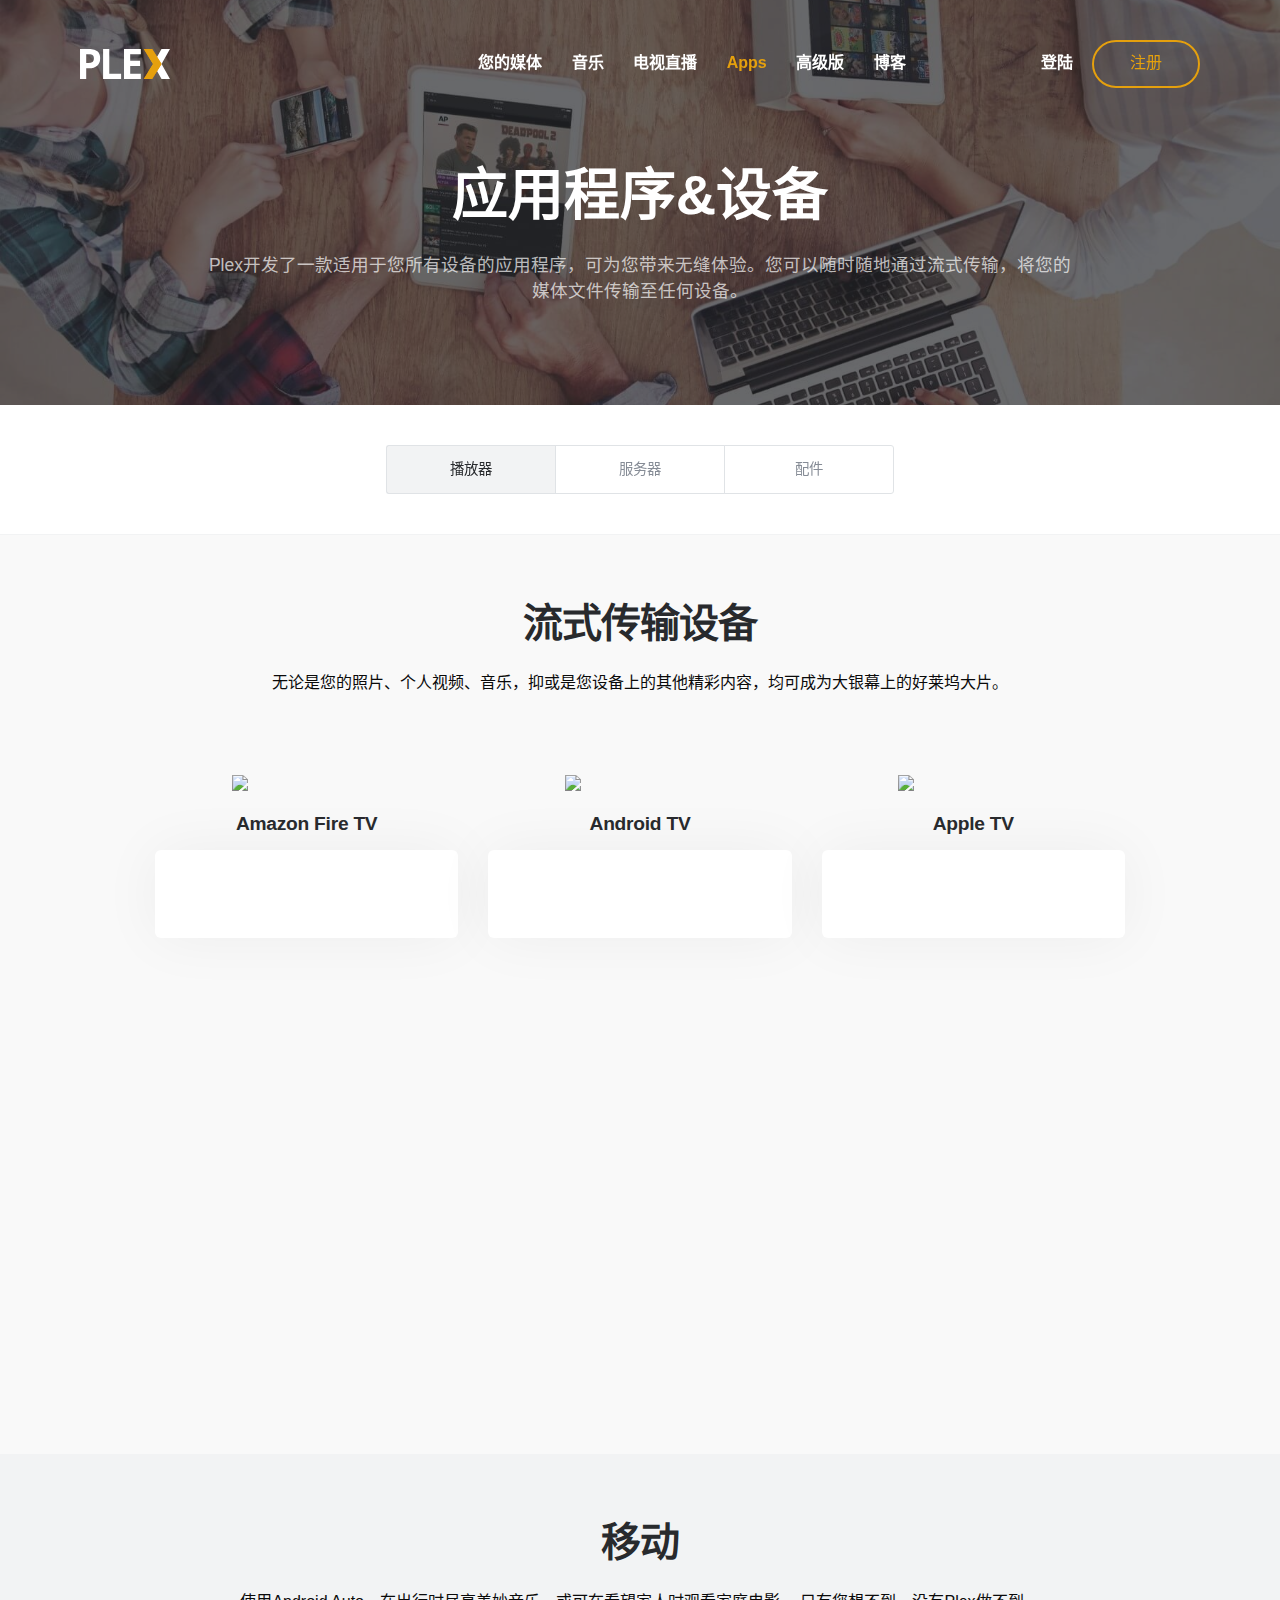
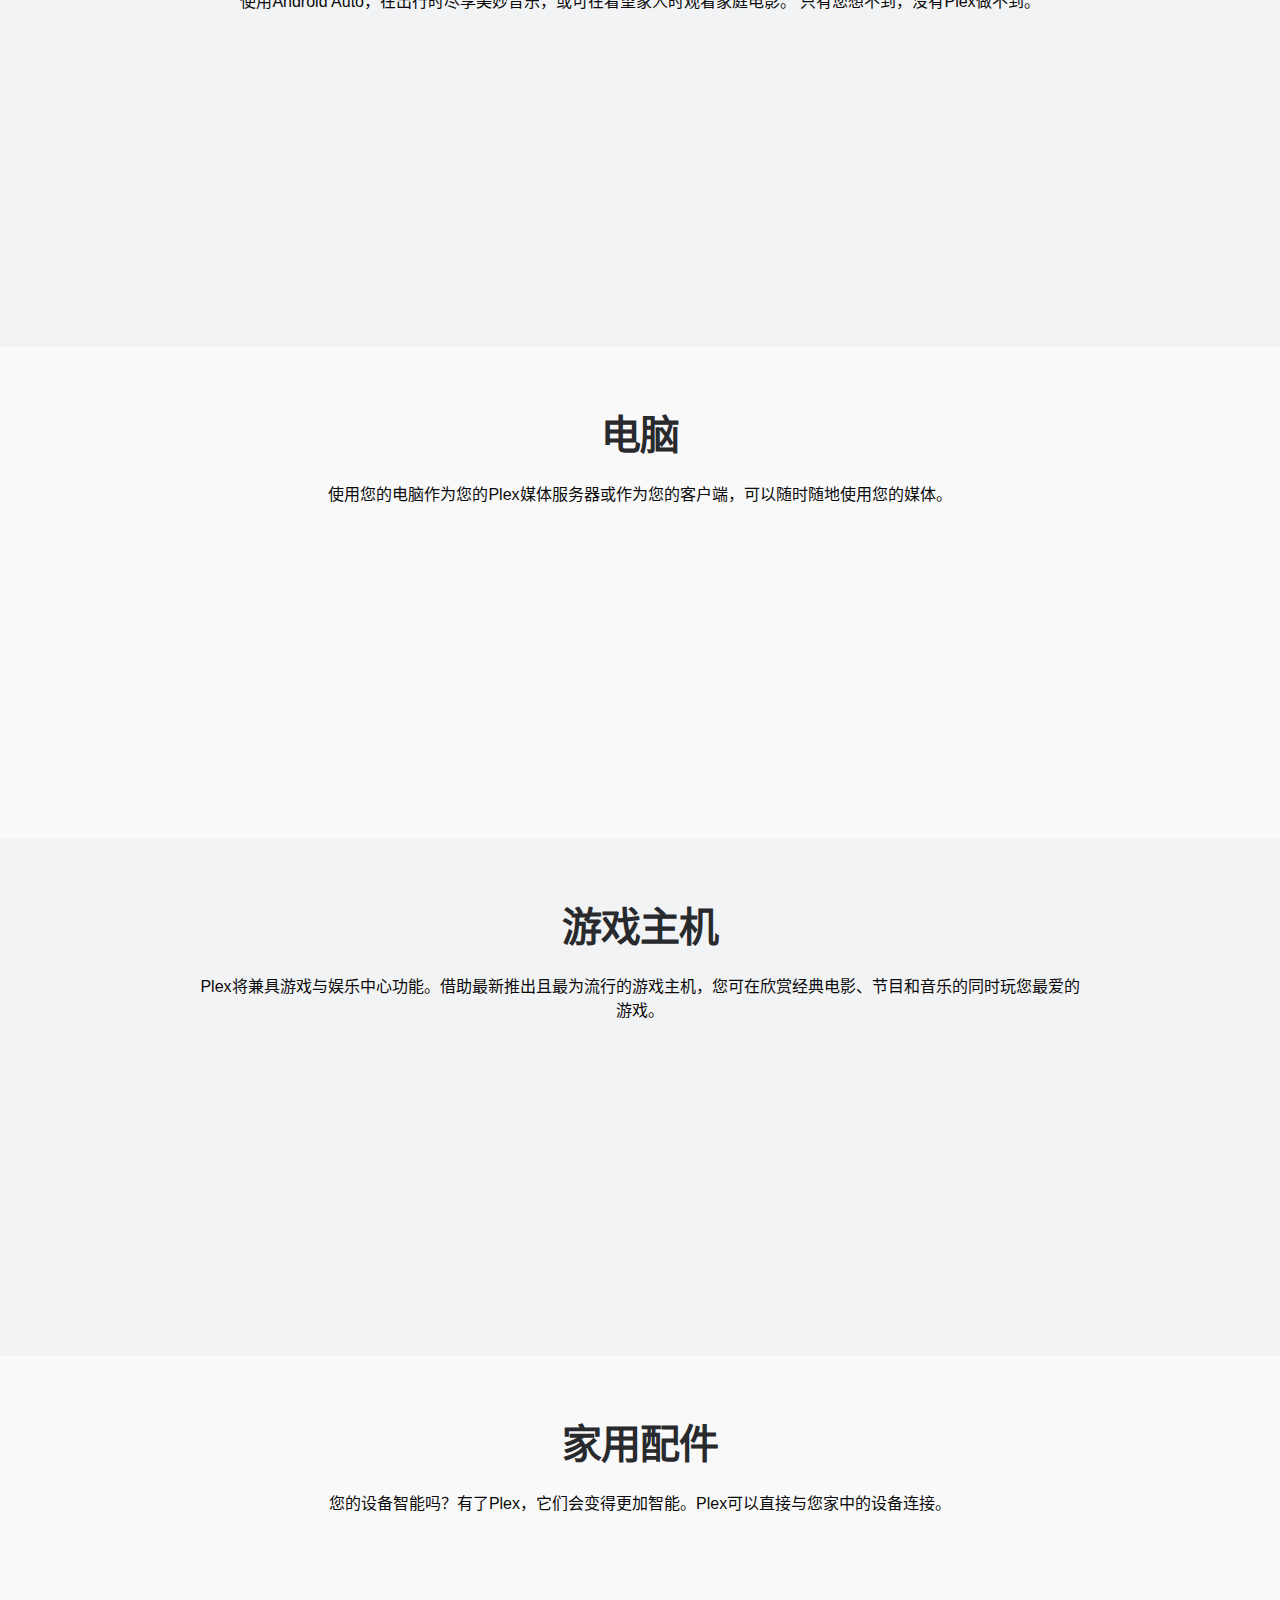
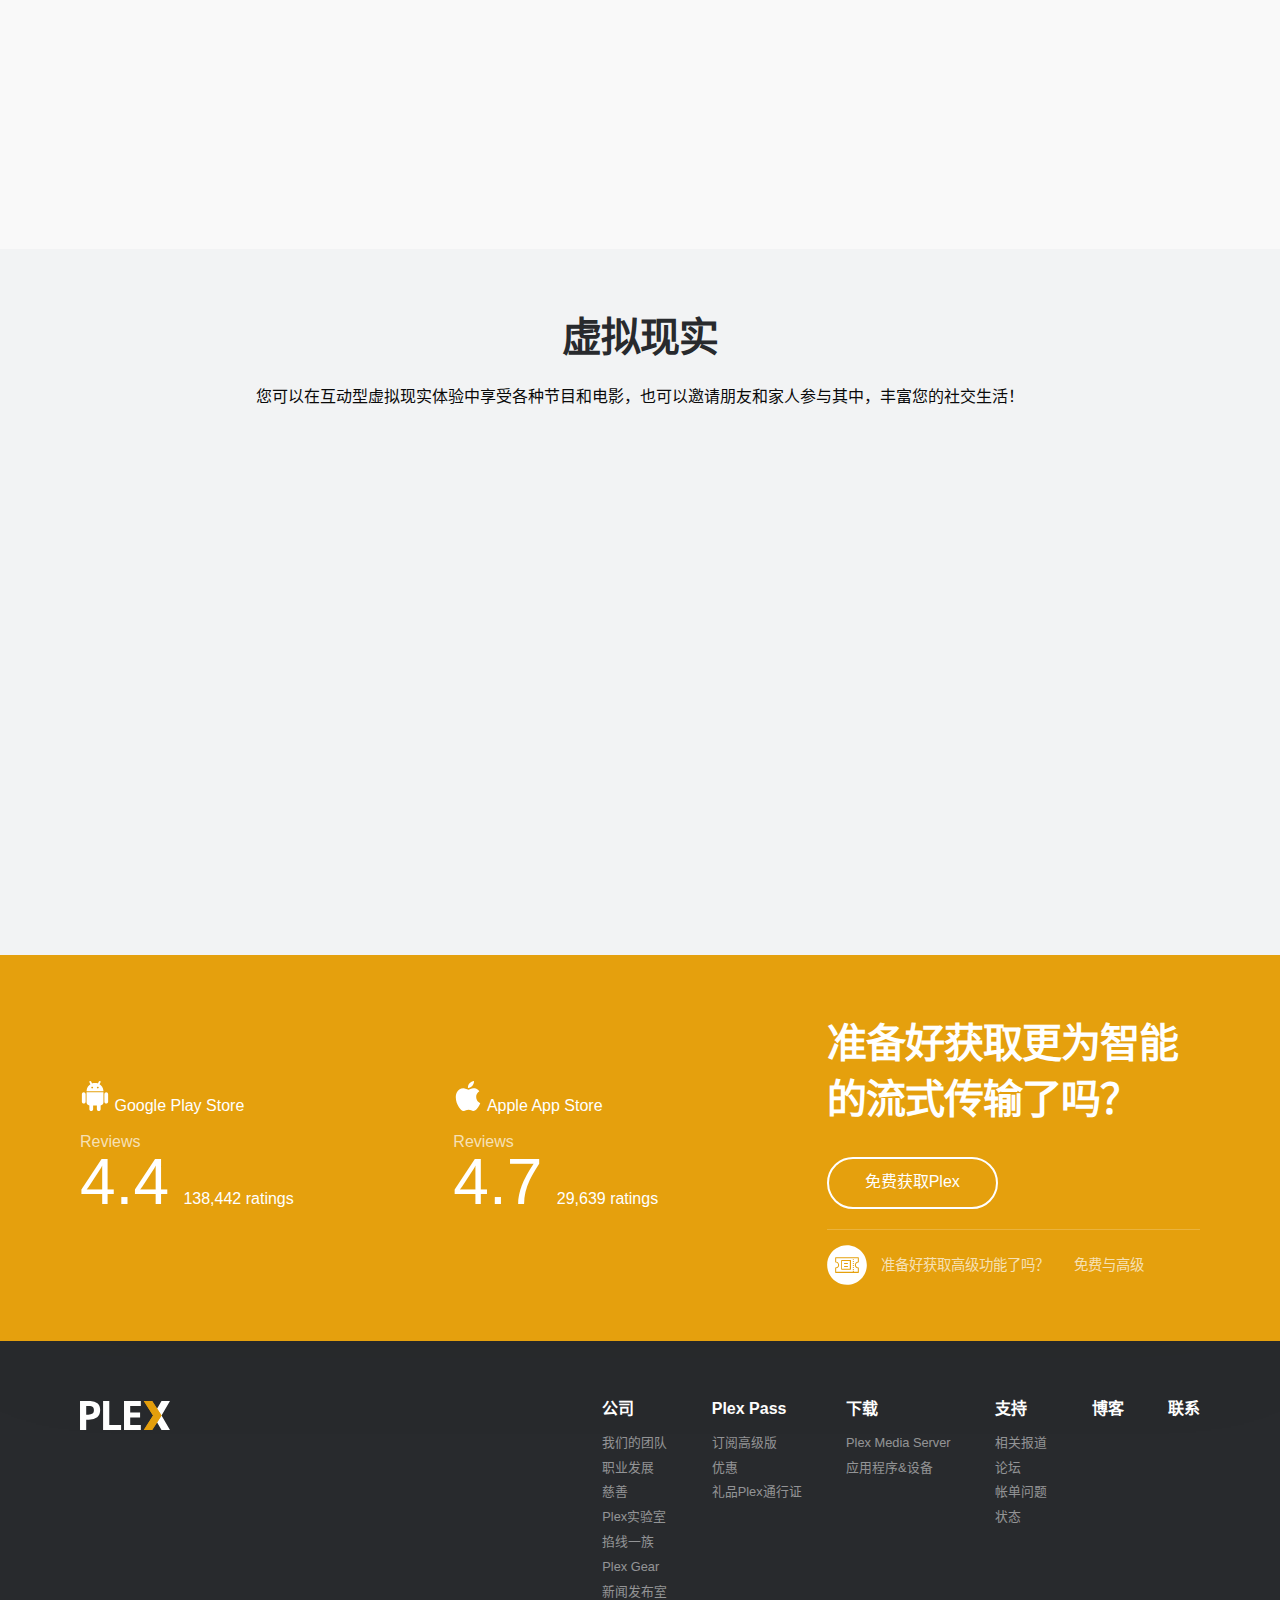
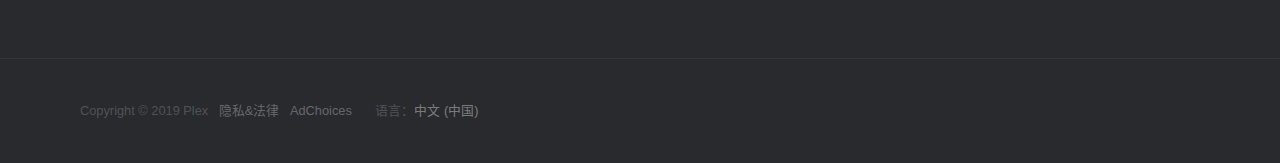
==== Apps.html @ 353b56b7 "Initial commit" ====
<!DOCTYPE html>
<!-- saved from url=(0036)https://www.plex.tv/zh/apps-devices/ -->
<html lang="zh-cn" prefix="og: http://ogp.me/ns#" class="js no-svg sizes customelements history pointerevents postmessage webgl websockets cssanimations csscolumns csscolumns-width csscolumns-span csscolumns-fill csscolumns-gap csscolumns-rule csscolumns-rulecolor csscolumns-rulestyle csscolumns-rulewidth csscolumns-breakbefore csscolumns-breakafter csscolumns-breakinside flexbox picture srcset webworkers chrome">
 <head>
  <meta http-equiv="Content-Type" content="text/html; charset=UTF-8" /> 
  <script type="text/javascript" async="" src="./files/js"></script>
  <script type="text/javascript" async="" src="./files/ec.js"></script>
  <script type="text/javascript" async="" src="./files/analytics.js"></script>
  <script type="text/javascript" async="" src="./files/conversion_async.js"></script>
  <meta http-equiv="X-UA-Compatible" content="IE=edge,chrome=1" />  
  <meta name="viewport" content="width=device-width, initial-scale=1" />  
  <link rel="stylesheet" href="./files/style.css" /> 
  <link rel="apple-touch-icon-precomposed" sizes="144x144" href="https://zhf1943ap1t4f26r11i05c7l-wpengine.netdna-ssl.com/wp-content/themes/plex/assets/img/favicons/apple-touch-icon-144x144.png" /> 
  <link rel="apple-touch-icon-precomposed" sizes="152x152" href="https://zhf1943ap1t4f26r11i05c7l-wpengine.netdna-ssl.com/wp-content/themes/plex/assets/img/favicons/apple-touch-icon-152x152.png" /> 
  <link rel="icon" type="image/png" href="https://zhf1943ap1t4f26r11i05c7l-wpengine.netdna-ssl.com/wp-content/themes/plex/assets/img/favicons/favicon-32x32.png" sizes="32x32" /> 
  <link rel="icon" type="image/png" href="https://zhf1943ap1t4f26r11i05c7l-wpengine.netdna-ssl.com/wp-content/themes/plex/assets/img/favicons/favicon-16x16.png" sizes="16x16" /> 
  <meta name="msapplication-TileImage" content="https://zhf1943ap1t4f26r11i05c7l-wpengine.netdna-ssl.com/wp-content/themes/plex/assets/img/favicons/mstile-144x144.png" /> 
  <title>Best Media Streaming Devices | Live streaming apps powered by Plex</title>  
  <style type="text/css">.txlive {display: none;}
</style> 
  <style type="text/css">
	.plexview-template {display: none; }
  </style> 
  <!-- This site is optimized with the Yoast SEO Premium plugin v9.4 - https://yoast.com/wordpress/plugins/seo/ --> 
  <meta name="description" content="Plex can enable the best streaming devices available to serve your content anywhere. Our live streaming app will give your media the Hollywood treatment." /> 
  <!-- / Yoast SEO Premium plugin. --> 
  <link rel="stylesheet" id="plex-app-css" href="./files/app.min.css" type="text/css" media="all" /> 
  <link rel="stylesheet" id="google-font-css" href="./files/css" type="text/css" media="all" /> 
  <link rel="stylesheet" id="transifex-font-css" href="./files/transifex-font.min.css" type="text/css" media="all" /> 
  <link rel="stylesheet" id="wp-block-library-css" href="./files/style.min.css" type="text/css" media="all" /> 
  <style type="text/css">.txlive-langselector { position:fixed;z-index:999999;min-width: 120px;line-height:32px;background-color:rgba( 0,0,0,0.75 );box-shadow: 0 0 4px rgba( 0,0,0,0.3 );color: #fff;font-size: 14px;font-family: inherit; }.txlive-langselector * { margin: 0;padding: 0;border: 0;font-size: 100%;font: inherit;vertical-align: baseline;border-radius: 0;-moz-border-radius:0;-webkit-border-radius:0;box-sizing:border-box;-moz-box-sizing:border-box;-webkit-border-radius:0;opacity:1; }.txlive-langselector.txlive-langselector-topleft { top:0;left:0;right:auto;bottom:auto;border-radius: 0 0 2px 0;-moz-border-radius: 0 0 2px 0;-webkit-border-radius: 0 0 2px 0; }.txlive-langselector.txlive-langselector-topright { top:0;left:auto;right:0;bottom:auto;border-radius: 0 2px 0 0;-moz-border-radius: 0 2px 0 0;-webkit-border-radius: 0 2px 0 0; }.txlive-langselector.txlive-langselector-bottomleft { top:auto;left:0;right:auto;bottom:0;border-radius: 0 2px 0 0;-moz-border-radius: 0 2px 0 0;-webkit-border-radius: 0 2px 0 0; }.txlive-langselector.txlive-langselector-bottomright { top:auto;left:auto;right:0;bottom:0;border-radius: 2px 0 0 0;-moz-border-radius: 2px 0 0 0;-webkit-border-radius: 2px 0 0 0; }.txlive-langselector .txlive-langselector-toggle { overflow: hidden;display: block;padding:2px 16px;width: 100%;height:36px;cursor:pointer;cursor:hand; }.txlive-langselector.txlive-langselector-topleft .txlive-langselector-toggle { overflow: hidden;display: block;border-top:2px solid #006f9f;padding:2px 16px;height:36px;line-height:32px;cursor:pointer;cursor:hand; }.txlive-langselector.txlive-langselector-topright .txlive-langselector-toggle { overflow: hidden;display: block;border-top:2px solid #006f9f;padding:2px 16px;height:36px;line-height:32px;cursor:pointer;cursor:hand; }.txlive-langselector.txlive-langselector-bottomleft .txlive-langselector-toggle { overflow: hidden;display: block;border-bottom:2px solid #006f9f;padding:2px 16px;height:36px;line-height:32px;cursor:pointer;cursor:hand; }.txlive-langselector.txlive-langselector-bottomright .txlive-langselector-toggle { overflow: hidden;display: block;border-bottom:2px solid #006f9f;padding:2px 16px;height:36px;line-height:32px;cursor:pointer;cursor:hand; }.txlive-langselector .txlive-langselector-current { float: left;padding: 0;max-width: 200px;overflow:hidden;white-space: nowrap;text-overflow:ellipsis; }.txlive-langselector .txlive-langselector-marker { float: right;display: block;position:relative;width:0;height:0;margin-left:8px;margin-top: 13px;border-right:4px dashed transparent;border-left:4px dashed transparent;}.txlive-langselector-topright .txlive-langselector-marker,.txlive-langselector-topleft .txlive-langselector-marker {border-top:4px solid #fff;}.txlive-langselector-bottomright .txlive-langselector-marker,.txlive-langselector-bottomleft .txlive-langselector-marker {border-bottom:4px solid #fff;}.txlive-langselector-list { position:absolute;width: 100%;margin:0;padding:10px 0;display:none;background-color:#eaf1f7;box-shadow: 0 0 4px rgba( 0,0,0,0.3 );color:#666;list-style-type:none; }.txlive-langselector-list.txlive-langselector-list-opened { display:block;max-height:315px;overflow:auto; }.txlive-langselector-list > li {padding:0 16px;width:100%;overflow:hidden;white-space: nowrap;text-overflow:ellipsis;}.txlive-langselector-list > li:hover {background-color:#b0b9c1;color:#fff;cursor:pointer;cursor:hand;}.txlive-langselector-topright > .txlive-langselector-list {top:40px;left:auto;right:0;bottom:auto;border-bottom: 1px solid #f4f7f9;}.txlive-langselector-topleft > .txlive-langselector-list {top:40px;left:0;right:auto;bottom:auto;border-bottom: 1px solid #f4f7f9;}.txlive-langselector-bottomright > .txlive-langselector-list {top:auto;left:auto;right:0;bottom:40px;border-top: 1px solid #f4f7f9;}.txlive-langselector-bottomleft > .txlive-langselector-list {top:auto;left:0;right:auto;bottom:40px;border-top: 1px solid #f4f7f9;}.txlive-langselector-topright > .txlive-langselector-list,.txlive-langselector-bottomright > .txlive-langselector-list {border-radius: 2px 0 0 2px;-moz-border-radius: 2px 0 0 2px;-webkit-border-radius: 2px 0 0 2px;}.txlive-langselector-topleft > .txlive-langselector-list,.txlive-langselector-bottomleft > .txlive-langselector-list {border-radius: 0 2px 2px 0;-moz-border-radius: 0 2px 2px 0;-webkit-border-radius: 0 2px 2px 0;}</style>
  <meta class="foundation-mq" />
 </head> 
 <body class="page-template page-template-template page-template-apps-devices page-template-templateapps-devices-php page page-id-47 floating-cta lang-zh">  
  <div class="container">  
   <div class="grid-x header align-middle"> 
    <div class="large-2 medium-12 cell logo"> 
     <a href="https://www.plex.tv/zh/"> <img src="./files/plex-logo.svg" /> </a> 
    </div> 
    <div class="large-10 cell menu-header align-middle" data-utm-section="menu-header"> 
     <div class="menu-header-container">
      <ul id="menu-header" class="menu wow fadeIn" style="visibility: visible; animation-name: fadeIn;">
       <li id="menu-item-10927" class="menu-item menu-item-type-post_type menu-item-object-page menu-item-10927 -hide nav-item-toggable"><a href="https://www.plex.tv/zh/your-media/">您的媒体</a></li> 
       <li id="menu-item-10928" class="menu-item menu-item-type-post_type menu-item-object-page menu-item-10928 -hide nav-item-toggable"><a href="https://www.plex.tv/zh/music/">音乐</a></li> 
       <li id="menu-item-10926" class="menu-item menu-item-type-post_type menu-item-object-page menu-item-10926 -hide nav-item-toggable"><a href="https://www.plex.tv/zh/tv/">电视直播</a></li> 
       <li id="menu-item-69" class="menu-item menu-item-type-post_type menu-item-object-page current-menu-item page_item page-item-47 current_page_item menu-item-69"><a href="https://www.plex.tv/zh/apps-devices/">Apps</a></li> 
       <li id="menu-item-11278" class="menu-item menu-item-type-post_type menu-item-object-page menu-item-11278 plex_pass-hide bundle_users-hide nav-item-toggable"><a href="https://www.plex.tv/zh/plex-pass/">高级版</a></li> 
       <li id="menu-item-10659" class="menu-item menu-item-type-post_type menu-item-object-page menu-item-10659"><a href="https://www.plex.tv/zh/blog/">博客</a></li> 
      </ul>
     </div> 
     <div class="header-dynamic text-right menu-user wow fadeIn" data-wow-delay="0.5s" style="visibility: visible; animation-delay: 0.5s; animation-name: fadeIn;"> 
      <div class="header-menu-dynamic"> 
       <div class="plexview-navbar-main-user-buttons dynamic-loading" style="display: block;"> 
        <ul class="menu"> 
         <li><a class="signin" href="https://www.plex.tv/zh/sign-in/?forward=https://www.plex.tv/zh/apps-devices/" data-utm="signin-main-menu">登陆</a></li> 
         <li><a class="signup button" href="https://www.plex.tv/zh/sign-up/?forward=web" data-utm="signup-main-menu">注册</a></li> 
        </ul> 
       </div>
       <div class="view-loading" style="display: none;" data-parent="navbar-main-user-buttons"></div> 
      </div> 
     </div> 
    </div> 
    <div class="grid-x fat-nav"> 
     <div class="large-12 cell fat-nav__wrapper"> 
      <div class="grid-x"> 
       <div class="large-12 cell logo"> 
        <a href="https://www.plex.tv/zh/"><img src="./files/plex-logo.svg" /></a> 
       </div> 
       <div class="large-12 cell mobile-menu" data-utm-section="mobile-menu"> 
        <div class="menu-mobile-container">
         <ul id="menu-mobile" class="menu">
          <li id="menu-item-10171" class="menu-item menu-item-type-post_type menu-item-object-page menu-item-has-children menu-item-10171 -hide nav-item-toggable"><a href="https://www.plex.tv/zh/your-media/">您的媒体</a> 
           <ul class="sub-menu"> 
            <li id="menu-item-10172" class="menu-item menu-item-type-post_type menu-item-object-page menu-item-10172 -hide nav-item-toggable"><a href="https://www.plex.tv/zh/your-media/movies-tv/">电影&amp;电视</a></li> 
            <li id="menu-item-10173" class="menu-item menu-item-type-post_type menu-item-object-page menu-item-10173 -hide nav-item-toggable"><a href="https://www.plex.tv/zh/your-media/music/">音乐</a></li> 
            <li id="menu-item-10174" class="menu-item menu-item-type-post_type menu-item-object-page menu-item-10174 -hide nav-item-toggable"><a href="https://www.plex.tv/zh/your-media/photos-videos/">照片&amp;视频</a></li> 
            <li id="menu-item-10175" class="menu-item menu-item-type-post_type menu-item-object-page menu-item-10175 -hide nav-item-toggable"><a href="https://www.plex.tv/zh/your-media/virtual-reality/">虚拟现实</a></li> 
           </ul> </li> 
          <li id="menu-item-10825" class="menu-item menu-item-type-post_type menu-item-object-page menu-item-10825 -hide nav-item-toggable"><a href="https://www.plex.tv/zh/music/">音乐</a></li> 
          <li id="menu-item-10167" class="menu-item menu-item-type-post_type menu-item-object-page menu-item-10167 -hide nav-item-toggable"><a href="https://www.plex.tv/zh/tv/">电视直播</a></li> 
          <li id="menu-item-10165" class="menu-item menu-item-type-post_type menu-item-object-page current-menu-item page_item page-item-47 current_page_item menu-item-10165 -hide nav-item-toggable"><a href="https://www.plex.tv/zh/apps-devices/">Apps</a></li> 
          <li id="menu-item-10930" class="menu-item menu-item-type-post_type menu-item-object-page menu-item-10930 -hide nav-item-toggable"><a href="https://www.plex.tv/zh/blog/">博客</a></li> 
         </ul>
        </div> 
       </div> 
       <div class="large-12 cell mobile-user" data-utm-section="mobile-user"> 
        <div class="plexview-menu-user" style="display: block;">
         <ul class="menu"> 
          <li><a class="signup button" data-utm="signup-mobile-menu" href="https://www.plex.tv/zh/sign-up/?forward=web">注册</a></li> 
          <li><a class="signin" data-utm="signin-mobile-menu" href="https://www.plex.tv/zh/sign-in/?forward=https://www.plex.tv/zh/apps-devices/">登陆</a></li> 
         </ul>
        </div> 
       </div> 
      </div> 
     </div> 
    </div> 
    <div class="plexview-navbar-main-user-content"></div> 
    <div class="grid-x grid-padding-x nav-pulldown-buckets container-standard align-bottom" data-utm-section="nav-bucket" style="display: none;"> 
     <div class="large-12 cell"> 
      <div class="grid-x grid-padding-x small-up-1 medium-up-1 large-up-3 align-stretch buckets-container"> 
       <div class="cell nav-bucket bucket dynamic-submenu-item-highlight wow fadein bucket-48  animated" data-bucket="48" data-group-display="buckets-container" style="visibility: visible;"> 
        <a href="https://www.plex.tv/zh/your-media/" data-utm="bucket-your-media"> 
         <div class="bucket-inner"> 
          <div class="bucket-content"> 
           <div class="plex-svg-holder icon-bucket-my-media"> 
            <!-- Generator: Adobe Illustrator 22.0.1, SVG Export Plug-In . SVG Version: 6.00 Build 0)  --> 
            <svg version="1.1" id="bucket-my-media" xmlns="http://www.w3.org/2000/svg" xmlns:xlink="http://www.w3.org/1999/xlink" x="0px" y="0px" viewbox="0 0 24 24" style="enable-background:new 0 0 24 24;" xml:space="preserve"> 
             <g id="Outline_Icons"> 
              <g> 
               <path d="M20.5,22H3c-1.7,0-3-1.3-3-3V2.5C0,2.2,0.2,2,0.5,2h7C7.8,2,8,2.2,8,2.5V4h12.5C20.8,4,21,4.2,21,4.5V6h2.5
			C23.8,6,24,6.2,24,6.5v12C24,20.4,22.4,22,20.5,22z M5.2,21h15.3c1.4,0,2.5-1.1,2.5-2.5V7H6v12C6,19.8,5.7,20.5,5.2,21z M1,3v16
			c0,1.1,0.9,2,2,2s2-0.9,2-2V6.5C5,6.2,5.2,6,5.5,6H20V5H7.5C7.2,5,7,4.8,7,4.5V3H1z"></path> 
               <path d="M11.5,18c-0.1,0-0.2,0-0.2-0.1c-0.2-0.1-0.3-0.3-0.3-0.4v-7c0-0.2,0.1-0.3,0.3-0.4c0.2-0.1,0.3-0.1,0.5,0l6,3.5
			c0.2,0.1,0.2,0.3,0.2,0.4s-0.1,0.3-0.2,0.4l-6,3.5C11.7,18,11.6,18,11.5,18z M12,11.4v5.3l4.5-2.6L12,11.4z"></path> 
              </g> 
             </g> 
            </svg> 
           </div> 
           <h3>您的媒体</h3> 
           <p class="flex-child-auto">无论您身在何处，均可编辑您个人收藏的电影，电视节目，音乐和照片并通过流式传输将其上传到您的所有设备上。</p> 
           <p>编辑 &amp;&nbsp;流式传输</p> 
          </div> 
         </div> </a> 
       </div> 
       <div class="cell nav-bucket bucket dynamic-submenu-item-highlight wow fadein bucket-10525  animated" data-bucket="10525" data-group-display="buckets-container" style="visibility: visible;"> 
        <a href="https://www.plex.tv/zh/music/" data-utm="bucket-music-&amp;-podcasts"> 
         <div class="bucket-inner"> 
          <div class="bucket-content"> 
           <div class="plex-svg-holder icon-bucket-streaming-music"> 
            <!-- Generator: Adobe Illustrator 22.1.0, SVG Export Plug-In . SVG Version: 6.00 Build 0)  --> 
            <svg version="1.1" id="bucket-streaming-music" xmlns="http://www.w3.org/2000/svg" xmlns:xlink="http://www.w3.org/1999/xlink" x="0px" y="0px" viewbox="0 0 24 24" style="enable-background:new 0 0 24 24;" xml:space="preserve"> 
             <g id="Outline_Icons_2_"> 
              <g> 
               <g> 
                <path d="M17.6,17.7c-0.3,0-0.5-0.2-0.5-0.5c0-2.8-2.3-5-5.1-5s-5.1,2.2-5.1,5c0,0.3-0.2,0.5-0.5,0.5s-0.5-0.2-0.5-0.5
				c0-3.3,2.7-6,6.1-6s6.1,2.7,6.1,6C18.1,17.5,17.8,17.7,17.6,17.7z"></path> 
                <path d="M6.4,23.6c-2.1,0-3.5-1.3-3.5-3.4s1.4-3.4,3.5-3.4c0.3,0,0.5,0.2,0.5,0.5v5.9C6.9,23.4,6.7,23.6,6.4,23.6z M5.9,17.8
				c-1.3,0.2-2,1.1-2,2.4c0,1.4,0.7,2.2,2,2.4V17.8z"></path> 
                <path d="M17.6,23.6c-0.3,0-0.5-0.2-0.5-0.5v-5.9c0-0.3,0.2-0.5,0.5-0.5c2.1,0,3.5,1.3,3.5,3.4C21.1,22.3,19.7,23.6,17.6,23.6z
				 M18.1,17.8v4.8c1.3-0.2,2-1.1,2-2.4C20.1,18.8,19.3,18,18.1,17.8z"></path> 
               </g> 
               <path d="M18.4,7.4c-0.1,0-0.3,0-0.4-0.1c-1.6-1.6-3.8-2.5-6-2.5l0,0c-2.3,0-4.4,0.9-6,2.5c-0.2,0.2-0.5,0.2-0.7,0s-0.2-0.5,0-0.7
			C7.1,4.8,9.4,3.8,12,3.8l0,0c2.6,0,4.9,1,6.8,2.7C19,6.7,19,7,18.8,7.2C18.7,7.4,18.5,7.4,18.4,7.4z"></path> 
               <path d="M21,5c-0.1,0-0.3,0-0.4-0.1c-4.7-4.6-12.4-4.6-17.2,0c-0.2,0.2-0.5,0.2-0.7,0s-0.2-0.5,0-0.7c5.1-5,13.5-5,18.6,0
			c0.2,0.2,0.2,0.5,0,0.7C21.2,5,21.1,5,21,5z"></path> 
               <path d="M8.2,9.8c-0.1,0-0.3,0-0.4-0.1C7.6,9.5,7.6,9.2,7.8,9c2.3-2.3,6.1-2.3,8.4,0c0.2,0.2,0.2,0.5,0,0.7s-0.5,0.2-0.7,0
			c-1.9-1.9-5-1.9-7,0C8.4,9.8,8.3,9.8,8.2,9.8z"></path> 
               <path d="M18.4,7.4c-0.1,0-0.3,0-0.4-0.1c-1.6-1.6-3.8-2.5-6-2.5l0,0c-2.3,0-4.4,0.9-6,2.5c-0.2,0.2-0.5,0.2-0.7,0s-0.2-0.5,0-0.7
			C7.1,4.8,9.5,3.8,12,3.8l0,0c2.5,0,4.9,1,6.8,2.7C19,6.7,19,7,18.8,7.2C18.7,7.4,18.5,7.4,18.4,7.4z"></path> 
               <path d="M8.2,9.8c-0.1,0-0.3,0-0.4-0.1C7.6,9.5,7.6,9.2,7.8,9c2.3-2.3,6.1-2.3,8.4,0c0.2,0.2,0.2,0.5,0,0.7s-0.5,0.2-0.7,0
			c-1.9-1.9-5-1.9-7,0C8.4,9.8,8.3,9.8,8.2,9.8z"></path> 
              </g> 
             </g> 
            </svg> 
           </div> 
           <h3>音乐 &amp; 播客</h3> 
           <p class="flex-child-auto">Over 60 million songs and podcasts, integrated beautifully with your own music collection, streamed to all your devices.</p> 
           <p> </p>
           <div class="plexview-shortcode-music-trials" style="display: block;">
             开始 30 天免费试用 
           </div> 
           <p></p> 
          </div> 
         </div> </a> 
       </div> 
       <div class="cell nav-bucket bucket dynamic-submenu-item-highlight wow fadein bucket-54  animated" data-bucket="54" data-group-display="buckets-container" style="visibility: visible;"> 
        <a href="https://www.plex.tv/zh/tv/" data-utm="bucket-live-tv-&amp;-more"> 
         <div class="bucket-inner"> 
          <div class="bucket-content"> 
           <div class="plex-svg-holder icon-bucket-live-tv"> 
            <!-- Generator: Adobe Illustrator 22.0.1, SVG Export Plug-In . SVG Version: 6.00 Build 0)  --> 
            <svg version="1.1" id="bucket-live-tv" xmlns="http://www.w3.org/2000/svg" xmlns:xlink="http://www.w3.org/1999/xlink" x="0px" y="0px" viewbox="0 0 24 24" style="enable-background:new 0 0 24 24;" xml:space="preserve"> 
             <g> 
              <path d="M22.5,6h-9.3l5.1-5.1c0.2-0.2,0.2-0.5,0-0.7s-0.5-0.2-0.7,0L12,5.8L6.4,0.1C6.2,0,5.8,0,5.6,0.1s-0.2,0.5,0,0.7L10.8,6H1.5
		C1.2,6,1,6.2,1,6.5v15C1,21.8,1.2,22,1.5,22H3v1.5C3,23.8,3.2,24,3.5,24S4,23.8,4,23.5V22h16v1.5c0,0.3,0.2,0.5,0.5,0.5
		s0.5-0.2,0.5-0.5V22h1.5c0.3,0,0.5-0.2,0.5-0.5v-15C23,6.2,22.8,6,22.5,6z M22,21H2V7h20V21z"></path> 
              <path d="M4,11.5v5C4,18.4,5.6,20,7.5,20h9c1.9,0,3.5-1.6,3.5-3.5v-5C20,9.6,18.4,8,16.5,8h-9C5.6,8,4,9.6,4,11.5z M19,11.5v5
		c0,1.4-1.1,2.5-2.5,2.5h-9C6.1,19,5,17.9,5,16.5v-5C5,10.1,6.1,9,7.5,9h9C17.9,9,19,10.1,19,11.5z"></path> 
              <path d="M6.5,13c0,0.3,0.2,0.5,0.5,0.5s0.5-0.2,0.5-0.5c0-0.8,0.7-1.5,1.5-1.5c0.3,0,0.5-0.2,0.5-0.5S9.3,10.5,9,10.5
		C7.6,10.5,6.5,11.6,6.5,13z"></path> 
             </g> 
            </svg> 
           </div> 
           <h3>更多直播电视节目 &amp; </h3> 
           <p class="flex-child-auto">Easily cut the cord! Get FREE over-the-air live and recorded TV, as well as Web Shows and Plex News, streamed to all your devices.</p> 
           <p>观看电视直播&amp; 数字视频录像机</p> 
          </div> 
         </div> </a> 
       </div> 
      </div> 
     </div> 
    </div> 
   </div> 
   <section class="grid-x hero align-middle no-pad plex-responsive-bg-image  " style="background-repeat: no-repeat; background-position: center center; background-size: cover; width: 100%; background-image: url(&quot;https://zhf1943ap1t4f26r11i05c7l-wpengine.netdna-ssl.com/wp-content/uploads/2018/05/hero-apps-and-devices-1800x1013.jpg&quot;);"> 
    <img src="./files/hero-apps-and-devices-1800x1013.jpg" srcset="https://zhf1943ap1t4f26r11i05c7l-wpengine.netdna-ssl.com/wp-content/uploads/2018/05/hero-apps-and-devices-1800x1013.jpg 1800w, https://zhf1943ap1t4f26r11i05c7l-wpengine.netdna-ssl.com/wp-content/uploads/2018/05/hero-apps-and-devices-300x169.jpg 300w, https://zhf1943ap1t4f26r11i05c7l-wpengine.netdna-ssl.com/wp-content/uploads/2018/05/hero-apps-and-devices-768x432.jpg 768w, https://zhf1943ap1t4f26r11i05c7l-wpengine.netdna-ssl.com/wp-content/uploads/2018/05/hero-apps-and-devices-1024x576.jpg 1024w, https://zhf1943ap1t4f26r11i05c7l-wpengine.netdna-ssl.com/wp-content/uploads/2018/05/hero-apps-and-devices-1440x810.jpg 1440w, https://zhf1943ap1t4f26r11i05c7l-wpengine.netdna-ssl.com/wp-content/uploads/2018/05/hero-apps-and-devices-800x450.jpg 800w, https://zhf1943ap1t4f26r11i05c7l-wpengine.netdna-ssl.com/wp-content/uploads/2018/05/hero-apps-and-devices-640x360.jpg 640w, https://zhf1943ap1t4f26r11i05c7l-wpengine.netdna-ssl.com/wp-content/uploads/2018/05/hero-apps-and-devices-400x225.jpg 400w, https://zhf1943ap1t4f26r11i05c7l-wpengine.netdna-ssl.com/wp-content/uploads/2018/05/hero-apps-and-devices-150x84.jpg 150w" sizes="(max-width: 1800px) 100vw, 1800px" /> 
    <div class="large-12 cell  wow fadeIn" data-wow-delay="0.5s" style="visibility: visible; animation-delay: 0.5s; animation-name: fadeIn;"> 
     <div class="hero-text"> 
      <h1>应用程序&amp;设备</h1> 
      <p>Plex开发了一款适用于您所有设备的应用程序，可为您带来无缝体验。您可以随时随地通过流式传输，将您的媒体文件传输至任何设备。</p> 
     </div> 
    </div> 
   </section> 
   <section class="grid-x text-center no-pad sticky-nav sticky-container" id="my-media-sticky-nav" data-sticky-container="" style="height: 90px;"> 
    <div class="large-12 cell sticky is-at-top is-stuck" data-sticky="" data-top-anchor="my-media-sticky-nav" data-margin-top="0" data-sticky-on="small" data-resize="4fq0jk-sticky" data-mutate="4fq0jk-sticky" data-i="nvybuv-i" data-events="resize" style="max-width: 1583px; margin-top: 0em; bottom: auto; top: 0px;"> 
     <ul class="tabs tabs-app-devices" data-tabs="" data-smooth-scroll="" id="app-devices-tabs" data-deep-link="true" role="tablist" data-i="ucvb54-i"> 
      <li class="tabs-title is-active" role="presentation"> <a href="https://www.plex.tv/zh/apps-devices/#players" data-smooth-scroll="#players" role="tab" aria-controls="players" aria-selected="true" id="players-label" tabindex="0">播放器</a> </li> 
      <li class="tabs-title" role="presentation"> <a href="https://www.plex.tv/zh/apps-devices/#servers" data-smooth-scroll="#servers" role="tab" aria-controls="servers" aria-selected="false" id="servers-label" tabindex="-1">服务器</a> </li> 
      <li class="tabs-title" role="presentation"> <a href="https://www.plex.tv/zh/apps-devices/#accessories" data-smooth-scroll="#accessories" role="tab" aria-controls="accessories" aria-selected="false" id="accessories-label" tabindex="-1">配件</a></li> 
     </ul> 
    </div> 
   </section> 
   <div class="tabs-content tabs-content-downloads" data-tabs-content="app-devices-tabs"> 
    <div class="tabs-panel " id="servers" role="tabpanel" aria-labelledby="servers-label" aria-hidden="true"> 
     <section id="servers-computers" data-smooth-scroll="" data-magellan-target="servers-computers" class="grid-x gray container-standard text-center grid-block computers_servers"> 
      <div class="large-12 cell apps-devices-text"> 
       <h2>电脑</h2> 
       <p>使用您的电脑作为您的Plex媒体服务器或作为您的客户端，可以随时随地使用您的媒体。</p> 
      </div> 
      <div class="large-12 cell apps-devices-grid"> 
       <div class="grid-x grid-padding-x small-up-1 medium-up-2 large-up-3 devices-grid cards align-center"> 
        <div class="cell wow zoomIn animated" data-wow-delay="0.05s" style="visibility: visible; animation-delay: 0.05s; animation-name: zoomIn;"> 
         <div class="card"> 
          <a href="https://www.plex.tv/zh/apps-devices/#modal-devices-plex-media-server"> 
           <div class="card-content"> 
            <img src="./files/pms-icon-640x640.png" srcset="https://zhf1943ap1t4f26r11i05c7l-wpengine.netdna-ssl.com/wp-content/uploads/2018/02/pms-icon-640x640.png 640w, https://zhf1943ap1t4f26r11i05c7l-wpengine.netdna-ssl.com/wp-content/uploads/2018/02/pms-icon-150x150.png 150w, https://zhf1943ap1t4f26r11i05c7l-wpengine.netdna-ssl.com/wp-content/uploads/2018/02/pms-icon-300x300.png 300w, https://zhf1943ap1t4f26r11i05c7l-wpengine.netdna-ssl.com/wp-content/uploads/2018/02/pms-icon-768x768.png 768w, https://zhf1943ap1t4f26r11i05c7l-wpengine.netdna-ssl.com/wp-content/uploads/2018/02/pms-icon-800x800.png 800w, https://zhf1943ap1t4f26r11i05c7l-wpengine.netdna-ssl.com/wp-content/uploads/2018/02/pms-icon-400x400.png 400w, https://zhf1943ap1t4f26r11i05c7l-wpengine.netdna-ssl.com/wp-content/uploads/2018/02/pms-icon.png 900w" sizes="(max-width: 640px) 100vw, 640px" /> 
            <h4>Plex Media Server</h4> 
            <i class="icomoon icon-plus"></i> 
           </div> </a> 
         </div> 
        </div> 
       </div> 
      </div> 
     </section> 
     <section id="servers-gaming-consoles" data-smooth-scroll="" data-magellan-target="servers-gaming-consoles" class="grid-x gray-alt container-standard text-center grid-block gaming-consoles_servers"> 
      <div class="large-12 cell apps-devices-text"> 
       <h2>游戏主机</h2> 
       <p>Plex将兼具游戏与娱乐中心功能。借助最新推出且最为流行的游戏主机，您可在欣赏经典电影、节目和音乐的同时玩您最爱的游戏。</p> 
      </div> 
      <div class="large-12 cell apps-devices-grid"> 
       <div class="grid-x grid-padding-x small-up-1 medium-up-2 large-up-3 devices-grid cards align-center"> 
        <div class="cell wow zoomIn animated" data-wow-delay="0.05s" style="visibility: visible; animation-delay: 0.05s; animation-name: zoomIn;"> 
         <div class="card"> 
          <a href="https://www.plex.tv/zh/apps-devices/#modal-devices-nvidia-shield"> 
           <div class="card-content"> 
            <img src="./files/nvidia-shield-640x640.png" srcset="https://zhf1943ap1t4f26r11i05c7l-wpengine.netdna-ssl.com/wp-content/uploads/2018/02/nvidia-shield-640x640.png 640w, https://zhf1943ap1t4f26r11i05c7l-wpengine.netdna-ssl.com/wp-content/uploads/2018/02/nvidia-shield-150x150.png 150w, https://zhf1943ap1t4f26r11i05c7l-wpengine.netdna-ssl.com/wp-content/uploads/2018/02/nvidia-shield-300x300.png 300w, https://zhf1943ap1t4f26r11i05c7l-wpengine.netdna-ssl.com/wp-content/uploads/2018/02/nvidia-shield-768x768.png 768w, https://zhf1943ap1t4f26r11i05c7l-wpengine.netdna-ssl.com/wp-content/uploads/2018/02/nvidia-shield-800x800.png 800w, https://zhf1943ap1t4f26r11i05c7l-wpengine.netdna-ssl.com/wp-content/uploads/2018/02/nvidia-shield-400x400.png 400w, https://zhf1943ap1t4f26r11i05c7l-wpengine.netdna-ssl.com/wp-content/uploads/2018/02/nvidia-shield.png 900w" sizes="(max-width: 640px) 100vw, 640px" /> 
            <h4>NVIDIA SHIELD</h4> 
            <i class="icomoon icon-plus"></i> 
           </div> </a> 
         </div> 
        </div> 
       </div> 
      </div> 
     </section> 
     <section id="servers-network-attached-storage-nas" data-smooth-scroll="" data-magellan-target="servers-network-attached-storage-nas" class="grid-x gray container-standard text-center grid-block nas"> 
      <div class="large-12 cell apps-devices-text"> 
       <h2>网络连接存储器（NAS）</h2> 
       <p>有了NAS为您提供的存储空间，您就可在任何地点使用Plex传输您的全部媒体收藏！</p> 
      </div> 
      <div class="large-12 cell apps-devices-grid"> 
       <div class="grid-x grid-padding-x small-up-1 medium-up-2 large-up-3 devices-grid cards align-center"> 
        <div class="cell wow zoomIn animated" data-wow-delay="0.05s" style="visibility: visible; animation-delay: 0.05s; animation-name: zoomIn;"> 
         <div class="card"> 
          <a href="https://www.plex.tv/zh/apps-devices/#modal-devices-netgear-readynas-intel-arm"> 
           <div class="card-content"> 
            <img src="./files/netgear-640x640.png" srcset="https://zhf1943ap1t4f26r11i05c7l-wpengine.netdna-ssl.com/wp-content/uploads/2018/02/netgear-640x640.png 640w, https://zhf1943ap1t4f26r11i05c7l-wpengine.netdna-ssl.com/wp-content/uploads/2018/02/netgear-150x150.png 150w, https://zhf1943ap1t4f26r11i05c7l-wpengine.netdna-ssl.com/wp-content/uploads/2018/02/netgear-300x300.png 300w, https://zhf1943ap1t4f26r11i05c7l-wpengine.netdna-ssl.com/wp-content/uploads/2018/02/netgear-768x768.png 768w, https://zhf1943ap1t4f26r11i05c7l-wpengine.netdna-ssl.com/wp-content/uploads/2018/02/netgear-1024x1024.png 1024w, https://zhf1943ap1t4f26r11i05c7l-wpengine.netdna-ssl.com/wp-content/uploads/2018/02/netgear-1440x1440.png 1440w, https://zhf1943ap1t4f26r11i05c7l-wpengine.netdna-ssl.com/wp-content/uploads/2018/02/netgear-800x800.png 800w, https://zhf1943ap1t4f26r11i05c7l-wpengine.netdna-ssl.com/wp-content/uploads/2018/02/netgear-400x400.png 400w" sizes="(max-width: 640px) 100vw, 640px" /> 
            <h4>NETGEAR ReadyNAS</h4> 
            <i class="icomoon icon-plus"></i> 
           </div> </a> 
         </div> 
        </div> 
        <div class="cell wow zoomIn animated" data-wow-delay="0.1s" style="visibility: visible; animation-delay: 0.1s; animation-name: zoomIn;"> 
         <div class="card"> 
          <a href="https://www.plex.tv/zh/apps-devices/#modal-devices-wester-digital-mycloud"> 
           <div class="card-content"> 
            <img src="./files/wd-mycloud-640x640.png" srcset="https://zhf1943ap1t4f26r11i05c7l-wpengine.netdna-ssl.com/wp-content/uploads/2018/02/wd-mycloud-640x640.png 640w, https://zhf1943ap1t4f26r11i05c7l-wpengine.netdna-ssl.com/wp-content/uploads/2018/02/wd-mycloud-150x150.png 150w, https://zhf1943ap1t4f26r11i05c7l-wpengine.netdna-ssl.com/wp-content/uploads/2018/02/wd-mycloud-300x300.png 300w, https://zhf1943ap1t4f26r11i05c7l-wpengine.netdna-ssl.com/wp-content/uploads/2018/02/wd-mycloud-768x768.png 768w, https://zhf1943ap1t4f26r11i05c7l-wpengine.netdna-ssl.com/wp-content/uploads/2018/02/wd-mycloud-1024x1024.png 1024w, https://zhf1943ap1t4f26r11i05c7l-wpengine.netdna-ssl.com/wp-content/uploads/2018/02/wd-mycloud-1440x1440.png 1440w, https://zhf1943ap1t4f26r11i05c7l-wpengine.netdna-ssl.com/wp-content/uploads/2018/02/wd-mycloud-800x800.png 800w, https://zhf1943ap1t4f26r11i05c7l-wpengine.netdna-ssl.com/wp-content/uploads/2018/02/wd-mycloud-400x400.png 400w" sizes="(max-width: 640px) 100vw, 640px" /> 
            <h4>WD My Cloud &amp; My Passport</h4> 
            <i class="icomoon icon-plus"></i> 
           </div> </a> 
         </div> 
        </div> 
        <div class="cell wow zoomIn animated" data-wow-delay="0.15s" style="visibility: visible; animation-delay: 0.15s; animation-name: zoomIn;"> 
         <div class="card"> 
          <a href="https://www.plex.tv/zh/apps-devices/#modal-devices-qnap-intel-arm"> 
           <div class="card-content"> 
            <img src="./files/qnap-intel-640x640.png" srcset="https://zhf1943ap1t4f26r11i05c7l-wpengine.netdna-ssl.com/wp-content/uploads/2018/02/qnap-intel-640x640.png 640w, https://zhf1943ap1t4f26r11i05c7l-wpengine.netdna-ssl.com/wp-content/uploads/2018/02/qnap-intel-150x150.png 150w, https://zhf1943ap1t4f26r11i05c7l-wpengine.netdna-ssl.com/wp-content/uploads/2018/02/qnap-intel-300x300.png 300w, https://zhf1943ap1t4f26r11i05c7l-wpengine.netdna-ssl.com/wp-content/uploads/2018/02/qnap-intel-768x768.png 768w, https://zhf1943ap1t4f26r11i05c7l-wpengine.netdna-ssl.com/wp-content/uploads/2018/02/qnap-intel-1024x1024.png 1024w, https://zhf1943ap1t4f26r11i05c7l-wpengine.netdna-ssl.com/wp-content/uploads/2018/02/qnap-intel-1440x1440.png 1440w, https://zhf1943ap1t4f26r11i05c7l-wpengine.netdna-ssl.com/wp-content/uploads/2018/02/qnap-intel-800x800.png 800w, https://zhf1943ap1t4f26r11i05c7l-wpengine.netdna-ssl.com/wp-content/uploads/2018/02/qnap-intel-400x400.png 400w" sizes="(max-width: 640px) 100vw, 640px" /> 
            <h4>QNAP</h4> 
            <i class="icomoon icon-plus"></i> 
           </div> </a> 
         </div> 
        </div> 
        <div class="cell wow zoomIn animated" data-wow-delay="0.2s" style="visibility: visible; animation-delay: 0.2s; animation-name: zoomIn;"> 
         <div class="card"> 
          <a href="https://www.plex.tv/zh/apps-devices/#modal-devices-drobo-arm"> 
           <div class="card-content"> 
            <img src="./files/drobo-640x640.png" srcset="https://zhf1943ap1t4f26r11i05c7l-wpengine.netdna-ssl.com/wp-content/uploads/2018/02/drobo-640x640.png 640w, https://zhf1943ap1t4f26r11i05c7l-wpengine.netdna-ssl.com/wp-content/uploads/2018/02/drobo-150x150.png 150w, https://zhf1943ap1t4f26r11i05c7l-wpengine.netdna-ssl.com/wp-content/uploads/2018/02/drobo-300x300.png 300w, https://zhf1943ap1t4f26r11i05c7l-wpengine.netdna-ssl.com/wp-content/uploads/2018/02/drobo-768x768.png 768w, https://zhf1943ap1t4f26r11i05c7l-wpengine.netdna-ssl.com/wp-content/uploads/2018/02/drobo-800x800.png 800w, https://zhf1943ap1t4f26r11i05c7l-wpengine.netdna-ssl.com/wp-content/uploads/2018/02/drobo-400x400.png 400w, https://zhf1943ap1t4f26r11i05c7l-wpengine.netdna-ssl.com/wp-content/uploads/2018/02/drobo.png 900w" sizes="(max-width: 640px) 100vw, 640px" /> 
            <h4>Drobo</h4> 
            <i class="icomoon icon-plus"></i> 
           </div> </a> 
         </div> 
        </div> 
        <div class="cell wow zoomIn animated" data-wow-delay="0.25s" style="visibility: visible; animation-delay: 0.25s; animation-name: zoomIn;"> 
         <div class="card"> 
          <a href="https://www.plex.tv/zh/apps-devices/#modal-devices-synology-intel-arm"> 
           <div class="card-content"> 
            <img src="./files/synology-640x640.png" srcset="https://zhf1943ap1t4f26r11i05c7l-wpengine.netdna-ssl.com/wp-content/uploads/2018/02/synology-640x640.png 640w, https://zhf1943ap1t4f26r11i05c7l-wpengine.netdna-ssl.com/wp-content/uploads/2018/02/synology-150x150.png 150w, https://zhf1943ap1t4f26r11i05c7l-wpengine.netdna-ssl.com/wp-content/uploads/2018/02/synology-300x300.png 300w, https://zhf1943ap1t4f26r11i05c7l-wpengine.netdna-ssl.com/wp-content/uploads/2018/02/synology-768x768.png 768w, https://zhf1943ap1t4f26r11i05c7l-wpengine.netdna-ssl.com/wp-content/uploads/2018/02/synology-1024x1024.png 1024w, https://zhf1943ap1t4f26r11i05c7l-wpengine.netdna-ssl.com/wp-content/uploads/2018/02/synology-1440x1440.png 1440w, https://zhf1943ap1t4f26r11i05c7l-wpengine.netdna-ssl.com/wp-content/uploads/2018/02/synology-800x800.png 800w, https://zhf1943ap1t4f26r11i05c7l-wpengine.netdna-ssl.com/wp-content/uploads/2018/02/synology-400x400.png 400w" sizes="(max-width: 640px) 100vw, 640px" /> 
            <h4>Synology</h4> 
            <i class="icomoon icon-plus"></i> 
           </div> </a> 
         </div> 
        </div> 
        <div class="cell wow zoomIn animated" data-wow-delay="0.3s" style="visibility: visible; animation-delay: 0.3s; animation-name: zoomIn;"> 
         <div class="card"> 
          <a href="https://www.plex.tv/zh/apps-devices/#modal-devices-thecus-intel"> 
           <div class="card-content"> 
            <img src="./files/thecus-1-640x640.png" srcset="https://zhf1943ap1t4f26r11i05c7l-wpengine.netdna-ssl.com/wp-content/uploads/2018/02/thecus-1-640x640.png 640w, https://zhf1943ap1t4f26r11i05c7l-wpengine.netdna-ssl.com/wp-content/uploads/2018/02/thecus-1-150x150.png 150w, https://zhf1943ap1t4f26r11i05c7l-wpengine.netdna-ssl.com/wp-content/uploads/2018/02/thecus-1-300x300.png 300w, https://zhf1943ap1t4f26r11i05c7l-wpengine.netdna-ssl.com/wp-content/uploads/2018/02/thecus-1-768x768.png 768w, https://zhf1943ap1t4f26r11i05c7l-wpengine.netdna-ssl.com/wp-content/uploads/2018/02/thecus-1-1024x1024.png 1024w, https://zhf1943ap1t4f26r11i05c7l-wpengine.netdna-ssl.com/wp-content/uploads/2018/02/thecus-1-1440x1440.png 1440w, https://zhf1943ap1t4f26r11i05c7l-wpengine.netdna-ssl.com/wp-content/uploads/2018/02/thecus-1-800x800.png 800w, https://zhf1943ap1t4f26r11i05c7l-wpengine.netdna-ssl.com/wp-content/uploads/2018/02/thecus-1-400x400.png 400w" sizes="(max-width: 640px) 100vw, 640px" /> 
            <h4>Thecus</h4> 
            <i class="icomoon icon-plus"></i> 
           </div> </a> 
         </div> 
        </div> 
        <div class="cell wow zoomIn animated" data-wow-delay="0.35s" style="visibility: visible; animation-delay: 0.35s; animation-name: zoomIn;"> 
         <div class="card"> 
          <a href="https://www.plex.tv/zh/apps-devices/#modal-devices-seagate-intel-arm"> 
           <div class="card-content"> 
            <img src="./files/seagate-1-640x640.png" srcset="https://zhf1943ap1t4f26r11i05c7l-wpengine.netdna-ssl.com/wp-content/uploads/2018/02/seagate-1-640x640.png 640w, https://zhf1943ap1t4f26r11i05c7l-wpengine.netdna-ssl.com/wp-content/uploads/2018/02/seagate-1-150x150.png 150w, https://zhf1943ap1t4f26r11i05c7l-wpengine.netdna-ssl.com/wp-content/uploads/2018/02/seagate-1-300x300.png 300w, https://zhf1943ap1t4f26r11i05c7l-wpengine.netdna-ssl.com/wp-content/uploads/2018/02/seagate-1-768x768.png 768w, https://zhf1943ap1t4f26r11i05c7l-wpengine.netdna-ssl.com/wp-content/uploads/2018/02/seagate-1-1024x1024.png 1024w, https://zhf1943ap1t4f26r11i05c7l-wpengine.netdna-ssl.com/wp-content/uploads/2018/02/seagate-1-1440x1440.png 1440w, https://zhf1943ap1t4f26r11i05c7l-wpengine.netdna-ssl.com/wp-content/uploads/2018/02/seagate-1-800x800.png 800w, https://zhf1943ap1t4f26r11i05c7l-wpengine.netdna-ssl.com/wp-content/uploads/2018/02/seagate-1-400x400.png 400w" sizes="(max-width: 640px) 100vw, 640px" /> 
            <h4>Seagate</h4> 
            <i class="icomoon icon-plus"></i> 
           </div> </a> 
         </div> 
        </div> 
        <div class="cell wow zoomIn animated" data-wow-delay="0.4s" style="visibility: visible; animation-delay: 0.4s; animation-name: zoomIn;"> 
         <div class="card"> 
          <a href="https://www.plex.tv/zh/apps-devices/#modal-devices-asustor-intel"> 
           <div class="card-content"> 
            <img src="./files/asustor-640x640.png" srcset="https://zhf1943ap1t4f26r11i05c7l-wpengine.netdna-ssl.com/wp-content/uploads/2018/02/asustor-640x640.png 640w, https://zhf1943ap1t4f26r11i05c7l-wpengine.netdna-ssl.com/wp-content/uploads/2018/02/asustor-150x150.png 150w, https://zhf1943ap1t4f26r11i05c7l-wpengine.netdna-ssl.com/wp-content/uploads/2018/02/asustor-300x300.png 300w, https://zhf1943ap1t4f26r11i05c7l-wpengine.netdna-ssl.com/wp-content/uploads/2018/02/asustor-768x768.png 768w, https://zhf1943ap1t4f26r11i05c7l-wpengine.netdna-ssl.com/wp-content/uploads/2018/02/asustor-1024x1024.png 1024w, https://zhf1943ap1t4f26r11i05c7l-wpengine.netdna-ssl.com/wp-content/uploads/2018/02/asustor-1440x1440.png 1440w, https://zhf1943ap1t4f26r11i05c7l-wpengine.netdna-ssl.com/wp-content/uploads/2018/02/asustor-800x800.png 800w, https://zhf1943ap1t4f26r11i05c7l-wpengine.netdna-ssl.com/wp-content/uploads/2018/02/asustor-400x400.png 400w" sizes="(max-width: 640px) 100vw, 640px" /> 
            <h4>Asustor</h4> 
            <i class="icomoon icon-plus"></i> 
           </div> </a> 
         </div> 
        </div> 
       </div> 
      </div> 
     </section> 
     <section id="servers-mobile-storage" data-smooth-scroll="" data-magellan-target="servers-mobile-storage" class="grid-x gray-alt container-standard text-center grid-block mobile-storage"> 
      <div class="large-12 cell apps-devices-text"> 
       <h2>移动存储</h2> 
       <p>无论您身在何处，Plex都可以让您随时了解最新资讯，获得娱乐享受。</p> 
      </div> 
      <div class="large-12 cell apps-devices-grid"> 
       <div class="grid-x grid-padding-x small-up-1 medium-up-2 large-up-3 devices-grid cards align-center"> 
        <div class="cell wow zoomIn animated" data-wow-delay="0.05s" style="visibility: visible; animation-delay: 0.05s; animation-name: zoomIn;"> 
         <div class="card"> 
          <a href="https://www.plex.tv/zh/apps-devices/#modal-devices-my-passport-pro"> 
           <div class="card-content"> 
            <img src="./files/wd-my-passport-pro-640x640.png" srcset="https://zhf1943ap1t4f26r11i05c7l-wpengine.netdna-ssl.com/wp-content/uploads/2018/03/wd-my-passport-pro-640x640.png 640w, https://zhf1943ap1t4f26r11i05c7l-wpengine.netdna-ssl.com/wp-content/uploads/2018/03/wd-my-passport-pro-150x150.png 150w, https://zhf1943ap1t4f26r11i05c7l-wpengine.netdna-ssl.com/wp-content/uploads/2018/03/wd-my-passport-pro-300x300.png 300w, https://zhf1943ap1t4f26r11i05c7l-wpengine.netdna-ssl.com/wp-content/uploads/2018/03/wd-my-passport-pro-768x768.png 768w, https://zhf1943ap1t4f26r11i05c7l-wpengine.netdna-ssl.com/wp-content/uploads/2018/03/wd-my-passport-pro-1024x1024.png 1024w, https://zhf1943ap1t4f26r11i05c7l-wpengine.netdna-ssl.com/wp-content/uploads/2018/03/wd-my-passport-pro.png 1440w, https://zhf1943ap1t4f26r11i05c7l-wpengine.netdna-ssl.com/wp-content/uploads/2018/03/wd-my-passport-pro-800x800.png 800w, https://zhf1943ap1t4f26r11i05c7l-wpengine.netdna-ssl.com/wp-content/uploads/2018/03/wd-my-passport-pro-400x400.png 400w" sizes="(max-width: 640px) 100vw, 640px" /> 
            <h4>My Passport Wireless Pro</h4> 
            <i class="icomoon icon-plus"></i> 
           </div> </a> 
         </div> 
        </div> 
       </div> 
      </div> 
     </section> 
     <section id="servers-routers" data-smooth-scroll="" data-magellan-target="servers-routers" class="grid-x gray container-standard text-center grid-block router"> 
      <div class="large-12 cell apps-devices-text"> 
       <h2>路由器</h2> 
       <p>您的路由器已连接，为什么不运行Plex，添加您的媒体文件？</p> 
      </div> 
      <div class="large-12 cell apps-devices-grid"> 
       <div class="grid-x grid-padding-x small-up-1 medium-up-2 large-up-3 devices-grid cards align-center"> 
        <div class="cell wow zoomIn animated" data-wow-delay="0.05s" style="visibility: visible; animation-delay: 0.05s; animation-name: zoomIn;"> 
         <div class="card"> 
          <a href="https://www.plex.tv/zh/apps-devices/#modal-devices-netgear-nighthawk-x10"> 
           <div class="card-content"> 
            <img src="./files/netgear-nighthawk-x10-640x640.png" srcset="https://zhf1943ap1t4f26r11i05c7l-wpengine.netdna-ssl.com/wp-content/uploads/2018/03/netgear-nighthawk-x10-640x640.png 640w, https://zhf1943ap1t4f26r11i05c7l-wpengine.netdna-ssl.com/wp-content/uploads/2018/03/netgear-nighthawk-x10-150x150.png 150w, https://zhf1943ap1t4f26r11i05c7l-wpengine.netdna-ssl.com/wp-content/uploads/2018/03/netgear-nighthawk-x10-300x300.png 300w, https://zhf1943ap1t4f26r11i05c7l-wpengine.netdna-ssl.com/wp-content/uploads/2018/03/netgear-nighthawk-x10-768x768.png 768w, https://zhf1943ap1t4f26r11i05c7l-wpengine.netdna-ssl.com/wp-content/uploads/2018/03/netgear-nighthawk-x10-1024x1024.png 1024w, https://zhf1943ap1t4f26r11i05c7l-wpengine.netdna-ssl.com/wp-content/uploads/2018/03/netgear-nighthawk-x10-1440x1440.png 1440w, https://zhf1943ap1t4f26r11i05c7l-wpengine.netdna-ssl.com/wp-content/uploads/2018/03/netgear-nighthawk-x10-800x800.png 800w, https://zhf1943ap1t4f26r11i05c7l-wpengine.netdna-ssl.com/wp-content/uploads/2018/03/netgear-nighthawk-x10-400x400.png 400w" sizes="(max-width: 640px) 100vw, 640px" /> 
            <h4>NETGEAR Nighthawk X10</h4> 
            <i class="icomoon icon-plus"></i> 
           </div> </a> 
         </div> 
        </div> 
       </div> 
      </div> 
     </section> 
    </div> 
    <div class="tabs-panel is-active" id="players" role="tabpanel" aria-labelledby="players-label"> 
     <section id="players-streaming-devices" data-smooth-scroll="" data-magellan-target="players-streaming-devices" class="grid-x gray container-standard text-center grid-block home-theater"> 
      <div class="large-12 cell apps-devices-text"> 
       <h2>流式传输设备</h2> 
       <p>无论是您的照片、个人视频、音乐，抑或是您设备上的其他精彩内容，均可成为大银幕上的好莱坞大片。</p> 
      </div> 
      <div class="large-12 cell apps-devices-grid"> 
       <div class="grid-x grid-padding-x small-up-1 medium-up-2 large-up-3 devices-grid cards align-center"> 
        <div class="cell wow zoomIn" data-wow-delay="0.05s" style="visibility: visible; animation-delay: 0.05s; animation-name: zoomIn;"> 
         <div class="card"> 
          <a href="https://www.plex.tv/zh/apps-devices/#modal-devices-amazon-fire-tv"> 
           <div class="card-content"> 
            <img src="./files/amazon-fire-tv-640x640.png" srcset="https://zhf1943ap1t4f26r11i05c7l-wpengine.netdna-ssl.com/wp-content/uploads/2018/02/amazon-fire-tv-640x640.png 640w, https://zhf1943ap1t4f26r11i05c7l-wpengine.netdna-ssl.com/wp-content/uploads/2018/02/amazon-fire-tv-150x150.png 150w, https://zhf1943ap1t4f26r11i05c7l-wpengine.netdna-ssl.com/wp-content/uploads/2018/02/amazon-fire-tv-300x300.png 300w, https://zhf1943ap1t4f26r11i05c7l-wpengine.netdna-ssl.com/wp-content/uploads/2018/02/amazon-fire-tv-768x768.png 768w, https://zhf1943ap1t4f26r11i05c7l-wpengine.netdna-ssl.com/wp-content/uploads/2018/02/amazon-fire-tv-800x800.png 800w, https://zhf1943ap1t4f26r11i05c7l-wpengine.netdna-ssl.com/wp-content/uploads/2018/02/amazon-fire-tv-400x400.png 400w, https://zhf1943ap1t4f26r11i05c7l-wpengine.netdna-ssl.com/wp-content/uploads/2018/02/amazon-fire-tv.png 900w" sizes="(max-width: 640px) 100vw, 640px" /> 
            <h4>Amazon Fire TV</h4> 
            <i class="icomoon icon-plus"></i> 
           </div> </a> 
         </div> 
        </div> 
        <div class="cell wow zoomIn" data-wow-delay="0.1s" style="visibility: visible; animation-delay: 0.1s; animation-name: zoomIn;"> 
         <div class="card"> 
          <a href="https://www.plex.tv/zh/apps-devices/#modal-devices-android-tv"> 
           <div class="card-content"> 
            <img src="./files/samsung-android-smart-tv-640x640.png" srcset="https://zhf1943ap1t4f26r11i05c7l-wpengine.netdna-ssl.com/wp-content/uploads/2018/02/samsung-android-smart-tv-640x640.png 640w, https://zhf1943ap1t4f26r11i05c7l-wpengine.netdna-ssl.com/wp-content/uploads/2018/02/samsung-android-smart-tv-150x150.png 150w, https://zhf1943ap1t4f26r11i05c7l-wpengine.netdna-ssl.com/wp-content/uploads/2018/02/samsung-android-smart-tv-300x300.png 300w, https://zhf1943ap1t4f26r11i05c7l-wpengine.netdna-ssl.com/wp-content/uploads/2018/02/samsung-android-smart-tv-768x768.png 768w, https://zhf1943ap1t4f26r11i05c7l-wpengine.netdna-ssl.com/wp-content/uploads/2018/02/samsung-android-smart-tv-1024x1024.png 1024w, https://zhf1943ap1t4f26r11i05c7l-wpengine.netdna-ssl.com/wp-content/uploads/2018/02/samsung-android-smart-tv-1440x1440.png 1440w, https://zhf1943ap1t4f26r11i05c7l-wpengine.netdna-ssl.com/wp-content/uploads/2018/02/samsung-android-smart-tv-800x800.png 800w, https://zhf1943ap1t4f26r11i05c7l-wpengine.netdna-ssl.com/wp-content/uploads/2018/02/samsung-android-smart-tv-400x400.png 400w" sizes="(max-width: 640px) 100vw, 640px" /> 
            <h4>Android TV</h4> 
            <i class="icomoon icon-plus"></i> 
           </div> </a> 
         </div> 
        </div> 
        <div class="cell wow zoomIn" data-wow-delay="0.15s" style="visibility: visible; animation-delay: 0.15s; animation-name: zoomIn;"> 
         <div class="card"> 
          <a href="https://www.plex.tv/zh/apps-devices/#modal-devices-apple-tv"> 
           <div class="card-content"> 
            <img src="./files/apple-tv-640x640.png" srcset="https://zhf1943ap1t4f26r11i05c7l-wpengine.netdna-ssl.com/wp-content/uploads/2018/02/apple-tv-640x640.png 640w, https://zhf1943ap1t4f26r11i05c7l-wpengine.netdna-ssl.com/wp-content/uploads/2018/02/apple-tv-150x150.png 150w, https://zhf1943ap1t4f26r11i05c7l-wpengine.netdna-ssl.com/wp-content/uploads/2018/02/apple-tv-300x300.png 300w, https://zhf1943ap1t4f26r11i05c7l-wpengine.netdna-ssl.com/wp-content/uploads/2018/02/apple-tv-768x768.png 768w, https://zhf1943ap1t4f26r11i05c7l-wpengine.netdna-ssl.com/wp-content/uploads/2018/02/apple-tv-800x800.png 800w, https://zhf1943ap1t4f26r11i05c7l-wpengine.netdna-ssl.com/wp-content/uploads/2018/02/apple-tv-400x400.png 400w, https://zhf1943ap1t4f26r11i05c7l-wpengine.netdna-ssl.com/wp-content/uploads/2018/02/apple-tv.png 900w" sizes="(max-width: 640px) 100vw, 640px" /> 
            <h4>Apple TV</h4> 
            <i class="icomoon icon-plus"></i> 
           </div> </a> 
         </div> 
        </div> 
        <div class="cell wow zoomIn" data-wow-delay="0.2s" style="visibility: visible; animation-delay: 0.2s; animation-name: zoomIn;"> 
         <div class="card"> 
          <a href="https://www.plex.tv/zh/apps-devices/#modal-devices-chromecast"> 
           <div class="card-content"> 
            <img src="./files/chromecast-640x640.png" srcset="https://zhf1943ap1t4f26r11i05c7l-wpengine.netdna-ssl.com/wp-content/uploads/2018/02/chromecast-640x640.png 640w, https://zhf1943ap1t4f26r11i05c7l-wpengine.netdna-ssl.com/wp-content/uploads/2018/02/chromecast-150x150.png 150w, https://zhf1943ap1t4f26r11i05c7l-wpengine.netdna-ssl.com/wp-content/uploads/2018/02/chromecast-300x300.png 300w, https://zhf1943ap1t4f26r11i05c7l-wpengine.netdna-ssl.com/wp-content/uploads/2018/02/chromecast-768x768.png 768w, https://zhf1943ap1t4f26r11i05c7l-wpengine.netdna-ssl.com/wp-content/uploads/2018/02/chromecast-800x800.png 800w, https://zhf1943ap1t4f26r11i05c7l-wpengine.netdna-ssl.com/wp-content/uploads/2018/02/chromecast-400x400.png 400w, https://zhf1943ap1t4f26r11i05c7l-wpengine.netdna-ssl.com/wp-content/uploads/2018/02/chromecast.png 900w" sizes="(max-width: 640px) 100vw, 640px" /> 
            <h4>Chromecast</h4> 
            <i class="icomoon icon-plus"></i> 
           </div> </a> 
         </div> 
        </div> 
        <div class="cell wow zoomIn" data-wow-delay="0.25s" style="visibility: visible; animation-delay: 0.25s; animation-name: zoomIn;"> 
         <div class="card"> 
          <a href="https://www.plex.tv/zh/apps-devices/#modal-devices-roku"> 
           <div class="card-content"> 
            <img src="./files/roku-1-640x640.png" srcset="https://zhf1943ap1t4f26r11i05c7l-wpengine.netdna-ssl.com/wp-content/uploads/2018/01/roku-1-640x640.png 640w, https://zhf1943ap1t4f26r11i05c7l-wpengine.netdna-ssl.com/wp-content/uploads/2018/01/roku-1-150x150.png 150w, https://zhf1943ap1t4f26r11i05c7l-wpengine.netdna-ssl.com/wp-content/uploads/2018/01/roku-1-300x300.png 300w, https://zhf1943ap1t4f26r11i05c7l-wpengine.netdna-ssl.com/wp-content/uploads/2018/01/roku-1-768x768.png 768w, https://zhf1943ap1t4f26r11i05c7l-wpengine.netdna-ssl.com/wp-content/uploads/2018/01/roku-1-800x800.png 800w, https://zhf1943ap1t4f26r11i05c7l-wpengine.netdna-ssl.com/wp-content/uploads/2018/01/roku-1-400x400.png 400w, https://zhf1943ap1t4f26r11i05c7l-wpengine.netdna-ssl.com/wp-content/uploads/2018/01/roku-1.png 900w" sizes="(max-width: 640px) 100vw, 640px" /> 
            <h4>Roku</h4> 
            <i class="icomoon icon-plus"></i> 
           </div> </a> 
         </div> 
        </div> 
        <div class="cell wow zoomIn" data-wow-delay="0.3s" style="visibility: visible; animation-delay: 0.3s; animation-name: zoomIn;"> 
         <div class="card"> 
          <a href="https://www.plex.tv/zh/apps-devices/#modal-devices-smart-tv"> 
           <div class="card-content"> 
            <img src="./files/vizio-smart-tv-640x640.png" srcset="https://zhf1943ap1t4f26r11i05c7l-wpengine.netdna-ssl.com/wp-content/uploads/2018/02/vizio-smart-tv-640x640.png 640w, https://zhf1943ap1t4f26r11i05c7l-wpengine.netdna-ssl.com/wp-content/uploads/2018/02/vizio-smart-tv-150x150.png 150w, https://zhf1943ap1t4f26r11i05c7l-wpengine.netdna-ssl.com/wp-content/uploads/2018/02/vizio-smart-tv-300x300.png 300w, https://zhf1943ap1t4f26r11i05c7l-wpengine.netdna-ssl.com/wp-content/uploads/2018/02/vizio-smart-tv-768x768.png 768w, https://zhf1943ap1t4f26r11i05c7l-wpengine.netdna-ssl.com/wp-content/uploads/2018/02/vizio-smart-tv-1024x1024.png 1024w, https://zhf1943ap1t4f26r11i05c7l-wpengine.netdna-ssl.com/wp-content/uploads/2018/02/vizio-smart-tv-1440x1440.png 1440w, https://zhf1943ap1t4f26r11i05c7l-wpengine.netdna-ssl.com/wp-content/uploads/2018/02/vizio-smart-tv-800x800.png 800w, https://zhf1943ap1t4f26r11i05c7l-wpengine.netdna-ssl.com/wp-content/uploads/2018/02/vizio-smart-tv-400x400.png 400w" sizes="(max-width: 640px) 100vw, 640px" /> 
            <h4>智能电视</h4> 
            <i class="icomoon icon-plus"></i> 
           </div> </a> 
         </div> 
        </div> 
        <div class="cell wow zoomIn" data-wow-delay="0.35s" style="visibility: visible; animation-delay: 0.35s; animation-name: zoomIn;"> 
         <div class="card"> 
          <a href="https://www.plex.tv/zh/apps-devices/#modal-devices-tivo"> 
           <div class="card-content"> 
            <img src="./files/tivo-640x640.png" srcset="https://zhf1943ap1t4f26r11i05c7l-wpengine.netdna-ssl.com/wp-content/uploads/2018/01/tivo-640x640.png 640w, https://zhf1943ap1t4f26r11i05c7l-wpengine.netdna-ssl.com/wp-content/uploads/2018/01/tivo-150x150.png 150w, https://zhf1943ap1t4f26r11i05c7l-wpengine.netdna-ssl.com/wp-content/uploads/2018/01/tivo-300x300.png 300w, https://zhf1943ap1t4f26r11i05c7l-wpengine.netdna-ssl.com/wp-content/uploads/2018/01/tivo-768x768.png 768w, https://zhf1943ap1t4f26r11i05c7l-wpengine.netdna-ssl.com/wp-content/uploads/2018/01/tivo-800x800.png 800w, https://zhf1943ap1t4f26r11i05c7l-wpengine.netdna-ssl.com/wp-content/uploads/2018/01/tivo-400x400.png 400w, https://zhf1943ap1t4f26r11i05c7l-wpengine.netdna-ssl.com/wp-content/uploads/2018/01/tivo.png 900w" sizes="(max-width: 640px) 100vw, 640px" /> 
            <h4>TiVo</h4> 
            <i class="icomoon icon-plus"></i> 
           </div> </a> 
         </div> 
        </div> 
       </div> 
      </div> 
     </section> 
     <section id="players-mobile" data-smooth-scroll="" data-magellan-target="players-mobile" class="grid-x gray-alt container-standard text-center grid-block on-the-go"> 
      <div class="large-12 cell apps-devices-text"> 
       <h2>移动</h2> 
       <p>使用Android Auto，在出行时尽享美妙音乐，或可在看望家人时观看家庭电影。 只有您想不到，没有Plex做不到。</p> 
      </div> 
      <div class="large-12 cell apps-devices-grid"> 
       <div class="grid-x grid-padding-x small-up-1 medium-up-2 large-up-3 devices-grid cards align-center"> 
        <div class="cell wow zoomIn" data-wow-delay="0.05s" style="visibility: hidden; animation-delay: 0.05s; animation-name: none;"> 
         <div class="card"> 
          <a href="https://www.plex.tv/zh/apps-devices/#modal-devices-android"> 
           <div class="card-content"> 
            <img src="./files/galaxy-s8-640x640.png" srcset="https://zhf1943ap1t4f26r11i05c7l-wpengine.netdna-ssl.com/wp-content/uploads/2018/02/galaxy-s8-640x640.png 640w, https://zhf1943ap1t4f26r11i05c7l-wpengine.netdna-ssl.com/wp-content/uploads/2018/02/galaxy-s8-150x150.png 150w, https://zhf1943ap1t4f26r11i05c7l-wpengine.netdna-ssl.com/wp-content/uploads/2018/02/galaxy-s8-300x300.png 300w, https://zhf1943ap1t4f26r11i05c7l-wpengine.netdna-ssl.com/wp-content/uploads/2018/02/galaxy-s8-768x768.png 768w, https://zhf1943ap1t4f26r11i05c7l-wpengine.netdna-ssl.com/wp-content/uploads/2018/02/galaxy-s8-800x800.png 800w, https://zhf1943ap1t4f26r11i05c7l-wpengine.netdna-ssl.com/wp-content/uploads/2018/02/galaxy-s8-400x400.png 400w, https://zhf1943ap1t4f26r11i05c7l-wpengine.netdna-ssl.com/wp-content/uploads/2018/02/galaxy-s8.png 900w" sizes="(max-width: 640px) 100vw, 640px" /> 
            <h4>Android</h4> 
            <i class="icomoon icon-plus"></i> 
           </div> </a> 
         </div> 
        </div> 
        <div class="cell wow zoomIn" data-wow-delay="0.1s" style="visibility: hidden; animation-delay: 0.1s; animation-name: none;"> 
         <div class="card"> 
          <a href="https://www.plex.tv/zh/apps-devices/#modal-devices-android-auto"> 
           <div class="card-content"> 
            <img src="./files/android-auto-640x640.png" srcset="https://zhf1943ap1t4f26r11i05c7l-wpengine.netdna-ssl.com/wp-content/uploads/2018/02/android-auto-640x640.png 640w, https://zhf1943ap1t4f26r11i05c7l-wpengine.netdna-ssl.com/wp-content/uploads/2018/02/android-auto-150x150.png 150w, https://zhf1943ap1t4f26r11i05c7l-wpengine.netdna-ssl.com/wp-content/uploads/2018/02/android-auto-300x300.png 300w, https://zhf1943ap1t4f26r11i05c7l-wpengine.netdna-ssl.com/wp-content/uploads/2018/02/android-auto-768x768.png 768w, https://zhf1943ap1t4f26r11i05c7l-wpengine.netdna-ssl.com/wp-content/uploads/2018/02/android-auto-800x800.png 800w, https://zhf1943ap1t4f26r11i05c7l-wpengine.netdna-ssl.com/wp-content/uploads/2018/02/android-auto-400x400.png 400w, https://zhf1943ap1t4f26r11i05c7l-wpengine.netdna-ssl.com/wp-content/uploads/2018/02/android-auto.png 900w" sizes="(max-width: 640px) 100vw, 640px" /> 
            <h4>Android Auto</h4> 
            <i class="icomoon icon-plus"></i> 
           </div> </a> 
         </div> 
        </div> 
        <div class="cell wow zoomIn" data-wow-delay="0.15s" style="visibility: hidden; animation-delay: 0.15s; animation-name: none;"> 
         <div class="card"> 
          <a href="https://www.plex.tv/zh/apps-devices/#modal-devices-ios"> 
           <div class="card-content"> 
            <img src="./files/ipad-640x640.png" srcset="https://zhf1943ap1t4f26r11i05c7l-wpengine.netdna-ssl.com/wp-content/uploads/2018/01/ipad-640x640.png 640w, https://zhf1943ap1t4f26r11i05c7l-wpengine.netdna-ssl.com/wp-content/uploads/2018/01/ipad-150x150.png 150w, https://zhf1943ap1t4f26r11i05c7l-wpengine.netdna-ssl.com/wp-content/uploads/2018/01/ipad-300x300.png 300w, https://zhf1943ap1t4f26r11i05c7l-wpengine.netdna-ssl.com/wp-content/uploads/2018/01/ipad-768x768.png 768w, https://zhf1943ap1t4f26r11i05c7l-wpengine.netdna-ssl.com/wp-content/uploads/2018/01/ipad-1024x1024.png 1024w, https://zhf1943ap1t4f26r11i05c7l-wpengine.netdna-ssl.com/wp-content/uploads/2018/01/ipad-1440x1440.png 1440w, https://zhf1943ap1t4f26r11i05c7l-wpengine.netdna-ssl.com/wp-content/uploads/2018/01/ipad-800x800.png 800w, https://zhf1943ap1t4f26r11i05c7l-wpengine.netdna-ssl.com/wp-content/uploads/2018/01/ipad-400x400.png 400w" sizes="(max-width: 640px) 100vw, 640px" /> 
            <h4>iOS</h4> 
            <i class="icomoon icon-plus"></i> 
           </div> </a> 
         </div> 
        </div> 
       </div> 
      </div> 
     </section> 
     <section id="players-computers" data-smooth-scroll="" data-magellan-target="players-computers" class="grid-x gray container-standard text-center grid-block computers_players"> 
      <div class="large-12 cell apps-devices-text"> 
       <h2>电脑</h2> 
       <p>使用您的电脑作为您的Plex媒体服务器或作为您的客户端，可以随时随地使用您的媒体。</p> 
      </div> 
      <div class="large-12 cell apps-devices-grid"> 
       <div class="grid-x grid-padding-x small-up-1 medium-up-2 large-up-3 devices-grid cards align-center"> 
        <div class="cell wow zoomIn" data-wow-delay="0.05s" style="visibility: hidden; animation-delay: 0.05s; animation-name: none;"> 
         <div class="card"> 
          <a href="https://www.plex.tv/zh/apps-devices/#modal-devices-web-app"> 
           <div class="card-content"> 
            <img src="./files/macbook-pro-640x640.png" srcset="https://zhf1943ap1t4f26r11i05c7l-wpengine.netdna-ssl.com/wp-content/uploads/2018/02/macbook-pro-640x640.png 640w, https://zhf1943ap1t4f26r11i05c7l-wpengine.netdna-ssl.com/wp-content/uploads/2018/02/macbook-pro-150x150.png 150w, https://zhf1943ap1t4f26r11i05c7l-wpengine.netdna-ssl.com/wp-content/uploads/2018/02/macbook-pro-300x300.png 300w, https://zhf1943ap1t4f26r11i05c7l-wpengine.netdna-ssl.com/wp-content/uploads/2018/02/macbook-pro-768x768.png 768w, https://zhf1943ap1t4f26r11i05c7l-wpengine.netdna-ssl.com/wp-content/uploads/2018/02/macbook-pro-800x800.png 800w, https://zhf1943ap1t4f26r11i05c7l-wpengine.netdna-ssl.com/wp-content/uploads/2018/02/macbook-pro-400x400.png 400w, https://zhf1943ap1t4f26r11i05c7l-wpengine.netdna-ssl.com/wp-content/uploads/2018/02/macbook-pro.png 900w" sizes="(max-width: 640px) 100vw, 640px" /> 
            <h4>Web App</h4> 
            <i class="icomoon icon-plus"></i> 
           </div> </a> 
         </div> 
        </div> 
        <div class="cell wow zoomIn" data-wow-delay="0.1s" style="visibility: hidden; animation-delay: 0.1s; animation-name: none;"> 
         <div class="card"> 
          <a href="https://www.plex.tv/zh/apps-devices/#modal-devices-plex-media-player"> 
           <div class="card-content"> 
            <img src="./files/pmp-icon-1-640x640.png" srcset="https://zhf1943ap1t4f26r11i05c7l-wpengine.netdna-ssl.com/wp-content/uploads/2018/01/pmp-icon-1-640x640.png 640w, https://zhf1943ap1t4f26r11i05c7l-wpengine.netdna-ssl.com/wp-content/uploads/2018/01/pmp-icon-1-150x150.png 150w, https://zhf1943ap1t4f26r11i05c7l-wpengine.netdna-ssl.com/wp-content/uploads/2018/01/pmp-icon-1-300x300.png 300w, https://zhf1943ap1t4f26r11i05c7l-wpengine.netdna-ssl.com/wp-content/uploads/2018/01/pmp-icon-1-768x768.png 768w, https://zhf1943ap1t4f26r11i05c7l-wpengine.netdna-ssl.com/wp-content/uploads/2018/01/pmp-icon-1-800x800.png 800w, https://zhf1943ap1t4f26r11i05c7l-wpengine.netdna-ssl.com/wp-content/uploads/2018/01/pmp-icon-1-400x400.png 400w, https://zhf1943ap1t4f26r11i05c7l-wpengine.netdna-ssl.com/wp-content/uploads/2018/01/pmp-icon-1.png 900w" sizes="(max-width: 640px) 100vw, 640px" /> 
            <h4>Plex Media Player</h4> 
            <i class="icomoon icon-plus"></i> 
           </div> </a> 
         </div> 
        </div> 
        <div class="cell wow zoomIn" data-wow-delay="0.15s" style="visibility: hidden; animation-delay: 0.15s; animation-name: none;"> 
         <div class="card"> 
          <a href="https://www.plex.tv/zh/apps-devices/#modal-devices-kodi"> 
           <div class="card-content"> 
            <img src="./files/lg-kodi-640x640.png" srcset="https://zhf1943ap1t4f26r11i05c7l-wpengine.netdna-ssl.com/wp-content/uploads/2018/02/lg-kodi-640x640.png 640w, https://zhf1943ap1t4f26r11i05c7l-wpengine.netdna-ssl.com/wp-content/uploads/2018/02/lg-kodi-150x150.png 150w, https://zhf1943ap1t4f26r11i05c7l-wpengine.netdna-ssl.com/wp-content/uploads/2018/02/lg-kodi-300x300.png 300w, https://zhf1943ap1t4f26r11i05c7l-wpengine.netdna-ssl.com/wp-content/uploads/2018/02/lg-kodi-768x768.png 768w, https://zhf1943ap1t4f26r11i05c7l-wpengine.netdna-ssl.com/wp-content/uploads/2018/02/lg-kodi-1024x1024.png 1024w, https://zhf1943ap1t4f26r11i05c7l-wpengine.netdna-ssl.com/wp-content/uploads/2018/02/lg-kodi-1440x1440.png 1440w, https://zhf1943ap1t4f26r11i05c7l-wpengine.netdna-ssl.com/wp-content/uploads/2018/02/lg-kodi-800x800.png 800w, https://zhf1943ap1t4f26r11i05c7l-wpengine.netdna-ssl.com/wp-content/uploads/2018/02/lg-kodi-400x400.png 400w" sizes="(max-width: 640px) 100vw, 640px" /> 
            <h4>Kodi</h4> 
            <i class="icomoon icon-plus"></i> 
           </div> </a> 
         </div> 
        </div> 
       </div> 
      </div> 
     </section> 
     <section id="players-gaming-consoles" data-smooth-scroll="" data-magellan-target="players-gaming-consoles" class="grid-x gray-alt container-standard text-center grid-block gaming-consoles"> 
      <div class="large-12 cell apps-devices-text"> 
       <h2>游戏主机</h2> 
       <p>Plex将兼具游戏与娱乐中心功能。借助最新推出且最为流行的游戏主机，您可在欣赏经典电影、节目和音乐的同时玩您最爱的游戏。</p> 
      </div> 
      <div class="large-12 cell apps-devices-grid"> 
       <div class="grid-x grid-padding-x small-up-1 medium-up-2 large-up-3 devices-grid cards align-center"> 
        <div class="cell wow zoomIn" data-wow-delay="0.05s" style="visibility: hidden; animation-delay: 0.05s; animation-name: none;"> 
         <div class="card"> 
          <a href="https://www.plex.tv/zh/apps-devices/#modal-devices-nvidia-shield"> 
           <div class="card-content"> 
            <img src="./files/nvidia-shield-640x640.png" srcset="https://zhf1943ap1t4f26r11i05c7l-wpengine.netdna-ssl.com/wp-content/uploads/2018/02/nvidia-shield-640x640.png 640w, https://zhf1943ap1t4f26r11i05c7l-wpengine.netdna-ssl.com/wp-content/uploads/2018/02/nvidia-shield-150x150.png 150w, https://zhf1943ap1t4f26r11i05c7l-wpengine.netdna-ssl.com/wp-content/uploads/2018/02/nvidia-shield-300x300.png 300w, https://zhf1943ap1t4f26r11i05c7l-wpengine.netdna-ssl.com/wp-content/uploads/2018/02/nvidia-shield-768x768.png 768w, https://zhf1943ap1t4f26r11i05c7l-wpengine.netdna-ssl.com/wp-content/uploads/2018/02/nvidia-shield-800x800.png 800w, https://zhf1943ap1t4f26r11i05c7l-wpengine.netdna-ssl.com/wp-content/uploads/2018/02/nvidia-shield-400x400.png 400w, https://zhf1943ap1t4f26r11i05c7l-wpengine.netdna-ssl.com/wp-content/uploads/2018/02/nvidia-shield.png 900w" sizes="(max-width: 640px) 100vw, 640px" /> 
            <h4>NVIDIA SHIELD</h4> 
            <i class="icomoon icon-plus"></i> 
           </div> </a> 
         </div> 
        </div> 
        <div class="cell wow zoomIn" data-wow-delay="0.1s" style="visibility: hidden; animation-delay: 0.1s; animation-name: none;"> 
         <div class="card"> 
          <a href="https://www.plex.tv/zh/apps-devices/#modal-devices-playstation-4"> 
           <div class="card-content"> 
            <img src="./files/ps4-640x640.png" srcset="https://zhf1943ap1t4f26r11i05c7l-wpengine.netdna-ssl.com/wp-content/uploads/2018/02/ps4-640x640.png 640w, https://zhf1943ap1t4f26r11i05c7l-wpengine.netdna-ssl.com/wp-content/uploads/2018/02/ps4-150x150.png 150w, https://zhf1943ap1t4f26r11i05c7l-wpengine.netdna-ssl.com/wp-content/uploads/2018/02/ps4-300x300.png 300w, https://zhf1943ap1t4f26r11i05c7l-wpengine.netdna-ssl.com/wp-content/uploads/2018/02/ps4-768x768.png 768w, https://zhf1943ap1t4f26r11i05c7l-wpengine.netdna-ssl.com/wp-content/uploads/2018/02/ps4-800x800.png 800w, https://zhf1943ap1t4f26r11i05c7l-wpengine.netdna-ssl.com/wp-content/uploads/2018/02/ps4-400x400.png 400w, https://zhf1943ap1t4f26r11i05c7l-wpengine.netdna-ssl.com/wp-content/uploads/2018/02/ps4.png 900w" sizes="(max-width: 640px) 100vw, 640px" /> 
            <h4>PlayStation</h4> 
            <i class="icomoon icon-plus"></i> 
           </div> </a> 
         </div> 
        </div> 
        <div class="cell wow zoomIn" data-wow-delay="0.15s" style="visibility: hidden; animation-delay: 0.15s; animation-name: none;"> 
         <div class="card"> 
          <a href="https://www.plex.tv/zh/apps-devices/#modal-devices-xbox-one"> 
           <div class="card-content"> 
            <img src="./files/xbox-one-640x640.png" srcset="https://zhf1943ap1t4f26r11i05c7l-wpengine.netdna-ssl.com/wp-content/uploads/2018/02/xbox-one-640x640.png 640w, https://zhf1943ap1t4f26r11i05c7l-wpengine.netdna-ssl.com/wp-content/uploads/2018/02/xbox-one-150x150.png 150w, https://zhf1943ap1t4f26r11i05c7l-wpengine.netdna-ssl.com/wp-content/uploads/2018/02/xbox-one-300x300.png 300w, https://zhf1943ap1t4f26r11i05c7l-wpengine.netdna-ssl.com/wp-content/uploads/2018/02/xbox-one-768x768.png 768w, https://zhf1943ap1t4f26r11i05c7l-wpengine.netdna-ssl.com/wp-content/uploads/2018/02/xbox-one-800x800.png 800w, https://zhf1943ap1t4f26r11i05c7l-wpengine.netdna-ssl.com/wp-content/uploads/2018/02/xbox-one-400x400.png 400w, https://zhf1943ap1t4f26r11i05c7l-wpengine.netdna-ssl.com/wp-content/uploads/2018/02/xbox-one.png 900w" sizes="(max-width: 640px) 100vw, 640px" /> 
            <h4>Xbox One</h4> 
            <i class="icomoon icon-plus"></i> 
           </div> </a> 
         </div> 
        </div> 
       </div> 
      </div> 
     </section> 
     <section id="players-home-accessories" data-smooth-scroll="" data-magellan-target="players-home-accessories" class="grid-x gray container-standard text-center grid-block home-accessories"> 
      <div class="large-12 cell apps-devices-text"> 
       <h2>家用配件</h2> 
       <p>您的设备智能吗？有了Plex，它们会变得更加智能。Plex可以直接与您家中的设备连接。</p> 
      </div> 
      <div class="large-12 cell apps-devices-grid"> 
       <div class="grid-x grid-padding-x small-up-1 medium-up-2 large-up-3 devices-grid cards align-center"> 
        <div class="cell wow zoomIn" data-wow-delay="0.05s" style="visibility: hidden; animation-delay: 0.05s; animation-name: none;"> 
         <div class="card"> 
          <a href="https://www.plex.tv/zh/apps-devices/#modal-devices-amazon-alexa"> 
           <div class="card-content"> 
            <img src="./files/amazon-echo-640x640.png" srcset="https://zhf1943ap1t4f26r11i05c7l-wpengine.netdna-ssl.com/wp-content/uploads/2018/02/amazon-echo-640x640.png 640w, https://zhf1943ap1t4f26r11i05c7l-wpengine.netdna-ssl.com/wp-content/uploads/2018/02/amazon-echo-150x150.png 150w, https://zhf1943ap1t4f26r11i05c7l-wpengine.netdna-ssl.com/wp-content/uploads/2018/02/amazon-echo-300x300.png 300w, https://zhf1943ap1t4f26r11i05c7l-wpengine.netdna-ssl.com/wp-content/uploads/2018/02/amazon-echo-768x768.png 768w, https://zhf1943ap1t4f26r11i05c7l-wpengine.netdna-ssl.com/wp-content/uploads/2018/02/amazon-echo-800x800.png 800w, https://zhf1943ap1t4f26r11i05c7l-wpengine.netdna-ssl.com/wp-content/uploads/2018/02/amazon-echo-400x400.png 400w, https://zhf1943ap1t4f26r11i05c7l-wpengine.netdna-ssl.com/wp-content/uploads/2018/02/amazon-echo.png 900w" sizes="(max-width: 640px) 100vw, 640px" /> 
            <h4>Amazon Alexa</h4> 
            <i class="icomoon icon-plus"></i> 
           </div> </a> 
         </div> 
        </div> 
        <div class="cell wow zoomIn" data-wow-delay="0.1s" style="visibility: hidden; animation-delay: 0.1s; animation-name: none;"> 
         <div class="card"> 
          <a href="https://www.plex.tv/zh/apps-devices/#modal-devices-sonos"> 
           <div class="card-content"> 
            <img src="./files/sonos-black-640x640.png" srcset="https://zhf1943ap1t4f26r11i05c7l-wpengine.netdna-ssl.com/wp-content/uploads/2018/01/sonos-black-640x640.png 640w, https://zhf1943ap1t4f26r11i05c7l-wpengine.netdna-ssl.com/wp-content/uploads/2018/01/sonos-black-150x150.png 150w, https://zhf1943ap1t4f26r11i05c7l-wpengine.netdna-ssl.com/wp-content/uploads/2018/01/sonos-black-300x300.png 300w, https://zhf1943ap1t4f26r11i05c7l-wpengine.netdna-ssl.com/wp-content/uploads/2018/01/sonos-black-768x768.png 768w, https://zhf1943ap1t4f26r11i05c7l-wpengine.netdna-ssl.com/wp-content/uploads/2018/01/sonos-black-800x800.png 800w, https://zhf1943ap1t4f26r11i05c7l-wpengine.netdna-ssl.com/wp-content/uploads/2018/01/sonos-black-400x400.png 400w, https://zhf1943ap1t4f26r11i05c7l-wpengine.netdna-ssl.com/wp-content/uploads/2018/01/sonos-black.png 900w" sizes="(max-width: 640px) 100vw, 640px" /> 
            <h4>Sonos</h4> 
            <i class="icomoon icon-plus"></i> 
           </div> </a> 
         </div> 
        </div> 
        <div class="cell wow zoomIn" data-wow-delay="0.15s" style="visibility: hidden; animation-delay: 0.15s; animation-name: none;"> 
         <div class="card"> 
          <a href="https://www.plex.tv/zh/apps-devices/#modal-devices-caavo"> 
           <div class="card-content"> 
            <img src="./files/caavo-640x640.png" srcset="https://zhf1943ap1t4f26r11i05c7l-wpengine.netdna-ssl.com/wp-content/uploads/2018/03/caavo-640x640.png 640w, https://zhf1943ap1t4f26r11i05c7l-wpengine.netdna-ssl.com/wp-content/uploads/2018/03/caavo-150x150.png 150w, https://zhf1943ap1t4f26r11i05c7l-wpengine.netdna-ssl.com/wp-content/uploads/2018/03/caavo-300x300.png 300w, https://zhf1943ap1t4f26r11i05c7l-wpengine.netdna-ssl.com/wp-content/uploads/2018/03/caavo-768x768.png 768w, https://zhf1943ap1t4f26r11i05c7l-wpengine.netdna-ssl.com/wp-content/uploads/2018/03/caavo-1024x1024.png 1024w, https://zhf1943ap1t4f26r11i05c7l-wpengine.netdna-ssl.com/wp-content/uploads/2018/03/caavo-1440x1440.png 1440w, https://zhf1943ap1t4f26r11i05c7l-wpengine.netdna-ssl.com/wp-content/uploads/2018/03/caavo-800x800.png 800w, https://zhf1943ap1t4f26r11i05c7l-wpengine.netdna-ssl.com/wp-content/uploads/2018/03/caavo-400x400.png 400w" sizes="(max-width: 640px) 100vw, 640px" /> 
            <h4>Caavo</h4> 
            <i class="icomoon icon-plus"></i> 
           </div> </a> 
         </div> 
        </div> 
       </div> 
      </div> 
     </section> 
     <section id="players-virtual-reality" data-smooth-scroll="" data-magellan-target="players-virtual-reality" class="grid-x gray-alt container-standard text-center grid-block vr"> 
      <div class="large-12 cell apps-devices-text"> 
       <h2>虚拟现实</h2> 
       <p>您可以在互动型虚拟现实体验中享受各种节目和电影，也可以邀请朋友和家人参与其中，丰富您的社交生活！</p> 
      </div> 
      <div class="large-12 cell apps-devices-grid"> 
       <div class="grid-x grid-padding-x small-up-1 medium-up-2 large-up-3 devices-grid cards align-center"> 
        <div class="cell wow zoomIn" data-wow-delay="0.05s" style="visibility: hidden; animation-delay: 0.05s; animation-name: none;"> 
         <div class="card"> 
          <a href="https://www.plex.tv/zh/apps-devices/#modal-devices-oculus-go"> 
           <div class="card-content"> 
            <img src="./files/oculus-go-headset-640x640.png" srcset="https://zhf1943ap1t4f26r11i05c7l-wpengine.netdna-ssl.com/wp-content/uploads/2018/05/oculus-go-headset-640x640.png 640w, https://zhf1943ap1t4f26r11i05c7l-wpengine.netdna-ssl.com/wp-content/uploads/2018/05/oculus-go-headset-150x150.png 150w, https://zhf1943ap1t4f26r11i05c7l-wpengine.netdna-ssl.com/wp-content/uploads/2018/05/oculus-go-headset-300x300.png 300w, https://zhf1943ap1t4f26r11i05c7l-wpengine.netdna-ssl.com/wp-content/uploads/2018/05/oculus-go-headset-768x768.png 768w, https://zhf1943ap1t4f26r11i05c7l-wpengine.netdna-ssl.com/wp-content/uploads/2018/05/oculus-go-headset-800x800.png 800w, https://zhf1943ap1t4f26r11i05c7l-wpengine.netdna-ssl.com/wp-content/uploads/2018/05/oculus-go-headset-400x400.png 400w, https://zhf1943ap1t4f26r11i05c7l-wpengine.netdna-ssl.com/wp-content/uploads/2018/05/oculus-go-headset.png 900w" sizes="(max-width: 640px) 100vw, 640px" /> 
            <h4>Oculus Go</h4> 
            <i class="icomoon icon-plus"></i> 
           </div> </a> 
         </div> 
        </div> 
        <div class="cell wow zoomIn" data-wow-delay="0.1s" style="visibility: hidden; animation-delay: 0.1s; animation-name: none;"> 
         <div class="card"> 
          <a href="https://www.plex.tv/zh/apps-devices/#modal-devices-samsung-gear-vr"> 
           <div class="card-content"> 
            <img src="./files/samsung-gear-vr-1-640x640.png" srcset="https://zhf1943ap1t4f26r11i05c7l-wpengine.netdna-ssl.com/wp-content/uploads/2018/04/samsung-gear-vr-1-640x640.png 640w, https://zhf1943ap1t4f26r11i05c7l-wpengine.netdna-ssl.com/wp-content/uploads/2018/04/samsung-gear-vr-1-150x150.png 150w, https://zhf1943ap1t4f26r11i05c7l-wpengine.netdna-ssl.com/wp-content/uploads/2018/04/samsung-gear-vr-1-300x300.png 300w, https://zhf1943ap1t4f26r11i05c7l-wpengine.netdna-ssl.com/wp-content/uploads/2018/04/samsung-gear-vr-1-768x768.png 768w, https://zhf1943ap1t4f26r11i05c7l-wpengine.netdna-ssl.com/wp-content/uploads/2018/04/samsung-gear-vr-1-800x800.png 800w, https://zhf1943ap1t4f26r11i05c7l-wpengine.netdna-ssl.com/wp-content/uploads/2018/04/samsung-gear-vr-1-400x400.png 400w, https://zhf1943ap1t4f26r11i05c7l-wpengine.netdna-ssl.com/wp-content/uploads/2018/04/samsung-gear-vr-1.png 900w" sizes="(max-width: 640px) 100vw, 640px" /> 
            <h4>Samsung Gear VR</h4> 
            <i class="icomoon icon-plus"></i> 
           </div> </a> 
         </div> 
        </div> 
        <div class="cell wow zoomIn" data-wow-delay="0.15s" style="visibility: hidden; animation-delay: 0.15s; animation-name: none;"> 
         <div class="card"> 
          <a href="https://www.plex.tv/zh/apps-devices/#modal-devices-google-daydream"> 
           <div class="card-content"> 
            <img src="./files/google-daydream-640x640.png" srcset="https://zhf1943ap1t4f26r11i05c7l-wpengine.netdna-ssl.com/wp-content/uploads/2018/02/google-daydream-640x640.png 640w, https://zhf1943ap1t4f26r11i05c7l-wpengine.netdna-ssl.com/wp-content/uploads/2018/02/google-daydream-150x150.png 150w, https://zhf1943ap1t4f26r11i05c7l-wpengine.netdna-ssl.com/wp-content/uploads/2018/02/google-daydream-300x300.png 300w, https://zhf1943ap1t4f26r11i05c7l-wpengine.netdna-ssl.com/wp-content/uploads/2018/02/google-daydream-768x768.png 768w, https://zhf1943ap1t4f26r11i05c7l-wpengine.netdna-ssl.com/wp-content/uploads/2018/02/google-daydream-800x800.png 800w, https://zhf1943ap1t4f26r11i05c7l-wpengine.netdna-ssl.com/wp-content/uploads/2018/02/google-daydream-400x400.png 400w, https://zhf1943ap1t4f26r11i05c7l-wpengine.netdna-ssl.com/wp-content/uploads/2018/02/google-daydream.png 900w" sizes="(max-width: 640px) 100vw, 640px" /> 
            <h4>Google Daydream</h4> 
            <i class="icomoon icon-plus"></i> 
           </div> </a> 
         </div> 
        </div> 
        <div class="cell wow zoomIn" data-wow-delay="0.2s" style="visibility: hidden; animation-delay: 0.2s; animation-name: none;"> 
         <div class="card"> 
          <a href="https://www.plex.tv/zh/apps-devices/#modal-devices-lenovo-mirage-solo-vr"> 
           <div class="card-content"> 
            <img src="./files/lenovo-mirage-solo-640x640.png" srcset="https://zhf1943ap1t4f26r11i05c7l-wpengine.netdna-ssl.com/wp-content/uploads/2018/05/lenovo-mirage-solo-640x640.png 640w, https://zhf1943ap1t4f26r11i05c7l-wpengine.netdna-ssl.com/wp-content/uploads/2018/05/lenovo-mirage-solo-150x150.png 150w, https://zhf1943ap1t4f26r11i05c7l-wpengine.netdna-ssl.com/wp-content/uploads/2018/05/lenovo-mirage-solo-300x300.png 300w, https://zhf1943ap1t4f26r11i05c7l-wpengine.netdna-ssl.com/wp-content/uploads/2018/05/lenovo-mirage-solo-768x768.png 768w, https://zhf1943ap1t4f26r11i05c7l-wpengine.netdna-ssl.com/wp-content/uploads/2018/05/lenovo-mirage-solo-800x800.png 800w, https://zhf1943ap1t4f26r11i05c7l-wpengine.netdna-ssl.com/wp-content/uploads/2018/05/lenovo-mirage-solo-400x400.png 400w, https://zhf1943ap1t4f26r11i05c7l-wpengine.netdna-ssl.com/wp-content/uploads/2018/05/lenovo-mirage-solo.png 900w" sizes="(max-width: 640px) 100vw, 640px" /> 
            <h4>Lenovo Mirage Solo VR</h4> 
            <i class="icomoon icon-plus"></i> 
           </div> </a> 
         </div> 
        </div> 
       </div> 
      </div> 
     </section> 
    </div> 
    <div class="tabs-panel " id="accessories" role="tabpanel" aria-labelledby="accessories-label" aria-hidden="true"> 
     <section id="accessories-tuners" data-smooth-scroll="" data-magellan-target="accessories-tuners" class="grid-x gray container-standard text-center grid-block tuners"> 
      <div class="large-12 cell apps-devices-text"> 
       <h2>调谐器</h2> 
       <p>有了Plex Pass，您离播放免费直播电视节目并录制最新节目又近了一步。立刻获取支持调谐器，开启您的体验之旅吧。</p> 
      </div> 
      <div class="large-12 cell apps-devices-grid"> 
       <div class="grid-x grid-padding-x small-up-1 medium-up-2 large-up-3 devices-grid cards align-center"> 
        <div class="cell wow zoomIn animated" data-wow-delay="0.05s" style="visibility: visible; animation-delay: 0.05s; animation-name: zoomIn;"> 
         <div class="card"> 
          <a href="https://www.plex.tv/zh/apps-devices/#modal-devices-vbox"> 
           <div class="card-content"> 
            <img src="./files/vbox-640x640.png" srcset="https://zhf1943ap1t4f26r11i05c7l-wpengine.netdna-ssl.com/wp-content/uploads/2018/09/vbox-640x640.png 640w, https://zhf1943ap1t4f26r11i05c7l-wpengine.netdna-ssl.com/wp-content/uploads/2018/09/vbox-150x150.png 150w, https://zhf1943ap1t4f26r11i05c7l-wpengine.netdna-ssl.com/wp-content/uploads/2018/09/vbox-300x300.png 300w, https://zhf1943ap1t4f26r11i05c7l-wpengine.netdna-ssl.com/wp-content/uploads/2018/09/vbox-768x768.png 768w, https://zhf1943ap1t4f26r11i05c7l-wpengine.netdna-ssl.com/wp-content/uploads/2018/09/vbox-800x800.png 800w, https://zhf1943ap1t4f26r11i05c7l-wpengine.netdna-ssl.com/wp-content/uploads/2018/09/vbox-400x400.png 400w, https://zhf1943ap1t4f26r11i05c7l-wpengine.netdna-ssl.com/wp-content/uploads/2018/09/vbox.png 900w" sizes="(max-width: 640px) 100vw, 640px" /> 
            <h4>VBox</h4> 
            <i class="icomoon icon-plus"></i> 
           </div> </a> 
         </div> 
        </div> 
        <div class="cell wow zoomIn animated" data-wow-delay="0.1s" style="visibility: visible; animation-delay: 0.1s; animation-name: zoomIn;"> 
         <div class="card"> 
          <a href="https://www.plex.tv/zh/apps-devices/#modal-devices-hdhomerun"> 
           <div class="card-content"> 
            <img src="./files/hd-homerun-640x640.png" srcset="https://zhf1943ap1t4f26r11i05c7l-wpengine.netdna-ssl.com/wp-content/uploads/2018/02/hd-homerun-640x640.png 640w, https://zhf1943ap1t4f26r11i05c7l-wpengine.netdna-ssl.com/wp-content/uploads/2018/02/hd-homerun-150x150.png 150w, https://zhf1943ap1t4f26r11i05c7l-wpengine.netdna-ssl.com/wp-content/uploads/2018/02/hd-homerun-300x300.png 300w, https://zhf1943ap1t4f26r11i05c7l-wpengine.netdna-ssl.com/wp-content/uploads/2018/02/hd-homerun-768x768.png 768w, https://zhf1943ap1t4f26r11i05c7l-wpengine.netdna-ssl.com/wp-content/uploads/2018/02/hd-homerun-1024x1024.png 1024w, https://zhf1943ap1t4f26r11i05c7l-wpengine.netdna-ssl.com/wp-content/uploads/2018/02/hd-homerun-1440x1440.png 1440w, https://zhf1943ap1t4f26r11i05c7l-wpengine.netdna-ssl.com/wp-content/uploads/2018/02/hd-homerun-800x800.png 800w, https://zhf1943ap1t4f26r11i05c7l-wpengine.netdna-ssl.com/wp-content/uploads/2018/02/hd-homerun-400x400.png 400w" sizes="(max-width: 640px) 100vw, 640px" /> 
            <h4>HDHomeRun</h4> 
            <i class="icomoon icon-plus"></i> 
           </div> </a> 
         </div> 
        </div> 
        <div class="cell wow zoomIn animated" data-wow-delay="0.15s" style="visibility: visible; animation-delay: 0.15s; animation-name: zoomIn;"> 
         <div class="card"> 
          <a href="https://www.plex.tv/zh/apps-devices/#modal-devices-dvblogic"> 
           <div class="card-content"> 
            <img src="./files/tv-butler-640x640.png" srcset="https://zhf1943ap1t4f26r11i05c7l-wpengine.netdna-ssl.com/wp-content/uploads/2018/02/tv-butler-640x640.png 640w, https://zhf1943ap1t4f26r11i05c7l-wpengine.netdna-ssl.com/wp-content/uploads/2018/02/tv-butler-150x150.png 150w, https://zhf1943ap1t4f26r11i05c7l-wpengine.netdna-ssl.com/wp-content/uploads/2018/02/tv-butler-300x300.png 300w, https://zhf1943ap1t4f26r11i05c7l-wpengine.netdna-ssl.com/wp-content/uploads/2018/02/tv-butler-768x768.png 768w, https://zhf1943ap1t4f26r11i05c7l-wpengine.netdna-ssl.com/wp-content/uploads/2018/02/tv-butler-1024x1024.png 1024w, https://zhf1943ap1t4f26r11i05c7l-wpengine.netdna-ssl.com/wp-content/uploads/2018/02/tv-butler-1440x1440.png 1440w, https://zhf1943ap1t4f26r11i05c7l-wpengine.netdna-ssl.com/wp-content/uploads/2018/02/tv-butler-800x800.png 800w, https://zhf1943ap1t4f26r11i05c7l-wpengine.netdna-ssl.com/wp-content/uploads/2018/02/tv-butler-400x400.png 400w" sizes="(max-width: 640px) 100vw, 640px" /> 
            <h4>DVBLogic</h4> 
            <i class="icomoon icon-plus"></i> 
           </div> </a> 
         </div> 
        </div> 
        <div class="cell wow zoomIn animated" data-wow-delay="0.2s" style="visibility: visible; animation-delay: 0.2s; animation-name: zoomIn;"> 
         <div class="card"> 
          <a href="https://www.plex.tv/zh/apps-devices/#modal-devices-avermedia"> 
           <div class="card-content"> 
            <img src="./files/avermedia-640x640.png" srcset="https://zhf1943ap1t4f26r11i05c7l-wpengine.netdna-ssl.com/wp-content/uploads/2018/02/avermedia-640x640.png 640w, https://zhf1943ap1t4f26r11i05c7l-wpengine.netdna-ssl.com/wp-content/uploads/2018/02/avermedia-150x150.png 150w, https://zhf1943ap1t4f26r11i05c7l-wpengine.netdna-ssl.com/wp-content/uploads/2018/02/avermedia-300x300.png 300w, https://zhf1943ap1t4f26r11i05c7l-wpengine.netdna-ssl.com/wp-content/uploads/2018/02/avermedia-768x768.png 768w, https://zhf1943ap1t4f26r11i05c7l-wpengine.netdna-ssl.com/wp-content/uploads/2018/02/avermedia-1024x1024.png 1024w, https://zhf1943ap1t4f26r11i05c7l-wpengine.netdna-ssl.com/wp-content/uploads/2018/02/avermedia-1440x1440.png 1440w, https://zhf1943ap1t4f26r11i05c7l-wpengine.netdna-ssl.com/wp-content/uploads/2018/02/avermedia-800x800.png 800w, https://zhf1943ap1t4f26r11i05c7l-wpengine.netdna-ssl.com/wp-content/uploads/2018/02/avermedia-400x400.png 400w" sizes="(max-width: 640px) 100vw, 640px" /> 
            <h4>AVerMedia</h4> 
            <i class="icomoon icon-plus"></i> 
           </div> </a> 
         </div> 
        </div> 
        <div class="cell wow zoomIn animated" data-wow-delay="0.25s" style="visibility: visible; animation-delay: 0.25s; animation-name: zoomIn;"> 
         <div class="card"> 
          <a href="https://www.plex.tv/zh/apps-devices/#modal-devices-hauppauge"> 
           <div class="card-content"> 
            <img src="./files/hauppauge-640x640.png" srcset="https://zhf1943ap1t4f26r11i05c7l-wpengine.netdna-ssl.com/wp-content/uploads/2018/02/hauppauge-640x640.png 640w, https://zhf1943ap1t4f26r11i05c7l-wpengine.netdna-ssl.com/wp-content/uploads/2018/02/hauppauge-150x150.png 150w, https://zhf1943ap1t4f26r11i05c7l-wpengine.netdna-ssl.com/wp-content/uploads/2018/02/hauppauge-300x300.png 300w, https://zhf1943ap1t4f26r11i05c7l-wpengine.netdna-ssl.com/wp-content/uploads/2018/02/hauppauge-768x768.png 768w, https://zhf1943ap1t4f26r11i05c7l-wpengine.netdna-ssl.com/wp-content/uploads/2018/02/hauppauge-1024x1024.png 1024w, https://zhf1943ap1t4f26r11i05c7l-wpengine.netdna-ssl.com/wp-content/uploads/2018/02/hauppauge-1440x1440.png 1440w, https://zhf1943ap1t4f26r11i05c7l-wpengine.netdna-ssl.com/wp-content/uploads/2018/02/hauppauge-800x800.png 800w, https://zhf1943ap1t4f26r11i05c7l-wpengine.netdna-ssl.com/wp-content/uploads/2018/02/hauppauge-400x400.png 400w" sizes="(max-width: 640px) 100vw, 640px" /> 
            <h4>Hauppauge</h4> 
            <i class="icomoon icon-plus"></i> 
           </div> </a> 
         </div> 
        </div> 
       </div> 
      </div> 
     </section> 
     <section id="accessories-antennas" data-smooth-scroll="" data-magellan-target="accessories-antennas" class="grid-x gray-alt container-standard text-center grid-block antennas"> 
      <div class="large-12 cell apps-devices-text"> 
       <h2>天线</h2> 
       <p>有了Plex Pass，您离播放免费直播电视节目并录制最新节目又近了一步。 Plex支持任何天线——下列天线是由我们的合作伙伴提供的。</p> 
      </div> 
      <div class="large-12 cell apps-devices-grid"> 
       <div class="grid-x grid-padding-x small-up-1 medium-up-2 large-up-3 devices-grid cards align-center"> 
        <div class="cell wow zoomIn animated" data-wow-delay="0.05s" style="visibility: visible; animation-delay: 0.05s; animation-name: zoomIn;"> 
         <div class="card"> 
          <a href="https://www.plex.tv/zh/apps-devices/#modal-devices-antennas-direct"> 
           <div class="card-content"> 
            <img src="./files/antennas-direct-1-640x640.png" srcset="https://zhf1943ap1t4f26r11i05c7l-wpengine.netdna-ssl.com/wp-content/uploads/2018/05/antennas-direct-1-640x640.png 640w, https://zhf1943ap1t4f26r11i05c7l-wpengine.netdna-ssl.com/wp-content/uploads/2018/05/antennas-direct-1-150x150.png 150w, https://zhf1943ap1t4f26r11i05c7l-wpengine.netdna-ssl.com/wp-content/uploads/2018/05/antennas-direct-1-300x300.png 300w, https://zhf1943ap1t4f26r11i05c7l-wpengine.netdna-ssl.com/wp-content/uploads/2018/05/antennas-direct-1-768x768.png 768w, https://zhf1943ap1t4f26r11i05c7l-wpengine.netdna-ssl.com/wp-content/uploads/2018/05/antennas-direct-1-800x800.png 800w, https://zhf1943ap1t4f26r11i05c7l-wpengine.netdna-ssl.com/wp-content/uploads/2018/05/antennas-direct-1-400x400.png 400w, https://zhf1943ap1t4f26r11i05c7l-wpengine.netdna-ssl.com/wp-content/uploads/2018/05/antennas-direct-1.png 900w" sizes="(max-width: 640px) 100vw, 640px" /> 
            <h4>Antennas Direct</h4> 
            <i class="icomoon icon-plus"></i> 
           </div> </a> 
         </div> 
        </div> 
        <div class="cell wow zoomIn animated" data-wow-delay="0.1s" style="visibility: visible; animation-delay: 0.1s; animation-name: zoomIn;"> 
         <div class="card"> 
          <a href="https://www.plex.tv/zh/apps-devices/#modal-devices-hd-frequency"> 
           <div class="card-content"> 
            <img src="./files/hd-frequency-1024x1024-640x640.png" srcset="https://zhf1943ap1t4f26r11i05c7l-wpengine.netdna-ssl.com/wp-content/uploads/2018/03/hd-frequency-1024x1024-640x640.png 640w, https://zhf1943ap1t4f26r11i05c7l-wpengine.netdna-ssl.com/wp-content/uploads/2018/03/hd-frequency-1024x1024-150x150.png 150w, https://zhf1943ap1t4f26r11i05c7l-wpengine.netdna-ssl.com/wp-content/uploads/2018/03/hd-frequency-1024x1024-300x300.png 300w, https://zhf1943ap1t4f26r11i05c7l-wpengine.netdna-ssl.com/wp-content/uploads/2018/03/hd-frequency-1024x1024-768x768.png 768w, https://zhf1943ap1t4f26r11i05c7l-wpengine.netdna-ssl.com/wp-content/uploads/2018/03/hd-frequency-1024x1024.png 1024w, https://zhf1943ap1t4f26r11i05c7l-wpengine.netdna-ssl.com/wp-content/uploads/2018/03/hd-frequency-1024x1024-800x800.png 800w, https://zhf1943ap1t4f26r11i05c7l-wpengine.netdna-ssl.com/wp-content/uploads/2018/03/hd-frequency-1024x1024-400x400.png 400w" sizes="(max-width: 640px) 100vw, 640px" /> 
            <h4>HD Frequency</h4> 
            <i class="icomoon icon-plus"></i> 
           </div> </a> 
         </div> 
        </div> 
        <div class="cell wow zoomIn animated" data-wow-delay="0.15s" style="visibility: visible; animation-delay: 0.15s; animation-name: zoomIn;"> 
         <div class="card"> 
          <a href="https://www.plex.tv/zh/apps-devices/#modal-devices-mohu"> 
           <div class="card-content"> 
            <img src="./files/mohu-digital-antenna-640x640.png" srcset="https://zhf1943ap1t4f26r11i05c7l-wpengine.netdna-ssl.com/wp-content/uploads/2018/02/mohu-digital-antenna-640x640.png 640w, https://zhf1943ap1t4f26r11i05c7l-wpengine.netdna-ssl.com/wp-content/uploads/2018/02/mohu-digital-antenna-150x150.png 150w, https://zhf1943ap1t4f26r11i05c7l-wpengine.netdna-ssl.com/wp-content/uploads/2018/02/mohu-digital-antenna-300x300.png 300w, https://zhf1943ap1t4f26r11i05c7l-wpengine.netdna-ssl.com/wp-content/uploads/2018/02/mohu-digital-antenna-768x768.png 768w, https://zhf1943ap1t4f26r11i05c7l-wpengine.netdna-ssl.com/wp-content/uploads/2018/02/mohu-digital-antenna-1024x1024.png 1024w, https://zhf1943ap1t4f26r11i05c7l-wpengine.netdna-ssl.com/wp-content/uploads/2018/02/mohu-digital-antenna-1440x1440.png 1440w, https://zhf1943ap1t4f26r11i05c7l-wpengine.netdna-ssl.com/wp-content/uploads/2018/02/mohu-digital-antenna-800x800.png 800w, https://zhf1943ap1t4f26r11i05c7l-wpengine.netdna-ssl.com/wp-content/uploads/2018/02/mohu-digital-antenna-400x400.png 400w" sizes="(max-width: 640px) 100vw, 640px" /> 
            <h4>Mohu</h4> 
            <i class="icomoon icon-plus"></i> 
           </div> </a> 
         </div> 
        </div> 
       </div> 
      </div> 
     </section> 
    </div> 
   </div> 
   <span class="plexview-dynamic-cta-content" style="display: inline;">
    <section id="ctasection1" data-magellan-target="ctasection1" class="grid-x dynamic-block block-cta cta align-middle no-pad"> 
     <div class="large-4 medium-12 cell cta-android"> 
      <div class="plex-svg-holder icon-android">
       <!-- Generated by IcoMoon.io --> 
       <svg id="android" version="1.1" xmlns="http://www.w3.org/2000/svg" width="32" height="32" viewbox="0 0 32 32"> 
        <title>android</title> 
        <path d="M28 12c-1.1 0-2 0.9-2 2v8c0 1.1 0.9 2 2 2s2-0.9 2-2v-8c0-1.1-0.9-2-2-2zM4 12c-1.1 0-2 0.9-2 2v8c0 1.1 0.9 2 2 2s2-0.9 2-2v-8c0-1.1-0.9-2-2-2zM7 23c0 1.657 1.343 3 3 3v0 4c0 1.1 0.9 2 2 2s2-0.9 2-2v-4h4v4c0 1.1 0.9 2 2 2s2-0.9 2-2v-4c1.657 0 3-1.343 3-3v-11h-18v11z"></path> 
        <path d="M24.944 10c-0.304-2.746-1.844-5.119-4.051-6.551l1.001-2.001c0.247-0.494 0.047-1.095-0.447-1.342s-1.095-0.047-1.342 0.447l-1.004 2.009-0.261-0.104c-0.893-0.297-1.848-0.458-2.84-0.458s-1.947 0.161-2.84 0.458l-0.261 0.104-1.004-2.009c-0.247-0.494-0.848-0.694-1.342-0.447s-0.694 0.848-0.447 1.342l1.001 2.001c-2.207 1.433-3.747 3.805-4.051 6.551v1h17.944v-1h-0.056zM13 8c-0.552 0-1-0.448-1-1s0.447-0.999 0.998-1c0.001 0 0.002 0 0.003 0s0.001-0 0.002-0c0.551 0.001 0.998 0.448 0.998 1s-0.448 1-1 1zM19 8c-0.552 0-1-0.448-1-1s0.446-0.999 0.998-1c0 0 0.001 0 0.002 0s0.002-0 0.003-0c0.551 0.001 0.998 0.448 0.998 1s-0.448 1-1 1z"></path> 
       </svg> 
      </div> Google Play Store 
      <span class="cta-title">Reviews</span> 
      <span class="cta-rating">4.4</span> 
      <span class="star-totals"> <span class="star-rating wow flipInX" style="visibility: hidden; animation-name: none;">
        <div class="plex-svg-holder icon-rating"> 
         <svg id="rating" version="1.1" xmlns="http://www.w3.org/2000/svg" width="416" height="448" viewbox="0 0 416 448"> 
          <title></title> 
          <g id="icomoon-ignore"> 
          </g> 
          <path fill="#000" d="M416 161.75c0 4.5-3.25 8.75-6.5 12l-90.75 88.5 21.5 125c0.25 1.75 0.25 3.25 0.25 5 0 6.5-3 12.5-10.25 12.5-3.5 0-7-1.25-10-3l-112.25-59-112.25 59c-3.25 1.75-6.5 3-10 3-7.25 0-10.5-6-10.5-12.5 0-1.75 0.25-3.25 0.5-5l21.5-125-91-88.5c-3-3.25-6.25-7.5-6.25-12 0-7.5 7.75-10.5 14-11.5l125.5-18.25 56.25-113.75c2.25-4.75 6.5-10.25 12.25-10.25s10 5.5 12.25 10.25l56.25 113.75 125.5 18.25c6 1 14 4 14 11.5z"></path> 
         </svg> 
        </div></span> <span class="star-rating wow flipInX" data-wow-delay="0.2s" style="visibility: hidden; animation-delay: 0.2s; animation-name: none;">
        <div class="plex-svg-holder icon-rating"> 
         <svg id="rating" version="1.1" xmlns="http://www.w3.org/2000/svg" width="416" height="448" viewbox="0 0 416 448"> 
          <title></title> 
          <g id="icomoon-ignore"> 
          </g> 
          <path fill="#000" d="M416 161.75c0 4.5-3.25 8.75-6.5 12l-90.75 88.5 21.5 125c0.25 1.75 0.25 3.25 0.25 5 0 6.5-3 12.5-10.25 12.5-3.5 0-7-1.25-10-3l-112.25-59-112.25 59c-3.25 1.75-6.5 3-10 3-7.25 0-10.5-6-10.5-12.5 0-1.75 0.25-3.25 0.5-5l21.5-125-91-88.5c-3-3.25-6.25-7.5-6.25-12 0-7.5 7.75-10.5 14-11.5l125.5-18.25 56.25-113.75c2.25-4.75 6.5-10.25 12.25-10.25s10 5.5 12.25 10.25l56.25 113.75 125.5 18.25c6 1 14 4 14 11.5z"></path> 
         </svg> 
        </div></span> <span class="star-rating wow flipInX" data-wow-delay="0.4s" style="visibility: hidden; animation-delay: 0.4s; animation-name: none;">
        <div class="plex-svg-holder icon-rating"> 
         <svg id="rating" version="1.1" xmlns="http://www.w3.org/2000/svg" width="416" height="448" viewbox="0 0 416 448"> 
          <title></title> 
          <g id="icomoon-ignore"> 
          </g> 
          <path fill="#000" d="M416 161.75c0 4.5-3.25 8.75-6.5 12l-90.75 88.5 21.5 125c0.25 1.75 0.25 3.25 0.25 5 0 6.5-3 12.5-10.25 12.5-3.5 0-7-1.25-10-3l-112.25-59-112.25 59c-3.25 1.75-6.5 3-10 3-7.25 0-10.5-6-10.5-12.5 0-1.75 0.25-3.25 0.5-5l21.5-125-91-88.5c-3-3.25-6.25-7.5-6.25-12 0-7.5 7.75-10.5 14-11.5l125.5-18.25 56.25-113.75c2.25-4.75 6.5-10.25 12.25-10.25s10 5.5 12.25 10.25l56.25 113.75 125.5 18.25c6 1 14 4 14 11.5z"></path> 
         </svg> 
        </div></span> <span class="star-rating wow flipInX" data-wow-delay="0.6s" style="visibility: hidden; animation-delay: 0.6s; animation-name: none;">
        <div class="plex-svg-holder icon-rating"> 
         <svg id="rating" version="1.1" xmlns="http://www.w3.org/2000/svg" width="416" height="448" viewbox="0 0 416 448"> 
          <title></title> 
          <g id="icomoon-ignore"> 
          </g> 
          <path fill="#000" d="M416 161.75c0 4.5-3.25 8.75-6.5 12l-90.75 88.5 21.5 125c0.25 1.75 0.25 3.25 0.25 5 0 6.5-3 12.5-10.25 12.5-3.5 0-7-1.25-10-3l-112.25-59-112.25 59c-3.25 1.75-6.5 3-10 3-7.25 0-10.5-6-10.5-12.5 0-1.75 0.25-3.25 0.5-5l21.5-125-91-88.5c-3-3.25-6.25-7.5-6.25-12 0-7.5 7.75-10.5 14-11.5l125.5-18.25 56.25-113.75c2.25-4.75 6.5-10.25 12.25-10.25s10 5.5 12.25 10.25l56.25 113.75 125.5 18.25c6 1 14 4 14 11.5z"></path> 
         </svg> 
        </div></span> <span class="star-rating wow flipInX" data-wow-delay="0.8s" style="visibility: hidden; animation-delay: 0.8s; animation-name: none;">
        <div class="plex-svg-holder icon-rating-half"> 
         <svg id="rating-half" version="1.1" xmlns="http://www.w3.org/2000/svg" width="416" height="448" viewbox="0 0 416 448"> 
          <title></title> 
          <g id="icomoon-ignore"> 
          </g> 
          <path fill="#000" d="M296.5 239.25l64.25-62.5-105.5-15.5-7.5-15-39.75-80.5v240.75l14.75 7.75 79.5 42-15-88.75-3-16.5zM409.5 173.75l-90.75 88.5 21.5 125c1.75 11-2.25 17.5-10 17.5-2.75 0-6.25-1-10-3l-112.25-59-112.25 59c-3.75 2-7.25 3-10 3-7.75 0-11.75-6.5-10-17.5l21.5-125-91-88.5c-10.75-10.75-7.25-21.25 7.75-23.5l125.5-18.25 56.25-113.75c3.25-6.75 7.75-10.25 12.25-10.25v0c4.5 0 8.75 3.5 12.25 10.25l56.25 113.75 125.5 18.25c15 2.25 18.5 12.75 7.5 23.5z"></path> 
         </svg> 
        </div></span> <span class="total">138,442 ratings</span> </span>
     </div> 
     <div class="large-4 medium-12 cell cta-apple"> 
      <div class="plex-svg-holder icon-apple">
       <!-- Generated by IcoMoon.io --> 
       <svg id="apple" version="1.1" xmlns="http://www.w3.org/2000/svg" width="512" height="512" viewbox="0 0 512 512"> 
        <title></title> 
        <g id="icomoon-ignore"> 
        </g> 
        <path fill="#000" d="M395.749 272.046c-0.647-64.841 52.879-95.938 55.271-97.483-30.076-44.010-76.925-50.039-93.621-50.736-39.871-4.037-77.798 23.474-98.033 23.474-20.184 0-51.409-22.877-84.476-22.276-43.458 0.646-83.529 25.269-105.906 64.19-45.152 78.349-11.563 194.42 32.445 257.963 21.504 31.102 47.146 66.038 80.813 64.79 32.421-1.294 44.681-20.979 83.878-20.979s50.214 20.979 84.525 20.335c34.887-0.648 56.991-31.699 78.346-62.898 24.695-36.084 34.863-71.019 35.462-72.813-0.774-0.353-68.030-26.118-68.704-103.567zM331.281 81.761c17.869-21.679 29.93-51.756 26.64-81.761-25.739 1.048-56.939 17.145-75.405 38.775-16.571 19.188-31.074 49.813-27.187 79.218 28.733 2.242 58.064-14.602 75.952-36.232z"></path> 
       </svg> 
      </div> Apple App Store 
      <span class="cta-title">Reviews</span> 
      <span class="cta-rating">4.7</span> 
      <span class="star-totals"> <span class="star-rating wow flipInX" style="visibility: hidden; animation-name: none;">
        <div class="plex-svg-holder icon-rating"> 
         <svg id="rating" version="1.1" xmlns="http://www.w3.org/2000/svg" width="416" height="448" viewbox="0 0 416 448"> 
          <title></title> 
          <g id="icomoon-ignore"> 
          </g> 
          <path fill="#000" d="M416 161.75c0 4.5-3.25 8.75-6.5 12l-90.75 88.5 21.5 125c0.25 1.75 0.25 3.25 0.25 5 0 6.5-3 12.5-10.25 12.5-3.5 0-7-1.25-10-3l-112.25-59-112.25 59c-3.25 1.75-6.5 3-10 3-7.25 0-10.5-6-10.5-12.5 0-1.75 0.25-3.25 0.5-5l21.5-125-91-88.5c-3-3.25-6.25-7.5-6.25-12 0-7.5 7.75-10.5 14-11.5l125.5-18.25 56.25-113.75c2.25-4.75 6.5-10.25 12.25-10.25s10 5.5 12.25 10.25l56.25 113.75 125.5 18.25c6 1 14 4 14 11.5z"></path> 
         </svg> 
        </div></span> <span class="star-rating wow flipInX" data-wow-delay="0.2s" style="visibility: hidden; animation-delay: 0.2s; animation-name: none;">
        <div class="plex-svg-holder icon-rating"> 
         <svg id="rating" version="1.1" xmlns="http://www.w3.org/2000/svg" width="416" height="448" viewbox="0 0 416 448"> 
          <title></title> 
          <g id="icomoon-ignore"> 
          </g> 
          <path fill="#000" d="M416 161.75c0 4.5-3.25 8.75-6.5 12l-90.75 88.5 21.5 125c0.25 1.75 0.25 3.25 0.25 5 0 6.5-3 12.5-10.25 12.5-3.5 0-7-1.25-10-3l-112.25-59-112.25 59c-3.25 1.75-6.5 3-10 3-7.25 0-10.5-6-10.5-12.5 0-1.75 0.25-3.25 0.5-5l21.5-125-91-88.5c-3-3.25-6.25-7.5-6.25-12 0-7.5 7.75-10.5 14-11.5l125.5-18.25 56.25-113.75c2.25-4.75 6.5-10.25 12.25-10.25s10 5.5 12.25 10.25l56.25 113.75 125.5 18.25c6 1 14 4 14 11.5z"></path> 
         </svg> 
        </div></span> <span class="star-rating wow flipInX" data-wow-delay="0.4s" style="visibility: hidden; animation-delay: 0.4s; animation-name: none;">
        <div class="plex-svg-holder icon-rating"> 
         <svg id="rating" version="1.1" xmlns="http://www.w3.org/2000/svg" width="416" height="448" viewbox="0 0 416 448"> 
          <title></title> 
          <g id="icomoon-ignore"> 
          </g> 
          <path fill="#000" d="M416 161.75c0 4.5-3.25 8.75-6.5 12l-90.75 88.5 21.5 125c0.25 1.75 0.25 3.25 0.25 5 0 6.5-3 12.5-10.25 12.5-3.5 0-7-1.25-10-3l-112.25-59-112.25 59c-3.25 1.75-6.5 3-10 3-7.25 0-10.5-6-10.5-12.5 0-1.75 0.25-3.25 0.5-5l21.5-125-91-88.5c-3-3.25-6.25-7.5-6.25-12 0-7.5 7.75-10.5 14-11.5l125.5-18.25 56.25-113.75c2.25-4.75 6.5-10.25 12.25-10.25s10 5.5 12.25 10.25l56.25 113.75 125.5 18.25c6 1 14 4 14 11.5z"></path> 
         </svg> 
        </div></span> <span class="star-rating wow flipInX" data-wow-delay="0.6s" style="visibility: hidden; animation-delay: 0.6s; animation-name: none;">
        <div class="plex-svg-holder icon-rating"> 
         <svg id="rating" version="1.1" xmlns="http://www.w3.org/2000/svg" width="416" height="448" viewbox="0 0 416 448"> 
          <title></title> 
          <g id="icomoon-ignore"> 
          </g> 
          <path fill="#000" d="M416 161.75c0 4.5-3.25 8.75-6.5 12l-90.75 88.5 21.5 125c0.25 1.75 0.25 3.25 0.25 5 0 6.5-3 12.5-10.25 12.5-3.5 0-7-1.25-10-3l-112.25-59-112.25 59c-3.25 1.75-6.5 3-10 3-7.25 0-10.5-6-10.5-12.5 0-1.75 0.25-3.25 0.5-5l21.5-125-91-88.5c-3-3.25-6.25-7.5-6.25-12 0-7.5 7.75-10.5 14-11.5l125.5-18.25 56.25-113.75c2.25-4.75 6.5-10.25 12.25-10.25s10 5.5 12.25 10.25l56.25 113.75 125.5 18.25c6 1 14 4 14 11.5z"></path> 
         </svg> 
        </div></span> <span class="star-rating wow flipInX" data-wow-delay="0.8s" style="visibility: hidden; animation-delay: 0.8s; animation-name: none;">
        <div class="plex-svg-holder icon-rating-half"> 
         <svg id="rating-half" version="1.1" xmlns="http://www.w3.org/2000/svg" width="416" height="448" viewbox="0 0 416 448"> 
          <title></title> 
          <g id="icomoon-ignore"> 
          </g> 
          <path fill="#000" d="M296.5 239.25l64.25-62.5-105.5-15.5-7.5-15-39.75-80.5v240.75l14.75 7.75 79.5 42-15-88.75-3-16.5zM409.5 173.75l-90.75 88.5 21.5 125c1.75 11-2.25 17.5-10 17.5-2.75 0-6.25-1-10-3l-112.25-59-112.25 59c-3.75 2-7.25 3-10 3-7.75 0-11.75-6.5-10-17.5l21.5-125-91-88.5c-10.75-10.75-7.25-21.25 7.75-23.5l125.5-18.25 56.25-113.75c3.25-6.75 7.75-10.25 12.25-10.25v0c4.5 0 8.75 3.5 12.25 10.25l56.25 113.75 125.5 18.25c15 2.25 18.5 12.75 7.5 23.5z"></path> 
         </svg> 
        </div></span> <span class="total">29,639 ratings</span> </span>
     </div> 
     <div class="large-4 medium-12 small-12 cell"> 
      <span class="btt-float-skip"><h2>准备好获取更为智能的流式传输了吗？</h2> <a class="button go-signup" data-utm="free-orange" href="https://www.plex.tv/zh/sign-up/?forward=web">免费获取Plex</a> 
       <div class="free-premium"> 
        <a href="https://www.plex.tv/zh/plex-pass/" class="premium-tip tooltip tooltipstered" data-tooltip-content="#tooltip_pp" data-utm="premium-orange-icon">
         <div class="plex-svg-holder icon-pp-icon-round"> 
          <!-- Generator: Adobe Illustrator 22.1.0, SVG Export Plug-In . SVG Version: 6.00 Build 0)  --> 
          <svg version="1.1" id="pp-icon-round" xmlns="http://www.w3.org/2000/svg" xmlns:xlink="http://www.w3.org/1999/xlink" x="0px" y="0px" viewbox="0 0 24 24" style="enable-background:new 0 0 24 24;" xml:space="preserve"> 
           <g> 
            <path d="M13.8,9.6H9v4.7h4.7V9.6z M12.3,13.2h-1.8c-0.2,0-0.3-0.1-0.3-0.3s0.1-0.3,0.3-0.3h1.8c0.2,0,0.3,0.1,0.3,0.3
		S12.5,13.2,12.3,13.2z M12.3,11.4h-1.8c-0.2,0-0.3-0.1-0.3-0.3s0.1-0.3,0.3-0.3h1.8c0.2,0,0.3,0.1,0.3,0.3S12.5,11.4,12.3,11.4z"></path> 
            <path d="M12,0.1C5.4,0.1,0.1,5.4,0.1,12S5.4,23.9,12,23.9S23.9,18.6,23.9,12S18.6,0.1,12,0.1z M19.1,10.2c0,0.2-0.1,0.3-0.3,0.3
		c-0.8,0-1.5,0.7-1.5,1.5s0.7,1.5,1.5,1.5c0.2,0,0.3,0.1,0.3,0.3v2.7c0,0.2-0.1,0.3-0.3,0.3H5.2c-0.2,0-0.3-0.1-0.3-0.3v-2.7
		c0-0.2,0.1-0.3,0.3-0.3c0.8,0,1.5-0.7,1.5-1.5S6,10.5,5.2,10.5c-0.2,0-0.3-0.1-0.3-0.3V7.6c0-0.2,0.1-0.3,0.3-0.3h13.6
		c0.2,0,0.3,0.1,0.3,0.3V10.2z"></path> 
            <path d="M5.5,10c1,0.1,1.8,1,1.8,2s-0.8,1.9-1.8,2v2.1h10v-0.6h0.6v0.6h2.4V14c-1-0.1-1.8-1-1.8-2s0.8-1.9,1.8-2V7.9h-13V10z
		 M15.5,8.5h0.6V9h-0.6V8.5z M15.5,9.6h0.6v0.6h-0.6V9.6z M15.5,10.8h0.6v0.6h-0.6V10.8z M15.5,12h0.6v0.6h-0.6V12z M15.5,13.2h0.6
		v0.6h-0.6V13.2z M15.5,14.4h0.6V15h-0.6V14.4z M8.5,9.3C8.5,9.2,8.6,9,8.8,9h5.3c0.2,0,0.3,0.1,0.3,0.3v5.3c0,0.2-0.1,0.3-0.3,0.3
		H8.8c-0.2,0-0.3-0.1-0.3-0.3V9.3z"></path> 
           </g> 
          </svg> 
         </div></a> 
        <a href="https://www.plex.tv/zh/plex-pass/" class="cta-go-premium-title" data-utm="premium-orange-link">准备好获取高级功能了吗？</a> 
        <a href="https://www.plex.tv/zh/apps-devices/#modal-features">免费与高级</a> 
       </div> </span> 
     </div> 
    </section></span> 
  </div> 
  <script type="application/ld+json">
   { "@context" : "http://schema.org",
   "@type" : "Organization",
   "name" : "Plex",
   "url" : "https://www.plex.tv/",
   "sameAs" : ["https://en.wikipedia.org/wiki/Plex_(software)",
   "https://www.wikidata.org/wiki/Q7204887",
   "https://twitter.com/plex",
   "https://www.facebook.com/plexapp",
   "https://plus.google.com/+plex/",
   "https://www.linkedin.com/company/plex-inc"
   ]
   }
</script> 
  <!-- <script type="text/javascript" id="" src="https://platform.twitter.com/oct.js"></script>  -->
  <!-- <script type="text/javascript" id="">"undefined"===typeof fbq&&(!function(b,e,f,g,a,c,d){b.fbq||(a=b.fbq=function(){a.callMethod?a.callMethod.apply(a,arguments):a.queue.push(arguments)},b._fbq||(b._fbq=a),a.push=a,a.loaded=!0,a.version="2.0",a.queue=[],c=e.createElement(f),c.async=!0,c.src=g,d=e.getElementsByTagName(f)[0],d.parentNode.insertBefore(c,d))}(window,document,"script","https://connect.facebook.net/en_US/fbevents.js"),fbq("init","471519333003231"));fbq("track","PageView");</script> --> 
<!--   <noscript>
   &lt;img height=&quot;1&quot; width=&quot;1&quot; style=&quot;display:none&quot; src=&quot;https://www.facebook.com/tr?id=471519333003231&amp;amp;ev=PageView&amp;amp;noscript=1&quot;&gt;
  </noscript> --> 
  <!-- <script type="text/javascript" id="">!function(d,e){var b="00f4eaf40c4c6b2f297c73c52462cecf2c";if(d.obApi){var c=function(a){return"[object Array]"===Object.prototype.toString.call(a)?a:[a]};d.obApi.marketerId=c(d.obApi.marketerId).concat(c(b))}else{var a=d.obApi=function(){a.dispatch?a.dispatch.apply(a,arguments):a.queue.push(arguments)};a.version="1.1";a.loaded=!0;a.marketerId=b;a.queue=[];b=e.createElement("script");b.async=!0;b.src="//amplify.outbrain.com/cp/obtp.js";b.type="text/javascript";c=e.getElementsByTagName("script")[0];
c.parentNode.insertBefore(b,c)}}(window,document);obApi("track","PAGE_VIEW");</script> --> 
  <script type="text/javascript">
window.modalFedAuth = 'modal-fedauth';
</script> 
  <!-- Enable for Support Articles when we provide translations --> 
  <div class="grid-x footer"> 
   <div class="large-12 cell footer-main"> 
    <div class="foot-container"> 
     <div class="grid-x footer-inner"> 
      <div class="large-2 medium-12 cell logo"> 
       <a href="https://www.plex.tv/zh/"> <img src="./files/plex-logo.svg" /> </a> 
      </div> 
      <div class="large-10 medium-12 cell menu-footer"> 
       <div class="menu-footer-container">
        <ul id="menu-footer" class="menu">
         <li id="menu-item-73" class="menu-item menu-item-type-post_type menu-item-object-page menu-item-has-children menu-item-73 -hide nav-item-toggable"><a href="https://www.plex.tv/zh/about/">公司</a> 
          <ul class="sub-menu"> 
           <li id="menu-item-4503" class="menu-item menu-item-type-post_type menu-item-object-page menu-item-4503 -hide nav-item-toggable"><a href="https://www.plex.tv/zh/about/">我们的团队</a></li> 
           <li id="menu-item-4492" class="menu-item menu-item-type-post_type menu-item-object-page menu-item-4492 -hide nav-item-toggable"><a href="https://www.plex.tv/zh/about/careers/">职业发展</a></li> 
           <li id="menu-item-4493" class="menu-item menu-item-type-post_type menu-item-object-page menu-item-4493 -hide nav-item-toggable"><a href="https://www.plex.tv/zh/about/charity/">慈善</a></li> 
           <li id="menu-item-86" class="menu-item menu-item-type-post_type menu-item-object-page menu-item-86 -hide nav-item-toggable"><a href="https://www.plex.tv/zh/plex-labs/">Plex实验室</a></li> 
           <li id="menu-item-9286" class="menu-item menu-item-type-custom menu-item-object-custom menu-item-9286 -hide nav-item-toggable"><a href="https://cordcutter.plex.tv/">掐线一族</a></li> 
           <li id="menu-item-79" class="menu-item menu-item-type-custom menu-item-object-custom menu-item-79 -hide nav-item-toggable"><a href="https://stores.kotisdesign.com/plex">Plex Gear</a></li> 
           <li id="menu-item-4732" class="menu-item menu-item-type-custom menu-item-object-custom menu-item-4732 -hide nav-item-toggable"><a href="http://press.plex.tv/">新闻发布室</a></li> 
          </ul> </li> 
         <li id="menu-item-8570" class="menu-item menu-item-type-post_type menu-item-object-page menu-item-has-children menu-item-8570 -hide nav-item-toggable"><a href="https://www.plex.tv/zh/plex-pass/">Plex Pass</a> 
          <ul class="sub-menu"> 
           <li id="menu-item-8574" class="menu-item menu-item-type-post_type menu-item-object-page menu-item-8574 -hide nav-item-toggable"><a href="https://www.plex.tv/zh/plex-pass/">订阅高级版</a></li> 
           <li id="menu-item-8572" class="menu-item menu-item-type-post_type menu-item-object-page menu-item-8572 -hide nav-item-toggable"><a href="https://www.plex.tv/zh/plex-pass/perks/">优惠</a></li> 
           <li id="menu-item-8571" class="menu-item menu-item-type-post_type menu-item-object-page menu-item-8571 -hide nav-item-toggable"><a href="https://www.plex.tv/zh/plex-pass/gift/">礼品Plex通行证</a></li> 
          </ul> </li> 
         <li id="menu-item-75" class="menu-item menu-item-type-post_type menu-item-object-page menu-item-has-children menu-item-75 -hide nav-item-toggable"><a href="https://www.plex.tv/zh/media-server-downloads/">下载</a> 
          <ul class="sub-menu"> 
           <li id="menu-item-9218" class="menu-item menu-item-type-post_type menu-item-object-page menu-item-9218 -hide nav-item-toggable"><a href="https://www.plex.tv/zh/media-server-downloads/">Plex Media Server</a></li> 
           <li id="menu-item-4707" class="menu-item menu-item-type-custom menu-item-object-custom menu-item-4707 -hide nav-item-toggable"><a href="https://www.plex.tv/zh/media-server-downloads/#plex-app">应用程序&amp;设备</a></li> 
          </ul> </li> 
         <li id="menu-item-8578" class="menu-item menu-item-type-custom menu-item-object-custom menu-item-has-children menu-item-8578 -hide nav-item-toggable"><a href="https://support.plex.tv/">支持</a> 
          <ul class="sub-menu"> 
           <li id="menu-item-4551" class="menu-item menu-item-type-custom menu-item-object-custom menu-item-4551 -hide nav-item-toggable"><a href="https://support.plex.tv/zh/articles">相关报道</a></li> 
           <li id="menu-item-4561" class="menu-item menu-item-type-custom menu-item-object-custom menu-item-4561 -hide nav-item-toggable"><a href="https://forums.plex.tv/">论坛</a></li> 
           <li id="menu-item-8579" class="menu-item menu-item-type-custom menu-item-object-custom menu-item-8579 -hide nav-item-toggable"><a href="https://www.plex.tv/zh/contact/?option=plex-pass-billing">帐单问题</a></li> 
           <li id="menu-item-4599" class="menu-item menu-item-type-custom menu-item-object-custom menu-item-4599 -hide nav-item-toggable"><a href="http://status.plex.tv/">状态</a></li> 
          </ul> </li> 
         <li id="menu-item-74" class="menu-item menu-item-type-post_type menu-item-object-page menu-item-74 -hide nav-item-toggable"><a href="https://www.plex.tv/zh/blog/">博客</a></li> 
         <li id="menu-item-4569" class="menu-item menu-item-type-post_type menu-item-object-page menu-item-4569 -hide nav-item-toggable"><a href="https://www.plex.tv/zh/contact/">联系</a></li> 
        </ul>
       </div> 
      </div> 
     </div> 
    </div> 
   </div> 
   <div class="large-12 cell footer-sub"> 
    <div class="foot-container"> 
     <div class="grid-x footer-inner align-middle"> 
      <div class="large-7 medium-12 cell menu-sub-footer"> 
       <span class="footer-copy">Copyright &copy; 2019 Plex</span> 
       <div class="menu-sub-footer-container">
        <ul id="menu-sub-footer" class="menu">
         <li id="menu-item-80" class="menu-item menu-item-type-post_type menu-item-object-page menu-item-80"><a href="https://www.plex.tv/zh/about/privacy-legal/">隐私&amp;法律</a></li> 
         <li id="menu-item-83" class="menu-item menu-item-type-custom menu-item-object-custom menu-item-83"><a target="_blank" href="https://www.plex.tv/zh/about/privacy-legal/#adchoices">AdChoices</a></li> 
        </ul>
       </div> 
       <span class="footer-lang"> <span class="lang-selector"> <span class="tooltip-lang tooltipstered" data-tooltip-content="#tooltip_content">语言：<a class="sel-language">中文 (中国)</a></span> 
         <div class="lang-selector tooltip_templates"> 
          <span id="tooltip_content"> 
           <ul id="tip-languages">
            <li data-code="en_US" data-name="English (US)" style="cursor: pointer;"><a href="https://www.plex.tv/apps-devices/">English (US)</a></li>
            <li data-code="zh_CN" data-name="中文 (中国)" style="cursor: pointer;"><a href="https://www.plex.tv/zh/apps-devices/">中文 (中国)</a></li>
            <li data-code="nl" data-name="Nederlands" style="cursor: pointer;"><a href="https://www.plex.tv/nl/apps-devices/">Nederlands</a></li>
            <li data-code="en_AU" data-name="English (Australia)" style="cursor: pointer;"><a href="https://www.plex.tv/en-au/apps-devices/">English (Australia)</a></li>
            <li data-code="en_CA" data-name="English (Canada)" style="cursor: pointer;"><a href="https://www.plex.tv/en-ca/apps-devices/">English (Canada)</a></li>
            <li data-code="en_GB" data-name="English (UK)" style="cursor: pointer;"><a href="https://www.plex.tv/en-gb/apps-devices/">English (UK)</a></li>
            <li data-code="fr" data-name="Fran&ccedil;ais" style="cursor: pointer;"><a href="https://www.plex.tv/fr/apps-devices/">Fran&ccedil;ais</a></li>
            <li data-code="de" data-name="Deutsch" style="cursor: pointer;"><a href="https://www.plex.tv/de/apps-devices/">Deutsch</a></li>
            <li data-code="hi_IN" data-name="हिन्दी" style="cursor: pointer;"><a href="https://www.plex.tv/hi/apps-devices/">हिन्दी</a></li>
            <li data-code="ja" data-name="日本語" style="cursor: pointer;"><a href="https://www.plex.tv/ja/apps-devices/">日本語</a></li>
            <li data-code="ko" data-name="한국어" style="cursor: pointer;"><a href="https://www.plex.tv/ko/apps-devices/">한국어</a></li>
            <li data-code="pt_BR" data-name="Portugu&ecirc;s (Brasil)" style="cursor: pointer;"><a href="https://www.plex.tv/pt-br/apps-devices/">Portugu&ecirc;s (Brasil)</a></li>
            <li data-code="ru" data-name="Русский" style="cursor: pointer;"><a href="https://www.plex.tv/ru/apps-devices/">Русский</a></li>
            <li data-code="es" data-name="Espa&ntilde;ol" style="cursor: pointer;"><a href="https://www.plex.tv/es/apps-devices/">Espa&ntilde;ol</a></li>
           </ul> </span> 
         </div> </span> </span> 
      </div> 
      <div class="large-5 medium-12 cell menu-social"> 
       <div class="menu-social-container">
        <ul id="menu-social" class="menu">
         <li id="menu-item-67" class="menu-item menu-item-type-custom menu-item-object-custom menu-item-67 -hide nav-item-toggable"><a target="_blank" href="https://twitter.com/plex"><i class="icomoon icon-social-twitter"></i></a></li> 
         <li id="menu-item-66" class="menu-item menu-item-type-custom menu-item-object-custom menu-item-66 -hide nav-item-toggable"><a target="_blank" href="https://www.facebook.com/plexapp"><i class="icomoon icon-social-facebook"></i></a></li> 
         <li id="menu-item-65" class="menu-item menu-item-type-custom menu-item-object-custom menu-item-65 -hide nav-item-toggable"><a target="_blank" href="https://www.instagram.com/plex.tv/"><i class="icomoon icon-social-instagram"></i></a></li> 
         <li id="menu-item-64" class="menu-item menu-item-type-custom menu-item-object-custom menu-item-64 -hide nav-item-toggable"><a target="_blank" href="https://www.linkedin.com/company/plex-inc"><i class="icomoon icon-social-linkedin"></i></a></li> 
         <li id="menu-item-63" class="menu-item menu-item-type-custom menu-item-object-custom menu-item-63 -hide nav-item-toggable"><a target="_blank" href="https://www.youtube.com/user/plextvapp"><i class="icomoon icon-social-youtube"></i></a></li> 
        </ul>
       </div> 
      </div> 
     </div> 
    </div> 
   </div> 
  </div> 
  <span id="back-to-top" class="plexview-float-cta-content" style="display: block;"> <span class="cta-float btt-float"> 
    <div class="grid-x align-middle"> 
     <div class="large-12 medium-12 small-7 cell"> 
      <h4>准备好获取更为智能的流式传输了吗？</h4> 
     </div> 
     <div class="large-12 medium-12 small-5 cell float-cta-button"> 
      <a class="button button-small go-signup" data-utm="signup-float" href="https://www.plex.tv/zh/sign-up/?forward=web">注册</a> 
     </div> 
    </div> </span> <a id="btt-up" href="https://www.plex.tv/zh/apps-devices/#">
    <div class="plex-svg-holder icon-arrow-up-fill"> 
     <svg version="1.1" id="arrow-up-fill" xmlns="http://www.w3.org/2000/svg" xmlns:xlink="http://www.w3.org/1999/xlink" x="0px" y="0px" viewbox="0 0 1024 1024" style="enable-background:new 0 0 1024 1024;" xml:space="preserve"> 
      <style type="text/css"> .st0{fill:#FFFFFF;} </style> 
      <path d="M848.8,175.2c-186.2-186.2-487.4-186.2-673.6,0s-186.2,487.4,0,673.6s487.4,186.2,673.6,0S1035.1,361.4,848.8,175.2 L848.8,175.2z"></path> 
      <path class="st0" d="M697.5,480.7L530.8,314c-3.9-6-10.7-9.9-18.4-9.9c-0.1,0-0.3,0-0.4,0c-5.7-0.1-11.4,2.1-15.8,6.4L326.5,480.3 c-8.6,8.6-8.6,22.5,0,31.1c8.6,8.6,22.5,8.6,31.1,0l132.8-132.8v319.3c0,12.2,9.8,22,22,22s22-9.8,22-22v-318l131.9,131.9 c4.3,4.3,9.9,6.4,15.6,6.4s11.3-2.1,15.6-6.4C706.1,503.2,706.1,489.3,697.5,480.7z"></path> 
     </svg> 
    </div></a> <a id="btt-close" class="btt-float">
    <div class="plex-svg-holder icon-close-fill"> 
     <svg version="1.1" id="close-fill" xmlns="http://www.w3.org/2000/svg" xmlns:xlink="http://www.w3.org/1999/xlink" x="0px" y="0px" viewbox="0 0 1024 1024" style="enable-background:new 0 0 1024 1024;" xml:space="preserve"> 
      <style type="text/css"> .st0{fill:#FFFFFF;} </style> 
      <path d="M848.8,175.2c-186.2-186.2-487.4-186.2-673.6,0s-186.2,487.4,0,673.6s487.4,186.2,673.6,0S1035.1,361.4,848.8,175.2 L848.8,175.2z"></path> 
      <path class="st0" d="M543.1,512l147.5-147.5c8.6-8.6,8.6-22.5,0-31.1c-8.6-8.6-22.5-8.6-31.1,0L512,480.9L364.5,333.4 c-8.6-8.6-22.5-8.6-31.1,0c-8.6,8.6-8.6,22.5,0,31.1L480.9,512L333.4,659.5c-8.6,8.6-8.6,22.5,0,31.1c4.3,4.3,9.9,6.4,15.6,6.4 s11.3-2.1,15.6-6.4L512,543.1l147.5,147.5c4.3,4.3,9.9,6.4,15.6,6.4s11.3-2.1,15.6-6.4c8.6-8.6,8.6-22.5,0-31.1L543.1,512z"></path> 
     </svg> 
    </div></a> </span> 
  <script type="text/javascript" defer="defer" src="./files/lib.min.js"></script> 
  <script type="text/javascript">
/* <![CDATA[ */
var plex_l10n = {"ajaxurl":"https:\/\/www.plex.tv\/wp-admin\/admin-ajax.php","ajax_nonce":"70d573e6ec","post_id":"47","post_parent":"0","curr_page":"apps-devices","is_wp_error":"","is_page":"1","path_to_css":"https:\/\/www.plex.tv\/wp-content\/themes\/plex\/assets\/scss\/","firstrun":"1","siid":"1","js_debug_log":"","js_error_log":"","scripts":{"zxcvbn":"https:\/\/www.plex.tv\/wp-content\/themes\/plex\/assets\/js\/conditional\/lib\/zxcvbn.min.js"},"errors":{"endpoint":"https:\/\/www.plex.tv\/wp-json\/plex\/v1\/post_js_error","nonce":"af070a1568"},"plans":{"tidal":{"9":{"id":"premium","title":"TIDAL Premium Add-On","alt_title":"TIDAL Premium + Plex Pass","description":"60 million tracks and 250,000 music videos PLUS premium Plex music features across all your devices."},"10":{"id":"hifi","title":"TIDAL HiFi Add-On","alt_title":"TIDAL HiFi + Plex Pass","description":"All that and more. The same great content and experiences as Premium, delivered in lossless and CD quality."},"11":{"id":"premium_bundle","title":"TIDAL Premium","alt_title":"TIDAL Premium","description":"60 million tracks and 250,000 music videos PLUS premium Plex music features across all your devices."},"12":{"id":"hifi_bundle","title":"TIDAL HiFi + Plex Pass","alt_title":"TIDAL HiFi + Plex Pass","description":"Get the same great content and experiences as Premium, but delivered in lossless and CD quality. Oh, and that shiny Plex Pass with all the goodies it has to offer."}}},"popup_exceptions":{"tidal":[]},"popup_pages":{"tidal":["9"]},"feature_flags_active":[],"transifex":{"js_redirect":1,"localized_urls":{"zh_CN":"https:\/\/www.plex.tv\/zh\/apps-devices\/","nl":"https:\/\/www.plex.tv\/nl\/apps-devices\/","en_AU":"https:\/\/www.plex.tv\/en-au\/apps-devices\/","en_CA":"https:\/\/www.plex.tv\/en-ca\/apps-devices\/","en_GB":"https:\/\/www.plex.tv\/en-gb\/apps-devices\/","fr":"https:\/\/www.plex.tv\/fr\/apps-devices\/","de":"https:\/\/www.plex.tv\/de\/apps-devices\/","hi_IN":"https:\/\/www.plex.tv\/hi\/apps-devices\/","ja":"https:\/\/www.plex.tv\/ja\/apps-devices\/","ko":"https:\/\/www.plex.tv\/ko\/apps-devices\/","pt_BR":"https:\/\/www.plex.tv\/pt-br\/apps-devices\/","ru":"https:\/\/www.plex.tv\/ru\/apps-devices\/","es":"https:\/\/www.plex.tv\/es\/apps-devices\/","sv_SE":"https:\/\/www.plex.tv\/sv\/apps-devices\/","en_US":"https:\/\/www.plex.tv\/apps-devices\/"},"valid_languages":true}};
/* ]]> */
</script> 
  <script type="text/javascript" defer="defer" src="./files/app.min.js"></script> 
  <script type="text/javascript" defer="defer" src="./files/plex.fedauth.min.js"></script> 
    <script type="text/javascript" src="./files/jquery.min.js"></script>
   <script type="text/javascript">
      $(function(){

          var top=$(window).scrollTop();//当前窗口的滚动距离
          if (top == 0) {
            $("#my-media-sticky-nav .is-at-top").addClass("is-anchored  ");
          }

      });
   </script>
  <script>
		jQuery( function($) {
			PlexMetrics.track( 'click', "apps-devices")
		});
	</script> 
  <div class="tooltip_templates"> 
   <div id="tooltip_pp" class="tooltips"> 
    <div class="plex-svg-holder icon-plex-pass">
     <!-- Generated by IcoMoon.io --> 
     <svg id="plex-pass" version="1.1" xmlns="http://www.w3.org/2000/svg" width="826" height="512" viewbox="0 0 826 512"> 
      <title></title> 
      <g id="icomoon-ignore"> 
      </g> 
      <path fill="#000" d="M812.056 147.589c0.006 0 0.013 0 0.019 0 2.668 0 4.83-2.162 4.83-4.83 0-0.007 0-0.013 0-0.020v-17.781c0-0.006 0-0.013 0-0.019 0-2.668-2.163-4.83-4.83-4.83-0.007 0-0.014 0-0.020 0-23.228-0.028-42.052-18.852-42.080-42.078-0-0.095-0.001-0.205-0.001-0.314 0-4.299 0.591-8.459 1.695-12.406 0.462-1.293 0.462-2.91-0.616-3.987-0.539-1.617-2.155-2.156-3.772-2.156h-709.297c-1.078 0-2.694 1.078-3.772 2.156-0.539 1.078-1.078 2.695-0.539 4.311 1.028 3.623 1.617 7.784 1.617 12.082 0 0.109-0.001 0.219-0.001 0.328-0.028 23.212-18.851 42.036-42.078 42.064-0.008 0-0.015 0-0.023 0-2.668 0-4.83 2.162-4.83 4.83 0 0.007 0 0.013 0 0.020v17.782c0 0.006 0 0.012 0 0.019 0 2.668 2.162 4.83 4.83 4.83 0.007 0 0.014 0 0.021 0 4.76 0 8.621 3.861 8.621 8.622s-3.861 8.622-8.622 8.622c-0.006 0-0.012 0-0.020 0-2.668 0-4.83 2.162-4.83 4.83 0 0.007 0 0.013 0 0.020v21.015c-0.001 0.042-0.002 0.090-0.002 0.139 0 2.883 2.076 5.282 4.816 5.782 4.798 0.006 8.658 3.865 8.658 8.627s-3.861 8.622-8.622 8.622c-0.006 0-0.012 0-0.020 0-2.668 0-4.83 2.162-4.83 4.83 0 0.007 0 0.013 0 0.020v21.113c0 0.006 0 0.012 0 0.019 0 2.668 2.162 4.83 4.83 4.83 0.007 0 0.014 0 0.021 0 4.76 0 8.621 3.861 8.621 8.622s-3.861 8.622-8.622 8.622c-0.006 0-0.012 0-0.020 0-2.668 0-4.83 2.163-4.83 4.83 0 0.007 0 0.014 0 0.021v21.064c0 0.006 0 0.012 0 0.019 0 2.668 2.162 4.83 4.83 4.83 0.007 0 0.014 0 0.021 0 4.76 0 8.621 3.861 8.621 8.622s-3.861 8.622-8.622 8.622c-0.006 0-0.012 0-0.020 0-2.668 0-4.83 2.163-4.83 4.83 0 0.007 0 0.014 0 0.021v21.064c0 0.006 0 0.012 0 0.019 0 2.668 2.162 4.83 4.83 4.83 0.007 0 0.014 0 0.021 0 4.76 0 8.621 3.861 8.621 8.622s-3.861 8.622-8.622 8.622c-0.006 0-0.012 0-0.020 0-2.668 0-4.83 2.163-4.83 4.83 0 0.007 0 0.014 0 0.021v21.064c0 0.006 0 0.012 0 0.019 0 2.668 2.162 4.83 4.83 4.83 0.007 0 0.014 0 0.021 0 23.228 0.028 42.052 18.851 42.080 42.078 0 3.236-0.539 6.469-1.078 9.702 0 1.616 0 3.233 1.078 4.311 0.901 0.995 2.197 1.618 3.639 1.618 0.047 0 0.094-0 0.141-0.002h707.673c1.616 0 3.233-1.077 3.233-2.695 0.791-0.763 1.283-1.832 1.283-3.017 0-0.462-0.075-0.908-0.213-1.324-0.53-3.204-1.069-6.437-1.069-9.67 0.028-23.229 18.851-42.053 42.078-42.080 0.009 0 0.015 0 0.023 0 2.668 0 4.83-2.163 4.83-4.83 0-0.007 0-0.014 0-0.021v-21.015c0-0.006 0-0.012 0-0.019 0-2.668-2.163-4.83-4.83-4.83-0.007 0-0.014 0-0.020 0-4.76 0-8.621-3.861-8.621-8.622s3.861-8.622 8.622-8.622c0.006 0 0.013 0 0.019 0 2.668 0 4.83-2.163 4.83-4.83 0-0.007 0-0.014 0-0.021v-21.015c0-0.006 0-0.012 0-0.019 0-2.668-2.163-4.83-4.83-4.83-0.007 0-0.014 0-0.020 0-4.76 0-8.621-3.861-8.621-8.622s3.861-8.622 8.622-8.622c0.006 0 0.013 0 0.019 0 2.668 0 4.83-2.163 4.83-4.83 0-0.007 0-0.014 0-0.021v-21.015c0-0.006 0-0.012 0-0.019 0-2.668-2.163-4.83-4.83-4.83-0.007 0-0.014 0-0.020 0-4.76 0-8.621-3.861-8.621-8.622s3.861-8.622 8.622-8.622c0.006 0 0.013 0 0.019 0 2.668 0 4.83-2.162 4.83-4.83 0-0.007 0-0.013 0-0.020v-21.015c0-0.006 0-0.012 0-0.019 0-2.668-2.163-4.83-4.83-4.83-0.007 0-0.014 0-0.020 0-4.76 0-8.621-3.861-8.621-8.622s3.861-8.622 8.622-8.622c0.006 0 0.013 0 0.019 0 2.668 0 4.83-2.162 4.83-4.83 0-0.007 0-0.013 0-0.020v-21.015c0-0.006 0-0.012 0-0.019 0-2.668-2.163-4.83-4.83-4.83-0.007 0-0.014 0-0.020 0-0.033 0-0.072 0.001-0.112 0.001-4.699 0-8.509-3.81-8.509-8.509 0-0.040 0-0.080 0.001-0.119-0.001-0.037-0.001-0.089-0.001-0.142 0-4.781 3.849-8.665 8.618-8.72zM807.207 175.072v12.394c-7.816 2.287-13.433 9.374-13.471 17.778 0 8.626 5.389 15.631 13.471 17.787v12.394c-7.816 2.287-13.433 9.374-13.471 17.778 0 8.626 5.389 15.631 13.471 17.787v12.394c-7.816 2.288-13.433 9.374-13.471 17.778 0 8.627 5.389 15.632 13.471 17.787v12.394c-7.816 2.288-13.433 9.374-13.471 17.778 0 8.627 5.389 15.632 13.471 17.787v12.051c-26.452 2.694-46.919 24.844-46.931 51.779 0 1.618 0.539 3.234 0.539 5.389h-695.826c0-1.616 0.539-3.772 0-5.389-0.011-26.935-20.479-49.087-46.709-51.762l-0.221-11.873c7.816-2.288 13.433-9.374 13.472-17.778 0-8.627-5.389-15.632-13.471-17.787v-12.394c7.816-2.288 13.434-9.374 13.471-17.778 0-8.627-5.389-15.632-13.471-17.787v-12.394c7.816-2.288 13.434-9.374 13.471-17.778 0-8.626-5.389-15.631-13.471-17.787v-12.394c7.816-2.287 13.434-9.374 13.471-17.778 0-8.626-5.389-15.631-13.471-17.787v-12.394c7.816-2.287 13.434-9.374 13.471-17.778 0-8.626-5.389-15.631-13.471-17.787v-8.622c26.451-2.694 46.919-24.844 46.93-51.779 0-2.695 0-5.928-0.539-8.623h696.364c-0.539 2.695-0.539 5.388-0.539 8.622 0.011 26.936 20.479 49.086 46.71 51.762l0.221 8.64c-7.816 2.287-13.433 9.374-13.471 17.778 0 8.626 5.389 15.435 13.471 17.591z"></path> 
      <path fill="#000" d="M682.042 116.825h-538.28c-30.225 0-55.013 24.788-55.013 55.014v162.346c0 30.226 24.837 55.014 55.013 55.014h538.329c30.226 0 55.014-24.837 55.014-55.014v-162.346c0-30.177-24.837-55.013-55.063-55.013zM98.987 334.234v-162.934c0-24.788 19.938-44.236 44.775-44.236h189.339v251.896h-189.339c-0.043 0-0.095 0-0.147 0-24.648 0-44.628-19.981-44.628-44.628 0-0.034 0-0.069 0-0.103zM726.817 334.234c0 0.032 0 0.070 0 0.108 0 24.669-19.999 44.667-44.667 44.667-0.038 0-0.076 0-0.114 0h-339.236v-251.945h339.291c0.032 0 0.070 0 0.108 0 24.669 0 44.667 19.999 44.667 44.667 0 0.037 0 0.076 0 0.113v162.39z"></path> 
      <path fill="#000" d="M219.792 161.6h-52.858l52.858 91.167-52.858 91.166h52.858l52.858-91.166z"></path> 
      <path fill="#000" d="M429.607 178.305c-4.85-3.772-11.316-5.388-19.938-5.388h-22.632v71.179h15.089v-25.327h6.466c8.622 0 15.627-1.617 20.477-5.928s7.005-10.238 7.005-17.782v0c0.049-7.006-2.695-12.933-6.466-16.754zM416.674 203.681c-2.156 1.617-5.389 2.695-10.238 2.695h-5.389v-21.554h7.005c4.311 0 7.005 1.077 9.161 2.695 1.683 2.066 2.702 4.731 2.702 7.633 0 0.158-0.003 0.316-0.009 0.472q0 5.636-3.233 8.060z"></path> 
      <path fill="#000" d="M510.535 231.751h-29.148v-58.834h-15.089v71.228h44.236z"></path> 
      <path fill="#000" d="M580.637 231.751h-25.865v-18.37h24.249v-12.394h-24.249v-15.627h25.865v-12.443h-40.954v71.228h40.954z"></path> 
      <path fill="#000" d="M668.032 172.917h-16.166l-15.088 25.915-15.138-25.915h-16.705l22.093 34.536-23.71 36.692h16.166l16.754-26.993 16.705 26.993h17.244l-24.788-35.614z"></path> 
      <path fill="#000" d="M429.607 268.394c-4.85-3.772-11.316-5.389-19.938-5.389h-22.632v71.18h15.089v-25.376h6.466c8.622 0 15.627-1.616 20.477-5.928s7.005-10.238 7.005-17.782v0c0.049-7.544-2.695-12.933-6.466-16.705zM416.674 293.769c-2.156 1.616-5.389 2.695-10.238 2.695h-5.389v-21.555h7.005c4.311 0 7.005 1.077 9.161 2.695 1.683 2.066 2.702 4.731 2.702 7.633 0 0.158-0.003 0.316-0.009 0.473q0 5.635-3.233 8.060z"></path> 
      <path fill="#000" d="M482.465 262.466l-25.376 71.719h16.166l5.389-16.705h25.914l5.389 16.705h16.166l-25.376-71.719h-18.272zM492.214 273.783c0 1.077 0.539 2.695 1.077 4.85q0.808 2.425 8.083 25.914h-18.322c4.85-16.166 8.083-26.454 9.161-30.764z"></path> 
      <path fill="#000" d="M566.626 275.399c1.616-1.616 3.772-2.156 6.466-2.156s4.85 0.539 7.544 1.077c3.595 0.978 6.64 2.082 9.569 3.397l4.442-12.019c-3.772-1.616-7.544-2.695-10.778-3.772-3.772-0.539-7.005-1.077-10.778-1.077-7.544 0-13.471 1.616-17.783 5.389s-6.466 8.622-6.466 15.089c0 3.233 1.077 5.928 2.155 8.622 1.616 2.156 3.233 4.85 5.389 6.466 2.155 2.156 5.389 3.772 9.699 5.928s7.544 3.772 9.161 4.85c1.077 1.077 2.694 2.156 3.233 3.233 0.648 1.080 1.043 2.377 1.077 3.762 0 0.025 0 0.043 0 0.061 0 2.18-1.053 4.115-2.677 5.325-1.634 1.63-4.328 2.168-7.562 2.168-2.694 0-5.928 0-9.161-1.077-3.772-0.539-7.544-2.156-12.394-4.311v14.010c5.389 2.695 12.394 4.311 19.938 4.311 8.083 0 14.549-1.616 19.399-5.389s7.005-8.622 7.005-15.089v0c0-4.311-1.077-8.622-2.694-12.933-2.155-3.233-7.005-6.466-13.471-9.7q-8.083-3.233-9.7-4.85c-1.153-0.62-2.074-1.541-2.677-2.66-0.556-0.573-1.095-2.19-1.095-3.267 0-2.156 0.539-4.311 2.155-5.389z"></path> 
      <path fill="#000" d="M638.933 275.399c1.616-1.616 3.772-2.156 6.466-2.156s4.85 0.539 7.544 1.077c3.595 0.978 6.64 2.082 9.569 3.397l4.442-12.019c-3.772-1.616-7.544-2.695-10.778-3.772-3.772-0.539-7.005-1.077-10.778-1.077-7.544 0-13.471 1.616-17.783 5.389s-6.466 8.622-6.466 15.089c0 3.233 1.077 5.928 2.155 8.622 1.616 2.156 3.233 4.85 5.389 6.466 2.155 2.156 5.389 3.772 9.699 5.928s7.544 3.772 9.161 4.85c1.077 1.077 2.694 2.156 3.233 3.233 0.648 1.080 1.043 2.377 1.077 3.762 0 0.025 0 0.043 0 0.061 0 2.18-1.053 4.115-2.677 5.325-1.634 1.63-4.328 2.168-7.562 2.168-2.694 0-5.928 0-9.161-1.077-3.772-0.539-7.544-2.156-12.394-4.311v14.010c5.389 2.695 12.394 4.311 19.938 4.311 8.083 0 14.549-1.616 19.399-5.389s7.005-8.622 7.005-15.089v0c0-4.311-1.616-8.622-2.694-12.933-2.155-3.233-7.005-6.466-13.471-9.7q-8.083-3.233-9.7-4.85c-1.153-0.62-2.074-1.541-2.677-2.66-0.556-0.573-1.095-2.19-1.095-3.267 0-2.156 0.539-4.311 2.155-5.389z"></path> 
     </svg> 
    </div> 
    <h3>最佳Plex体验</h3> 
    <p>Plex Pass可让您独享绝妙新功能和全新应用程序。</p> 
    <a href="https://www.plex.tv/zh/plex-pass/" class="button button-small" data-utm="premium-tooltip">了解详情</a> 
   </div> 
  </div> 
  <div class="tooltip_templates"> 
   <div id="tooltip_pp_hero" class="tooltips"> 
    <div class="plex-svg-holder icon-plex-pass">
     <!-- Generated by IcoMoon.io --> 
     <svg id="plex-pass" version="1.1" xmlns="http://www.w3.org/2000/svg" width="826" height="512" viewbox="0 0 826 512"> 
      <title></title> 
      <g id="icomoon-ignore"> 
      </g> 
      <path fill="#000" d="M812.056 147.589c0.006 0 0.013 0 0.019 0 2.668 0 4.83-2.162 4.83-4.83 0-0.007 0-0.013 0-0.020v-17.781c0-0.006 0-0.013 0-0.019 0-2.668-2.163-4.83-4.83-4.83-0.007 0-0.014 0-0.020 0-23.228-0.028-42.052-18.852-42.080-42.078-0-0.095-0.001-0.205-0.001-0.314 0-4.299 0.591-8.459 1.695-12.406 0.462-1.293 0.462-2.91-0.616-3.987-0.539-1.617-2.155-2.156-3.772-2.156h-709.297c-1.078 0-2.694 1.078-3.772 2.156-0.539 1.078-1.078 2.695-0.539 4.311 1.028 3.623 1.617 7.784 1.617 12.082 0 0.109-0.001 0.219-0.001 0.328-0.028 23.212-18.851 42.036-42.078 42.064-0.008 0-0.015 0-0.023 0-2.668 0-4.83 2.162-4.83 4.83 0 0.007 0 0.013 0 0.020v17.782c0 0.006 0 0.012 0 0.019 0 2.668 2.162 4.83 4.83 4.83 0.007 0 0.014 0 0.021 0 4.76 0 8.621 3.861 8.621 8.622s-3.861 8.622-8.622 8.622c-0.006 0-0.012 0-0.020 0-2.668 0-4.83 2.162-4.83 4.83 0 0.007 0 0.013 0 0.020v21.015c-0.001 0.042-0.002 0.090-0.002 0.139 0 2.883 2.076 5.282 4.816 5.782 4.798 0.006 8.658 3.865 8.658 8.627s-3.861 8.622-8.622 8.622c-0.006 0-0.012 0-0.020 0-2.668 0-4.83 2.162-4.83 4.83 0 0.007 0 0.013 0 0.020v21.113c0 0.006 0 0.012 0 0.019 0 2.668 2.162 4.83 4.83 4.83 0.007 0 0.014 0 0.021 0 4.76 0 8.621 3.861 8.621 8.622s-3.861 8.622-8.622 8.622c-0.006 0-0.012 0-0.020 0-2.668 0-4.83 2.163-4.83 4.83 0 0.007 0 0.014 0 0.021v21.064c0 0.006 0 0.012 0 0.019 0 2.668 2.162 4.83 4.83 4.83 0.007 0 0.014 0 0.021 0 4.76 0 8.621 3.861 8.621 8.622s-3.861 8.622-8.622 8.622c-0.006 0-0.012 0-0.020 0-2.668 0-4.83 2.163-4.83 4.83 0 0.007 0 0.014 0 0.021v21.064c0 0.006 0 0.012 0 0.019 0 2.668 2.162 4.83 4.83 4.83 0.007 0 0.014 0 0.021 0 4.76 0 8.621 3.861 8.621 8.622s-3.861 8.622-8.622 8.622c-0.006 0-0.012 0-0.020 0-2.668 0-4.83 2.163-4.83 4.83 0 0.007 0 0.014 0 0.021v21.064c0 0.006 0 0.012 0 0.019 0 2.668 2.162 4.83 4.83 4.83 0.007 0 0.014 0 0.021 0 23.228 0.028 42.052 18.851 42.080 42.078 0 3.236-0.539 6.469-1.078 9.702 0 1.616 0 3.233 1.078 4.311 0.901 0.995 2.197 1.618 3.639 1.618 0.047 0 0.094-0 0.141-0.002h707.673c1.616 0 3.233-1.077 3.233-2.695 0.791-0.763 1.283-1.832 1.283-3.017 0-0.462-0.075-0.908-0.213-1.324-0.53-3.204-1.069-6.437-1.069-9.67 0.028-23.229 18.851-42.053 42.078-42.080 0.009 0 0.015 0 0.023 0 2.668 0 4.83-2.163 4.83-4.83 0-0.007 0-0.014 0-0.021v-21.015c0-0.006 0-0.012 0-0.019 0-2.668-2.163-4.83-4.83-4.83-0.007 0-0.014 0-0.020 0-4.76 0-8.621-3.861-8.621-8.622s3.861-8.622 8.622-8.622c0.006 0 0.013 0 0.019 0 2.668 0 4.83-2.163 4.83-4.83 0-0.007 0-0.014 0-0.021v-21.015c0-0.006 0-0.012 0-0.019 0-2.668-2.163-4.83-4.83-4.83-0.007 0-0.014 0-0.020 0-4.76 0-8.621-3.861-8.621-8.622s3.861-8.622 8.622-8.622c0.006 0 0.013 0 0.019 0 2.668 0 4.83-2.163 4.83-4.83 0-0.007 0-0.014 0-0.021v-21.015c0-0.006 0-0.012 0-0.019 0-2.668-2.163-4.83-4.83-4.83-0.007 0-0.014 0-0.020 0-4.76 0-8.621-3.861-8.621-8.622s3.861-8.622 8.622-8.622c0.006 0 0.013 0 0.019 0 2.668 0 4.83-2.162 4.83-4.83 0-0.007 0-0.013 0-0.020v-21.015c0-0.006 0-0.012 0-0.019 0-2.668-2.163-4.83-4.83-4.83-0.007 0-0.014 0-0.020 0-4.76 0-8.621-3.861-8.621-8.622s3.861-8.622 8.622-8.622c0.006 0 0.013 0 0.019 0 2.668 0 4.83-2.162 4.83-4.83 0-0.007 0-0.013 0-0.020v-21.015c0-0.006 0-0.012 0-0.019 0-2.668-2.163-4.83-4.83-4.83-0.007 0-0.014 0-0.020 0-0.033 0-0.072 0.001-0.112 0.001-4.699 0-8.509-3.81-8.509-8.509 0-0.040 0-0.080 0.001-0.119-0.001-0.037-0.001-0.089-0.001-0.142 0-4.781 3.849-8.665 8.618-8.72zM807.207 175.072v12.394c-7.816 2.287-13.433 9.374-13.471 17.778 0 8.626 5.389 15.631 13.471 17.787v12.394c-7.816 2.287-13.433 9.374-13.471 17.778 0 8.626 5.389 15.631 13.471 17.787v12.394c-7.816 2.288-13.433 9.374-13.471 17.778 0 8.627 5.389 15.632 13.471 17.787v12.394c-7.816 2.288-13.433 9.374-13.471 17.778 0 8.627 5.389 15.632 13.471 17.787v12.051c-26.452 2.694-46.919 24.844-46.931 51.779 0 1.618 0.539 3.234 0.539 5.389h-695.826c0-1.616 0.539-3.772 0-5.389-0.011-26.935-20.479-49.087-46.709-51.762l-0.221-11.873c7.816-2.288 13.433-9.374 13.472-17.778 0-8.627-5.389-15.632-13.471-17.787v-12.394c7.816-2.288 13.434-9.374 13.471-17.778 0-8.627-5.389-15.632-13.471-17.787v-12.394c7.816-2.288 13.434-9.374 13.471-17.778 0-8.626-5.389-15.631-13.471-17.787v-12.394c7.816-2.287 13.434-9.374 13.471-17.778 0-8.626-5.389-15.631-13.471-17.787v-12.394c7.816-2.287 13.434-9.374 13.471-17.778 0-8.626-5.389-15.631-13.471-17.787v-8.622c26.451-2.694 46.919-24.844 46.93-51.779 0-2.695 0-5.928-0.539-8.623h696.364c-0.539 2.695-0.539 5.388-0.539 8.622 0.011 26.936 20.479 49.086 46.71 51.762l0.221 8.64c-7.816 2.287-13.433 9.374-13.471 17.778 0 8.626 5.389 15.435 13.471 17.591z"></path> 
      <path fill="#000" d="M682.042 116.825h-538.28c-30.225 0-55.013 24.788-55.013 55.014v162.346c0 30.226 24.837 55.014 55.013 55.014h538.329c30.226 0 55.014-24.837 55.014-55.014v-162.346c0-30.177-24.837-55.013-55.063-55.013zM98.987 334.234v-162.934c0-24.788 19.938-44.236 44.775-44.236h189.339v251.896h-189.339c-0.043 0-0.095 0-0.147 0-24.648 0-44.628-19.981-44.628-44.628 0-0.034 0-0.069 0-0.103zM726.817 334.234c0 0.032 0 0.070 0 0.108 0 24.669-19.999 44.667-44.667 44.667-0.038 0-0.076 0-0.114 0h-339.236v-251.945h339.291c0.032 0 0.070 0 0.108 0 24.669 0 44.667 19.999 44.667 44.667 0 0.037 0 0.076 0 0.113v162.39z"></path> 
      <path fill="#000" d="M219.792 161.6h-52.858l52.858 91.167-52.858 91.166h52.858l52.858-91.166z"></path> 
      <path fill="#000" d="M429.607 178.305c-4.85-3.772-11.316-5.388-19.938-5.388h-22.632v71.179h15.089v-25.327h6.466c8.622 0 15.627-1.617 20.477-5.928s7.005-10.238 7.005-17.782v0c0.049-7.006-2.695-12.933-6.466-16.754zM416.674 203.681c-2.156 1.617-5.389 2.695-10.238 2.695h-5.389v-21.554h7.005c4.311 0 7.005 1.077 9.161 2.695 1.683 2.066 2.702 4.731 2.702 7.633 0 0.158-0.003 0.316-0.009 0.472q0 5.636-3.233 8.060z"></path> 
      <path fill="#000" d="M510.535 231.751h-29.148v-58.834h-15.089v71.228h44.236z"></path> 
      <path fill="#000" d="M580.637 231.751h-25.865v-18.37h24.249v-12.394h-24.249v-15.627h25.865v-12.443h-40.954v71.228h40.954z"></path> 
      <path fill="#000" d="M668.032 172.917h-16.166l-15.088 25.915-15.138-25.915h-16.705l22.093 34.536-23.71 36.692h16.166l16.754-26.993 16.705 26.993h17.244l-24.788-35.614z"></path> 
      <path fill="#000" d="M429.607 268.394c-4.85-3.772-11.316-5.389-19.938-5.389h-22.632v71.18h15.089v-25.376h6.466c8.622 0 15.627-1.616 20.477-5.928s7.005-10.238 7.005-17.782v0c0.049-7.544-2.695-12.933-6.466-16.705zM416.674 293.769c-2.156 1.616-5.389 2.695-10.238 2.695h-5.389v-21.555h7.005c4.311 0 7.005 1.077 9.161 2.695 1.683 2.066 2.702 4.731 2.702 7.633 0 0.158-0.003 0.316-0.009 0.473q0 5.635-3.233 8.060z"></path> 
      <path fill="#000" d="M482.465 262.466l-25.376 71.719h16.166l5.389-16.705h25.914l5.389 16.705h16.166l-25.376-71.719h-18.272zM492.214 273.783c0 1.077 0.539 2.695 1.077 4.85q0.808 2.425 8.083 25.914h-18.322c4.85-16.166 8.083-26.454 9.161-30.764z"></path> 
      <path fill="#000" d="M566.626 275.399c1.616-1.616 3.772-2.156 6.466-2.156s4.85 0.539 7.544 1.077c3.595 0.978 6.64 2.082 9.569 3.397l4.442-12.019c-3.772-1.616-7.544-2.695-10.778-3.772-3.772-0.539-7.005-1.077-10.778-1.077-7.544 0-13.471 1.616-17.783 5.389s-6.466 8.622-6.466 15.089c0 3.233 1.077 5.928 2.155 8.622 1.616 2.156 3.233 4.85 5.389 6.466 2.155 2.156 5.389 3.772 9.699 5.928s7.544 3.772 9.161 4.85c1.077 1.077 2.694 2.156 3.233 3.233 0.648 1.080 1.043 2.377 1.077 3.762 0 0.025 0 0.043 0 0.061 0 2.18-1.053 4.115-2.677 5.325-1.634 1.63-4.328 2.168-7.562 2.168-2.694 0-5.928 0-9.161-1.077-3.772-0.539-7.544-2.156-12.394-4.311v14.010c5.389 2.695 12.394 4.311 19.938 4.311 8.083 0 14.549-1.616 19.399-5.389s7.005-8.622 7.005-15.089v0c0-4.311-1.077-8.622-2.694-12.933-2.155-3.233-7.005-6.466-13.471-9.7q-8.083-3.233-9.7-4.85c-1.153-0.62-2.074-1.541-2.677-2.66-0.556-0.573-1.095-2.19-1.095-3.267 0-2.156 0.539-4.311 2.155-5.389z"></path> 
      <path fill="#000" d="M638.933 275.399c1.616-1.616 3.772-2.156 6.466-2.156s4.85 0.539 7.544 1.077c3.595 0.978 6.64 2.082 9.569 3.397l4.442-12.019c-3.772-1.616-7.544-2.695-10.778-3.772-3.772-0.539-7.005-1.077-10.778-1.077-7.544 0-13.471 1.616-17.783 5.389s-6.466 8.622-6.466 15.089c0 3.233 1.077 5.928 2.155 8.622 1.616 2.156 3.233 4.85 5.389 6.466 2.155 2.156 5.389 3.772 9.699 5.928s7.544 3.772 9.161 4.85c1.077 1.077 2.694 2.156 3.233 3.233 0.648 1.080 1.043 2.377 1.077 3.762 0 0.025 0 0.043 0 0.061 0 2.18-1.053 4.115-2.677 5.325-1.634 1.63-4.328 2.168-7.562 2.168-2.694 0-5.928 0-9.161-1.077-3.772-0.539-7.544-2.156-12.394-4.311v14.010c5.389 2.695 12.394 4.311 19.938 4.311 8.083 0 14.549-1.616 19.399-5.389s7.005-8.622 7.005-15.089v0c0-4.311-1.616-8.622-2.694-12.933-2.155-3.233-7.005-6.466-13.471-9.7q-8.083-3.233-9.7-4.85c-1.153-0.62-2.074-1.541-2.677-2.66-0.556-0.573-1.095-2.19-1.095-3.267 0-2.156 0.539-4.311 2.155-5.389z"></path> 
     </svg> 
    </div> 
    <h3>最佳Plex体验</h3> 
    <p>应用程序&amp;设备是一项高级功能，需要订阅Plex Pass。</p> 
    <a href="https://www.plex.tv/zh/plex-pass/" class="button button-small" data-utm="premium-tooltip">了解详情</a> 
   </div> 
  </div> 
  <div class="tooltip_templates"> 
   <div id="tooltip_pms" class="tooltips"> 
    <div class="plex-svg-holder icon-plex-media-server">
     <!-- Generated by IcoMoon.io --> 
     <svg id="plex-media-server" version="1.1" xmlns="http://www.w3.org/2000/svg" width="512" height="512" viewbox="0 0 512 512"> 
      <title></title> 
      <g id="icomoon-ignore"> 
      </g> 
      <path fill="#000" d="M256 19.2c-130.39 0-236.8 106.41-236.8 236.8s106.41 236.8 236.8 236.8 236.8-106.41 236.8-236.8-106.41-236.8-236.8-236.8zM260.496 375.899h-74.936l82.431-119.899-82.43-119.899h74.936l82.43 119.899-82.43 119.899z"></path> 
     </svg> 
    </div> 
    <h3>Plex Media Server</h3> 
    <p>Plex媒体服务器（PMS）是一款软件。无论您身在何处，均可使用这款软件，通过流式传输将内容传输至您的所有设备。</p> 
    <a id="tooltip_pms" href="https://www.plex.tv/zh/apps-devices/#modal-pms" class="button button-small pms-learn-more">了解详情</a> 
   </div> 
  </div> 
  <script type="text/javascript">
	jQuery(function($) {
		var xhrRequest = null;
		var tabs = ["#servers", "#players", "#accessories"];
		var hash = window.location.hash;
		var tab  = hash.split('-');
		var $tab = null;
		if ( tab.length > 1 ) {
			try {
				new Foundation.Tabs( $('#app-devices-tabs') ).selectTab( $(tab[0]), { 'data-deep-linking': false } );
			} catch(e) {
				// hide Foundation warning
			}
		}
		var AppsDevices = {
			cache: {},
			request: {},
			abortRequest: function() {
				if ( xhrRequest && xhrRequest.readyState !== 4 ) {
					$('.field-spinner').hide();
					xhrRequest.abort();
				}
			},
			outputPosts: function ( $context, posts ) {
				var dateFormat = 'MMMM D, YYYY';
				var $basePost  = $context.find('.latest-post');

				$context.find('.field-spinner').hide();
				if ( posts.length  > 0 ) {
					$.each( posts, function( i, post ) {
						var $post = $basePost.clone();
						$post.find('.post-latest-date').text( moment( post.date ).format( dateFormat ) );
						$post.find('.post-latest-title').html( post.title.rendered );
						if ( typeof post.excerpt !== 'undefined' ) {
							$post.find('.post-latest-excerpt').html( post.excerpt.rendered );
						}
						$post.find('.post-latest-url').attr( 'href', post.link );
						$post.insertBefore( $basePost ).show();
					});
				} else {
					$context.find('.devices-latest-posts-none').fadeIn();
				}
				$context.addClass('content-loaded');
			},

			getPosts: function( endPoint, headers, data, contentType, deviceID, $context ) {
				if ( typeof AppsDevices.request[ deviceID ] === 'undefined' ) {
					AppsDevices.request[ deviceID ] = {};
				}
				// Avoid multiple requests
				if ( typeof AppsDevices.request[ deviceID ][ contentType ] !== 'undefined' && AppsDevices.request[ deviceID ][ contentType ] ) {
					return;
				}
				$context.find('.field-spinner').show();
				$.extend( data, {
					'plex_cache': 0,
					'per_page':   3,
				});
				AppsDevices.request[ deviceID ][ contentType ] = true;
				xhrRequest = $.ajax({
					type:    'GET',
					url:     endPoint,
					data:    data,
					headers: headers,
					success: function(posts) {
						if ( typeof AppsDevices.cache[ deviceID ] === 'undefined' ) {
							AppsDevices.cache[ deviceID ] = {};
						}
						AppsDevices.cache[ deviceID ][ contentType ] = posts;
						AppsDevices.outputPosts( $context, posts );
					},
					error: function(res){
						console.log( 'Could not retrieve posts. Error: ' + res.status);
					},
					complete: function() {
						AppsDevices.request[ deviceID ][ contentType ] = false;
					}
				}, 'json');
			},
			recentPosts: function( $context, deviceID, categories ) {
				var endPoint = "https:\/\/www.plex.tv\/wp-json\/wp\/v2\/posts";
				var headers  = {
					'X-WP-Nonce': 'af070a1568',
				}, data = {
					'categories': categories
				};
				AppsDevices.getPosts( endPoint, headers, data, 'posts', deviceID, $context );
			},
			recentArticles: function( $context, deviceID, categories ) {
				var endPoint = "https:\/\/www.plex.tv\/zh\/wp-json\/wp\/v2\/support_articles";
				var data = {
					'categories': categories
				};
				AppsDevices.getPosts( endPoint, '', data, 'articles', deviceID, $context );
			}
		};
		$(document).find('#app-devices-tabs').on('change.zf.tabs', function( event, tab ) {
			$('html, body').animate({
				scrollTop: $('#my-media-sticky-nav').offset().top
			}, 500);
		});
		$(document).on( 'closed', '.remodal-devices', function() {
			AppsDevices.abortRequest();
		});
		$(document).on('opened', '.remodal-devices', function() {
			var $modal = $(this);
			// Trigger a Tab change to reload news if news tab is opened and content didn't finish loading the last time
			if ( $(this).find('li[data-tab="latest-news"].is-active').length ) {
				var openedTab      = $(this).find('li[data-tab="latest-news"].is-active a').attr('href').substring(1);
				var openedTabPanel = $('#' + openedTab + ':not(.content-loaded)');
				if ( openedTabPanel.length ) {
					$(this).find('li[data-tab="latest-news"].is-active a').trigger('change');
				}
			}
			$(this).find('[data-tabs]').on('change.zf.tabs', function( event, tab ) {
				var anchor = $(this).find('.tabs-title.is-active a').attr('href'),
					tabID     = anchor.substring(1);
					$tab      = $modal.find( anchor );
				if ( typeof tabID === 'undefined' ) {
					return;
				}
				var data = $tab.find('.app-devices-categories').data();
				if ( typeof data !== 'undefined' ) {
					var categories = parseInt( data.categories ) || 0,
						deviceID   = data.device;
					$tab.find('.devices-latest-posts').show();
					if ( tabID.indexOf('latest-news')  >= 0 ) {
						if ( typeof AppsDevices.cache[ deviceID ] === 'undefined' || typeof AppsDevices.cache[ deviceID ].posts === 'undefined' ) {
							AppsDevices.recentPosts( $tab, deviceID, categories );
						}
					} else if ( tabID.indexOf('support-articles') >= 0 ) {
						if ( typeof AppsDevices.cache[ deviceID ] === 'undefined' || typeof AppsDevices.cache[ deviceID ].articles === 'undefined' ) {
							AppsDevices.recentArticles( $tab, deviceID, categories );
						}
					}
				} else {
					$tab.find('.devices-latest-posts-none').show();
				}
			});
		});
	});
</script> 
  <div class="remodal-overlay remodal-is-closed" style="display: none;"></div>
  <div class="remodal-wrapper remodal-is-closed" style="display: none;">
   <div class="remodal remodal-fedauth remodal-is-initialized remodal-is-closed" data-remodal-id="modal-fedauth" data-action="signin" data-panels="all" tabindex="-1"> 
    <div class="remodal-close close-right wow fadeIn animated" data-remodal-action="close" style="z-index: 999; visibility: visible; animation-delay: 1.5s; animation-name: fadeIn;" data-wow-delay="1.5s"> 
     <i class="icomoon icon-close"></i> 
    </div> 
    <div class="grid-x"> 
     <div class="cell large-12 modal-fedauth" style="display: none;"> 
      <div class="plexview-fedauth-form wow fadeIn animated" style="display: block; visibility: visible; animation-name: fadeIn;">
       <div class="grid-x fedauth-panels"> 
        <div class="cell large-12 fedauth-panel fedauth-form-container fedauth-panel-right signup-dynamic signin-dynamic reset-dynamic reset-complete-dynamic verify-account-dynamic finalize-dynamic toggable"> 
         <div class="grid-x"> 
          <div class="cell large-12 fedauth-panel-top"> 
           <div class="fedauth-form-title"> 
            <h3 class="fedauth-title"> <span class="fedauth-headline signin-dynamic verify-account-dynamic toggable">Account Sign in</span> <span class="fedauth-headline signup-dynamic toggable fedoff">Create your free account</span> <span class="fedauth-headline reset-dynamic reset-complete-dynamic toggable fedoff">Reset Password</span> </h3>
            <p class="fedauth-title-desc"> <span class="fedauth-form-desc signup-dynamic toggable">No credit card required.</span> <span class="fedauth-form-desc signin-dynamic toggable fedoff"></span> <span class="fedauth-form-desc verify-account-dynamic toggable fedoff">We found a Plex account for <span class="verify-user"></span> Please sign-in using your password to link your <span class="verify-provider"></span> account.</span> <span class="fedauth-form-desc reset-dynamic toggable fedoff">Please enter the email associated with your account, and we'll send you instructions for resetting your password.</span> </p>
            <div class="success-message-placeholder reset-complete-dynamic toggable fedoff"> 
             <div class="reset-complete-dynamic toggable fedoff">
              <p>If you have an account with us, you should receive a password reset email momentarily. Please check your inbox.</p>
             </div> 
            </div> 
            <p></p>
           </div>
           <div class="cell large-12 fedauth-button fedauth-action google fedauth-button-google signup-dynamic signin-dynamic toggable"> 
            <button class="button disabled google" data-provider="google"><span class="button-label"><i class="icomoon icon-google"></i> <span class="signin-dynamic toggable">Sign in</span><span class="signup-dynamic toggable">Sign up</span> with Google</span></button> 
           </div> 
           <div class="cell large-12 fedauth-button fedauth-action facebook fedauth-button-facebook signup-dynamic signin-dynamic toggable"> 
            <button class="button disabled facebook" data-provider="facebook"><span class="button-label"><i class="icomoon icon-social-facebook"></i> <span class="signin-dynamic toggable">Sign in</span><span class="signup-dynamic toggable">Sign up</span> with Facebook</span></button> 
           </div>
          </div>
          <div class="cell large-12 fedauth-panel-bottom"> 
           <form class="fedauth-form" method="post" data-action="signin"> 
            <div class="grid-x fedauth-container"> 
             <div class="cell large-12 fedauth-action fedauth-bottom-title"> 
              <span class="fedauth-label signup-dynamic toggable">or create account using email</span> 
              <span class="fedauth-label signin-dynamic toggable fedoff">or sign in using email</span> 
             </div> 
             <div class="fedauth-form-errors animated fadeIn" style="display: none;"> 
              <div class="form-errors"> 
               <div class="plex-element plex-error-400 plex-error-1004 form-alert form-error" style="display:none;"> 
                <p>Email/Username and/or password is missing. Please complete all fields and try again.</p> 
               </div> 
               <div class="plex-element plex-error-400 plex-error-409 plex-error-1011 form-alert form-error" style="display:none;"> 
                <p>Email has already been taken.</p> 
               </div> 
               <div class="plex-element plex-error-99 form-alert form-error" style="display:none;"> 
                <p>Email is invalid.</p> 
               </div> 
               <div class="plex-element plex-error-404 form-alert form-error" style="display:none;"> 
                <p>Sorry, we couldn't find that combination of username/email and password in our system.</p> 
               </div> 
               <div class="plex-element plex-error-47 form-alert form-error" style="display:none;"> 
                <p>Sorry we are having problems connecting to our servers. Please try again.</p> 
               </div> 
               <div class="plex-element plex-error-401 plex-error-1001 form-alert form-error" style="display:none;"> 
                <p>Email/Username and/or password is incorrect. Please try again.</p> 
               </div> 
               <div class="plex-element plex-error-500 form-alert form-error" style="display:none;"> 
                <p>Oops, looks like something went wrong, please try again.</p> 
               </div> 
               <div class="plex-element plex-error-other form-alert form-error" style="display:none;"></div> 
               <div class="plex-element plex-logged form-alert form-success" style="display:none;"> 
                <p>You are already signed in.</p> 
               </div> 
              </div> 
             </div> 
             <div class="fedauth-form-fields"> 
              <div class="fedauth-form-field fedauth-form-field-email signup-dynamic signin-dynamic reset-dynamic toggable"> 
               <div class="fedauth-dynamic-label"> 
                <label class="signup-dynamic reset-dynamic toggable default-label" for="email">Email Address</label> 
                <label class="signin-dynamic toggable default-label fedoff" for="login">Email or Username</label> 
                <label class="error"></label> 
               </div> 
               <i class="icomoon toggable-icon icon-email" data-error="icon-error" data-success="icon-success" data-default="icon-email"></i> 
               <input id="email" name="email" type="email" class="fedauth-field signup-dynamic reset-dynamic toggable" /> 
               <input id="login" name="login" type="text" class="fedauth-field signin-dynamic toggable" /> 
              </div> 
              <div class="fedauth-form-field fedauth-form-field-password pass-toggle-off signin-dynamic signup-dynamic verify-account-dynamic toggable"> 
               <div class="fedauth-dynamic-label"> 
                <label class="signup-dynamic signin-dynamic reset-dynamic verify-account-dynamic toggable default-label" for="password">Password</label> 
                <span class="signup-dynamic toggable"> <label class="strength-title strength-poor" style="display: none;">Password is poor</label> <label class="strength-title strength-weak" style="display: none;">Password is weak</label> <label class="strength-title strength-strong" style="display: none;">Password is strong</label> </span> 
                <label class="error"></label> 
               </div> 
               <i class="icomoon toggable-icon icon-lock-closed" data-error="icon-error" data-success="icon-success" data-default="icon-lock-closed"></i> 
               <input id="password" name="password" type="password" class="fedauth-field" /> 
               <a class="show-hide-password fedoff" href="https://www.plex.tv/zh/apps-devices/"><i class="icomoon icon-toggle-pass icon-hide-pass" data-hide="icon-hide-pass" data-show="icon-show-pass"></i></a> 
               <div class="strength-bars signup-dynamic toggable"> 
                <div class="strength-bar" style="display: none;"> 
                 <div class="meter"></div> 
                </div> 
               </div> 
              </div> 
              <div class="fedauth-toggle reset-pass signin-dynamic toggable fedoff">
               <a class="action toggle-form reset-password" href="https://www.plex.tv/zh/apps-devices/" data-utm="signin-forget-password">Forget Password?</a>
              </div> 
              <div class="fedauth-button fedauth-button-submit basic-action signin-dynamic signup-dynamic reset-dynamic verify-account-dynamic toggable"> 
               <button class="button"> <span class="button-label signup-dynamic toggable">Create Account</span> <span class="button-label signin-dynamic toggable fedoff">登陆</span> <span class="button-label verify-account-dynamic toggable fedoff">Confirm</span> <span class="button-label reset-dynamic toggable fedoff">Send Instructions</span> </button> 
              </div> 
             </div> 
             <div class="cell large-12 fedauth-bottom-signin"> 
              <span class="fedauth-toggle signup-dynamic toggable">Already have an account? <a class="signin action toggle-form" href="https://www.plex.tv/zh/apps-devices/" data-utm="signup-sign-in-link">Sign In</a></span> 
              <span class="fedauth-toggle reset-dynamic reset-complete-dynamic toggable fedoff">Amnesia subsided? <a class="signin action toggle-form" href="https://www.plex.tv/zh/apps-devices/" data-utm="password-reset-sign-in-link">Sign In</a></span> 
              <span class="fedauth-toggle signin-dynamic toggable fedoff">Need to create an account? <a class="signup action toggle-form" href="https://www.plex.tv/zh/apps-devices/" data-utm="signin-sign-up-link">Sign Up</a></span> 
              <span class="fedauth-toggle verify-account-dynamic toggable fedoff">Change your mind? <a class="action signin toggle-form" href="https://www.plex.tv/zh/apps-devices/" data-utm="signup-existing-sign-in-link">Sign In</a></span> 
             </div> 
            </div> 
            <div class="fedauth-form-legal signup-dynamic toggable"> 
             <p>By creating an account or continuing to use a Plex application, website, or software, you acknowledge and agree that you have accepted the <a class="remodal-terms" data-utm="terms-of-service" href="https://www.plex.tv/zh/apps-devices/#remodal-terms">terms of service</a> and <a class="remodal-privacy-policy" data-utm="privacy-policy" href="https://www.plex.tv/zh/apps-devices/#remodal-privacy-policy">privacy policy</a>.</p> 
            </div> 
           </form>
          </div>
         </div> 
        </div> 
       </div>
       <div class="field-spinner loading" style="display: none;">
        <div class="loader"></div>
       </div> 
       <div class="validation-errors" style="display: none;"> 
        <div class="login-required">
         Username/Email is required
        </div> 
        <div class="email-exists">
         Email associated with another account
        </div> 
        <div class="email-validating">
         Validating email...
        </div> 
        <div class="email-required">
         Email Address is required
        </div> 
        <div class="email-format">
         Email Address is invalid
        </div> 
        <div class="password-required">
         Password is required
        </div> 
        <div class="password-length">
         Password should be at least 8 characters
        </div> 
       </div> 
      </div> 
      <script type="text/javascript">
jQuery(function($) {

	function initFedAuth() {
		var action = 'signup';

		if ( typeof window.modalFedAuth !== 'undefined' ) {
			var fedAuthactionData = {};
			var $fedAuthModal     = $('.modal-fedauth');
			var $modalInstance    = $('.remodal[data-remodal-id=' + window.modalFedAuth + ']').remodal();

			$fedAuthModal.hide();

			$(document).on( 'fedAuth', function( evt, data ){
				fedAuthactionData = data;
				action = data.action;
				$modalInstance.open();
			});

			$(document).on( 'opened', '.remodal[data-remodal-id=' + window.modalFedAuth + ']', function () {

				$.getScript( plex_l10n.scripts.zxcvbn );

				$.event.trigger( 'fedauthModalOpened',
					[ fedAuthactionData ]
				);
			});

			$(document).on('closed', '.remodal[data-remodal-id=' + window.modalFedAuth + ']', function (e) {
				$(this).find('.remodal-close').hide();
				$fedAuthModal.hide();
			});

		} else {
			$('.form-signin').show();

			action = 'signin';

			$.event.trigger( 'fedAuthOpened', [ action  ] );
		}
	}

	if ( Plex.isRefreshingInfo('webapp') ) {

		PlexView.addAfterRenderHook( function() {
			initFedAuth();
		});

	} else {
		initFedAuth();
	}
});
</script> 
     </div> 
    </div> 
   </div>
  </div>
  <div class="remodal-wrapper remodal-is-closed" style="display: none;">
   <div class="remodal remodal-devices devices-plex-media-server remodal-is-initialized remodal-is-closed" data-remodal-id="modal-devices-plex-media-server" tabindex="-1"> 
    <div class="remodal-close close-right" data-remodal-action="close"> 
     <i class="icomoon icon-close"></i> 
    </div> 
    <div class="grid-x"> 
     <div class="cell large-12 devices-top"> 
      <div class="grid-x"> 
       <div class="cell large-8 medium-7 small-12 device-top-text"> 
        <div class="plex-svg-holder icon-plex-media-server">
         <!-- Generated by IcoMoon.io --> 
         <svg id="plex-media-server" version="1.1" xmlns="http://www.w3.org/2000/svg" width="512" height="512" viewbox="0 0 512 512"> 
          <title></title> 
          <g id="icomoon-ignore"> 
          </g> 
          <path fill="#000" d="M256 19.2c-130.39 0-236.8 106.41-236.8 236.8s106.41 236.8 236.8 236.8 236.8-106.41 236.8-236.8-106.41-236.8-236.8-236.8zM260.496 375.899h-74.936l82.431-119.899-82.43-119.899h74.936l82.43 119.899-82.43 119.899z"></path> 
         </svg> 
        </div> 
        <h1>Plex Media Server</h1> 
       </div> 
       <div class="cell large-4 medium-5 small-12 device-top-blank"> 
       </div> 
      </div> 
     </div> 
     <div class="cell large-12 devices-bottom"> 
      <div class="grid-x"> 
       <div class="cell large-8 medium-8 small-12 devices-bottom-left"> 
        <p class="sub-head">Plex Media Server可收集您的媒体文件并为您创建文件库。从在虚拟现实中观看电影到整理照片、创建相册，Plex Media Server兼具多种功能，为您创造奇迹。</p> 
        <p>需要了解更多信息？访问<a href="https://support.plex.tv/zh/200380843-overview/">Plex媒体服务器</a>支持概览页面。</p> 
       </div> 
       <div class="cell large-4 medium-4 small-12 devices-bottom-right"> 
        <img src="./files/pms-icon-800x800.png" srcset="https://zhf1943ap1t4f26r11i05c7l-wpengine.netdna-ssl.com/wp-content/uploads/2018/02/pms-icon-800x800.png 800w, https://zhf1943ap1t4f26r11i05c7l-wpengine.netdna-ssl.com/wp-content/uploads/2018/02/pms-icon-150x150.png 150w, https://zhf1943ap1t4f26r11i05c7l-wpengine.netdna-ssl.com/wp-content/uploads/2018/02/pms-icon-300x300.png 300w, https://zhf1943ap1t4f26r11i05c7l-wpengine.netdna-ssl.com/wp-content/uploads/2018/02/pms-icon-768x768.png 768w, https://zhf1943ap1t4f26r11i05c7l-wpengine.netdna-ssl.com/wp-content/uploads/2018/02/pms-icon-640x640.png 640w, https://zhf1943ap1t4f26r11i05c7l-wpengine.netdna-ssl.com/wp-content/uploads/2018/02/pms-icon-400x400.png 400w, https://zhf1943ap1t4f26r11i05c7l-wpengine.netdna-ssl.com/wp-content/uploads/2018/02/pms-icon.png 900w" sizes="(max-width: 800px) 100vw, 800px" /> 
       </div> 
       <div class="cell large-12 devices-tabs"> 
        <ul class="tabs" data-tabs="" id="device-tabs-plex-media-server" role="tablist" data-i="mtecrp-i"> 
         <li class="tabs-title is-active" role="presentation"> <a href="https://www.plex.tv/zh/apps-devices/#download-plex-media-server" data-smooth-scroll="#download-plex-media-server" role="tab" aria-controls="download-plex-media-server" aria-selected="true" id="download-plex-media-server-label" tabindex="0">下载</a> </li> 
         <li class="tabs-title" role="presentation"> <a href="https://www.plex.tv/zh/apps-devices/#supported-devices-plex-media-server" data-smooth-scroll="#supported-devices-plex-media-server" role="tab" aria-controls="supported-devices-plex-media-server" aria-selected="false" id="supported-devices-plex-media-server-label" tabindex="-1">支持的设备</a> </li> 
         <li class="tabs-title" data-tab="latest-news" role="presentation"> <a href="https://www.plex.tv/zh/apps-devices/#latest-news-plex-media-server" data-smooth-scroll="#latest-news-plex-media-server" role="tab" aria-controls="latest-news-plex-media-server" aria-selected="false" id="latest-news-plex-media-server-label" tabindex="-1">最新消息</a> </li> 
         <li class="tabs-title" data-tab="support-articles" style="display: none;" role="presentation"> <a href="https://www.plex.tv/zh/apps-devices/#support-articles-plex-media-server" data-smooth-scroll="#support-articles-plex-media-server" role="tab" aria-controls="support-articles-plex-media-server" aria-selected="false" id="support-articles-plex-media-server-label" tabindex="-1">Support Articles</a> </li> 
        </ul> 
        <div class="tabs-content" data-tabs-content="device-tabs-plex-media-server"> 
         <div class="tabs-panel tab-download is-active" id="download-plex-media-server" role="tabpanel" aria-labelledby="download-plex-media-server-label"> 
          <div class="devices-download"> 
           <h4>在Plex Media Server上获取Plex</h4> 
           <p>点击下载，获取Plex Media Server，适用于Windows，Mac，Linux和FreeBSD。</p> 
           <a target="_self" class="button" href="https://www.plex.tv/zh/media-server-downloads/#plex-media-server">获取下载链接</a> 
          </div> 
         </div> 
         <div class="tabs-panel tab-supported-devices" id="supported-devices-plex-media-server" role="tabpanel" aria-labelledby="supported-devices-plex-media-server-label" aria-hidden="true"> 
          <ul> 
           <li>Mac OS</li> 
           <li>Windows</li> 
           <li>Linux</li> 
          </ul> 
          <div class="supporting-content"> 
           <p>需要了解更多信息？访问<a href="https://support.plex.tv/zh/200375666-plex-media-server-requirements/">Plex媒体服务器要求</a>支持页面。</p> 
          </div> 
         </div> 
         <div class="tabs-panel tab-news" id="latest-news-plex-media-server" role="tabpanel" aria-labelledby="latest-news-plex-media-server-label" aria-hidden="true"> 
          <span class="app-devices-categories" data-device="plex-media-server" data-categories="35" style="display: none;"></span> 
          <div class="devices-latest-posts" style="display: none;"> 
           <div class="field-spinner" style="display: none;"> 
            <div class="loader"></div> 
           </div> 
           <div class="grid-x grid-padding-x small-up-1 medium-up-2 large-up-3"> 
            <div class="latest-post cell" style="display: none;"> 
             <h5 class="post-latest-date"></h5> 
             <h4 class="post-latest-title"></h4> 
             <span class="post-latest-excerpt"></span> 
             <a class="post-latest-url" href="https://www.plex.tv/zh/apps-devices/">阅读更多</a> 
            </div> 
           </div> 
          </div> 
          <div class="devices-latest-posts-none" style="display: none;">
           抱歉，此设备尚无新闻。
          </div> 
         </div> 
         <div class="tabs-panel tab-articles" id="support-articles-plex-media-server" role="tabpanel" aria-labelledby="support-articles-plex-media-server-label" aria-hidden="true"> 
          <span class="app-devices-categories" data-device="plex-media-server" data-categories="" style="display: none;"></span> 
          <div class="devices-latest-posts" style="display: none;"> 
           <div class="field-spinner" style="display: none;"> 
            <div class="loader"></div> 
           </div> 
           <div class="grid-x grid-padding-x small-up-1 medium-up-2 large-up-3"> 
            <div class="latest-post cell" style="display: none;"> 
             <h4 class="post-latest-title"></h4> 
             <span class="post-latest-excerpt"></span> 
             <a class="post-latest-url" href="https://www.plex.tv/zh/apps-devices/">阅读更多</a> 
            </div> 
           </div> 
          </div> 
          <div class="devices-latest-posts-none" style="display: none;">
           Sorry, no support articles for this device yet.
          </div> 
         </div> 
        </div> 
       </div> 
      </div> 
     </div> 
    </div> 
   </div>
  </div>
  <div class="remodal-wrapper remodal-is-closed" style="display: none;">
   <div class="remodal remodal-devices devices-nvidia-shield remodal-is-initialized remodal-is-closed" data-remodal-id="modal-devices-nvidia-shield" tabindex="-1"> 
    <div class="remodal-close close-right" data-remodal-action="close"> 
     <i class="icomoon icon-close"></i> 
    </div> 
    <div class="grid-x"> 
     <div class="cell large-12 devices-top"> 
      <div class="grid-x"> 
       <div class="cell large-8 medium-7 small-12 device-top-text"> 
        <div class="plex-svg-holder icon-nvidia">
         <!-- Generated by IcoMoon.io --> 
         <svg id="nvidia" version="1.1" xmlns="http://www.w3.org/2000/svg" width="512" height="512" viewbox="0 0 512 512"> 
          <title></title> 
          <g id="icomoon-ignore"> 
          </g> 
          <path fill="#000" d="M212.9 359.4v95.85h27.1v-95.85h-27.1zM0 359.3v95.95h27.3v-72.9h21.15c7 0 12 1.75 15.4 5.35 4.3 4.55 6.050 11.9 6.050 25.4v42.15h26.45v-53c0-37.85-24.1-42.95-47.7-42.95h-48.65zM256.5 359.4v95.85h43.9c23.4 0 31-3.9 39.3-12.6 5.85-6.1 9.6-19.55 9.6-34.25 0-13.45-3.2-25.5-8.75-32.95-10.050-13.4-24.45-16-46.050-16h-38zM283.35 380.3h11.65c16.9 0 27.8 7.6 27.8 27.25 0 19.7-10.9 27.25-27.8 27.25h-11.65v-54.5zM173.9 359.4l-22.6 75.95-21.65-75.95h-29.2l30.9 95.85h39l31.15-95.85h-27.6zM361.9 455.25h27.050v-95.85h-27.1l0.050 95.85zM437.75 359.45l-37.8 95.75h26.7l6-16.95h44.75l5.65 16.95h29l-38.1-95.8-36.2 0.050zM455.35 376.9l16.4 44.85h-33.3l16.9-44.85z"></path> 
          <path fill="#000" d="M177.15 134.9v-23c2.25-0.15 4.5-0.3 6.8-0.35 62.95-2 104.3 54.1 104.3 54.1s-44.6 61.95-92.45 61.95c-6.9 0-13.050-1.1-18.6-3v-69.75c24.5 2.95 29.45 13.8 44.2 38.35l32.8-27.65c0 0-23.95-31.4-64.25-31.4-4.5 0-8.7 0.35-12.8 0.75zM177.15 58.85v34.4c2.25-0.2 4.5-0.3 6.8-0.4 87.55-2.95 144.6 71.8 144.6 71.8s-65.55 79.7-133.8 79.7c-6.25 0-12.1-0.6-17.6-1.55v21.25c4.7 0.6 9.6 0.95 14.65 0.95 63.55 0 109.5-32.45 153.95-70.85 7.35 5.9 37.55 20.25 43.8 26.55-42.3 35.4-140.9 63.95-196.75 63.95-5.4 0-10.55-0.3-15.65-0.8v29.9h241.45v-254.9h-241.45zM177.15 224.65v18.15c-58.75-10.5-75.050-71.55-75.050-71.55s28.2-31.25 75.050-36.3v19.9c-0.050 0-0.050 0-0.1 0-24.6-2.95-43.8 20-43.8 20s10.75 38.65 43.9 49.8zM72.75 168.6c0 0 34.85-51.4 104.35-56.7v-18.65c-77 6.2-143.7 71.4-143.7 71.4s37.75 109.2 143.7 119.2v-19.8c-77.7-9.8-104.35-95.45-104.35-95.45z"></path> 
         </svg> 
        </div> 
        <h1>NVIDIA SHIELD</h1> 
       </div> 
       <div class="cell large-4 medium-5 small-12 device-top-blank"> 
       </div> 
      </div> 
     </div> 
     <div class="cell large-12 devices-bottom"> 
      <div class="grid-x"> 
       <div class="cell large-8 medium-8 small-12 devices-bottom-left"> 
        <p class="sub-head">SHIELD可运行Plex Media Server，并采用了Android TV的优雅界面，是完美的一体式Plex设备。除了为Plex提供动力外，SHIELD还可以对您的内容进行转码，以便您将内容传输到其他任意设备。</p> 
       </div> 
       <div class="cell large-4 medium-4 small-12 devices-bottom-right"> 
        <img src="./files/nvidia-shield-800x800.png" srcset="https://zhf1943ap1t4f26r11i05c7l-wpengine.netdna-ssl.com/wp-content/uploads/2018/02/nvidia-shield-800x800.png 800w, https://zhf1943ap1t4f26r11i05c7l-wpengine.netdna-ssl.com/wp-content/uploads/2018/02/nvidia-shield-150x150.png 150w, https://zhf1943ap1t4f26r11i05c7l-wpengine.netdna-ssl.com/wp-content/uploads/2018/02/nvidia-shield-300x300.png 300w, https://zhf1943ap1t4f26r11i05c7l-wpengine.netdna-ssl.com/wp-content/uploads/2018/02/nvidia-shield-768x768.png 768w, https://zhf1943ap1t4f26r11i05c7l-wpengine.netdna-ssl.com/wp-content/uploads/2018/02/nvidia-shield-640x640.png 640w, https://zhf1943ap1t4f26r11i05c7l-wpengine.netdna-ssl.com/wp-content/uploads/2018/02/nvidia-shield-400x400.png 400w, https://zhf1943ap1t4f26r11i05c7l-wpengine.netdna-ssl.com/wp-content/uploads/2018/02/nvidia-shield.png 900w" sizes="(max-width: 800px) 100vw, 800px" /> 
       </div> 
       <div class="cell large-12 devices-tabs"> 
        <ul class="tabs" data-tabs="" id="device-tabs-nvidia-shield" role="tablist" data-i="fy48v9-i"> 
         <li class="tabs-title is-active" role="presentation"> <a href="https://www.plex.tv/zh/apps-devices/#download-nvidia-shield" data-smooth-scroll="#download-nvidia-shield" role="tab" aria-controls="download-nvidia-shield" aria-selected="true" id="download-nvidia-shield-label" tabindex="0">下载</a> </li> 
         <li class="tabs-title" data-tab="latest-news" role="presentation"> <a href="https://www.plex.tv/zh/apps-devices/#latest-news-nvidia-shield" data-smooth-scroll="#latest-news-nvidia-shield" role="tab" aria-controls="latest-news-nvidia-shield" aria-selected="false" id="latest-news-nvidia-shield-label" tabindex="-1">最新消息</a> </li> 
         <li class="tabs-title" data-tab="support-articles" style="display: none;" role="presentation"> <a href="https://www.plex.tv/zh/apps-devices/#support-articles-nvidia-shield" data-smooth-scroll="#support-articles-nvidia-shield" role="tab" aria-controls="support-articles-nvidia-shield" aria-selected="false" id="support-articles-nvidia-shield-label" tabindex="-1">Support Articles</a> </li> 
        </ul> 
        <div class="tabs-content" data-tabs-content="device-tabs-nvidia-shield"> 
         <div class="tabs-panel tab-download is-active" id="download-nvidia-shield" role="tabpanel" aria-labelledby="download-nvidia-shield-label"> 
          <div class="devices-download"> 
           <h4>在NVIDIA SHIELD上获取Plex</h4> 
           <p>在Google Play商店里下载适用于NVIDIA SHIELD的Plex。</p> 
           <a target="_blank" class="button" href="https://shield.nvidia.com/apps/plex">下载</a> 
          </div> 
         </div> 
         <div class="tabs-panel tab-supported-devices" id="supported-devices-nvidia-shield">
          No devices were found.
         </div> 
         <div class="tabs-panel tab-news" id="latest-news-nvidia-shield" role="tabpanel" aria-labelledby="latest-news-nvidia-shield-label" aria-hidden="true"> 
          <span class="app-devices-categories" data-device="nvidia-shield" data-categories="61,35" style="display: none;"></span> 
          <div class="devices-latest-posts" style="display: none;"> 
           <div class="field-spinner" style="display: none;"> 
            <div class="loader"></div> 
           </div> 
           <div class="grid-x grid-padding-x small-up-1 medium-up-2 large-up-3"> 
            <div class="latest-post cell" style="display: none;"> 
             <h5 class="post-latest-date"></h5> 
             <h4 class="post-latest-title"></h4> 
             <span class="post-latest-excerpt"></span> 
             <a class="post-latest-url" href="https://www.plex.tv/zh/apps-devices/">阅读更多</a> 
            </div> 
           </div> 
          </div> 
          <div class="devices-latest-posts-none" style="display: none;">
           抱歉，此设备尚无新闻。
          </div> 
         </div> 
         <div class="tabs-panel tab-articles" id="support-articles-nvidia-shield" role="tabpanel" aria-labelledby="support-articles-nvidia-shield-label" aria-hidden="true"> 
          <span class="app-devices-categories" data-device="nvidia-shield" data-categories="25" style="display: none;"></span> 
          <div class="devices-latest-posts" style="display: none;"> 
           <div class="field-spinner" style="display: none;"> 
            <div class="loader"></div> 
           </div> 
           <div class="grid-x grid-padding-x small-up-1 medium-up-2 large-up-3"> 
            <div class="latest-post cell" style="display: none;"> 
             <h4 class="post-latest-title"></h4> 
             <span class="post-latest-excerpt"></span> 
             <a class="post-latest-url" href="https://www.plex.tv/zh/apps-devices/">阅读更多</a> 
            </div> 
           </div> 
          </div> 
          <div class="devices-latest-posts-none" style="display: none;">
           Sorry, no support articles for this device yet.
          </div> 
         </div> 
        </div> 
       </div> 
      </div> 
     </div> 
    </div> 
   </div>
  </div>
  <div class="remodal-wrapper remodal-is-closed" style="display: none;">
   <div class="remodal remodal-devices devices-netgear-readynas-intel-arm remodal-is-initialized remodal-is-closed" data-remodal-id="modal-devices-netgear-readynas-intel-arm" tabindex="-1"> 
    <div class="remodal-close close-right" data-remodal-action="close"> 
     <i class="icomoon icon-close"></i> 
    </div> 
    <div class="grid-x"> 
     <div class="cell large-12 devices-top"> 
      <div class="grid-x"> 
       <div class="cell large-8 medium-7 small-12 device-top-text"> 
        <div class="plex-svg-holder icon-netgear">
         <!-- Generated by IcoMoon.io --> 
         <svg id="netgear" version="1.1" xmlns="http://www.w3.org/2000/svg" width="91" height="32" viewbox="0 0 91 32"> 
          <title>netgear</title> 
          <path d="M0.203 21.706h2.953v-6.928l5.375 6.928h3.028v-11.356h-3.028v6.891l-5.375-6.816h-2.953v11.281z"></path> 
          <path d="M22.647 12.887v-2.497h-6.434v11.356h6.434v-2.538h-3.522v-1.969h3.331v-2.497h-3.331v-1.894h3.522v0.037z"></path> 
          <path d="M32.297 12.906h2.422v-2.5h-7.794v2.5h2.422v8.819h2.953v-8.819h-0.003z"></path> 
          <path d="M50.353 15.441c0.013 0.162 0.019 0.347 0.019 0.534 0 1.459-0.428 2.822-1.175 3.959-0.994 1.334-2.597 2.209-4.406 2.209-0.081 0-0.166-0.003-0.244-0.003-0.094 0.006-0.216 0.012-0.337 0.012-3.156 0-5.716-2.559-5.716-5.716 0-0.125 0.003-0.247 0.013-0.369-0.006-0.078-0.013-0.188-0.013-0.297 0-3.197 2.594-5.791 5.791-5.791 0.125 0 0.244 0.003 0.366 0.012 0.063-0.003 0.163-0.006 0.259-0.006 2.156 0 4.006 1.297 4.825 3.153l-2.788 1.206c-0.331-1.037-1.291-1.781-2.419-1.781-0.016 0-0.025 0-0.041 0-1.666 0.15-2.966 1.547-2.966 3.244 0 0.113 0.006 0.222 0.016 0.331-0.013 0.078-0.016 0.188-0.016 0.297 0 1.7 1.322 3.097 2.994 3.209 0.078 0.006 0.163 0.016 0.244 0.016 1.128 0 2.053-0.869 2.147-1.972l-2.384-0.006v-2.234l5.831-0.009z"></path> 
          <path d="M61.481 12.887v-2.497h-6.397v11.356h6.434v-2.538h-3.522v-1.969h3.294v-2.497h-3.294v-1.894h3.481l0.003 0.037z"></path> 
          <path d="M71.588 13.794l1.213 3.597h-2.425l1.213-3.597zM73.634 19.775l0.719 1.969h3.141l-4.241-11.356h-3.253l-4.353 11.356h3.103l0.831-1.969h4.053z"></path> 
          <path d="M84.609 12.634h0.3c0.947 0 2.044 0 2.044 1.4s-1.1 1.4-2.044 1.4h-0.3v-2.8zM87.522 17.059c1.416-0.275 2.469-1.5 2.469-2.975 0-0.072-0.003-0.144-0.006-0.216 0-0.019 0.003-0.053 0.003-0.088 0-1.881-1.525-3.406-3.406-3.406-0.134 0-0.266 0.006-0.394 0.022h-4.525v11.356h2.953v-4.391l2.65 4.316h3.784l-3.563-4.616 0.034-0.003z"></path> 
         </svg> 
        </div> 
        <h1>NETGEAR ReadyNAS</h1> 
       </div> 
       <div class="cell large-4 medium-5 small-12 device-top-blank"> 
       </div> 
      </div> 
     </div> 
     <div class="cell large-12 devices-bottom"> 
      <div class="grid-x"> 
       <div class="cell large-8 medium-8 small-12 devices-bottom-left"> 
        <p class="sub-head">您的NAS不仅可以充当媒体文件的主页，还可以运行您的Plex媒体服务器，组织文件，并为将这些文件以流媒体形式传输到您的所有设备做好准备。</p> 
       </div> 
       <div class="cell large-4 medium-4 small-12 devices-bottom-right"> 
        <img src="./files/netgear-800x800.png" srcset="https://zhf1943ap1t4f26r11i05c7l-wpengine.netdna-ssl.com/wp-content/uploads/2018/02/netgear-800x800.png 800w, https://zhf1943ap1t4f26r11i05c7l-wpengine.netdna-ssl.com/wp-content/uploads/2018/02/netgear-150x150.png 150w, https://zhf1943ap1t4f26r11i05c7l-wpengine.netdna-ssl.com/wp-content/uploads/2018/02/netgear-300x300.png 300w, https://zhf1943ap1t4f26r11i05c7l-wpengine.netdna-ssl.com/wp-content/uploads/2018/02/netgear-768x768.png 768w, https://zhf1943ap1t4f26r11i05c7l-wpengine.netdna-ssl.com/wp-content/uploads/2018/02/netgear-1024x1024.png 1024w, https://zhf1943ap1t4f26r11i05c7l-wpengine.netdna-ssl.com/wp-content/uploads/2018/02/netgear-1440x1440.png 1440w, https://zhf1943ap1t4f26r11i05c7l-wpengine.netdna-ssl.com/wp-content/uploads/2018/02/netgear-640x640.png 640w, https://zhf1943ap1t4f26r11i05c7l-wpengine.netdna-ssl.com/wp-content/uploads/2018/02/netgear-400x400.png 400w" sizes="(max-width: 800px) 100vw, 800px" /> 
       </div> 
       <div class="cell large-12 devices-tabs"> 
        <ul class="tabs" data-tabs="" id="device-tabs-netgear-readynas-intel-arm" role="tablist" data-i="1sxm0b-i"> 
         <li class="tabs-title is-active" role="presentation"> <a href="https://www.plex.tv/zh/apps-devices/#download-netgear-readynas-intel-arm" data-smooth-scroll="#download-netgear-readynas-intel-arm" role="tab" aria-controls="download-netgear-readynas-intel-arm" aria-selected="true" id="download-netgear-readynas-intel-arm-label" tabindex="0">下载</a> </li> 
         <li class="tabs-title" role="presentation"> <a href="https://www.plex.tv/zh/apps-devices/#supported-devices-netgear-readynas-intel-arm" data-smooth-scroll="#supported-devices-netgear-readynas-intel-arm" role="tab" aria-controls="supported-devices-netgear-readynas-intel-arm" aria-selected="false" id="supported-devices-netgear-readynas-intel-arm-label" tabindex="-1">支持的设备</a> </li> 
         <li class="tabs-title" data-tab="latest-news" role="presentation"> <a href="https://www.plex.tv/zh/apps-devices/#latest-news-netgear-readynas-intel-arm" data-smooth-scroll="#latest-news-netgear-readynas-intel-arm" role="tab" aria-controls="latest-news-netgear-readynas-intel-arm" aria-selected="false" id="latest-news-netgear-readynas-intel-arm-label" tabindex="-1">最新消息</a> </li> 
         <li class="tabs-title" data-tab="support-articles" style="display: none;" role="presentation"> <a href="https://www.plex.tv/zh/apps-devices/#support-articles-netgear-readynas-intel-arm" data-smooth-scroll="#support-articles-netgear-readynas-intel-arm" role="tab" aria-controls="support-articles-netgear-readynas-intel-arm" aria-selected="false" id="support-articles-netgear-readynas-intel-arm-label" tabindex="-1">Support Articles</a> </li> 
        </ul> 
        <div class="tabs-content" data-tabs-content="device-tabs-netgear-readynas-intel-arm"> 
         <div class="tabs-panel tab-download is-active" id="download-netgear-readynas-intel-arm" role="tabpanel" aria-labelledby="download-netgear-readynas-intel-arm-label"> 
          <div class="devices-download"> 
           <h4>在NETGEAR ReadyNAS上获取Plex</h4> 
           <p>点击下载以获取适用于Netgear ReadyNAS的Plex Media Server。</p> 
           <a target="_self" class="button" href="https://www.plex.tv/zh/media-server-downloads/?platform=netgear#nas">获取下载链接</a> 
          </div> 
         </div> 
         <div class="tabs-panel tab-supported-devices" id="supported-devices-netgear-readynas-intel-arm" role="tabpanel" aria-labelledby="supported-devices-netgear-readynas-intel-arm-label" aria-hidden="true"> 
          <ul> 
           <li> <strong>当前支持的型号：</strong> </li> 
           <li>RN102</li> 
           <li>RN104</li> 
           <li>RN202</li> 
           <li>RN204</li> 
           <li>RN212</li> 
           <li>RN214</li> 
           <li>RN312</li> 
           <li>RN314</li> 
           <li>RN316</li> 
           <li>RN516</li> 
           <li>RN526X</li> 
           <li>RN626X</li> 
           <li>RN2120</li> 
           <li>RN3220</li> 
           <li>RN3312</li> 
           <li>RN4220s</li> 
           <li>RN4220x</li> 
           <li>RN4312S</li> 
           <li>RN4312X</li> 
          </ul> 
          <div class="supporting-content"> 
           <p>如需了解我们支持的所有型号，请访问我们的<a href="https://support.plex.tv/zh/201373823-nas-devices-and-limitations/">支持条款</a>和<a href="https://docs.google.com/spreadsheets/d/1MfYoJkiwSqCXg8cm5-Ac4oOLPRtCkgUxU0jdj3tmMPc/" rel="noopener" target="_blank">兼容性列表</a>。</p> 
          </div> 
         </div> 
         <div class="tabs-panel tab-news" id="latest-news-netgear-readynas-intel-arm" role="tabpanel" aria-labelledby="latest-news-netgear-readynas-intel-arm-label" aria-hidden="true"> 
          <span class="app-devices-categories" data-device="netgear-readynas-intel-arm" data-categories="35" style="display: none;"></span> 
          <div class="devices-latest-posts" style="display: none;"> 
           <div class="field-spinner" style="display: none;"> 
            <div class="loader"></div> 
           </div> 
           <div class="grid-x grid-padding-x small-up-1 medium-up-2 large-up-3"> 
            <div class="latest-post cell" style="display: none;"> 
             <h5 class="post-latest-date"></h5> 
             <h4 class="post-latest-title"></h4> 
             <span class="post-latest-excerpt"></span> 
             <a class="post-latest-url" href="https://www.plex.tv/zh/apps-devices/">阅读更多</a> 
            </div> 
           </div> 
          </div> 
          <div class="devices-latest-posts-none" style="display: none;">
           抱歉，此设备尚无新闻。
          </div> 
         </div> 
         <div class="tabs-panel tab-articles" id="support-articles-netgear-readynas-intel-arm" role="tabpanel" aria-labelledby="support-articles-netgear-readynas-intel-arm-label" aria-hidden="true"> 
          <span class="app-devices-categories" data-device="netgear-readynas-intel-arm" data-categories="" style="display: none;"></span> 
          <div class="devices-latest-posts" style="display: none;"> 
           <div class="field-spinner" style="display: none;"> 
            <div class="loader"></div> 
           </div> 
           <div class="grid-x grid-padding-x small-up-1 medium-up-2 large-up-3"> 
            <div class="latest-post cell" style="display: none;"> 
             <h4 class="post-latest-title"></h4> 
             <span class="post-latest-excerpt"></span> 
             <a class="post-latest-url" href="https://www.plex.tv/zh/apps-devices/">阅读更多</a> 
            </div> 
           </div> 
          </div> 
          <div class="devices-latest-posts-none" style="display: none;">
           Sorry, no support articles for this device yet.
          </div> 
         </div> 
        </div> 
       </div> 
      </div> 
     </div> 
    </div> 
   </div>
  </div>
  <div class="remodal-wrapper remodal-is-closed" style="display: none;">
   <div class="remodal remodal-devices devices-wester-digital-mycloud remodal-is-initialized remodal-is-closed" data-remodal-id="modal-devices-wester-digital-mycloud" tabindex="-1"> 
    <div class="remodal-close close-right" data-remodal-action="close"> 
     <i class="icomoon icon-close"></i> 
    </div> 
    <div class="grid-x"> 
     <div class="cell large-12 devices-top"> 
      <div class="grid-x"> 
       <div class="cell large-8 medium-7 small-12 device-top-text"> 
        <div class="plex-svg-holder icon-wd">
         <!-- Generated by IcoMoon.io --> 
         <svg id="wd" version="1.1" xmlns="http://www.w3.org/2000/svg" width="43" height="32" viewbox="0 0 43 32"> 
          <title>wd</title> 
          <path d="M40.124 3.487h-37.44c-1.475 0-2.684 1.208-2.684 2.684v19.657c0 1.475 1.208 2.684 2.684 2.684h37.437c1.475 0 2.684-1.208 2.684-2.684v-19.657c0-1.542-1.205-2.684-2.68-2.684v0zM20.8 9.258h3.822l-1.007 2.819h-3.757l0.941-2.819zM14.293 9.258h2.951l0.267 2.819h-4.763l1.545-2.819zM7.315 9.192h3.822l-0.403 2.885h-3.757l0.337-2.885zM15.567 22.405l-0.805-7.85-3.892 7.85h-5.1l1.073-9.662 3.691 0.135-0.67 4.562 2.416-4.496 5.302 0.201 0.469 4.628 1.475-4.562 3.691 0.135-3.152 9.058h-4.496zM37.37 15.833c-1.208 3.691-5.232 6.576-8.857 6.576h-7.246l3.020-9.058 4.899 0.201-1.812 5.298c0.74 0.066 0.941 0 1.475 0 2.080-0.066 3.892-1.475 4.496-3.354 0.604-1.812-0.267-3.288-2.080-3.354h-6.576l0.941-2.819h7.246c3.687-0.066 5.767 2.819 4.492 6.51v0z"></path> 
         </svg> 
        </div> 
        <h1>WD My Cloud &amp; My Passport</h1> 
       </div> 
       <div class="cell large-4 medium-5 small-12 device-top-blank"> 
       </div> 
      </div> 
     </div> 
     <div class="cell large-12 devices-bottom"> 
      <div class="grid-x"> 
       <div class="cell large-8 medium-8 small-12 devices-bottom-left"> 
        <p class="sub-head">您的NAS不仅可以充当媒体文件的主页，还可以运行您的Plex媒体服务器，组织文件，并为将这些文件以流媒体的形式传输到您的所有设备做好准备。您无需使电脑一直处于开机状态！</p> 
       </div> 
       <div class="cell large-4 medium-4 small-12 devices-bottom-right"> 
        <img src="./files/wd-mycloud-800x800.png" srcset="https://zhf1943ap1t4f26r11i05c7l-wpengine.netdna-ssl.com/wp-content/uploads/2018/02/wd-mycloud-800x800.png 800w, https://zhf1943ap1t4f26r11i05c7l-wpengine.netdna-ssl.com/wp-content/uploads/2018/02/wd-mycloud-150x150.png 150w, https://zhf1943ap1t4f26r11i05c7l-wpengine.netdna-ssl.com/wp-content/uploads/2018/02/wd-mycloud-300x300.png 300w, https://zhf1943ap1t4f26r11i05c7l-wpengine.netdna-ssl.com/wp-content/uploads/2018/02/wd-mycloud-768x768.png 768w, https://zhf1943ap1t4f26r11i05c7l-wpengine.netdna-ssl.com/wp-content/uploads/2018/02/wd-mycloud-1024x1024.png 1024w, https://zhf1943ap1t4f26r11i05c7l-wpengine.netdna-ssl.com/wp-content/uploads/2018/02/wd-mycloud-1440x1440.png 1440w, https://zhf1943ap1t4f26r11i05c7l-wpengine.netdna-ssl.com/wp-content/uploads/2018/02/wd-mycloud-640x640.png 640w, https://zhf1943ap1t4f26r11i05c7l-wpengine.netdna-ssl.com/wp-content/uploads/2018/02/wd-mycloud-400x400.png 400w" sizes="(max-width: 800px) 100vw, 800px" /> 
       </div> 
       <div class="cell large-12 devices-tabs"> 
        <ul class="tabs" data-tabs="" id="device-tabs-wester-digital-mycloud" role="tablist" data-i="vr2ctx-i"> 
         <li class="tabs-title is-active" role="presentation"> <a href="https://www.plex.tv/zh/apps-devices/#download-wester-digital-mycloud" data-smooth-scroll="#download-wester-digital-mycloud" role="tab" aria-controls="download-wester-digital-mycloud" aria-selected="true" id="download-wester-digital-mycloud-label" tabindex="0">下载</a> </li> 
         <li class="tabs-title" role="presentation"> <a href="https://www.plex.tv/zh/apps-devices/#supported-devices-wester-digital-mycloud" data-smooth-scroll="#supported-devices-wester-digital-mycloud" role="tab" aria-controls="supported-devices-wester-digital-mycloud" aria-selected="false" id="supported-devices-wester-digital-mycloud-label" tabindex="-1">支持的设备</a> </li> 
         <li class="tabs-title" data-tab="latest-news" role="presentation"> <a href="https://www.plex.tv/zh/apps-devices/#latest-news-wester-digital-mycloud" data-smooth-scroll="#latest-news-wester-digital-mycloud" role="tab" aria-controls="latest-news-wester-digital-mycloud" aria-selected="false" id="latest-news-wester-digital-mycloud-label" tabindex="-1">最新消息</a> </li> 
         <li class="tabs-title" data-tab="support-articles" style="display: none;" role="presentation"> <a href="https://www.plex.tv/zh/apps-devices/#support-articles-wester-digital-mycloud" data-smooth-scroll="#support-articles-wester-digital-mycloud" role="tab" aria-controls="support-articles-wester-digital-mycloud" aria-selected="false" id="support-articles-wester-digital-mycloud-label" tabindex="-1">Support Articles</a> </li> 
        </ul> 
        <div class="tabs-content" data-tabs-content="device-tabs-wester-digital-mycloud"> 
         <div class="tabs-panel tab-download is-active" id="download-wester-digital-mycloud" role="tabpanel" aria-labelledby="download-wester-digital-mycloud-label"> 
          <div class="devices-download"> 
           <h4>通过WD My Cloud &amp; My Passport平台获取Plex</h4> 
           <p>点击下载以获取适用于WD My Cloud &amp; My Passport的Plex Media Server。</p> 
           <a target="_self" class="button" href="https://www.plex.tv/zh/media-server-downloads/?platform=wd#nas">获取下载链接</a> 
          </div> 
         </div> 
         <div class="tabs-panel tab-supported-devices" id="supported-devices-wester-digital-mycloud" role="tabpanel" aria-labelledby="supported-devices-wester-digital-mycloud-label" aria-hidden="true"> 
          <ul> 
           <li> <strong>当前支持的型号：</strong> </li> 
           <li>My Cloud DL2100</li> 
           <li>My Cloud DL4100</li> 
           <li>My Cloud EX2</li> 
           <li>My Cloud EX2100</li> 
           <li>My Cloud EX4100</li> 
           <li>My Cloud Mirror Gen1</li> 
           <li>My Cloud Mirror Gen2</li> 
           <li>My Cloud Pro PR2100</li> 
           <li>My Cloud Pro PR4100</li> 
           <li>My Passport Wireless Pro</li> 
          </ul> 
          <div class="supporting-content"> 
           <p>获取所有受支持型号，请访问<a href="https://support.plex.tv/zh/201373823-nas-devices-and-limitations/">支持条款</a>和<a href="https://docs.google.com/spreadsheets/d/1MfYoJkiwSqCXg8cm5-Ac4oOLPRtCkgUxU0jdj3tmMPc/" rel="noopener" target="_blank">兼容性列表</a>。</p> 
          </div> 
         </div> 
         <div class="tabs-panel tab-news" id="latest-news-wester-digital-mycloud" role="tabpanel" aria-labelledby="latest-news-wester-digital-mycloud-label" aria-hidden="true"> 
          <span class="app-devices-categories" data-device="wester-digital-mycloud" data-categories="35" style="display: none;"></span> 
          <div class="devices-latest-posts" style="display: none;"> 
           <div class="field-spinner" style="display: none;"> 
            <div class="loader"></div> 
           </div> 
           <div class="grid-x grid-padding-x small-up-1 medium-up-2 large-up-3"> 
            <div class="latest-post cell" style="display: none;"> 
             <h5 class="post-latest-date"></h5> 
             <h4 class="post-latest-title"></h4> 
             <span class="post-latest-excerpt"></span> 
             <a class="post-latest-url" href="https://www.plex.tv/zh/apps-devices/">阅读更多</a> 
            </div> 
           </div> 
          </div> 
          <div class="devices-latest-posts-none" style="display: none;">
           抱歉，此设备尚无新闻。
          </div> 
         </div> 
         <div class="tabs-panel tab-articles" id="support-articles-wester-digital-mycloud" role="tabpanel" aria-labelledby="support-articles-wester-digital-mycloud-label" aria-hidden="true"> 
          <span class="app-devices-categories" data-device="wester-digital-mycloud" data-categories="" style="display: none;"></span> 
          <div class="devices-latest-posts" style="display: none;"> 
           <div class="field-spinner" style="display: none;"> 
            <div class="loader"></div> 
           </div> 
           <div class="grid-x grid-padding-x small-up-1 medium-up-2 large-up-3"> 
            <div class="latest-post cell" style="display: none;"> 
             <h4 class="post-latest-title"></h4> 
             <span class="post-latest-excerpt"></span> 
             <a class="post-latest-url" href="https://www.plex.tv/zh/apps-devices/">阅读更多</a> 
            </div> 
           </div> 
          </div> 
          <div class="devices-latest-posts-none" style="display: none;">
           Sorry, no support articles for this device yet.
          </div> 
         </div> 
        </div> 
       </div> 
      </div> 
     </div> 
    </div> 
   </div>
  </div>
  <div class="remodal-wrapper remodal-is-closed" style="display: none;">
   <div class="remodal remodal-devices devices-qnap-intel-arm remodal-is-initialized remodal-is-closed" data-remodal-id="modal-devices-qnap-intel-arm" tabindex="-1"> 
    <div class="remodal-close close-right" data-remodal-action="close"> 
     <i class="icomoon icon-close"></i> 
    </div> 
    <div class="grid-x"> 
     <div class="cell large-12 devices-top"> 
      <div class="grid-x"> 
       <div class="cell large-8 medium-7 small-12 device-top-text"> 
        <div class="plex-svg-holder icon-qnap"> 
         <!-- Generator: Adobe Illustrator 22.0.1, SVG Export Plug-In . SVG Version: 6.00 Build 0)  --> 
         <svg version="1.1" id="qnap-1" xmlns="http://www.w3.org/2000/svg" xmlns:xlink="http://www.w3.org/1999/xlink" x="0px" y="0px" viewbox="0 0 70 18" style="enable-background:new 0 0 70 18;" xml:space="preserve"> 
          <title>qnap</title> 
          <path d="M51.3,3.5c-0.6-0.5-1.5-0.7-2.6-0.7h-8.9c-1.1,0-2,0.2-2.6,0.7c-0.6,0.5-0.9,1.1-0.9,2V15H41v-3.3h6.6V15h4.7V5.4
	C52.2,4.6,51.9,4,51.3,3.5z M47.6,9.5H41V6h6.6V9.5z"></path> 
          <path d="M69,3.4c-0.5-0.4-1.2-0.6-2.2-0.6l0,0h-0.2c0,0-0.1,0-0.1,0l-8.6,0c-1.1,0-2,0.2-2.6,0.7c-0.6,0.5-0.9,1.1-0.9,1.9h0v0
	c0,0,0,0,0,0V15h4.7v-3.2h7.6c2.1,0,3.1-0.8,3.1-2.5V5.4C69.8,4.5,69.5,3.8,69,3.4z M65,9.1h-6V6h6V9.1z"></path> 
          <path d="M30.4,2.8h-0.7v7.1c0,0.1-0.1,0.1-0.2,0.1c0,0-0.1,0-0.2-0.1c-0.8-1.2-3.8-5.4-4.8-6.7c0,0,0,0,0,0h0c0,0,0,0,0,0
	c0,0,0,0,0,0c-0.2-0.2-0.6-0.3-1-0.3h-3.8c-0.5,0-0.8,0.1-1.1,0.4c-0.3,0.3-0.4,0.6-0.4,1.1l0,0V15h4.4c0,0,0-5.7,0-7.4
	c0-0.1,0.1-0.3,0.4-0.2c0,0,0.1,0,0.2,0.1C24,8.9,29.6,15,29.6,15h4.6V2.8L30.4,2.8L30.4,2.8z"></path> 
          <path d="M16,13.3c0.2-0.4,0.3-0.9,0.3-1.5v-6c0-2.1-1.2-3.1-3.6-3.2l0,0v0h-0.4c0,0,0,0,0,0H4.4c-2.7,0-4,1.1-4,3.3v6
	c0,2.2,1.3,3.2,4,3.2l7.9,0c0.5,0,0.9,0,1.3-0.1c0.1,0.2,0.2,0.3,0.3,0.5h3.9C17.6,15.2,17.2,14.3,16,13.3z M5.4,5.6h6.5v5.6
	c-1.1-0.3-2.4-0.6-3.9-0.8c0,0,1.2,0.7,2.6,1.7H5.3L5.4,5.6L5.4,5.6z"></path> 
         </svg> 
        </div> 
        <h1>QNAP</h1> 
       </div> 
       <div class="cell large-4 medium-5 small-12 device-top-blank"> 
       </div> 
      </div> 
     </div> 
     <div class="cell large-12 devices-bottom"> 
      <div class="grid-x"> 
       <div class="cell large-8 medium-8 small-12 devices-bottom-left"> 
        <p class="sub-head">您的NAS不仅可以充当媒体文件的主页，还可以运行您的Plex媒体服务器，组织文件，并为这些文件流式传输到您的所有设备做好准备。它始终在线，随时随地都可用，就像Plex一样！</p> 
       </div> 
       <div class="cell large-4 medium-4 small-12 devices-bottom-right"> 
        <img src="./files/qnap-intel-800x800.png" srcset="https://zhf1943ap1t4f26r11i05c7l-wpengine.netdna-ssl.com/wp-content/uploads/2018/02/qnap-intel-800x800.png 800w, https://zhf1943ap1t4f26r11i05c7l-wpengine.netdna-ssl.com/wp-content/uploads/2018/02/qnap-intel-150x150.png 150w, https://zhf1943ap1t4f26r11i05c7l-wpengine.netdna-ssl.com/wp-content/uploads/2018/02/qnap-intel-300x300.png 300w, https://zhf1943ap1t4f26r11i05c7l-wpengine.netdna-ssl.com/wp-content/uploads/2018/02/qnap-intel-768x768.png 768w, https://zhf1943ap1t4f26r11i05c7l-wpengine.netdna-ssl.com/wp-content/uploads/2018/02/qnap-intel-1024x1024.png 1024w, https://zhf1943ap1t4f26r11i05c7l-wpengine.netdna-ssl.com/wp-content/uploads/2018/02/qnap-intel-1440x1440.png 1440w, https://zhf1943ap1t4f26r11i05c7l-wpengine.netdna-ssl.com/wp-content/uploads/2018/02/qnap-intel-640x640.png 640w, https://zhf1943ap1t4f26r11i05c7l-wpengine.netdna-ssl.com/wp-content/uploads/2018/02/qnap-intel-400x400.png 400w" sizes="(max-width: 800px) 100vw, 800px" /> 
       </div> 
       <div class="cell large-12 devices-tabs"> 
        <ul class="tabs" data-tabs="" id="device-tabs-qnap-intel-arm" role="tablist" data-i="6ke0ta-i"> 
         <li class="tabs-title is-active" role="presentation"> <a href="https://www.plex.tv/zh/apps-devices/#download-qnap-intel-arm" data-smooth-scroll="#download-qnap-intel-arm" role="tab" aria-controls="download-qnap-intel-arm" aria-selected="true" id="download-qnap-intel-arm-label" tabindex="0">下载</a> </li> 
         <li class="tabs-title" role="presentation"> <a href="https://www.plex.tv/zh/apps-devices/#supported-devices-qnap-intel-arm" data-smooth-scroll="#supported-devices-qnap-intel-arm" role="tab" aria-controls="supported-devices-qnap-intel-arm" aria-selected="false" id="supported-devices-qnap-intel-arm-label" tabindex="-1">支持的设备</a> </li> 
         <li class="tabs-title" data-tab="latest-news" role="presentation"> <a href="https://www.plex.tv/zh/apps-devices/#latest-news-qnap-intel-arm" data-smooth-scroll="#latest-news-qnap-intel-arm" role="tab" aria-controls="latest-news-qnap-intel-arm" aria-selected="false" id="latest-news-qnap-intel-arm-label" tabindex="-1">最新消息</a> </li> 
         <li class="tabs-title" data-tab="support-articles" style="display: none;" role="presentation"> <a href="https://www.plex.tv/zh/apps-devices/#support-articles-qnap-intel-arm" data-smooth-scroll="#support-articles-qnap-intel-arm" role="tab" aria-controls="support-articles-qnap-intel-arm" aria-selected="false" id="support-articles-qnap-intel-arm-label" tabindex="-1">Support Articles</a> </li> 
        </ul> 
        <div class="tabs-content" data-tabs-content="device-tabs-qnap-intel-arm"> 
         <div class="tabs-panel tab-download is-active" id="download-qnap-intel-arm" role="tabpanel" aria-labelledby="download-qnap-intel-arm-label"> 
          <div class="devices-download"> 
           <h4>在QNAP上获取Plex</h4> 
           <p>点击下方，开始在QNAP上使用Plex。</p> 
           <a target="_self" class="button" href="https://www.plex.tv/zh/media-server-downloads/?platform=qnap#nas">获取下载链接</a> 
          </div> 
         </div> 
         <div class="tabs-panel tab-supported-devices" id="supported-devices-qnap-intel-arm" role="tabpanel" aria-labelledby="supported-devices-qnap-intel-arm-label" aria-hidden="true"> 
          <ul> 
           <li> <strong>当前支持的型号：</strong> </li> 
           <li>HS Series</li> 
           <li>SS Series</li> 
           <li>TS Series</li> 
           <li>TVS Series</li> 
          </ul> 
          <div class="supporting-content"> 
           <p>请访问<a href="https://www.plex.tv/zh/apps-devices/" https:="" docs.google.com="" spreadsheets="" d="" 1mfyojkiwsqcxg8cm5-ac4oolprtckguxu0jdj3tmmpc="" ""="" rel="" noopener""="" target="" _blank""="">兼容性列表</a>查询所有支持型号。</p> 
          </div> 
         </div> 
         <div class="tabs-panel tab-news" id="latest-news-qnap-intel-arm" role="tabpanel" aria-labelledby="latest-news-qnap-intel-arm-label" aria-hidden="true"> 
          <span class="app-devices-categories" data-device="qnap-intel-arm" data-categories="35" style="display: none;"></span> 
          <div class="devices-latest-posts" style="display: none;"> 
           <div class="field-spinner" style="display: none;"> 
            <div class="loader"></div> 
           </div> 
           <div class="grid-x grid-padding-x small-up-1 medium-up-2 large-up-3"> 
            <div class="latest-post cell" style="display: none;"> 
             <h5 class="post-latest-date"></h5> 
             <h4 class="post-latest-title"></h4> 
             <span class="post-latest-excerpt"></span> 
             <a class="post-latest-url" href="https://www.plex.tv/zh/apps-devices/">阅读更多</a> 
            </div> 
           </div> 
          </div> 
          <div class="devices-latest-posts-none" style="display: none;">
           抱歉，此设备尚无新闻。
          </div> 
         </div> 
         <div class="tabs-panel tab-articles" id="support-articles-qnap-intel-arm" role="tabpanel" aria-labelledby="support-articles-qnap-intel-arm-label" aria-hidden="true"> 
          <span class="app-devices-categories" data-device="qnap-intel-arm" data-categories="" style="display: none;"></span> 
          <div class="devices-latest-posts" style="display: none;"> 
           <div class="field-spinner" style="display: none;"> 
            <div class="loader"></div> 
           </div> 
           <div class="grid-x grid-padding-x small-up-1 medium-up-2 large-up-3"> 
            <div class="latest-post cell" style="display: none;"> 
             <h4 class="post-latest-title"></h4> 
             <span class="post-latest-excerpt"></span> 
             <a class="post-latest-url" href="https://www.plex.tv/zh/apps-devices/">阅读更多</a> 
            </div> 
           </div> 
          </div> 
          <div class="devices-latest-posts-none" style="display: none;">
           Sorry, no support articles for this device yet.
          </div> 
         </div> 
        </div> 
       </div> 
      </div> 
     </div> 
    </div> 
   </div>
  </div>
  <div class="remodal-wrapper remodal-is-closed" style="display: none;">
   <div class="remodal remodal-devices devices-drobo-arm remodal-is-initialized remodal-is-closed" data-remodal-id="modal-devices-drobo-arm" tabindex="-1"> 
    <div class="remodal-close close-right" data-remodal-action="close"> 
     <i class="icomoon icon-close"></i> 
    </div> 
    <div class="grid-x"> 
     <div class="cell large-12 devices-top"> 
      <div class="grid-x"> 
       <div class="cell large-8 medium-7 small-12 device-top-text"> 
        <div class="plex-svg-holder icon-drobo"> 
         <!-- Generator: Adobe Illustrator 22.0.1, SVG Export Plug-In . SVG Version: 6.00 Build 0)  --> 
         <svg version="1.1" id="drobo-1" xmlns="http://www.w3.org/2000/svg" xmlns:xlink="http://www.w3.org/1999/xlink" x="0px" y="0px" viewbox="0 0 58 22" style="enable-background:new 0 0 58 22;" xml:space="preserve"> 
          <title>drobo</title> 
          <path d="M10.6,0.7H8.5C8.2,0.7,8,0.9,8,1.1v4C7.6,5,6.9,4.9,5.8,4.9c-2.3,0-5.3,1.2-5.3,5.3l0,0v1.5c0.1,4,2.8,5.1,5.6,5.1
	c2.8,0,4.2-0.5,4.7-0.7c0.1,0,0.1,0,0.1-0.1h0C11,16,11,15.9,11,15.7V1.1C11,0.9,10.8,0.7,10.6,0.7L10.6,0.7L10.6,0.7z M6,14.4
	c-1.5,0-2.5-0.7-2.5-3.1l0,0v-0.9c0-2.4,1-3.1,2.5-3.1c1.5,0,2,0.2,2,0.2v6.6C8,14.2,7.5,14.4,6,14.4L6,14.4z"></path> 
          <path d="M19.7,4.9h-0.4c0,0,0,0,0,0c-1,0-4.1,0.2-5.1,1C14,6,14,6,13.9,6.1l0,0l0,0c0,0.1-0.1,0.1-0.1,0.2v9.9
	c0,0.3,0.2,0.5,0.5,0.5h2.1c0.3,0,0.5-0.2,0.5-0.5V7.8c0.3-0.1,1-0.3,2.4-0.3h0.4c0.3,0,0.5-0.2,0.5-0.5V5.4
	C20.1,5.1,19.9,4.9,19.7,4.9L19.7,4.9L19.7,4.9z"></path> 
          <path d="M26.8,4.9L26.8,4.9c-3.6,0-5.4,2.3-5.4,5.6c0,0,0,0.4,0,0.4v0.5c0,3.3,2,5.5,5.4,5.5h0c3.5,0,5.4-2.4,5.4-5.7v-0.3
	c0,0,0-0.3,0-0.3C32.2,7.3,30.3,4.9,26.8,4.9L26.8,4.9z M29.2,10.9V11c0,2.1-0.9,3.2-2.4,3.2h0c-1.5,0-2.4-1-2.4-3.2v-0.2
	c0,0,0-0.2,0-0.2c0-2,0.8-3.2,2.4-3.2h0c1.6,0,2.4,1.2,2.4,3.2C29.2,10.7,29.2,10.9,29.2,10.9z"></path> 
          <path d="M39.9,9.5c-1.2,0-1.8,0.1-2.2,0.2v-4c0-0.3-0.2-0.5-0.5-0.5h-2.1c-0.3,0-0.5,0.2-0.5,0.5v14.6c0,0.2,0.1,0.3,0.2,0.4l0,0h0
	c0,0,0.1,0.1,0.1,0.1c0.4,0.2,1.8,0.7,4.7,0.7c2.8,0,5.5-1.1,5.5-5.1h0v-1.5h0C45.2,10.7,42.2,9.5,39.9,9.5L39.9,9.5L39.9,9.5z
	 M42.2,15v0.8c0,2.4-1,3.1-2.5,3.1s-2-0.2-2-0.2v-6.6c0,0,0.5-0.2,2-0.2C41.1,11.9,42.1,12.6,42.2,15L42.2,15L42.2,15L42.2,15z"></path> 
          <path d="M57.7,10.9c0,0,0-0.3,0-0.3c0-3.3-1.9-5.6-5.4-5.6h0c-3.6,0-5.4,2.3-5.4,5.6c0,0,0,0.4,0,0.4v0.5c0,3.3,2,5.5,5.4,5.5h0
	c3.5,0,5.4-2.4,5.4-5.7V10.9z M54.7,10.9V11c0,2.1-0.9,3.2-2.4,3.2h0c-1.5,0-2.4-1-2.4-3.2v-0.2c0,0,0-0.2,0-0.2
	c0-2,0.8-3.2,2.4-3.2h0c1.6,0,2.4,1.2,2.4,3.2C54.7,10.7,54.7,10.9,54.7,10.9z"></path> 
         </svg> 
        </div> 
        <h1>Drobo</h1> 
       </div> 
       <div class="cell large-4 medium-5 small-12 device-top-blank"> 
       </div> 
      </div> 
     </div> 
     <div class="cell large-12 devices-bottom"> 
      <div class="grid-x"> 
       <div class="cell large-8 medium-8 small-12 devices-bottom-left"> 
        <p class="sub-head">您的NAS不仅可以充当媒体文件的主页，还可以运行您的Plex媒体服务器，组织文件，并为将这些文件以流媒体形式传输到您的所有设备做好准备。</p> 
       </div> 
       <div class="cell large-4 medium-4 small-12 devices-bottom-right"> 
        <img src="./files/drobo-800x800.png" srcset="https://zhf1943ap1t4f26r11i05c7l-wpengine.netdna-ssl.com/wp-content/uploads/2018/02/drobo-800x800.png 800w, https://zhf1943ap1t4f26r11i05c7l-wpengine.netdna-ssl.com/wp-content/uploads/2018/02/drobo-150x150.png 150w, https://zhf1943ap1t4f26r11i05c7l-wpengine.netdna-ssl.com/wp-content/uploads/2018/02/drobo-300x300.png 300w, https://zhf1943ap1t4f26r11i05c7l-wpengine.netdna-ssl.com/wp-content/uploads/2018/02/drobo-768x768.png 768w, https://zhf1943ap1t4f26r11i05c7l-wpengine.netdna-ssl.com/wp-content/uploads/2018/02/drobo-640x640.png 640w, https://zhf1943ap1t4f26r11i05c7l-wpengine.netdna-ssl.com/wp-content/uploads/2018/02/drobo-400x400.png 400w, https://zhf1943ap1t4f26r11i05c7l-wpengine.netdna-ssl.com/wp-content/uploads/2018/02/drobo.png 900w" sizes="(max-width: 800px) 100vw, 800px" /> 
       </div> 
       <div class="cell large-12 devices-tabs"> 
        <ul class="tabs" data-tabs="" id="device-tabs-drobo-arm" role="tablist" data-i="qzzva8-i"> 
         <li class="tabs-title is-active" role="presentation"> <a href="https://www.plex.tv/zh/apps-devices/#download-drobo-arm" data-smooth-scroll="#download-drobo-arm" role="tab" aria-controls="download-drobo-arm" aria-selected="true" id="download-drobo-arm-label" tabindex="0">下载</a> </li> 
         <li class="tabs-title" role="presentation"> <a href="https://www.plex.tv/zh/apps-devices/#supported-devices-drobo-arm" data-smooth-scroll="#supported-devices-drobo-arm" role="tab" aria-controls="supported-devices-drobo-arm" aria-selected="false" id="supported-devices-drobo-arm-label" tabindex="-1">支持的设备</a> </li> 
         <li class="tabs-title" data-tab="latest-news" role="presentation"> <a href="https://www.plex.tv/zh/apps-devices/#latest-news-drobo-arm" data-smooth-scroll="#latest-news-drobo-arm" role="tab" aria-controls="latest-news-drobo-arm" aria-selected="false" id="latest-news-drobo-arm-label" tabindex="-1">最新消息</a> </li> 
         <li class="tabs-title" data-tab="support-articles" style="display: none;" role="presentation"> <a href="https://www.plex.tv/zh/apps-devices/#support-articles-drobo-arm" data-smooth-scroll="#support-articles-drobo-arm" role="tab" aria-controls="support-articles-drobo-arm" aria-selected="false" id="support-articles-drobo-arm-label" tabindex="-1">Support Articles</a> </li> 
        </ul> 
        <div class="tabs-content" data-tabs-content="device-tabs-drobo-arm"> 
         <div class="tabs-panel tab-download is-active" id="download-drobo-arm" role="tabpanel" aria-labelledby="download-drobo-arm-label"> 
          <div class="devices-download"> 
           <h4>在Drobo上获取Plex</h4> 
           <p>点击下载，获取适用于Drobo的Plex Media Server。</p> 
           <a target="_self" class="button" href="https://www.plex.tv/zh/media-server-downloads/?platform=drobo#nas">获取下载链接</a> 
          </div> 
         </div> 
         <div class="tabs-panel tab-supported-devices" id="supported-devices-drobo-arm" role="tabpanel" aria-labelledby="supported-devices-drobo-arm-label" aria-hidden="true"> 
          <ul> 
           <li> <strong>Plex目前支持Drobo 5N。</strong> </li> 
          </ul> 
          <div class="supporting-content"> 
           <p>如需了解所有Plex支持的型号，请访问<a href="https://support.plex.tv/zh/201373823-nas-devices-and-limitations/">支持文章</a>和<a href="https://docs.google.com/spreadsheets/d/1MfYoJkiwSqCXg8cm5-Ac4oOLPRtCkgUxU0jdj3tmMPc/" rel="noopener" target="_blank">兼容性列表</a>。</p> 
          </div> 
         </div> 
         <div class="tabs-panel tab-news" id="latest-news-drobo-arm" role="tabpanel" aria-labelledby="latest-news-drobo-arm-label" aria-hidden="true"> 
          <span class="app-devices-categories" data-device="drobo-arm" data-categories="35" style="display: none;"></span> 
          <div class="devices-latest-posts" style="display: none;"> 
           <div class="field-spinner" style="display: none;"> 
            <div class="loader"></div> 
           </div> 
           <div class="grid-x grid-padding-x small-up-1 medium-up-2 large-up-3"> 
            <div class="latest-post cell" style="display: none;"> 
             <h5 class="post-latest-date"></h5> 
             <h4 class="post-latest-title"></h4> 
             <span class="post-latest-excerpt"></span> 
             <a class="post-latest-url" href="https://www.plex.tv/zh/apps-devices/">阅读更多</a> 
            </div> 
           </div> 
          </div> 
          <div class="devices-latest-posts-none" style="display: none;">
           抱歉，此设备尚无新闻。
          </div> 
         </div> 
         <div class="tabs-panel tab-articles" id="support-articles-drobo-arm" role="tabpanel" aria-labelledby="support-articles-drobo-arm-label" aria-hidden="true"> 
          <span class="app-devices-categories" data-device="drobo-arm" data-categories="" style="display: none;"></span> 
          <div class="devices-latest-posts" style="display: none;"> 
           <div class="field-spinner" style="display: none;"> 
            <div class="loader"></div> 
           </div> 
           <div class="grid-x grid-padding-x small-up-1 medium-up-2 large-up-3"> 
            <div class="latest-post cell" style="display: none;"> 
             <h4 class="post-latest-title"></h4> 
             <span class="post-latest-excerpt"></span> 
             <a class="post-latest-url" href="https://www.plex.tv/zh/apps-devices/">阅读更多</a> 
            </div> 
           </div> 
          </div> 
          <div class="devices-latest-posts-none" style="display: none;">
           Sorry, no support articles for this device yet.
          </div> 
         </div> 
        </div> 
       </div> 
      </div> 
     </div> 
    </div> 
   </div>
  </div>
  <div class="remodal-wrapper remodal-is-closed" style="display: none;">
   <div class="remodal remodal-devices devices-synology-intel-arm remodal-is-initialized remodal-is-closed" data-remodal-id="modal-devices-synology-intel-arm" tabindex="-1"> 
    <div class="remodal-close close-right" data-remodal-action="close"> 
     <i class="icomoon icon-close"></i> 
    </div> 
    <div class="grid-x"> 
     <div class="cell large-12 devices-top"> 
      <div class="grid-x"> 
       <div class="cell large-8 medium-7 small-12 device-top-text"> 
        <div class="plex-svg-holder icon-synology"> 
         <!-- Generator: Adobe Illustrator 22.0.1, SVG Export Plug-In . SVG Version: 6.00 Build 0)  --> 
         <svg version="1.1" id="synology-1" xmlns="http://www.w3.org/2000/svg" xmlns:xlink="http://www.w3.org/1999/xlink" x="0px" y="0px" viewbox="0 0 80 22" style="enable-background:new 0 0 80 22;" xml:space="preserve"> 
          <g> 
           <title>synology</title> 
           <path d="M0.2,11.8l2.9-0.3c0.2,1,0.5,1.7,1.1,2.1c0.5,0.4,1.2,0.7,2.1,0.7c0.9,0,1.7-0.2,2.1-0.6c0.5-0.4,0.7-0.9,0.7-1.4
		c0-0.3-0.1-0.6-0.3-0.9c-0.2-0.2-0.6-0.5-1.1-0.6c-0.3-0.1-1.1-0.3-2.4-0.7C3.9,9.8,2.8,9.3,2.1,8.7c-0.9-0.8-1.3-1.8-1.3-3
		C0.8,5,1,4.3,1.4,3.7c0.4-0.7,1-1.1,1.8-1.5C4,1.9,5,1.7,6.1,1.7c1.8,0,3.2,0.4,4.1,1.2c0.9,0.8,1.4,1.9,1.5,3.2l-3,0.1
		C8.6,5.5,8.3,5,7.9,4.6c-0.4-0.3-1-0.5-1.9-0.5c-0.9,0-1.5,0.2-2,0.5C3.8,4.9,3.6,5.2,3.6,5.6c0,0.4,0.1,0.6,0.4,0.9
		c0.4,0.3,1.3,0.6,2.7,1c1.4,0.3,2.5,0.7,3.2,1.1c0.7,0.4,1.2,0.9,1.6,1.5c0.4,0.6,0.6,1.4,0.6,2.3c0,0.8-0.2,1.6-0.7,2.4
		c-0.5,0.7-1.1,1.3-2,1.6c-0.9,0.3-1.9,0.5-3.2,0.5c-1.8,0-3.3-0.4-4.3-1.3C1,14.7,0.4,13.5,0.2,11.8L0.2,11.8L0.2,11.8z"></path> 
           <path d="M11.7,6h3l2.5,7.5L19.7,6h2.9l-3.7,10.2L18.2,18c-0.2,0.6-0.5,1.1-0.7,1.4c-0.2,0.3-0.5,0.6-0.8,0.8
		c-0.3,0.2-0.6,0.4-1.1,0.5c-0.4,0.1-0.9,0.2-1.4,0.2c-0.5,0-1.1-0.1-1.6-0.2l-0.2-2.2c0.4,0.1,0.8,0.1,1.2,0.1
		c0.6,0,1.1-0.2,1.4-0.6c0.3-0.4,0.5-0.9,0.7-1.5L11.7,6L11.7,6z"></path> 
           <path d="M32.3,16.6h-2.8v-5.4c0-1.1-0.1-1.9-0.2-2.2S29,8.4,28.8,8.2c-0.3-0.2-0.6-0.3-1-0.3c-0.5,0-0.9,0.1-1.3,0.4
		c-0.4,0.3-0.7,0.6-0.8,1c-0.1,0.4-0.2,1.2-0.2,2.4v4.8h-2.8V6h2.6v1.6c0.9-1.2,2.1-1.8,3.5-1.8c0.6,0,1.2,0.1,1.7,0.3
		C31,6.3,31.3,6.6,31.6,7s0.4,0.7,0.5,1.2c0.1,0.4,0.2,1.1,0.2,1.9C32.3,10,32.3,16.6,32.3,16.6z"></path> 
           <path d="M32.3,11.2c0-0.9,0.2-1.8,0.7-2.7c0.5-0.9,1.1-1.5,2-2c0.8-0.5,1.8-0.7,2.8-0.7c1.6,0,2.9,0.5,3.9,1.6c1,1,1.5,2.4,1.5,3.9
		c0,1.6-0.5,2.9-1.6,4c-1,1-2.3,1.6-3.9,1.6c-1,0-1.9-0.2-2.8-0.7c-0.9-0.4-1.6-1.1-2-1.9C32.6,13.4,32.3,12.4,32.3,11.2L32.3,11.2z
		 M35.2,11.3c0,1.1,0.2,1.9,0.8,2.4c0.5,0.6,1.1,0.8,1.9,0.8c0.7,0,1.3-0.3,1.8-0.8c0.5-0.5,0.7-1.4,0.7-2.4c0-1.1-0.2-1.9-0.7-2.4
		C39.1,8.3,38.5,8,37.8,8c-0.7,0-1.4,0.3-1.9,0.8C35.4,9.5,35.2,10.3,35.2,11.3z"></path> 
           <path d="M46.7,0.5v13.7c0,0.7,0,1.1,0.1,1.3c0.1,0.2,0.2,0.4,0.4,0.5c0.2,0.1,0.6,0.2,1.1,0.2v0.4h-5.1v-0.4c0.5,0,0.8-0.1,1-0.2
		c0.2-0.1,0.3-0.3,0.4-0.5c0.1-0.2,0.1-0.7,0.1-1.3V4.9c0-1.2,0-1.9-0.1-2.2c0-0.3-0.1-0.4-0.2-0.5C44.4,2.1,44.2,2,44.1,2
		c-0.2,0-0.4,0.1-0.7,0.2l-0.2-0.4l3-1.3L46.7,0.5L46.7,0.5z"></path> 
           <path d="M53.4,5.9c1.6,0,2.8,0.6,3.8,1.8c0.8,1,1.2,2.2,1.2,3.5c0,0.9-0.2,1.9-0.7,2.8s-1.1,1.7-1.8,2.1c-0.8,0.5-1.6,0.7-2.6,0.7
		c-1.6,0-2.8-0.6-3.7-1.9c-0.8-1-1.2-2.2-1.2-3.5c0-0.9,0.2-1.9,0.7-2.8c0.5-0.9,1.1-1.6,1.9-2.1C51.7,6.2,52.5,5.9,53.4,5.9
		C53.4,5.9,53.4,5.9,53.4,5.9z M53,6.7c-0.4,0-0.8,0.1-1.2,0.3c-0.4,0.2-0.7,0.6-1,1.2c-0.2,0.6-0.4,1.4-0.4,2.3
		c0,1.5,0.3,2.8,0.9,3.9c0.6,1.1,1.4,1.6,2.4,1.6c0.7,0,1.3-0.3,1.8-0.9c0.5-0.6,0.7-1.6,0.7-3.1c0-1.8-0.4-3.3-1.2-4.3
		C54.6,7.1,53.9,6.7,53,6.7L53,6.7L53,6.7z"></path> 
           <path d="M60.6,12.8c-0.6-0.3-1.1-0.7-1.4-1.3c-0.3-0.6-0.5-1.2-0.5-1.8c0-1,0.4-1.9,1.1-2.6c0.8-0.7,1.8-1.1,3-1.1
		c1,0,1.8,0.2,2.6,0.7h2.2c0.3,0,0.5,0,0.6,0c0,0,0.1,0.1,0.1,0.1c0,0.1,0.1,0.2,0.1,0.4c0,0.2,0,0.3-0.1,0.4c0,0-0.1,0.1-0.1,0.1
		c-0.1,0-0.2,0-0.6,0h-1.3c0.4,0.5,0.6,1.2,0.6,2.1c0,1-0.4,1.8-1.1,2.5c-0.7,0.7-1.7,1-3,1c-0.5,0-1-0.1-1.6-0.2
		c-0.3,0.3-0.5,0.5-0.6,0.8c-0.1,0.2-0.2,0.4-0.2,0.5c0,0.1,0.1,0.3,0.2,0.4c0.1,0.1,0.4,0.2,0.7,0.3c0.2,0,0.7,0.1,1.6,0.1
		c1.5,0.1,2.5,0.1,3,0.2c0.7,0.1,1.3,0.4,1.7,0.8c0.4,0.4,0.6,0.9,0.6,1.5c0,0.8-0.4,1.6-1.2,2.4c-1.2,1.1-2.7,1.6-4.6,1.6
		c-1.4,0-2.7-0.3-3.7-1c-0.6-0.4-0.8-0.8-0.8-1.2c0-0.2,0-0.4,0.1-0.5c0.1-0.3,0.4-0.7,0.8-1.2c0.1-0.1,0.4-0.5,1.1-1.2
		c-0.4-0.2-0.7-0.4-0.8-0.6c-0.2-0.2-0.2-0.4-0.2-0.6c0-0.3,0.1-0.6,0.3-0.9C59.4,14,59.9,13.4,60.6,12.8L60.6,12.8L60.6,12.8z
		 M60.6,16.6c-0.3,0.4-0.6,0.7-0.8,1.1c-0.2,0.3-0.3,0.6-0.3,0.9c0,0.4,0.2,0.7,0.6,0.9c0.8,0.5,1.8,0.7,3.3,0.7
		c1.3,0,2.3-0.2,3-0.7s1-1,1-1.5c0-0.4-0.2-0.7-0.6-0.8c-0.4-0.2-1.2-0.3-2.3-0.3C62.8,16.8,61.5,16.7,60.6,16.6L60.6,16.6
		L60.6,16.6z M62.6,6.5c-0.6,0-1,0.2-1.4,0.7c-0.4,0.4-0.6,1.1-0.6,2c0,1.2,0.3,2.1,0.8,2.7c0.4,0.5,0.9,0.7,1.5,0.7
		c0.6,0,1-0.2,1.4-0.6s0.5-1.1,0.5-2c0-1.2-0.3-2.1-0.8-2.8C63.7,6.8,63.2,6.5,62.6,6.5L62.6,6.5L62.6,6.5z"></path> 
           <path d="M68.6,6.2h4.8v0.4h-0.2c-0.3,0-0.6,0.1-0.8,0.2c-0.2,0.2-0.2,0.3-0.2,0.5c0,0.3,0.1,0.7,0.4,1.2l2.5,5.2l2.3-5.7
		c0.1-0.3,0.2-0.6,0.2-0.9c0-0.1,0-0.2-0.1-0.3c-0.1-0.1-0.2-0.2-0.3-0.2c-0.1-0.1-0.4-0.1-0.7-0.1V6.2h3.3v0.4
		c-0.3,0-0.5,0.1-0.6,0.2c-0.2,0.1-0.3,0.3-0.5,0.5c-0.1,0.1-0.2,0.4-0.4,0.9l-4.2,10.3c-0.4,1-0.9,1.8-1.6,2.3s-1.3,0.8-1.9,0.8
		c-0.4,0-0.8-0.1-1.1-0.4c-0.3-0.2-0.4-0.5-0.4-0.9c0-0.3,0.1-0.6,0.3-0.8s0.5-0.3,0.9-0.3c0.2,0,0.6,0.1,1,0.2
		c0.3,0.1,0.5,0.2,0.6,0.2c0.2,0,0.5-0.1,0.7-0.4c0.3-0.2,0.5-0.7,0.8-1.3l0.7-1.8l-3.7-7.8c-0.1-0.2-0.3-0.5-0.5-0.9
		c-0.2-0.3-0.3-0.4-0.5-0.5c-0.2-0.1-0.5-0.2-0.8-0.3L68.6,6.2L68.6,6.2z"></path> 
          </g> 
         </svg> 
        </div> 
        <h1>Synology</h1> 
       </div> 
       <div class="cell large-4 medium-5 small-12 device-top-blank"> 
       </div> 
      </div> 
     </div> 
     <div class="cell large-12 devices-bottom"> 
      <div class="grid-x"> 
       <div class="cell large-8 medium-8 small-12 devices-bottom-left"> 
        <p class="sub-head">您的NAS不仅可以充当媒体文件的主页，还可以运行您的Plex媒体服务器，组织文件，并为将这些文件以流媒体形式传输到您的所有设备做好准备。</p> 
       </div> 
       <div class="cell large-4 medium-4 small-12 devices-bottom-right"> 
        <img src="./files/synology-800x800.png" srcset="https://zhf1943ap1t4f26r11i05c7l-wpengine.netdna-ssl.com/wp-content/uploads/2018/02/synology-800x800.png 800w, https://zhf1943ap1t4f26r11i05c7l-wpengine.netdna-ssl.com/wp-content/uploads/2018/02/synology-150x150.png 150w, https://zhf1943ap1t4f26r11i05c7l-wpengine.netdna-ssl.com/wp-content/uploads/2018/02/synology-300x300.png 300w, https://zhf1943ap1t4f26r11i05c7l-wpengine.netdna-ssl.com/wp-content/uploads/2018/02/synology-768x768.png 768w, https://zhf1943ap1t4f26r11i05c7l-wpengine.netdna-ssl.com/wp-content/uploads/2018/02/synology-1024x1024.png 1024w, https://zhf1943ap1t4f26r11i05c7l-wpengine.netdna-ssl.com/wp-content/uploads/2018/02/synology-1440x1440.png 1440w, https://zhf1943ap1t4f26r11i05c7l-wpengine.netdna-ssl.com/wp-content/uploads/2018/02/synology-640x640.png 640w, https://zhf1943ap1t4f26r11i05c7l-wpengine.netdna-ssl.com/wp-content/uploads/2018/02/synology-400x400.png 400w" sizes="(max-width: 800px) 100vw, 800px" /> 
       </div> 
       <div class="cell large-12 devices-tabs"> 
        <ul class="tabs" data-tabs="" id="device-tabs-synology-intel-arm" role="tablist" data-i="4pfbxz-i"> 
         <li class="tabs-title is-active" role="presentation"> <a href="https://www.plex.tv/zh/apps-devices/#download-synology-intel-arm" data-smooth-scroll="#download-synology-intel-arm" role="tab" aria-controls="download-synology-intel-arm" aria-selected="true" id="download-synology-intel-arm-label" tabindex="0">下载</a> </li> 
         <li class="tabs-title" role="presentation"> <a href="https://www.plex.tv/zh/apps-devices/#supported-devices-synology-intel-arm" data-smooth-scroll="#supported-devices-synology-intel-arm" role="tab" aria-controls="supported-devices-synology-intel-arm" aria-selected="false" id="supported-devices-synology-intel-arm-label" tabindex="-1">支持的设备</a> </li> 
         <li class="tabs-title" data-tab="latest-news" role="presentation"> <a href="https://www.plex.tv/zh/apps-devices/#latest-news-synology-intel-arm" data-smooth-scroll="#latest-news-synology-intel-arm" role="tab" aria-controls="latest-news-synology-intel-arm" aria-selected="false" id="latest-news-synology-intel-arm-label" tabindex="-1">最新消息</a> </li> 
         <li class="tabs-title" data-tab="support-articles" style="display: none;" role="presentation"> <a href="https://www.plex.tv/zh/apps-devices/#support-articles-synology-intel-arm" data-smooth-scroll="#support-articles-synology-intel-arm" role="tab" aria-controls="support-articles-synology-intel-arm" aria-selected="false" id="support-articles-synology-intel-arm-label" tabindex="-1">Support Articles</a> </li> 
        </ul> 
        <div class="tabs-content" data-tabs-content="device-tabs-synology-intel-arm"> 
         <div class="tabs-panel tab-download is-active" id="download-synology-intel-arm" role="tabpanel" aria-labelledby="download-synology-intel-arm-label"> 
          <div class="devices-download"> 
           <h4>在Synology上获取Plex</h4> 
           <p>点击下载、获取适用于Synology的Plex Media Server。</p> 
           <a target="_self" class="button" href="https://www.plex.tv/zh/media-server-downloads/?platform=synology#nas">获取下载链接</a> 
          </div> 
         </div> 
         <div class="tabs-panel tab-supported-devices" id="supported-devices-synology-intel-arm" role="tabpanel" aria-labelledby="supported-devices-synology-intel-arm-label" aria-hidden="true"> 
          <ul> 
           <li> <strong>当前支持的型号：</strong> </li> 
           <li>x18 Series</li> 
           <li>x17 Series</li> 
           <li>x16 Series</li> 
           <li>x15 Series</li> 
           <li>x14 Series</li> 
           <li>x13 Series</li> 
           <li>x12 Series</li> 
           <li>x11 Series</li> 
           <li>x10 Series</li> 
          </ul> 
          <div class="supporting-content"> 
           <p>获取所有受支持型号，请访问<a href="https://support.plex.tv/zh/201373823-nas-devices-and-limitations/">支持条款</a>和<a href="https://docs.google.com/spreadsheets/d/1MfYoJkiwSqCXg8cm5-Ac4oOLPRtCkgUxU0jdj3tmMPc/" rel="noopener" target="_blank">兼容性列表</a>。</p> 
          </div> 
         </div> 
         <div class="tabs-panel tab-news" id="latest-news-synology-intel-arm" role="tabpanel" aria-labelledby="latest-news-synology-intel-arm-label" aria-hidden="true"> 
          <span class="app-devices-categories" data-device="synology-intel-arm" data-categories="35" style="display: none;"></span> 
          <div class="devices-latest-posts" style="display: none;"> 
           <div class="field-spinner" style="display: none;"> 
            <div class="loader"></div> 
           </div> 
           <div class="grid-x grid-padding-x small-up-1 medium-up-2 large-up-3"> 
            <div class="latest-post cell" style="display: none;"> 
             <h5 class="post-latest-date"></h5> 
             <h4 class="post-latest-title"></h4> 
             <span class="post-latest-excerpt"></span> 
             <a class="post-latest-url" href="https://www.plex.tv/zh/apps-devices/">阅读更多</a> 
            </div> 
           </div> 
          </div> 
          <div class="devices-latest-posts-none" style="display: none;">
           抱歉，此设备尚无新闻。
          </div> 
         </div> 
         <div class="tabs-panel tab-articles" id="support-articles-synology-intel-arm" role="tabpanel" aria-labelledby="support-articles-synology-intel-arm-label" aria-hidden="true"> 
          <span class="app-devices-categories" data-device="synology-intel-arm" data-categories="" style="display: none;"></span> 
          <div class="devices-latest-posts" style="display: none;"> 
           <div class="field-spinner" style="display: none;"> 
            <div class="loader"></div> 
           </div> 
           <div class="grid-x grid-padding-x small-up-1 medium-up-2 large-up-3"> 
            <div class="latest-post cell" style="display: none;"> 
             <h4 class="post-latest-title"></h4> 
             <span class="post-latest-excerpt"></span> 
             <a class="post-latest-url" href="https://www.plex.tv/zh/apps-devices/">阅读更多</a> 
            </div> 
           </div> 
          </div> 
          <div class="devices-latest-posts-none" style="display: none;">
           Sorry, no support articles for this device yet.
          </div> 
         </div> 
        </div> 
       </div> 
      </div> 
     </div> 
    </div> 
   </div>
  </div>
  <div class="remodal-wrapper remodal-is-closed" style="display: none;">
   <div class="remodal remodal-devices devices-thecus-intel remodal-is-initialized remodal-is-closed" data-remodal-id="modal-devices-thecus-intel" tabindex="-1"> 
    <div class="remodal-close close-right" data-remodal-action="close"> 
     <i class="icomoon icon-close"></i> 
    </div> 
    <div class="grid-x"> 
     <div class="cell large-12 devices-top"> 
      <div class="grid-x"> 
       <div class="cell large-8 medium-7 small-12 device-top-text"> 
        <div class="plex-svg-holder icon-thecus"> 
         <!-- Generator: Adobe Illustrator 22.0.1, SVG Export Plug-In . SVG Version: 6.00 Build 0)  --> 
         <svg version="1.1" id="thecus-7" xmlns="http://www.w3.org/2000/svg" xmlns:xlink="http://www.w3.org/1999/xlink" x="0px" y="0px" viewbox="0 0 245 55" style="enable-background:new 0 0 245 55;" xml:space="preserve"> 
          <style type="text/css">
	.st0{fill:#231F20;}
</style> 
          <g> 
           <g> 
            <g> 
             <path class="st0" d="M46.4,11.9H29.9v42H17.2v-42H0.9V1.2h45.5V11.9z"></path> 
             <path class="st0" d="M84.4,53.9H72.8V30.4c0-2.3-0.4-3.8-1.1-4.6c-0.5-0.4-1-0.7-1.7-0.9c-0.7-0.2-1.6-0.3-2.8-0.3l-6.9,0.1v29.2
				H48.8V1.1h11.5v13.7h7.7c5.8,0,10,1.1,12.5,3.4c2.6,2.3,3.8,6,3.8,11.1L84.4,53.9z"></path> 
             <path class="st0" d="M123.6,53.9h-15.2c-6.4,0-11.2-1.7-14.5-5s-5-8.2-5-14.7c0-6.4,1.7-11.2,5-14.5s8.2-5,14.5-5h15.2v9.5h-13.8
				c-3.3,0-5.5,0.4-6.6,1.2c-1.1,0.9-1.6,2.2-1.6,4h22V39h-22c0,1.7,0.5,3,1.4,3.9s3.2,1.3,6.7,1.3h13.9V53.9L123.6,53.9z"></path> 
             <path class="st0" d="M160.4,53.9h-14.2c-1.8,0-3.3-0.1-4.8-0.3c-1.4-0.2-2.7-0.5-3.9-0.8c-2.2-0.7-4.2-2-6-3.7
				c-0.8-0.8-1.6-1.8-2.3-3c-0.7-1.1-1.3-2.3-1.9-3.6c-0.5-1.2-0.8-2.5-1.1-3.8c-0.2-1.3-0.3-2.7-0.3-4.3c0-2.9,0.5-5.7,1.4-8.2
				c1-2.5,2.4-4.8,4.2-6.8c1.7-1.5,3.7-2.7,6-3.4c2.3-0.8,5.2-1.2,8.6-1.2h14.3v9.8h-11.3c-2.4,0-4.2,0.1-5.7,0.4
				c-1.4,0.4-2.5,0.9-3.3,1.7c-1.6,1.5-2.4,4-2.4,7.7c0,2,0.4,3.7,1.1,5.2c0.6,1.4,1.6,2.5,2.9,3.5l2.3,0.8c0.6,0.1,1.3,0.2,1.9,0.2
				c0.7,0,1.7,0.1,3.1,0.1h11.4V53.9L160.4,53.9z"></path> 
             <path class="st0" d="M200.3,53.9H181c-5.7,0-9.8-1.2-12.3-3.5c-2.6-2.3-3.9-6-3.9-11.1V14.7h11.5v23.8c0,2.3,0.4,3.7,1.1,4.3
				c0.6,0.7,2.1,1,4.4,1h7V14.7h11.6L200.3,53.9L200.3,53.9z"></path> 
             <path class="st0" d="M244.1,41.2c0,3.7-1,6.7-3.1,9c-2.1,2.4-4.7,3.6-8,3.6h-26.1v-9.6h21.5c1.5,0,2.7-0.3,3.5-0.9
				c0.6-0.4,0.9-1,0.9-2s-0.3-1.7-0.9-2.1c-0.6-0.4-1.8-0.6-3.5-0.6h-8.5c-5.2,0-8.8-0.8-10.7-2.6c-1.9-1.7-2.9-4.7-2.9-8.9
				c0-4.4,1.1-7.6,3.5-9.6c2.2-2,5.6-3,10.4-3h22V24H224c-2.7,0-4.4,0.2-5.1,0.6c-0.5,0.2-0.7,0.8-0.7,1.8c0,0.9,0.2,1.5,0.6,1.9
				c0.7,0.4,1.7,0.6,3,0.6h8.8c4.3,0,7.6,1,9.8,3.1C242.8,34.4,244.1,37.3,244.1,41.2z"></path> 
            </g> 
           </g> 
          </g> 
         </svg> 
        </div> 
        <h1>Thecus</h1> 
       </div> 
       <div class="cell large-4 medium-5 small-12 device-top-blank"> 
       </div> 
      </div> 
     </div> 
     <div class="cell large-12 devices-bottom"> 
      <div class="grid-x"> 
       <div class="cell large-8 medium-8 small-12 devices-bottom-left"> 
        <p class="sub-head">您的NAS不仅可以充当媒体文件的主页，还可以运行您的Plex媒体服务器，组织文件，并为将这些文件以流媒体形式传输到您的所有设备做好准备。</p> 
       </div> 
       <div class="cell large-4 medium-4 small-12 devices-bottom-right"> 
        <img src="./files/thecus-1-800x800.png" srcset="https://zhf1943ap1t4f26r11i05c7l-wpengine.netdna-ssl.com/wp-content/uploads/2018/02/thecus-1-800x800.png 800w, https://zhf1943ap1t4f26r11i05c7l-wpengine.netdna-ssl.com/wp-content/uploads/2018/02/thecus-1-150x150.png 150w, https://zhf1943ap1t4f26r11i05c7l-wpengine.netdna-ssl.com/wp-content/uploads/2018/02/thecus-1-300x300.png 300w, https://zhf1943ap1t4f26r11i05c7l-wpengine.netdna-ssl.com/wp-content/uploads/2018/02/thecus-1-768x768.png 768w, https://zhf1943ap1t4f26r11i05c7l-wpengine.netdna-ssl.com/wp-content/uploads/2018/02/thecus-1-1024x1024.png 1024w, https://zhf1943ap1t4f26r11i05c7l-wpengine.netdna-ssl.com/wp-content/uploads/2018/02/thecus-1-1440x1440.png 1440w, https://zhf1943ap1t4f26r11i05c7l-wpengine.netdna-ssl.com/wp-content/uploads/2018/02/thecus-1-640x640.png 640w, https://zhf1943ap1t4f26r11i05c7l-wpengine.netdna-ssl.com/wp-content/uploads/2018/02/thecus-1-400x400.png 400w" sizes="(max-width: 800px) 100vw, 800px" /> 
       </div> 
       <div class="cell large-12 devices-tabs"> 
        <ul class="tabs" data-tabs="" id="device-tabs-thecus-intel" role="tablist" data-i="3q08bv-i"> 
         <li class="tabs-title is-active" role="presentation"> <a href="https://www.plex.tv/zh/apps-devices/#download-thecus-intel" data-smooth-scroll="#download-thecus-intel" role="tab" aria-controls="download-thecus-intel" aria-selected="true" id="download-thecus-intel-label" tabindex="0">下载</a> </li> 
         <li class="tabs-title" role="presentation"> <a href="https://www.plex.tv/zh/apps-devices/#supported-devices-thecus-intel" data-smooth-scroll="#supported-devices-thecus-intel" role="tab" aria-controls="supported-devices-thecus-intel" aria-selected="false" id="supported-devices-thecus-intel-label" tabindex="-1">支持的设备</a> </li> 
         <li class="tabs-title" data-tab="latest-news" role="presentation"> <a href="https://www.plex.tv/zh/apps-devices/#latest-news-thecus-intel" data-smooth-scroll="#latest-news-thecus-intel" role="tab" aria-controls="latest-news-thecus-intel" aria-selected="false" id="latest-news-thecus-intel-label" tabindex="-1">最新消息</a> </li> 
         <li class="tabs-title" data-tab="support-articles" style="display: none;" role="presentation"> <a href="https://www.plex.tv/zh/apps-devices/#support-articles-thecus-intel" data-smooth-scroll="#support-articles-thecus-intel" role="tab" aria-controls="support-articles-thecus-intel" aria-selected="false" id="support-articles-thecus-intel-label" tabindex="-1">Support Articles</a> </li> 
        </ul> 
        <div class="tabs-content" data-tabs-content="device-tabs-thecus-intel"> 
         <div class="tabs-panel tab-download is-active" id="download-thecus-intel" role="tabpanel" aria-labelledby="download-thecus-intel-label"> 
          <div class="devices-download"> 
           <h4>在Thecus上获得Plex</h4> 
           <p>点击下载，以获得Thecus Plex Media Server。</p> 
           <a target="_self" class="button" href="https://www.plex.tv/zh/media-server-downloads/?platform=thecus#nas">获取下载链接</a> 
          </div> 
         </div> 
         <div class="tabs-panel tab-supported-devices" id="supported-devices-thecus-intel" role="tabpanel" aria-labelledby="supported-devices-thecus-intel-label" aria-hidden="true"> 
          <ul> 
           <li> <strong>当前支持的型号：</strong> </li> 
           <li>N2520</li> 
           <li>N2810</li> 
          </ul> 
          <div class="supporting-content"> 
           <p>获取所有受支持型号，请访问<a href="https://support.plex.tv/zh/201373823-nas-devices-and-limitations/">支持条款</a>和<a href="https://docs.google.com/spreadsheets/d/1MfYoJkiwSqCXg8cm5-Ac4oOLPRtCkgUxU0jdj3tmMPc/" rel="noopener" target="_blank">兼容性列表</a>。</p> 
          </div> 
         </div> 
         <div class="tabs-panel tab-news" id="latest-news-thecus-intel" role="tabpanel" aria-labelledby="latest-news-thecus-intel-label" aria-hidden="true"> 
          <span class="app-devices-categories" data-device="thecus-intel" data-categories="35" style="display: none;"></span> 
          <div class="devices-latest-posts" style="display: none;"> 
           <div class="field-spinner" style="display: none;"> 
            <div class="loader"></div> 
           </div> 
           <div class="grid-x grid-padding-x small-up-1 medium-up-2 large-up-3"> 
            <div class="latest-post cell" style="display: none;"> 
             <h5 class="post-latest-date"></h5> 
             <h4 class="post-latest-title"></h4> 
             <span class="post-latest-excerpt"></span> 
             <a class="post-latest-url" href="https://www.plex.tv/zh/apps-devices/">阅读更多</a> 
            </div> 
           </div> 
          </div> 
          <div class="devices-latest-posts-none" style="display: none;">
           抱歉，此设备尚无新闻。
          </div> 
         </div> 
         <div class="tabs-panel tab-articles" id="support-articles-thecus-intel" role="tabpanel" aria-labelledby="support-articles-thecus-intel-label" aria-hidden="true"> 
          <span class="app-devices-categories" data-device="thecus-intel" data-categories="" style="display: none;"></span> 
          <div class="devices-latest-posts" style="display: none;"> 
           <div class="field-spinner" style="display: none;"> 
            <div class="loader"></div> 
           </div> 
           <div class="grid-x grid-padding-x small-up-1 medium-up-2 large-up-3"> 
            <div class="latest-post cell" style="display: none;"> 
             <h4 class="post-latest-title"></h4> 
             <span class="post-latest-excerpt"></span> 
             <a class="post-latest-url" href="https://www.plex.tv/zh/apps-devices/">阅读更多</a> 
            </div> 
           </div> 
          </div> 
          <div class="devices-latest-posts-none" style="display: none;">
           Sorry, no support articles for this device yet.
          </div> 
         </div> 
        </div> 
       </div> 
      </div> 
     </div> 
    </div> 
   </div>
  </div>
  <div class="remodal-wrapper remodal-is-closed" style="display: none;">
   <div class="remodal remodal-devices devices-seagate-intel-arm remodal-is-initialized remodal-is-closed" data-remodal-id="modal-devices-seagate-intel-arm" tabindex="-1"> 
    <div class="remodal-close close-right" data-remodal-action="close"> 
     <i class="icomoon icon-close"></i> 
    </div> 
    <div class="grid-x"> 
     <div class="cell large-12 devices-top"> 
      <div class="grid-x"> 
       <div class="cell large-8 medium-7 small-12 device-top-text"> 
        <div class="plex-svg-holder icon-seagate">
         <!-- Generated by IcoMoon.io --> 
         <svg id="seagate" version="1.1" xmlns="http://www.w3.org/2000/svg" width="32" height="32" viewbox="0 0 32 32"> 
          <title>seagate</title> 
          <path d="M15.009 30.012c-0.344-1.319-0.691-2.616-1.019-3.878 0.363-0.175 0.656-0.313 1.044-0.503 1.625-0.694 3.2-1.488 4.659-2.484 1.831-1.247 3.544-2.647 5.031-4.287 1.172-1.291 2.144-2.712 2.703-4.387 0.372-1.116 0.553-2.253 0.387-3.425-0.137-0.975-0.494-1.859-1.044-2.675-0.669-0.978-1.538-1.728-2.594-2.259-1.325-0.669-2.728-0.912-4.2-0.869-1.303 0.037-2.553 0.322-3.775 0.772-2.244 0.822-4.306 1.991-6.278 3.319-0.575 0.387-1.106 0.838-1.566 1.363-0.253 0.291-0.444 0.606-0.525 0.984-0.138 0.641 0.231 1.128 0.881 1.159 0.453 0.022 0.866-0.153 1.262-0.344 1.241-0.584 2.363-1.378 3.522-2.1 0.953-0.597 1.916-1.175 2.959-1.591 1.034-0.409 2.094-0.634 3.209-0.45 1.216 0.203 2.194 0.778 2.791 1.894 0.416 0.781 0.45 1.613 0.231 2.456-0.253 0.963-0.809 1.744-1.466 2.463-0.909 0.991-1.959 1.816-3.113 2.494-1.216 0.712-2.419 1.444-3.659 2.1-1.456 0.766-3.009 1.306-4.584 1.766-1.328 0.384-2.675 0.559-4.053 0.438-1.153-0.103-2.244-0.438-3.2-1.106-0.866-0.603-1.503-1.4-1.894-2.391-0.597-1.525-0.569-3.078-0.188-4.644 0.431-1.766 1.328-3.291 2.434-4.713 0.844-1.078 1.806-2.028 2.85-2.909 1.478-1.241 3.041-2.356 4.722-3.316 0.569-0.322 1.15-0.628 1.684-0.925 0.188 0.387 0.366 0.759 0.553 1.137-0.497 0.269-0.997 0.525-1.481 0.8-2.094 1.166-4.016 2.575-5.728 4.256-0.931 0.912-1.712 1.941-2.309 3.106-0.625 1.219-0.956 2.509-0.809 3.884 0.166 1.503 0.869 2.662 2.253 3.359 0.825 0.416 1.712 0.538 2.619 0.519 1.259-0.028 2.441-0.384 3.609-0.803 1.744-0.625 3.362-1.494 4.944-2.444 0.925-0.559 1.85-1.128 2.637-1.887 0.416-0.4 0.825-0.803 1.041-1.363 0.378-0.991-0.159-1.844-1.219-1.947-0.575-0.056-1.1 0.137-1.609 0.372-1.347 0.625-2.559 1.478-3.813 2.259-0.956 0.597-1.931 1.175-2.988 1.588-0.734 0.284-1.488 0.466-2.281 0.372-1.362-0.153-2.209-1.231-2.063-2.594 0.116-1.072 0.641-1.947 1.341-2.725 0.778-0.866 1.691-1.569 2.663-2.194 1.5-0.956 3.019-1.875 4.644-2.603 1.887-0.847 3.825-1.516 5.897-1.7 1.503-0.131 2.988-0.050 4.453 0.334 1.297 0.341 2.488 0.887 3.566 1.678 1.066 0.787 1.925 1.766 2.572 2.925 0.584 1.044 0.919 2.166 1.019 3.359 0.103 1.259-0.044 2.488-0.409 3.688-0.356 1.172-0.831 2.291-1.478 3.331-0.909 1.45-1.975 2.772-3.216 3.95-1.262 1.197-2.544 2.384-3.981 3.375-1.872 1.291-3.825 2.441-5.934 3.309-0.559 0.225-1.116 0.459-1.706 0.706v0z"></path> 
         </svg> 
        </div> 
        <h1>Seagate</h1> 
       </div> 
       <div class="cell large-4 medium-5 small-12 device-top-blank"> 
       </div> 
      </div> 
     </div> 
     <div class="cell large-12 devices-bottom"> 
      <div class="grid-x"> 
       <div class="cell large-8 medium-8 small-12 devices-bottom-left"> 
        <p class="sub-head">您的NAS不仅可以充当媒体文件的主页，还可以运行您的Plex媒体服务器，组织文件，并为将这些文件以流媒体形式传输到您的所有设备做好准备。</p> 
       </div> 
       <div class="cell large-4 medium-4 small-12 devices-bottom-right"> 
        <img src="./files/seagate-1-800x800.png" srcset="https://zhf1943ap1t4f26r11i05c7l-wpengine.netdna-ssl.com/wp-content/uploads/2018/02/seagate-1-800x800.png 800w, https://zhf1943ap1t4f26r11i05c7l-wpengine.netdna-ssl.com/wp-content/uploads/2018/02/seagate-1-150x150.png 150w, https://zhf1943ap1t4f26r11i05c7l-wpengine.netdna-ssl.com/wp-content/uploads/2018/02/seagate-1-300x300.png 300w, https://zhf1943ap1t4f26r11i05c7l-wpengine.netdna-ssl.com/wp-content/uploads/2018/02/seagate-1-768x768.png 768w, https://zhf1943ap1t4f26r11i05c7l-wpengine.netdna-ssl.com/wp-content/uploads/2018/02/seagate-1-1024x1024.png 1024w, https://zhf1943ap1t4f26r11i05c7l-wpengine.netdna-ssl.com/wp-content/uploads/2018/02/seagate-1-1440x1440.png 1440w, https://zhf1943ap1t4f26r11i05c7l-wpengine.netdna-ssl.com/wp-content/uploads/2018/02/seagate-1-640x640.png 640w, https://zhf1943ap1t4f26r11i05c7l-wpengine.netdna-ssl.com/wp-content/uploads/2018/02/seagate-1-400x400.png 400w" sizes="(max-width: 800px) 100vw, 800px" /> 
       </div> 
       <div class="cell large-12 devices-tabs"> 
        <ul class="tabs" data-tabs="" id="device-tabs-seagate-intel-arm" role="tablist" data-i="6af2br-i"> 
         <li class="tabs-title is-active" role="presentation"> <a href="https://www.plex.tv/zh/apps-devices/#download-seagate-intel-arm" data-smooth-scroll="#download-seagate-intel-arm" role="tab" aria-controls="download-seagate-intel-arm" aria-selected="true" id="download-seagate-intel-arm-label" tabindex="0">下载</a> </li> 
         <li class="tabs-title" role="presentation"> <a href="https://www.plex.tv/zh/apps-devices/#supported-devices-seagate-intel-arm" data-smooth-scroll="#supported-devices-seagate-intel-arm" role="tab" aria-controls="supported-devices-seagate-intel-arm" aria-selected="false" id="supported-devices-seagate-intel-arm-label" tabindex="-1">支持的设备</a> </li> 
         <li class="tabs-title" data-tab="latest-news" role="presentation"> <a href="https://www.plex.tv/zh/apps-devices/#latest-news-seagate-intel-arm" data-smooth-scroll="#latest-news-seagate-intel-arm" role="tab" aria-controls="latest-news-seagate-intel-arm" aria-selected="false" id="latest-news-seagate-intel-arm-label" tabindex="-1">最新消息</a> </li> 
         <li class="tabs-title" data-tab="support-articles" style="display: none;" role="presentation"> <a href="https://www.plex.tv/zh/apps-devices/#support-articles-seagate-intel-arm" data-smooth-scroll="#support-articles-seagate-intel-arm" role="tab" aria-controls="support-articles-seagate-intel-arm" aria-selected="false" id="support-articles-seagate-intel-arm-label" tabindex="-1">Support Articles</a> </li> 
        </ul> 
        <div class="tabs-content" data-tabs-content="device-tabs-seagate-intel-arm"> 
         <div class="tabs-panel tab-download is-active" id="download-seagate-intel-arm" role="tabpanel" aria-labelledby="download-seagate-intel-arm-label"> 
          <div class="devices-download"> 
           <h4>通过希捷公司的平台获得Plex</h4> 
           <p>点击下载以获取Seagate Plex Media Server。</p> 
           <a target="_self" class="button" href="https://www.plex.tv/zh/media-server-downloads/?platform=seagate#nas">获取下载链接</a> 
          </div> 
         </div> 
         <div class="tabs-panel tab-supported-devices" id="supported-devices-seagate-intel-arm" role="tabpanel" aria-labelledby="supported-devices-seagate-intel-arm-label" aria-hidden="true"> 
          <ul> 
           <li> <strong>当前支持的型号：</strong> </li> 
           <li>NAS</li> 
           <li>NAS Pro</li> 
           <li>Personal Cloud</li> 
          </ul> 
          <div class="supporting-content"> 
           <p>如需了解所有Plex支持的型号，请访问<a href="https://support.plex.tv/zh/201373823-nas-devices-and-limitations/">支持文章</a>和<a href="https://docs.google.com/spreadsheets/d/1MfYoJkiwSqCXg8cm5-Ac4oOLPRtCkgUxU0jdj3tmMPc/" rel="noopener" target="_blank">兼容性列表</a>。</p> 
          </div> 
         </div> 
         <div class="tabs-panel tab-news" id="latest-news-seagate-intel-arm" role="tabpanel" aria-labelledby="latest-news-seagate-intel-arm-label" aria-hidden="true"> 
          <span class="app-devices-categories" data-device="seagate-intel-arm" data-categories="35" style="display: none;"></span> 
          <div class="devices-latest-posts" style="display: none;"> 
           <div class="field-spinner" style="display: none;"> 
            <div class="loader"></div> 
           </div> 
           <div class="grid-x grid-padding-x small-up-1 medium-up-2 large-up-3"> 
            <div class="latest-post cell" style="display: none;"> 
             <h5 class="post-latest-date"></h5> 
             <h4 class="post-latest-title"></h4> 
             <span class="post-latest-excerpt"></span> 
             <a class="post-latest-url" href="https://www.plex.tv/zh/apps-devices/">阅读更多</a> 
            </div> 
           </div> 
          </div> 
          <div class="devices-latest-posts-none" style="display: none;">
           抱歉，此设备尚无新闻。
          </div> 
         </div> 
         <div class="tabs-panel tab-articles" id="support-articles-seagate-intel-arm" role="tabpanel" aria-labelledby="support-articles-seagate-intel-arm-label" aria-hidden="true"> 
          <span class="app-devices-categories" data-device="seagate-intel-arm" data-categories="" style="display: none;"></span> 
          <div class="devices-latest-posts" style="display: none;"> 
           <div class="field-spinner" style="display: none;"> 
            <div class="loader"></div> 
           </div> 
           <div class="grid-x grid-padding-x small-up-1 medium-up-2 large-up-3"> 
            <div class="latest-post cell" style="display: none;"> 
             <h4 class="post-latest-title"></h4> 
             <span class="post-latest-excerpt"></span> 
             <a class="post-latest-url" href="https://www.plex.tv/zh/apps-devices/">阅读更多</a> 
            </div> 
           </div> 
          </div> 
          <div class="devices-latest-posts-none" style="display: none;">
           Sorry, no support articles for this device yet.
          </div> 
         </div> 
        </div> 
       </div> 
      </div> 
     </div> 
    </div> 
   </div>
  </div>
  <div class="remodal-wrapper remodal-is-closed" style="display: none;">
   <div class="remodal remodal-devices devices-asustor-intel remodal-is-initialized remodal-is-closed" data-remodal-id="modal-devices-asustor-intel" tabindex="-1"> 
    <div class="remodal-close close-right" data-remodal-action="close"> 
     <i class="icomoon icon-close"></i> 
    </div> 
    <div class="grid-x"> 
     <div class="cell large-12 devices-top"> 
      <div class="grid-x"> 
       <div class="cell large-8 medium-7 small-12 device-top-text"> 
        <div class="plex-svg-holder icon-asustor"> 
         <!-- Generator: Adobe Illustrator 22.0.1, SVG Export Plug-In . SVG Version: 6.00 Build 0)  --> 
         <svg version="1.1" id="asustor-1" xmlns="http://www.w3.org/2000/svg" xmlns:xlink="http://www.w3.org/1999/xlink" x="0px" y="0px" viewbox="0 0 75 15" style="enable-background:new 0 0 75 15;" xml:space="preserve"> 
          <title>asustor</title> 
          <path d="M10.9,6.4l-1.3,7.9H3.7c-0.9,0-1.7-0.3-2.3-0.9c-0.6-0.6-0.9-1.4-0.9-2.3c0-0.1,0-0.3,0-0.5l0.2-1.5C1.3,7.4,2.3,6.5,4,6.5
	h3.7c0.1-0.5,0-0.9-0.4-1.3C7,4.8,6.6,4.6,6.1,4.6H2.5l0.3-1.9h4.9C8.6,2.7,9.3,3,10,3.6c0.6,0.6,1,1.4,1,2.3
	C10.9,6.1,10.9,6.3,10.9,6.4L10.9,6.4L10.9,6.4z M7.3,8.5H5.4c-0.3,0-0.7,0.1-1,0.3C4.1,9.1,4,9.3,3.9,9.7l-0.2,1
	c-0.1,0.4,0.1,0.8,0.4,1.2c0.3,0.4,0.7,0.5,1.2,0.5h1.3L7.3,8.5L7.3,8.5z"></path> 
          <path d="M23.1,2.7l-0.3,1.9h-5.1c-0.9,0-1.4,0.4-1.6,1.3l4,2.4c1,0.6,1.6,1.5,1.6,2.7c0,1-0.4,1.9-1.2,2.5c-0.6,0.5-1.3,0.8-2.1,0.8
	h-6.9l0.3-2h5.1c0.9,0,1.5-0.5,1.6-1.4l-4-2.3C13.5,8.1,13,7.2,13,6c0-1,0.3-1.7,0.9-2.4s1.4-0.9,2.3-0.9
	C16.2,2.7,23.1,2.7,23.1,2.7z"></path> 
          <path d="M34.7,2.7l-1.5,9c-0.1,0.7-0.5,1.3-1.1,1.9c-0.6,0.5-1.3,0.8-2.1,0.8h-3.1c-0.9,0-1.7-0.3-2.3-0.9c-0.6-0.6-0.9-1.4-0.9-2.3
	c0-0.2,0-0.4,0-0.6L25,2.7h3.2L27,10.5c0,0.1,0,0.2,0,0.3c0,0.5,0.2,0.9,0.5,1.1c0.3,0.3,0.7,0.4,1.2,0.4c0.9,0,1.4-0.5,1.5-1.4
	l1.3-8.3L34.7,2.7L34.7,2.7z"></path> 
          <path d="M45.9,2.7l-0.3,1.9h-4.6c-0.9,0-1.4,0.4-1.6,1.3l4,2.4c1,0.6,1.6,1.5,1.6,2.7c0,1-0.4,1.9-1.2,2.5c-0.6,0.5-1.3,0.8-2.1,0.8
	h-6.9l0.3-2h5.1c0.9,0,1.5-0.5,1.6-1.4l-4-2.3c-1-0.6-1.5-1.5-1.5-2.7c0-1,0.3-1.7,0.9-2.4s1.4-0.9,2.3-0.9L45.9,2.7L45.9,2.7z"></path> 
          <path d="M54.7,2.7l-0.3,1.9h-3.3l-1,5.9c0,0.1,0,0.2,0,0.3c0,0.4,0.2,0.8,0.5,1.1s0.7,0.5,1.1,0.5h1.3l-0.3,2h-2.6
	c-0.9,0-1.7-0.3-2.3-0.9c-0.6-0.6-0.9-1.4-0.9-2.3c0-0.2,0-0.4,0-0.6l1.6-9.8h3.2l-0.3,2L54.7,2.7L54.7,2.7z"></path> 
          <path d="M64.8,3.6c-0.6-0.6-1.4-0.9-2.3-0.9h-3.1c-0.8,0-1.4,0.2-2.1,0.7c-0.6,0.5-1,1.1-1.1,1.8l-0.9,5.3c0,0.2,0,0.4,0,0.6
	c0,0.9,0.3,1.7,0.9,2.3c0.6,0.6,1.4,0.9,2.3,0.9h3.1c0.8,0,1.5-0.3,2.1-0.8c0.6-0.5,1-1.2,1.1-1.9l0.9-5.1c0-0.2,0.1-0.4,0.1-0.6
	C65.7,5,65.4,4.2,64.8,3.6C64.8,3.6,64.8,3.6,64.8,3.6z M63.4,6.4l-0.8,4.5c-0.2,0.9-0.7,1.4-1.6,1.4c-0.5,0-0.8-0.1-1.1-0.4
	c-0.3-0.3-0.4-0.6-0.4-1.1c0-0.1,0-0.3,0-0.3L60.3,6c0.1-0.9,0.6-1.3,1.5-1.3c0.5,0,1.1,0.1,1.5,0.4C63.6,5.4,63.5,5.9,63.4,6.4
	L63.4,6.4L63.4,6.4z"></path> 
          <path d="M74.7,2.7l-0.3,1.9h-1.9C71.5,4.6,71,5,70.8,6l-1.3,8.4h-3.2l1.5-9.1c0.1-0.7,0.5-1.4,1.1-1.8c0.6-0.5,1.3-0.7,2.1-0.7
	L74.7,2.7L74.7,2.7z"></path> 
         </svg> 
        </div> 
        <h1>Asustor</h1> 
       </div> 
       <div class="cell large-4 medium-5 small-12 device-top-blank"> 
       </div> 
      </div> 
     </div> 
     <div class="cell large-12 devices-bottom"> 
      <div class="grid-x"> 
       <div class="cell large-8 medium-8 small-12 devices-bottom-left"> 
        <p class="sub-head">您的NAS不仅可以充当媒体文件的主页，还可以运行您的Plex媒体服务器，组织文件，并为将这些文件以流媒体形式传输到您的所有设备做好准备。</p> 
       </div> 
       <div class="cell large-4 medium-4 small-12 devices-bottom-right"> 
        <img src="./files/asustor-800x800.png" srcset="https://zhf1943ap1t4f26r11i05c7l-wpengine.netdna-ssl.com/wp-content/uploads/2018/02/asustor-800x800.png 800w, https://zhf1943ap1t4f26r11i05c7l-wpengine.netdna-ssl.com/wp-content/uploads/2018/02/asustor-150x150.png 150w, https://zhf1943ap1t4f26r11i05c7l-wpengine.netdna-ssl.com/wp-content/uploads/2018/02/asustor-300x300.png 300w, https://zhf1943ap1t4f26r11i05c7l-wpengine.netdna-ssl.com/wp-content/uploads/2018/02/asustor-768x768.png 768w, https://zhf1943ap1t4f26r11i05c7l-wpengine.netdna-ssl.com/wp-content/uploads/2018/02/asustor-1024x1024.png 1024w, https://zhf1943ap1t4f26r11i05c7l-wpengine.netdna-ssl.com/wp-content/uploads/2018/02/asustor-1440x1440.png 1440w, https://zhf1943ap1t4f26r11i05c7l-wpengine.netdna-ssl.com/wp-content/uploads/2018/02/asustor-640x640.png 640w, https://zhf1943ap1t4f26r11i05c7l-wpengine.netdna-ssl.com/wp-content/uploads/2018/02/asustor-400x400.png 400w" sizes="(max-width: 800px) 100vw, 800px" /> 
       </div> 
       <div class="cell large-12 devices-tabs"> 
        <ul class="tabs" data-tabs="" id="device-tabs-asustor-intel" role="tablist" data-i="wvaztx-i"> 
         <li class="tabs-title is-active" role="presentation"> <a href="https://www.plex.tv/zh/apps-devices/#download-asustor-intel" data-smooth-scroll="#download-asustor-intel" role="tab" aria-controls="download-asustor-intel" aria-selected="true" id="download-asustor-intel-label" tabindex="0">下载</a> </li> 
         <li class="tabs-title" role="presentation"> <a href="https://www.plex.tv/zh/apps-devices/#supported-devices-asustor-intel" data-smooth-scroll="#supported-devices-asustor-intel" role="tab" aria-controls="supported-devices-asustor-intel" aria-selected="false" id="supported-devices-asustor-intel-label" tabindex="-1">支持的设备</a> </li> 
         <li class="tabs-title" data-tab="latest-news" role="presentation"> <a href="https://www.plex.tv/zh/apps-devices/#latest-news-asustor-intel" data-smooth-scroll="#latest-news-asustor-intel" role="tab" aria-controls="latest-news-asustor-intel" aria-selected="false" id="latest-news-asustor-intel-label" tabindex="-1">最新消息</a> </li> 
         <li class="tabs-title" data-tab="support-articles" style="display: none;" role="presentation"> <a href="https://www.plex.tv/zh/apps-devices/#support-articles-asustor-intel" data-smooth-scroll="#support-articles-asustor-intel" role="tab" aria-controls="support-articles-asustor-intel" aria-selected="false" id="support-articles-asustor-intel-label" tabindex="-1">Support Articles</a> </li> 
        </ul> 
        <div class="tabs-content" data-tabs-content="device-tabs-asustor-intel"> 
         <div class="tabs-panel tab-download is-active" id="download-asustor-intel" role="tabpanel" aria-labelledby="download-asustor-intel-label"> 
          <div class="devices-download"> 
           <h4>在Asustor上获取Plex</h4> 
           <p>点击下载，获取适用于Asustor的Plex Media Server。</p> 
           <a target="_self" class="button" href="https://www.plex.tv/zh/media-server-downloads/?platform=asustor#nas">获取下载链接</a> 
          </div> 
         </div> 
         <div class="tabs-panel tab-supported-devices" id="supported-devices-asustor-intel" role="tabpanel" aria-labelledby="supported-devices-asustor-intel-label" aria-hidden="true"> 
          <ul> 
           <li> <strong>Plex支持大量的Asustor模型。</strong> </li> 
          </ul> 
          <div class="supporting-content"> 
           <p>如需了解所有Plex支持的型号，请访问<a href="https://support.plex.tv/zh/201373823-nas-devices-and-limitations/">支持文章</a>和<a href="https://docs.google.com/spreadsheets/d/1MfYoJkiwSqCXg8cm5-Ac4oOLPRtCkgUxU0jdj3tmMPc/" rel="noopener" target="_blank">兼容性列表</a>。</p> 
          </div> 
         </div> 
         <div class="tabs-panel tab-news" id="latest-news-asustor-intel" role="tabpanel" aria-labelledby="latest-news-asustor-intel-label" aria-hidden="true"> 
          <span class="app-devices-categories" data-device="asustor-intel" data-categories="35" style="display: none;"></span> 
          <div class="devices-latest-posts" style="display: none;"> 
           <div class="field-spinner" style="display: none;"> 
            <div class="loader"></div> 
           </div> 
           <div class="grid-x grid-padding-x small-up-1 medium-up-2 large-up-3"> 
            <div class="latest-post cell" style="display: none;"> 
             <h5 class="post-latest-date"></h5> 
             <h4 class="post-latest-title"></h4> 
             <span class="post-latest-excerpt"></span> 
             <a class="post-latest-url" href="https://www.plex.tv/zh/apps-devices/">阅读更多</a> 
            </div> 
           </div> 
          </div> 
          <div class="devices-latest-posts-none" style="display: none;">
           抱歉，此设备尚无新闻。
          </div> 
         </div> 
         <div class="tabs-panel tab-articles" id="support-articles-asustor-intel" role="tabpanel" aria-labelledby="support-articles-asustor-intel-label" aria-hidden="true"> 
          <span class="app-devices-categories" data-device="asustor-intel" data-categories="" style="display: none;"></span> 
          <div class="devices-latest-posts" style="display: none;"> 
           <div class="field-spinner" style="display: none;"> 
            <div class="loader"></div> 
           </div> 
           <div class="grid-x grid-padding-x small-up-1 medium-up-2 large-up-3"> 
            <div class="latest-post cell" style="display: none;"> 
             <h4 class="post-latest-title"></h4> 
             <span class="post-latest-excerpt"></span> 
             <a class="post-latest-url" href="https://www.plex.tv/zh/apps-devices/">阅读更多</a> 
            </div> 
           </div> 
          </div> 
          <div class="devices-latest-posts-none" style="display: none;">
           Sorry, no support articles for this device yet.
          </div> 
         </div> 
        </div> 
       </div> 
      </div> 
     </div> 
    </div> 
   </div>
  </div>
  <div class="remodal-wrapper remodal-is-closed" style="display: none;">
   <div class="remodal remodal-devices devices-my-passport-pro remodal-is-initialized remodal-is-closed" data-remodal-id="modal-devices-my-passport-pro" tabindex="-1"> 
    <div class="remodal-close close-right" data-remodal-action="close"> 
     <i class="icomoon icon-close"></i> 
    </div> 
    <div class="grid-x"> 
     <div class="cell large-12 devices-top"> 
      <div class="grid-x"> 
       <div class="cell large-8 medium-7 small-12 device-top-text"> 
        <div class="plex-svg-holder icon-wd">
         <!-- Generated by IcoMoon.io --> 
         <svg id="wd" version="1.1" xmlns="http://www.w3.org/2000/svg" width="43" height="32" viewbox="0 0 43 32"> 
          <title>wd</title> 
          <path d="M40.124 3.487h-37.44c-1.475 0-2.684 1.208-2.684 2.684v19.657c0 1.475 1.208 2.684 2.684 2.684h37.437c1.475 0 2.684-1.208 2.684-2.684v-19.657c0-1.542-1.205-2.684-2.68-2.684v0zM20.8 9.258h3.822l-1.007 2.819h-3.757l0.941-2.819zM14.293 9.258h2.951l0.267 2.819h-4.763l1.545-2.819zM7.315 9.192h3.822l-0.403 2.885h-3.757l0.337-2.885zM15.567 22.405l-0.805-7.85-3.892 7.85h-5.1l1.073-9.662 3.691 0.135-0.67 4.562 2.416-4.496 5.302 0.201 0.469 4.628 1.475-4.562 3.691 0.135-3.152 9.058h-4.496zM37.37 15.833c-1.208 3.691-5.232 6.576-8.857 6.576h-7.246l3.020-9.058 4.899 0.201-1.812 5.298c0.74 0.066 0.941 0 1.475 0 2.080-0.066 3.892-1.475 4.496-3.354 0.604-1.812-0.267-3.288-2.080-3.354h-6.576l0.941-2.819h7.246c3.687-0.066 5.767 2.819 4.492 6.51v0z"></path> 
         </svg> 
        </div> 
        <h1>My Passport Wireless Pro</h1> 
       </div> 
       <div class="cell large-4 medium-5 small-12 device-top-blank"> 
       </div> 
      </div> 
     </div> 
     <div class="cell large-12 devices-bottom"> 
      <div class="grid-x"> 
       <div class="cell large-8 medium-8 small-12 devices-bottom-left"> 
        <p class="sub-head">Western Digital My Passport Wireless Pro是一款外置单驱动器网络硬盘驱动器，自带WiFi热点，可安装Plex Media Server。这款设备非常适合随身携带，并可直接与多个流媒体设备连接。</p> 
        <p><em>Note: This device is not capable of transcoding video on its own, so it may be used more as a “companion” Plex Media Server instead of a complete replacement for a computer or NAS-based server.</em></p> 
        <p>查看有关<a href="https://support.plex.tv/zh/221104248-western-digital-my-passport-wireless-pro/">My Passport Pro</a>的支持信息。获取所有Plex支持的NAS型号，请访问<a href="https://support.plex.tv/zh/201373823-nas-devices-and-limitations/">支持条款</a>和<a href="https://docs.google.com/spreadsheets/d/1MfYoJkiwSqCXg8cm5-Ac4oOLPRtCkgUxU0jdj3tmMPc/" rel="noopener" target="_blank">兼容性列表</a>。</p> 
       </div> 
       <div class="cell large-4 medium-4 small-12 devices-bottom-right"> 
        <img src="./files/wd-my-passport-pro-800x800.png" srcset="https://zhf1943ap1t4f26r11i05c7l-wpengine.netdna-ssl.com/wp-content/uploads/2018/03/wd-my-passport-pro-800x800.png 800w, https://zhf1943ap1t4f26r11i05c7l-wpengine.netdna-ssl.com/wp-content/uploads/2018/03/wd-my-passport-pro-150x150.png 150w, https://zhf1943ap1t4f26r11i05c7l-wpengine.netdna-ssl.com/wp-content/uploads/2018/03/wd-my-passport-pro-300x300.png 300w, https://zhf1943ap1t4f26r11i05c7l-wpengine.netdna-ssl.com/wp-content/uploads/2018/03/wd-my-passport-pro-768x768.png 768w, https://zhf1943ap1t4f26r11i05c7l-wpengine.netdna-ssl.com/wp-content/uploads/2018/03/wd-my-passport-pro-1024x1024.png 1024w, https://zhf1943ap1t4f26r11i05c7l-wpengine.netdna-ssl.com/wp-content/uploads/2018/03/wd-my-passport-pro.png 1440w, https://zhf1943ap1t4f26r11i05c7l-wpengine.netdna-ssl.com/wp-content/uploads/2018/03/wd-my-passport-pro-640x640.png 640w, https://zhf1943ap1t4f26r11i05c7l-wpengine.netdna-ssl.com/wp-content/uploads/2018/03/wd-my-passport-pro-400x400.png 400w" sizes="(max-width: 800px) 100vw, 800px" /> 
       </div> 
       <div class="cell large-12 devices-tabs"> 
        <ul class="tabs" data-tabs="" id="device-tabs-my-passport-pro" role="tablist" data-i="ukuiyr-i"> 
         <li class="tabs-title is-active" role="presentation"> <a href="https://www.plex.tv/zh/apps-devices/#download-my-passport-pro" data-smooth-scroll="#download-my-passport-pro" role="tab" aria-controls="download-my-passport-pro" aria-selected="true" id="download-my-passport-pro-label" tabindex="0">下载</a> </li> 
         <li class="tabs-title" data-tab="latest-news" role="presentation"> <a href="https://www.plex.tv/zh/apps-devices/#latest-news-my-passport-pro" data-smooth-scroll="#latest-news-my-passport-pro" role="tab" aria-controls="latest-news-my-passport-pro" aria-selected="false" id="latest-news-my-passport-pro-label" tabindex="-1">最新消息</a> </li> 
         <li class="tabs-title" data-tab="support-articles" style="display: none;" role="presentation"> <a href="https://www.plex.tv/zh/apps-devices/#support-articles-my-passport-pro" data-smooth-scroll="#support-articles-my-passport-pro" role="tab" aria-controls="support-articles-my-passport-pro" aria-selected="false" id="support-articles-my-passport-pro-label" tabindex="-1">Support Articles</a> </li> 
        </ul> 
        <div class="tabs-content" data-tabs-content="device-tabs-my-passport-pro"> 
         <div class="tabs-panel tab-download is-active" id="download-my-passport-pro" role="tabpanel" aria-labelledby="download-my-passport-pro-label"> 
          <div class="devices-download"> 
           <h4>Getting Plex on My Passport Wireless Pro</h4> 
           <p>点击下方开始在WD My Passport Pro上运行Plex。</p> 
           <a target="_self" class="button" href="https://www.plex.tv/zh/media-server-downloads/?platform=wd#nas">获取下载链接</a> 
          </div> 
         </div> 
         <div class="tabs-panel tab-supported-devices" id="supported-devices-my-passport-pro">
          No devices were found.
         </div> 
         <div class="tabs-panel tab-news" id="latest-news-my-passport-pro" role="tabpanel" aria-labelledby="latest-news-my-passport-pro-label" aria-hidden="true"> 
          <span class="app-devices-categories" data-device="my-passport-pro" data-categories="" style="display: none;"></span> 
          <div class="devices-latest-posts" style="display: none;"> 
           <div class="field-spinner" style="display: none;"> 
            <div class="loader"></div> 
           </div> 
           <div class="grid-x grid-padding-x small-up-1 medium-up-2 large-up-3"> 
            <div class="latest-post cell" style="display: none;"> 
             <h5 class="post-latest-date"></h5> 
             <h4 class="post-latest-title"></h4> 
             <span class="post-latest-excerpt"></span> 
             <a class="post-latest-url" href="https://www.plex.tv/zh/apps-devices/">阅读更多</a> 
            </div> 
           </div> 
          </div> 
          <div class="devices-latest-posts-none" style="display: none;">
           抱歉，此设备尚无新闻。
          </div> 
         </div> 
         <div class="tabs-panel tab-articles" id="support-articles-my-passport-pro" role="tabpanel" aria-labelledby="support-articles-my-passport-pro-label" aria-hidden="true"> 
          <span class="app-devices-categories" data-device="my-passport-pro" data-categories="" style="display: none;"></span> 
          <div class="devices-latest-posts" style="display: none;"> 
           <div class="field-spinner" style="display: none;"> 
            <div class="loader"></div> 
           </div> 
           <div class="grid-x grid-padding-x small-up-1 medium-up-2 large-up-3"> 
            <div class="latest-post cell" style="display: none;"> 
             <h4 class="post-latest-title"></h4> 
             <span class="post-latest-excerpt"></span> 
             <a class="post-latest-url" href="https://www.plex.tv/zh/apps-devices/">阅读更多</a> 
            </div> 
           </div> 
          </div> 
          <div class="devices-latest-posts-none" style="display: none;">
           Sorry, no support articles for this device yet.
          </div> 
         </div> 
        </div> 
       </div> 
      </div> 
     </div> 
    </div> 
   </div>
  </div>
  <div class="remodal-wrapper remodal-is-closed" style="display: none;">
   <div class="remodal remodal-devices devices-netgear-nighthawk-x10 remodal-is-initialized remodal-is-closed" data-remodal-id="modal-devices-netgear-nighthawk-x10" tabindex="-1"> 
    <div class="remodal-close close-right" data-remodal-action="close"> 
     <i class="icomoon icon-close"></i> 
    </div> 
    <div class="grid-x"> 
     <div class="cell large-12 devices-top"> 
      <div class="grid-x"> 
       <div class="cell large-8 medium-7 small-12 device-top-text"> 
        <div class="plex-svg-holder icon-netgear">
         <!-- Generated by IcoMoon.io --> 
         <svg id="netgear" version="1.1" xmlns="http://www.w3.org/2000/svg" width="91" height="32" viewbox="0 0 91 32"> 
          <title>netgear</title> 
          <path d="M0.203 21.706h2.953v-6.928l5.375 6.928h3.028v-11.356h-3.028v6.891l-5.375-6.816h-2.953v11.281z"></path> 
          <path d="M22.647 12.887v-2.497h-6.434v11.356h6.434v-2.538h-3.522v-1.969h3.331v-2.497h-3.331v-1.894h3.522v0.037z"></path> 
          <path d="M32.297 12.906h2.422v-2.5h-7.794v2.5h2.422v8.819h2.953v-8.819h-0.003z"></path> 
          <path d="M50.353 15.441c0.013 0.162 0.019 0.347 0.019 0.534 0 1.459-0.428 2.822-1.175 3.959-0.994 1.334-2.597 2.209-4.406 2.209-0.081 0-0.166-0.003-0.244-0.003-0.094 0.006-0.216 0.012-0.337 0.012-3.156 0-5.716-2.559-5.716-5.716 0-0.125 0.003-0.247 0.013-0.369-0.006-0.078-0.013-0.188-0.013-0.297 0-3.197 2.594-5.791 5.791-5.791 0.125 0 0.244 0.003 0.366 0.012 0.063-0.003 0.163-0.006 0.259-0.006 2.156 0 4.006 1.297 4.825 3.153l-2.788 1.206c-0.331-1.037-1.291-1.781-2.419-1.781-0.016 0-0.025 0-0.041 0-1.666 0.15-2.966 1.547-2.966 3.244 0 0.113 0.006 0.222 0.016 0.331-0.013 0.078-0.016 0.188-0.016 0.297 0 1.7 1.322 3.097 2.994 3.209 0.078 0.006 0.163 0.016 0.244 0.016 1.128 0 2.053-0.869 2.147-1.972l-2.384-0.006v-2.234l5.831-0.009z"></path> 
          <path d="M61.481 12.887v-2.497h-6.397v11.356h6.434v-2.538h-3.522v-1.969h3.294v-2.497h-3.294v-1.894h3.481l0.003 0.037z"></path> 
          <path d="M71.588 13.794l1.213 3.597h-2.425l1.213-3.597zM73.634 19.775l0.719 1.969h3.141l-4.241-11.356h-3.253l-4.353 11.356h3.103l0.831-1.969h4.053z"></path> 
          <path d="M84.609 12.634h0.3c0.947 0 2.044 0 2.044 1.4s-1.1 1.4-2.044 1.4h-0.3v-2.8zM87.522 17.059c1.416-0.275 2.469-1.5 2.469-2.975 0-0.072-0.003-0.144-0.006-0.216 0-0.019 0.003-0.053 0.003-0.088 0-1.881-1.525-3.406-3.406-3.406-0.134 0-0.266 0.006-0.394 0.022h-4.525v11.356h2.953v-4.391l2.65 4.316h3.784l-3.563-4.616 0.034-0.003z"></path> 
         </svg> 
        </div> 
        <h1>NETGEAR Nighthawk X10</h1> 
       </div> 
       <div class="cell large-4 medium-5 small-12 device-top-blank"> 
       </div> 
      </div> 
     </div> 
     <div class="cell large-12 devices-bottom"> 
      <div class="grid-x"> 
       <div class="cell large-8 medium-8 small-12 devices-bottom-left"> 
        <p class="sub-head">NETGEAR X10路由器结合了家用Wi-Fi的高速和运行Plex Media Server的能力——让您尽享快速上传，完美共享以及快如闪电的Wi-Fi！</p> 
       </div> 
       <div class="cell large-4 medium-4 small-12 devices-bottom-right"> 
        <img src="./files/netgear-nighthawk-x10-800x800.png" srcset="https://zhf1943ap1t4f26r11i05c7l-wpengine.netdna-ssl.com/wp-content/uploads/2018/03/netgear-nighthawk-x10-800x800.png 800w, https://zhf1943ap1t4f26r11i05c7l-wpengine.netdna-ssl.com/wp-content/uploads/2018/03/netgear-nighthawk-x10-150x150.png 150w, https://zhf1943ap1t4f26r11i05c7l-wpengine.netdna-ssl.com/wp-content/uploads/2018/03/netgear-nighthawk-x10-300x300.png 300w, https://zhf1943ap1t4f26r11i05c7l-wpengine.netdna-ssl.com/wp-content/uploads/2018/03/netgear-nighthawk-x10-768x768.png 768w, https://zhf1943ap1t4f26r11i05c7l-wpengine.netdna-ssl.com/wp-content/uploads/2018/03/netgear-nighthawk-x10-1024x1024.png 1024w, https://zhf1943ap1t4f26r11i05c7l-wpengine.netdna-ssl.com/wp-content/uploads/2018/03/netgear-nighthawk-x10-1440x1440.png 1440w, https://zhf1943ap1t4f26r11i05c7l-wpengine.netdna-ssl.com/wp-content/uploads/2018/03/netgear-nighthawk-x10-640x640.png 640w, https://zhf1943ap1t4f26r11i05c7l-wpengine.netdna-ssl.com/wp-content/uploads/2018/03/netgear-nighthawk-x10-400x400.png 400w" sizes="(max-width: 800px) 100vw, 800px" /> 
       </div> 
       <div class="cell large-12 devices-tabs"> 
        <ul class="tabs" data-tabs="" id="device-tabs-netgear-nighthawk-x10" role="tablist" data-i="wiamn9-i"> 
         <li class="tabs-title is-active" role="presentation"> <a href="https://www.plex.tv/zh/apps-devices/#download-netgear-nighthawk-x10" data-smooth-scroll="#download-netgear-nighthawk-x10" role="tab" aria-controls="download-netgear-nighthawk-x10" aria-selected="true" id="download-netgear-nighthawk-x10-label" tabindex="0">下载</a> </li> 
         <li class="tabs-title" role="presentation"> <a href="https://www.plex.tv/zh/apps-devices/#supported-devices-netgear-nighthawk-x10" data-smooth-scroll="#supported-devices-netgear-nighthawk-x10" role="tab" aria-controls="supported-devices-netgear-nighthawk-x10" aria-selected="false" id="supported-devices-netgear-nighthawk-x10-label" tabindex="-1">支持的设备</a> </li> 
         <li class="tabs-title" data-tab="latest-news" role="presentation"> <a href="https://www.plex.tv/zh/apps-devices/#latest-news-netgear-nighthawk-x10" data-smooth-scroll="#latest-news-netgear-nighthawk-x10" role="tab" aria-controls="latest-news-netgear-nighthawk-x10" aria-selected="false" id="latest-news-netgear-nighthawk-x10-label" tabindex="-1">最新消息</a> </li> 
         <li class="tabs-title" data-tab="support-articles" style="display: none;" role="presentation"> <a href="https://www.plex.tv/zh/apps-devices/#support-articles-netgear-nighthawk-x10" data-smooth-scroll="#support-articles-netgear-nighthawk-x10" role="tab" aria-controls="support-articles-netgear-nighthawk-x10" aria-selected="false" id="support-articles-netgear-nighthawk-x10-label" tabindex="-1">Support Articles</a> </li> 
        </ul> 
        <div class="tabs-content" data-tabs-content="device-tabs-netgear-nighthawk-x10"> 
         <div class="tabs-panel tab-download is-active" id="download-netgear-nighthawk-x10" role="tabpanel" aria-labelledby="download-netgear-nighthawk-x10-label"> 
          <div class="devices-download"> 
           <h4>在NETGEAR Nighthawk X10上获取Plex</h4> 
           <p>查看更多关于NETGEAR Nighthawk X10的信息。</p> 
           <a target="_blank" class="button" href="http://www.netgear.com/landings/plex/">了解详情</a> 
          </div> 
         </div> 
         <div class="tabs-panel tab-supported-devices" id="supported-devices-netgear-nighthawk-x10" role="tabpanel" aria-labelledby="supported-devices-netgear-nighthawk-x10-label" aria-hidden="true"> 
          <ul> 
           <li>XR700</li> 
           <li>R9000</li> 
           <li>R8900</li> 
          </ul> 
         </div> 
         <div class="tabs-panel tab-news" id="latest-news-netgear-nighthawk-x10" role="tabpanel" aria-labelledby="latest-news-netgear-nighthawk-x10-label" aria-hidden="true"> 
          <span class="app-devices-categories" data-device="netgear-nighthawk-x10" data-categories="" style="display: none;"></span> 
          <div class="devices-latest-posts" style="display: none;"> 
           <div class="field-spinner" style="display: none;"> 
            <div class="loader"></div> 
           </div> 
           <div class="grid-x grid-padding-x small-up-1 medium-up-2 large-up-3"> 
            <div class="latest-post cell" style="display: none;"> 
             <h5 class="post-latest-date"></h5> 
             <h4 class="post-latest-title"></h4> 
             <span class="post-latest-excerpt"></span> 
             <a class="post-latest-url" href="https://www.plex.tv/zh/apps-devices/">阅读更多</a> 
            </div> 
           </div> 
          </div> 
          <div class="devices-latest-posts-none" style="display: none;">
           抱歉，此设备尚无新闻。
          </div> 
         </div> 
         <div class="tabs-panel tab-articles" id="support-articles-netgear-nighthawk-x10" role="tabpanel" aria-labelledby="support-articles-netgear-nighthawk-x10-label" aria-hidden="true"> 
          <span class="app-devices-categories" data-device="netgear-nighthawk-x10" data-categories="" style="display: none;"></span> 
          <div class="devices-latest-posts" style="display: none;"> 
           <div class="field-spinner" style="display: none;"> 
            <div class="loader"></div> 
           </div> 
           <div class="grid-x grid-padding-x small-up-1 medium-up-2 large-up-3"> 
            <div class="latest-post cell" style="display: none;"> 
             <h4 class="post-latest-title"></h4> 
             <span class="post-latest-excerpt"></span> 
             <a class="post-latest-url" href="https://www.plex.tv/zh/apps-devices/">阅读更多</a> 
            </div> 
           </div> 
          </div> 
          <div class="devices-latest-posts-none" style="display: none;">
           Sorry, no support articles for this device yet.
          </div> 
         </div> 
        </div> 
       </div> 
      </div> 
     </div> 
    </div> 
   </div>
  </div>
  <div class="remodal-wrapper remodal-is-closed" style="display: none;">
   <div class="remodal remodal-devices devices-amazon-fire-tv remodal-is-initialized remodal-is-closed" data-remodal-id="modal-devices-amazon-fire-tv" tabindex="-1"> 
    <div class="remodal-close close-right" data-remodal-action="close"> 
     <i class="icomoon icon-close"></i> 
    </div> 
    <div class="grid-x"> 
     <div class="cell large-12 devices-top"> 
      <div class="grid-x"> 
       <div class="cell large-8 medium-7 small-12 device-top-text"> 
        <div class="plex-svg-holder icon-amazon">
         <!-- Generated by IcoMoon.io --> 
         <svg id="amazon" version="1.1" xmlns="http://www.w3.org/2000/svg" width="512" height="512" viewbox="0 0 512 512"> 
          <title></title> 
          <g id="icomoon-ignore"> 
          </g> 
          <path fill="#000" d="M302.4 144c-12.8 1.6-27.2 1.6-41.6 3.2-22.4 3.2-43.2 6.4-62.4 14.4-35.2 14.4-59.2 44.8-59.2 89.6 0 56 36.8 84.8 81.6 84.8 16 0 27.2-1.6 38.4-4.8 17.6-6.4 33.6-16 51.2-35.2 11.2 14.4 12.8 20.8 32 36.8 4.8 1.6 9.6 1.6 12.8-1.6 11.2-9.6 32-27.2 41.6-36.8 4.8-3.2 3.2-9.6 1.6-14.4-11.2-12.8-20.8-24-20.8-51.2v-83.2c0-36.8 3.2-68.8-24-94.4-22.4-20.8-56-27.2-83.2-27.2-3.2 0-8 0-11.2 0-48 3.2-99.2 24-110.4 83.2-1.6 8 4.8 11.2 8 11.2l52.8 6.4c6.4-1.6 8-6.4 9.6-11.2 4.8-20.8 22.4-32 41.6-33.6 1.6 0 1.6 0 3.2 0 11.2 0 24 4.8 30.4 14.4 8 11.2 6.4 27.2 6.4 40v9.6zM302.4 198.4c0 22.4 1.6 38.4-11.2 57.6-6.4 12.8-17.6 22.4-30.4 24-1.6 0-4.8 1.6-8 1.6-20.8 0-33.6-16-33.6-40 0-30.4 17.6-44.8 41.6-51.2 12.8-3.2 27.2-3.2 41.6-3.2v11.2zM476.8 465.6c24-19.2 33.6-56 33.6-73.6v-3.2c0-4.8-1.6-8-1.6-8-4.8-6.4-38.4-11.2-68.8-1.6-8 3.2-16 6.4-22.4 11.2-4.8 3.2-4.8 8 1.6 8 6.4-1.6 12.8-1.6 20.8-3.2 17.6-1.6 40-1.6 44.8 4.8 8 8-8 46.4-14.4 64-3.2 3.2 1.6 4.8 6.4 1.6zM3.2 392c67.2 60.8 153.6 96 252.8 96 60.8 0 131.2-17.6 185.6-49.6 8-4.8 14.4-9.6 20.8-14.4 9.6-6.4 1.6-17.6-8-12.8-4.8 1.6-8 3.2-12.8 4.8-59.2 24-121.6 33.6-179.2 33.6-94.4 1.6-182.4-24-254.4-65.6-6.4-3.2-11.2 3.2-4.8 8z"></path> 
         </svg> 
        </div> 
        <h1>Amazon Fire TV</h1> 
       </div> 
       <div class="cell large-4 medium-5 small-12 device-top-blank"> 
       </div> 
      </div> 
     </div> 
     <div class="cell large-12 devices-bottom"> 
      <div class="grid-x"> 
       <div class="cell large-8 medium-8 small-12 devices-bottom-left"> 
        <p class="sub-head">使用最新一代亚马逊Fire TV设备尽情享受您的4K媒体。</p> 
       </div> 
       <div class="cell large-4 medium-4 small-12 devices-bottom-right"> 
        <img src="./files/amazon-fire-tv-800x800.png" srcset="https://zhf1943ap1t4f26r11i05c7l-wpengine.netdna-ssl.com/wp-content/uploads/2018/02/amazon-fire-tv-800x800.png 800w, https://zhf1943ap1t4f26r11i05c7l-wpengine.netdna-ssl.com/wp-content/uploads/2018/02/amazon-fire-tv-150x150.png 150w, https://zhf1943ap1t4f26r11i05c7l-wpengine.netdna-ssl.com/wp-content/uploads/2018/02/amazon-fire-tv-300x300.png 300w, https://zhf1943ap1t4f26r11i05c7l-wpengine.netdna-ssl.com/wp-content/uploads/2018/02/amazon-fire-tv-768x768.png 768w, https://zhf1943ap1t4f26r11i05c7l-wpengine.netdna-ssl.com/wp-content/uploads/2018/02/amazon-fire-tv-640x640.png 640w, https://zhf1943ap1t4f26r11i05c7l-wpengine.netdna-ssl.com/wp-content/uploads/2018/02/amazon-fire-tv-400x400.png 400w, https://zhf1943ap1t4f26r11i05c7l-wpengine.netdna-ssl.com/wp-content/uploads/2018/02/amazon-fire-tv.png 900w" sizes="(max-width: 800px) 100vw, 800px" /> 
       </div> 
       <div class="cell large-12 devices-tabs"> 
        <ul class="tabs" data-tabs="" id="device-tabs-amazon-fire-tv" role="tablist" data-i="aldnal-i"> 
         <li class="tabs-title is-active" role="presentation"> <a href="https://www.plex.tv/zh/apps-devices/#download-amazon-fire-tv" data-smooth-scroll="#download-amazon-fire-tv" role="tab" aria-controls="download-amazon-fire-tv" aria-selected="true" id="download-amazon-fire-tv-label" tabindex="0">下载</a> </li> 
         <li class="tabs-title" data-tab="latest-news" role="presentation"> <a href="https://www.plex.tv/zh/apps-devices/#latest-news-amazon-fire-tv" data-smooth-scroll="#latest-news-amazon-fire-tv" role="tab" aria-controls="latest-news-amazon-fire-tv" aria-selected="false" id="latest-news-amazon-fire-tv-label" tabindex="-1">最新消息</a> </li> 
         <li class="tabs-title" data-tab="support-articles" style="display: none;" role="presentation"> <a href="https://www.plex.tv/zh/apps-devices/#support-articles-amazon-fire-tv" data-smooth-scroll="#support-articles-amazon-fire-tv" role="tab" aria-controls="support-articles-amazon-fire-tv" aria-selected="false" id="support-articles-amazon-fire-tv-label" tabindex="-1">Support Articles</a> </li> 
        </ul> 
        <div class="tabs-content" data-tabs-content="device-tabs-amazon-fire-tv"> 
         <div class="tabs-panel tab-download is-active" id="download-amazon-fire-tv" role="tabpanel" aria-labelledby="download-amazon-fire-tv-label"> 
          <div class="devices-download"> 
           <h4>在亚马逊Fire TV上获取Plex</h4> 
           <p>可在亚马逊应用商店内获取适用于Android的版本。</p> 
           <a target="_blank" class="button" href="http://www.amazon.com/Plex-Inc-for-Android/dp/B004Y1WCDE">下载</a> 
          </div> 
         </div> 
         <div class="tabs-panel tab-supported-devices" id="supported-devices-amazon-fire-tv">
          No devices were found.
         </div> 
         <div class="tabs-panel tab-news" id="latest-news-amazon-fire-tv" role="tabpanel" aria-labelledby="latest-news-amazon-fire-tv-label" aria-hidden="true"> 
          <span class="app-devices-categories" data-device="amazon-fire-tv" data-categories="51" style="display: none;"></span> 
          <div class="devices-latest-posts" style="display: none;"> 
           <div class="field-spinner" style="display: none;"> 
            <div class="loader"></div> 
           </div> 
           <div class="grid-x grid-padding-x small-up-1 medium-up-2 large-up-3"> 
            <div class="latest-post cell" style="display: none;"> 
             <h5 class="post-latest-date"></h5> 
             <h4 class="post-latest-title"></h4> 
             <span class="post-latest-excerpt"></span> 
             <a class="post-latest-url" href="https://www.plex.tv/zh/apps-devices/">阅读更多</a> 
            </div> 
           </div> 
          </div> 
          <div class="devices-latest-posts-none" style="display: none;">
           抱歉，此设备尚无新闻。
          </div> 
         </div> 
         <div class="tabs-panel tab-articles" id="support-articles-amazon-fire-tv" role="tabpanel" aria-labelledby="support-articles-amazon-fire-tv-label" aria-hidden="true"> 
          <span class="app-devices-categories" data-device="amazon-fire-tv" data-categories="4" style="display: none;"></span> 
          <div class="devices-latest-posts" style="display: none;"> 
           <div class="field-spinner" style="display: none;"> 
            <div class="loader"></div> 
           </div> 
           <div class="grid-x grid-padding-x small-up-1 medium-up-2 large-up-3"> 
            <div class="latest-post cell" style="display: none;"> 
             <h4 class="post-latest-title"></h4> 
             <span class="post-latest-excerpt"></span> 
             <a class="post-latest-url" href="https://www.plex.tv/zh/apps-devices/">阅读更多</a> 
            </div> 
           </div> 
          </div> 
          <div class="devices-latest-posts-none" style="display: none;">
           Sorry, no support articles for this device yet.
          </div> 
         </div> 
        </div> 
       </div> 
      </div> 
     </div> 
    </div> 
   </div>
  </div>
  <div class="remodal-wrapper remodal-is-closed" style="display: none;">
   <div class="remodal remodal-devices devices-android-tv remodal-is-initialized remodal-is-closed" data-remodal-id="modal-devices-android-tv" tabindex="-1"> 
    <div class="remodal-close close-right" data-remodal-action="close"> 
     <i class="icomoon icon-close"></i> 
    </div> 
    <div class="grid-x"> 
     <div class="cell large-12 devices-top"> 
      <div class="grid-x"> 
       <div class="cell large-8 medium-7 small-12 device-top-text"> 
        <div class="plex-svg-holder icon-android">
         <!-- Generated by IcoMoon.io --> 
         <svg id="android" version="1.1" xmlns="http://www.w3.org/2000/svg" width="512" height="512" viewbox="0 0 512 512"> 
          <title></title> 
          <g id="icomoon-ignore"> 
          </g> 
          <path fill="#000" d="M448 192c-17.6 0-32 14.4-32 32v128c0 17.6 14.4 32 32 32s32-14.4 32-32v-128c0-17.6-14.4-32-32-32zM64 192c-17.6 0-32 14.4-32 32v128c0 17.6 14.4 32 32 32s32-14.4 32-32v-128c0-17.6-14.401-32-32-32zM112 368c0 26.51 21.49 48 48 48v0 64c0 17.6 14.4 32 32 32s32-14.4 32-32v-64h64v64c0 17.6 14.4 32 32 32s32-14.4 32-32v-64c26.51 0 48-21.49 48-48v-176h-288v176z"></path> 
          <path fill="#000" d="M399.108 160.001c-4.858-43.942-29.502-81.896-64.81-104.823l16.012-32.023c3.952-7.903 0.748-17.514-7.155-21.466s-17.515-0.748-21.466 7.156l-16.071 32.143-4.175-1.658c-14.284-4.751-29.561-7.33-45.443-7.33-15.881 0-31.158 2.579-45.444 7.328l-4.174 1.658-16.071-32.141c-3.952-7.904-13.564-11.106-21.466-7.156-7.904 3.952-11.107 13.563-7.156 21.466l16.011 32.023c-35.308 22.926-59.952 60.881-64.811 104.822v16h287.111v-15.999h-0.892zM208 128c-8.837 0-16-7.164-16-16 0-8.824 7.144-15.979 15.965-15.998 0.016 0 0.031 0.001 0.047 0.001 0.009 0 0.018-0.001 0.026-0.001 8.819 0.021 15.962 7.175 15.962 15.998 0 8.836-7.163 16-16 16zM304 128c-8.837 0-16-7.164-16-16 0-8.823 7.143-15.977 15.962-15.998 0.008 0 0.017 0.001 0.025 0.001 0.016 0 0.032-0.001 0.048-0.001 8.82 0.019 15.965 7.174 15.965 15.998 0 8.836-7.163 16-16 16z"></path> 
         </svg> 
        </div> 
        <h1>Android TV</h1> 
       </div> 
       <div class="cell large-4 medium-5 small-12 device-top-blank"> 
       </div> 
      </div> 
     </div> 
     <div class="cell large-12 devices-bottom"> 
      <div class="grid-x"> 
       <div class="cell large-8 medium-8 small-12 devices-bottom-left"> 
        <p class="sub-head">通过Android TV访问所有个人音乐，照片和视频。与朋友和家人分享，并随时随地享受其中的乐趣。</p> 
       </div> 
       <div class="cell large-4 medium-4 small-12 devices-bottom-right"> 
        <img src="./files/samsung-android-smart-tv-800x800.png" srcset="https://zhf1943ap1t4f26r11i05c7l-wpengine.netdna-ssl.com/wp-content/uploads/2018/02/samsung-android-smart-tv-800x800.png 800w, https://zhf1943ap1t4f26r11i05c7l-wpengine.netdna-ssl.com/wp-content/uploads/2018/02/samsung-android-smart-tv-150x150.png 150w, https://zhf1943ap1t4f26r11i05c7l-wpengine.netdna-ssl.com/wp-content/uploads/2018/02/samsung-android-smart-tv-300x300.png 300w, https://zhf1943ap1t4f26r11i05c7l-wpengine.netdna-ssl.com/wp-content/uploads/2018/02/samsung-android-smart-tv-768x768.png 768w, https://zhf1943ap1t4f26r11i05c7l-wpengine.netdna-ssl.com/wp-content/uploads/2018/02/samsung-android-smart-tv-1024x1024.png 1024w, https://zhf1943ap1t4f26r11i05c7l-wpengine.netdna-ssl.com/wp-content/uploads/2018/02/samsung-android-smart-tv-1440x1440.png 1440w, https://zhf1943ap1t4f26r11i05c7l-wpengine.netdna-ssl.com/wp-content/uploads/2018/02/samsung-android-smart-tv-640x640.png 640w, https://zhf1943ap1t4f26r11i05c7l-wpengine.netdna-ssl.com/wp-content/uploads/2018/02/samsung-android-smart-tv-400x400.png 400w" sizes="(max-width: 800px) 100vw, 800px" /> 
       </div> 
       <div class="cell large-12 devices-tabs"> 
        <ul class="tabs" data-tabs="" id="device-tabs-android-tv" role="tablist" data-i="vle0us-i"> 
         <li class="tabs-title is-active" role="presentation"> <a href="https://www.plex.tv/zh/apps-devices/#download-android-tv" data-smooth-scroll="#download-android-tv" role="tab" aria-controls="download-android-tv" aria-selected="true" id="download-android-tv-label" tabindex="0">下载</a> </li> 
         <li class="tabs-title" data-tab="latest-news" role="presentation"> <a href="https://www.plex.tv/zh/apps-devices/#latest-news-android-tv" data-smooth-scroll="#latest-news-android-tv" role="tab" aria-controls="latest-news-android-tv" aria-selected="false" id="latest-news-android-tv-label" tabindex="-1">最新消息</a> </li> 
         <li class="tabs-title" data-tab="support-articles" style="display: none;" role="presentation"> <a href="https://www.plex.tv/zh/apps-devices/#support-articles-android-tv" data-smooth-scroll="#support-articles-android-tv" role="tab" aria-controls="support-articles-android-tv" aria-selected="false" id="support-articles-android-tv-label" tabindex="-1">Support Articles</a> </li> 
        </ul> 
        <div class="tabs-content" data-tabs-content="device-tabs-android-tv"> 
         <div class="tabs-panel tab-download is-active" id="download-android-tv" role="tabpanel" aria-labelledby="download-android-tv-label"> 
          <div class="devices-download"> 
           <h4>在Android TV上获取Plex</h4> 
           <p>可在Google Play商店里购买。</p> 
           <a target="_blank" class="button" href="https://play.google.com/store/apps/details?id=com.plexapp.android">下载</a> 
          </div> 
         </div> 
         <div class="tabs-panel tab-supported-devices" id="supported-devices-android-tv">
          No devices were found.
         </div> 
         <div class="tabs-panel tab-news" id="latest-news-android-tv" role="tabpanel" aria-labelledby="latest-news-android-tv-label" aria-hidden="true"> 
          <span class="app-devices-categories" data-device="android-tv" data-categories="52" style="display: none;"></span> 
          <div class="devices-latest-posts" style="display: none;"> 
           <div class="field-spinner" style="display: none;"> 
            <div class="loader"></div> 
           </div> 
           <div class="grid-x grid-padding-x small-up-1 medium-up-2 large-up-3"> 
            <div class="latest-post cell" style="display: none;"> 
             <h5 class="post-latest-date"></h5> 
             <h4 class="post-latest-title"></h4> 
             <span class="post-latest-excerpt"></span> 
             <a class="post-latest-url" href="https://www.plex.tv/zh/apps-devices/">阅读更多</a> 
            </div> 
           </div> 
          </div> 
          <div class="devices-latest-posts-none" style="display: none;">
           抱歉，此设备尚无新闻。
          </div> 
         </div> 
         <div class="tabs-panel tab-articles" id="support-articles-android-tv" role="tabpanel" aria-labelledby="support-articles-android-tv-label" aria-hidden="true"> 
          <span class="app-devices-categories" data-device="android-tv" data-categories="6" style="display: none;"></span> 
          <div class="devices-latest-posts" style="display: none;"> 
           <div class="field-spinner" style="display: none;"> 
            <div class="loader"></div> 
           </div> 
           <div class="grid-x grid-padding-x small-up-1 medium-up-2 large-up-3"> 
            <div class="latest-post cell" style="display: none;"> 
             <h4 class="post-latest-title"></h4> 
             <span class="post-latest-excerpt"></span> 
             <a class="post-latest-url" href="https://www.plex.tv/zh/apps-devices/">阅读更多</a> 
            </div> 
           </div> 
          </div> 
          <div class="devices-latest-posts-none" style="display: none;">
           Sorry, no support articles for this device yet.
          </div> 
         </div> 
        </div> 
       </div> 
      </div> 
     </div> 
    </div> 
   </div>
  </div>
  <div class="remodal-wrapper remodal-is-closed" style="display: none;">
   <div class="remodal remodal-devices devices-apple-tv remodal-is-initialized remodal-is-closed" data-remodal-id="modal-devices-apple-tv" tabindex="-1"> 
    <div class="remodal-close close-right" data-remodal-action="close"> 
     <i class="icomoon icon-close"></i> 
    </div> 
    <div class="grid-x"> 
     <div class="cell large-12 devices-top"> 
      <div class="grid-x"> 
       <div class="cell large-8 medium-7 small-12 device-top-text"> 
        <div class="plex-svg-holder icon-apple-tv">
         <!-- Generated by IcoMoon.io --> 
         <svg id="apple-tv" version="1.1" xmlns="http://www.w3.org/2000/svg" width="32" height="32" viewbox="0 0 32 32"> 
          <title>apple-tv</title> 
          <path d="M25.113 0.444h-18.225c-3.6 0-6.487 2.934-6.487 6.534v18.087c0 3.6 2.934 6.534 6.487 6.534h18.222c3.556 0 6.488-2.934 6.488-6.534v-18.087c0.003-3.6-2.931-6.534-6.484-6.534zM11.822 12.8c0.222-0.313 0.622-0.488 0.978-0.534 0.088 0.4-0.088 0.8-0.313 1.066v0c-0.222 0.266-0.622 0.488-0.978 0.488-0.088-0.353 0.091-0.753 0.313-1.019zM13.912 17.866c-0.266 0.4-0.666 0.934-1.156 0.934-0.444 0-0.534-0.266-1.113-0.266s-0.713 0.266-1.113 0.266c-0.488 0-0.844-0.488-1.113-0.887-0.756-1.156-0.844-2.534-0.356-3.287 0.356-0.534 0.887-0.8 1.378-0.8s0.844 0.266 1.244 0.266 0.666-0.266 1.244-0.266c0.444 0 0.934 0.266 1.244 0.666-1.113 0.578-0.934 2.134 0.178 2.578v0c-0.128 0.353-0.216 0.488-0.438 0.797zM18.4 14.713h-1.156v2.131c0 0.578 0.178 0.887 0.622 0.887 0.222 0 0.356-0.044 0.488-0.044v0.934c-0.178 0.087-0.488 0.134-0.887 0.134-0.444 0-0.8-0.134-1.022-0.4-0.266-0.266-0.356-0.712-0.356-1.334v-2.266h-0.713v-0.887h0.713v-1.066l1.156-0.356v1.378h1.156v0.887zM21.866 18.622h-1.2l-1.778-4.8h1.288l0.8 2.444c0.134 0.444 0.222 0.8 0.313 1.2h0.044c0.087-0.4 0.178-0.756 0.313-1.2l0.756-2.444h1.288l-1.822 4.8z"></path> 
         </svg> 
        </div> 
        <h1>Apple TV</h1> 
       </div> 
       <div class="cell large-4 medium-5 small-12 device-top-blank"> 
       </div> 
      </div> 
     </div> 
     <div class="cell large-12 devices-bottom"> 
      <div class="grid-x"> 
       <div class="cell large-8 medium-8 small-12 devices-bottom-left"> 
        <p class="sub-head">Apple TV界面和我们独特的设计风格可以为您提供流畅的导航和搜索体验，以优雅和直观的方式展示您的所有媒体文件。</p> 
       </div> 
       <div class="cell large-4 medium-4 small-12 devices-bottom-right"> 
        <img src="./files/apple-tv-800x800.png" srcset="https://zhf1943ap1t4f26r11i05c7l-wpengine.netdna-ssl.com/wp-content/uploads/2018/02/apple-tv-800x800.png 800w, https://zhf1943ap1t4f26r11i05c7l-wpengine.netdna-ssl.com/wp-content/uploads/2018/02/apple-tv-150x150.png 150w, https://zhf1943ap1t4f26r11i05c7l-wpengine.netdna-ssl.com/wp-content/uploads/2018/02/apple-tv-300x300.png 300w, https://zhf1943ap1t4f26r11i05c7l-wpengine.netdna-ssl.com/wp-content/uploads/2018/02/apple-tv-768x768.png 768w, https://zhf1943ap1t4f26r11i05c7l-wpengine.netdna-ssl.com/wp-content/uploads/2018/02/apple-tv-640x640.png 640w, https://zhf1943ap1t4f26r11i05c7l-wpengine.netdna-ssl.com/wp-content/uploads/2018/02/apple-tv-400x400.png 400w, https://zhf1943ap1t4f26r11i05c7l-wpengine.netdna-ssl.com/wp-content/uploads/2018/02/apple-tv.png 900w" sizes="(max-width: 800px) 100vw, 800px" /> 
       </div> 
       <div class="cell large-12 devices-tabs"> 
        <ul class="tabs" data-tabs="" id="device-tabs-apple-tv" role="tablist" data-i="v0s5z3-i"> 
         <li class="tabs-title is-active" role="presentation"> <a href="https://www.plex.tv/zh/apps-devices/#download-apple-tv" data-smooth-scroll="#download-apple-tv" role="tab" aria-controls="download-apple-tv" aria-selected="true" id="download-apple-tv-label" tabindex="0">下载</a> </li> 
         <li class="tabs-title" role="presentation"> <a href="https://www.plex.tv/zh/apps-devices/#supported-devices-apple-tv" data-smooth-scroll="#supported-devices-apple-tv" role="tab" aria-controls="supported-devices-apple-tv" aria-selected="false" id="supported-devices-apple-tv-label" tabindex="-1">支持的设备</a> </li> 
         <li class="tabs-title" data-tab="latest-news" role="presentation"> <a href="https://www.plex.tv/zh/apps-devices/#latest-news-apple-tv" data-smooth-scroll="#latest-news-apple-tv" role="tab" aria-controls="latest-news-apple-tv" aria-selected="false" id="latest-news-apple-tv-label" tabindex="-1">最新消息</a> </li> 
         <li class="tabs-title" data-tab="support-articles" style="display: none;" role="presentation"> <a href="https://www.plex.tv/zh/apps-devices/#support-articles-apple-tv" data-smooth-scroll="#support-articles-apple-tv" role="tab" aria-controls="support-articles-apple-tv" aria-selected="false" id="support-articles-apple-tv-label" tabindex="-1">Support Articles</a> </li> 
        </ul> 
        <div class="tabs-content" data-tabs-content="device-tabs-apple-tv"> 
         <div class="tabs-panel tab-download is-active" id="download-apple-tv" role="tabpanel" aria-labelledby="download-apple-tv-label"> 
          <div class="devices-download"> 
           <h4>在Apple TV上获取Plex</h4> 
           <p>可以在第4代Apple TV上的应用商店里购买。</p> 
          </div> 
         </div> 
         <div class="tabs-panel tab-supported-devices" id="supported-devices-apple-tv" role="tabpanel" aria-labelledby="supported-devices-apple-tv-label" aria-hidden="true"> 
          <ul> 
           <li>Apple TV (4th generation)</li> 
           <li>Apple TV 4K</li> 
          </ul> 
         </div> 
         <div class="tabs-panel tab-news" id="latest-news-apple-tv" role="tabpanel" aria-labelledby="latest-news-apple-tv-label" aria-hidden="true"> 
          <span class="app-devices-categories" data-device="apple-tv" data-categories="38" style="display: none;"></span> 
          <div class="devices-latest-posts" style="display: none;"> 
           <div class="field-spinner" style="display: none;"> 
            <div class="loader"></div> 
           </div> 
           <div class="grid-x grid-padding-x small-up-1 medium-up-2 large-up-3"> 
            <div class="latest-post cell" style="display: none;"> 
             <h5 class="post-latest-date"></h5> 
             <h4 class="post-latest-title"></h4> 
             <span class="post-latest-excerpt"></span> 
             <a class="post-latest-url" href="https://www.plex.tv/zh/apps-devices/">阅读更多</a> 
            </div> 
           </div> 
          </div> 
          <div class="devices-latest-posts-none" style="display: none;">
           抱歉，此设备尚无新闻。
          </div> 
         </div> 
         <div class="tabs-panel tab-articles" id="support-articles-apple-tv" role="tabpanel" aria-labelledby="support-articles-apple-tv-label" aria-hidden="true"> 
          <span class="app-devices-categories" data-device="apple-tv" data-categories="3" style="display: none;"></span> 
          <div class="devices-latest-posts" style="display: none;"> 
           <div class="field-spinner" style="display: none;"> 
            <div class="loader"></div> 
           </div> 
           <div class="grid-x grid-padding-x small-up-1 medium-up-2 large-up-3"> 
            <div class="latest-post cell" style="display: none;"> 
             <h4 class="post-latest-title"></h4> 
             <span class="post-latest-excerpt"></span> 
             <a class="post-latest-url" href="https://www.plex.tv/zh/apps-devices/">阅读更多</a> 
            </div> 
           </div> 
          </div> 
          <div class="devices-latest-posts-none" style="display: none;">
           Sorry, no support articles for this device yet.
          </div> 
         </div> 
        </div> 
       </div> 
      </div> 
     </div> 
    </div> 
   </div>
  </div>
  <div class="remodal-wrapper remodal-is-closed" style="display: none;">
   <div class="remodal remodal-devices devices-chromecast remodal-is-initialized remodal-is-closed" data-remodal-id="modal-devices-chromecast" tabindex="-1"> 
    <div class="remodal-close close-right" data-remodal-action="close"> 
     <i class="icomoon icon-close"></i> 
    </div> 
    <div class="grid-x"> 
     <div class="cell large-12 devices-top"> 
      <div class="grid-x"> 
       <div class="cell large-8 medium-7 small-12 device-top-text"> 
        <div class="plex-svg-holder icon-chromecast">
         <!-- Generated by IcoMoon.io --> 
         <svg id="chromecast" version="1.1" xmlns="http://www.w3.org/2000/svg" width="32" height="32" viewbox="0 0 32 32"> 
          <title>chromecast</title> 
          <path d="M8.072 13.954l-4.58-7.932c2.932-3.67 7.444-6.024 12.508-6.024 5.858 0 10.978 3.148 13.766 7.844h-13.056c-0.234-0.020-0.472-0.032-0.712-0.032-3.808 0-7.018 2.614-7.928 6.142zM21.728 10.156h9.17c0.71 1.81 1.102 3.782 1.102 5.844 0 8.776-7.066 15.9-15.818 15.998l6.544-11.334c0.922-1.324 1.462-2.932 1.462-4.664 0-2.286-0.942-4.356-2.46-5.844zM10.188 16c0-3.206 2.608-5.812 5.812-5.812s5.812 2.608 5.812 5.812c0 3.204-2.608 5.812-5.812 5.812s-5.812-2.608-5.812-5.812zM18.194 23.888l-4.58 7.934c-7.704-1.152-13.612-7.798-13.612-15.822 0-2.85 0.746-5.526 2.052-7.844l6.532 11.314c1.308 2.784 4.14 4.718 7.414 4.718 0.76 0 1.494-0.104 2.194-0.298z"></path> 
         </svg> 
        </div> 
        <h1>Chromecast</h1> 
       </div> 
       <div class="cell large-4 medium-5 small-12 device-top-blank"> 
       </div> 
      </div> 
     </div> 
     <div class="cell large-12 devices-bottom"> 
      <div class="grid-x"> 
       <div class="cell large-8 medium-8 small-12 devices-bottom-left"> 
        <p class="sub-head">借助Plex和Chromecast，无需使用电缆，您就可以在大屏幕上观看您在移动设备或计算机上查看的内容，您只需在小屏幕上找到想要的内容，然后投射到大屏幕上即可。</p> 
       </div> 
       <div class="cell large-4 medium-4 small-12 devices-bottom-right"> 
        <img src="./files/chromecast-800x800.png" srcset="https://zhf1943ap1t4f26r11i05c7l-wpengine.netdna-ssl.com/wp-content/uploads/2018/02/chromecast-800x800.png 800w, https://zhf1943ap1t4f26r11i05c7l-wpengine.netdna-ssl.com/wp-content/uploads/2018/02/chromecast-150x150.png 150w, https://zhf1943ap1t4f26r11i05c7l-wpengine.netdna-ssl.com/wp-content/uploads/2018/02/chromecast-300x300.png 300w, https://zhf1943ap1t4f26r11i05c7l-wpengine.netdna-ssl.com/wp-content/uploads/2018/02/chromecast-768x768.png 768w, https://zhf1943ap1t4f26r11i05c7l-wpengine.netdna-ssl.com/wp-content/uploads/2018/02/chromecast-640x640.png 640w, https://zhf1943ap1t4f26r11i05c7l-wpengine.netdna-ssl.com/wp-content/uploads/2018/02/chromecast-400x400.png 400w, https://zhf1943ap1t4f26r11i05c7l-wpengine.netdna-ssl.com/wp-content/uploads/2018/02/chromecast.png 900w" sizes="(max-width: 800px) 100vw, 800px" /> 
       </div> 
       <div class="cell large-12 devices-tabs"> 
        <ul class="tabs" data-tabs="" id="device-tabs-chromecast" role="tablist" data-i="grffwo-i"> 
         <li class="tabs-title is-active" role="presentation"> <a href="https://www.plex.tv/zh/apps-devices/#download-chromecast" data-smooth-scroll="#download-chromecast" role="tab" aria-controls="download-chromecast" aria-selected="true" id="download-chromecast-label" tabindex="0">下载</a> </li> 
         <li class="tabs-title" data-tab="latest-news" role="presentation"> <a href="https://www.plex.tv/zh/apps-devices/#latest-news-chromecast" data-smooth-scroll="#latest-news-chromecast" role="tab" aria-controls="latest-news-chromecast" aria-selected="false" id="latest-news-chromecast-label" tabindex="-1">最新消息</a> </li> 
         <li class="tabs-title" data-tab="support-articles" style="display: none;" role="presentation"> <a href="https://www.plex.tv/zh/apps-devices/#support-articles-chromecast" data-smooth-scroll="#support-articles-chromecast" role="tab" aria-controls="support-articles-chromecast" aria-selected="false" id="support-articles-chromecast-label" tabindex="-1">Support Articles</a> </li> 
        </ul> 
        <div class="tabs-content" data-tabs-content="device-tabs-chromecast"> 
         <div class="tabs-panel tab-download is-active" id="download-chromecast" role="tabpanel" aria-labelledby="download-chromecast-label"> 
          <div class="devices-download"> 
           <h4>在Chromecast上获取Plex</h4> 
           <p>了解支持Chromecast的Plex应用程序。</p> 
           <a target="_self" class="button" href="https://support.plex.tv/zh/articles/categories/chromecast">了解详情</a> 
          </div> 
         </div> 
         <div class="tabs-panel tab-supported-devices" id="supported-devices-chromecast">
          No devices were found.
         </div> 
         <div class="tabs-panel tab-news" id="latest-news-chromecast" role="tabpanel" aria-labelledby="latest-news-chromecast-label" aria-hidden="true"> 
          <span class="app-devices-categories" data-device="chromecast" data-categories="50" style="display: none;"></span> 
          <div class="devices-latest-posts" style="display: none;"> 
           <div class="field-spinner" style="display: none;"> 
            <div class="loader"></div> 
           </div> 
           <div class="grid-x grid-padding-x small-up-1 medium-up-2 large-up-3"> 
            <div class="latest-post cell" style="display: none;"> 
             <h5 class="post-latest-date"></h5> 
             <h4 class="post-latest-title"></h4> 
             <span class="post-latest-excerpt"></span> 
             <a class="post-latest-url" href="https://www.plex.tv/zh/apps-devices/">阅读更多</a> 
            </div> 
           </div> 
          </div> 
          <div class="devices-latest-posts-none" style="display: none;">
           抱歉，此设备尚无新闻。
          </div> 
         </div> 
         <div class="tabs-panel tab-articles" id="support-articles-chromecast" role="tabpanel" aria-labelledby="support-articles-chromecast-label" aria-hidden="true"> 
          <span class="app-devices-categories" data-device="chromecast" data-categories="7" style="display: none;"></span> 
          <div class="devices-latest-posts" style="display: none;"> 
           <div class="field-spinner" style="display: none;"> 
            <div class="loader"></div> 
           </div> 
           <div class="grid-x grid-padding-x small-up-1 medium-up-2 large-up-3"> 
            <div class="latest-post cell" style="display: none;"> 
             <h4 class="post-latest-title"></h4> 
             <span class="post-latest-excerpt"></span> 
             <a class="post-latest-url" href="https://www.plex.tv/zh/apps-devices/">阅读更多</a> 
            </div> 
           </div> 
          </div> 
          <div class="devices-latest-posts-none" style="display: none;">
           Sorry, no support articles for this device yet.
          </div> 
         </div> 
        </div> 
       </div> 
      </div> 
     </div> 
    </div> 
   </div>
  </div>
  <div class="remodal-wrapper remodal-is-closed" style="display: none;">
   <div class="remodal remodal-devices devices-roku remodal-is-initialized remodal-is-closed" data-remodal-id="modal-devices-roku" tabindex="-1"> 
    <div class="remodal-close close-right" data-remodal-action="close"> 
     <i class="icomoon icon-close"></i> 
    </div> 
    <div class="grid-x"> 
     <div class="cell large-12 devices-top"> 
      <div class="grid-x"> 
       <div class="cell large-8 medium-7 small-12 device-top-text"> 
        <div class="plex-svg-holder icon-roku-2">
         <!-- Generated by IcoMoon.io --> 
         <svg id="roku-2" version="1.1" xmlns="http://www.w3.org/2000/svg" width="32" height="32" viewbox="0 0 32 32"> 
          <title>roku-2</title> 
          <path d="M10.35 14.45c-0.050 0-0.35 0-0.35 0v1.45h0.35c0.4 0.050 0.75-0.3 0.75-0.7s-0.35-0.75-0.75-0.75z"></path> 
          <path d="M14.050 15.45c-0.3 0-0.55 0.4-0.55 0.95 0 0.5 0.25 0.95 0.55 0.95s0.6-0.4 0.6-0.95c0-0.5-0.3-0.95-0.6-0.95z"></path> 
          <path d="M31.050 6.2v0c-0.6-5.4-7.050-5.65-7.050-5.65-10.55-1.5-17.85 0.45-17.85 0.45-3.1 0.35-4.55 3.050-4.55 3.050-1.55 3.7-1.4 11.9-1.4 11.9 0 6.65 1.050 10.8 1.050 10.8 0.75 3.55 4.25 4.050 4.25 4.050 6.4 2.1 17.95 0.6 17.95 0.6 7.4-0.3 7.45-5.45 7.45-5.45 1.9-9.85 0.15-19.75 0.15-19.75zM11.4 18.15l-1.050-1.45c-0.15 0-0.35 0-0.35 0v1.45h-1.15v-4.4h1.7c0.95 0 1.75 0.65 1.75 1.45 0 0.5-0.3 0.95-0.75 1.2l1.2 1.75h-1.35zM14.050 18.2c-1 0-1.8-0.8-1.8-1.8s0.8-1.8 1.8-1.8 1.8 0.8 1.8 1.8-0.8 1.8-1.8 1.8zM23.2 18.1h-0.25l-0.55-0.45c-0.2 0.25-0.65 0.55-1.15 0.55-1.050 0-1.45-0.6-1.45-1.3v-2.050l-1.5 1.5 1.8 1.8h-1.45l-1.4-1.4v1.4h-1.15v-3.45h1.15v1.35l1.35-1.35h2.45v1.9c0 0.55 0.1 0.7 0.4 0.7s0.45-0.15 0.6-0.4v-2.25h1.15v3.45z"></path> 
         </svg> 
        </div> 
        <h1>Roku</h1> 
       </div> 
       <div class="cell large-4 medium-5 small-12 device-top-blank"> 
       </div> 
      </div> 
     </div> 
     <div class="cell large-12 devices-bottom"> 
      <div class="grid-x"> 
       <div class="cell large-8 medium-8 small-12 devices-bottom-left"> 
        <p class="sub-head">通过您的Roku播放器和电视将您的音乐、电影、电视节目、照片和家庭视频传输到您的大屏幕上，获得简洁的流媒体体验。</p> 
       </div> 
       <div class="cell large-4 medium-4 small-12 devices-bottom-right"> 
        <img src="./files/roku-1-800x800.png" srcset="https://zhf1943ap1t4f26r11i05c7l-wpengine.netdna-ssl.com/wp-content/uploads/2018/01/roku-1-800x800.png 800w, https://zhf1943ap1t4f26r11i05c7l-wpengine.netdna-ssl.com/wp-content/uploads/2018/01/roku-1-150x150.png 150w, https://zhf1943ap1t4f26r11i05c7l-wpengine.netdna-ssl.com/wp-content/uploads/2018/01/roku-1-300x300.png 300w, https://zhf1943ap1t4f26r11i05c7l-wpengine.netdna-ssl.com/wp-content/uploads/2018/01/roku-1-768x768.png 768w, https://zhf1943ap1t4f26r11i05c7l-wpengine.netdna-ssl.com/wp-content/uploads/2018/01/roku-1-640x640.png 640w, https://zhf1943ap1t4f26r11i05c7l-wpengine.netdna-ssl.com/wp-content/uploads/2018/01/roku-1-400x400.png 400w, https://zhf1943ap1t4f26r11i05c7l-wpengine.netdna-ssl.com/wp-content/uploads/2018/01/roku-1.png 900w" sizes="(max-width: 800px) 100vw, 800px" /> 
       </div> 
       <div class="cell large-12 devices-tabs"> 
        <ul class="tabs" data-tabs="" id="device-tabs-roku" role="tablist" data-i="r3dc9c-i"> 
         <li class="tabs-title is-active" role="presentation"> <a href="https://www.plex.tv/zh/apps-devices/#download-roku" data-smooth-scroll="#download-roku" role="tab" aria-controls="download-roku" aria-selected="true" id="download-roku-label" tabindex="0">下载</a> </li> 
         <li class="tabs-title" data-tab="latest-news" role="presentation"> <a href="https://www.plex.tv/zh/apps-devices/#latest-news-roku" data-smooth-scroll="#latest-news-roku" role="tab" aria-controls="latest-news-roku" aria-selected="false" id="latest-news-roku-label" tabindex="-1">最新消息</a> </li> 
         <li class="tabs-title" data-tab="support-articles" style="display: none;" role="presentation"> <a href="https://www.plex.tv/zh/apps-devices/#support-articles-roku" data-smooth-scroll="#support-articles-roku" role="tab" aria-controls="support-articles-roku" aria-selected="false" id="support-articles-roku-label" tabindex="-1">Support Articles</a> </li> 
        </ul> 
        <div class="tabs-content" data-tabs-content="device-tabs-roku"> 
         <div class="tabs-panel tab-download is-active" id="download-roku" role="tabpanel" aria-labelledby="download-roku-label"> 
          <div class="devices-download"> 
           <h4>在Roku上获取Plex</h4> 
           <p>可在Roku Channel Store内购买。</p> 
           <a target="_blank" class="button" href="https://channelstore.roku.com/details/13535/plex">将Plex添加到Roku</a> 
          </div> 
         </div> 
         <div class="tabs-panel tab-supported-devices" id="supported-devices-roku">
          No devices were found.
         </div> 
         <div class="tabs-panel tab-news" id="latest-news-roku" role="tabpanel" aria-labelledby="latest-news-roku-label" aria-hidden="true"> 
          <span class="app-devices-categories" data-device="roku" data-categories="44" style="display: none;"></span> 
          <div class="devices-latest-posts" style="display: none;"> 
           <div class="field-spinner" style="display: none;"> 
            <div class="loader"></div> 
           </div> 
           <div class="grid-x grid-padding-x small-up-1 medium-up-2 large-up-3"> 
            <div class="latest-post cell" style="display: none;"> 
             <h5 class="post-latest-date"></h5> 
             <h4 class="post-latest-title"></h4> 
             <span class="post-latest-excerpt"></span> 
             <a class="post-latest-url" href="https://www.plex.tv/zh/apps-devices/">阅读更多</a> 
            </div> 
           </div> 
          </div> 
          <div class="devices-latest-posts-none" style="display: none;">
           抱歉，此设备尚无新闻。
          </div> 
         </div> 
         <div class="tabs-panel tab-articles" id="support-articles-roku" role="tabpanel" aria-labelledby="support-articles-roku-label" aria-hidden="true"> 
          <span class="app-devices-categories" data-device="roku" data-categories="12" style="display: none;"></span> 
          <div class="devices-latest-posts" style="display: none;"> 
           <div class="field-spinner" style="display: none;"> 
            <div class="loader"></div> 
           </div> 
           <div class="grid-x grid-padding-x small-up-1 medium-up-2 large-up-3"> 
            <div class="latest-post cell" style="display: none;"> 
             <h4 class="post-latest-title"></h4> 
             <span class="post-latest-excerpt"></span> 
             <a class="post-latest-url" href="https://www.plex.tv/zh/apps-devices/">阅读更多</a> 
            </div> 
           </div> 
          </div> 
          <div class="devices-latest-posts-none" style="display: none;">
           Sorry, no support articles for this device yet.
          </div> 
         </div> 
        </div> 
       </div> 
      </div> 
     </div> 
    </div> 
   </div>
  </div>
  <div class="remodal-wrapper remodal-is-closed" style="display: none;">
   <div class="remodal remodal-devices devices-smart-tv remodal-is-initialized remodal-is-closed" data-remodal-id="modal-devices-smart-tv" tabindex="-1"> 
    <div class="remodal-close close-right" data-remodal-action="close"> 
     <i class="icomoon icon-close"></i> 
    </div> 
    <div class="grid-x"> 
     <div class="cell large-12 devices-top"> 
      <div class="grid-x"> 
       <div class="cell large-8 medium-7 small-12 device-top-text"> 
        <div class="plex-svg-holder icon-smart-tv">
         <!-- Generated by IcoMoon.io --> 
         <svg id="smart-tv" version="1.1" xmlns="http://www.w3.org/2000/svg" width="32" height="32" viewbox="0 0 32 32"> 
          <title>smart-tv</title> 
          <path d="M5.1 5.2l0.4-0.5c0.3 0.3 0.7 0.5 1.1 0.5s0.7-0.2 0.7-0.5v0c0-0.3-0.1-0.4-0.8-0.6-0.8-0.1-1.2-0.4-1.2-1v0c0-0.6 0.5-1 1.2-1 0.5-0.1 0.9 0.1 1.3 0.4l-0.3 0.5c-0.3-0.2-0.6-0.4-1-0.4s-0.6 0.2-0.6 0.4v0c0 0.3 0.2 0.4 0.9 0.6 0.8 0.2 1.2 0.5 1.2 1.1v0c0 0.7-0.5 1.1-1.3 1.1-0.6-0.1-1.2-0.3-1.6-0.6z"></path> 
          <path d="M9.5 2.1h0.7l1.1 1.7 1.1-1.7h0.6v3.6h-0.6v-2.6l-1.1 1.7-1.1-1.7v2.6h-0.7v-3.6z"></path> 
          <path d="M16.1 2.1h0.6l1.6 3.6h-0.7l-0.4-0.9h-1.7l-0.4 0.9h-0.6l1.6-3.6zM17 4.3l-0.6-1.4-0.6 1.4h1.2z"></path> 
          <path d="M19.7 2.1h1.6c0.5 0 0.8 0.1 1 0.4 0.2 0.2 0.3 0.5 0.3 0.8v0c0 0.6-0.4 0.9-0.9 1.1l1 1.4h-0.7l-0.9-1.3h-0.8v1.3h-0.6v-3.7zM21.2 3.9c0.5 0 0.7-0.2 0.7-0.6v0c0-0.4-0.3-0.6-0.7-0.6h-0.9v1.2h0.9z"></path> 
          <path d="M25.1 2.7h-1.1v-0.6h2.9v0.6h-1.1v3h-0.6v-3z"></path> 
          <path d="M7.5 28.8h17v1.2h-17v-1.2z"></path> 
          <path d="M30.7 6.6h-29.4c-0.6 0-1.1 0.5-1.1 1.1v19.2c0 0.6 0.5 1.1 1.1 1.1h29.5c0.6 0 1.1-0.5 1.1-1.1v-19.2c-0.1-0.6-0.6-1.1-1.2-1.1zM21.4 24.1h-1l-4.8-12.9h-4.5v12.9h-0.8v-12.9h-4.8v-0.7h10.7l4.7 12.9 4.7-12.9h0.8l-5 13.6z"></path> 
         </svg> 
        </div> 
        <h1>智能电视</h1> 
       </div> 
       <div class="cell large-4 medium-5 small-12 device-top-blank"> 
       </div> 
      </div> 
     </div> 
     <div class="cell large-12 devices-bottom"> 
      <div class="grid-x"> 
       <div class="cell large-8 medium-8 small-12 devices-bottom-left"> 
        <p class="sub-head">通过Plex智能电视应用程序，在大屏幕上欣赏我们华丽的界面，并直接在屏幕上访问您的媒体和媒体中的所有内容，您可以在大多数智能电视应用程序商店内获取本应用。</p> 
       </div> 
       <div class="cell large-4 medium-4 small-12 devices-bottom-right"> 
        <img src="./files/vizio-smart-tv-800x800.png" srcset="https://zhf1943ap1t4f26r11i05c7l-wpengine.netdna-ssl.com/wp-content/uploads/2018/02/vizio-smart-tv-800x800.png 800w, https://zhf1943ap1t4f26r11i05c7l-wpengine.netdna-ssl.com/wp-content/uploads/2018/02/vizio-smart-tv-150x150.png 150w, https://zhf1943ap1t4f26r11i05c7l-wpengine.netdna-ssl.com/wp-content/uploads/2018/02/vizio-smart-tv-300x300.png 300w, https://zhf1943ap1t4f26r11i05c7l-wpengine.netdna-ssl.com/wp-content/uploads/2018/02/vizio-smart-tv-768x768.png 768w, https://zhf1943ap1t4f26r11i05c7l-wpengine.netdna-ssl.com/wp-content/uploads/2018/02/vizio-smart-tv-1024x1024.png 1024w, https://zhf1943ap1t4f26r11i05c7l-wpengine.netdna-ssl.com/wp-content/uploads/2018/02/vizio-smart-tv-1440x1440.png 1440w, https://zhf1943ap1t4f26r11i05c7l-wpengine.netdna-ssl.com/wp-content/uploads/2018/02/vizio-smart-tv-640x640.png 640w, https://zhf1943ap1t4f26r11i05c7l-wpengine.netdna-ssl.com/wp-content/uploads/2018/02/vizio-smart-tv-400x400.png 400w" sizes="(max-width: 800px) 100vw, 800px" /> 
       </div> 
       <div class="cell large-12 devices-tabs"> 
        <ul class="tabs" data-tabs="" id="device-tabs-smart-tv" role="tablist" data-i="1d2mvo-i"> 
         <li class="tabs-title is-active" role="presentation"> <a href="https://www.plex.tv/zh/apps-devices/#download-smart-tv" data-smooth-scroll="#download-smart-tv" role="tab" aria-controls="download-smart-tv" aria-selected="true" id="download-smart-tv-label" tabindex="0">下载</a> </li> 
         <li class="tabs-title" role="presentation"> <a href="https://www.plex.tv/zh/apps-devices/#supported-devices-smart-tv" data-smooth-scroll="#supported-devices-smart-tv" role="tab" aria-controls="supported-devices-smart-tv" aria-selected="false" id="supported-devices-smart-tv-label" tabindex="-1">支持的设备</a> </li> 
         <li class="tabs-title" data-tab="latest-news" role="presentation"> <a href="https://www.plex.tv/zh/apps-devices/#latest-news-smart-tv" data-smooth-scroll="#latest-news-smart-tv" role="tab" aria-controls="latest-news-smart-tv" aria-selected="false" id="latest-news-smart-tv-label" tabindex="-1">最新消息</a> </li> 
         <li class="tabs-title" data-tab="support-articles" style="display: none;" role="presentation"> <a href="https://www.plex.tv/zh/apps-devices/#support-articles-smart-tv" data-smooth-scroll="#support-articles-smart-tv" role="tab" aria-controls="support-articles-smart-tv" aria-selected="false" id="support-articles-smart-tv-label" tabindex="-1">Support Articles</a> </li> 
        </ul> 
        <div class="tabs-content" data-tabs-content="device-tabs-smart-tv"> 
         <div class="tabs-panel tab-download is-active" id="download-smart-tv" role="tabpanel" aria-labelledby="download-smart-tv-label"> 
          <div class="devices-download"> 
           <h4>在智能电视上获取Plex</h4> 
           <p>点击下方链接在您的智能电视上运行Plex。</p> 
           <a target="_self" class="button" href="https://support.plex.tv/hc/en-us/articles/204080173-Which-Smart-TV-television-models-are-supported">了解详情</a> 
          </div> 
         </div> 
         <div class="tabs-panel tab-supported-devices" id="supported-devices-smart-tv" role="tabpanel" aria-labelledby="supported-devices-smart-tv-label" aria-hidden="true"> 
          <ul> 
           <li>LG</li> 
           <li>Panasonic</li> 
           <li>Samsung</li> 
           <li>Sony</li> 
           <li>TiVo</li> 
           <li>Toshiba</li> 
           <li>Vizio</li> 
          </ul> 
          <div class="supporting-content"> 
           <p>Plex当前支持上面的Smart TV品牌（存在某些最低要求，请在<a href="https://support.plex.tv/zh/204080173-which-smart-tv-models-are-supported/">此处</a>确保兼容性）。</p> 
          </div> 
         </div> 
         <div class="tabs-panel tab-news" id="latest-news-smart-tv" role="tabpanel" aria-labelledby="latest-news-smart-tv-label" aria-hidden="true"> 
          <span class="app-devices-categories" data-device="smart-tv" data-categories="39" style="display: none;"></span> 
          <div class="devices-latest-posts" style="display: none;"> 
           <div class="field-spinner" style="display: none;"> 
            <div class="loader"></div> 
           </div> 
           <div class="grid-x grid-padding-x small-up-1 medium-up-2 large-up-3"> 
            <div class="latest-post cell" style="display: none;"> 
             <h5 class="post-latest-date"></h5> 
             <h4 class="post-latest-title"></h4> 
             <span class="post-latest-excerpt"></span> 
             <a class="post-latest-url" href="https://www.plex.tv/zh/apps-devices/">阅读更多</a> 
            </div> 
           </div> 
          </div> 
          <div class="devices-latest-posts-none" style="display: none;">
           抱歉，此设备尚无新闻。
          </div> 
         </div> 
         <div class="tabs-panel tab-articles" id="support-articles-smart-tv" role="tabpanel" aria-labelledby="support-articles-smart-tv-label" aria-hidden="true"> 
          <span class="app-devices-categories" data-device="smart-tv" data-categories="13" style="display: none;"></span> 
          <div class="devices-latest-posts" style="display: none;"> 
           <div class="field-spinner" style="display: none;"> 
            <div class="loader"></div> 
           </div> 
           <div class="grid-x grid-padding-x small-up-1 medium-up-2 large-up-3"> 
            <div class="latest-post cell" style="display: none;"> 
             <h4 class="post-latest-title"></h4> 
             <span class="post-latest-excerpt"></span> 
             <a class="post-latest-url" href="https://www.plex.tv/zh/apps-devices/">阅读更多</a> 
            </div> 
           </div> 
          </div> 
          <div class="devices-latest-posts-none" style="display: none;">
           Sorry, no support articles for this device yet.
          </div> 
         </div> 
        </div> 
       </div> 
      </div> 
     </div> 
    </div> 
   </div>
  </div>
  <div class="remodal-wrapper remodal-is-closed" style="display: none;">
   <div class="remodal remodal-devices devices-tivo remodal-is-initialized remodal-is-closed" data-remodal-id="modal-devices-tivo" tabindex="-1"> 
    <div class="remodal-close close-right" data-remodal-action="close"> 
     <i class="icomoon icon-close"></i> 
    </div> 
    <div class="grid-x"> 
     <div class="cell large-12 devices-top"> 
      <div class="grid-x"> 
       <div class="cell large-8 medium-7 small-12 device-top-text"> 
        <div class="plex-svg-holder icon-tivo">
         <!-- Generated by IcoMoon.io --> 
         <svg id="tivo" version="1.1" xmlns="http://www.w3.org/2000/svg" width="512" height="512" viewbox="0 0 512 512"> 
          <title></title> 
          <g id="icomoon-ignore"> 
          </g> 
          <path fill="#000" d="M356.8 248c-4.8 3.2-4.8 1.6-8 3.2s-6.4 6.4-6.4 9.6c0 4.8 0 6.4 1.6 8s3.2 4.8 6.4 3.2c1.6 0 6.4-1.6 8-4.8 1.6-1.6 1.6-6.4 1.6-9.6-1.6-1.6 0-4.8 0-6.4s-1.6-3.2-3.2-3.2z"></path> 
          <path fill="#000" d="M430.4 195.2c-4.8-9.6-9.6-14.4-19.2-20.8-16-8-36.8-12.8-60.8-16-6.4 0-14.4-1.6-22.4-1.6-9.6-1.6-20.8-1.6-22.4-3.2s0-12.8 4.8-16c6.4-20.8 16-36.8 27.2-51.2 6.4-8 11.2-12.8 17.6-17.6 4.8-4.8 16-4.8 24-3.2 6.4 0 12.8 0 14.4-3.2 4.8-4.8 3.2-16 1.6-22.4-4.8-16-14.4-28.8-28.8-35.2-1.6 0-4.8-1.6-6.4-1.6-4.8-1.6-8 0-9.6 1.6-11.2 6.4-4.8 19.2-3.2 32 0 3.2 0 8-1.6 11.2-1.6 4.8-6.4 8-9.6 11.2-3.2 4.8-8 8-11.2 12.8-14.4 17.6-24 32-32 56-1.6 4.8-3.2 9.6-4.8 16 0 3.2-1.6 4.8-1.6 8-11.2 0-22.4 0-33.6 0 0-44.8-19.2-72-46.4-89.6-4.8-3.2-11.2-6.4-17.6-9.6-4.8-3.2-11.2-4.8-16-8-6.4-4.8-9.6-9.6-12.8-16-3.2-4.8-4.8-9.6-8-12.8s-11.2-3.2-16-1.6c-1.6 1.6-4.8 3.2-6.4 4.8-3.2 3.2-4.8 6.4-6.4 9.6-9.6 14.4-12.8 43.2-1.6 57.6 1.6 3.2 4.8 6.4 9.6 8 4.8 0 9.6-3.2 11.2-6.4 4.8-6.4 12.8-14.4 20.8-17.6 11.2-3.2 27.2 3.2 33.6 8 22.4 14.4 35.2 35.2 35.2 72-9.6 0-17.6 1.6-30.4 1.6-6.4 0-16 1.6-24 1.6-20.8 3.2-33.6 6.4-49.6 9.6-14.4 3.2-32 9.6-40 24-9.6 14.4-8 30.4-4.8 51.2 6.4 40 14.4 72 27.2 110.4 4.8 17.6 9.6 33.6 25.6 43.2 19.2 11.2 56 8 81.6 8 1.6 4.8 1.6 3.2 1.6 8s-1.6 16-1.6 19.2c-1.6 11.2-3.2 19.2-9.6 25.6-4.8 3.2-8 1.6-11.2 0-4.8-1.6-14.4-3.2-22.4-1.6-12.8 3.2-30.4 16-38.4 27.2-3.2 3.2-11.2 12.8-6.4 19.2 4.8 4.8 20.8 12.8 32 9.6 8-1.6 17.6-3.2 24-6.4 14.4-4.8 22.4-8 33.6-12.8 6.4-3.2 19.2-8 22.4-14.4 3.2-9.6-8-19.2-6.4-28.8 0-4.8 0-9.6 1.6-14.4 1.6-8 3.2-16 4.8-24 1.6-3.2 0-3.2 1.6-6.4 8 0 12.8 0 20.8 0 3.2 16 6.4 30.4 0 48-1.6 6.4-3.2 11.2-6.4 17.6-1.6 1.6-3.2 9.6-3.2 9.6s3.2 1.6 4.8 3.2 9.6 4.8 14.4 8c14.4 8 32 14.4 49.6 19.2 11.2 3.2 24 0 30.4-4.8 1.6-1.6 3.2-3.2 3.2-4.8 1.6-4.8-3.2-17.6-4.8-20.8-4.8-9.6-9.6-14.4-17.6-17.6-8-1.6-12.8 0-20.8-1.6-6.4 0-14.4-1.6-19.2-1.6-4.8-1.6-8-1.6-11.2-3.2-1.6-3.2-1.6-6.4-1.6-9.6-1.6-11.2 0-24 1.6-32 0-1.6 1.6-9.6 3.2-9.6 11.2 1.6 30.4 3.2 41.6 4.8 28.8 1.6 36.8-3.2 48-16 12.8-12.8 32-68.8 38.4-86.4 4.8-17.6 16-59.2 17.6-64 3.2-11.2 4.8-30.4-1.6-43.2zM233.6 217.6c1.6-1.6 8-4.8 12.8 0 6.4 4.8 9.6 16 9.6 19.2 1.6 4.8 4.8 20.8 6.4 25.6s4.8 14.4 4.8 16c1.6 1.6 1.6 4.8 3.2 3.2s9.6-12.8 11.2-17.6c1.6-4.8 12.8-27.2 14.4-32s14.4-30.4 14.4-32c1.6-1.6 3.2-6.4 9.6-4.8 6.4 3.2 4.8 6.4 3.2 11.2s-11.2 32-14.4 36.8c-1.6 4.8-12.8 30.4-14.4 36.8-1.6 4.8-12.8 22.4-14.4 25.6s-6.4 9.6-9.6 9.6c-3.2 0-6.4 0-9.6-3.2-4.8-6.4-6.4-12.8-8-16-1.6-6.4-6.4-22.4-8-30.4s-6.4-25.6-8-28.8c-1.6-3.2-8-8-8-12.8 3.2-3.2 3.2-4.8 4.8-6.4zM206.4 214.4c4.8-3.2 8-3.2 9.6-3.2s4.8 1.6 6.4 4.8c0 3.2 0 4.8-1.6 6.4s1.6 6.4-1.6 9.6c-1.6 1.6-1.6 3.2-9.6 3.2s-8-6.4-8-9.6c0-4.8 1.6-8 4.8-11.2zM200 265.6c0-4.8 4.8-8 8-8s8 0 9.6 6.4c3.2 8 3.2 16 3.2 22.4s-1.6 12.8-1.6 14.4c0 1.6 0 3.2-1.6 4.8s-4.8 1.6-8 0c-4.8-1.6-4.8-1.6-6.4-11.2s-1.6-14.4-1.6-17.6c0-1.6-3.2-6.4-1.6-11.2zM172.8 227.2c-3.2 1.6-3.2 9.6-4.8 14.4s0 25.6 0 36.8c0 8 3.2 16 1.6 20.8-1.6 3.2-6.4 6.4-11.2 4.8s-6.4-4.8-8-12.8c-1.6-8 0-32 0-36.8 0-3.2 0-16-1.6-19.2s-3.2-8-6.4-8c-3.2 0-11.2 1.6-14.4-1.6s-6.4-4.8-4.8-9.6c1.6-1.6 4.8-3.2 8-3.2s14.4 0 25.6-3.2c9.6-1.6 20.8-1.6 27.2-1.6s11.2 0 11.2 3.2 1.6 8 0 9.6c-1.6 1.6-1.6 3.2-6.4 3.2-3.2 1.6-12.8 1.6-16 3.2zM331.2 336c-3.2 3.2-17.6 17.6-36.8 24-16 4.8-27.2 6.4-38.4 6.4-14.4 0-36.8-6.4-52.8-14.4-11.2-6.4-14.4-8-16-11.2s0-6.4 1.6-8c1.6-1.6 4.8-6.4 9.6-3.2 4.8 1.6 17.6 9.6 24 11.2s20.8 9.6 41.6 8c22.4-1.6 30.4-4.8 41.6-9.6s22.4-14.4 24-14.4c1.6-1.6 4.8-4.8 8-1.6s-3.2 9.6-6.4 12.8zM382.4 257.6c0 3.2-6.4 4.8-6.4 6.4s-1.6 4.8-3.2 9.6c-1.6 3.2-3.2 14.4-8 17.6s-8 3.2-14.4 1.6c-6.4 0-12.8-1.6-17.6-6.4-3.2-4.8-9.6-16-8-25.6 1.6-11.2 4.8-17.6 9.6-20.8 1.6-4.8 4.8-6.4 8-6.4 4.8-1.6 11.2 0 19.2 1.6 8 3.2 16 8 17.6 11.2 3.2 3.2 4.8 6.4 3.2 11.2z"></path> 
         </svg> 
        </div> 
        <h1>TiVo</h1> 
       </div> 
       <div class="cell large-4 medium-5 small-12 device-top-blank"> 
       </div> 
      </div> 
     </div> 
     <div class="cell large-12 devices-bottom"> 
      <div class="grid-x"> 
       <div class="cell large-8 medium-8 small-12 devices-bottom-left"> 
        <p class="sub-head">您千万不能错过Plex在TiVo主页上的最新内容，它能助您更好地选择要看的节目。您甚至可以直接续播，或播放您喜爱的节目的下一集。</p> 
       </div> 
       <div class="cell large-4 medium-4 small-12 devices-bottom-right"> 
        <img src="./files/tivo-800x800.png" srcset="https://zhf1943ap1t4f26r11i05c7l-wpengine.netdna-ssl.com/wp-content/uploads/2018/01/tivo-800x800.png 800w, https://zhf1943ap1t4f26r11i05c7l-wpengine.netdna-ssl.com/wp-content/uploads/2018/01/tivo-150x150.png 150w, https://zhf1943ap1t4f26r11i05c7l-wpengine.netdna-ssl.com/wp-content/uploads/2018/01/tivo-300x300.png 300w, https://zhf1943ap1t4f26r11i05c7l-wpengine.netdna-ssl.com/wp-content/uploads/2018/01/tivo-768x768.png 768w, https://zhf1943ap1t4f26r11i05c7l-wpengine.netdna-ssl.com/wp-content/uploads/2018/01/tivo-640x640.png 640w, https://zhf1943ap1t4f26r11i05c7l-wpengine.netdna-ssl.com/wp-content/uploads/2018/01/tivo-400x400.png 400w, https://zhf1943ap1t4f26r11i05c7l-wpengine.netdna-ssl.com/wp-content/uploads/2018/01/tivo.png 900w" sizes="(max-width: 800px) 100vw, 800px" /> 
       </div> 
       <div class="cell large-12 devices-tabs"> 
        <ul class="tabs" data-tabs="" id="device-tabs-tivo" role="tablist" data-i="tev9a4-i"> 
         <li class="tabs-title is-active" role="presentation"> <a href="https://www.plex.tv/zh/apps-devices/#download-tivo" data-smooth-scroll="#download-tivo" role="tab" aria-controls="download-tivo" aria-selected="true" id="download-tivo-label" tabindex="0">下载</a> </li> 
         <li class="tabs-title" data-tab="latest-news" role="presentation"> <a href="https://www.plex.tv/zh/apps-devices/#latest-news-tivo" data-smooth-scroll="#latest-news-tivo" role="tab" aria-controls="latest-news-tivo" aria-selected="false" id="latest-news-tivo-label" tabindex="-1">最新消息</a> </li> 
         <li class="tabs-title" data-tab="support-articles" style="display: none;" role="presentation"> <a href="https://www.plex.tv/zh/apps-devices/#support-articles-tivo" data-smooth-scroll="#support-articles-tivo" role="tab" aria-controls="support-articles-tivo" aria-selected="false" id="support-articles-tivo-label" tabindex="-1">Support Articles</a> </li> 
        </ul> 
        <div class="tabs-content" data-tabs-content="device-tabs-tivo"> 
         <div class="tabs-panel tab-download is-active" id="download-tivo" role="tabpanel" aria-labelledby="download-tivo-label"> 
          <div class="devices-download"> 
           <h4>在TiVo上获取Plex</h4> 
           <p>可通过TiVo获取更多信息。</p> 
           <a target="_blank" class="button" href="https://support.tivo.com/articles/App_Information/Plex-App-Information">立即开始</a> 
          </div> 
         </div> 
         <div class="tabs-panel tab-supported-devices" id="supported-devices-tivo">
          No devices were found.
         </div> 
         <div class="tabs-panel tab-news" id="latest-news-tivo" role="tabpanel" aria-labelledby="latest-news-tivo-label" aria-hidden="true"> 
          <span class="app-devices-categories" data-device="tivo" data-categories="73" style="display: none;"></span> 
          <div class="devices-latest-posts" style="display: none;"> 
           <div class="field-spinner" style="display: none;"> 
            <div class="loader"></div> 
           </div> 
           <div class="grid-x grid-padding-x small-up-1 medium-up-2 large-up-3"> 
            <div class="latest-post cell" style="display: none;"> 
             <h5 class="post-latest-date"></h5> 
             <h4 class="post-latest-title"></h4> 
             <span class="post-latest-excerpt"></span> 
             <a class="post-latest-url" href="https://www.plex.tv/zh/apps-devices/">阅读更多</a> 
            </div> 
           </div> 
          </div> 
          <div class="devices-latest-posts-none" style="display: none;">
           抱歉，此设备尚无新闻。
          </div> 
         </div> 
         <div class="tabs-panel tab-articles" id="support-articles-tivo" role="tabpanel" aria-labelledby="support-articles-tivo-label" aria-hidden="true"> 
          <span class="app-devices-categories" data-device="tivo" data-categories="17" style="display: none;"></span> 
          <div class="devices-latest-posts" style="display: none;"> 
           <div class="field-spinner" style="display: none;"> 
            <div class="loader"></div> 
           </div> 
           <div class="grid-x grid-padding-x small-up-1 medium-up-2 large-up-3"> 
            <div class="latest-post cell" style="display: none;"> 
             <h4 class="post-latest-title"></h4> 
             <span class="post-latest-excerpt"></span> 
             <a class="post-latest-url" href="https://www.plex.tv/zh/apps-devices/">阅读更多</a> 
            </div> 
           </div> 
          </div> 
          <div class="devices-latest-posts-none" style="display: none;">
           Sorry, no support articles for this device yet.
          </div> 
         </div> 
        </div> 
       </div> 
      </div> 
     </div> 
    </div> 
   </div>
  </div>
  <div class="remodal-wrapper remodal-is-closed" style="display: none;">
   <div class="remodal remodal-devices devices-android remodal-is-initialized remodal-is-closed" data-remodal-id="modal-devices-android" tabindex="-1"> 
    <div class="remodal-close close-right" data-remodal-action="close"> 
     <i class="icomoon icon-close"></i> 
    </div> 
    <div class="grid-x"> 
     <div class="cell large-12 devices-top"> 
      <div class="grid-x"> 
       <div class="cell large-8 medium-7 small-12 device-top-text"> 
        <div class="plex-svg-holder icon-android">
         <!-- Generated by IcoMoon.io --> 
         <svg id="android" version="1.1" xmlns="http://www.w3.org/2000/svg" width="512" height="512" viewbox="0 0 512 512"> 
          <title></title> 
          <g id="icomoon-ignore"> 
          </g> 
          <path fill="#000" d="M448 192c-17.6 0-32 14.4-32 32v128c0 17.6 14.4 32 32 32s32-14.4 32-32v-128c0-17.6-14.4-32-32-32zM64 192c-17.6 0-32 14.4-32 32v128c0 17.6 14.4 32 32 32s32-14.4 32-32v-128c0-17.6-14.401-32-32-32zM112 368c0 26.51 21.49 48 48 48v0 64c0 17.6 14.4 32 32 32s32-14.4 32-32v-64h64v64c0 17.6 14.4 32 32 32s32-14.4 32-32v-64c26.51 0 48-21.49 48-48v-176h-288v176z"></path> 
          <path fill="#000" d="M399.108 160.001c-4.858-43.942-29.502-81.896-64.81-104.823l16.012-32.023c3.952-7.903 0.748-17.514-7.155-21.466s-17.515-0.748-21.466 7.156l-16.071 32.143-4.175-1.658c-14.284-4.751-29.561-7.33-45.443-7.33-15.881 0-31.158 2.579-45.444 7.328l-4.174 1.658-16.071-32.141c-3.952-7.904-13.564-11.106-21.466-7.156-7.904 3.952-11.107 13.563-7.156 21.466l16.011 32.023c-35.308 22.926-59.952 60.881-64.811 104.822v16h287.111v-15.999h-0.892zM208 128c-8.837 0-16-7.164-16-16 0-8.824 7.144-15.979 15.965-15.998 0.016 0 0.031 0.001 0.047 0.001 0.009 0 0.018-0.001 0.026-0.001 8.819 0.021 15.962 7.175 15.962 15.998 0 8.836-7.163 16-16 16zM304 128c-8.837 0-16-7.164-16-16 0-8.823 7.143-15.977 15.962-15.998 0.008 0 0.017 0.001 0.025 0.001 0.016 0 0.032-0.001 0.048-0.001 8.82 0.019 15.965 7.174 15.965 15.998 0 8.836-7.163 16-16 16z"></path> 
         </svg> 
        </div> 
        <h1>Android</h1> 
       </div> 
       <div class="cell large-4 medium-5 small-12 device-top-blank"> 
       </div> 
      </div> 
     </div> 
     <div class="cell large-12 devices-bottom"> 
      <div class="grid-x"> 
       <div class="cell large-8 medium-8 small-12 devices-bottom-left"> 
        <p class="sub-head">无论您身在何处，都可以将Plex Media Server中的任意内容传输到运行Android系统的设备上。 Plex甚至可以让您在手机或平板电脑（或SD卡！）上播放任何视频文件，而无需使用其他第三方应用程序。</p> 
       </div> 
       <div class="cell large-4 medium-4 small-12 devices-bottom-right"> 
        <img src="./files/galaxy-s8-800x800.png" srcset="https://zhf1943ap1t4f26r11i05c7l-wpengine.netdna-ssl.com/wp-content/uploads/2018/02/galaxy-s8-800x800.png 800w, https://zhf1943ap1t4f26r11i05c7l-wpengine.netdna-ssl.com/wp-content/uploads/2018/02/galaxy-s8-150x150.png 150w, https://zhf1943ap1t4f26r11i05c7l-wpengine.netdna-ssl.com/wp-content/uploads/2018/02/galaxy-s8-300x300.png 300w, https://zhf1943ap1t4f26r11i05c7l-wpengine.netdna-ssl.com/wp-content/uploads/2018/02/galaxy-s8-768x768.png 768w, https://zhf1943ap1t4f26r11i05c7l-wpengine.netdna-ssl.com/wp-content/uploads/2018/02/galaxy-s8-640x640.png 640w, https://zhf1943ap1t4f26r11i05c7l-wpengine.netdna-ssl.com/wp-content/uploads/2018/02/galaxy-s8-400x400.png 400w, https://zhf1943ap1t4f26r11i05c7l-wpengine.netdna-ssl.com/wp-content/uploads/2018/02/galaxy-s8.png 900w" sizes="(max-width: 800px) 100vw, 800px" /> 
       </div> 
       <div class="cell large-12 devices-tabs"> 
        <ul class="tabs" data-tabs="" id="device-tabs-android" role="tablist" data-i="6yj1we-i"> 
         <li class="tabs-title is-active" role="presentation"> <a href="https://www.plex.tv/zh/apps-devices/#download-android" data-smooth-scroll="#download-android" role="tab" aria-controls="download-android" aria-selected="true" id="download-android-label" tabindex="0">下载</a> </li> 
         <li class="tabs-title" role="presentation"> <a href="https://www.plex.tv/zh/apps-devices/#supported-devices-android" data-smooth-scroll="#supported-devices-android" role="tab" aria-controls="supported-devices-android" aria-selected="false" id="supported-devices-android-label" tabindex="-1">支持的设备</a> </li> 
         <li class="tabs-title" data-tab="latest-news" role="presentation"> <a href="https://www.plex.tv/zh/apps-devices/#latest-news-android" data-smooth-scroll="#latest-news-android" role="tab" aria-controls="latest-news-android" aria-selected="false" id="latest-news-android-label" tabindex="-1">最新消息</a> </li> 
         <li class="tabs-title" data-tab="support-articles" style="display: none;" role="presentation"> <a href="https://www.plex.tv/zh/apps-devices/#support-articles-android" data-smooth-scroll="#support-articles-android" role="tab" aria-controls="support-articles-android" aria-selected="false" id="support-articles-android-label" tabindex="-1">Support Articles</a> </li> 
        </ul> 
        <div class="tabs-content" data-tabs-content="device-tabs-android"> 
         <div class="tabs-panel tab-download is-active" id="download-android" role="tabpanel" aria-labelledby="download-android-label"> 
          <div class="devices-download"> 
           <h4>通过Android平台获取Plex</h4> 
           <p>点击下方开始使用Android上的Plex。</p> 
           <a target="_blank" href="https://play.google.com/store/apps/details?id=com.plexapp.android&amp;hl=en"><img width="150" src="./files/android-app-badge-150x44.png" class="attachment-150x0 size-150x0" alt="" srcset="https://zhf1943ap1t4f26r11i05c7l-wpengine.netdna-ssl.com/wp-content/uploads/2018/01/android-app-badge-150x44.png 150w, https://zhf1943ap1t4f26r11i05c7l-wpengine.netdna-ssl.com/wp-content/uploads/2018/01/android-app-badge-300x88.png 300w, https://zhf1943ap1t4f26r11i05c7l-wpengine.netdna-ssl.com/wp-content/uploads/2018/01/android-app-badge-768x226.png 768w, https://zhf1943ap1t4f26r11i05c7l-wpengine.netdna-ssl.com/wp-content/uploads/2018/01/android-app-badge-1024x301.png 1024w, https://zhf1943ap1t4f26r11i05c7l-wpengine.netdna-ssl.com/wp-content/uploads/2018/01/android-app-badge-1440x423.png 1440w, https://zhf1943ap1t4f26r11i05c7l-wpengine.netdna-ssl.com/wp-content/uploads/2018/01/android-app-badge-800x235.png 800w, https://zhf1943ap1t4f26r11i05c7l-wpengine.netdna-ssl.com/wp-content/uploads/2018/01/android-app-badge-640x188.png 640w, https://zhf1943ap1t4f26r11i05c7l-wpengine.netdna-ssl.com/wp-content/uploads/2018/01/android-app-badge-400x118.png 400w" sizes="(max-width: 150px) 100vw, 150px" /></a> 
          </div> 
         </div> 
         <div class="tabs-panel tab-supported-devices" id="supported-devices-android" role="tabpanel" aria-labelledby="supported-devices-android-label" aria-hidden="true"> 
          <ul> 
           <li>Devices running Android version 5.0 or later</li> 
          </ul> 
          <div class="supporting-content"> 
           <p>Check out our <a href="https://support.plex.tv/zh/articles/categories/frequently-asked-questions/faq-android">Android FAQ</a>. </p> 
          </div> 
         </div> 
         <div class="tabs-panel tab-news" id="latest-news-android" role="tabpanel" aria-labelledby="latest-news-android-label" aria-hidden="true"> 
          <span class="app-devices-categories" data-device="android" data-categories="42" style="display: none;"></span> 
          <div class="devices-latest-posts" style="display: none;"> 
           <div class="field-spinner" style="display: none;"> 
            <div class="loader"></div> 
           </div> 
           <div class="grid-x grid-padding-x small-up-1 medium-up-2 large-up-3"> 
            <div class="latest-post cell" style="display: none;"> 
             <h5 class="post-latest-date"></h5> 
             <h4 class="post-latest-title"></h4> 
             <span class="post-latest-excerpt"></span> 
             <a class="post-latest-url" href="https://www.plex.tv/zh/apps-devices/">阅读更多</a> 
            </div> 
           </div> 
          </div> 
          <div class="devices-latest-posts-none" style="display: none;">
           抱歉，此设备尚无新闻。
          </div> 
         </div> 
         <div class="tabs-panel tab-articles" id="support-articles-android" role="tabpanel" aria-labelledby="support-articles-android-label" aria-hidden="true"> 
          <span class="app-devices-categories" data-device="android" data-categories="5" style="display: none;"></span> 
          <div class="devices-latest-posts" style="display: none;"> 
           <div class="field-spinner" style="display: none;"> 
            <div class="loader"></div> 
           </div> 
           <div class="grid-x grid-padding-x small-up-1 medium-up-2 large-up-3"> 
            <div class="latest-post cell" style="display: none;"> 
             <h4 class="post-latest-title"></h4> 
             <span class="post-latest-excerpt"></span> 
             <a class="post-latest-url" href="https://www.plex.tv/zh/apps-devices/">阅读更多</a> 
            </div> 
           </div> 
          </div> 
          <div class="devices-latest-posts-none" style="display: none;">
           Sorry, no support articles for this device yet.
          </div> 
         </div> 
        </div> 
       </div> 
      </div> 
     </div> 
    </div> 
   </div>
  </div>
  <div class="remodal-wrapper remodal-is-closed" style="display: none;">
   <div class="remodal remodal-devices devices-android-auto remodal-is-initialized remodal-is-closed" data-remodal-id="modal-devices-android-auto" tabindex="-1"> 
    <div class="remodal-close close-right" data-remodal-action="close"> 
     <i class="icomoon icon-close"></i> 
    </div> 
    <div class="grid-x"> 
     <div class="cell large-12 devices-top"> 
      <div class="grid-x"> 
       <div class="cell large-8 medium-7 small-12 device-top-text"> 
        <div class="plex-svg-holder icon-android">
         <!-- Generated by IcoMoon.io --> 
         <svg id="android" version="1.1" xmlns="http://www.w3.org/2000/svg" width="512" height="512" viewbox="0 0 512 512"> 
          <title></title> 
          <g id="icomoon-ignore"> 
          </g> 
          <path fill="#000" d="M448 192c-17.6 0-32 14.4-32 32v128c0 17.6 14.4 32 32 32s32-14.4 32-32v-128c0-17.6-14.4-32-32-32zM64 192c-17.6 0-32 14.4-32 32v128c0 17.6 14.4 32 32 32s32-14.4 32-32v-128c0-17.6-14.401-32-32-32zM112 368c0 26.51 21.49 48 48 48v0 64c0 17.6 14.4 32 32 32s32-14.4 32-32v-64h64v64c0 17.6 14.4 32 32 32s32-14.4 32-32v-64c26.51 0 48-21.49 48-48v-176h-288v176z"></path> 
          <path fill="#000" d="M399.108 160.001c-4.858-43.942-29.502-81.896-64.81-104.823l16.012-32.023c3.952-7.903 0.748-17.514-7.155-21.466s-17.515-0.748-21.466 7.156l-16.071 32.143-4.175-1.658c-14.284-4.751-29.561-7.33-45.443-7.33-15.881 0-31.158 2.579-45.444 7.328l-4.174 1.658-16.071-32.141c-3.952-7.904-13.564-11.106-21.466-7.156-7.904 3.952-11.107 13.563-7.156 21.466l16.011 32.023c-35.308 22.926-59.952 60.881-64.811 104.822v16h287.111v-15.999h-0.892zM208 128c-8.837 0-16-7.164-16-16 0-8.824 7.144-15.979 15.965-15.998 0.016 0 0.031 0.001 0.047 0.001 0.009 0 0.018-0.001 0.026-0.001 8.819 0.021 15.962 7.175 15.962 15.998 0 8.836-7.163 16-16 16zM304 128c-8.837 0-16-7.164-16-16 0-8.823 7.143-15.977 15.962-15.998 0.008 0 0.017 0.001 0.025 0.001 0.016 0 0.032-0.001 0.048-0.001 8.82 0.019 15.965 7.174 15.965 15.998 0 8.836-7.163 16-16 16z"></path> 
         </svg> 
        </div> 
        <h1>Android Auto</h1> 
       </div> 
       <div class="cell large-4 medium-5 small-12 device-top-blank"> 
       </div> 
      </div> 
     </div> 
     <div class="cell large-12 devices-bottom"> 
      <div class="grid-x"> 
       <div class="cell large-8 medium-8 small-12 devices-bottom-left"> 
        <p class="sub-head">有了Plex对Android Auto的支持，您就可以在路上使用汽车的触摸屏或具有汽车优化界面的手机安全地享受音乐。</p> 
       </div> 
       <div class="cell large-4 medium-4 small-12 devices-bottom-right"> 
        <img src="./files/android-auto-800x800.png" srcset="https://zhf1943ap1t4f26r11i05c7l-wpengine.netdna-ssl.com/wp-content/uploads/2018/02/android-auto-800x800.png 800w, https://zhf1943ap1t4f26r11i05c7l-wpengine.netdna-ssl.com/wp-content/uploads/2018/02/android-auto-150x150.png 150w, https://zhf1943ap1t4f26r11i05c7l-wpengine.netdna-ssl.com/wp-content/uploads/2018/02/android-auto-300x300.png 300w, https://zhf1943ap1t4f26r11i05c7l-wpengine.netdna-ssl.com/wp-content/uploads/2018/02/android-auto-768x768.png 768w, https://zhf1943ap1t4f26r11i05c7l-wpengine.netdna-ssl.com/wp-content/uploads/2018/02/android-auto-640x640.png 640w, https://zhf1943ap1t4f26r11i05c7l-wpengine.netdna-ssl.com/wp-content/uploads/2018/02/android-auto-400x400.png 400w, https://zhf1943ap1t4f26r11i05c7l-wpengine.netdna-ssl.com/wp-content/uploads/2018/02/android-auto.png 900w" sizes="(max-width: 800px) 100vw, 800px" /> 
       </div> 
       <div class="cell large-12 devices-tabs"> 
        <ul class="tabs" data-tabs="" id="device-tabs-android-auto" role="tablist" data-i="hxy76f-i"> 
         <li class="tabs-title is-active" role="presentation"> <a href="https://www.plex.tv/zh/apps-devices/#download-android-auto" data-smooth-scroll="#download-android-auto" role="tab" aria-controls="download-android-auto" aria-selected="true" id="download-android-auto-label" tabindex="0">下载</a> </li> 
         <li class="tabs-title" role="presentation"> <a href="https://www.plex.tv/zh/apps-devices/#supported-devices-android-auto" data-smooth-scroll="#supported-devices-android-auto" role="tab" aria-controls="supported-devices-android-auto" aria-selected="false" id="supported-devices-android-auto-label" tabindex="-1">支持的设备</a> </li> 
         <li class="tabs-title" data-tab="latest-news" role="presentation"> <a href="https://www.plex.tv/zh/apps-devices/#latest-news-android-auto" data-smooth-scroll="#latest-news-android-auto" role="tab" aria-controls="latest-news-android-auto" aria-selected="false" id="latest-news-android-auto-label" tabindex="-1">最新消息</a> </li> 
         <li class="tabs-title" data-tab="support-articles" style="display: none;" role="presentation"> <a href="https://www.plex.tv/zh/apps-devices/#support-articles-android-auto" data-smooth-scroll="#support-articles-android-auto" role="tab" aria-controls="support-articles-android-auto" aria-selected="false" id="support-articles-android-auto-label" tabindex="-1">Support Articles</a> </li> 
        </ul> 
        <div class="tabs-content" data-tabs-content="device-tabs-android-auto"> 
         <div class="tabs-panel tab-download is-active" id="download-android-auto" role="tabpanel" aria-labelledby="download-android-auto-label"> 
          <div class="devices-download"> 
           <h4>在Android Auto上获取Plex</h4> 
           <p>点击下方开始使用Android Auto上的Plex。</p> 
           <a target="_self" class="button" href="https://support.plex.tv/articles/115002453214-android-auto/">立即开始</a> 
          </div> 
         </div> 
         <div class="tabs-panel tab-supported-devices" id="supported-devices-android-auto" role="tabpanel" aria-labelledby="supported-devices-android-auto-label" aria-hidden="true"> 
          <ul> 
           <li>运行Plex for Android v6.6或更高版本的设备</li> 
          </ul> 
          <div class="supporting-content"> 
           <p>需要了解更多信息？请访问<a href="https://support.plex.tv/zh/115002453214-android-auto/">Android Auto支持</a>页面。<br /></p> 
          </div> 
         </div> 
         <div class="tabs-panel tab-news" id="latest-news-android-auto" role="tabpanel" aria-labelledby="latest-news-android-auto-label" aria-hidden="true"> 
          <span class="app-devices-categories" data-device="android-auto" data-categories="206" style="display: none;"></span> 
          <div class="devices-latest-posts" style="display: none;"> 
           <div class="field-spinner" style="display: none;"> 
            <div class="loader"></div> 
           </div> 
           <div class="grid-x grid-padding-x small-up-1 medium-up-2 large-up-3"> 
            <div class="latest-post cell" style="display: none;"> 
             <h5 class="post-latest-date"></h5> 
             <h4 class="post-latest-title"></h4> 
             <span class="post-latest-excerpt"></span> 
             <a class="post-latest-url" href="https://www.plex.tv/zh/apps-devices/">阅读更多</a> 
            </div> 
           </div> 
          </div> 
          <div class="devices-latest-posts-none" style="display: none;">
           抱歉，此设备尚无新闻。
          </div> 
         </div> 
         <div class="tabs-panel tab-articles" id="support-articles-android-auto" role="tabpanel" aria-labelledby="support-articles-android-auto-label" aria-hidden="true"> 
          <span class="app-devices-categories" data-device="android-auto" data-categories="" style="display: none;"></span> 
          <div class="devices-latest-posts" style="display: none;"> 
           <div class="field-spinner" style="display: none;"> 
            <div class="loader"></div> 
           </div> 
           <div class="grid-x grid-padding-x small-up-1 medium-up-2 large-up-3"> 
            <div class="latest-post cell" style="display: none;"> 
             <h4 class="post-latest-title"></h4> 
             <span class="post-latest-excerpt"></span> 
             <a class="post-latest-url" href="https://www.plex.tv/zh/apps-devices/">阅读更多</a> 
            </div> 
           </div> 
          </div> 
          <div class="devices-latest-posts-none" style="display: none;">
           Sorry, no support articles for this device yet.
          </div> 
         </div> 
        </div> 
       </div> 
      </div> 
     </div> 
    </div> 
   </div>
  </div>
  <div class="remodal-wrapper remodal-is-closed" style="display: none;">
   <div class="remodal remodal-devices devices-ios remodal-is-initialized remodal-is-closed" data-remodal-id="modal-devices-ios" tabindex="-1"> 
    <div class="remodal-close close-right" data-remodal-action="close"> 
     <i class="icomoon icon-close"></i> 
    </div> 
    <div class="grid-x"> 
     <div class="cell large-12 devices-top"> 
      <div class="grid-x"> 
       <div class="cell large-8 medium-7 small-12 device-top-text"> 
        <div class="plex-svg-holder icon-apple">
         <!-- Generated by IcoMoon.io --> 
         <svg id="apple" version="1.1" xmlns="http://www.w3.org/2000/svg" width="512" height="512" viewbox="0 0 512 512"> 
          <title></title> 
          <g id="icomoon-ignore"> 
          </g> 
          <path fill="#000" d="M395.749 272.046c-0.647-64.841 52.879-95.938 55.271-97.483-30.076-44.010-76.925-50.039-93.621-50.736-39.871-4.037-77.798 23.474-98.033 23.474-20.184 0-51.409-22.877-84.476-22.276-43.458 0.646-83.529 25.269-105.906 64.19-45.152 78.349-11.563 194.42 32.445 257.963 21.504 31.102 47.146 66.038 80.813 64.79 32.421-1.294 44.681-20.979 83.878-20.979s50.214 20.979 84.525 20.335c34.887-0.648 56.991-31.699 78.346-62.898 24.695-36.084 34.863-71.019 35.462-72.813-0.774-0.353-68.030-26.118-68.704-103.567zM331.281 81.761c17.869-21.679 29.93-51.756 26.64-81.761-25.739 1.048-56.939 17.145-75.405 38.775-16.571 19.188-31.074 49.813-27.187 79.218 28.733 2.242 58.064-14.602 75.952-36.232z"></path> 
         </svg> 
        </div> 
        <h1>iOS</h1> 
       </div> 
       <div class="cell large-4 medium-5 small-12 device-top-blank"> 
       </div> 
      </div> 
     </div> 
     <div class="cell large-12 devices-bottom"> 
      <div class="grid-x"> 
       <div class="cell large-8 medium-8 small-12 devices-bottom-left"> 
        <p class="sub-head">在iPhone或iPad上访问您的个人音乐、照片和视频，与朋友和家人分享，并随时随地享受其中的乐趣。</p> 
       </div> 
       <div class="cell large-4 medium-4 small-12 devices-bottom-right"> 
        <img src="./files/ipad-800x800.png" srcset="https://zhf1943ap1t4f26r11i05c7l-wpengine.netdna-ssl.com/wp-content/uploads/2018/01/ipad-800x800.png 800w, https://zhf1943ap1t4f26r11i05c7l-wpengine.netdna-ssl.com/wp-content/uploads/2018/01/ipad-150x150.png 150w, https://zhf1943ap1t4f26r11i05c7l-wpengine.netdna-ssl.com/wp-content/uploads/2018/01/ipad-300x300.png 300w, https://zhf1943ap1t4f26r11i05c7l-wpengine.netdna-ssl.com/wp-content/uploads/2018/01/ipad-768x768.png 768w, https://zhf1943ap1t4f26r11i05c7l-wpengine.netdna-ssl.com/wp-content/uploads/2018/01/ipad-1024x1024.png 1024w, https://zhf1943ap1t4f26r11i05c7l-wpengine.netdna-ssl.com/wp-content/uploads/2018/01/ipad-1440x1440.png 1440w, https://zhf1943ap1t4f26r11i05c7l-wpengine.netdna-ssl.com/wp-content/uploads/2018/01/ipad-640x640.png 640w, https://zhf1943ap1t4f26r11i05c7l-wpengine.netdna-ssl.com/wp-content/uploads/2018/01/ipad-400x400.png 400w" sizes="(max-width: 800px) 100vw, 800px" /> 
       </div> 
       <div class="cell large-12 devices-tabs"> 
        <ul class="tabs" data-tabs="" id="device-tabs-ios" role="tablist" data-i="kjevdc-i"> 
         <li class="tabs-title is-active" role="presentation"> <a href="https://www.plex.tv/zh/apps-devices/#download-ios" data-smooth-scroll="#download-ios" role="tab" aria-controls="download-ios" aria-selected="true" id="download-ios-label" tabindex="0">下载</a> </li> 
         <li class="tabs-title" role="presentation"> <a href="https://www.plex.tv/zh/apps-devices/#supported-devices-ios" data-smooth-scroll="#supported-devices-ios" role="tab" aria-controls="supported-devices-ios" aria-selected="false" id="supported-devices-ios-label" tabindex="-1">支持的设备</a> </li> 
         <li class="tabs-title" data-tab="latest-news" role="presentation"> <a href="https://www.plex.tv/zh/apps-devices/#latest-news-ios" data-smooth-scroll="#latest-news-ios" role="tab" aria-controls="latest-news-ios" aria-selected="false" id="latest-news-ios-label" tabindex="-1">最新消息</a> </li> 
         <li class="tabs-title" data-tab="support-articles" style="display: none;" role="presentation"> <a href="https://www.plex.tv/zh/apps-devices/#support-articles-ios" data-smooth-scroll="#support-articles-ios" role="tab" aria-controls="support-articles-ios" aria-selected="false" id="support-articles-ios-label" tabindex="-1">Support Articles</a> </li> 
        </ul> 
        <div class="tabs-content" data-tabs-content="device-tabs-ios"> 
         <div class="tabs-panel tab-download is-active" id="download-ios" role="tabpanel" aria-labelledby="download-ios-label"> 
          <div class="devices-download"> 
           <h4>在iOS上获取Plex</h4> 
           <p>点击下方开始在iOS上使用Plex。</p> 
           <a target="_blank" href="https://itunes.apple.com/us/app/plex/id383457673?mt=8"><img width="150" src="./files/apple-app-badge-150x44.png" class="attachment-150x0 size-150x0" alt="" srcset="https://zhf1943ap1t4f26r11i05c7l-wpengine.netdna-ssl.com/wp-content/uploads/2018/01/apple-app-badge-150x44.png 150w, https://zhf1943ap1t4f26r11i05c7l-wpengine.netdna-ssl.com/wp-content/uploads/2018/01/apple-app-badge-300x89.png 300w, https://zhf1943ap1t4f26r11i05c7l-wpengine.netdna-ssl.com/wp-content/uploads/2018/01/apple-app-badge-768x228.png 768w, https://zhf1943ap1t4f26r11i05c7l-wpengine.netdna-ssl.com/wp-content/uploads/2018/01/apple-app-badge-1024x304.png 1024w, https://zhf1943ap1t4f26r11i05c7l-wpengine.netdna-ssl.com/wp-content/uploads/2018/01/apple-app-badge-1440x427.png 1440w, https://zhf1943ap1t4f26r11i05c7l-wpengine.netdna-ssl.com/wp-content/uploads/2018/01/apple-app-badge-800x237.png 800w, https://zhf1943ap1t4f26r11i05c7l-wpengine.netdna-ssl.com/wp-content/uploads/2018/01/apple-app-badge-640x190.png 640w, https://zhf1943ap1t4f26r11i05c7l-wpengine.netdna-ssl.com/wp-content/uploads/2018/01/apple-app-badge-400x119.png 400w" sizes="(max-width: 150px) 100vw, 150px" /></a> 
          </div> 
         </div> 
         <div class="tabs-panel tab-supported-devices" id="supported-devices-ios" role="tabpanel" aria-labelledby="supported-devices-ios-label" aria-hidden="true"> 
          <ul> 
           <li>Devices running iOS version 9.3 or later</li> 
          </ul> 
          <div class="supporting-content"> 
           <p>有关iOS要求的完整详细信息，请查阅我们的<a href="https://support.plex.tv/zh/articles/categories/frequently-asked-questions/faq-plex-for-ios"> iOS常见问题解答</a>。</p> 
          </div> 
         </div> 
         <div class="tabs-panel tab-news" id="latest-news-ios" role="tabpanel" aria-labelledby="latest-news-ios-label" aria-hidden="true"> 
          <span class="app-devices-categories" data-device="ios" data-categories="43" style="display: none;"></span> 
          <div class="devices-latest-posts" style="display: none;"> 
           <div class="field-spinner" style="display: none;"> 
            <div class="loader"></div> 
           </div> 
           <div class="grid-x grid-padding-x small-up-1 medium-up-2 large-up-3"> 
            <div class="latest-post cell" style="display: none;"> 
             <h5 class="post-latest-date"></h5> 
             <h4 class="post-latest-title"></h4> 
             <span class="post-latest-excerpt"></span> 
             <a class="post-latest-url" href="https://www.plex.tv/zh/apps-devices/">阅读更多</a> 
            </div> 
           </div> 
          </div> 
          <div class="devices-latest-posts-none" style="display: none;">
           抱歉，此设备尚无新闻。
          </div> 
         </div> 
         <div class="tabs-panel tab-articles" id="support-articles-ios" role="tabpanel" aria-labelledby="support-articles-ios-label" aria-hidden="true"> 
          <span class="app-devices-categories" data-device="ios" data-categories="8" style="display: none;"></span> 
          <div class="devices-latest-posts" style="display: none;"> 
           <div class="field-spinner" style="display: none;"> 
            <div class="loader"></div> 
           </div> 
           <div class="grid-x grid-padding-x small-up-1 medium-up-2 large-up-3"> 
            <div class="latest-post cell" style="display: none;"> 
             <h4 class="post-latest-title"></h4> 
             <span class="post-latest-excerpt"></span> 
             <a class="post-latest-url" href="https://www.plex.tv/zh/apps-devices/">阅读更多</a> 
            </div> 
           </div> 
          </div> 
          <div class="devices-latest-posts-none" style="display: none;">
           Sorry, no support articles for this device yet.
          </div> 
         </div> 
        </div> 
       </div> 
      </div> 
     </div> 
    </div> 
   </div>
  </div>
  <div class="remodal-wrapper remodal-is-closed" style="display: none;">
   <div class="remodal remodal-devices devices-web-app remodal-is-initialized remodal-is-closed" data-remodal-id="modal-devices-web-app" tabindex="-1"> 
    <div class="remodal-close close-right" data-remodal-action="close"> 
     <i class="icomoon icon-close"></i> 
    </div> 
    <div class="grid-x"> 
     <div class="cell large-12 devices-top"> 
      <div class="grid-x"> 
       <div class="cell large-8 medium-7 small-12 device-top-text"> 
        <div class="plex-svg-holder icon-plex-media-server">
         <!-- Generated by IcoMoon.io --> 
         <svg id="plex-media-server" version="1.1" xmlns="http://www.w3.org/2000/svg" width="512" height="512" viewbox="0 0 512 512"> 
          <title></title> 
          <g id="icomoon-ignore"> 
          </g> 
          <path fill="#000" d="M256 19.2c-130.39 0-236.8 106.41-236.8 236.8s106.41 236.8 236.8 236.8 236.8-106.41 236.8-236.8-106.41-236.8-236.8-236.8zM260.496 375.899h-74.936l82.431-119.899-82.43-119.899h74.936l82.43 119.899-82.43 119.899z"></path> 
         </svg> 
        </div> 
        <h1>Web App</h1> 
       </div> 
       <div class="cell large-4 medium-5 small-12 device-top-blank"> 
       </div> 
      </div> 
     </div> 
     <div class="cell large-12 devices-bottom"> 
      <div class="grid-x"> 
       <div class="cell large-8 medium-8 small-12 devices-bottom-left"> 
        <p class="sub-head">Plex Web应用程序可在任何浏览器上运行，并且可提供实时搜索、内容显示面板以及完善的媒体管理功能等等。</p> 
       </div> 
       <div class="cell large-4 medium-4 small-12 devices-bottom-right"> 
        <img src="./files/macbook-pro-800x800.png" srcset="https://zhf1943ap1t4f26r11i05c7l-wpengine.netdna-ssl.com/wp-content/uploads/2018/02/macbook-pro-800x800.png 800w, https://zhf1943ap1t4f26r11i05c7l-wpengine.netdna-ssl.com/wp-content/uploads/2018/02/macbook-pro-150x150.png 150w, https://zhf1943ap1t4f26r11i05c7l-wpengine.netdna-ssl.com/wp-content/uploads/2018/02/macbook-pro-300x300.png 300w, https://zhf1943ap1t4f26r11i05c7l-wpengine.netdna-ssl.com/wp-content/uploads/2018/02/macbook-pro-768x768.png 768w, https://zhf1943ap1t4f26r11i05c7l-wpengine.netdna-ssl.com/wp-content/uploads/2018/02/macbook-pro-640x640.png 640w, https://zhf1943ap1t4f26r11i05c7l-wpengine.netdna-ssl.com/wp-content/uploads/2018/02/macbook-pro-400x400.png 400w, https://zhf1943ap1t4f26r11i05c7l-wpengine.netdna-ssl.com/wp-content/uploads/2018/02/macbook-pro.png 900w" sizes="(max-width: 800px) 100vw, 800px" /> 
       </div> 
       <div class="cell large-12 devices-tabs"> 
        <ul class="tabs" data-tabs="" id="device-tabs-web-app" role="tablist" data-i="oijz52-i"> 
         <li class="tabs-title is-active" role="presentation"> <a href="https://www.plex.tv/zh/apps-devices/#download-web-app" data-smooth-scroll="#download-web-app" role="tab" aria-controls="download-web-app" aria-selected="true" id="download-web-app-label" tabindex="0">下载</a> </li> 
         <li class="tabs-title" data-tab="latest-news" role="presentation"> <a href="https://www.plex.tv/zh/apps-devices/#latest-news-web-app" data-smooth-scroll="#latest-news-web-app" role="tab" aria-controls="latest-news-web-app" aria-selected="false" id="latest-news-web-app-label" tabindex="-1">最新消息</a> </li> 
         <li class="tabs-title" data-tab="support-articles" style="display: none;" role="presentation"> <a href="https://www.plex.tv/zh/apps-devices/#support-articles-web-app" data-smooth-scroll="#support-articles-web-app" role="tab" aria-controls="support-articles-web-app" aria-selected="false" id="support-articles-web-app-label" tabindex="-1">Support Articles</a> </li> 
        </ul> 
        <div class="tabs-content" data-tabs-content="device-tabs-web-app"> 
         <div class="tabs-panel tab-download is-active" id="download-web-app" role="tabpanel" aria-labelledby="download-web-app-label"> 
          <div class="devices-download"> 
           <h4>在Web应用程序上获取Plex</h4> 
           <p>Web应用程序可在https://app.plex.tv上获取。 </p> 
           <a target="_blank" class="button" href="https://app.plex.tv/">启动</a> 
          </div> 
         </div> 
         <div class="tabs-panel tab-supported-devices" id="supported-devices-web-app">
          No devices were found.
         </div> 
         <div class="tabs-panel tab-news" id="latest-news-web-app" role="tabpanel" aria-labelledby="latest-news-web-app-label" aria-hidden="true"> 
          <span class="app-devices-categories" data-device="web-app" data-categories="45" style="display: none;"></span> 
          <div class="devices-latest-posts" style="display: none;"> 
           <div class="field-spinner" style="display: none;"> 
            <div class="loader"></div> 
           </div> 
           <div class="grid-x grid-padding-x small-up-1 medium-up-2 large-up-3"> 
            <div class="latest-post cell" style="display: none;"> 
             <h5 class="post-latest-date"></h5> 
             <h4 class="post-latest-title"></h4> 
             <span class="post-latest-excerpt"></span> 
             <a class="post-latest-url" href="https://www.plex.tv/zh/apps-devices/">阅读更多</a> 
            </div> 
           </div> 
          </div> 
          <div class="devices-latest-posts-none" style="display: none;">
           抱歉，此设备尚无新闻。
          </div> 
         </div> 
         <div class="tabs-panel tab-articles" id="support-articles-web-app" role="tabpanel" aria-labelledby="support-articles-web-app-label" aria-hidden="true"> 
          <span class="app-devices-categories" data-device="web-app" data-categories="9" style="display: none;"></span> 
          <div class="devices-latest-posts" style="display: none;"> 
           <div class="field-spinner" style="display: none;"> 
            <div class="loader"></div> 
           </div> 
           <div class="grid-x grid-padding-x small-up-1 medium-up-2 large-up-3"> 
            <div class="latest-post cell" style="display: none;"> 
             <h4 class="post-latest-title"></h4> 
             <span class="post-latest-excerpt"></span> 
             <a class="post-latest-url" href="https://www.plex.tv/zh/apps-devices/">阅读更多</a> 
            </div> 
           </div> 
          </div> 
          <div class="devices-latest-posts-none" style="display: none;">
           Sorry, no support articles for this device yet.
          </div> 
         </div> 
        </div> 
       </div> 
      </div> 
     </div> 
    </div> 
   </div>
  </div>
  <div class="remodal-wrapper remodal-is-closed" style="display: none;">
   <div class="remodal remodal-devices devices-plex-media-player remodal-is-initialized remodal-is-closed" data-remodal-id="modal-devices-plex-media-player" tabindex="-1"> 
    <div class="remodal-close close-right" data-remodal-action="close"> 
     <i class="icomoon icon-close"></i> 
    </div> 
    <div class="grid-x"> 
     <div class="cell large-12 devices-top"> 
      <div class="grid-x"> 
       <div class="cell large-8 medium-7 small-12 device-top-text"> 
        <div class="plex-svg-holder icon-plex-media-server">
         <!-- Generated by IcoMoon.io --> 
         <svg id="plex-media-server" version="1.1" xmlns="http://www.w3.org/2000/svg" width="512" height="512" viewbox="0 0 512 512"> 
          <title></title> 
          <g id="icomoon-ignore"> 
          </g> 
          <path fill="#000" d="M256 19.2c-130.39 0-236.8 106.41-236.8 236.8s106.41 236.8 236.8 236.8 236.8-106.41 236.8-236.8-106.41-236.8-236.8-236.8zM260.496 375.899h-74.936l82.431-119.899-82.43-119.899h74.936l82.43 119.899-82.43 119.899z"></path> 
         </svg> 
        </div> 
        <h1>Plex Media Player</h1> 
       </div> 
       <div class="cell large-4 medium-5 small-12 device-top-blank"> 
       </div> 
      </div> 
     </div> 
     <div class="cell large-12 devices-bottom"> 
      <div class="grid-x"> 
       <div class="cell large-8 medium-8 small-12 devices-bottom-left"> 
        <p class="sub-head">从PC到Raspberry Pi到Mac mini，Plex Media Player是家庭影院中最强大的媒体播放器。简单易用的操作方式给您清爽的影院体验。</p> 
       </div> 
       <div class="cell large-4 medium-4 small-12 devices-bottom-right"> 
        <img src="./files/pmp-icon-1-800x800.png" srcset="https://zhf1943ap1t4f26r11i05c7l-wpengine.netdna-ssl.com/wp-content/uploads/2018/01/pmp-icon-1-800x800.png 800w, https://zhf1943ap1t4f26r11i05c7l-wpengine.netdna-ssl.com/wp-content/uploads/2018/01/pmp-icon-1-150x150.png 150w, https://zhf1943ap1t4f26r11i05c7l-wpengine.netdna-ssl.com/wp-content/uploads/2018/01/pmp-icon-1-300x300.png 300w, https://zhf1943ap1t4f26r11i05c7l-wpengine.netdna-ssl.com/wp-content/uploads/2018/01/pmp-icon-1-768x768.png 768w, https://zhf1943ap1t4f26r11i05c7l-wpengine.netdna-ssl.com/wp-content/uploads/2018/01/pmp-icon-1-640x640.png 640w, https://zhf1943ap1t4f26r11i05c7l-wpengine.netdna-ssl.com/wp-content/uploads/2018/01/pmp-icon-1-400x400.png 400w, https://zhf1943ap1t4f26r11i05c7l-wpengine.netdna-ssl.com/wp-content/uploads/2018/01/pmp-icon-1.png 900w" sizes="(max-width: 800px) 100vw, 800px" /> 
       </div> 
       <div class="cell large-12 devices-tabs"> 
        <ul class="tabs" data-tabs="" id="device-tabs-plex-media-player" role="tablist" data-i="e08yqj-i"> 
         <li class="tabs-title is-active" role="presentation"> <a href="https://www.plex.tv/zh/apps-devices/#download-plex-media-player" data-smooth-scroll="#download-plex-media-player" role="tab" aria-controls="download-plex-media-player" aria-selected="true" id="download-plex-media-player-label" tabindex="0">下载</a> </li> 
         <li class="tabs-title" role="presentation"> <a href="https://www.plex.tv/zh/apps-devices/#supported-devices-plex-media-player" data-smooth-scroll="#supported-devices-plex-media-player" role="tab" aria-controls="supported-devices-plex-media-player" aria-selected="false" id="supported-devices-plex-media-player-label" tabindex="-1">支持的设备</a> </li> 
         <li class="tabs-title" data-tab="latest-news" role="presentation"> <a href="https://www.plex.tv/zh/apps-devices/#latest-news-plex-media-player" data-smooth-scroll="#latest-news-plex-media-player" role="tab" aria-controls="latest-news-plex-media-player" aria-selected="false" id="latest-news-plex-media-player-label" tabindex="-1">最新消息</a> </li> 
         <li class="tabs-title" data-tab="support-articles" style="display: none;" role="presentation"> <a href="https://www.plex.tv/zh/apps-devices/#support-articles-plex-media-player" data-smooth-scroll="#support-articles-plex-media-player" role="tab" aria-controls="support-articles-plex-media-player" aria-selected="false" id="support-articles-plex-media-player-label" tabindex="-1">Support Articles</a> </li> 
        </ul> 
        <div class="tabs-content" data-tabs-content="device-tabs-plex-media-player"> 
         <div class="tabs-panel tab-download is-active" id="download-plex-media-player" role="tabpanel" aria-labelledby="download-plex-media-player-label"> 
          <div class="devices-download"> 
           <h4>在Plex Media Player上获取Plex</h4> 
           <p>点击下载即可获得适用于Mac、Windows和嵌入式平台的Plex Media Player。</p> 
           <a target="_self" class="button" href="https://www.plex.tv/zh/media-server-downloads/#plex-app">获取下载链接</a> 
          </div> 
         </div> 
         <div class="tabs-panel tab-supported-devices" id="supported-devices-plex-media-player" role="tabpanel" aria-labelledby="supported-devices-plex-media-player-label" aria-hidden="true"> 
          <ul> 
           <li>Mac OS</li> 
           <li>Windows</li> 
           <li>嵌入式播放器</li> 
          </ul> 
          <div class="supporting-content"> 
           <p>有关详细信息，请查阅我们的<a href="https://support.plex.tv/zh/articles/categories/plex-apps/plex-media-player">Plex媒体播放器支持文章</a>。</p> 
          </div> 
         </div> 
         <div class="tabs-panel tab-news" id="latest-news-plex-media-player" role="tabpanel" aria-labelledby="latest-news-plex-media-player-label" aria-hidden="true"> 
          <span class="app-devices-categories" data-device="plex-media-player" data-categories="48" style="display: none;"></span> 
          <div class="devices-latest-posts" style="display: none;"> 
           <div class="field-spinner" style="display: none;"> 
            <div class="loader"></div> 
           </div> 
           <div class="grid-x grid-padding-x small-up-1 medium-up-2 large-up-3"> 
            <div class="latest-post cell" style="display: none;"> 
             <h5 class="post-latest-date"></h5> 
             <h4 class="post-latest-title"></h4> 
             <span class="post-latest-excerpt"></span> 
             <a class="post-latest-url" href="https://www.plex.tv/zh/apps-devices/">阅读更多</a> 
            </div> 
           </div> 
          </div> 
          <div class="devices-latest-posts-none" style="display: none;">
           抱歉，此设备尚无新闻。
          </div> 
         </div> 
         <div class="tabs-panel tab-articles" id="support-articles-plex-media-player" role="tabpanel" aria-labelledby="support-articles-plex-media-player-label" aria-hidden="true"> 
          <span class="app-devices-categories" data-device="plex-media-player" data-categories="22" style="display: none;"></span> 
          <div class="devices-latest-posts" style="display: none;"> 
           <div class="field-spinner" style="display: none;"> 
            <div class="loader"></div> 
           </div> 
           <div class="grid-x grid-padding-x small-up-1 medium-up-2 large-up-3"> 
            <div class="latest-post cell" style="display: none;"> 
             <h4 class="post-latest-title"></h4> 
             <span class="post-latest-excerpt"></span> 
             <a class="post-latest-url" href="https://www.plex.tv/zh/apps-devices/">阅读更多</a> 
            </div> 
           </div> 
          </div> 
          <div class="devices-latest-posts-none" style="display: none;">
           Sorry, no support articles for this device yet.
          </div> 
         </div> 
        </div> 
       </div> 
      </div> 
     </div> 
    </div> 
   </div>
  </div>
  <div class="remodal-wrapper remodal-is-closed" style="display: none;">
   <div class="remodal remodal-devices devices-kodi remodal-is-initialized remodal-is-closed" data-remodal-id="modal-devices-kodi" tabindex="-1"> 
    <div class="remodal-close close-right" data-remodal-action="close"> 
     <i class="icomoon icon-close"></i> 
    </div> 
    <div class="grid-x"> 
     <div class="cell large-12 devices-top"> 
      <div class="grid-x"> 
       <div class="cell large-8 medium-7 small-12 device-top-text"> 
        <div class="plex-svg-holder icon-kodi">
         <!-- Generated by IcoMoon.io --> 
         <svg id="kodi" version="1.1" xmlns="http://www.w3.org/2000/svg" width="512" height="512" viewbox="0 0 512 512"> 
          <title></title> 
          <g id="icomoon-ignore"> 
          </g> 
          <path fill="#000" d="M161.8 287.050c0 0-2.65 22.050 7.85 11.55s161.3-162.050 173.9-174.65c12.6-12.6 19.2-17.8 0-37s-65.8-65.85-77.2-77.2c-11.4-11.4-18.45-5.5-31.75 7.8s-55.8 56.75-64.95 65.95c-9.15 9.15-9.3 13.9-9.3 30.1 0 16.15 1.45 173.45 1.45 173.45z"></path> 
          <path fill="#000" d="M13.1 274.35c-8.95-8.95-15.050-21.4 0-34.7s62.45-63.050 69.4-70c6.95-6.95 12.7-6.95 12.7 4.050s0 149.2 0 164.25c0 15.050-4.65 13.3-13.3 4.050s-68.8-67.65-68.8-67.65z"></path> 
          <path fill="#000" d="M325.4 281.85c-12.15-13.3-26.050-22.55-3.45-43.4 22.55-20.8 57.25-57.85 68.85-68.85 11.55-11 17.35-25.45 38.75 0 0 0 46.25 47.45 61.9 63.050 15.6 15.6 25.45 23.15 0 49.15-25.45 26.050-54.95 55.3-65.35 67.25-10.4 12-22.55 11.15-32.95 0-10.5-11.1-67.75-67.2-67.75-67.2z"></path> 
          <path fill="#000" d="M174.9 431.050c-12.15-13.3-26.050-22.55-3.45-43.4 22.55-20.8 57.25-57.85 68.85-68.85 11.55-11 17.35-25.45 38.75 0 0 0 46.25 47.45 61.9 63.050 15.6 15.6 25.45 23.15 0 49.15-25.45 26.050-54.95 55.3-65.35 67.25-10.4 12-22.55 11.15-32.95 0-10.45-11.1-67.75-67.2-67.75-67.2z"></path> 
         </svg> 
        </div> 
        <h1>Kodi</h1> 
       </div> 
       <div class="cell large-4 medium-5 small-12 device-top-blank"> 
       </div> 
      </div> 
     </div> 
     <div class="cell large-12 devices-bottom"> 
      <div class="grid-x"> 
       <div class="cell large-8 medium-8 small-12 devices-bottom-left"> 
        <p class="sub-head">运行Kodi及其插件Plex的专用设备为您提供了轻松、可配置的媒体播放方式。 Kodi的回放设置可实现强大、先进的旋钮扭转和拨杆滑动，以便对回放进行微调，获得自定义的观看体验！设置功能太强大了！</p> 
       </div> 
       <div class="cell large-4 medium-4 small-12 devices-bottom-right"> 
        <img src="./files/lg-kodi-800x800.png" srcset="https://zhf1943ap1t4f26r11i05c7l-wpengine.netdna-ssl.com/wp-content/uploads/2018/02/lg-kodi-800x800.png 800w, https://zhf1943ap1t4f26r11i05c7l-wpengine.netdna-ssl.com/wp-content/uploads/2018/02/lg-kodi-150x150.png 150w, https://zhf1943ap1t4f26r11i05c7l-wpengine.netdna-ssl.com/wp-content/uploads/2018/02/lg-kodi-300x300.png 300w, https://zhf1943ap1t4f26r11i05c7l-wpengine.netdna-ssl.com/wp-content/uploads/2018/02/lg-kodi-768x768.png 768w, https://zhf1943ap1t4f26r11i05c7l-wpengine.netdna-ssl.com/wp-content/uploads/2018/02/lg-kodi-1024x1024.png 1024w, https://zhf1943ap1t4f26r11i05c7l-wpengine.netdna-ssl.com/wp-content/uploads/2018/02/lg-kodi-1440x1440.png 1440w, https://zhf1943ap1t4f26r11i05c7l-wpengine.netdna-ssl.com/wp-content/uploads/2018/02/lg-kodi-640x640.png 640w, https://zhf1943ap1t4f26r11i05c7l-wpengine.netdna-ssl.com/wp-content/uploads/2018/02/lg-kodi-400x400.png 400w" sizes="(max-width: 800px) 100vw, 800px" /> 
       </div> 
       <div class="cell large-12 devices-tabs"> 
        <ul class="tabs" data-tabs="" id="device-tabs-kodi" role="tablist" data-i="dxibou-i"> 
         <li class="tabs-title is-active" role="presentation"> <a href="https://www.plex.tv/zh/apps-devices/#download-kodi" data-smooth-scroll="#download-kodi" role="tab" aria-controls="download-kodi" aria-selected="true" id="download-kodi-label" tabindex="0">下载</a> </li> 
         <li class="tabs-title" data-tab="latest-news" role="presentation"> <a href="https://www.plex.tv/zh/apps-devices/#latest-news-kodi" data-smooth-scroll="#latest-news-kodi" role="tab" aria-controls="latest-news-kodi" aria-selected="false" id="latest-news-kodi-label" tabindex="-1">最新消息</a> </li> 
         <li class="tabs-title" data-tab="support-articles" style="display: none;" role="presentation"> <a href="https://www.plex.tv/zh/apps-devices/#support-articles-kodi" data-smooth-scroll="#support-articles-kodi" role="tab" aria-controls="support-articles-kodi" aria-selected="false" id="support-articles-kodi-label" tabindex="-1">Support Articles</a> </li> 
        </ul> 
        <div class="tabs-content" data-tabs-content="device-tabs-kodi"> 
         <div class="tabs-panel tab-download is-active" id="download-kodi" role="tabpanel" aria-labelledby="download-kodi-label"> 
          <div class="devices-download"> 
           <h4>在Kodi上获取Plex</h4> 
           <p>点击下方开始使用Kodi上的Plex。</p> 
           <a target="_blank" class="button" href="http://forums.plex.tv/discussion/246911/installation-instructions">获取步骤</a> 
          </div> 
         </div> 
         <div class="tabs-panel tab-supported-devices" id="supported-devices-kodi">
          No devices were found.
         </div> 
         <div class="tabs-panel tab-news" id="latest-news-kodi" role="tabpanel" aria-labelledby="latest-news-kodi-label" aria-hidden="true"> 
          <span class="app-devices-categories" data-device="kodi" data-categories="68" style="display: none;"></span> 
          <div class="devices-latest-posts" style="display: none;"> 
           <div class="field-spinner" style="display: none;"> 
            <div class="loader"></div> 
           </div> 
           <div class="grid-x grid-padding-x small-up-1 medium-up-2 large-up-3"> 
            <div class="latest-post cell" style="display: none;"> 
             <h5 class="post-latest-date"></h5> 
             <h4 class="post-latest-title"></h4> 
             <span class="post-latest-excerpt"></span> 
             <a class="post-latest-url" href="https://www.plex.tv/zh/apps-devices/">阅读更多</a> 
            </div> 
           </div> 
          </div> 
          <div class="devices-latest-posts-none" style="display: none;">
           抱歉，此设备尚无新闻。
          </div> 
         </div> 
         <div class="tabs-panel tab-articles" id="support-articles-kodi" role="tabpanel" aria-labelledby="support-articles-kodi-label" aria-hidden="true"> 
          <span class="app-devices-categories" data-device="kodi" data-categories="32" style="display: none;"></span> 
          <div class="devices-latest-posts" style="display: none;"> 
           <div class="field-spinner" style="display: none;"> 
            <div class="loader"></div> 
           </div> 
           <div class="grid-x grid-padding-x small-up-1 medium-up-2 large-up-3"> 
            <div class="latest-post cell" style="display: none;"> 
             <h4 class="post-latest-title"></h4> 
             <span class="post-latest-excerpt"></span> 
             <a class="post-latest-url" href="https://www.plex.tv/zh/apps-devices/">阅读更多</a> 
            </div> 
           </div> 
          </div> 
          <div class="devices-latest-posts-none" style="display: none;">
           Sorry, no support articles for this device yet.
          </div> 
         </div> 
        </div> 
       </div> 
      </div> 
     </div> 
    </div> 
   </div>
  </div>
  <div class="remodal-wrapper remodal-is-closed" style="display: none;">
   <div class="remodal remodal-devices devices-nvidia-shield remodal-is-initialized remodal-is-closed" data-remodal-id="modal-devices-nvidia-shield" tabindex="-1"> 
    <div class="remodal-close close-right" data-remodal-action="close"> 
     <i class="icomoon icon-close"></i> 
    </div> 
    <div class="grid-x"> 
     <div class="cell large-12 devices-top"> 
      <div class="grid-x"> 
       <div class="cell large-8 medium-7 small-12 device-top-text"> 
        <div class="plex-svg-holder icon-nvidia">
         <!-- Generated by IcoMoon.io --> 
         <svg id="nvidia" version="1.1" xmlns="http://www.w3.org/2000/svg" width="512" height="512" viewbox="0 0 512 512"> 
          <title></title> 
          <g id="icomoon-ignore"> 
          </g> 
          <path fill="#000" d="M212.9 359.4v95.85h27.1v-95.85h-27.1zM0 359.3v95.95h27.3v-72.9h21.15c7 0 12 1.75 15.4 5.35 4.3 4.55 6.050 11.9 6.050 25.4v42.15h26.45v-53c0-37.85-24.1-42.95-47.7-42.95h-48.65zM256.5 359.4v95.85h43.9c23.4 0 31-3.9 39.3-12.6 5.85-6.1 9.6-19.55 9.6-34.25 0-13.45-3.2-25.5-8.75-32.95-10.050-13.4-24.45-16-46.050-16h-38zM283.35 380.3h11.65c16.9 0 27.8 7.6 27.8 27.25 0 19.7-10.9 27.25-27.8 27.25h-11.65v-54.5zM173.9 359.4l-22.6 75.95-21.65-75.95h-29.2l30.9 95.85h39l31.15-95.85h-27.6zM361.9 455.25h27.050v-95.85h-27.1l0.050 95.85zM437.75 359.45l-37.8 95.75h26.7l6-16.95h44.75l5.65 16.95h29l-38.1-95.8-36.2 0.050zM455.35 376.9l16.4 44.85h-33.3l16.9-44.85z"></path> 
          <path fill="#000" d="M177.15 134.9v-23c2.25-0.15 4.5-0.3 6.8-0.35 62.95-2 104.3 54.1 104.3 54.1s-44.6 61.95-92.45 61.95c-6.9 0-13.050-1.1-18.6-3v-69.75c24.5 2.95 29.45 13.8 44.2 38.35l32.8-27.65c0 0-23.95-31.4-64.25-31.4-4.5 0-8.7 0.35-12.8 0.75zM177.15 58.85v34.4c2.25-0.2 4.5-0.3 6.8-0.4 87.55-2.95 144.6 71.8 144.6 71.8s-65.55 79.7-133.8 79.7c-6.25 0-12.1-0.6-17.6-1.55v21.25c4.7 0.6 9.6 0.95 14.65 0.95 63.55 0 109.5-32.45 153.95-70.85 7.35 5.9 37.55 20.25 43.8 26.55-42.3 35.4-140.9 63.95-196.75 63.95-5.4 0-10.55-0.3-15.65-0.8v29.9h241.45v-254.9h-241.45zM177.15 224.65v18.15c-58.75-10.5-75.050-71.55-75.050-71.55s28.2-31.25 75.050-36.3v19.9c-0.050 0-0.050 0-0.1 0-24.6-2.95-43.8 20-43.8 20s10.75 38.65 43.9 49.8zM72.75 168.6c0 0 34.85-51.4 104.35-56.7v-18.65c-77 6.2-143.7 71.4-143.7 71.4s37.75 109.2 143.7 119.2v-19.8c-77.7-9.8-104.35-95.45-104.35-95.45z"></path> 
         </svg> 
        </div> 
        <h1>NVIDIA SHIELD</h1> 
       </div> 
       <div class="cell large-4 medium-5 small-12 device-top-blank"> 
       </div> 
      </div> 
     </div> 
     <div class="cell large-12 devices-bottom"> 
      <div class="grid-x"> 
       <div class="cell large-8 medium-8 small-12 devices-bottom-left"> 
        <p class="sub-head">SHIELD可运行Plex Media Server，并采用了Android TV的优雅界面，是完美的一体式Plex设备。除了为Plex提供动力外，SHIELD还可以对您的内容进行转码，以便您将内容传输到其他任意设备。</p> 
       </div> 
       <div class="cell large-4 medium-4 small-12 devices-bottom-right"> 
        <img src="./files/nvidia-shield-800x800.png" srcset="https://zhf1943ap1t4f26r11i05c7l-wpengine.netdna-ssl.com/wp-content/uploads/2018/02/nvidia-shield-800x800.png 800w, https://zhf1943ap1t4f26r11i05c7l-wpengine.netdna-ssl.com/wp-content/uploads/2018/02/nvidia-shield-150x150.png 150w, https://zhf1943ap1t4f26r11i05c7l-wpengine.netdna-ssl.com/wp-content/uploads/2018/02/nvidia-shield-300x300.png 300w, https://zhf1943ap1t4f26r11i05c7l-wpengine.netdna-ssl.com/wp-content/uploads/2018/02/nvidia-shield-768x768.png 768w, https://zhf1943ap1t4f26r11i05c7l-wpengine.netdna-ssl.com/wp-content/uploads/2018/02/nvidia-shield-640x640.png 640w, https://zhf1943ap1t4f26r11i05c7l-wpengine.netdna-ssl.com/wp-content/uploads/2018/02/nvidia-shield-400x400.png 400w, https://zhf1943ap1t4f26r11i05c7l-wpengine.netdna-ssl.com/wp-content/uploads/2018/02/nvidia-shield.png 900w" sizes="(max-width: 800px) 100vw, 800px" /> 
       </div> 
       <div class="cell large-12 devices-tabs"> 
        <ul class="tabs" data-tabs="" id="device-tabs-nvidia-shield" role="tablist" data-i="kneixt-i"> 
         <li class="tabs-title is-active" role="presentation"> <a href="https://www.plex.tv/zh/apps-devices/#download-nvidia-shield" data-smooth-scroll="#download-nvidia-shield" role="tab" aria-controls="download-nvidia-shield" aria-selected="true" id="download-nvidia-shield-label" tabindex="0">下载</a> </li> 
         <li class="tabs-title" data-tab="latest-news" role="presentation"> <a href="https://www.plex.tv/zh/apps-devices/#latest-news-nvidia-shield" data-smooth-scroll="#latest-news-nvidia-shield" role="tab" aria-controls="latest-news-nvidia-shield" aria-selected="false" id="latest-news-nvidia-shield-label" tabindex="-1">最新消息</a> </li> 
         <li class="tabs-title" data-tab="support-articles" style="display: none;" role="presentation"> <a href="https://www.plex.tv/zh/apps-devices/#support-articles-nvidia-shield" data-smooth-scroll="#support-articles-nvidia-shield" role="tab" aria-controls="support-articles-nvidia-shield" aria-selected="false" id="support-articles-nvidia-shield-label" tabindex="-1">Support Articles</a> </li> 
        </ul> 
        <div class="tabs-content" data-tabs-content="device-tabs-nvidia-shield"> 
         <div class="tabs-panel tab-download is-active" id="download-nvidia-shield"> 
          <div class="devices-download"> 
           <h4>在NVIDIA SHIELD上获取Plex</h4> 
           <p>在Google Play商店里下载适用于NVIDIA SHIELD的Plex。</p> 
           <a target="_blank" class="button" href="https://shield.nvidia.com/apps/plex">下载</a> 
          </div> 
         </div> 
         <div class="tabs-panel tab-supported-devices" id="supported-devices-nvidia-shield">
          No devices were found.
         </div> 
         <div class="tabs-panel tab-news" id="latest-news-nvidia-shield"> 
          <span class="app-devices-categories" data-device="nvidia-shield" data-categories="61,35" style="display: none;"></span> 
          <div class="devices-latest-posts" style="display: none;"> 
           <div class="field-spinner" style="display: none;"> 
            <div class="loader"></div> 
           </div> 
           <div class="grid-x grid-padding-x small-up-1 medium-up-2 large-up-3"> 
            <div class="latest-post cell" style="display: none;"> 
             <h5 class="post-latest-date"></h5> 
             <h4 class="post-latest-title"></h4> 
             <span class="post-latest-excerpt"></span> 
             <a class="post-latest-url" href="https://www.plex.tv/zh/apps-devices/">阅读更多</a> 
            </div> 
           </div> 
          </div> 
          <div class="devices-latest-posts-none" style="display: none;">
           抱歉，此设备尚无新闻。
          </div> 
         </div> 
         <div class="tabs-panel tab-articles" id="support-articles-nvidia-shield"> 
          <span class="app-devices-categories" data-device="nvidia-shield" data-categories="25" style="display: none;"></span> 
          <div class="devices-latest-posts" style="display: none;"> 
           <div class="field-spinner" style="display: none;"> 
            <div class="loader"></div> 
           </div> 
           <div class="grid-x grid-padding-x small-up-1 medium-up-2 large-up-3"> 
            <div class="latest-post cell" style="display: none;"> 
             <h4 class="post-latest-title"></h4> 
             <span class="post-latest-excerpt"></span> 
             <a class="post-latest-url" href="https://www.plex.tv/zh/apps-devices/">阅读更多</a> 
            </div> 
           </div> 
          </div> 
          <div class="devices-latest-posts-none" style="display: none;">
           Sorry, no support articles for this device yet.
          </div> 
         </div> 
        </div> 
       </div> 
      </div> 
     </div> 
    </div> 
   </div>
  </div>
  <div class="remodal-wrapper remodal-is-closed" style="display: none;">
   <div class="remodal remodal-devices devices-playstation-4 remodal-is-initialized remodal-is-closed" data-remodal-id="modal-devices-playstation-4" tabindex="-1"> 
    <div class="remodal-close close-right" data-remodal-action="close"> 
     <i class="icomoon icon-close"></i> 
    </div> 
    <div class="grid-x"> 
     <div class="cell large-12 devices-top"> 
      <div class="grid-x"> 
       <div class="cell large-8 medium-7 small-12 device-top-text"> 
        <div class="plex-svg-holder icon-playstation">
         <!-- Generated by IcoMoon.io --> 
         <svg id="playstation" version="1.1" xmlns="http://www.w3.org/2000/svg" width="512" height="512" viewbox="0 0 512 512"> 
          <title></title> 
          <g id="icomoon-ignore"> 
          </g> 
          <path fill="#000" d="M84.096 377.248c12.912 4.864 33.952 3.264 50.128-3.264l42.016-14.576v43.68c-3.264 0-4.864 1.6-8.064 1.6-42.016 6.464-85.696 3.264-129.36-9.712-40.416-11.312-46.88-35.552-29.104-48.528s45.28-22.64 45.28-22.64l119.648-42.016v48.528l-85.696 30.704c-14.576 4.912-17.84 13.040-4.864 16.24z"></path> 
          <path fill="#000" d="M507.68 361.072c-9.712 12.912-33.952 21.040-33.952 21.040l-182.704 66.304v-48.528l134.224-48.48c14.576-4.864 17.776-12.912 4.864-17.776s-33.952-3.264-50.128 3.264l-88.944 32.304v-50.128l4.864-1.6c0 0 25.904-9.712 61.456-12.912 35.552-3.264 80.832 0 116.384 14.576 38.816 11.264 43.68 29.040 33.952 41.952z"></path> 
          <path fill="#000" d="M308.8 278.64v-122.896c0-14.576-3.264-27.504-16.176-32.352-9.712-3.264-16.176 6.464-16.176 21.040v308.8l-84.096-25.904v-368.592c34.016 6.464 85.744 21.040 114.848 30.752 71.168 24.24 95.408 54.992 95.408 122.896-1.664 66.256-42.080 92.144-93.808 66.256z"></path> 
         </svg> 
        </div> 
        <h1>PlayStation</h1> 
       </div> 
       <div class="cell large-4 medium-5 small-12 device-top-blank"> 
       </div> 
      </div> 
     </div> 
     <div class="cell large-12 devices-bottom"> 
      <div class="grid-x"> 
       <div class="cell large-8 medium-8 small-12 devices-bottom-left"> 
        <p class="sub-head">您的PlayStation不仅仅可以玩游戏！还可以用Plex观看您最喜爱的动作大片。 </p> 
       </div> 
       <div class="cell large-4 medium-4 small-12 devices-bottom-right"> 
        <img src="./files/ps4-800x800.png" srcset="https://zhf1943ap1t4f26r11i05c7l-wpengine.netdna-ssl.com/wp-content/uploads/2018/02/ps4-800x800.png 800w, https://zhf1943ap1t4f26r11i05c7l-wpengine.netdna-ssl.com/wp-content/uploads/2018/02/ps4-150x150.png 150w, https://zhf1943ap1t4f26r11i05c7l-wpengine.netdna-ssl.com/wp-content/uploads/2018/02/ps4-300x300.png 300w, https://zhf1943ap1t4f26r11i05c7l-wpengine.netdna-ssl.com/wp-content/uploads/2018/02/ps4-768x768.png 768w, https://zhf1943ap1t4f26r11i05c7l-wpengine.netdna-ssl.com/wp-content/uploads/2018/02/ps4-640x640.png 640w, https://zhf1943ap1t4f26r11i05c7l-wpengine.netdna-ssl.com/wp-content/uploads/2018/02/ps4-400x400.png 400w, https://zhf1943ap1t4f26r11i05c7l-wpengine.netdna-ssl.com/wp-content/uploads/2018/02/ps4.png 900w" sizes="(max-width: 800px) 100vw, 800px" /> 
       </div> 
       <div class="cell large-12 devices-tabs"> 
        <ul class="tabs" data-tabs="" id="device-tabs-playstation-4" role="tablist" data-i="xd81b9-i"> 
         <li class="tabs-title is-active" role="presentation"> <a href="https://www.plex.tv/zh/apps-devices/#download-playstation-4" data-smooth-scroll="#download-playstation-4" role="tab" aria-controls="download-playstation-4" aria-selected="true" id="download-playstation-4-label" tabindex="0">下载</a> </li> 
         <li class="tabs-title" role="presentation"> <a href="https://www.plex.tv/zh/apps-devices/#supported-devices-playstation-4" data-smooth-scroll="#supported-devices-playstation-4" role="tab" aria-controls="supported-devices-playstation-4" aria-selected="false" id="supported-devices-playstation-4-label" tabindex="-1">支持的设备</a> </li> 
         <li class="tabs-title" data-tab="latest-news" role="presentation"> <a href="https://www.plex.tv/zh/apps-devices/#latest-news-playstation-4" data-smooth-scroll="#latest-news-playstation-4" role="tab" aria-controls="latest-news-playstation-4" aria-selected="false" id="latest-news-playstation-4-label" tabindex="-1">最新消息</a> </li> 
         <li class="tabs-title" data-tab="support-articles" style="display: none;" role="presentation"> <a href="https://www.plex.tv/zh/apps-devices/#support-articles-playstation-4" data-smooth-scroll="#support-articles-playstation-4" role="tab" aria-controls="support-articles-playstation-4" aria-selected="false" id="support-articles-playstation-4-label" tabindex="-1">Support Articles</a> </li> 
        </ul> 
        <div class="tabs-content" data-tabs-content="device-tabs-playstation-4"> 
         <div class="tabs-panel tab-download is-active" id="download-playstation-4" role="tabpanel" aria-labelledby="download-playstation-4-label"> 
          <div class="devices-download"> 
           <h4>Getting Plex on PlayStation</h4> 
           <p>可在PlayStation商店里购买。</p> 
           <a target="_blank" class="button" href="https://store.playstation.com/#!/en-us/apps/plex/cid=UP4544-NPUP31350_00-PLEX000000000000">下载</a> 
          </div> 
         </div> 
         <div class="tabs-panel tab-supported-devices" id="supported-devices-playstation-4" role="tabpanel" aria-labelledby="supported-devices-playstation-4-label" aria-hidden="true"> 
          <ul> 
           <li>PlayStation 4</li> 
           <li>PlayStation 3</li> 
          </ul> 
          <div class="supporting-content"> 
           <p>有关详细信息，请查阅我们的 <a href="https://support.plex.tv/zh/articles/categories/frequently-asked-questions/faq-plex-for-playstation">PlayStation常见问题解答</a>。</p> 
          </div> 
         </div> 
         <div class="tabs-panel tab-news" id="latest-news-playstation-4" role="tabpanel" aria-labelledby="latest-news-playstation-4-label" aria-hidden="true"> 
          <span class="app-devices-categories" data-device="playstation-4" data-categories="59,60" style="display: none;"></span> 
          <div class="devices-latest-posts" style="display: none;"> 
           <div class="field-spinner" style="display: none;"> 
            <div class="loader"></div> 
           </div> 
           <div class="grid-x grid-padding-x small-up-1 medium-up-2 large-up-3"> 
            <div class="latest-post cell" style="display: none;"> 
             <h5 class="post-latest-date"></h5> 
             <h4 class="post-latest-title"></h4> 
             <span class="post-latest-excerpt"></span> 
             <a class="post-latest-url" href="https://www.plex.tv/zh/apps-devices/">阅读更多</a> 
            </div> 
           </div> 
          </div> 
          <div class="devices-latest-posts-none" style="display: none;">
           抱歉，此设备尚无新闻。
          </div> 
         </div> 
         <div class="tabs-panel tab-articles" id="support-articles-playstation-4" role="tabpanel" aria-labelledby="support-articles-playstation-4-label" aria-hidden="true"> 
          <span class="app-devices-categories" data-device="playstation-4" data-categories="1011" style="display: none;"></span> 
          <div class="devices-latest-posts" style="display: none;"> 
           <div class="field-spinner" style="display: none;"> 
            <div class="loader"></div> 
           </div> 
           <div class="grid-x grid-padding-x small-up-1 medium-up-2 large-up-3"> 
            <div class="latest-post cell" style="display: none;"> 
             <h4 class="post-latest-title"></h4> 
             <span class="post-latest-excerpt"></span> 
             <a class="post-latest-url" href="https://www.plex.tv/zh/apps-devices/">阅读更多</a> 
            </div> 
           </div> 
          </div> 
          <div class="devices-latest-posts-none" style="display: none;">
           Sorry, no support articles for this device yet.
          </div> 
         </div> 
        </div> 
       </div> 
      </div> 
     </div> 
    </div> 
   </div>
  </div>
  <div class="remodal-wrapper remodal-is-closed" style="display: none;">
   <div class="remodal remodal-devices devices-xbox-one remodal-is-initialized remodal-is-closed" data-remodal-id="modal-devices-xbox-one" tabindex="-1"> 
    <div class="remodal-close close-right" data-remodal-action="close"> 
     <i class="icomoon icon-close"></i> 
    </div> 
    <div class="grid-x"> 
     <div class="cell large-12 devices-top"> 
      <div class="grid-x"> 
       <div class="cell large-8 medium-7 small-12 device-top-text"> 
        <div class="plex-svg-holder icon-xbox">
         <!-- Generated by IcoMoon.io --> 
         <svg id="xbox" version="1.1" xmlns="http://www.w3.org/2000/svg" width="512" height="512" viewbox="0 0 512 512"> 
          <title></title> 
          <g id="icomoon-ignore"> 
          </g> 
          <path fill="#000" d="M425.6 84.8c0 0-22.4-19.2-104 64 49.6 59.2 150.4 208 121.6 260.8v0 0 0c33.6-41.6 54.4-94.4 54.4-152 0-68.8-27.2-129.6-72-172.8v0c0 0 0-1.6 0 0zM97.6 438.4v0 0c43.2 36.8 97.6 59.2 158.4 59.2s116.8-22.4 158.4-59.2v0 0 0c38.4-38.4-86.4-176-158.4-230.4-72 54.4-196.8 192-158.4 230.4zM86.4 83.2c0 0 0 1.6 0 0v0c-44.8 44.8-72 105.6-72 172.8 0 57.6 20.8 110.4 54.4 152v0 0 0c-28.8-52.8 70.4-200 121.6-260.8-83.2-81.6-104-62.4-104-64zM256 14.4c46.4 0 92.8 12.8 136 41.6-1.6-1.6-12.8-8-30.4-6.4-46.4 1.6-105.6 36.8-105.6 36.8v0 0c0 0-59.2-35.2-105.6-36.8-17.6-1.6-28.8 6.4-30.4 6.4 43.2-28.8 89.6-41.6 136-41.6v0 0z"></path> 
         </svg> 
        </div> 
        <h1>Xbox One</h1> 
       </div> 
       <div class="cell large-4 medium-5 small-12 device-top-blank"> 
       </div> 
      </div> 
     </div> 
     <div class="cell large-12 devices-bottom"> 
      <div class="grid-x"> 
       <div class="cell large-8 medium-8 small-12 devices-bottom-left"> 
        <p class="sub-head">利用Plex将您的Xbox One变为娱乐中心，畅享更多内容，而不仅仅是游戏。</p> 
       </div> 
       <div class="cell large-4 medium-4 small-12 devices-bottom-right"> 
        <img src="./files/xbox-one-800x800.png" srcset="https://zhf1943ap1t4f26r11i05c7l-wpengine.netdna-ssl.com/wp-content/uploads/2018/02/xbox-one-800x800.png 800w, https://zhf1943ap1t4f26r11i05c7l-wpengine.netdna-ssl.com/wp-content/uploads/2018/02/xbox-one-150x150.png 150w, https://zhf1943ap1t4f26r11i05c7l-wpengine.netdna-ssl.com/wp-content/uploads/2018/02/xbox-one-300x300.png 300w, https://zhf1943ap1t4f26r11i05c7l-wpengine.netdna-ssl.com/wp-content/uploads/2018/02/xbox-one-768x768.png 768w, https://zhf1943ap1t4f26r11i05c7l-wpengine.netdna-ssl.com/wp-content/uploads/2018/02/xbox-one-640x640.png 640w, https://zhf1943ap1t4f26r11i05c7l-wpengine.netdna-ssl.com/wp-content/uploads/2018/02/xbox-one-400x400.png 400w, https://zhf1943ap1t4f26r11i05c7l-wpengine.netdna-ssl.com/wp-content/uploads/2018/02/xbox-one.png 900w" sizes="(max-width: 800px) 100vw, 800px" /> 
       </div> 
       <div class="cell large-12 devices-tabs"> 
        <ul class="tabs" data-tabs="" id="device-tabs-xbox-one" role="tablist" data-i="c02jdl-i"> 
         <li class="tabs-title is-active" role="presentation"> <a href="https://www.plex.tv/zh/apps-devices/#download-xbox-one" data-smooth-scroll="#download-xbox-one" role="tab" aria-controls="download-xbox-one" aria-selected="true" id="download-xbox-one-label" tabindex="0">下载</a> </li> 
         <li class="tabs-title" role="presentation"> <a href="https://www.plex.tv/zh/apps-devices/#supported-devices-xbox-one" data-smooth-scroll="#supported-devices-xbox-one" role="tab" aria-controls="supported-devices-xbox-one" aria-selected="false" id="supported-devices-xbox-one-label" tabindex="-1">支持的设备</a> </li> 
         <li class="tabs-title" data-tab="latest-news" role="presentation"> <a href="https://www.plex.tv/zh/apps-devices/#latest-news-xbox-one" data-smooth-scroll="#latest-news-xbox-one" role="tab" aria-controls="latest-news-xbox-one" aria-selected="false" id="latest-news-xbox-one-label" tabindex="-1">最新消息</a> </li> 
         <li class="tabs-title" data-tab="support-articles" style="display: none;" role="presentation"> <a href="https://www.plex.tv/zh/apps-devices/#support-articles-xbox-one" data-smooth-scroll="#support-articles-xbox-one" role="tab" aria-controls="support-articles-xbox-one" aria-selected="false" id="support-articles-xbox-one-label" tabindex="-1">Support Articles</a> </li> 
        </ul> 
        <div class="tabs-content" data-tabs-content="device-tabs-xbox-one"> 
         <div class="tabs-panel tab-download is-active" id="download-xbox-one" role="tabpanel" aria-labelledby="download-xbox-one-label"> 
          <div class="devices-download"> 
           <h4>在Xbox One上获取Plex</h4> 
           <p>可在Xbox Live应用商店里获取。</p> 
           <a target="_blank" class="button" href="https://www.microsoft.com/en-us/store/p/plex-for-xbox-one/9nblggh3zzvf">了解详情</a> 
          </div> 
         </div> 
         <div class="tabs-panel tab-supported-devices" id="supported-devices-xbox-one" role="tabpanel" aria-labelledby="supported-devices-xbox-one-label" aria-hidden="true"> 
          <ul> 
           <li>Xbox One</li> 
          </ul> 
          <div class="supporting-content"> 
           <p>有关详细信息，请查阅我们的<a href="https://support.plex.tv/zh/articles/categories/plex-apps/sbox-one">Xbox One支持文章</a>。</p> 
          </div> 
         </div> 
         <div class="tabs-panel tab-news" id="latest-news-xbox-one" role="tabpanel" aria-labelledby="latest-news-xbox-one-label" aria-hidden="true"> 
          <span class="app-devices-categories" data-device="xbox-one" data-categories="53,56" style="display: none;"></span> 
          <div class="devices-latest-posts" style="display: none;"> 
           <div class="field-spinner" style="display: none;"> 
            <div class="loader"></div> 
           </div> 
           <div class="grid-x grid-padding-x small-up-1 medium-up-2 large-up-3"> 
            <div class="latest-post cell" style="display: none;"> 
             <h5 class="post-latest-date"></h5> 
             <h4 class="post-latest-title"></h4> 
             <span class="post-latest-excerpt"></span> 
             <a class="post-latest-url" href="https://www.plex.tv/zh/apps-devices/">阅读更多</a> 
            </div> 
           </div> 
          </div> 
          <div class="devices-latest-posts-none" style="display: none;">
           抱歉，此设备尚无新闻。
          </div> 
         </div> 
         <div class="tabs-panel tab-articles" id="support-articles-xbox-one" role="tabpanel" aria-labelledby="support-articles-xbox-one-label" aria-hidden="true"> 
          <span class="app-devices-categories" data-device="xbox-one" data-categories="2021" style="display: none;"></span> 
          <div class="devices-latest-posts" style="display: none;"> 
           <div class="field-spinner" style="display: none;"> 
            <div class="loader"></div> 
           </div> 
           <div class="grid-x grid-padding-x small-up-1 medium-up-2 large-up-3"> 
            <div class="latest-post cell" style="display: none;"> 
             <h4 class="post-latest-title"></h4> 
             <span class="post-latest-excerpt"></span> 
             <a class="post-latest-url" href="https://www.plex.tv/zh/apps-devices/">阅读更多</a> 
            </div> 
           </div> 
          </div> 
          <div class="devices-latest-posts-none" style="display: none;">
           Sorry, no support articles for this device yet.
          </div> 
         </div> 
        </div> 
       </div> 
      </div> 
     </div> 
    </div> 
   </div>
  </div>
  <div class="remodal-wrapper remodal-is-closed" style="display: none;">
   <div class="remodal remodal-devices devices-amazon-alexa remodal-is-initialized remodal-is-closed" data-remodal-id="modal-devices-amazon-alexa" tabindex="-1"> 
    <div class="remodal-close close-right" data-remodal-action="close"> 
     <i class="icomoon icon-close"></i> 
    </div> 
    <div class="grid-x"> 
     <div class="cell large-12 devices-top"> 
      <div class="grid-x"> 
       <div class="cell large-8 medium-7 small-12 device-top-text"> 
        <div class="plex-svg-holder icon-amazon-alexa">
         <!-- Generated by IcoMoon.io --> 
         <svg id="amazon-alexa" version="1.1" xmlns="http://www.w3.org/2000/svg" width="512" height="512" viewbox="0 0 512 512"> 
          <title></title> 
          <g id="icomoon-ignore"> 
          </g> 
          <path fill="#000" d="M459.168 201.5c0-111.54-90.41-202-201.95-202s-201.95 90.41-201.95 201.95c0 95.032 65.674 174.776 154.103 196.261v102.499c0 0-0.863 11.936 9.092 11.936 0 0 10.209 3.403 25.853-12.241l144.605-145.367c43.021-36.976 70.245-91.832 70.245-153.036zM305.928 308.824l12.394 50.742c0 0 2.997 9.244-4.368 12.444 0 0-5.13 3.2-14.832-4.521l-97.166-61.865c-37.231-19.809-62.626-59.020-62.626-104.124 0-65.115 52.773-117.838 117.838-117.838s117.838 52.773 117.838 117.838c0.051 47.694-28.291 88.785-69.077 107.324z"></path> 
         </svg> 
        </div> 
        <h1>Amazon Alexa</h1> 
       </div> 
       <div class="cell large-4 medium-5 small-12 device-top-blank"> 
       </div> 
      </div> 
     </div> 
     <div class="cell large-12 devices-bottom"> 
      <div class="grid-x"> 
       <div class="cell large-8 medium-8 small-12 devices-bottom-left"> 
        <p class="sub-head">您只需通过语音指令即可浏览家庭影院或播放您喜爱的节目。有了Alexa的语音控制，您离全面家庭整合又近了一步！对于未来的家庭来说，Plex是一个完美的解决方案。</p> 
       </div> 
       <div class="cell large-4 medium-4 small-12 devices-bottom-right"> 
        <img src="./files/amazon-echo-800x800.png" srcset="https://zhf1943ap1t4f26r11i05c7l-wpengine.netdna-ssl.com/wp-content/uploads/2018/02/amazon-echo-800x800.png 800w, https://zhf1943ap1t4f26r11i05c7l-wpengine.netdna-ssl.com/wp-content/uploads/2018/02/amazon-echo-150x150.png 150w, https://zhf1943ap1t4f26r11i05c7l-wpengine.netdna-ssl.com/wp-content/uploads/2018/02/amazon-echo-300x300.png 300w, https://zhf1943ap1t4f26r11i05c7l-wpengine.netdna-ssl.com/wp-content/uploads/2018/02/amazon-echo-768x768.png 768w, https://zhf1943ap1t4f26r11i05c7l-wpengine.netdna-ssl.com/wp-content/uploads/2018/02/amazon-echo-640x640.png 640w, https://zhf1943ap1t4f26r11i05c7l-wpengine.netdna-ssl.com/wp-content/uploads/2018/02/amazon-echo-400x400.png 400w, https://zhf1943ap1t4f26r11i05c7l-wpengine.netdna-ssl.com/wp-content/uploads/2018/02/amazon-echo.png 900w" sizes="(max-width: 800px) 100vw, 800px" /> 
       </div> 
       <div class="cell large-12 devices-tabs"> 
        <ul class="tabs" data-tabs="" id="device-tabs-amazon-alexa" role="tablist" data-i="fo8iyt-i"> 
         <li class="tabs-title is-active" role="presentation"> <a href="https://www.plex.tv/zh/apps-devices/#download-amazon-alexa" data-smooth-scroll="#download-amazon-alexa" role="tab" aria-controls="download-amazon-alexa" aria-selected="true" id="download-amazon-alexa-label" tabindex="0">下载</a> </li> 
         <li class="tabs-title" role="presentation"> <a href="https://www.plex.tv/zh/apps-devices/#supported-devices-amazon-alexa" data-smooth-scroll="#supported-devices-amazon-alexa" role="tab" aria-controls="supported-devices-amazon-alexa" aria-selected="false" id="supported-devices-amazon-alexa-label" tabindex="-1">支持的设备</a> </li> 
         <li class="tabs-title" data-tab="latest-news" role="presentation"> <a href="https://www.plex.tv/zh/apps-devices/#latest-news-amazon-alexa" data-smooth-scroll="#latest-news-amazon-alexa" role="tab" aria-controls="latest-news-amazon-alexa" aria-selected="false" id="latest-news-amazon-alexa-label" tabindex="-1">最新消息</a> </li> 
         <li class="tabs-title" data-tab="support-articles" style="display: none;" role="presentation"> <a href="https://www.plex.tv/zh/apps-devices/#support-articles-amazon-alexa" data-smooth-scroll="#support-articles-amazon-alexa" role="tab" aria-controls="support-articles-amazon-alexa" aria-selected="false" id="support-articles-amazon-alexa-label" tabindex="-1">Support Articles</a> </li> 
        </ul> 
        <div class="tabs-content" data-tabs-content="device-tabs-amazon-alexa"> 
         <div class="tabs-panel tab-download is-active" id="download-amazon-alexa" role="tabpanel" aria-labelledby="download-amazon-alexa-label"> 
          <div class="devices-download"> 
           <h4>在亚马逊Alexa上获得Plex</h4> 
           <p>点击下方开始在亚马逊Alexa上使用Plex。</p> 
           <a target="_self" class="button" href="https://support.plex.tv/zh/articles/categories/alexa-voice-control">立即开始</a> 
          </div> 
         </div> 
         <div class="tabs-panel tab-supported-devices" id="supported-devices-amazon-alexa" role="tabpanel" aria-labelledby="supported-devices-amazon-alexa-label" aria-hidden="true"> 
          <ul> 
           <li>Amazon Echo</li> 
           <li>Amazon Echo Dot</li> 
           <li>Amazon Echo Show</li> 
           <li>Amazon Fire TV (currently US only)</li> 
           <li>Amazon Fire Tablet</li> 
           <li>Amazon Tap</li> 
          </ul> 
          <div class="supporting-content"> 
           <p>有关详细信息，请查阅我们的支持文章<a href="https://support.plex.tv/zh/115000320808-getting-started-with-alexa-voice-control/">Alexa语音控制入门</a>。</p> 
          </div> 
         </div> 
         <div class="tabs-panel tab-news" id="latest-news-amazon-alexa" role="tabpanel" aria-labelledby="latest-news-amazon-alexa-label" aria-hidden="true"> 
          <span class="app-devices-categories" data-device="amazon-alexa" data-categories="70" style="display: none;"></span> 
          <div class="devices-latest-posts" style="display: none;"> 
           <div class="field-spinner" style="display: none;"> 
            <div class="loader"></div> 
           </div> 
           <div class="grid-x grid-padding-x small-up-1 medium-up-2 large-up-3"> 
            <div class="latest-post cell" style="display: none;"> 
             <h5 class="post-latest-date"></h5> 
             <h4 class="post-latest-title"></h4> 
             <span class="post-latest-excerpt"></span> 
             <a class="post-latest-url" href="https://www.plex.tv/zh/apps-devices/">阅读更多</a> 
            </div> 
           </div> 
          </div> 
          <div class="devices-latest-posts-none" style="display: none;">
           抱歉，此设备尚无新闻。
          </div> 
         </div> 
         <div class="tabs-panel tab-articles" id="support-articles-amazon-alexa" role="tabpanel" aria-labelledby="support-articles-amazon-alexa-label" aria-hidden="true"> 
          <span class="app-devices-categories" data-device="amazon-alexa" data-categories="33" style="display: none;"></span> 
          <div class="devices-latest-posts" style="display: none;"> 
           <div class="field-spinner" style="display: none;"> 
            <div class="loader"></div> 
           </div> 
           <div class="grid-x grid-padding-x small-up-1 medium-up-2 large-up-3"> 
            <div class="latest-post cell" style="display: none;"> 
             <h4 class="post-latest-title"></h4> 
             <span class="post-latest-excerpt"></span> 
             <a class="post-latest-url" href="https://www.plex.tv/zh/apps-devices/">阅读更多</a> 
            </div> 
           </div> 
          </div> 
          <div class="devices-latest-posts-none" style="display: none;">
           Sorry, no support articles for this device yet.
          </div> 
         </div> 
        </div> 
       </div> 
      </div> 
     </div> 
    </div> 
   </div>
  </div>
  <div class="remodal-wrapper remodal-is-closed" style="display: none;">
   <div class="remodal remodal-devices devices-sonos remodal-is-initialized remodal-is-closed" data-remodal-id="modal-devices-sonos" tabindex="-1"> 
    <div class="remodal-close close-right" data-remodal-action="close"> 
     <i class="icomoon icon-close"></i> 
    </div> 
    <div class="grid-x"> 
     <div class="cell large-12 devices-top"> 
      <div class="grid-x"> 
       <div class="cell large-8 medium-7 small-12 device-top-text"> 
        <div class="plex-svg-holder icon-sonos"> 
         <!-- Generator: Adobe Illustrator 22.0.1, SVG Export Plug-In . SVG Version: 6.00 Build 0)  --> 
         <svg version="1.1" id="sonos-1" xmlns="http://www.w3.org/2000/svg" xmlns:xlink="http://www.w3.org/1999/xlink" x="0px" y="0px" viewbox="0 0 77 15" style="enable-background:new 0 0 77 15;" xml:space="preserve"> 
          <title>sonos</title> 
          <path d="M35.1,5.4v8.8h-2V0.4l9.1,9.2V0.8h2v13.8L35.1,5.4L35.1,5.4z"></path> 
          <path d="M56.2,0.2c-4,0-7.2,3.3-7.2,7.3s3.2,7.3,7.2,7.3c4,0,7.2-3.3,7.2-7.3C63.4,3.5,60.1,0.2,56.2,0.2L56.2,0.2z M56.2,12.7
	c-2.8,0-5.1-2.3-5.1-5.2c0-2.9,2.3-5.2,5.1-5.2c2.8,0,5.1,2.3,5.1,5.2S59,12.7,56.2,12.7z"></path> 
          <path d="M21.1,0.2c-4,0-7.2,3.3-7.2,7.3s3.2,7.3,7.2,7.3s7.2-3.3,7.2-7.3C28.3,3.5,25.1,0.2,21.1,0.2L21.1,0.2z M21.1,12.7
	c-2.8,0-5.1-2.3-5.1-5.2c0-2.9,2.3-5.2,5.1-5.2s5.1,2.3,5.1,5.2C26.2,10.4,23.9,12.7,21.1,12.7z"></path> 
          <path d="M5,8.5L5,8.5c-1.4-0.4-2.3-0.9-3-1.4c-1-0.8-1.5-1.7-1.5-2.9c0-1.1,0.5-2.1,1.3-2.9C2.8,0.6,4,0.2,5.3,0.2
	c2.8,0,4.3,1.9,4.4,1.9L8.1,3.3C7.7,3,6.7,2.3,5.3,2.3c-1.7,0-2.6,1-2.6,1.9c0,0.7,0.4,1.4,3,2.2l0,0C7,6.9,7.9,7.4,8.6,7.9
	c1,0.8,1.5,1.7,1.5,2.9c0,1.1-0.5,2.1-1.4,2.9c-0.9,0.8-2.1,1.2-3.4,1.2c-2.8,0-4.3-1.9-4.4-1.9l1.7-1.1C3,12,4,12.7,5.3,12.7
	c1.7,0,2.6-1,2.6-1.9C8,10.1,7.6,9.4,5,8.5z"></path> 
          <path d="M71.6,8.5L71.6,8.5c-1.4-0.4-2.3-0.9-3-1.4c-1-0.8-1.5-1.7-1.5-2.9c0-1.1,0.5-2.1,1.4-2.9c0.9-0.8,2.1-1.2,3.4-1.2
	c2.8,0,4.3,1.9,4.4,1.9l-1.7,1.1c-0.4-0.3-1.4-0.9-2.7-0.9c-1.7,0-2.6,1-2.6,1.9c0,0.7,0.4,1.4,3,2.2l0,0c1.4,0.4,2.3,0.9,2.9,1.4
	c1,0.8,1.5,1.7,1.5,2.9c0,1.1-0.5,2.1-1.3,2.9c-0.9,0.8-2.1,1.2-3.4,1.2c-2.8,0-4.3-1.9-4.4-1.9l1.7-1.1c0.4,0.3,1.4,0.9,2.7,0.9
	c1.7,0,2.6-1,2.6-1.9C74.6,10.1,74.2,9.4,71.6,8.5z"></path> 
         </svg> 
        </div> 
        <h1>Sonos</h1> 
       </div> 
       <div class="cell large-4 medium-5 small-12 device-top-blank"> 
       </div> 
      </div> 
     </div> 
     <div class="cell large-12 devices-bottom"> 
      <div class="grid-x"> 
       <div class="cell large-8 medium-8 small-12 devices-bottom-left"> 
        <p class="sub-head">Sonos声音系统拥有完美音质，在任何音量下都能清晰呈现温暖而饱满的音色，给您最好的音乐体验。使用任何智能手机、平板电脑或电脑作为遥控器，随时掌控您的听觉感受。</p> 
       </div> 
       <div class="cell large-4 medium-4 small-12 devices-bottom-right"> 
        <img src="./files/sonos-black-800x800.png" srcset="https://zhf1943ap1t4f26r11i05c7l-wpengine.netdna-ssl.com/wp-content/uploads/2018/01/sonos-black-800x800.png 800w, https://zhf1943ap1t4f26r11i05c7l-wpengine.netdna-ssl.com/wp-content/uploads/2018/01/sonos-black-150x150.png 150w, https://zhf1943ap1t4f26r11i05c7l-wpengine.netdna-ssl.com/wp-content/uploads/2018/01/sonos-black-300x300.png 300w, https://zhf1943ap1t4f26r11i05c7l-wpengine.netdna-ssl.com/wp-content/uploads/2018/01/sonos-black-768x768.png 768w, https://zhf1943ap1t4f26r11i05c7l-wpengine.netdna-ssl.com/wp-content/uploads/2018/01/sonos-black-640x640.png 640w, https://zhf1943ap1t4f26r11i05c7l-wpengine.netdna-ssl.com/wp-content/uploads/2018/01/sonos-black-400x400.png 400w, https://zhf1943ap1t4f26r11i05c7l-wpengine.netdna-ssl.com/wp-content/uploads/2018/01/sonos-black.png 900w" sizes="(max-width: 800px) 100vw, 800px" /> 
       </div> 
       <div class="cell large-12 devices-tabs"> 
        <ul class="tabs" data-tabs="" id="device-tabs-sonos" role="tablist" data-i="qvglgi-i"> 
         <li class="tabs-title is-active" role="presentation"> <a href="https://www.plex.tv/zh/apps-devices/#download-sonos" data-smooth-scroll="#download-sonos" role="tab" aria-controls="download-sonos" aria-selected="true" id="download-sonos-label" tabindex="0">下载</a> </li> 
         <li class="tabs-title" role="presentation"> <a href="https://www.plex.tv/zh/apps-devices/#supported-devices-sonos" data-smooth-scroll="#supported-devices-sonos" role="tab" aria-controls="supported-devices-sonos" aria-selected="false" id="supported-devices-sonos-label" tabindex="-1">支持的设备</a> </li> 
         <li class="tabs-title" data-tab="latest-news" role="presentation"> <a href="https://www.plex.tv/zh/apps-devices/#latest-news-sonos" data-smooth-scroll="#latest-news-sonos" role="tab" aria-controls="latest-news-sonos" aria-selected="false" id="latest-news-sonos-label" tabindex="-1">最新消息</a> </li> 
         <li class="tabs-title" data-tab="support-articles" style="display: none;" role="presentation"> <a href="https://www.plex.tv/zh/apps-devices/#support-articles-sonos" data-smooth-scroll="#support-articles-sonos" role="tab" aria-controls="support-articles-sonos" aria-selected="false" id="support-articles-sonos-label" tabindex="-1">Support Articles</a> </li> 
        </ul> 
        <div class="tabs-content" data-tabs-content="device-tabs-sonos"> 
         <div class="tabs-panel tab-download is-active" id="download-sonos" role="tabpanel" aria-labelledby="download-sonos-label"> 
          <div class="devices-download"> 
           <h4>在Sonos上获取Plex</h4> 
           <p>通过Sonos应用程序访问音乐服务。</p> 
           <a target="_self" class="button" href="https://support.plex.tv/articles/categories/plex-apps/sonos-beta/">立即开始</a> 
          </div> 
         </div> 
         <div class="tabs-panel tab-supported-devices" id="supported-devices-sonos" role="tabpanel" aria-labelledby="supported-devices-sonos-label" aria-hidden="true"> 
          <ul> 
           <li>Plex支持所有Sonos设备。</li> 
          </ul> 
          <div class="supporting-content"> 
           <p>有关详细信息，请查阅我们的<a href="https://support.plex.tv/zh/articles/categories/plex-apps/sonos">Sonos支持文章</a>。</p> 
          </div> 
         </div> 
         <div class="tabs-panel tab-news" id="latest-news-sonos" role="tabpanel" aria-labelledby="latest-news-sonos-label" aria-hidden="true"> 
          <span class="app-devices-categories" data-device="sonos" data-categories="64" style="display: none;"></span> 
          <div class="devices-latest-posts" style="display: none;"> 
           <div class="field-spinner" style="display: none;"> 
            <div class="loader"></div> 
           </div> 
           <div class="grid-x grid-padding-x small-up-1 medium-up-2 large-up-3"> 
            <div class="latest-post cell" style="display: none;"> 
             <h5 class="post-latest-date"></h5> 
             <h4 class="post-latest-title"></h4> 
             <span class="post-latest-excerpt"></span> 
             <a class="post-latest-url" href="https://www.plex.tv/zh/apps-devices/">阅读更多</a> 
            </div> 
           </div> 
          </div> 
          <div class="devices-latest-posts-none" style="display: none;">
           抱歉，此设备尚无新闻。
          </div> 
         </div> 
         <div class="tabs-panel tab-articles" id="support-articles-sonos" role="tabpanel" aria-labelledby="support-articles-sonos-label" aria-hidden="true"> 
          <span class="app-devices-categories" data-device="sonos" data-categories="26" style="display: none;"></span> 
          <div class="devices-latest-posts" style="display: none;"> 
           <div class="field-spinner" style="display: none;"> 
            <div class="loader"></div> 
           </div> 
           <div class="grid-x grid-padding-x small-up-1 medium-up-2 large-up-3"> 
            <div class="latest-post cell" style="display: none;"> 
             <h4 class="post-latest-title"></h4> 
             <span class="post-latest-excerpt"></span> 
             <a class="post-latest-url" href="https://www.plex.tv/zh/apps-devices/">阅读更多</a> 
            </div> 
           </div> 
          </div> 
          <div class="devices-latest-posts-none" style="display: none;">
           Sorry, no support articles for this device yet.
          </div> 
         </div> 
        </div> 
       </div> 
      </div> 
     </div> 
    </div> 
   </div>
  </div>
  <div class="remodal-wrapper remodal-is-closed" style="display: none;">
   <div class="remodal remodal-devices devices-caavo remodal-is-initialized remodal-is-closed" data-remodal-id="modal-devices-caavo" tabindex="-1"> 
    <div class="remodal-close close-right" data-remodal-action="close"> 
     <i class="icomoon icon-close"></i> 
    </div> 
    <div class="grid-x"> 
     <div class="cell large-12 devices-top"> 
      <div class="grid-x"> 
       <div class="cell large-8 medium-7 small-12 device-top-text"> 
        <div class="plex-svg-holder icon-caavo">
         <svg id="caavo-2" xmlns="http://www.w3.org/2000/svg" viewbox="0 0 230.45 123.03">
          <defs>
           <style>.cls-1{fill:#231f20;}</style>
          </defs>
          <title>Logomark - Black</title>
          <g id="Layer_2" data-name="Layer 2">
           <g id="Layer_1-2" data-name="Layer 1">
            <path class="cls-1" d="M36.16,86.05a34.67,34.67,0,0,1,49-49l6.13,6.13L97.44,37l-6.13-6.13a43.34,43.34,0,1,0,0,61.3l42.9-42.91-6.13-6.13L85.19,86.05a34.66,34.66,0,0,1-49,0"></path>
            <path class="cls-1" d="M140.35,55.41,97.44,98.31a52,52,0,1,1,0-73.56l6.13,6.13,6.13-6.13-6.13-6.13a60.68,60.68,0,1,0,0,85.82l42.9-42.91Z"></path>
            <path class="cls-1" d="M48.41,73.79A17.34,17.34,0,0,1,72.93,49.27l6.13,6.13,6.13-6.13-6.13-6.13a26,26,0,1,0,0,36.78L122,37l-6.13-6.13L72.93,73.79a17.33,17.33,0,0,1-24.51,0"></path>
            <path class="cls-1" d="M168.93,123c-21,0-34.73-10.59-44.38-19.83l-.22-.21-3.6-3.6L140,80.1l3.49,3.49c7.66,7.3,14.92,12.16,25.41,12.16a34.23,34.23,0,0,0,0-68.46c-8.87,0-17.35,4.07-25.2,12.09L140,43.11,120.68,23.86l3.63-3.65C137.22,7,152.68,0,168.93,0a61.52,61.52,0,0,1,0,123"></path>
           </g>
          </g>
         </svg>
        </div> 
        <h1>Caavo</h1> 
       </div> 
       <div class="cell large-4 medium-5 small-12 device-top-blank"> 
       </div> 
      </div> 
     </div> 
     <div class="cell large-12 devices-bottom"> 
      <div class="grid-x"> 
       <div class="cell large-8 medium-8 small-12 devices-bottom-left"> 
        <p class="sub-head">借助Cavao上的Plex，您就可以使用自己的语音在程序包中控制您的首选Plex体验了。</p> 
        <p>Caavo能够将您的所有设备与Plex整合，让它们共同为您提供完美体验。 Caavo拥有中央集线器，简单的语音遥控器和干净的界面，让您家中的每个人都可以轻松找到并观看所有喜爱的内容，无论Plex在哪个设备上运行。</p> 
       </div> 
       <div class="cell large-4 medium-4 small-12 devices-bottom-right"> 
        <img src="./files/caavo-800x800.png" srcset="https://zhf1943ap1t4f26r11i05c7l-wpengine.netdna-ssl.com/wp-content/uploads/2018/03/caavo-800x800.png 800w, https://zhf1943ap1t4f26r11i05c7l-wpengine.netdna-ssl.com/wp-content/uploads/2018/03/caavo-150x150.png 150w, https://zhf1943ap1t4f26r11i05c7l-wpengine.netdna-ssl.com/wp-content/uploads/2018/03/caavo-300x300.png 300w, https://zhf1943ap1t4f26r11i05c7l-wpengine.netdna-ssl.com/wp-content/uploads/2018/03/caavo-768x768.png 768w, https://zhf1943ap1t4f26r11i05c7l-wpengine.netdna-ssl.com/wp-content/uploads/2018/03/caavo-1024x1024.png 1024w, https://zhf1943ap1t4f26r11i05c7l-wpengine.netdna-ssl.com/wp-content/uploads/2018/03/caavo-1440x1440.png 1440w, https://zhf1943ap1t4f26r11i05c7l-wpengine.netdna-ssl.com/wp-content/uploads/2018/03/caavo-640x640.png 640w, https://zhf1943ap1t4f26r11i05c7l-wpengine.netdna-ssl.com/wp-content/uploads/2018/03/caavo-400x400.png 400w" sizes="(max-width: 800px) 100vw, 800px" /> 
       </div> 
       <div class="cell large-12 devices-tabs"> 
        <ul class="tabs" data-tabs="" id="device-tabs-caavo" role="tablist" data-i="qwocnj-i"> 
         <li class="tabs-title is-active" role="presentation"> <a href="https://www.plex.tv/zh/apps-devices/#download-caavo" data-smooth-scroll="#download-caavo" role="tab" aria-controls="download-caavo" aria-selected="true" id="download-caavo-label" tabindex="0">下载</a> </li> 
         <li class="tabs-title" data-tab="latest-news" role="presentation"> <a href="https://www.plex.tv/zh/apps-devices/#latest-news-caavo" data-smooth-scroll="#latest-news-caavo" role="tab" aria-controls="latest-news-caavo" aria-selected="false" id="latest-news-caavo-label" tabindex="-1">最新消息</a> </li> 
         <li class="tabs-title" data-tab="support-articles" style="display: none;" role="presentation"> <a href="https://www.plex.tv/zh/apps-devices/#support-articles-caavo" data-smooth-scroll="#support-articles-caavo" role="tab" aria-controls="support-articles-caavo" aria-selected="false" id="support-articles-caavo-label" tabindex="-1">Support Articles</a> </li> 
        </ul> 
        <div class="tabs-content" data-tabs-content="device-tabs-caavo"> 
         <div class="tabs-panel tab-download is-active" id="download-caavo" role="tabpanel" aria-labelledby="download-caavo-label"> 
          <div class="devices-download"> 
           <h4>在Caavo上获取Plex</h4> 
           <p>了解更多关于Caavo和Plex的信息。</p> 
           <a target="_blank" class="button" href="https://caavo.com/pages/plex">立即开始</a> 
          </div> 
         </div> 
         <div class="tabs-panel tab-supported-devices" id="supported-devices-caavo">
          No devices were found.
         </div> 
         <div class="tabs-panel tab-news" id="latest-news-caavo" role="tabpanel" aria-labelledby="latest-news-caavo-label" aria-hidden="true"> 
          <span class="app-devices-categories" data-device="caavo" data-categories="" style="display: none;"></span> 
          <div class="devices-latest-posts" style="display: none;"> 
           <div class="field-spinner" style="display: none;"> 
            <div class="loader"></div> 
           </div> 
           <div class="grid-x grid-padding-x small-up-1 medium-up-2 large-up-3"> 
            <div class="latest-post cell" style="display: none;"> 
             <h5 class="post-latest-date"></h5> 
             <h4 class="post-latest-title"></h4> 
             <span class="post-latest-excerpt"></span> 
             <a class="post-latest-url" href="https://www.plex.tv/zh/apps-devices/">阅读更多</a> 
            </div> 
           </div> 
          </div> 
          <div class="devices-latest-posts-none" style="display: none;">
           抱歉，此设备尚无新闻。
          </div> 
         </div> 
         <div class="tabs-panel tab-articles" id="support-articles-caavo" role="tabpanel" aria-labelledby="support-articles-caavo-label" aria-hidden="true"> 
          <span class="app-devices-categories" data-device="caavo" data-categories="" style="display: none;"></span> 
          <div class="devices-latest-posts" style="display: none;"> 
           <div class="field-spinner" style="display: none;"> 
            <div class="loader"></div> 
           </div> 
           <div class="grid-x grid-padding-x small-up-1 medium-up-2 large-up-3"> 
            <div class="latest-post cell" style="display: none;"> 
             <h4 class="post-latest-title"></h4> 
             <span class="post-latest-excerpt"></span> 
             <a class="post-latest-url" href="https://www.plex.tv/zh/apps-devices/">阅读更多</a> 
            </div> 
           </div> 
          </div> 
          <div class="devices-latest-posts-none" style="display: none;">
           Sorry, no support articles for this device yet.
          </div> 
         </div> 
        </div> 
       </div> 
      </div> 
     </div> 
    </div> 
   </div>
  </div>
  <div class="remodal-wrapper remodal-is-closed" style="display: none;">
   <div class="remodal remodal-devices devices-oculus-go remodal-is-initialized remodal-is-closed" data-remodal-id="modal-devices-oculus-go" tabindex="-1"> 
    <div class="remodal-close close-right" data-remodal-action="close"> 
     <i class="icomoon icon-close"></i> 
    </div> 
    <div class="grid-x"> 
     <div class="cell large-12 devices-top"> 
      <div class="grid-x"> 
       <div class="cell large-8 medium-7 small-12 device-top-text"> 
        <div class="plex-svg-holder icon-oculus"> 
         <!-- Generator: Adobe Illustrator 22.0.1, SVG Export Plug-In . SVG Version: 6.00 Build 0)  --> 
         <svg version="1.1" id="oculus" xmlns="http://www.w3.org/2000/svg" xmlns:xlink="http://www.w3.org/1999/xlink" x="0px" y="0px" viewbox="0 0 187.2 117.8" style="enable-background:new 0 0 187.2 117.8;" xml:space="preserve"> 
          <style type="text/css">
	.st0{fill:#1C1E20;}
</style> 
          <path class="st0" d="M162.7,17.3c-6.3-5.1-13.6-8.6-21.5-10.5c-4.5-1.1-9-1.6-13.6-1.7C124.2,5,120.7,5,117.3,5
	c-16.2,0-32.5,0-48.7,0c-3.4,0-6.9,0-10.3,0.1c-4.6,0.1-9.2,0.7-13.7,1.7c-7.9,1.9-15.1,5.4-21.5,10.5C10.4,27.6,3,43,3,59.3
	s7.4,31.8,20.2,42c6.3,5.1,13.6,8.6,21.5,10.5c4.5,1.1,9,1.6,13.6,1.7c3.4,0.1,6.9,0.1,10.3,0.1c16.2,0,32.5,0,48.7,0
	c3.4,0,6.9,0,10.3-0.1c4.6-0.1,9.2-0.7,13.7-1.7c7.9-1.9,15.1-5.4,21.5-10.5c12.7-10.2,20.2-25.7,20.2-42
	C182.9,43,175.4,27.6,162.7,17.3z M138.9,73.9c-2.4,1.7-5.1,2.7-7.9,3.2c-2.9,0.5-5.7,0.4-8.6,0.4c-19.7,0-39.3,0-59,0
	c-2.9,0-5.7,0-8.6-0.4c-2.9-0.5-5.5-1.5-7.9-3.2c-4.8-3.3-7.7-8.8-7.7-14.6S42.2,48,47,44.7c2.4-1.7,5.1-2.7,7.9-3.2
	c2.9-0.5,5.7-0.4,8.6-0.4c19.7,0,39.3,0,59,0c2.9,0,5.7,0,8.6,0.4c2.9,0.5,5.5,1.5,7.9,3.2c4.8,3.3,7.7,8.8,7.7,14.6
	C146.6,65.2,143.7,70.6,138.9,73.9z"></path> 
         </svg> 
        </div> 
        <h1>Oculus Go</h1> 
       </div> 
       <div class="cell large-4 medium-5 small-12 device-top-blank"> 
       </div> 
      </div> 
     </div> 
     <div class="cell large-12 devices-bottom"> 
      <div class="grid-x"> 
       <div class="cell large-8 medium-8 small-12 devices-bottom-left"> 
        <p class="sub-head">享受美妙的交互式环境，您可以置身其中迷失在最流行的唱片中，或身临其境地观看喜爱的电影，或在VR中观看自己的家庭视频 - Plex库中的任何内容都无限精彩。</p> 
        <p><strong>您需要什么？</strong></p> 
        <p>1. Oculus Go耳机及其附带的控制器<br /> 2.从Oculus Store下载的Plex VR应用程序<br /> 3.Plex媒体服务器运行版本1.8.1</p> 
        <p><a href="https://support.plex.tv/zh/plex-vr-for-daydream/">查看Oculus Go的支持信息</a>。</p> 
       </div> 
       <div class="cell large-4 medium-4 small-12 devices-bottom-right"> 
        <img src="./files/oculus-go-headset-800x800.png" srcset="https://zhf1943ap1t4f26r11i05c7l-wpengine.netdna-ssl.com/wp-content/uploads/2018/05/oculus-go-headset-800x800.png 800w, https://zhf1943ap1t4f26r11i05c7l-wpengine.netdna-ssl.com/wp-content/uploads/2018/05/oculus-go-headset-150x150.png 150w, https://zhf1943ap1t4f26r11i05c7l-wpengine.netdna-ssl.com/wp-content/uploads/2018/05/oculus-go-headset-300x300.png 300w, https://zhf1943ap1t4f26r11i05c7l-wpengine.netdna-ssl.com/wp-content/uploads/2018/05/oculus-go-headset-768x768.png 768w, https://zhf1943ap1t4f26r11i05c7l-wpengine.netdna-ssl.com/wp-content/uploads/2018/05/oculus-go-headset-640x640.png 640w, https://zhf1943ap1t4f26r11i05c7l-wpengine.netdna-ssl.com/wp-content/uploads/2018/05/oculus-go-headset-400x400.png 400w, https://zhf1943ap1t4f26r11i05c7l-wpengine.netdna-ssl.com/wp-content/uploads/2018/05/oculus-go-headset.png 900w" sizes="(max-width: 800px) 100vw, 800px" /> 
       </div> 
       <div class="cell large-12 devices-tabs"> 
        <ul class="tabs" data-tabs="" id="device-tabs-oculus-go" role="tablist" data-i="hjn7lf-i"> 
         <li class="tabs-title is-active" role="presentation"> <a href="https://www.plex.tv/zh/apps-devices/#download-oculus-go" data-smooth-scroll="#download-oculus-go" role="tab" aria-controls="download-oculus-go" aria-selected="true" id="download-oculus-go-label" tabindex="0">下载</a> </li> 
         <li class="tabs-title" data-tab="latest-news" role="presentation"> <a href="https://www.plex.tv/zh/apps-devices/#latest-news-oculus-go" data-smooth-scroll="#latest-news-oculus-go" role="tab" aria-controls="latest-news-oculus-go" aria-selected="false" id="latest-news-oculus-go-label" tabindex="-1">最新消息</a> </li> 
         <li class="tabs-title" data-tab="support-articles" style="display: none;" role="presentation"> <a href="https://www.plex.tv/zh/apps-devices/#support-articles-oculus-go" data-smooth-scroll="#support-articles-oculus-go" role="tab" aria-controls="support-articles-oculus-go" aria-selected="false" id="support-articles-oculus-go-label" tabindex="-1">Support Articles</a> </li> 
        </ul> 
        <div class="tabs-content" data-tabs-content="device-tabs-oculus-go"> 
         <div class="tabs-panel tab-download is-active" id="download-oculus-go" role="tabpanel" aria-labelledby="download-oculus-go-label"> 
          <div class="devices-download"> 
           <h4>在Oculus Go上获取Plex</h4> 
           <p>点击下面的按钮，开始在 Oculus Go使用Plex媒体服务器。</p> 
           <a target="_blank" class="button" href="https://www.oculus.com/experiences/gear-vr/1779825005402730/">获取应用</a> 
          </div> 
         </div> 
         <div class="tabs-panel tab-supported-devices" id="supported-devices-oculus-go">
          No devices were found.
         </div> 
         <div class="tabs-panel tab-news" id="latest-news-oculus-go" role="tabpanel" aria-labelledby="latest-news-oculus-go-label" aria-hidden="true"> 
          <span class="app-devices-categories" data-device="oculus-go" data-categories="72" style="display: none;"></span> 
          <div class="devices-latest-posts" style="display: none;"> 
           <div class="field-spinner" style="display: none;"> 
            <div class="loader"></div> 
           </div> 
           <div class="grid-x grid-padding-x small-up-1 medium-up-2 large-up-3"> 
            <div class="latest-post cell" style="display: none;"> 
             <h5 class="post-latest-date"></h5> 
             <h4 class="post-latest-title"></h4> 
             <span class="post-latest-excerpt"></span> 
             <a class="post-latest-url" href="https://www.plex.tv/zh/apps-devices/">阅读更多</a> 
            </div> 
           </div> 
          </div> 
          <div class="devices-latest-posts-none" style="display: none;">
           抱歉，此设备尚无新闻。
          </div> 
         </div> 
         <div class="tabs-panel tab-articles" id="support-articles-oculus-go" role="tabpanel" aria-labelledby="support-articles-oculus-go-label" aria-hidden="true"> 
          <span class="app-devices-categories" data-device="oculus-go" data-categories="" style="display: none;"></span> 
          <div class="devices-latest-posts" style="display: none;"> 
           <div class="field-spinner" style="display: none;"> 
            <div class="loader"></div> 
           </div> 
           <div class="grid-x grid-padding-x small-up-1 medium-up-2 large-up-3"> 
            <div class="latest-post cell" style="display: none;"> 
             <h4 class="post-latest-title"></h4> 
             <span class="post-latest-excerpt"></span> 
             <a class="post-latest-url" href="https://www.plex.tv/zh/apps-devices/">阅读更多</a> 
            </div> 
           </div> 
          </div> 
          <div class="devices-latest-posts-none" style="display: none;">
           Sorry, no support articles for this device yet.
          </div> 
         </div> 
        </div> 
       </div> 
      </div> 
     </div> 
    </div> 
   </div>
  </div>
  <div class="remodal-wrapper remodal-is-closed" style="display: none;">
   <div class="remodal remodal-devices devices-samsung-gear-vr remodal-is-initialized remodal-is-closed" data-remodal-id="modal-devices-samsung-gear-vr" tabindex="-1"> 
    <div class="remodal-close close-right" data-remodal-action="close"> 
     <i class="icomoon icon-close"></i> 
    </div> 
    <div class="grid-x"> 
     <div class="cell large-12 devices-top"> 
      <div class="grid-x"> 
       <div class="cell large-8 medium-7 small-12 device-top-text"> 
        <div class="plex-svg-holder icon-samsung"> 
         <!-- Generator: Adobe Illustrator 22.0.1, SVG Export Plug-In . SVG Version: 6.00 Build 0)  --> 
         <svg id="samsung" version="1.1" xmlns:cc="http://creativecommons.org/ns#" xmlns:dc="http://purl.org/dc/elements/1.1/" xmlns:rdf="http://www.w3.org/1999/02/22-rdf-syntax-ns#" xmlns:svg="http://www.w3.org/2000/svg" xmlns="http://www.w3.org/2000/svg" xmlns:xlink="http://www.w3.org/1999/xlink" x="0px" y="0px" viewbox="0 0 200 32" style="enable-background:new 0 0 200 32;" xml:space="preserve"> 
          <style type="text/css">
	.st0{fill:#231F20;}
</style> 
          <path id="path7689-4" class="st0" d="M8,8.8C8,8,8,8,8,7.2s0.8-1.6,2.4-1.6s2.4,0.8,2.4,2.4v1.6H20V7.2C20,0.8,14.4,0,10.4,0
	C5.6,0,0.8,1.6,0.8,6.4c0,1.6,0,2.4,0,4C2.4,16,12,17.6,13.6,21.6c0,0.8,0,1.6,0,2.4s-0.8,1.6-2.4,1.6S8,24.8,8,23.2v-2.4H0v2.4
	c0,6.4,4.8,8,10.4,8c4.8,0,9.6-1.6,10.4-6.4c0-2.4,0-4,0-4.8C19.2,14.4,8.8,12.8,8,8.8 M100.8,8.8c0-0.8,0-0.8,0-1.6
	s0.8-1.6,2.4-1.6s2.4,0.8,2.4,2.4v1.6h7.2V8c0-6.4-5.6-7.2-9.6-7.2c-4.8,0-8.8,1.6-9.6,6.4c0,1.6,0,2.4,0,4
	c1.6,5.6,11.2,7.2,12.8,11.2c0,0.8,0,1.6,0,2.4s-0.8,1.6-2.4,1.6s-3.2-0.8-3.2-2.4v-2.4h-7.2V24c0,6.4,4.8,8,10.4,8
	c4.8,0,9.6-1.6,9.6-6.4c0-2.4,0-4,0-4.8C112,14.4,101.6,12.8,100.8,8.8 M165.6,24.8l-6.4-23.2h-10.4v28h7.2l-0.8-24l7.2,24h10.4v-28
	h-7.2V24.8z M31.2,1.6l-5.6,28.8h8l4-26.4l4,26.4h8L44,1.6H31.2z M73.6,1.6l-4,22.4L66.4,1.6h-12l-0.8,28.8h7.2V4l4.8,26.4h7.2
	L77.6,4v26.4h7.2L84,1.6C84,1.6,73.6,1.6,73.6,1.6z M140,1.6h-7.2v20.8v0.8c0,0.8-0.8,2.4-2.4,2.4S128,24,128,23.2v-0.8V1.6h-7.2
	v20.8c0,0.8,0,1.6,0,1.6c0.8,5.6,4.8,7.2,9.6,7.2c5.6,0,9.6-1.6,9.6-7.2v-1.6V1.6L140,1.6z M189.6,14.4v4h3.2v4v0.8
	c0,0.8-0.8,2.4-3.2,2.4s-2.4-1.6-3.2-2.4v-0.8V9.6c0-0.8,0-0.8,0-1.6s0.8-2.4,3.2-2.4s2.4,1.6,3.2,2.4c0,0.8,0,0.8,0,0.8v1.6h7.2
	V9.6c0,0,0-0.8,0-1.6c-0.8-5.6-4.8-7.2-10.4-7.2c-4.8,0-9.6,1.6-10.4,7.2c0,0.8,0,1.6,0,1.6v12c0,0.8,0,0.8,0,1.6
	c0.8,5.6,4.8,7.2,10.4,7.2c4.8,0,9.6-1.6,10.4-7.2c0-0.8,0-1.6,0-1.6v-8h-10.4V14.4z"></path> 
         </svg> 
        </div> 
        <h1>Samsung Gear VR</h1> 
       </div> 
       <div class="cell large-4 medium-5 small-12 device-top-blank"> 
       </div> 
      </div> 
     </div> 
     <div class="cell large-12 devices-bottom"> 
      <div class="grid-x"> 
       <div class="cell large-8 medium-8 small-12 devices-bottom-left"> 
        <p class="sub-head">三星Gear VR让您沉浸在与媒体设备制造的虚拟现实互动之中。您可以选择美丽的虚拟环境来观看Plex库中的任何内容，甚至可以使用“共同观看”与朋友共享精彩体验。</p> 
        <p>使用Plex VR，您需要<a href="http://www.samsung.com/global/galaxy/gear-vr/"> Samsung Gear VR耳机</a>和Samsung Galaxy S7 +或Samsung Galaxy Note 6+。 </p> 
        <p><a href="https://support.plex.tv/zh/plex-vr-for-daydream/">查看Samsung Gear VR的支持信息</a>。</p> 
       </div> 
       <div class="cell large-4 medium-4 small-12 devices-bottom-right"> 
        <img src="./files/samsung-gear-vr-1-800x800.png" srcset="https://zhf1943ap1t4f26r11i05c7l-wpengine.netdna-ssl.com/wp-content/uploads/2018/04/samsung-gear-vr-1-800x800.png 800w, https://zhf1943ap1t4f26r11i05c7l-wpengine.netdna-ssl.com/wp-content/uploads/2018/04/samsung-gear-vr-1-150x150.png 150w, https://zhf1943ap1t4f26r11i05c7l-wpengine.netdna-ssl.com/wp-content/uploads/2018/04/samsung-gear-vr-1-300x300.png 300w, https://zhf1943ap1t4f26r11i05c7l-wpengine.netdna-ssl.com/wp-content/uploads/2018/04/samsung-gear-vr-1-768x768.png 768w, https://zhf1943ap1t4f26r11i05c7l-wpengine.netdna-ssl.com/wp-content/uploads/2018/04/samsung-gear-vr-1-640x640.png 640w, https://zhf1943ap1t4f26r11i05c7l-wpengine.netdna-ssl.com/wp-content/uploads/2018/04/samsung-gear-vr-1-400x400.png 400w, https://zhf1943ap1t4f26r11i05c7l-wpengine.netdna-ssl.com/wp-content/uploads/2018/04/samsung-gear-vr-1.png 900w" sizes="(max-width: 800px) 100vw, 800px" /> 
       </div> 
       <div class="cell large-12 devices-tabs"> 
        <ul class="tabs" data-tabs="" id="device-tabs-samsung-gear-vr" role="tablist" data-i="e3qpup-i"> 
         <li class="tabs-title is-active" role="presentation"> <a href="https://www.plex.tv/zh/apps-devices/#download-samsung-gear-vr" data-smooth-scroll="#download-samsung-gear-vr" role="tab" aria-controls="download-samsung-gear-vr" aria-selected="true" id="download-samsung-gear-vr-label" tabindex="0">下载</a> </li> 
         <li class="tabs-title" data-tab="latest-news" role="presentation"> <a href="https://www.plex.tv/zh/apps-devices/#latest-news-samsung-gear-vr" data-smooth-scroll="#latest-news-samsung-gear-vr" role="tab" aria-controls="latest-news-samsung-gear-vr" aria-selected="false" id="latest-news-samsung-gear-vr-label" tabindex="-1">最新消息</a> </li> 
         <li class="tabs-title" data-tab="support-articles" style="display: none;" role="presentation"> <a href="https://www.plex.tv/zh/apps-devices/#support-articles-samsung-gear-vr" data-smooth-scroll="#support-articles-samsung-gear-vr" role="tab" aria-controls="support-articles-samsung-gear-vr" aria-selected="false" id="support-articles-samsung-gear-vr-label" tabindex="-1">Support Articles</a> </li> 
        </ul> 
        <div class="tabs-content" data-tabs-content="device-tabs-samsung-gear-vr"> 
         <div class="tabs-panel tab-download is-active" id="download-samsung-gear-vr" role="tabpanel" aria-labelledby="download-samsung-gear-vr-label"> 
          <div class="devices-download"> 
           <h4>在三星Gear VR上获取Plex</h4> 
           <p>了解Plex和Gear VR。</p> 
           <a target="_blank" class="button" href="https://www.oculus.com/experiences/gear-vr/1779825005402730/">了解详情</a> 
          </div> 
         </div> 
         <div class="tabs-panel tab-supported-devices" id="supported-devices-samsung-gear-vr">
          No devices were found.
         </div> 
         <div class="tabs-panel tab-news" id="latest-news-samsung-gear-vr" role="tabpanel" aria-labelledby="latest-news-samsung-gear-vr-label" aria-hidden="true"> 
          <span class="app-devices-categories" data-device="samsung-gear-vr" data-categories="72" style="display: none;"></span> 
          <div class="devices-latest-posts" style="display: none;"> 
           <div class="field-spinner" style="display: none;"> 
            <div class="loader"></div> 
           </div> 
           <div class="grid-x grid-padding-x small-up-1 medium-up-2 large-up-3"> 
            <div class="latest-post cell" style="display: none;"> 
             <h5 class="post-latest-date"></h5> 
             <h4 class="post-latest-title"></h4> 
             <span class="post-latest-excerpt"></span> 
             <a class="post-latest-url" href="https://www.plex.tv/zh/apps-devices/">阅读更多</a> 
            </div> 
           </div> 
          </div> 
          <div class="devices-latest-posts-none" style="display: none;">
           抱歉，此设备尚无新闻。
          </div> 
         </div> 
         <div class="tabs-panel tab-articles" id="support-articles-samsung-gear-vr" role="tabpanel" aria-labelledby="support-articles-samsung-gear-vr-label" aria-hidden="true"> 
          <span class="app-devices-categories" data-device="samsung-gear-vr" data-categories="" style="display: none;"></span> 
          <div class="devices-latest-posts" style="display: none;"> 
           <div class="field-spinner" style="display: none;"> 
            <div class="loader"></div> 
           </div> 
           <div class="grid-x grid-padding-x small-up-1 medium-up-2 large-up-3"> 
            <div class="latest-post cell" style="display: none;"> 
             <h4 class="post-latest-title"></h4> 
             <span class="post-latest-excerpt"></span> 
             <a class="post-latest-url" href="https://www.plex.tv/zh/apps-devices/">阅读更多</a> 
            </div> 
           </div> 
          </div> 
          <div class="devices-latest-posts-none" style="display: none;">
           Sorry, no support articles for this device yet.
          </div> 
         </div> 
        </div> 
       </div> 
      </div> 
     </div> 
    </div> 
   </div>
  </div>
  <div class="remodal-wrapper remodal-is-closed" style="display: none;">
   <div class="remodal remodal-devices devices-google-daydream remodal-is-initialized remodal-is-closed" data-remodal-id="modal-devices-google-daydream" tabindex="-1"> 
    <div class="remodal-close close-right" data-remodal-action="close"> 
     <i class="icomoon icon-close"></i> 
    </div> 
    <div class="grid-x"> 
     <div class="cell large-12 devices-top"> 
      <div class="grid-x"> 
       <div class="cell large-8 medium-7 small-12 device-top-text"> 
        <div class="plex-svg-holder icon-google-daydream"> 
         <!-- Generator: Adobe Illustrator 22.0.1, SVG Export Plug-In . SVG Version: 6.00 Build 0)  --> 
         <svg version="1.1" id="google-daydream" xmlns="http://www.w3.org/2000/svg" xmlns:xlink="http://www.w3.org/1999/xlink" x="0px" y="0px" viewbox="0 0 100 100" style="enable-background:new 0 0 100 100;" xml:space="preserve"> 
          <path d="M88.6,54.9C78.5,62.7,68.4,61,68.4,61c1.8-0.3,3.5-0.7,5.1-1.2c6.6-2,11.2-5,12.5-6c0,0,0.1-0.1,0.1-0.1c0,0,0,0,0,0
	c2.9-2.3,5.3-5.1,6.7-8.7c1.5-3.8,2.1-8.1,1.5-12.2c-1.1-7.1-6.5-14.6-14.2-15c-1.7-0.1-4.5,0.2-6.6,1.1c1.5,12.5-4.9,20.2-5.2,20.5
	c0,0,0,0,0,0c0.1-0.2,0.1-0.3,0.2-0.5c0.3-0.7,0.5-1.4,0.7-2c2.5-7.8,2.2-14.6,2-16.3c0-0.1,0-0.2,0-0.2c0,0,0,0,0,0
	c-0.5-3.6-1.7-7-4-10c-2.5-3.2-5.9-6-9.7-7.5c-6.7-2.7-15.8-1.9-20.2,4.5c-1,1.5-2.2,4.2-2.5,6.6c10.9,4.8,14.5,13.6,15,14.7
	c0,0.1,0,0.1,0,0.1c-5.8-7.4-12.9-11.1-14.7-12c0,0,0,0,0,0c-3-1.2-6.2-1.8-9.5-1.5c-4.1,0.4-8.2,1.7-11.5,4.1
	C8.1,23.7,3.9,31.9,7,39c0.8,1.8,2.7,4.7,4.9,6.1C22.3,37.8,32.3,40,32.3,40c-1.5,0.2-3,0.5-4.4,0.8c-6.6,1.5-11.4,4.2-13.2,5.3
	c-0.2,0.1-0.3,0.2-0.4,0.3c-2.4,1.8-4.5,4-5.9,6.8c-1.9,3.7-3.1,8-2.9,12.1c0.3,7.4,4.9,15.5,12.7,16.8c2.3,0.4,6.4,0.3,8.8-1.2
	c-1.9-12.8,4.7-20.8,4.7-20.8c-1.9,5.3-2.5,10.4-2.6,14c-0.1,2.2,0,3.9,0.1,4.7c0,0.4,0.1,0.6,0.1,0.6l0,0c0.5,4,1.9,7.9,4.6,11.1
	c2.6,3,6,5.6,9.8,6.9c6.7,2.3,15.5,1.1,19.5-5.3c0.9-1.4,1.9-4,2.1-6.3c-11.8-5.1-15.2-14.7-15.2-14.7c0.9,1.1,1.8,2.1,2.8,3.1
	c5.2,5.3,10.5,8,12.1,8.8c0,0,0,0,0.1,0c3.2,1.4,6.7,2,10.3,1.6c4-0.5,8.2-2,11.4-4.5c5.8-4.4,9.7-12.6,6.5-19.7
	C92.3,58.8,90.6,56.3,88.6,54.9z"></path> 
         </svg> 
        </div> 
        <h1>Google Daydream</h1> 
       </div> 
       <div class="cell large-4 medium-5 small-12 device-top-blank"> 
       </div> 
      </div> 
     </div> 
     <div class="cell large-12 devices-bottom"> 
      <div class="grid-x"> 
       <div class="cell large-8 medium-8 small-12 devices-bottom-left"> 
        <p class="sub-head">享受美妙的交互式环境，您可以置身其中迷失在最流行的唱片中，或身临其境地观看喜爱的电影，或在VR中观看自己的家庭视频 - Plex库中的任何内容都无限精彩。</p> 
        <p>如需使用Plex VR，您需要<a href="https://vr.google.com/daydream/smartphonevr/" rel="noopener" target="_blank"> Google Daydream View耳机</a>和 <a href="https://vr.google.com/daydream/smartphonevr/phones/" rel="noopener" target="_blank">Daydream-ready（Android）手机</a>。</p> 
        <p><a href="https://support.plex.tv/articles/plex-vr-for-daydream/" rel="noopener" target="_blank">查看Google Daydream的支持信息</a>。</p> 
       </div> 
       <div class="cell large-4 medium-4 small-12 devices-bottom-right"> 
        <img src="./files/google-daydream-800x800.png" srcset="https://zhf1943ap1t4f26r11i05c7l-wpengine.netdna-ssl.com/wp-content/uploads/2018/02/google-daydream-800x800.png 800w, https://zhf1943ap1t4f26r11i05c7l-wpengine.netdna-ssl.com/wp-content/uploads/2018/02/google-daydream-150x150.png 150w, https://zhf1943ap1t4f26r11i05c7l-wpengine.netdna-ssl.com/wp-content/uploads/2018/02/google-daydream-300x300.png 300w, https://zhf1943ap1t4f26r11i05c7l-wpengine.netdna-ssl.com/wp-content/uploads/2018/02/google-daydream-768x768.png 768w, https://zhf1943ap1t4f26r11i05c7l-wpengine.netdna-ssl.com/wp-content/uploads/2018/02/google-daydream-640x640.png 640w, https://zhf1943ap1t4f26r11i05c7l-wpengine.netdna-ssl.com/wp-content/uploads/2018/02/google-daydream-400x400.png 400w, https://zhf1943ap1t4f26r11i05c7l-wpengine.netdna-ssl.com/wp-content/uploads/2018/02/google-daydream.png 900w" sizes="(max-width: 800px) 100vw, 800px" /> 
       </div> 
       <div class="cell large-12 devices-tabs"> 
        <ul class="tabs" data-tabs="" id="device-tabs-google-daydream" role="tablist" data-i="gp4st1-i"> 
         <li class="tabs-title is-active" role="presentation"> <a href="https://www.plex.tv/zh/apps-devices/#download-google-daydream" data-smooth-scroll="#download-google-daydream" role="tab" aria-controls="download-google-daydream" aria-selected="true" id="download-google-daydream-label" tabindex="0">下载</a> </li> 
         <li class="tabs-title" data-tab="latest-news" role="presentation"> <a href="https://www.plex.tv/zh/apps-devices/#latest-news-google-daydream" data-smooth-scroll="#latest-news-google-daydream" role="tab" aria-controls="latest-news-google-daydream" aria-selected="false" id="latest-news-google-daydream-label" tabindex="-1">最新消息</a> </li> 
         <li class="tabs-title" data-tab="support-articles" style="display: none;" role="presentation"> <a href="https://www.plex.tv/zh/apps-devices/#support-articles-google-daydream" data-smooth-scroll="#support-articles-google-daydream" role="tab" aria-controls="support-articles-google-daydream" aria-selected="false" id="support-articles-google-daydream-label" tabindex="-1">Support Articles</a> </li> 
        </ul> 
        <div class="tabs-content" data-tabs-content="device-tabs-google-daydream"> 
         <div class="tabs-panel tab-download is-active" id="download-google-daydream" role="tabpanel" aria-labelledby="download-google-daydream-label"> 
          <div class="devices-download"> 
           <h4>在Google Daydream上获取Plex</h4> 
           <p>点击下方开始在Google Daydream上使用Plex。</p> 
           <a target="_blank" href="https://play.google.com/store/apps/details?id=com.plexapp.android.vr&amp;hl=en"><img width="150" src="./files/android-app-badge-150x44.png" class="attachment-150x0 size-150x0" alt="" srcset="https://zhf1943ap1t4f26r11i05c7l-wpengine.netdna-ssl.com/wp-content/uploads/2018/01/android-app-badge-150x44.png 150w, https://zhf1943ap1t4f26r11i05c7l-wpengine.netdna-ssl.com/wp-content/uploads/2018/01/android-app-badge-300x88.png 300w, https://zhf1943ap1t4f26r11i05c7l-wpengine.netdna-ssl.com/wp-content/uploads/2018/01/android-app-badge-768x226.png 768w, https://zhf1943ap1t4f26r11i05c7l-wpengine.netdna-ssl.com/wp-content/uploads/2018/01/android-app-badge-1024x301.png 1024w, https://zhf1943ap1t4f26r11i05c7l-wpengine.netdna-ssl.com/wp-content/uploads/2018/01/android-app-badge-1440x423.png 1440w, https://zhf1943ap1t4f26r11i05c7l-wpengine.netdna-ssl.com/wp-content/uploads/2018/01/android-app-badge-800x235.png 800w, https://zhf1943ap1t4f26r11i05c7l-wpengine.netdna-ssl.com/wp-content/uploads/2018/01/android-app-badge-640x188.png 640w, https://zhf1943ap1t4f26r11i05c7l-wpengine.netdna-ssl.com/wp-content/uploads/2018/01/android-app-badge-400x118.png 400w" sizes="(max-width: 150px) 100vw, 150px" /></a> 
          </div> 
         </div> 
         <div class="tabs-panel tab-supported-devices" id="supported-devices-google-daydream">
          No devices were found.
         </div> 
         <div class="tabs-panel tab-news" id="latest-news-google-daydream" role="tabpanel" aria-labelledby="latest-news-google-daydream-label" aria-hidden="true"> 
          <span class="app-devices-categories" data-device="google-daydream" data-categories="72" style="display: none;"></span> 
          <div class="devices-latest-posts" style="display: none;"> 
           <div class="field-spinner" style="display: none;"> 
            <div class="loader"></div> 
           </div> 
           <div class="grid-x grid-padding-x small-up-1 medium-up-2 large-up-3"> 
            <div class="latest-post cell" style="display: none;"> 
             <h5 class="post-latest-date"></h5> 
             <h4 class="post-latest-title"></h4> 
             <span class="post-latest-excerpt"></span> 
             <a class="post-latest-url" href="https://www.plex.tv/zh/apps-devices/">阅读更多</a> 
            </div> 
           </div> 
          </div> 
          <div class="devices-latest-posts-none" style="display: none;">
           抱歉，此设备尚无新闻。
          </div> 
         </div> 
         <div class="tabs-panel tab-articles" id="support-articles-google-daydream" role="tabpanel" aria-labelledby="support-articles-google-daydream-label" aria-hidden="true"> 
          <span class="app-devices-categories" data-device="google-daydream" data-categories="" style="display: none;"></span> 
          <div class="devices-latest-posts" style="display: none;"> 
           <div class="field-spinner" style="display: none;"> 
            <div class="loader"></div> 
           </div> 
           <div class="grid-x grid-padding-x small-up-1 medium-up-2 large-up-3"> 
            <div class="latest-post cell" style="display: none;"> 
             <h4 class="post-latest-title"></h4> 
             <span class="post-latest-excerpt"></span> 
             <a class="post-latest-url" href="https://www.plex.tv/zh/apps-devices/">阅读更多</a> 
            </div> 
           </div> 
          </div> 
          <div class="devices-latest-posts-none" style="display: none;">
           Sorry, no support articles for this device yet.
          </div> 
         </div> 
        </div> 
       </div> 
      </div> 
     </div> 
    </div> 
   </div>
  </div>
  <div class="remodal-wrapper remodal-is-closed" style="display: none;">
   <div class="remodal remodal-devices devices-lenovo-mirage-solo-vr remodal-is-initialized remodal-is-closed" data-remodal-id="modal-devices-lenovo-mirage-solo-vr" tabindex="-1"> 
    <div class="remodal-close close-right" data-remodal-action="close"> 
     <i class="icomoon icon-close"></i> 
    </div> 
    <div class="grid-x"> 
     <div class="cell large-12 devices-top"> 
      <div class="grid-x"> 
       <div class="cell large-8 medium-7 small-12 device-top-text"> 
        <div class="plex-svg-holder icon-lenovo">
         <svg id="lenovo-1" xmlns="http://www.w3.org/2000/svg" viewbox="0 0 108.71 22.44">
          <title>lenovo</title>
          <path d="M50.33,5.81a7.1,7.1,0,0,0-5.56,2.73h0V6.1H40.09v17h4.68V13.44a3.66,3.66,0,0,1,3.87-3.6,3.76,3.76,0,0,1,3.94,3.6v9.71h4.68V12.58A6.56,6.56,0,0,0,50.33,5.81Z" transform="translate(-4.77 -1)"></path>
          <polygon points="85.76 5.1 81.53 16.71 77.3 5.1 71.95 5.1 78.97 22.14 84.09 22.14 91.11 5.1 85.76 5.1"></polygon>
          <path d="M36.37,8.6a8.55,8.55,0,0,0-6.74-2.79,8.74,8.74,0,0,0-9,8.81c0,5.15,3.89,8.82,9.55,8.82a11.23,11.23,0,0,0,7.92-3.26l-3-2.28a7.1,7.1,0,0,1-4.89,1.81,5.21,5.21,0,0,1-3.78-1.38l12-5A9.24,9.24,0,0,0,36.37,8.6Zm-11.2,6.71a5.45,5.45,0,0,1,.95-4.08,4.34,4.34,0,0,1,3.6-1.7,3.92,3.92,0,0,1,3.63,2.39Z" transform="translate(-4.77 -1)"></path>
          <polygon points="4.75 0 0 0 0 22.15 15.39 22.15 15.39 17.85 4.75 17.85 4.75 0"></polygon>
          <path d="M104.35,5.81a8.82,8.82,0,1,0-.06,17.62,8.82,8.82,0,1,0,.06-17.62Zm0,13.61a4.65,4.65,0,0,1-4.58-4.8,4.49,4.49,0,0,1,4.52-4.8,4.64,4.64,0,0,1,4.57,4.8A4.52,4.52,0,0,1,104.35,19.42Z" transform="translate(-4.77 -1)"></path>
          <path d="M68.31,5.81a8.82,8.82,0,1,0-.07,17.62,8.82,8.82,0,1,0,.07-17.62Zm0,13.61a4.64,4.64,0,0,1-4.58-4.8,4.49,4.49,0,0,1,4.51-4.8,4.64,4.64,0,0,1,4.58,4.8A4.52,4.52,0,0,1,68.31,19.42Z" transform="translate(-4.77 -1)"></path>
         </svg>
        </div> 
        <h1>Lenovo Mirage Solo VR</h1> 
       </div> 
       <div class="cell large-4 medium-5 small-12 device-top-blank"> 
       </div> 
      </div> 
     </div> 
     <div class="cell large-12 devices-bottom"> 
      <div class="grid-x"> 
       <div class="cell large-8 medium-8 small-12 devices-bottom-left"> 
        <p class="sub-head">Lenovo Mirage Solo VR让您沉浸在与媒体设备制造的虚拟现实互动之中。您可以选择美丽的虚拟环境来观看Plex库中的任何内容，甚至可以使用“共同观看”与朋友共享精彩体验。</p> 
       </div> 
       <div class="cell large-4 medium-4 small-12 devices-bottom-right"> 
        <img src="./files/lenovo-mirage-solo-800x800.png" srcset="https://zhf1943ap1t4f26r11i05c7l-wpengine.netdna-ssl.com/wp-content/uploads/2018/05/lenovo-mirage-solo-800x800.png 800w, https://zhf1943ap1t4f26r11i05c7l-wpengine.netdna-ssl.com/wp-content/uploads/2018/05/lenovo-mirage-solo-150x150.png 150w, https://zhf1943ap1t4f26r11i05c7l-wpengine.netdna-ssl.com/wp-content/uploads/2018/05/lenovo-mirage-solo-300x300.png 300w, https://zhf1943ap1t4f26r11i05c7l-wpengine.netdna-ssl.com/wp-content/uploads/2018/05/lenovo-mirage-solo-768x768.png 768w, https://zhf1943ap1t4f26r11i05c7l-wpengine.netdna-ssl.com/wp-content/uploads/2018/05/lenovo-mirage-solo-640x640.png 640w, https://zhf1943ap1t4f26r11i05c7l-wpengine.netdna-ssl.com/wp-content/uploads/2018/05/lenovo-mirage-solo-400x400.png 400w, https://zhf1943ap1t4f26r11i05c7l-wpengine.netdna-ssl.com/wp-content/uploads/2018/05/lenovo-mirage-solo.png 900w" sizes="(max-width: 800px) 100vw, 800px" /> 
       </div> 
       <div class="cell large-12 devices-tabs"> 
        <ul class="tabs" data-tabs="" id="device-tabs-lenovo-mirage-solo-vr" role="tablist" data-i="4y792i-i"> 
         <li class="tabs-title is-active" role="presentation"> <a href="https://www.plex.tv/zh/apps-devices/#download-lenovo-mirage-solo-vr" data-smooth-scroll="#download-lenovo-mirage-solo-vr" role="tab" aria-controls="download-lenovo-mirage-solo-vr" aria-selected="true" id="download-lenovo-mirage-solo-vr-label" tabindex="0">下载</a> </li> 
         <li class="tabs-title" data-tab="latest-news" role="presentation"> <a href="https://www.plex.tv/zh/apps-devices/#latest-news-lenovo-mirage-solo-vr" data-smooth-scroll="#latest-news-lenovo-mirage-solo-vr" role="tab" aria-controls="latest-news-lenovo-mirage-solo-vr" aria-selected="false" id="latest-news-lenovo-mirage-solo-vr-label" tabindex="-1">最新消息</a> </li> 
         <li class="tabs-title" data-tab="support-articles" style="display: none;" role="presentation"> <a href="https://www.plex.tv/zh/apps-devices/#support-articles-lenovo-mirage-solo-vr" data-smooth-scroll="#support-articles-lenovo-mirage-solo-vr" role="tab" aria-controls="support-articles-lenovo-mirage-solo-vr" aria-selected="false" id="support-articles-lenovo-mirage-solo-vr-label" tabindex="-1">Support Articles</a> </li> 
        </ul> 
        <div class="tabs-content" data-tabs-content="device-tabs-lenovo-mirage-solo-vr"> 
         <div class="tabs-panel tab-download is-active" id="download-lenovo-mirage-solo-vr" role="tabpanel" aria-labelledby="download-lenovo-mirage-solo-vr-label"> 
          <div class="devices-download"> 
           <h4>在 Lenovo Mirage Solo VRGetting 上获取 Plex</h4> 
           <p>点击下方开始在 Lenovo Mirage Solo VR 上使用 Plex。</p> 
           <a target="_blank" href="https://play.google.com/store/apps/details?id=com.plexapp.android.vr&amp;hl=en"><img width="150" src="./files/android-app-badge-150x44.png" class="attachment-app-thumb size-app-thumb" alt="" srcset="https://zhf1943ap1t4f26r11i05c7l-wpengine.netdna-ssl.com/wp-content/uploads/2018/01/android-app-badge-150x44.png 150w, https://zhf1943ap1t4f26r11i05c7l-wpengine.netdna-ssl.com/wp-content/uploads/2018/01/android-app-badge-300x88.png 300w, https://zhf1943ap1t4f26r11i05c7l-wpengine.netdna-ssl.com/wp-content/uploads/2018/01/android-app-badge-768x226.png 768w, https://zhf1943ap1t4f26r11i05c7l-wpengine.netdna-ssl.com/wp-content/uploads/2018/01/android-app-badge-1024x301.png 1024w, https://zhf1943ap1t4f26r11i05c7l-wpengine.netdna-ssl.com/wp-content/uploads/2018/01/android-app-badge-1440x423.png 1440w, https://zhf1943ap1t4f26r11i05c7l-wpengine.netdna-ssl.com/wp-content/uploads/2018/01/android-app-badge-800x235.png 800w, https://zhf1943ap1t4f26r11i05c7l-wpengine.netdna-ssl.com/wp-content/uploads/2018/01/android-app-badge-640x188.png 640w, https://zhf1943ap1t4f26r11i05c7l-wpengine.netdna-ssl.com/wp-content/uploads/2018/01/android-app-badge-400x118.png 400w" sizes="(max-width: 150px) 100vw, 150px" /></a> 
          </div> 
         </div> 
         <div class="tabs-panel tab-supported-devices" id="supported-devices-lenovo-mirage-solo-vr">
          No devices were found.
         </div> 
         <div class="tabs-panel tab-news" id="latest-news-lenovo-mirage-solo-vr" role="tabpanel" aria-labelledby="latest-news-lenovo-mirage-solo-vr-label" aria-hidden="true"> 
          <span class="app-devices-categories" data-device="lenovo-mirage-solo-vr" data-categories="72" style="display: none;"></span> 
          <div class="devices-latest-posts" style="display: none;"> 
           <div class="field-spinner" style="display: none;"> 
            <div class="loader"></div> 
           </div> 
           <div class="grid-x grid-padding-x small-up-1 medium-up-2 large-up-3"> 
            <div class="latest-post cell" style="display: none;"> 
             <h5 class="post-latest-date"></h5> 
             <h4 class="post-latest-title"></h4> 
             <span class="post-latest-excerpt"></span> 
             <a class="post-latest-url" href="https://www.plex.tv/zh/apps-devices/">阅读更多</a> 
            </div> 
           </div> 
          </div> 
          <div class="devices-latest-posts-none" style="display: none;">
           抱歉，此设备尚无新闻。
          </div> 
         </div> 
         <div class="tabs-panel tab-articles" id="support-articles-lenovo-mirage-solo-vr" role="tabpanel" aria-labelledby="support-articles-lenovo-mirage-solo-vr-label" aria-hidden="true"> 
          <span class="app-devices-categories" data-device="lenovo-mirage-solo-vr" data-categories="" style="display: none;"></span> 
          <div class="devices-latest-posts" style="display: none;"> 
           <div class="field-spinner" style="display: none;"> 
            <div class="loader"></div> 
           </div> 
           <div class="grid-x grid-padding-x small-up-1 medium-up-2 large-up-3"> 
            <div class="latest-post cell" style="display: none;"> 
             <h4 class="post-latest-title"></h4> 
             <span class="post-latest-excerpt"></span> 
             <a class="post-latest-url" href="https://www.plex.tv/zh/apps-devices/">阅读更多</a> 
            </div> 
           </div> 
          </div> 
          <div class="devices-latest-posts-none" style="display: none;">
           Sorry, no support articles for this device yet.
          </div> 
         </div> 
        </div> 
       </div> 
      </div> 
     </div> 
    </div> 
   </div>
  </div>
  <div class="remodal-wrapper remodal-is-closed" style="display: none;">
   <div class="remodal remodal-devices devices-vbox remodal-is-initialized remodal-is-closed" data-remodal-id="modal-devices-vbox" tabindex="-1"> 
    <div class="remodal-close close-right" data-remodal-action="close"> 
     <i class="icomoon icon-close"></i> 
    </div> 
    <div class="grid-x"> 
     <div class="cell large-12 devices-top"> 
      <div class="grid-x"> 
       <div class="cell large-8 medium-7 small-12 device-top-text"> 
        <h1>VBox</h1> 
       </div> 
       <div class="cell large-4 medium-5 small-12 device-top-blank"> 
       </div> 
      </div> 
     </div> 
     <div class="cell large-12 devices-bottom"> 
      <div class="grid-x"> 
       <div class="cell large-8 medium-8 small-12 devices-bottom-left"> 
        <p class="sub-head">With a VBox tuner, you’re ready to enjoy all of the local news, sports, and more.</p> 
       </div> 
       <div class="cell large-4 medium-4 small-12 devices-bottom-right"> 
        <img src="./files/vbox-800x800.png" srcset="https://zhf1943ap1t4f26r11i05c7l-wpengine.netdna-ssl.com/wp-content/uploads/2018/09/vbox-800x800.png 800w, https://zhf1943ap1t4f26r11i05c7l-wpengine.netdna-ssl.com/wp-content/uploads/2018/09/vbox-150x150.png 150w, https://zhf1943ap1t4f26r11i05c7l-wpengine.netdna-ssl.com/wp-content/uploads/2018/09/vbox-300x300.png 300w, https://zhf1943ap1t4f26r11i05c7l-wpengine.netdna-ssl.com/wp-content/uploads/2018/09/vbox-768x768.png 768w, https://zhf1943ap1t4f26r11i05c7l-wpengine.netdna-ssl.com/wp-content/uploads/2018/09/vbox-640x640.png 640w, https://zhf1943ap1t4f26r11i05c7l-wpengine.netdna-ssl.com/wp-content/uploads/2018/09/vbox-400x400.png 400w, https://zhf1943ap1t4f26r11i05c7l-wpengine.netdna-ssl.com/wp-content/uploads/2018/09/vbox.png 900w" sizes="(max-width: 800px) 100vw, 800px" /> 
       </div> 
       <div class="cell large-12 devices-tabs"> 
        <ul class="tabs" data-tabs="" id="device-tabs-vbox" role="tablist" data-i="udyah1-i"> 
         <li class="tabs-title is-active" role="presentation"> <a href="https://www.plex.tv/zh/apps-devices/#download-vbox" data-smooth-scroll="#download-vbox" role="tab" aria-controls="download-vbox" aria-selected="true" id="download-vbox-label" tabindex="0">下载</a> </li> 
         <li class="tabs-title" data-tab="latest-news" role="presentation"> <a href="https://www.plex.tv/zh/apps-devices/#latest-news-vbox" data-smooth-scroll="#latest-news-vbox" role="tab" aria-controls="latest-news-vbox" aria-selected="false" id="latest-news-vbox-label" tabindex="-1">最新消息</a> </li> 
         <li class="tabs-title" data-tab="support-articles" style="display: none;" role="presentation"> <a href="https://www.plex.tv/zh/apps-devices/#support-articles-vbox" data-smooth-scroll="#support-articles-vbox" role="tab" aria-controls="support-articles-vbox" aria-selected="false" id="support-articles-vbox-label" tabindex="-1">Support Articles</a> </li> 
        </ul> 
        <div class="tabs-content" data-tabs-content="device-tabs-vbox"> 
         <div class="tabs-panel tab-download is-active" id="download-vbox" role="tabpanel" aria-labelledby="download-vbox-label"> 
          <div class="devices-download"> 
           <h4>Getting Plex on VBox</h4> 
           <p>Click below to get started with Plex on VBox.</p> 
           <a target="_self" class="button" href="https://support.plex.tv/articles/225877427-supported-dvr-tuners-and-antennas/">立即开始</a> 
          </div> 
         </div> 
         <div class="tabs-panel tab-supported-devices" id="supported-devices-vbox">
          No devices were found.
         </div> 
         <div class="tabs-panel tab-news" id="latest-news-vbox" role="tabpanel" aria-labelledby="latest-news-vbox-label" aria-hidden="true"> 
          <span class="app-devices-categories" data-device="vbox" data-categories="" style="display: none;"></span> 
          <div class="devices-latest-posts" style="display: none;"> 
           <div class="field-spinner" style="display: none;"> 
            <div class="loader"></div> 
           </div> 
           <div class="grid-x grid-padding-x small-up-1 medium-up-2 large-up-3"> 
            <div class="latest-post cell" style="display: none;"> 
             <h5 class="post-latest-date"></h5> 
             <h4 class="post-latest-title"></h4> 
             <span class="post-latest-excerpt"></span> 
             <a class="post-latest-url" href="https://www.plex.tv/zh/apps-devices/">阅读更多</a> 
            </div> 
           </div> 
          </div> 
          <div class="devices-latest-posts-none" style="display: none;">
           抱歉，此设备尚无新闻。
          </div> 
         </div> 
         <div class="tabs-panel tab-articles" id="support-articles-vbox" role="tabpanel" aria-labelledby="support-articles-vbox-label" aria-hidden="true"> 
          <span class="app-devices-categories" data-device="vbox" data-categories="" style="display: none;"></span> 
          <div class="devices-latest-posts" style="display: none;"> 
           <div class="field-spinner" style="display: none;"> 
            <div class="loader"></div> 
           </div> 
           <div class="grid-x grid-padding-x small-up-1 medium-up-2 large-up-3"> 
            <div class="latest-post cell" style="display: none;"> 
             <h4 class="post-latest-title"></h4> 
             <span class="post-latest-excerpt"></span> 
             <a class="post-latest-url" href="https://www.plex.tv/zh/apps-devices/">阅读更多</a> 
            </div> 
           </div> 
          </div> 
          <div class="devices-latest-posts-none" style="display: none;">
           Sorry, no support articles for this device yet.
          </div> 
         </div> 
        </div> 
       </div> 
      </div> 
     </div> 
    </div> 
   </div>
  </div>
  <div class="remodal-wrapper remodal-is-closed" style="display: none;">
   <div class="remodal remodal-devices devices-hdhomerun remodal-is-initialized remodal-is-closed" data-remodal-id="modal-devices-hdhomerun" tabindex="-1"> 
    <div class="remodal-close close-right" data-remodal-action="close"> 
     <i class="icomoon icon-close"></i> 
    </div> 
    <div class="grid-x"> 
     <div class="cell large-12 devices-top"> 
      <div class="grid-x"> 
       <div class="cell large-8 medium-7 small-12 device-top-text"> 
        <div class="plex-svg-holder icon-hdhomerun"> 
         <!-- Generator: Adobe Illustrator 22.0.1, SVG Export Plug-In . SVG Version: 6.00 Build 0)  --> 
         <svg version="1.1" id="hdhomerun-2" xmlns="http://www.w3.org/2000/svg" xmlns:xlink="http://www.w3.org/1999/xlink" x="0px" y="0px" viewbox="0 0 82 14" style="enable-background:new 0 0 82 14;" xml:space="preserve"> 
          <title>qnap</title> 
          <g> 
           <g> 
            <polygon points="25.9,2.5 27.7,2.5 27.7,6.2 31.2,6.2 31.2,2.5 33,2.5 33,11.6 31.2,11.6 31.2,7.6 27.7,7.6 27.7,11.6 25.9,11.6 
					"></polygon> 
            <path d="M37.5,4.7c2,0,3.5,1.3,3.5,3.5c0,1.9-1.3,3.5-3.5,3.5S34,10.2,34,8.2C34,6.1,35.5,4.7,37.5,4.7 M37.5,10.4
			c1.3,0,1.7-1.2,1.7-2.3c0-1-0.5-2-1.7-2c-1.1,0-1.7,1-1.7,2C36,9.2,36.2,10.4,37.5,10.4"></path> 
            <path d="M42,4.9h1.6v0.9l0,0c0.5-0.8,1.3-1.1,2-1.1c0.9,0,1.6,0.4,2,1.2c0.4-0.8,1.3-1.2,2.1-1.2c1.6,0,2.1,1.1,2.1,2.6v4.2h-1.8
			v-4c0-0.6,0-1.5-1-1.5c-1.2,0-1.3,1.4-1.3,2.2v3.2h-1.7v-4c0-0.6,0-1.5-1-1.5c-1.2,0-1.3,1.4-1.3,2.2v3.2h-1.7
			C41.9,11.3,41.9,4.9,42,4.9z"></path> 
            <path d="M58.5,11.2c-0.6,0.3-1.4,0.5-2.3,0.5c-2.2,0-3.5-1.3-3.5-3.5c0-1.9,1-3.5,3.1-3.5c2.5,0,3.2,1.7,3.2,4h-4.6
			c0.1,1.1,0.8,1.7,1.9,1.7c0.8,0,1.6-0.3,2.2-0.7C58.5,9.7,58.5,11.2,58.5,11.2z M57.2,7.6C57.2,6.8,56.8,6,55.8,6
			s-1.5,0.7-1.5,1.6H57.2z"></path> 
            <path d="M60.3,2.5h2c1.9,0,4.3-0.1,4.3,2.5c0,1.1-0.7,1.9-1.9,2.1l0,0c0.5,0,0.8,0.5,1,0.9l1.5,3.5h-2l-1.1-2.8
			c-0.3-0.7-0.5-0.9-1.3-0.9h-0.6v3.8h-1.7V2.5H60.3z M62.1,6.4h0.6c0.9,0,1.9-0.1,1.9-1.3c0-1.1-1-1.2-1.9-1.2h-0.6V6.4z"></path> 
            <path d="M73.7,11.6h-1.6v-0.9l0,0c-0.5,0.6-1.3,1.1-2.2,1.1c-1.6,0-2.3-1.1-2.3-2.6V5h1.7v3.6c0,0.8,0,1.9,1.1,1.9
			c1.3,0,1.5-1.4,1.5-2.2V5h1.7v6.6H73.7z"></path> 
            <path d="M75.1,4.9h1.6v0.9l0,0C77.2,5,78,4.7,78.8,4.7c1.6,0,2.3,1.1,2.3,2.6v4.2h-1.7V8c0-0.8,0-1.9-1.1-1.9
			c-1.3,0-1.5,1.4-1.5,2.2v3.3h-1.8V4.9z"></path> 
           </g> 
           <g> 
            <path d="M19.5,0.5H2.8c-1,0-1.9,0.8-1.9,1.9v9.2c0,1,0.8,1.9,1.9,1.9h16.7c1,0,1.9-0.8,1.9-1.9V2.4C21.4,1.4,20.6,0.5,19.5,0.5
			 M10.1,11.7H8.3v-4H4.6v4H2.7V2.5h1.8v3.7h3.7V2.5h1.9C10.1,2.5,10.1,11.7,10.1,11.7z M14.6,11.7h-2.5V2.5h2.5
			c2.8,0,5.3,0.9,5.3,4.6C19.9,10.7,17.4,11.7,14.6,11.7 M14.9,3.9h-1v6.3h1c1.5,0,3-1.1,3-3.1S16.5,3.9,14.9,3.9"></path> 
           </g> 
          </g> 
         </svg> 
        </div> 
        <h1>HDHomeRun</h1> 
       </div> 
       <div class="cell large-4 medium-5 small-12 device-top-blank"> 
       </div> 
      </div> 
     </div> 
     <div class="cell large-12 devices-bottom"> 
      <div class="grid-x"> 
       <div class="cell large-8 medium-8 small-12 devices-bottom-left"> 
        <p class="sub-head">只需准备Plex Pass、HDHomeRun调谐器及天线，即可乐享电视直播。</p> 
        <p>SiliconDust的所有HDHomeRun型号都与Plex兼容。</p> 
        <p>为了使用Plex电视直播和DVR功能，您还必须拥有Plex Pass和天线、用于记录播放信息的存储设备，并且，您需要在播放器上运行<a class="tooltip-pms tooltipstered" data-tooltip-content="#tooltip_pms" href="https://www.plex.tv/zh/apps-devices/#modal-pms">Plex媒体服务器</a>。</p> 
       </div> 
       <div class="cell large-4 medium-4 small-12 devices-bottom-right"> 
        <img src="./files/hd-homerun-800x800.png" srcset="https://zhf1943ap1t4f26r11i05c7l-wpengine.netdna-ssl.com/wp-content/uploads/2018/02/hd-homerun-800x800.png 800w, https://zhf1943ap1t4f26r11i05c7l-wpengine.netdna-ssl.com/wp-content/uploads/2018/02/hd-homerun-150x150.png 150w, https://zhf1943ap1t4f26r11i05c7l-wpengine.netdna-ssl.com/wp-content/uploads/2018/02/hd-homerun-300x300.png 300w, https://zhf1943ap1t4f26r11i05c7l-wpengine.netdna-ssl.com/wp-content/uploads/2018/02/hd-homerun-768x768.png 768w, https://zhf1943ap1t4f26r11i05c7l-wpengine.netdna-ssl.com/wp-content/uploads/2018/02/hd-homerun-1024x1024.png 1024w, https://zhf1943ap1t4f26r11i05c7l-wpengine.netdna-ssl.com/wp-content/uploads/2018/02/hd-homerun-1440x1440.png 1440w, https://zhf1943ap1t4f26r11i05c7l-wpengine.netdna-ssl.com/wp-content/uploads/2018/02/hd-homerun-640x640.png 640w, https://zhf1943ap1t4f26r11i05c7l-wpengine.netdna-ssl.com/wp-content/uploads/2018/02/hd-homerun-400x400.png 400w" sizes="(max-width: 800px) 100vw, 800px" /> 
       </div> 
       <div class="cell large-12 devices-tabs"> 
        <ul class="tabs" data-tabs="" id="device-tabs-hdhomerun" role="tablist" data-i="gdwlmp-i"> 
         <li class="tabs-title is-active" role="presentation"> <a href="https://www.plex.tv/zh/apps-devices/#download-hdhomerun" data-smooth-scroll="#download-hdhomerun" role="tab" aria-controls="download-hdhomerun" aria-selected="true" id="download-hdhomerun-label" tabindex="0">下载</a> </li> 
         <li class="tabs-title" data-tab="latest-news" role="presentation"> <a href="https://www.plex.tv/zh/apps-devices/#latest-news-hdhomerun" data-smooth-scroll="#latest-news-hdhomerun" role="tab" aria-controls="latest-news-hdhomerun" aria-selected="false" id="latest-news-hdhomerun-label" tabindex="-1">最新消息</a> </li> 
         <li class="tabs-title" data-tab="support-articles" style="display: none;" role="presentation"> <a href="https://www.plex.tv/zh/apps-devices/#support-articles-hdhomerun" data-smooth-scroll="#support-articles-hdhomerun" role="tab" aria-controls="support-articles-hdhomerun" aria-selected="false" id="support-articles-hdhomerun-label" tabindex="-1">Support Articles</a> </li> 
        </ul> 
        <div class="tabs-content" data-tabs-content="device-tabs-hdhomerun"> 
         <div class="tabs-panel tab-download is-active" id="download-hdhomerun" role="tabpanel" aria-labelledby="download-hdhomerun-label"> 
          <div class="devices-download"> 
           <h4>在HDHomeRun上获取Plex</h4> 
           <p>点击下方获取调谐器和天线支持信息。</p> 
           <a target="_self" class="button" href="https://support.plex.tv/articles/225877427-supported-dvr-tuners-and-antennas/">立即开始</a> 
          </div> 
         </div> 
         <div class="tabs-panel tab-supported-devices" id="supported-devices-hdhomerun">
          No devices were found.
         </div> 
         <div class="tabs-panel tab-news" id="latest-news-hdhomerun" role="tabpanel" aria-labelledby="latest-news-hdhomerun-label" aria-hidden="true"> 
          <span class="app-devices-categories" data-device="hdhomerun" data-categories="1" style="display: none;"></span> 
          <div class="devices-latest-posts" style="display: none;"> 
           <div class="field-spinner" style="display: none;"> 
            <div class="loader"></div> 
           </div> 
           <div class="grid-x grid-padding-x small-up-1 medium-up-2 large-up-3"> 
            <div class="latest-post cell" style="display: none;"> 
             <h5 class="post-latest-date"></h5> 
             <h4 class="post-latest-title"></h4> 
             <span class="post-latest-excerpt"></span> 
             <a class="post-latest-url" href="https://www.plex.tv/zh/apps-devices/">阅读更多</a> 
            </div> 
           </div> 
          </div> 
          <div class="devices-latest-posts-none" style="display: none;">
           抱歉，此设备尚无新闻。
          </div> 
         </div> 
         <div class="tabs-panel tab-articles" id="support-articles-hdhomerun" role="tabpanel" aria-labelledby="support-articles-hdhomerun-label" aria-hidden="true"> 
          <span class="app-devices-categories" data-device="hdhomerun" data-categories="1" style="display: none;"></span> 
          <div class="devices-latest-posts" style="display: none;"> 
           <div class="field-spinner" style="display: none;"> 
            <div class="loader"></div> 
           </div> 
           <div class="grid-x grid-padding-x small-up-1 medium-up-2 large-up-3"> 
            <div class="latest-post cell" style="display: none;"> 
             <h4 class="post-latest-title"></h4> 
             <span class="post-latest-excerpt"></span> 
             <a class="post-latest-url" href="https://www.plex.tv/zh/apps-devices/">阅读更多</a> 
            </div> 
           </div> 
          </div> 
          <div class="devices-latest-posts-none" style="display: none;">
           Sorry, no support articles for this device yet.
          </div> 
         </div> 
        </div> 
       </div> 
      </div> 
     </div> 
    </div> 
   </div>
  </div>
  <div class="remodal-wrapper remodal-is-closed" style="display: none;">
   <div class="remodal remodal-devices devices-dvblogic remodal-is-initialized remodal-is-closed" data-remodal-id="modal-devices-dvblogic" tabindex="-1"> 
    <div class="remodal-close close-right" data-remodal-action="close"> 
     <i class="icomoon icon-close"></i> 
    </div> 
    <div class="grid-x"> 
     <div class="cell large-12 devices-top"> 
      <div class="grid-x"> 
       <div class="cell large-8 medium-7 small-12 device-top-text"> 
        <div class="plex-svg-holder icon-dvb-logic"> 
         <!-- Generator: Adobe Illustrator 22.0.1, SVG Export Plug-In . SVG Version: 6.00 Build 0)  --> 
         <svg version="1.1" id="dvb-logic-1" xmlns="http://www.w3.org/2000/svg" xmlns:xlink="http://www.w3.org/1999/xlink" x="0px" y="0px" viewbox="0 0 70 44" style="enable-background:new 0 0 70 44;" xml:space="preserve"> 
          <title>qnap</title> 
          <g> 
           <path d="M14.8,24.3c-0.3,0-0.6,0-0.9-0.1c-1.5-0.3-2.6-1.3-2.9-3c-0.1-0.5-0.1-1-0.1-1.5v-0.1c0-0.4,0-0.7,0-1.1c0-0.8,0-1.6,0-2.5
		c-0.1-1.6-0.1-3.3-0.1-4.9c0-1,0-2,0-3c0-0.1,0-0.2,0-0.4c0-0.3-0.1-0.6,0-0.9l0,0c-0.1,0-0.1,0-0.2,0c-1.9-0.3-3.8-0.7-5.8-1
		C4,5.7,3.3,5.8,2.6,6.2C1.5,6.8,1,7.8,1,9c0,0.6,0,1.1,0.1,1.7c0.1,1.4,0,2.7,0.1,4.1c0.1,1.3,0.1,2.6,0.1,4c0,2.1,0.1,4.3,0.1,6.4
		c0,0.9,0.1,1.8,0.1,2.7c0,0.1,0,0.2,0,0.3c0.4,1.9,2.1,2.8,3.7,2.7c0.6,0,1.1-0.1,1.7-0.2c0.9-0.1,1.8-0.2,2.7-0.3
		c0.9-0.1,1.7-0.2,2.6-0.3c0.9-0.1,1.8-0.2,2.8-0.3c0.5-0.1,0.5-0.1,0.5-0.6c0-1.6,0-3.3,0-4.9c0-0.1,0-0.1,0-0.2h-0.1
		C15.2,24.2,15,24.3,14.8,24.3z"></path> 
           <path d="M12.3,6.9c0.2,0,0.3,0.1,0.5,0.1c0.8,0.1,1.5,0.2,2.3,0.4l7.6,1.3c0.4,0.1,0.8,0.1,1.2,0.2c0.6,0.1,1.3,0.2,1.9,0.3h0.4
		c0.4,0.1,0.9,0.1,1.3,0.2c0.9,0.2,1.5,0.8,1.9,1.7c0.3,0.6,0.4,1.3,0.3,2.1l0,0c1.6,0.3,3.2,0.5,4.8,0.7c0.3,0.1,0.3,0,0.3-0.3
		c0-1.6,0-3.1,0.1-4.7c0-0.7-0.2-1.4-0.6-2c-0.4-0.6-0.9-1-1.6-1.2c-4.4-1.1-8.8-2.2-13.2-3.4c-1.8-0.5-3.7-0.9-5.5-1.4
		c-1.2-0.3-2.4,0.3-2.9,1.4c-0.2,0.5-0.3,1-0.3,1.6c0,0.8,0,1.7,0,2.5l0,0C11.5,6.7,11.9,6.8,12.3,6.9z"></path> 
           <path d="M27.4,9.9c-0.4-0.1-0.8-0.2-1.3-0.2l-0.5-0.1c-0.6-0.1-1.3-0.2-1.9-0.3c-0.4-0.1-0.8-0.1-1.2-0.2l-7.6-1.3
		c-0.8-0.1-1.5-0.3-2.3-0.4c-0.2,0-0.4-0.1-0.5-0.1c-0.3-0.1-0.6-0.1-0.9-0.1c0,0.2,0,0.4,0,0.5s0,0.3,0,0.4c0,1,0,2,0,3
		c0,1.6,0,3.2,0.1,4.9c0,0.8,0,1.7,0,2.5c0,0.4,0,0.7,0,1.1v0.1c0,0.5,0,1,0.1,1.4c0.2,0.8,0.7,2.3,2.5,2.6c0.5,0.1,0.9,0.1,1.4,0
		c0-0.1,0-0.2,0-0.2c0-0.1,0-0.1,0-0.2v-3.4c0-1.9,0-3.8,0-5.7c0-0.6,0.2-1.2,0.5-1.8c0.5-0.8,1.2-1.2,2.2-1.1
		c1.4,0.2,2.8,0.4,4.1,0.6c0.8,0.1,1.5,0.2,2.3,0.3c1.1,0.2,2.3,0.3,3.4,0.5l1.5,0.2c0-0.6-0.1-1.1-0.3-1.6
		C28.7,10.6,28.1,10.1,27.4,9.9z"></path> 
           <path d="M43.8,30.2c0-0.3,0-0.5-0.1-0.7c-0.2-0.7-0.7-1.1-1.4-0.9c-0.5,0.1-0.9,0.1-1.4,0.2c-0.4,0-0.4,0.1-0.4,0.5s0,0.9,0,1.3
		c0,0.5-0.1,1-0.3,1.4c-0.2,0.6-0.6,0.9-1.1,1c-2.8,0.6-5.5,1.1-8.3,1.7c-0.3,0.1-0.3,0.1-0.4,0.5c0,0.6,0,1.1,0,1.9
		c0,1.4,0.2,3,0.1,4.7v0.1c0.2,0.9,0.8,1.6,1.9,1.2c1.3-0.5,2.7-1,4-1.6c1.4-0.5,2.8-1.1,4.1-1.6c0.8-0.3,1.5-0.6,2.3-0.9
		c0.3-0.1,0.5-0.3,0.7-0.6c0.2-0.4,0.4-0.9,0.4-1.3c0-1,0-2-0.1-3C43.8,32.7,43.8,31.5,43.8,30.2z"></path> 
           <path d="M57.8,20.5c0-0.5-0.2-0.6-0.7-0.7c-0.9,0-1.9,0-2.8,0c-0.1,0-0.3,0-0.4,0c-1.2,0.1-2,0.9-2.2,2.1c-0.1,0.9-0.1,1.8,0,2.7
		c0.1,1,0.8,1.7,1.8,1.9c0.3,0.1,0.6,0.1,0.8,0.1c0.5,0,1.1,0,1.6,0c0.7,0,0.7,0,0.6,0.7c-0.1,0.8-0.6,1.3-1.4,1.3
		c-0.6,0-1.3,0-1.9,0c-0.1,0-0.3,0-0.4,0c-0.3,0-0.5,0.2-0.5,0.5s0.2,0.5,0.5,0.5c0.9,0,1.8,0.1,2.7,0c1.2-0.1,2-1,2.1-2.3
		c0-0.2,0-0.4,0-0.6c0-0.9,0-1.9,0-2.8l0,0c0-0.8,0-1.5,0-2.3C57.8,21.3,57.8,20.9,57.8,20.5z M56.7,25.2c0,0.2-0.1,0.3-0.3,0.3
		c-0.7,0-1.4,0-2.1,0c-0.9,0-1.4-0.5-1.4-1.4c0-0.6,0-1.2,0-1.8c0-0.8,0.6-1.4,1.4-1.4c0.7,0,1.4,0,2.1,0c0.3,0,0.3,0.1,0.3,0.3
		c0,0.7,0,1.4,0,2C56.7,23.9,56.7,24.6,56.7,25.2z"></path> 
           <path d="M24.1,16.6c-0.4-0.1-0.7,0.1-0.7,0.6c0,0.8,0,1.5,0,2.3c0,0.2-0.1,0.3-0.3,0.3c-0.3,0-0.6,0-0.9,0c-0.6,0-1.2,0-1.8,0.1
		c-1.2,0.2-1.9,1.1-2,2.3c0,0.8,0,1.5,0,2.3s0.4,1.4,1,1.8c0.4,0.2,0.8,0.4,1.3,0.4c1.1,0,2.1,0,3.2,0c0.3,0,0.5-0.2,0.5-0.5
		c0-0.1,0-0.3,0-0.4c0-1.4,0-2.8,0-4.2c0-1.4,0-2.9,0-4.3C24.5,16.9,24.4,16.7,24.1,16.6z M23.4,23.2c0,0.7,0,1.3,0,2
		c0,0.3,0,0.4-0.3,0.4c-0.7,0-1.4,0-2.1,0c-0.9,0-1.4-0.6-1.4-1.5c0-0.6,0-1.2,0-1.7c0-0.8,0.4-1.4,1.3-1.4c0.8-0.1,1.5,0,2.3,0
		c0.2,0,0.2,0.1,0.2,0.3C23.4,21.9,23.4,22.5,23.4,23.2z"></path> 
           <path d="M33.9,19.4c0-0.7,0-1.5,0-2.2c0-0.4-0.2-0.6-0.6-0.6c-0.4,0-0.5,0.2-0.5,0.6c0,1.4,0,2.9,0,4.3s0,2.8,0,4.2
		c0,0.1,0,0.3,0,0.4c0,0.4,0.2,0.5,0.6,0.5c1,0,2.1,0,3.1,0c1.5-0.1,2.4-1.1,2.4-2.5c0-0.6,0-1.2,0-1.8c0-1.5-0.8-2.4-2.3-2.5
		c-0.2,0-0.3,0-0.5,0c-0.6,0-1.2,0-1.8,0C33.9,19.8,33.9,19.8,33.9,19.4z M36.2,20.9c1,0,1.5,0.6,1.5,1.5c0,0.6,0,1.1,0,1.7
		c0,0.9-0.5,1.4-1.4,1.5c-0.7,0-1.4,0-2,0c-0.3,0-0.3,0-0.3-0.4c0-0.6,0-1.3,0-1.9c0-0.7,0-1.3,0-2c0-0.4,0-0.4,0.4-0.4
		C34.9,20.9,35.5,20.9,36.2,20.9z"></path> 
           <path d="M48.2,19.8c-0.6-0.1-1.2-0.1-1.7,0c-1.1,0.1-1.9,0.9-2.1,2c-0.1,0.5,0,0.9-0.1,1.3c0,0.4,0,0.8,0,1.1
		c0.1,1.3,0.8,2.2,2.1,2.4c0.6,0.1,1.2,0.1,1.7,0c1.3-0.2,2-1,2.1-2.2c0.1-0.8,0.1-1.6,0-2.5C50.1,20.7,49.4,20,48.2,19.8z
		 M49.2,24.1c0,1-0.6,1.5-1.6,1.5c-0.3,0-0.5,0-0.8,0c-0.9,0-1.4-0.6-1.4-1.4c0-0.3,0-0.6,0-0.9s0-0.6,0-0.9c0-0.8,0.5-1.3,1.3-1.4
		c0.4-0.1,0.9-0.1,1.3,0c0.5,0.1,0.9,0.4,1,1c0,0.2,0.1,0.4,0.1,0.6C49.2,23,49.2,23.5,49.2,24.1z"></path> 
           <path d="M31.6,20.4c0.1-0.3,0-0.5-0.3-0.7c-0.3-0.1-0.6,0-0.8,0.3c-0.1,0.1-0.1,0.2-0.1,0.4c-0.5,1.5-1,2.9-1.5,4.4
		c-0.1,0.2-0.2,0.5-0.3,0.7c-0.2-0.1-0.2-0.2-0.2-0.3c-0.4-1.2-0.9-2.5-1.3-3.7c-0.2-0.4-0.3-0.9-0.5-1.3c-0.1-0.3-0.3-0.5-0.6-0.4
		c-0.4,0.1-0.6,0.3-0.4,0.8c0.3,0.8,0.6,1.5,0.8,2.3c0.4,1.1,0.8,2.2,1.2,3.2c0.1,0.2,0.1,0.4,0.4,0.5c0.4,0.2,0.7,0.1,1.1,0.1
		c0.3-0.1,0.4-0.4,0.5-0.6c0.4-1.1,0.8-2.1,1.1-3.2C31.1,22,31.3,21.2,31.6,20.4z"></path> 
           <path d="M68.6,25.6c-0.1,0-0.3,0-0.4,0c-0.6,0-1.2,0-1.8,0c-0.8,0-1.3-0.5-1.3-1.3c0-0.7,0-1.4,0-2c0-0.7,0.5-1.1,1.1-1.3
		c0.2,0,0.4-0.1,0.6-0.1c0.6,0,1.1,0,1.7,0c0.4,0,0.5-0.2,0.5-0.5s-0.2-0.6-0.5-0.6c-0.8,0-1.6-0.1-2.5,0c-1.1,0.1-1.8,0.8-2,1.9
		c-0.1,0.5,0,1-0.1,1.4c0,0.4,0,0.8,0,1.1c0,1.3,0.7,2.1,2,2.3c0.9,0.2,1.8,0.1,2.6,0.1c0.3,0,0.5-0.2,0.5-0.5
		C69.1,25.8,68.9,25.6,68.6,25.6z"></path> 
           <path d="M42,26.6c0.3,0.1,0.7,0.1,1,0.1c0.4,0,0.6-0.2,0.6-0.6s-0.2-0.5-0.6-0.5c-0.1,0-0.1,0-0.2,0c-0.6,0-1-0.4-1.1-1
		c0-0.2,0-0.4,0-0.6c0-2.3,0-4.5,0-6.8c0-0.5-0.1-0.6-0.4-0.7c-0.4-0.1-0.7,0.1-0.7,0.6c0,1.2,0,2.4,0,3.6c0,1.1,0,2.2,0,3.3
		c0,0.3,0,0.7,0.1,1C40.8,25.9,41.2,26.4,42,26.6z"></path> 
           <path d="M61.3,19.8c-0.6,0-1.2,0-1.8,0c-0.4,0-0.5,0.2-0.5,0.5s0.2,0.5,0.5,0.5s0.5,0,0.8,0c0.5,0,0.4,0,0.4,0.4c0,1.4,0,2.8,0,4.2
		c0,0.3,0,0.5,0,0.8c0,0.2,0.1,0.3,0.3,0.4c0.4,0.1,0.8-0.1,0.8-0.5c0-1,0-1.9,0-2.9c0-0.9,0-1.9,0-2.8C61.9,20,61.8,19.8,61.3,19.8
		z"></path> 
           <path d="M61.1,18.3c0.4,0,0.7-0.2,0.7-0.6S61.6,17,61.2,17s-0.7,0.2-0.7,0.6S60.8,18.3,61.1,18.3z"></path> 
          </g> 
         </svg> 
        </div> 
        <h1>DVBLogic</h1> 
       </div> 
       <div class="cell large-4 medium-5 small-12 device-top-blank"> 
       </div> 
      </div> 
     </div> 
     <div class="cell large-12 devices-bottom"> 
      <div class="grid-x"> 
       <div class="cell large-8 medium-8 small-12 devices-bottom-left"> 
        <p class="sub-head">借助Plex，不论是添加调谐器与天线、检测您所在地区的可用频道，还是自定义电视指南，均可谓易如反掌。</p> 
        <p>DVBLogic TVButler 100TC与欧洲、澳大利亚、非洲和亚洲的Plex兼容。</p> 
        <p>为了使用Plex电视直播和DVR功能，您还必须拥有Plex Pass和天线、用于记录播放信息的存储设备，并且，您需要在播放器上运行<a class="tooltip-pms tooltipstered" data-tooltip-content="#tooltip_pms" href="https://www.plex.tv/zh/apps-devices/#modal-pms">Plex媒体服务器</a>。</p> 
       </div> 
       <div class="cell large-4 medium-4 small-12 devices-bottom-right"> 
        <img src="./files/tv-butler-800x800.png" srcset="https://zhf1943ap1t4f26r11i05c7l-wpengine.netdna-ssl.com/wp-content/uploads/2018/02/tv-butler-800x800.png 800w, https://zhf1943ap1t4f26r11i05c7l-wpengine.netdna-ssl.com/wp-content/uploads/2018/02/tv-butler-150x150.png 150w, https://zhf1943ap1t4f26r11i05c7l-wpengine.netdna-ssl.com/wp-content/uploads/2018/02/tv-butler-300x300.png 300w, https://zhf1943ap1t4f26r11i05c7l-wpengine.netdna-ssl.com/wp-content/uploads/2018/02/tv-butler-768x768.png 768w, https://zhf1943ap1t4f26r11i05c7l-wpengine.netdna-ssl.com/wp-content/uploads/2018/02/tv-butler-1024x1024.png 1024w, https://zhf1943ap1t4f26r11i05c7l-wpengine.netdna-ssl.com/wp-content/uploads/2018/02/tv-butler-1440x1440.png 1440w, https://zhf1943ap1t4f26r11i05c7l-wpengine.netdna-ssl.com/wp-content/uploads/2018/02/tv-butler-640x640.png 640w, https://zhf1943ap1t4f26r11i05c7l-wpengine.netdna-ssl.com/wp-content/uploads/2018/02/tv-butler-400x400.png 400w" sizes="(max-width: 800px) 100vw, 800px" /> 
       </div> 
       <div class="cell large-12 devices-tabs"> 
        <ul class="tabs" data-tabs="" id="device-tabs-dvblogic" role="tablist" data-i="j2inaa-i"> 
         <li class="tabs-title is-active" role="presentation"> <a href="https://www.plex.tv/zh/apps-devices/#download-dvblogic" data-smooth-scroll="#download-dvblogic" role="tab" aria-controls="download-dvblogic" aria-selected="true" id="download-dvblogic-label" tabindex="0">下载</a> </li> 
         <li class="tabs-title" data-tab="latest-news" role="presentation"> <a href="https://www.plex.tv/zh/apps-devices/#latest-news-dvblogic" data-smooth-scroll="#latest-news-dvblogic" role="tab" aria-controls="latest-news-dvblogic" aria-selected="false" id="latest-news-dvblogic-label" tabindex="-1">最新消息</a> </li> 
         <li class="tabs-title" data-tab="support-articles" style="display: none;" role="presentation"> <a href="https://www.plex.tv/zh/apps-devices/#support-articles-dvblogic" data-smooth-scroll="#support-articles-dvblogic" role="tab" aria-controls="support-articles-dvblogic" aria-selected="false" id="support-articles-dvblogic-label" tabindex="-1">Support Articles</a> </li> 
        </ul> 
        <div class="tabs-content" data-tabs-content="device-tabs-dvblogic"> 
         <div class="tabs-panel tab-download is-active" id="download-dvblogic" role="tabpanel" aria-labelledby="download-dvblogic-label"> 
          <div class="devices-download"> 
           <h4>在DVBLogic上获取Plex</h4> 
           <p>点击下方获取调谐器和天线支持信息。</p> 
           <a target="_self" class="button" href="https://support.plex.tv/articles/225877427-supported-dvr-tuners-and-antennas/">立即开始</a> 
          </div> 
         </div> 
         <div class="tabs-panel tab-supported-devices" id="supported-devices-dvblogic">
          No devices were found.
         </div> 
         <div class="tabs-panel tab-news" id="latest-news-dvblogic" role="tabpanel" aria-labelledby="latest-news-dvblogic-label" aria-hidden="true"> 
          <span class="app-devices-categories" data-device="dvblogic" data-categories="1" style="display: none;"></span> 
          <div class="devices-latest-posts" style="display: none;"> 
           <div class="field-spinner" style="display: none;"> 
            <div class="loader"></div> 
           </div> 
           <div class="grid-x grid-padding-x small-up-1 medium-up-2 large-up-3"> 
            <div class="latest-post cell" style="display: none;"> 
             <h5 class="post-latest-date"></h5> 
             <h4 class="post-latest-title"></h4> 
             <span class="post-latest-excerpt"></span> 
             <a class="post-latest-url" href="https://www.plex.tv/zh/apps-devices/">阅读更多</a> 
            </div> 
           </div> 
          </div> 
          <div class="devices-latest-posts-none" style="display: none;">
           抱歉，此设备尚无新闻。
          </div> 
         </div> 
         <div class="tabs-panel tab-articles" id="support-articles-dvblogic" role="tabpanel" aria-labelledby="support-articles-dvblogic-label" aria-hidden="true"> 
          <span class="app-devices-categories" data-device="dvblogic" data-categories="1" style="display: none;"></span> 
          <div class="devices-latest-posts" style="display: none;"> 
           <div class="field-spinner" style="display: none;"> 
            <div class="loader"></div> 
           </div> 
           <div class="grid-x grid-padding-x small-up-1 medium-up-2 large-up-3"> 
            <div class="latest-post cell" style="display: none;"> 
             <h4 class="post-latest-title"></h4> 
             <span class="post-latest-excerpt"></span> 
             <a class="post-latest-url" href="https://www.plex.tv/zh/apps-devices/">阅读更多</a> 
            </div> 
           </div> 
          </div> 
          <div class="devices-latest-posts-none" style="display: none;">
           Sorry, no support articles for this device yet.
          </div> 
         </div> 
        </div> 
       </div> 
      </div> 
     </div> 
    </div> 
   </div>
  </div>
  <div class="remodal-wrapper remodal-is-closed" style="display: none;">
   <div class="remodal remodal-devices devices-avermedia remodal-is-initialized remodal-is-closed" data-remodal-id="modal-devices-avermedia" tabindex="-1"> 
    <div class="remodal-close close-right" data-remodal-action="close"> 
     <i class="icomoon icon-close"></i> 
    </div> 
    <div class="grid-x"> 
     <div class="cell large-12 devices-top"> 
      <div class="grid-x"> 
       <div class="cell large-8 medium-7 small-12 device-top-text"> 
        <div class="plex-svg-holder icon-avermedia"> 
         <!-- Generator: Adobe Illustrator 22.0.1, SVG Export Plug-In . SVG Version: 6.00 Build 0)  --> 
         <svg version="1.1" id="avermedia-1" xmlns="http://www.w3.org/2000/svg" xmlns:xlink="http://www.w3.org/1999/xlink" x="0px" y="0px" viewbox="0 0 78 12" style="enable-background:new 0 0 78 12;" xml:space="preserve"> 
          <title>qnap</title> 
          <g id="hdjtSE_1_"> 
           <g> 
            <path d="M39.2,6.4C39,6.7,38.9,7,38.7,7.3c-0.5,0.9-1.1,1.9-1.6,2.8c-0.2,0.3-0.3,0.6-0.5,0.9c0,0.1-0.1,0.1-0.2,0.1
			c-1,0-2,0-2.9,0c-0.1,0-0.1,0-0.1-0.1c0.7-1.2,1.3-2.3,2-3.5c0.5-0.9,1-1.8,1.5-2.7c0.6-1.1,1.2-2.2,1.8-3.2
			c0.1-0.2,0.2-0.3,0.3-0.5C39,1,39.1,1,39.1,1c0.9,0,1.7,0,2.6,0c0.1,0,0.1,0.1,0.1,0.1c0,1.4,0,2.9,0,4.3v0.1l0,0
			C41.9,5.4,42,5.2,42,5.1c0.7-1.2,1.3-2.3,2-3.5c0.1-0.2,0.2-0.4,0.3-0.6c0-0.1,0.1-0.1,0.2-0.1c0.9,0,1.8,0,2.7,0
			c0.1,0,0.1,0,0.1,0.1c0,1.6,0,3.3,0,4.9s0,3.3,0,4.9c0,0.1,0,0.1-0.1,0.1c-0.8,0-1.7,0-2.5,0c-0.1,0-0.1,0-0.1-0.1
			c0-1.5,0-3,0-4.5V6.2l0,0c-0.7,1.2-1.4,2.3-2.1,3.5c-0.2,0.4-0.4,0.8-0.7,1.1c0,0.1-0.1,0.1-0.1,0.1c-0.8,0-1.7,0-2.5,0
			c-0.1,0-0.1,0-0.1-0.1C39.2,9.5,39.2,8,39.2,6.4C39.2,6.5,39.2,6.4,39.2,6.4L39.2,6.4z"></path> 
            <path d="M10.1,6.1c0,1.6,0,3.2,0,4.8c0,0.2,0,0.2-0.2,0.2c-0.8,0-1.6,0-2.5,0c-0.1,0-0.1,0-0.1-0.1c0-0.4,0-0.7,0-1.1
			c0-0.1,0-0.1-0.1-0.1c-1,0-2,0-3,0c-0.1,0-0.1,0-0.1,0.1c-0.2,0.4-0.5,0.8-0.7,1.2c0-0.1,0-0.1-0.1-0.1c-0.6,0-1.2,0-1.7,0
			c-0.4,0-0.8,0-1.2,0c-0.1,0-0.1,0-0.1-0.1c0.4-0.7,0.8-1.4,1.2-2c0.6-1,1.1-2,1.7-3c0.4-0.8,0.9-1.6,1.3-2.4
			c0.4-0.8,0.9-1.6,1.3-2.3c0-0.1,0.1-0.1,0.1-0.1c1.3,0,2.7,0,4,0c0.1,0,0.1,0,0.1,0.1C10.1,2.8,10.1,4.5,10.1,6.1z M7.4,4.2
			C7.3,4.2,7.3,4.2,7.4,4.2C7.1,4.7,6.9,5.1,6.7,5.5C6.4,5.9,6.2,6.4,5.9,6.8v0.1c0.5,0,0.9,0,1.4,0c0.1,0,0.1,0,0.1-0.1
			C7.4,6,7.4,5.1,7.4,4.2C7.4,4.3,7.4,4.2,7.4,4.2z"></path> 
            <path d="M14.6,8.2c0.2-0.3,0.3-0.6,0.5-0.9c0.6-1,1.1-2,1.7-3.1c0.6-1,1.2-2.1,1.8-3.1C18.6,1,18.7,1,18.7,1c0.7,0,1.4,0,2.1,0
			c0.2,0,0.5,0,0.7,0c0.1,0,0.1,0,0.1,0.1c-0.4,0.7-0.8,1.4-1.2,2.1C19.9,4,19.5,4.8,19,5.6c-0.4,0.8-0.9,1.6-1.3,2.4
			c-0.5,0.9-1,1.7-1.4,2.6c-0.1,0.1-0.1,0.3-0.2,0.4L16,11.1c-0.2,0-0.4,0-0.5,0c-1.2,0-2.4,0-3.5,0c-0.1,0-0.1,0-0.1-0.1
			c0-0.6,0-1.1,0-1.7c0-2.3,0-4.6,0-6.9c0-0.4,0-0.8,0-1.2c0-0.1,0-0.1,0.1-0.1c0.8,0,1.7,0,2.5,0c0.1,0,0.1,0,0.1,0.1l0,0
			c0,1.4,0,2.8,0,4.2C14.6,6.3,14.6,7.2,14.6,8.2L14.6,8.2L14.6,8.2z"></path> 
            <path d="M65.3,6c0,1.7,0,3.3,0,5l0,0c0,0.1,0,0.1-0.1,0.1c-0.4,0-0.8,0-1.2,0c-0.3,0-0.6,0-1,0c-0.1,0-0.1,0-0.1-0.1s0-0.2,0-0.3
			c0,0,0-0.1-0.1,0c-0.6,0.4-1.3,0.5-2.1,0.5c-0.9-0.1-1.7-0.4-2.4-0.9C57.6,9.7,57.2,9,57,8.2c-0.2-1.2,0-2.3,0.8-3.3
			c0.6-0.7,1.3-1.2,2.2-1.4c0.5-0.1,1-0.1,1.4-0.1c0.3,0,0.6,0.1,0.9,0.2c0.1,0,0.2,0.1,0.3,0.1c0.1,0,0.1,0,0.1-0.1
			c0-0.8,0-1.5,0-2.3c0-0.1,0-0.2,0-0.3s0-0.1,0.1-0.1c0.7,0,1.5,0,2.2,0c0.1,0,0.1,0,0.1,0.1c0,0,0,0,0,0.1
			C65.3,2.7,65.3,4.3,65.3,6L65.3,6z M61.1,9.1c0.1,0,0.2,0,0.4,0C62,9,62.4,8.8,62.7,8.3c0.4-0.7,0.4-1.5,0-2.2
			c-0.3-0.5-0.7-0.7-1.2-0.8c-0.3-0.1-0.6,0-0.9,0c-0.5,0.1-0.8,0.4-1.1,0.8c-0.3,0.4-0.3,0.9-0.3,1.4c0.1,0.5,0.3,0.9,0.7,1.2
			C60.2,9,60.6,9.1,61.1,9.1z"></path> 
            <path d="M77.7,7.1c0,1.3,0,2.6,0,3.8c0,0.1,0,0.1-0.1,0.1c-0.7,0-1.4,0-2.1,0c-0.1,0-0.1,0-0.1-0.1s0-0.2,0-0.3c0-0.1,0-0.1-0.1,0
			c-0.4,0.2-0.9,0.4-1.4,0.4c-0.6,0.1-1.3,0-1.9-0.3c-0.5-0.2-1-0.5-1.4-0.9c-0.6-0.6-0.9-1.3-1.1-2.1c-0.1-1,0.1-2,0.7-2.9
			c0.5-0.8,1.2-1.3,2.1-1.5c0.5-0.1,1-0.2,1.4-0.1c0.5,0,0.9,0.1,1.3,0.3c0.1,0,0.2,0.1,0.2,0.1s0,0,0.1,0V3.5c0-0.1,0-0.3,0-0.4
			c0-0.1,0-0.1,0.1-0.1c0.7,0,1.4,0,2.1,0c0.1,0,0.1,0,0.1,0.1C77.7,4.6,77.7,5.9,77.7,7.1z M75.2,7c0-0.3-0.1-0.6-0.3-1
			c-0.2-0.4-0.5-0.6-0.9-0.8c-0.3-0.1-0.6-0.1-0.9-0.1c-0.6,0.1-1.1,0.4-1.4,1c-0.3,0.6-0.3,1.1-0.1,1.7c0.2,0.5,0.5,0.9,1.1,1.1
			C73.1,9,73.5,9,73.8,9c0.4-0.1,0.8-0.3,1-0.6C75.1,8,75.2,7.6,75.2,7z"></path> 
            <path d="M53.4,8.1c-0.9,0-1.7,0-2.6,0c-0.1,0-0.1,0-0.1,0.1c0.2,0.4,0.4,0.7,0.8,0.9c0.2,0.1,0.4,0.1,0.6,0.1c0.3,0,0.7,0,1-0.1
			c0.2-0.1,0.4-0.2,0.5-0.5l0.1-0.1c0.1,0,0.2,0,0.3,0c0.6,0,1.2,0,1.8,0c0.1,0,0.1,0,0.1,0.1c-0.3,0.8-0.7,1.4-1.5,1.9
			C54,10.8,53.5,11,53.1,11c-0.6,0.1-1.2,0-1.8-0.1c-1.1-0.3-1.9-0.9-2.4-1.9c-0.3-0.7-0.5-1.4-0.4-2.2c0-0.5,0.2-1.1,0.5-1.5
			c0.4-0.6,0.8-1.1,1.4-1.4c0.5-0.3,1.1-0.6,1.8-0.6c0.5,0,0.9,0,1.4,0.2c0.4,0.2,0.8,0.4,1.2,0.7s0.7,0.7,1,1.2
			c0.2,0.4,0.3,0.9,0.4,1.3c0.1,0.4,0.1,0.9,0,1.3c0,0.1,0,0.1-0.1,0.1C55.1,8.1,54.2,8.1,53.4,8.1L53.4,8.1z M52.3,6.3
			c0.5,0,1,0,1.5,0c0.1,0,0.1,0,0.1-0.1c-0.1-0.3-0.3-0.6-0.7-0.8c-0.3-0.2-0.7-0.2-1-0.2c-0.7,0-1.1,0.4-1.4,1c0,0.1,0,0.1,0.1,0.1
			C51.3,6.3,51.8,6.3,52.3,6.3z"></path> 
            <path d="M25.7,8.1c-0.9,0-1.7,0-2.6,0c-0.1,0-0.1,0-0.1,0.1c0.2,0.4,0.4,0.7,0.8,0.9c0.2,0.1,0.4,0.1,0.6,0.1c0.3,0,0.7,0,1-0.1
			c0.2-0.1,0.4-0.2,0.5-0.4L26,8.6c0.2,0,0.3,0,0.5,0c0.5,0,1.1,0,1.6,0c0.1,0,0.1,0,0.1,0.1c-0.3,0.9-0.8,1.5-1.6,2
			c-0.4,0.2-0.8,0.3-1.2,0.4c-0.6,0.1-1.2,0-1.8-0.1c-1.2-0.3-2-1-2.5-2.1c-0.3-0.6-0.4-1.3-0.3-1.9c0-0.6,0.2-1.1,0.5-1.6
			c0.4-0.6,0.8-1.1,1.4-1.4c0.5-0.3,1.1-0.5,1.8-0.6c0.5,0,1,0,1.5,0.2c0.4,0.1,0.7,0.4,1,0.6c0.4,0.4,0.8,0.8,1.1,1.4
			c0.2,0.4,0.2,0.7,0.3,1.1s0.1,0.9,0,1.3c0,0.1,0,0.1-0.1,0.1C27.4,8.1,26.5,8.1,25.7,8.1L25.7,8.1z M24.6,6.3h0.1
			c0.5,0,0.9,0,1.4,0c0,0,0.1,0,0.1-0.1c-0.1-0.3-0.3-0.6-0.7-0.8c-0.3-0.2-0.7-0.2-1-0.2c-0.7,0-1.1,0.4-1.4,0.9
			c0,0.1,0,0.1,0.1,0.1C23.6,6.3,24.1,6.3,24.6,6.3z"></path> 
            <path d="M31.3,4.9c0-0.1,0.1-0.1,0.1-0.1c0.3-0.4,0.7-0.7,1.2-0.9c0.4-0.2,0.8-0.3,1.2-0.4c0.3,0,0.5-0.1,0.8-0.1
			c0.1,0,0.1,0,0.1,0.1c0,0.6,0,1.1,0,1.7c0,0.1,0,0.1-0.1,0.1c-0.4,0-0.7,0.1-1.1,0.3c-0.4,0.1-0.6,0.4-0.9,0.6
			c-0.4,0.3-0.7,0.7-1,1.1c-0.2,0.3-0.3,0.6-0.3,0.9c0,0.9,0,1.9,0,2.8c0,0.1,0,0.1-0.1,0.1c-0.6,0-1.2,0-1.8,0
			c-0.1,0-0.1,0-0.1-0.1c0-1.9,0-3.7,0-5.6c0-0.7,0-1.3,0-2c0-0.1,0-0.1,0.1-0.1c0.5,0,1.1,0,1.6,0c0.1,0,0.1,0,0.2,0
			c0.1,0,0.1,0,0.1,0.1C31.3,3.9,31.3,4.4,31.3,4.9L31.3,4.9z"></path> 
            <path d="M68.6,7.4c0,1.2,0,2.4,0,3.6c0,0.1,0,0.1-0.1,0.1c-0.7,0-1.4,0-2.1,0c-0.1,0-0.1,0-0.1-0.1c0-2.2,0-4.5,0-6.7
			c0-0.2,0-0.3,0-0.5c0-0.1,0-0.1,0.1-0.1c0.4,0,0.8,0,1.1,0c0.3,0,0.7,0,1,0c0.1,0,0.1,0,0.1,0.1C68.6,5,68.6,6.2,68.6,7.4
			L68.6,7.4z"></path> 
            <path d="M66.2,2.1c0-0.4,0-0.7,0-1.1c0-0.1,0-0.1,0.1-0.1c0.7,0,1.4,0,2.2,0c0.1,0,0.1,0,0.1,0.1c0,0.7,0,1.4,0,2.2
			c0,0.1,0,0.1-0.1,0.1c-0.7,0-1.4,0-2.2,0c-0.1,0-0.1,0-0.1-0.1C66.2,2.8,66.2,2.4,66.2,2.1z"></path> 
           </g> 
          </g> 
         </svg> 
        </div> 
        <h1>AVerMedia</h1> 
       </div> 
       <div class="cell large-4 medium-5 small-12 device-top-blank"> 
       </div> 
      </div> 
     </div> 
     <div class="cell large-12 devices-bottom"> 
      <div class="grid-x"> 
       <div class="cell large-8 medium-8 small-12 devices-bottom-left"> 
        <p class="sub-head">无论您身在何处，均可在任何设备上观看、时移及录制免费HDTV广播频道，包括本地新闻和体育节目，再无恼人广告烦扰。</p> 
        <p>在美国，仅AVerMedia AVerTV Volar Hybrid Q与Plex兼容。</p> 
        <p>为了使用Plex电视直播和DVR功能，您还必须拥有Plex Pass和天线、用于记录播放信息的存储设备，并且，您需要在播放器上运行<a class="tooltip-pms tooltipstered" data-tooltip-content="#tooltip_pms" href="https://www.plex.tv/zh/apps-devices/#modal-pms">Plex媒体服务器</a>。</p> 
       </div> 
       <div class="cell large-4 medium-4 small-12 devices-bottom-right"> 
        <img src="./files/avermedia-800x800.png" srcset="https://zhf1943ap1t4f26r11i05c7l-wpengine.netdna-ssl.com/wp-content/uploads/2018/02/avermedia-800x800.png 800w, https://zhf1943ap1t4f26r11i05c7l-wpengine.netdna-ssl.com/wp-content/uploads/2018/02/avermedia-150x150.png 150w, https://zhf1943ap1t4f26r11i05c7l-wpengine.netdna-ssl.com/wp-content/uploads/2018/02/avermedia-300x300.png 300w, https://zhf1943ap1t4f26r11i05c7l-wpengine.netdna-ssl.com/wp-content/uploads/2018/02/avermedia-768x768.png 768w, https://zhf1943ap1t4f26r11i05c7l-wpengine.netdna-ssl.com/wp-content/uploads/2018/02/avermedia-1024x1024.png 1024w, https://zhf1943ap1t4f26r11i05c7l-wpengine.netdna-ssl.com/wp-content/uploads/2018/02/avermedia-1440x1440.png 1440w, https://zhf1943ap1t4f26r11i05c7l-wpengine.netdna-ssl.com/wp-content/uploads/2018/02/avermedia-640x640.png 640w, https://zhf1943ap1t4f26r11i05c7l-wpengine.netdna-ssl.com/wp-content/uploads/2018/02/avermedia-400x400.png 400w" sizes="(max-width: 800px) 100vw, 800px" /> 
       </div> 
       <div class="cell large-12 devices-tabs"> 
        <ul class="tabs" data-tabs="" id="device-tabs-avermedia" role="tablist" data-i="2dvqxr-i"> 
         <li class="tabs-title is-active" role="presentation"> <a href="https://www.plex.tv/zh/apps-devices/#download-avermedia" data-smooth-scroll="#download-avermedia" role="tab" aria-controls="download-avermedia" aria-selected="true" id="download-avermedia-label" tabindex="0">下载</a> </li> 
         <li class="tabs-title" data-tab="latest-news" role="presentation"> <a href="https://www.plex.tv/zh/apps-devices/#latest-news-avermedia" data-smooth-scroll="#latest-news-avermedia" role="tab" aria-controls="latest-news-avermedia" aria-selected="false" id="latest-news-avermedia-label" tabindex="-1">最新消息</a> </li> 
         <li class="tabs-title" data-tab="support-articles" style="display: none;" role="presentation"> <a href="https://www.plex.tv/zh/apps-devices/#support-articles-avermedia" data-smooth-scroll="#support-articles-avermedia" role="tab" aria-controls="support-articles-avermedia" aria-selected="false" id="support-articles-avermedia-label" tabindex="-1">Support Articles</a> </li> 
        </ul> 
        <div class="tabs-content" data-tabs-content="device-tabs-avermedia"> 
         <div class="tabs-panel tab-download is-active" id="download-avermedia" role="tabpanel" aria-labelledby="download-avermedia-label"> 
          <div class="devices-download"> 
           <h4>在AVerMedia上获取Plex</h4> 
           <p>点击下方获取调谐器和天线支持信息。</p> 
           <a target="_self" class="button" href="https://support.plex.tv/articles/225877427-supported-dvr-tuners-and-antennas/">立即开始</a> 
          </div> 
         </div> 
         <div class="tabs-panel tab-supported-devices" id="supported-devices-avermedia">
          No devices were found.
         </div> 
         <div class="tabs-panel tab-news" id="latest-news-avermedia" role="tabpanel" aria-labelledby="latest-news-avermedia-label" aria-hidden="true"> 
          <span class="app-devices-categories" data-device="avermedia" data-categories="1" style="display: none;"></span> 
          <div class="devices-latest-posts" style="display: none;"> 
           <div class="field-spinner" style="display: none;"> 
            <div class="loader"></div> 
           </div> 
           <div class="grid-x grid-padding-x small-up-1 medium-up-2 large-up-3"> 
            <div class="latest-post cell" style="display: none;"> 
             <h5 class="post-latest-date"></h5> 
             <h4 class="post-latest-title"></h4> 
             <span class="post-latest-excerpt"></span> 
             <a class="post-latest-url" href="https://www.plex.tv/zh/apps-devices/">阅读更多</a> 
            </div> 
           </div> 
          </div> 
          <div class="devices-latest-posts-none" style="display: none;">
           抱歉，此设备尚无新闻。
          </div> 
         </div> 
         <div class="tabs-panel tab-articles" id="support-articles-avermedia" role="tabpanel" aria-labelledby="support-articles-avermedia-label" aria-hidden="true"> 
          <span class="app-devices-categories" data-device="avermedia" data-categories="1" style="display: none;"></span> 
          <div class="devices-latest-posts" style="display: none;"> 
           <div class="field-spinner" style="display: none;"> 
            <div class="loader"></div> 
           </div> 
           <div class="grid-x grid-padding-x small-up-1 medium-up-2 large-up-3"> 
            <div class="latest-post cell" style="display: none;"> 
             <h4 class="post-latest-title"></h4> 
             <span class="post-latest-excerpt"></span> 
             <a class="post-latest-url" href="https://www.plex.tv/zh/apps-devices/">阅读更多</a> 
            </div> 
           </div> 
          </div> 
          <div class="devices-latest-posts-none" style="display: none;">
           Sorry, no support articles for this device yet.
          </div> 
         </div> 
        </div> 
       </div> 
      </div> 
     </div> 
    </div> 
   </div>
  </div>
  <div class="remodal-wrapper remodal-is-closed" style="display: none;">
   <div class="remodal remodal-devices devices-hauppauge remodal-is-initialized remodal-is-closed" data-remodal-id="modal-devices-hauppauge" tabindex="-1"> 
    <div class="remodal-close close-right" data-remodal-action="close"> 
     <i class="icomoon icon-close"></i> 
    </div> 
    <div class="grid-x"> 
     <div class="cell large-12 devices-top"> 
      <div class="grid-x"> 
       <div class="cell large-8 medium-7 small-12 device-top-text"> 
        <div class="plex-svg-holder icon-hauppauge"> 
         <!-- Generator: Adobe Illustrator 22.0.1, SVG Export Plug-In . SVG Version: 6.00 Build 0)  --> 
         <svg version="1.1" id="hauppauge-2" xmlns="http://www.w3.org/2000/svg" xmlns:xlink="http://www.w3.org/1999/xlink" x="0px" y="0px" viewbox="0 0 75 25" style="enable-background:new 0 0 75 25;" xml:space="preserve"> 
          <style type="text/css">
	.st0{fill:#231F20;}
</style> 
          <title>qnap</title> 
          <g> 
           <path class="st0" d="M73.2,16.5v-0.1l0,0h-0.1v-0.2L73,16.1L72.8,16l-0.2-0.2l-0.2-0.1l-0.3-0.1h-0.3l-0.1,0.1h-0.9
		c-0.1,0-0.2,0-0.2-0.1s-0.1,0.1-0.1,0.1s0,0-0.1,0l0,0v-0.1h-0.2h-0.1v-0.1l-0.2-0.1h-0.1v0.1h-0.4v-0.1l-0.1-0.1l-0.5,0.1
		l-0.2,0.2l-0.1-0.2c0-0.1-0.1-0.2-0.2-0.2s-0.2,0-0.3,0.1c-0.1,0.1-0.2,0.2-0.3,0.2c0,0-0.1,0-0.1-0.1l0,0h-0.2v-0.2
		c0,0-0.1,0-0.4,0.2c0,0-0.2,0-0.3,0c-0.1-0.1-0.1-0.1-0.2-0.1S66,15.2,66,15.2s-0.2,0-0.5,0.2l-0.1,0.1L65,15.4h-0.2l-0.3,0.1h-0.1
		l0,0h-0.1l-0.1,0.1l0,0h-0.1v-0.2c0,0,0,0-0.1,0s-0.4,0-0.4,0l-0.1-0.1c0,0,0-0.1-0.1-0.1h-0.2v0.1H63l-0.4,0.1v0.1h-0.4
		c0,0-0.1,0,0-0.1l-0.6-0.2c0,0-0.4-0.1-0.6,0s-0.3,0-0.3,0h-0.3v-0.1l0,0L60.2,15v0.1c0,0-0.5,0-0.6,0s-0.2,0-0.2,0s-0.2,0-0.3,0
		c-0.1,0-0.1,0.1-0.2,0.1s-0.6,0-0.6,0v-0.1h-0.1V15l0,0v0.1c0,0,0,0-0.1,0.1H58l0,0h-0.4v-0.1c0,0-0.2,0-0.3,0c0,0-0.2,0-0.3,0
		s-0.1,0-0.1,0h-0.1l-0.2,0.1l-0.1,0.1l-0.1,0.2c0,0-0.1,0-0.1,0.1s0,0.2,0,0.2s0,0-0.1,0S56,15.7,56,15.7l0,0h-0.1v-0.1H56v-0.1
		l0,0l0.1-0.1l0.1-0.1l0.2-0.2c0,0,0.1-0.1,0-0.1s-0.2,0-0.2,0l-0.3,0.2l-0.1,0.1c0,0-0.4-0.1-0.5-0.1s-0.6-0.1-0.7,0
		c-0.1,0-0.3,0.1-0.7,0s-1.1-0.1-1.2,0c-0.1,0-0.1,0-0.1,0h0.1c0,0,0.1,0.2-0.2,0.1s-0.4-0.2-0.7-0.1s-0.5,0.1-0.6,0.1s-0.7,0-0.9,0
		c0,0-0.8-0.2-0.9-0.2l-0.2,0.1c-0.1,0-0.5,0-0.7,0s-0.4,0.1-0.4,0.1s-0.1,0.1-0.3,0.1s-0.2,0-0.2,0v-0.1h-0.1v0.1h-0.3v-0.1
		c0,0-0.5,0-0.7,0s-0.3,0.1-0.3,0.1s-0.7,0-0.8,0c0,0-0.1-0.1-0.2-0.1c-0.1,0-0.2,0-0.2,0l-0.6,0.1h-1.1L43,15.2l0,0
		c0,0-0.1,0-0.2,0.1h-0.1l0,0v0.1h-0.2c-0.1,0-0.2,0-0.2,0l0,0h-0.2c0,0-0.3,0-0.4,0.1c-0.1,0,0,0.1-0.3,0.1s-0.4,0-0.4,0
		s-0.1,0-0.3,0s-0.2,0-0.2,0h-0.4v-0.1L40,15.4l-0.2,0.1l-0.3,0.1l-0.6,0.1l-0.6,0.1l-0.4,0.1c0,0,0,0.1-0.1,0.1s-0.6,0-0.6,0h-0.3
		c0,0,0,0-0.1-0.1l0,0l-0.1-0.1l-0.1-0.1v-0.1h-0.1c0,0-0.2-0.1-0.3-0.1s-0.3,0-0.3,0.1c0,0,0,0.1-0.1,0.1s-0.2,0-0.2-0.1l-0.2-0.1
		c0,0-0.1,0-0.2,0c-0.1,0-0.4,0-0.4,0h-0.1l-0.1,0.1v0.1h-0.1v-0.1v-0.1h-0.1v-0.1h-0.1h-0.1v0.1H34h-0.1h-0.4l0.1-0.4h-0.4v0.1H33
		c0,0-0.1-0.1-0.2-0.1c-0.1,0-0.5-0.1-0.6-0.1v0.1H32l0,0h-0.5h-0.1c-0.1,0-0.3,0-0.3,0s0,0-0.1,0c0,0-0.2,0-0.3,0.1v0.1l-0.1,0.1
		h-0.3c0,0-0.1-0.2,0-0.2l0.1-0.1h0.1c0,0,0-0.1-0.1-0.1s-0.2,0-0.2,0l-0.1,0.1v0.2h-0.2c0,0-0.1,0.1-0.1,0.2s-0.1,0.1-0.1,0.1
		s0,0.1-0.1,0.1s-0.2,0-0.2,0h-0.1v-0.1h-0.1v-0.3c0,0,0-0.1-0.2-0.1s-0.6,0.1-0.6,0.1s-0.2,0-0.3,0.1c-0.1,0-0.1,0-0.1,0l0,0h-0.1
		v-0.1c0,0-0.3,0-0.4,0c-0.1,0-0.3,0-0.4,0l0,0h-0.2l-0.3,0.1h-0.1h-0.1l-0.1,0.1c0,0-0.1,0.1-0.2,0.1c-0.1,0-0.2,0-0.2,0v0.1h-0.1
		l0,0h-0.2v-0.1l0,0v-0.1h-0.1h-0.1h-0.1H25v-0.1h-0.1v0.1h-0.4L24,15.6l0.2-0.1h-0.1l-0.2,0.1l-0.3,0.2v0.1l0,0h-0.1v-0.1l0,0l0,0
		h-0.1v-0.1l-0.2-0.1h-0.1v-0.1h-0.2l0,0c0,0-0.2,0-0.3,0c-0.1,0,0,0.1,0,0.1h-0.1l-0.3,0.2c0,0.1,0,0.2,0,0.2l-0.1,0.1l0,0H22v-0.3
		c0,0-0.1-0.1-0.3-0.1c-0.2,0-0.4,0-0.6,0.2C21,16.1,21,16.1,21,16.1h-0.4h-0.1c0,0,0-0.1,0-0.2c0,0,0.1,0,0-0.1
		c0-0.1-0.1-0.2-0.3-0.1c-0.2,0-0.1,0-0.1,0H20l-0.1,0.1v0.1h-0.3L19.5,16l0,0h-0.2v-0.1h-0.1h-0.1c0,0-0.3,0-0.4,0S18.6,16,18.6,16
		h-0.2c0,0-0.1,0-0.2,0.1c-0.1,0-0.2,0.1-0.2,0.1s-0.3,0-0.4-0.1S17.4,16,17.4,16v0.3c0,0,0,0.1-0.1,0.1h-0.2l0,0l0.1-0.3
		c0,0-0.1-0.1-0.2,0s0,0.2,0,0.2l0.1,0.1v0.2l-0.2-0.1h-0.1l0,0l-0.1-0.1l-0.1-0.1h-0.1h-0.1v-0.1h-0.2v-0.1L16,16c0,0-0.2,0-0.3,0
		c-0.1,0-0.2,0.1-0.2,0.2c0,0,0.1,0,0.1,0.1s-0.1,0-0.1,0h-0.1l-0.2,0.2l0.2,0.1l0.2,0.2h0.1c0,0,0-0.1,0.1-0.1s0.3,0,0.3,0l0.1,0.1
		l0.2,0.1l0,0h0.2c0,0,0.1,0.1,0.2,0.1s0.1,0,0.1,0s0-0.1,0.1-0.2l0.1-0.1c0,0,0.1,0,0.2,0s0.3,0,0.3,0s0.1,0,0.1,0.1
		s0.1,0.1,0.2,0.1c0,0,0.1-0.2,0-0.2c0,0-0.1-0.1-0.1-0.2s0.1-0.2,0.1-0.1c0.1,0,0,0.2,0,0.2c0.1,0,0.4,0,0.4,0h0.3
		c0,0,0-0.2,0.1-0.2s0.3-0.1,0.3,0.1c0,0-0.1,0.1,0.3,0.1c0.3,0,0.4,0,0.4,0v-0.2l0.1-0.1H20c0,0,0.1,0.2,0.2,0.2h0.1
		c0,0,0,0.2,0.1,0.2s0.3,0,0.3-0.1s0.1-0.1,0.1-0.1H21c0.1,0.1,0.1,0.1,0.2,0.1s0.2,0,0.2,0s0-0.1,0.1-0.1s0.2,0,0.3,0
		c0.1,0.1,0.1,0.1,0.2,0.1s0.2-0.1,0.2-0.2l0.2-0.1v-0.2c0,0,0-0.1,0.1-0.1s0.1,0.1,0.1,0.1v0.1c0,0-0.1,0-0.1,0.1
		c0,0,0,0.1,0.1,0.1s0.1,0,0.1,0.1s0,0.1,0,0.1h0.4l0.1-0.3h0.3c0,0,0.1,0,0.1,0.1s0.2,0.1,0.2,0.1l0.2-0.3c0,0,0.4,0,0.5,0
		s0.1,0.2,0.1,0.2h0.9c0,0,0,0.1,0.1,0.1c0.1,0,0.4,0,0.4,0s0-0.1,0.2-0.2c0.2,0,0.3,0,0.4,0.1c0.1,0.1,0.1,0.1,0.1,0.1v0.1
		l-0.1,0.1c0,0-0.1,0-0.1,0.1c0.1,0.1,0.1,0.1,0.3,0.1s0.1,0,0.2,0h0.1l0,0H27l-0.1-0.2h-0.1v-0.1c0,0,0.3,0,0.4,0h0.5l0.1-0.1H28
		l0.1-0.1v-0.2H29v0.1h0.2l0.1-0.1h0.2c0,0,0.1,0.1,0.1,0.2s0,0.1,0,0.1l0,0v-0.1l0.2-0.1V16c0,0,0.2,0,0.2,0.1s0,0.1,0.1,0.1
		s0.1,0,0.2,0.1v0.1h0.2c0,0,0.1-0.1,0.1-0.2s0-0.1,0-0.1h0.3l0.1,0.1c0,0.1,0,0.2,0.1,0.2s0.4,0,0.4,0s0.1,0,0.1-0.1l0,0h0.3v0.1
		H32c0,0,0-0.2,0.1-0.3c0.1,0,0.1-0.1,0.1-0.1h0.1l0.1,0.1l0.1,0.1l0.1,0.3h0.2l0.1,0.1c0,0,0,0,0.1,0s0.1,0,0.1-0.1l0,0h0.4
		c0,0,0-0.1,0.1-0.1s0.3,0,0.3,0v-0.1c0,0,0.2,0,0.2,0.1s0.1,0.1,0.2,0.1c0.1,0,0.2,0,0.2-0.1s0-0.1,0-0.1h0.1v0.1h0.2v-0.1
		c0,0,0.2,0,0.2,0.1s0,0.1,0.1,0.1s0,0.5,0,0.5v0.1h-0.2v0.1h-0.2v0.1h-0.3c0,0-0.3,0-0.3,0.1c0,0,0,0-0.1,0.1c-0.1,0-0.2,0-0.2,0
		s-0.1,0.1-0.2,0.1c0,0-0.1,0.1-0.1,0.2h-0.1l-0.1-0.2c0,0,0,0-0.1,0v-0.1h-0.1H33v-0.1h-0.2c0-0.1,0-0.1,0-0.1l0,0v-0.1h0.1V17
		h-0.2v0.2c0,0,0,0-0.1,0c0,0-0.1,0.1-0.1,0.2c0,0.2,0,0.1-0.1,0.2c0,0-0.1,0.2-0.1,0.3c0,0.1,0,0.2,0,0.2l-0.1,0.1l-0.1,0.1l0,0
		h-0.3v-0.1h-0.1l-0.1-0.1c0,0,0,0,0-0.1s0-0.2,0-0.2s0.1,0,0.1-0.1v-0.1l0,0c0,0-0.2,0.1-0.3,0.1l-0.1,0.1h-0.1l0,0h-0.1v0.1h-0.2
		v-0.1h-0.2v-0.1h-0.1h-0.1c0,0,0,0.1-0.1,0.1c0,0-0.1-0.1,0-0.1c0,0,0,0-0.1,0c0,0,0,0.1,0,0.2h-0.4l-0.1-0.1l0,0v-0.1h0.1v-0.1
		c0-0.1-0.1-0.1-0.4-0.1c-0.3,0-0.3,0.1-0.4,0.2c0,0,0,0-0.1,0s-0.2-0.1-0.2-0.2s-0.1-0.1-0.2,0c-0.1,0.1-0.2,0.2-0.2,0.4
		c0,0.2-0.2,0.4-0.4,0.2c-0.1-0.2-0.1-0.2,0.1-0.3c0.1-0.1,0.1-0.2-0.1-0.2c-0.2,0-0.5,0.2-0.6,0.2s-0.1-0.1-0.2-0.1
		c-0.1,0-0.2-0.2-0.3-0.2s-0.2,0-0.3,0.1s-0.4,0-0.4-0.1c0,0-0.2,0-0.3,0.1s-0.2,0.3-0.4,0.3c-0.2,0-0.6,0-0.7-0.1s-0.3-0.1-0.4-0.2
		h-0.2c-0.1,0.1,0,0.2-0.1,0.2s-0.1,0-0.1-0.1s-0.1-0.1-0.1-0.1c-0.1,0-0.3,0-0.3,0.3c0,0,0.1,0.2-0.3,0.1c0,0-0.1,0-0.2-0.3
		c0-0.1-0.4-0.2-0.4-0.1c0,0-0.1,0-0.3,0.1c-0.1,0.1-0.2,0-0.3,0c0,0-0.4,0.1-0.4,0.2c0,0-0.1,0.2-0.2,0.2s-0.1-0.1-0.4-0.2
		c-0.4-0.1-0.2-0.1-0.4-0.1s-0.7,0-0.8,0.1c-0.1,0-0.1,0.2-0.3,0.2c-0.1,0-0.3-0.1-0.3-0.1c-0.1,0-0.4,0.1-0.4,0.1
		c-0.1,0.1-0.2,0.1-0.3,0.1c-0.1,0-0.4-0.1-0.4-0.1l-0.1,0.1h-0.7c0,0-0.9,0-1,0c0,0-0.5,0.2-0.5,0.3c0,0-0.1,0.1-0.2,0.1
		s-0.2,0-0.2,0s-0.3,0-0.4,0.1c0,0.1,0.1,0.1,0.1,0.2s0,0.2-0.1,0.2S15,19.1,15,19s-0.2-0.2-0.3-0.2c-0.1,0-0.4,0.1-0.5,0.3
		c-0.1,0.1-0.1,0.2-0.2,0.2h-0.6c0,0-0.2-0.1-0.3-0.1c-0.1,0-0.6,0.1-0.7,0.1c0,0,0.1,0.2-0.1,0.1h-0.2v-0.1c-0.1,0-0.5,0-0.6,0.1
		s-0.2,0.1-0.2,0.1c-0.1,0-0.1,0-0.1,0s-0.1,0.1-0.4,0.1c-0.2,0-0.5,0-0.5,0s-0.2,0-0.3,0.1H9.8c0,0-0.1-0.1-0.2-0.1s-0.4,0-0.5,0.1
		s-0.2,0-0.3,0.1c0,0-0.2,0-0.2,0.1H8.3c-0.1,0-0.4,0-0.7,0.2S7,20.3,7,20.3s-0.5,0-0.7,0.1s-0.6,0.2-0.6,0.2c-0.1,0-0.2,0.1-0.2,0
		c-0.1-0.1-0.2,0.2-0.2,0.2C5.2,20.9,5,21,4.8,21s-0.1,0.1-0.3,0c-0.1-0.1-0.3-0.1-0.4-0.1c-0.1,0-0.5,0.2-0.5,0.2s-0.1,0.1-0.5,0.2
		c-0.4,0-0.4,0-0.5,0.1c-0.1,0-0.4,0.1-0.4,0c-0.1,0-0.1,0-0.1,0c-0.1,0-0.3,0-0.4,0.1c-0.1-0.1-0.1-0.1-0.1,0v0.1
		c0,0,0.1,0,0.1,0.1s0,0.3,0,0.3v0.1H1.6c0,0,0,0.1,0,0.2c0,0,0,0.1,0,0.2s0,0.1,0.1,0.1c0,0,0.1-0.1,0.1,0c0.1,0,0.1,0.1,0.1,0.1
		l0,0H2c0,0,0,0.1-0.1,0.2s-0.1,0.2,0,0.3c0,0,0,0,0.1,0s0.1,0,0.2-0.1V23h0.2c0,0,0.2,0.1,0.2,0.2s-0.1,0.2-0.1,0.2v0.1
		c0,0,0,0.1,0.2,0.1c0.1,0,0.1,0.1,0.1,0.1h0.1L3,23.6h0.2h0.2c0,0,0.1-0.1,0.1-0.2c0,0,0.1,0,0.2,0c0.1,0.1,0.2,0.2,0.2,0.2h0.3
		v-0.1h0.1v0.1h0.4v-0.1l0.2-0.1c0.1,0,0.2,0,0.2,0l0.1-0.1c0,0,0-0.1,0.3-0.1l0,0v-0.1h0.4l0,0H6V23h0.1v-0.1c0,0,0.1,0,0.1,0.1
		s0,0.1,0,0.1h0.2v-0.2c0,0,0-0.2,0.1-0.2s0.2,0,0.3,0.1c0,0.1,0.2,0.1,0.3,0s0.1-0.2,0.2-0.2c0.1,0,0.1,0.1,0.1,0.1l0.1,0.1L7.6,23
		c0,0,0.1,0.1,0.2,0.1c0.1,0,0.1,0,0.1,0V23l0,0v-0.3c0,0-0.1,0-0.1-0.1s0-0.1,0-0.1H8v0.3v0.1c0,0,0,0,0.1,0.1c0.1,0,0.1,0,0.1,0
		v-0.2h0.1c0,0,0.1-0.2,0.1-0.3c0.1-0.1,0.1-0.3,0.1-0.3L8.6,22c0,0,0.1,0,0.2,0.1c0.1,0.2,0.1,0.1,0.3,0.1c0.1,0,0.1,0,0.1,0.2
		s0,0.2-0.1,0.2c0,0,0,0.2,0.1,0.2s0.2,0,0.3,0c0,0,0-0.1,0.1-0.1c0.1,0,0.5,0,0.5,0h0.1h0.1c0,0,0-0.1,0.1-0.1s0.4,0,0.4,0
		s0,0,0,0.1h0.1c0,0,0,0,0.1-0.1l0,0h0.1c0,0,0.1,0.1,0.2,0.2l0.1,0.1h0.1l0.1-0.1v-0.1h0.5v0.1h0.1l0.1-0.1h0.1l0.1-0.1h0.4
		l0.1-0.2l0.2-0.3l0.1-0.2l0,0h0.1c0,0,0,0,0.1,0.2s0.1,0.2,0.2,0.2c0,0,0.2,0,0.2,0.1s0,0.2,0.1,0.2s0.3,0,0.3,0l0.1-0.1l0.1-0.1
		l0.1-0.1l0.1-0.1v-0.1c0,0,0.1-0.1,0.1,0.1c0,0,0.2,0,0.3,0c0.1,0,0.1-0.1,0.1-0.1l0.1-0.1v-0.1h0.3V22c0,0,0.1,0,0.2,0.1
		c0.1,0,0,0.1,0.2,0.1c0.2,0,0.7,0,0.7,0h0.1l0.1-0.1c0-0.1,0.1-0.2,0.1-0.2s0,0,0.1,0s0.2,0,0.2,0.1s0,0.2,0,0.2s0.1,0,0.1-0.1
		s0-0.2,0-0.2c0.1,0,0.1,0,0.1,0.1c0.1,0.1,0.1,0.1,0.1,0.1c0.1,0,0.1-0.1,0.1-0.2s0.3-0.1,0.3-0.1s0.1,0,0.2,0
		c0.1,0.1,0.1,0.2,0.2,0.2s0.2,0,0.2-0.1s0.1-0.1,0.1-0.2s0-0.2,0-0.2s0.2,0,0.2,0.1s-0.1,0.2-0.1,0.2l0,0h0.1c0,0,0.1,0,0.2-0.1
		s0.3-0.1,0.3-0.1h0.5c0,0,0.1-0.1,0.1-0.2h0.2c0,0,0.1,0.1,0.3,0.2c0.1,0,0.2,0,0.2,0l0.1-0.2l-0.1-0.1c0,0,0.1,0,0.2,0.1
		s0,0.1,0.4,0.1s0.5,0,0.5,0s0.2-0.1,0.2-0.2s0.1-0.1,0.1-0.1c0.1,0,0.2,0.2,0.2,0.2s0.1-0.1,0.2-0.1c0-0.1,0.2-0.1,0.2-0.1h0.4h0.2
		c0,0,0-0.1,0.1-0.1l0.1,0.1c0.1,0,0.4,0,0.4,0s0-0.1,0.1-0.1h0.1c0,0,0.1,0,0.1-0.1s0.1-0.1,0.1-0.1h0.4c0,0,0,0,0.1,0.1
		c0.1,0,0.1,0,0.2,0s0.2,0,0.2,0s0-0.1,0.1-0.1s0.4,0,0.4,0s0,0.1,0.1,0.1s0.1-0.1,0.1-0.1h0.3h0.1v-0.1l0.1,0.1c0,0,0.2,0,0.3,0
		c0,0,0-0.1,0.1-0.1s1.1,0,1.1,0l0.2-0.1c0.1,0,0.1-0.1,0.1,0c0,0,0.1,0.1,0.2,0.1c0.1,0,0.7,0,0.7,0s-0.1-0.1,0.1-0.1
		c0.1,0,0.7,0,0.7,0h0.2l0.1-0.1h0.4v-0.1h0.1l0,0h0.1l0,0h0.1l0,0h0.3c0,0,0,0.1,0.1,0.1s0.9,0,0.9,0l0.1-0.1h0.4v-0.1h0.7v-0.1
		h0.4H34c0,0,0.1-0.2,0.2-0.2h0.1c0,0,0,0.1,0.1,0.1s0.1,0,0.1,0s0-0.1,0.1-0.1s0.2,0.1,0.3,0.1s0.3,0,0.3,0h0.1c0,0,0-0.1,0.1-0.1
		s0.2,0,0.3,0.1s0.1,0,0.1,0s0-0.1,0.1-0.1s0.3-0.1,0.4,0c0.1,0.1,0.2,0.2,0.3,0.2s0.1,0,0.2-0.1c0.1-0.1,0.2,0,0.2,0s0,0,0.1-0.1
		c0,0,0.1-0.1,0.3,0c0.1,0.1,0.4,0.1,0.6,0.1c0.2,0,0.3,0,0.3,0s0-0.1,0.1-0.1h0.4c0,0,0.1,0,0.2,0l0.1-0.1c0,0,0-0.1,0.1-0.1h0.2
		V20l0.1-0.1v-0.2c0,0,0.1,0,0.2,0c0,0,0.2,0.2,0.2,0.3c0.1,0,0.3,0,0.3,0s0.1-0.1,0.2-0.2h0.4c0,0,0-0.1,0.1-0.1s0.3,0,0.3,0
		c0.1,0,0.1,0,0.2,0.1c0.1,0.1,0.1,0.1,0.1,0.1s0,0,0.1-0.1c0,0,0.1,0,0.2,0c0.1,0,0,0,0.1-0.1H42l0.1-0.1v-0.1c0.1,0,0.2,0,0.3,0
		s0,0,0.1,0s0.1,0.1,0.1,0.1s0.1,0,0.2,0c0,0,0,0.1,0.1,0.1s0.3,0,0.3,0h0.1c0,0,0-0.1,0.1-0.2c0.1,0,0.1-0.1,0.1-0.1
		c0.1,0,0.1,0,0.1,0.1s0,0.2,0,0.2l0.1-0.1c0.1,0,0.4,0,0.4,0s0.1,0,0.1-0.1s0.1-0.2,0.1-0.2c0.1,0,0.1,0,0.2,0.1
		c0.1,0.1,0,0.1,0.2,0.1c0.3,0,0.3,0,0.4,0v0.1c0,0,0.1,0,0.1-0.1s0.1-0.1,0.2-0.1c0,0,0.1,0,0.2,0.1c0,0.1,0,0.1,0.1,0.1
		s0.1,0,0.1-0.1s0.1,0,0.1,0s0,0.1,0.1,0.1h0.3l0.1-0.1h0.2h0.1c0,0,0.1,0,0.1-0.1s0-0.1,0.1-0.1s0.1,0,0.2,0.1
		c0.1,0.1,0.1,0.1,0.1,0.1l0.1,0.1h0.1l0.1-0.1h0.3H48c0,0,0.1-0.2,0.2-0.2c0.1,0,0.3,0,0.3,0.1c0,0,0,0.1,0.1,0.1s0.2,0,0.2,0
		s0.1-0.2,0.2-0.2c0.1,0,0.2,0,0.3,0c0.1,0.1,0.1,0.1,0.1,0.1s0.2,0,0.3-0.1c0,0,0-0.1,0.1-0.1s0.2,0,0.2,0.1
		c0.1,0.1,0.1,0.2,0.1,0.2h0.1l0.1-0.1l0.1-0.1h0.3c0,0,0-0.1,0.1-0.1c0,0,0.2,0,0.3,0s0.2,0,0.2,0.1c0,0,0,0.1,0.1,0.1h0.1l0.2-0.2
		h0.8v-0.1h0.3V19h0.6l0.1,0.2h0.2l0.1-0.1c0-0.1,0.8,0,0.8,0h0.5c0,0,0.1-0.1,0.1-0.2c0.1,0,0.5,0,0.5,0s0.1,0.1,0.1,0.2
		c0,0,0.1,0,0.2-0.2c0,0,0.2,0,0.3,0s0.2,0,0.2,0V19h0.6l0,0H58l0,0l0,0v-0.1h0.8l0.1,0.1l0.1,0.1l0,0l0.1-0.1l0.1-0.2h0.5v0.1h0.8
		c0,0,0.1-0.1,0.1-0.2h0.9v-0.1H62c0,0,0.1,0.2,0.2,0.2s0.2,0,0.2-0.2h1c0,0,0,0.2,0.1,0.2c0,0,0.1,0,0.3-0.2h0.4
		c0,0,0.1,0.2,0.2,0.2h0.1c0,0,0-0.1,0.1-0.1h0.1v-0.1h0.1l0,0h0.1v-0.1h0.4v-0.1c0,0-0.1,0-0.1-0.2h-0.1v-0.1h0.1
		c0,0,0-0.3,0.1-0.3s0.3,0,0.3,0s0,0.2,0,0.3c0,0-0.1,0-0.1,0.1v0.1l0,0l0,0h0.3v0.1h0.1c0,0.1,0,0.3,0,0.3s-0.1,0.1,0,0.1
		c0,0,0,0,0.1,0c0,0,0,0,0.1,0.1c0,0,0,0.1,0.1,0.1s0.1,0,0.1,0v0.1h0.1V19h0.4c0,0,0.1-0.1,0.2-0.2s0.1-0.1,0.1-0.1v-0.1H67v-0.1
		h0.3v-0.1h0.3v0.1h0.1v0.2c0,0,0.2,0,0.2,0.1s0,0.1,0.1,0.1s0.1,0,0.1,0c0.1,0,0.1,0,0.1,0v-0.1l0,0v-0.2h0.1l0,0h-0.2v-0.3
		l0.1-0.1c0,0,0.2,0,0.2,0.1l0.1,0.1l0,0v0.2h0.1v0.2h0.2v-0.1h0.4v-0.4h0.2c0,0,0,0.1,0.1,0.1h0.1v0.2l-0.1,0.1h-0.1l0,0h0.1l0,0
		h0.1l0,0h0.2v-0.1l0,0l0,0c-0.1,0-0.1,0,0-0.1l0,0h0.1c0,0,0,0,0.1,0s0.2-0.1,0.2-0.1l0,0l0,0l0,0c0,0,0,0,0.1,0h0.1l0.2,0.2
		c0,0,0.1,0.1,0.2,0.1s0.3,0,0.3,0s0.1,0.1,0.1-0.2c0-0.2,0.1-0.2,0.1-0.1l0.2,0.3h0.2v-0.3h0.1v0.1H72c0,0,0-0.1,0.1-0.1
		s0.2,0,0.3,0.1c0.1,0.1,0.1,0.1,0.1,0s0.1-0.4,0.1-0.4s0.3-0.1,0.4,0s0.1,0.1,0.2,0.1s0.2-0.1,0.2-0.3
		C73.2,16.7,73.2,16.5,73.2,16.5L73.2,16.5z M14.5,19.3h-0.1v-0.1c0-0.1,0.1,0,0.2,0C14.6,19.2,14.5,19.3,14.5,19.3z M37.5,16.3
		c0,0.2,0,0.2-0.1,0.3c-0.1,0.1-0.2,0-0.2-0.1s0.2-0.3,0.2-0.3s0-0.1,0.1-0.1C37.6,16,37.5,16.1,37.5,16.3z M38.8,16.5
		c-0.1,0-0.3,0-0.2-0.2H39C39,16.4,38.9,16.6,38.8,16.5z M40.3,16.7c-0.1-0.1-0.1-0.1-0.3-0.1c-0.2-0.1-0.2,0-0.2-0.2
		s0.2-0.2,0.2-0.2c0.1-0.1,0.3-0.1,0.3,0.1c0,0.1,0.3,0.4,0.4,0.4c0.1,0.1,0,0.2-0.1,0.2C40.5,16.9,40.4,16.8,40.3,16.7z M40.8,17.6
		c0,0.1-0.1-0.1-0.1-0.2s0-0.3,0-0.3c0.1-0.2,0.2,0,0.2,0.1S40.8,17.5,40.8,17.6z M45.1,16.6L45.1,16.6L45,16.1h0.1V16.6z
		 M46.2,17.7L46.2,17.7H46l0,0l0.1-0.1h0.1L46.2,17.7z M47,17.7L47,17.7l-0.3-0.2l0,0h0.1L47,17.7L47,17.7z M47.6,16.3L47.6,16.3
		l-0.1-0.1h0.1V16.3z M48.6,16.5L48.6,16.5l-0.4-0.3v-0.1h0.4v0.2h-0.1L48.6,16.5L48.6,16.5z M49.7,16c-0.2,0-0.3-0.2-0.3-0.2v-0.1
		l0.2-0.2c0.1,0,0.1,0,0.3,0s0.3,0.2,0.3,0.3C50.2,15.8,49.9,16,49.7,16z M50.7,18L50.7,18c-0.1,0-0.2-0.1-0.2-0.2s0-0.1-0.1-0.1
		s-0.1,0-0.1-0.1l0.1-0.2c0.3-0.1,0.3,0.2,0.4,0.2C50.7,17.7,50.7,18,50.7,18z M52.1,17.6L52,17.5c-0.1,0,0-0.1,0-0.1
		c0-0.1,0-0.1,0-0.1h0.1C52.2,17.4,52.2,17.5,52.1,17.6C52.2,17.6,52.1,17.6,52.1,17.6z M58.4,17h-0.3v-0.1l0,0L58.4,17L58.4,17z
		 M59.1,15.5L59.1,15.5L59,15.3l0,0h0.1V15.5z M59.2,15.9L59.2,15.9L59.2,15.9L59.2,15.9L59.2,15.9z M64,15.8c0.1,0,0.2,0,0.2,0
		s0.1,0.2,0.1,0.3c0,0.1-0.1,0-0.1-0.1C64.2,16.1,64.1,16,64,15.8C63.9,15.8,64,15.8,64,15.8z M64.4,17.7c-0.1,0-0.2,0-0.3-0.1
		c-0.1-0.1,0.1-0.2,0.1-0.2c0.1-0.1,0.3,0,0.4,0C64.8,17.6,64.6,17.7,64.4,17.7z M65.7,17.2c-0.1,0-0.1-0.2-0.1-0.2
		c0.4,0,0.4,0,0.4,0.1S65.9,17.2,65.7,17.2z M66.3,15.9c-0.2,0-0.1,0-0.1-0.1s0.1-0.1,0.2-0.1s0.2-0.2,0.2-0.2s0,0.1,0,0.2
		C66.6,15.8,66.4,15.9,66.3,15.9z M70,16c-0.1,0-0.2,0-0.3-0.1c-0.1-0.1,0-0.2,0-0.2c0.1,0,0.4,0,0.4,0.1S70,16,70,16z M71.3,16.2
		L71.3,16.2l-0.1-0.1h0.1V16.2z"></path> 
           <path class="st0" d="M9.1,4.2l0.3-2c0.1-0.5,0.4-0.9,1-0.9c0.6,0,0.8,0.4,0.7,0.9L9.8,9.8c-0.1,0.5-0.4,0.9-1,0.9S8,10.3,8.1,9.8
		l0.7-4.2H5.6L4.9,9.8c-0.1,0.5-0.4,0.9-1,0.9s-0.8-0.4-0.7-0.9l1.3-7.6c0.1-0.5,0.4-0.9,1-0.9s0.8,0.4,0.7,0.9l-0.3,2
		C5.9,4.2,9.1,4.2,9.1,4.2z"></path> 
           <path class="st0" d="M17.1,9.9c-0.1,0.6-0.4,0.9-1,0.9c-0.5,0-0.6-0.3-0.6-0.8c-0.5,0.5-1.3,0.8-2.3,0.8c-1.4,0-2.3-0.8-2-2.2
		c0.3-2,2.6-2.5,4.2-2.5H16c0.1-0.7,0-0.9-0.4-0.9h-2.5c-0.5,0-0.8-0.2-0.7-0.7c0.1-0.5,0.5-0.7,0.9-0.7h2.4c1.5,0,2.2,0.6,1.9,2.3
		L17.1,9.9z M15.9,7.4c-1.9,0-2.9,0.5-3,1.2c-0.1,0.6,0.3,0.9,1.1,0.9c0.8,0,1.6-0.5,1.8-1.2L15.9,7.4z"></path> 
           <path class="st0" d="M24.3,9.9c-0.1,0.5-0.4,0.9-1,0.9s-0.8-0.4-0.7-0.7c-0.6,0.5-1.2,0.7-2,0.7c-1.5,0-2.3-1.1-2-2.5l0.6-3.8
		c0.1-0.5,0.4-0.9,1-0.9S21,4,20.9,4.5l-0.6,3.3c-0.2,1,0.1,1.4,0.9,1.4c0.9,0,1.6-0.6,1.8-1.9l0.5-2.8c0.1-0.5,0.4-0.9,1-0.9
		s0.8,0.4,0.7,0.9L24.3,9.9z"></path> 
           <path class="st0" d="M27,10.7l-0.3,2c-0.1,0.5-0.4,0.9-1,0.9c-0.6,0-0.8-0.4-0.7-0.9l1.4-8.2c0.1-0.5,0.5-0.8,1.7-0.8
		c3.3,0,4.5,1.9,4.2,3.9c-0.3,1.7-1.7,3.1-3.9,3.1C28.4,10.7,27,10.7,27,10.7z M27.3,9.3h0.8c1.4,0,2.3-0.5,2.4-1.6
		c0.3-1.5-0.7-2.4-2.6-2.5L27.3,9.3z"></path> 
           <path class="st0" d="M34.6,10.7l-0.3,2c-0.1,0.5-0.4,0.9-1,0.9s-0.8-0.4-0.7-0.9L34,4.5c0.1-0.5,0.5-0.8,1.7-0.8
		c3.3,0,4.5,1.9,4.2,3.9c-0.3,1.7-1.7,3.1-3.9,3.1C36,10.7,34.6,10.7,34.6,10.7z M34.9,9.3h0.8c1.4,0,2.3-0.5,2.4-1.6
		c0.3-1.5-0.7-2.4-2.6-2.5L34.9,9.3z"></path> 
           <path class="st0" d="M46.7,9.9c-0.1,0.6-0.4,0.9-1,0.9c-0.5,0-0.6-0.3-0.6-0.8c-0.5,0.5-1.3,0.8-2.3,0.8c-1.4,0-2.3-0.8-2-2.2
		c0.3-2,2.6-2.5,4.2-2.5h0.6c0.1-0.7,0-0.9-0.4-0.9h-2.5c-0.5,0-0.8-0.2-0.7-0.7s0.5-0.7,0.9-0.7h2.4c1.4,0,2.2,0.6,1.9,2.3
		L46.7,9.9z M45.6,7.4c-1.9,0-2.9,0.5-3,1.2c-0.2,0.5,0.2,0.9,1,0.9s1.6-0.5,1.8-1.2L45.6,7.4z"></path> 
           <path class="st0" d="M53.9,9.9c-0.1,0.5-0.4,0.9-1,0.9s-0.8-0.4-0.7-0.7c-0.6,0.5-1.2,0.7-2,0.7c-1.5,0-2.3-1.1-2-2.5l0.6-3.8
		c0.1-0.5,0.4-0.9,1-0.9s0.8,0.4,0.7,0.9l-0.6,3.3c-0.2,1,0.1,1.4,0.9,1.4c0.9,0,1.6-0.6,1.8-1.9l0.5-2.8c0.1-0.5,0.4-0.9,1-0.9
		s0.8,0.4,0.7,0.9L53.9,9.9z"></path> 
           <path class="st0" d="M58.1,10.7c-2.1,0-2.8-1.5-2.6-3.1c0.4-2.3,2.4-3.9,4.9-3.9h1.1c1.2,0,1.4,0.2,1.3,0.7
		c-0.2,0.9-0.7,0.3-0.9,1.3L61.3,9c-0.1,0.7,0.1,0.6,0.4,0.9c0.3,0.3,0.4,0.8,0.3,1.2c-0.3,1.9-2.1,2.8-4.7,2.8
		c-0.8,0-3-0.3-2.8-1.4c0.1-0.4,0.4-0.6,0.7-0.6s0.6,0.1,0.9,0.3c0.5,0.2,0.9,0.3,1.7,0.3c1.1,0,2.3-0.5,2.4-1.2
		c0.1-0.4-0.2-0.5-0.7-0.5h-1.4L58.1,10.7L58.1,10.7z M60.4,5.1c-1.6,0-2.9,0.8-3.2,2.5c-0.2,1.1,0.3,1.6,1.7,1.6h0.8L60.4,5.1z"></path> 
           <path class="st0" d="M66.1,10.7c-2.4,0-3.6-1.3-3.2-3.4c0.3-2.1,2-3.7,4-3.7c2.3,0,3,1.5,2.7,3.1c-0.1,0.5-0.2,0.8-0.8,0.8h-4.2
		c-0.1,1.3,0.8,1.6,2,1.6h1.8c0.4,0,0.8,0.2,0.7,0.7c-0.1,0.5-0.5,0.7-0.9,0.7h-2.1V10.7z M68,6.4c0-0.8-0.6-1.3-1.3-1.3
		c-0.6,0-1.4,0.5-1.7,1.3H68z"></path> 
           <path class="st0" d="M70.2,9.8c0.1-0.6,0.6-1,1.2-1s0.9,0.4,0.8,1s-0.6,1-1.2,1S70.1,10.4,70.2,9.8z M73.4,2.3
		c-0.2,1-0.7,3.6-0.9,4.7c-0.2,0.8-0.6,1.1-1,1.1S70.8,7.9,70.9,7c0.1-1.1,0.5-3.7,0.7-4.7c0-0.6,0.4-1,1-1S73.5,1.7,73.4,2.3z"></path> 
          </g> 
         </svg> 
        </div> 
        <h1>Hauppauge</h1> 
       </div> 
       <div class="cell large-4 medium-5 small-12 device-top-blank"> 
       </div> 
      </div> 
     </div> 
     <div class="cell large-12 devices-bottom"> 
      <div class="grid-x"> 
       <div class="cell large-8 medium-8 small-12 devices-bottom-left"> 
        <p class="sub-head">使用Hauppauge调谐器和天线，即可随时观看本地新闻、体育赛事以及更多精彩内容。</p> 
        <p><strong>以下Hauppauge型号支持：</strong><br /> Hauppauge WinTV-dualHD <br /> Hauppauge WinTV-quadHD <br /> Hauppauge WinTV-HVR-955Q（仅限美国）<br /> Hauppauge WinTV-HVR-22XX <br /> Hauppauge数字电视Xbox One（仅限美国）<br /> Hauppauge WinTV-soloHD（欧洲、澳大利亚、非洲、亚洲）<br /> Hauppauge Xbox One高清电视（欧洲、澳大利亚、非洲、亚洲）</p> 
        <p>为了使用Plex电视直播和DVR功能，您还必须拥有Plex Pass和天线、用于记录播放信息的存储设备，并且，您需要在播放器上运行<a class="tooltip-pms tooltipstered" data-tooltip-content="#tooltip_pms" href="https://www.plex.tv/zh/apps-devices/#modal-pms">Plex媒体服务器</a>。</p> 
       </div> 
       <div class="cell large-4 medium-4 small-12 devices-bottom-right"> 
        <img src="./files/hauppauge-800x800.png" srcset="https://zhf1943ap1t4f26r11i05c7l-wpengine.netdna-ssl.com/wp-content/uploads/2018/02/hauppauge-800x800.png 800w, https://zhf1943ap1t4f26r11i05c7l-wpengine.netdna-ssl.com/wp-content/uploads/2018/02/hauppauge-150x150.png 150w, https://zhf1943ap1t4f26r11i05c7l-wpengine.netdna-ssl.com/wp-content/uploads/2018/02/hauppauge-300x300.png 300w, https://zhf1943ap1t4f26r11i05c7l-wpengine.netdna-ssl.com/wp-content/uploads/2018/02/hauppauge-768x768.png 768w, https://zhf1943ap1t4f26r11i05c7l-wpengine.netdna-ssl.com/wp-content/uploads/2018/02/hauppauge-1024x1024.png 1024w, https://zhf1943ap1t4f26r11i05c7l-wpengine.netdna-ssl.com/wp-content/uploads/2018/02/hauppauge-1440x1440.png 1440w, https://zhf1943ap1t4f26r11i05c7l-wpengine.netdna-ssl.com/wp-content/uploads/2018/02/hauppauge-640x640.png 640w, https://zhf1943ap1t4f26r11i05c7l-wpengine.netdna-ssl.com/wp-content/uploads/2018/02/hauppauge-400x400.png 400w" sizes="(max-width: 800px) 100vw, 800px" /> 
       </div> 
       <div class="cell large-12 devices-tabs"> 
        <ul class="tabs" data-tabs="" id="device-tabs-hauppauge" role="tablist" data-i="nsmfdl-i"> 
         <li class="tabs-title is-active" role="presentation"> <a href="https://www.plex.tv/zh/apps-devices/#download-hauppauge" data-smooth-scroll="#download-hauppauge" role="tab" aria-controls="download-hauppauge" aria-selected="true" id="download-hauppauge-label" tabindex="0">下载</a> </li> 
         <li class="tabs-title" data-tab="latest-news" role="presentation"> <a href="https://www.plex.tv/zh/apps-devices/#latest-news-hauppauge" data-smooth-scroll="#latest-news-hauppauge" role="tab" aria-controls="latest-news-hauppauge" aria-selected="false" id="latest-news-hauppauge-label" tabindex="-1">最新消息</a> </li> 
         <li class="tabs-title" data-tab="support-articles" style="display: none;" role="presentation"> <a href="https://www.plex.tv/zh/apps-devices/#support-articles-hauppauge" data-smooth-scroll="#support-articles-hauppauge" role="tab" aria-controls="support-articles-hauppauge" aria-selected="false" id="support-articles-hauppauge-label" tabindex="-1">Support Articles</a> </li> 
        </ul> 
        <div class="tabs-content" data-tabs-content="device-tabs-hauppauge"> 
         <div class="tabs-panel tab-download is-active" id="download-hauppauge" role="tabpanel" aria-labelledby="download-hauppauge-label"> 
          <div class="devices-download"> 
           <h4>在Hauppauge上获得Plex</h4> 
           <p>点击下方，开始在Hauppauge上使用Plex。</p> 
           <a target="_self" class="button" href="https://support.plex.tv/articles/225877427-supported-dvr-tuners-and-antennas/">立即开始</a> 
          </div> 
         </div> 
         <div class="tabs-panel tab-supported-devices" id="supported-devices-hauppauge">
          No devices were found.
         </div> 
         <div class="tabs-panel tab-news" id="latest-news-hauppauge" role="tabpanel" aria-labelledby="latest-news-hauppauge-label" aria-hidden="true"> 
          <span class="app-devices-categories" data-device="hauppauge" data-categories="1" style="display: none;"></span> 
          <div class="devices-latest-posts" style="display: none;"> 
           <div class="field-spinner" style="display: none;"> 
            <div class="loader"></div> 
           </div> 
           <div class="grid-x grid-padding-x small-up-1 medium-up-2 large-up-3"> 
            <div class="latest-post cell" style="display: none;"> 
             <h5 class="post-latest-date"></h5> 
             <h4 class="post-latest-title"></h4> 
             <span class="post-latest-excerpt"></span> 
             <a class="post-latest-url" href="https://www.plex.tv/zh/apps-devices/">阅读更多</a> 
            </div> 
           </div> 
          </div> 
          <div class="devices-latest-posts-none" style="display: none;">
           抱歉，此设备尚无新闻。
          </div> 
         </div> 
         <div class="tabs-panel tab-articles" id="support-articles-hauppauge" role="tabpanel" aria-labelledby="support-articles-hauppauge-label" aria-hidden="true"> 
          <span class="app-devices-categories" data-device="hauppauge" data-categories="1" style="display: none;"></span> 
          <div class="devices-latest-posts" style="display: none;"> 
           <div class="field-spinner" style="display: none;"> 
            <div class="loader"></div> 
           </div> 
           <div class="grid-x grid-padding-x small-up-1 medium-up-2 large-up-3"> 
            <div class="latest-post cell" style="display: none;"> 
             <h4 class="post-latest-title"></h4> 
             <span class="post-latest-excerpt"></span> 
             <a class="post-latest-url" href="https://www.plex.tv/zh/apps-devices/">阅读更多</a> 
            </div> 
           </div> 
          </div> 
          <div class="devices-latest-posts-none" style="display: none;">
           Sorry, no support articles for this device yet.
          </div> 
         </div> 
        </div> 
       </div> 
      </div> 
     </div> 
    </div> 
   </div>
  </div>
  <div class="remodal-wrapper remodal-is-closed" style="display: none;">
   <div class="remodal remodal-devices devices-antennas-direct remodal-is-initialized remodal-is-closed" data-remodal-id="modal-devices-antennas-direct" tabindex="-1"> 
    <div class="remodal-close close-right" data-remodal-action="close"> 
     <i class="icomoon icon-close"></i> 
    </div> 
    <div class="grid-x"> 
     <div class="cell large-12 devices-top"> 
      <div class="grid-x"> 
       <div class="cell large-8 medium-7 small-12 device-top-text"> 
        <div class="plex-svg-holder icon-antennas-direct"> 
         <!-- Generator: Adobe Illustrator 22.0.1, SVG Export Plug-In . SVG Version: 6.00 Build 0)  --> 
         <svg version="1.1" id="antennas-direct-1" xmlns="http://www.w3.org/2000/svg" xmlns:xlink="http://www.w3.org/1999/xlink" x="0px" y="0px" viewbox="0 0 254.8 106.1" style="enable-background:new 0 0 254.8 106.1;" xml:space="preserve"> 
          <title>logo-antennas-direct</title> 
          <path d="M138.4,0c-1.2,0-2.4,0-3.6,0.2c15.2,2.3,25.6,16.4,23.4,31.6c-1.9,12.5-12,22.2-24.5,23.5c1.2,0.2,2.4,0.3,3.6,0.3
	c15.4,0.3,28.1-11.9,28.4-27.2C165.9,13,153.7,0.3,138.4,0z"></path> 
          <path d="M129.3,11.5c-0.7,0-1.4,0-2.1,0.1c8.8,1.3,14.8,9.5,13.5,18.3c-1.1,7.2-6.9,12.8-14.2,13.6c0.7,0.1,1.4,0.2,2.1,0.2
	c8.9,0.2,16.2-6.9,16.4-15.7S138.2,11.7,129.3,11.5C129.3,11.5,129.3,11.5,129.3,11.5z"></path> 
          <circle cx="105.2" cy="27.8" r="17.3"></circle> 
          <path d="M6.6,76.3l-2.7,3.9H0.8L13.4,63h3.5l12.8,17.2h-3l-2.8-3.9C23.9,76.3,6.6,76.3,6.6,76.3z M15.2,64.5L7.8,74.6h14.9
	L15.2,64.5z"></path> 
          <path d="M37.1,80.2h-2.6V63h4.3l19.8,15.5V63h2.6v17.2H57L37.1,64.6V80.2z"></path> 
          <path d="M79.8,80.2h-2.6V64.7H66.4V63h24.3v1.8H79.8V80.2z"></path> 
          <path d="M98.6,70.4h18v1.7h-18v6.3h18.9v1.7H96V63h21.3v1.8H98.6V70.4z"></path> 
          <path d="M127.7,80.2H125V63h4.4l19.8,15.5V63h2.6v17.2h-4.3l-19.9-15.6V80.2z"></path> 
          <path d="M162.8,80.2h-2.6V63h4.4l19.8,15.5V63h2.6v17.2h-4.3l-19.9-15.6V80.2z"></path> 
          <path d="M197.5,76.3l-2.7,3.9h-3.1L204.4,63h3.5l12.8,17.2h-3l-2.8-3.9C214.9,76.3,197.5,76.3,197.5,76.3z M206.2,64.5l-7.4,10.1
	h14.9L206.2,64.5z"></path> 
          <path d="M249,67.8h-2.6c0-0.1,0-0.2,0-0.4s0-0.3,0-0.4c0-0.4-0.2-0.7-0.3-1c-0.2-0.3-0.5-0.6-0.9-0.7c-0.6-0.2-1.2-0.3-1.8-0.4
	c-0.7-0.1-1.5-0.1-2.3-0.2h-1.6h-2.3l-1.7,0.1c-0.7,0-1.4,0-2.1,0.1c-0.7,0.1-1.5,0.1-2.4,0.1c-0.6,0.1-1.2,0.2-1.8,0.4
	c-0.5,0.1-0.9,0.4-1.1,0.9c-0.2,0.4-0.3,0.8-0.3,1.2v0.3c-0.1,0.9,0.4,1.8,1.2,2.2c1,0.4,2,0.5,3,0.5h0.6h3h1.3h3.6h1.1l1.1,0.1
	l1.1,0.1c1.5,0,3,0.4,4.3,1.2c1,0.9,1.5,2.1,1.3,3.4c0,0.9-0.2,1.7-0.6,2.5c-0.5,0.9-1.4,1.5-2.3,1.7c-0.7,0.3-1.5,0.4-2.3,0.5
	c-0.9,0.1-1.8,0.2-2.7,0.2h-1.5h-4.7h-1.6l-1.7-0.1c-0.6,0-1.1-0.1-1.6-0.1c-2.3-0.2-3.7-0.7-4.4-1.5c-0.8-1.1-1.1-2.4-1-3.8h2.6
	v0.5c0,0.6,0.2,1.2,0.4,1.7c0.3,0.6,0.9,1,1.6,1.1c0.6,0.1,1.2,0.2,1.8,0.3c0.7,0.1,1.4,0.1,2.1,0.1h1.9h3.7c0.7,0,1.4,0,2-0.1
	s1.4-0.1,2-0.2c1,0,1.9-0.3,2.7-0.8c0.6-0.5,0.9-1.3,0.9-2.1c0-1.3-0.4-2.1-1.2-2.4c-1.1-0.3-2.3-0.5-3.5-0.4l-4.9-0.1
	c-0.4,0-0.8,0-1.2,0h-2.3l-2.3-0.1c-1.6,0-3.1-0.3-4.6-0.9c-1.2-0.6-1.9-1.8-1.8-3.1c0-1,0.2-1.9,0.7-2.8c0.6-0.9,1.5-1.6,2.6-1.8
	c0.7-0.2,1.4-0.3,2.1-0.4c0.8-0.1,1.7-0.2,2.5-0.2c0.8-0.1,1.5-0.1,2.3-0.1h3.6h1.6l1.6,0.1c0.5,0,1.1,0,1.6,0.1
	c1.5,0,2.9,0.5,4.1,1.4C248.6,65.3,249.1,66.5,249,67.8L249,67.8L249,67.8z"></path> 
          <path d="M19,88.8c3.7,0,6.1,0.7,7,2.2c1.1,1.9,1.6,4,1.5,6.2c0,0.5,0,1,0,1.5c0,0.6-0.1,1.1-0.2,1.7c-0.1,0.8-0.3,1.6-0.7,2.3
	c-0.3,0.7-0.8,1.4-1.4,1.9c-0.7,0.5-1.5,0.9-2.3,1.1c-0.9,0.2-1.8,0.3-2.7,0.3h-1.1H1.1V88.8H19z M18.2,104.2c3.3,0,5.2-0.6,5.8-1.9
	c0.6-1.7,0.9-3.4,0.9-5.2c0.1-1.7-0.2-3.4-0.9-4.9c-0.6-1.2-2.4-1.8-5.5-1.8H3.7v13.7H18.2z"></path> 
          <path d="M55.6,88.8v17.2H53V88.8H55.6L55.6,88.8z"></path> 
          <path d="M99.2,88.8c1.9-0.1,3.7,0.3,5.5,1c1.2,0.7,1.8,2,1.8,4.1c0.1,1.1-0.2,2.2-0.8,3.2c-0.6,0.6-1.8,1-3.7,1.2
	c1,0.1,2.1,0.3,3,0.8c0.8,0.5,1.3,1.4,1.2,2.3v4.6h-2.6v-3.8c0-1.3-0.4-2.2-1.1-2.5c-1.1-0.5-2.3-0.7-3.4-0.6H84.3v6.9h-2.6V88.8
	H99.2z M98.8,97.2c1.3,0.1,2.7-0.1,3.9-0.6c0.8-0.4,1.2-1.4,1.2-2.9s-0.4-2.3-1.3-2.7c-1.2-0.4-2.5-0.6-3.8-0.5H84.3v6.7L98.8,97.2
	L98.8,97.2z"></path> 
          <path d="M134.4,96.2h18v1.7h-18v6.3h18.9v1.7h-21.5V88.8h21.3v1.8h-18.7V96.2z"></path> 
          <path d="M203.6,100.2c0,2.1-0.4,3.6-1.2,4.4s-2.8,1.3-6,1.3l-5.5,0.1h-0.6h-0.6h-1.2c-0.8,0-1.6,0-2.4,0c-0.8,0-1.6-0.1-2.4-0.1
	c-1.5,0-3-0.5-4.2-1.4c-1-0.9-1.5-2.2-1.5-3.5l-0.1-0.8c0-0.3,0-0.6,0-0.8s0-0.5,0-0.8v-1.8c0-0.3,0-0.7,0-1c0-0.5,0.1-1,0.1-1.5
	c0.1-0.5,0.1-1,0.2-1.5c0.2-1.3,1.1-2.5,2.3-3.1c1.4-0.6,2.9-0.9,4.4-0.9c0.7-0.1,1.3-0.1,1.9-0.1l2-0.1h2.7h0.8h1.5
	c0.9,0,1.9,0,2.8,0.1c0.9,0,1.9,0.1,2.8,0.3c1.8,0.3,2.8,0.9,3.2,2c0.4,1.1,0.6,2.2,0.7,3.3h-2.6v-0.3c0-0.2,0-0.3,0-0.5
	s0-0.4,0-0.6c0-0.4-0.1-0.7-0.3-1.1c-0.1-0.3-0.4-0.6-0.7-0.8c-0.6-0.3-1.2-0.4-1.8-0.4c-0.8-0.1-1.7-0.1-2.7-0.2h-1.4h-4.9
	c-1.2,0-2.3,0-3.5,0.1c-1.8,0.1-3,0.4-3.5,0.8c-0.7,0.8-1,1.8-1.1,2.8c0,0.4-0.1,0.7-0.1,1.1s0,0.7,0,1.1s0,0.8,0,1.1v1.1
	c-0.1,1.4,0.2,2.9,0.6,4.2c0.4,1,1.9,1.5,4.5,1.5h2.5h2.5l4.8-0.1c1.4,0,2.7-0.1,4-0.5c0.9-0.3,1.3-1.2,1.3-2.8v-0.7h2.7
	L203.6,100.2z"></path> 
          <path d="M239.1,105.9h-2.6V90.5h-10.8v-1.8H250v1.8h-10.9V105.9z"></path> 
          <path d="M253.6,87.2c0.7,0,1.3,0.6,1.3,1.3c0,0.3-0.1,0.7-0.4,0.9c-0.5,0.5-1.3,0.5-1.8,0c0,0,0,0,0,0c-0.5-0.5-0.5-1.3,0-1.8
	C252.9,87.3,253.2,87.2,253.6,87.2z M253.6,87.3c-0.3,0-0.6,0.1-0.8,0.3c-0.4,0.5-0.4,1.2,0,1.6c0.4,0.4,1.1,0.4,1.6,0c0,0,0,0,0,0
	c0.4-0.5,0.4-1.2,0-1.6C254.1,87.5,253.9,87.3,253.6,87.3L253.6,87.3z M253,89.2v-1.4h0.7c0.2,0,0.4,0.1,0.4,0.3c0,0,0,0.1,0,0.1
	c0,0.2-0.1,0.3-0.2,0.4c0.1,0,0.2,0.2,0.2,0.3v0.4h-0.2v-0.3c0-0.1-0.1-0.2-0.2-0.2c0,0,0,0,0,0h-0.5v0.6H253z M253.2,88.5h0.5
	c0.1,0,0.3,0,0.3-0.2c0,0,0,0,0-0.1c0-0.1,0-0.2,0-0.2c-0.1,0-0.1-0.1-0.2-0.1h-0.5L253.2,88.5L253.2,88.5z"></path> 
         </svg> 
        </div> 
        <h1>Antennas Direct</h1> 
       </div> 
       <div class="cell large-4 medium-5 small-12 device-top-blank"> 
       </div> 
      </div> 
     </div> 
     <div class="cell large-12 devices-bottom"> 
      <div class="grid-x"> 
       <div class="cell large-8 medium-8 small-12 devices-bottom-left"> 
        <p class="sub-head">用Antennas Direct天线捕捉无线广播电视，然后将其连接到您的调谐器和Plex，以便处理所有可用的直播电视和DVR流。</p> 
        <p>Plex支持任何 Antennas Direct天线。为了体验电视直播和DVR功能，您还必须拥有Plex Pass和支持的数字调谐器、用于记录播放信息的存储设备&middot;，并且，您需要在播放设备上运行<a class="tooltip-pms tooltipstered" data-tooltip-content="#tooltip_pms" href="https://www.plex.tv/zh/apps-devices/#modal-pms">Plex媒体服务器</a>。</p> 
        <p>频道可用性取决于您所在地区的地形状况、植被覆盖程度、天线质量和信号强度。为获得最佳效果，请确保找到适合您所在位置的最佳天线。请点击<a href="http://www.tvfool.com/index.php?option=com_wrapper&amp;Itemid=29" rel="noopener" target="_blank">此处</a>寻找最佳天线。</p> 
       </div> 
       <div class="cell large-4 medium-4 small-12 devices-bottom-right"> 
        <img src="./files/antennas-direct-1-800x800.png" srcset="https://zhf1943ap1t4f26r11i05c7l-wpengine.netdna-ssl.com/wp-content/uploads/2018/05/antennas-direct-1-800x800.png 800w, https://zhf1943ap1t4f26r11i05c7l-wpengine.netdna-ssl.com/wp-content/uploads/2018/05/antennas-direct-1-150x150.png 150w, https://zhf1943ap1t4f26r11i05c7l-wpengine.netdna-ssl.com/wp-content/uploads/2018/05/antennas-direct-1-300x300.png 300w, https://zhf1943ap1t4f26r11i05c7l-wpengine.netdna-ssl.com/wp-content/uploads/2018/05/antennas-direct-1-768x768.png 768w, https://zhf1943ap1t4f26r11i05c7l-wpengine.netdna-ssl.com/wp-content/uploads/2018/05/antennas-direct-1-640x640.png 640w, https://zhf1943ap1t4f26r11i05c7l-wpengine.netdna-ssl.com/wp-content/uploads/2018/05/antennas-direct-1-400x400.png 400w, https://zhf1943ap1t4f26r11i05c7l-wpengine.netdna-ssl.com/wp-content/uploads/2018/05/antennas-direct-1.png 900w" sizes="(max-width: 800px) 100vw, 800px" /> 
       </div> 
       <div class="cell large-12 devices-tabs"> 
        <ul class="tabs" data-tabs="" id="device-tabs-antennas-direct" role="tablist" data-i="uafpki-i"> 
         <li class="tabs-title is-active" role="presentation"> <a href="https://www.plex.tv/zh/apps-devices/#download-antennas-direct" data-smooth-scroll="#download-antennas-direct" role="tab" aria-controls="download-antennas-direct" aria-selected="true" id="download-antennas-direct-label" tabindex="0">下载</a> </li> 
         <li class="tabs-title" data-tab="latest-news" role="presentation"> <a href="https://www.plex.tv/zh/apps-devices/#latest-news-antennas-direct" data-smooth-scroll="#latest-news-antennas-direct" role="tab" aria-controls="latest-news-antennas-direct" aria-selected="false" id="latest-news-antennas-direct-label" tabindex="-1">最新消息</a> </li> 
         <li class="tabs-title" data-tab="support-articles" style="display: none;" role="presentation"> <a href="https://www.plex.tv/zh/apps-devices/#support-articles-antennas-direct" data-smooth-scroll="#support-articles-antennas-direct" role="tab" aria-controls="support-articles-antennas-direct" aria-selected="false" id="support-articles-antennas-direct-label" tabindex="-1">Support Articles</a> </li> 
        </ul> 
        <div class="tabs-content" data-tabs-content="device-tabs-antennas-direct"> 
         <div class="tabs-panel tab-download is-active" id="download-antennas-direct" role="tabpanel" aria-labelledby="download-antennas-direct-label"> 
          <div class="devices-download"> 
           <h4>在Antennas Direct天线上获取Plex</h4> 
           <p>点击下方开始体验Plex Live TV &amp; DVR。</p> 
           <a target="_self" class="button" href="https://support.plex.tv/articles/225877427-supported-dvr-tuners-and-antennas/">立即开始</a> 
          </div> 
         </div> 
         <div class="tabs-panel tab-supported-devices" id="supported-devices-antennas-direct">
          No devices were found.
         </div> 
         <div class="tabs-panel tab-news" id="latest-news-antennas-direct" role="tabpanel" aria-labelledby="latest-news-antennas-direct-label" aria-hidden="true"> 
          <span class="app-devices-categories" data-device="antennas-direct" data-categories="" style="display: none;"></span> 
          <div class="devices-latest-posts" style="display: none;"> 
           <div class="field-spinner" style="display: none;"> 
            <div class="loader"></div> 
           </div> 
           <div class="grid-x grid-padding-x small-up-1 medium-up-2 large-up-3"> 
            <div class="latest-post cell" style="display: none;"> 
             <h5 class="post-latest-date"></h5> 
             <h4 class="post-latest-title"></h4> 
             <span class="post-latest-excerpt"></span> 
             <a class="post-latest-url" href="https://www.plex.tv/zh/apps-devices/">阅读更多</a> 
            </div> 
           </div> 
          </div> 
          <div class="devices-latest-posts-none" style="display: none;">
           抱歉，此设备尚无新闻。
          </div> 
         </div> 
         <div class="tabs-panel tab-articles" id="support-articles-antennas-direct" role="tabpanel" aria-labelledby="support-articles-antennas-direct-label" aria-hidden="true"> 
          <span class="app-devices-categories" data-device="antennas-direct" data-categories="" style="display: none;"></span> 
          <div class="devices-latest-posts" style="display: none;"> 
           <div class="field-spinner" style="display: none;"> 
            <div class="loader"></div> 
           </div> 
           <div class="grid-x grid-padding-x small-up-1 medium-up-2 large-up-3"> 
            <div class="latest-post cell" style="display: none;"> 
             <h4 class="post-latest-title"></h4> 
             <span class="post-latest-excerpt"></span> 
             <a class="post-latest-url" href="https://www.plex.tv/zh/apps-devices/">阅读更多</a> 
            </div> 
           </div> 
          </div> 
          <div class="devices-latest-posts-none" style="display: none;">
           Sorry, no support articles for this device yet.
          </div> 
         </div> 
        </div> 
       </div> 
      </div> 
     </div> 
    </div> 
   </div>
  </div>
  <div class="remodal-wrapper remodal-is-closed" style="display: none;">
   <div class="remodal remodal-devices devices-hd-frequency remodal-is-initialized remodal-is-closed" data-remodal-id="modal-devices-hd-frequency" tabindex="-1"> 
    <div class="remodal-close close-right" data-remodal-action="close"> 
     <i class="icomoon icon-close"></i> 
    </div> 
    <div class="grid-x"> 
     <div class="cell large-12 devices-top"> 
      <div class="grid-x"> 
       <div class="cell large-8 medium-7 small-12 device-top-text"> 
        <div class="plex-svg-holder icon-hd-frequency"> 
         <!-- Generator: Adobe Illustrator 22.0.1, SVG Export Plug-In . SVG Version: 6.00 Build 0)  --> 
         <svg version="1.1" id="hd-frequency-1" xmlns="http://www.w3.org/2000/svg" xmlns:xlink="http://www.w3.org/1999/xlink" x="0px" y="0px" viewbox="0 0 82 40" style="enable-background:new 0 0 82 40;" xml:space="preserve"> 
          <style type="text/css">
	.st0{fill:#231F20;}
</style> 
          <title>qnap</title> 
          <g> 
           <path class="st0" d="M31.5,19.4c0.4,0,0.7-0.1,1.1-0.3c0.4-0.1,0.8-0.3,1.2-0.6c0.4-0.2,0.7-0.6,1-1s0.6-1,0.8-1.6
		c0.2-0.7,0.3-1.5,0.3-2.5c0-0.9-0.1-1.8-0.3-2.5s-0.5-1.3-0.9-1.7c-0.4-0.5-0.9-0.8-1.6-1.1c-0.6-0.2-1.5-0.3-2.5-0.3h-3.3v11.7
		h3.3C30.8,19.4,31.1,19.4,31.5,19.4z"></path> 
           <path class="st0" d="M4.3,26.5h35.2c1.8,0,3.3-1.5,3.3-3.3V3.8c0-1.8-1.5-3.3-3.3-3.3H4.3C2.5,0.5,1,2,1,3.8v19.5
		C1,25,2.5,26.5,4.3,26.5z M23.2,4.2h7.2c3,0,5.4,0.7,7.1,2.2c1.7,1.5,2.6,3.8,2.6,6.8c0,1.5-0.2,2.9-0.6,4.1
		c-0.4,1.2-1,2.3-1.8,3.1c-0.8,0.9-1.8,1.5-3.1,1.9c-1.2,0.4-2.6,0.6-4.3,0.6h-7.2L23.2,4.2L23.2,4.2z M4.5,4.2h4.1v7.4h8.1V4.2h4.1
		V23h-4.1v-7.9H8.6V23H4.5V4.2z"></path> 
           <polygon class="st0" points="1.5,39.2 3.4,39.2 3.4,35.4 7,35.4 7,33.5 3.4,33.5 3.4,31 7.7,31 7.7,29.1 1.5,29.1 	"></polygon> 
           <path class="st0" d="M15.2,34.3c0.3-0.5,0.4-1.1,0.4-1.7c0-1-0.3-1.8-1-2.4c-0.6-0.6-1.5-0.9-2.5-0.9H8.5v10.1h1.9v-3.6H12l2.5,3.6
		h2.2l-2.7-4C14.5,35.1,14.9,34.8,15.2,34.3z M13.3,33.6C13,33.9,12.7,34,12.2,34h-1.6v-2.9h1.6c0.4,0,0.8,0.1,1,0.4
		c0.3,0.3,0.4,0.6,0.4,1C13.6,33,13.5,33.3,13.3,33.6z"></path> 
           <polygon class="st0" points="19.5,35 22.8,35 22.8,33.2 19.5,33.2 19.5,31.1 24,31.1 24,29.3 17.6,29.3 17.6,39.4 24.1,39.4 
		24.1,37.5 19.5,37.5 	"></polygon> 
           <path class="st0" d="M42.7,35.2c0,0.7-0.2,1.3-0.6,1.7s-0.9,0.6-1.5,0.6s-1.1-0.2-1.5-0.6c-0.4-0.4-0.6-1-0.6-1.7v-6.1h-1.9V35
		c0,1.3,0.4,2.4,1.1,3.2c0.8,0.8,1.7,1.2,2.9,1.2s2.1-0.4,2.9-1.2c0.8-0.8,1.1-1.9,1.1-3.2v-5.9h-1.9V35.2z"></path> 
           <polygon class="st0" points="47.9,35 51.2,35 51.2,33.2 47.9,33.2 47.9,31.1 52.4,31.1 52.4,29.3 46,29.3 46,39.4 52.5,39.4 
		52.5,37.5 47.9,37.5 	"></polygon> 
           <path class="st0" d="M68.2,30.8c1.1,0,2,0.6,2.7,1.7l1.5-1.1c-0.4-0.8-1-1.4-1.7-1.9c-0.7-0.4-1.5-0.7-2.4-0.7
		c-1.4,0-2.6,0.5-3.6,1.5c-1,1-1.5,2.3-1.5,3.7s0.5,2.7,1.5,3.7s2.2,1.5,3.6,1.5c0.9,0,1.7-0.2,2.5-0.7c0.7-0.4,1.3-1.1,1.7-1.9
		l-1.6-0.8c-0.7,1.1-1.6,1.7-2.7,1.7c-0.9,0-1.6-0.3-2.2-0.9c-0.6-0.6-0.9-1.4-0.9-2.4s0.3-1.8,0.9-2.4
		C66.6,31.1,67.3,30.8,68.2,30.8z"></path> 
           <polygon class="st0" points="78.9,29.3 76.8,33.3 74.7,29.3 72.5,29.3 75.8,35.4 75.8,39.4 77.7,39.4 77.7,35.4 81,29.3 	"></polygon> 
           <path class="st0" d="M34.9,34.1c0-1.7-0.6-3.1-1.7-4.2c-1-0.9-2.1-1.3-3.3-1.3c-1.3,0-2.5,0.5-3.5,1.5s-1.5,2.4-1.5,3.9
		c0,1.6,0.5,2.9,1.6,4c1,0.9,2.1,1.4,3.4,1.4c0.9,0,1.8-0.2,2.5-0.7l0.7,0.7h2.4l-1.8-1.9C34.5,36.5,34.9,35.4,34.9,34.1z
		 M32.4,36.1l-1.2-1.3h-2.5l2.3,2.5c-0.4,0.2-0.8,0.3-1.2,0.3c-0.8,0-1.5-0.3-2.2-1c-0.6-0.6-0.9-1.5-0.9-2.5s0.3-1.9,0.9-2.6
		c0.6-0.7,1.3-1,2.2-1s1.6,0.3,2.3,1C32.7,32.2,33,33,33,34C33.1,34.8,32.8,35.5,32.4,36.1z"></path> 
           <path class="st0" d="M61,10.9c-1.4,0-2.6,1.1-2.6,2.6c0,1.1,0.7,2,1.6,2.4v19.3L54.5,29h-0.6v10.3h1.9v-6.1l5.5,6.3H62V15.8
		c0.9-0.4,1.6-1.3,1.6-2.4C63.6,12,62.5,10.9,61,10.9z"></path> 
           <path class="st0" d="M70,2.3c3.4,2.1,5.6,6.1,5.8,10.5c0.2,5.1-2.4,9.7-6.5,11.7c-0.2,0.1-0.3,0.3-0.2,0.5c0.1,0.2,0.2,0.3,0.4,0.3
		h0.1c5.1-1.6,8.5-6.7,8.3-12.4c-0.1-5.1-3.1-9.5-7.5-11.3c-0.2-0.1-0.4,0-0.5,0.2C69.7,1.9,69.8,2.2,70,2.3z"></path> 
           <path class="st0" d="M67.3,5.7c2.4,1.5,4,4.4,4.1,7.5c0.1,3.6-1.7,6.9-4.6,8.3c-0.1,0.1-0.2,0.2-0.1,0.4c0,0.1,0.2,0.2,0.3,0.2h0.1
		c3.6-1.1,6.1-4.8,5.9-8.8c-0.1-3.6-2.2-6.8-5.4-8.1c-0.1-0.1-0.3,0-0.4,0.1C67.2,5.5,67.2,5.6,67.3,5.7z"></path> 
           <path class="st0" d="M63.8,8c1.7,1.1,2.9,3.1,3,5.4c0.1,2.6-1.2,5-3.3,6c-0.2,0.1-0.2,0.3-0.2,0.4c0.1,0.1,0.2,0.2,0.3,0.2h0.1
		c2.7-0.8,4.5-3.5,4.4-6.6c-0.1-2.7-1.7-5-4-6c-0.2-0.1-0.3,0-0.4,0.2C63.6,7.8,63.6,8,63.8,8z"></path> 
           <path class="st0" d="M52.4,24.5c-4.1-2-6.6-6.6-6.5-11.7c0.1-4.4,2.4-8.4,5.8-10.5c0.2-0.1,0.3-0.4,0.2-0.5
		c-0.1-0.2-0.3-0.3-0.5-0.2c-4.5,1.8-7.4,6.2-7.6,11.3c-0.2,5.7,3.2,10.8,8.3,12.4h0.1c0.2,0,0.3-0.1,0.4-0.3
		C52.7,24.8,52.6,24.6,52.4,24.5z"></path> 
           <path class="st0" d="M48.7,13.3c-0.1,4.1,2.3,7.7,5.9,8.8h0.1c0.1,0,0.2-0.1,0.3-0.2s0-0.3-0.1-0.4c-2.9-1.4-4.7-4.7-4.6-8.3
		c0.1-3.1,1.7-6,4.1-7.5c0.1-0.1,0.2-0.2,0.1-0.4c-0.1-0.1-0.2-0.2-0.4-0.1C51,6.5,48.8,9.6,48.7,13.3z"></path> 
           <path class="st0" d="M58,20C58.1,20,58.1,20,58,20c0.2,0,0.4-0.1,0.4-0.2c0.1-0.2,0-0.3-0.2-0.4c-2.1-1-3.4-3.4-3.3-6
		c0.1-2.3,1.2-4.3,3-5.4c0.2,0,0.2-0.2,0.1-0.4s-0.3-0.2-0.4-0.2c-2.4,1-3.9,3.3-4,6C53.5,16.5,55.3,19.2,58,20z"></path> 
          </g> 
         </svg> 
        </div> 
        <h1>HD Frequency</h1> 
       </div> 
       <div class="cell large-4 medium-5 small-12 device-top-blank"> 
       </div> 
      </div> 
     </div> 
     <div class="cell large-12 devices-bottom"> 
      <div class="grid-x"> 
       <div class="cell large-8 medium-8 small-12 devices-bottom-left"> 
        <p class="sub-head">电视直播还不够 - 那移动性如何？无论您身在何处，您都能够在流媒体设备上观看提前录制的DVR电影和电视剧集，性能远超其他DVR解决方案。</p> 
        <p>Plex支持任何高频天线。为了体验电视直播和DVR功能，您还必须拥有Plex Pass和获支持的数字调谐器、用于记录播放信息的存储设备，并且，您需要在播放器上运行<a class="tooltip-pms tooltipstered" data-tooltip-content="#tooltip_pms" href="https://www.plex.tv/zh/apps-devices/#modal-pms">Plex媒体服务器</a>。</p> 
        <p>频道可用性取决于您所在地区的地形状况、植被覆盖程度、天线质量和信号强度。为获得最佳效果，请确保找到适合您所在位置的最佳天线。请点击<a href="http://www.tvfool.com/index.php?option=com_wrapper&amp;Itemid=29" rel="noopener" target="_blank">此处</a>寻找最佳天线。</p> 
       </div> 
       <div class="cell large-4 medium-4 small-12 devices-bottom-right"> 
        <img src="./files/hd-frequency-1024x1024-800x800.png" srcset="https://zhf1943ap1t4f26r11i05c7l-wpengine.netdna-ssl.com/wp-content/uploads/2018/03/hd-frequency-1024x1024-800x800.png 800w, https://zhf1943ap1t4f26r11i05c7l-wpengine.netdna-ssl.com/wp-content/uploads/2018/03/hd-frequency-1024x1024-150x150.png 150w, https://zhf1943ap1t4f26r11i05c7l-wpengine.netdna-ssl.com/wp-content/uploads/2018/03/hd-frequency-1024x1024-300x300.png 300w, https://zhf1943ap1t4f26r11i05c7l-wpengine.netdna-ssl.com/wp-content/uploads/2018/03/hd-frequency-1024x1024-768x768.png 768w, https://zhf1943ap1t4f26r11i05c7l-wpengine.netdna-ssl.com/wp-content/uploads/2018/03/hd-frequency-1024x1024.png 1024w, https://zhf1943ap1t4f26r11i05c7l-wpengine.netdna-ssl.com/wp-content/uploads/2018/03/hd-frequency-1024x1024-640x640.png 640w, https://zhf1943ap1t4f26r11i05c7l-wpengine.netdna-ssl.com/wp-content/uploads/2018/03/hd-frequency-1024x1024-400x400.png 400w" sizes="(max-width: 800px) 100vw, 800px" /> 
       </div> 
       <div class="cell large-12 devices-tabs"> 
        <ul class="tabs" data-tabs="" id="device-tabs-hd-frequency" role="tablist" data-i="qr52sc-i"> 
         <li class="tabs-title is-active" role="presentation"> <a href="https://www.plex.tv/zh/apps-devices/#download-hd-frequency" data-smooth-scroll="#download-hd-frequency" role="tab" aria-controls="download-hd-frequency" aria-selected="true" id="download-hd-frequency-label" tabindex="0">下载</a> </li> 
         <li class="tabs-title" data-tab="latest-news" role="presentation"> <a href="https://www.plex.tv/zh/apps-devices/#latest-news-hd-frequency" data-smooth-scroll="#latest-news-hd-frequency" role="tab" aria-controls="latest-news-hd-frequency" aria-selected="false" id="latest-news-hd-frequency-label" tabindex="-1">最新消息</a> </li> 
         <li class="tabs-title" data-tab="support-articles" style="display: none;" role="presentation"> <a href="https://www.plex.tv/zh/apps-devices/#support-articles-hd-frequency" data-smooth-scroll="#support-articles-hd-frequency" role="tab" aria-controls="support-articles-hd-frequency" aria-selected="false" id="support-articles-hd-frequency-label" tabindex="-1">Support Articles</a> </li> 
        </ul> 
        <div class="tabs-content" data-tabs-content="device-tabs-hd-frequency"> 
         <div class="tabs-panel tab-download is-active" id="download-hd-frequency" role="tabpanel" aria-labelledby="download-hd-frequency-label"> 
          <div class="devices-download"> 
           <h4>获取高清频率的Plex</h4> 
           <p>点击下方开始体验Plex Live TV &amp; DVR。</p> 
           <a target="_self" class="button" href="https://support.plex.tv/articles/225877427-supported-dvr-tuners-and-antennas/">立即开始</a> 
          </div> 
         </div> 
         <div class="tabs-panel tab-supported-devices" id="supported-devices-hd-frequency">
          No devices were found.
         </div> 
         <div class="tabs-panel tab-news" id="latest-news-hd-frequency" role="tabpanel" aria-labelledby="latest-news-hd-frequency-label" aria-hidden="true"> 
          <span class="app-devices-categories" data-device="hd-frequency" data-categories="1" style="display: none;"></span> 
          <div class="devices-latest-posts" style="display: none;"> 
           <div class="field-spinner" style="display: none;"> 
            <div class="loader"></div> 
           </div> 
           <div class="grid-x grid-padding-x small-up-1 medium-up-2 large-up-3"> 
            <div class="latest-post cell" style="display: none;"> 
             <h5 class="post-latest-date"></h5> 
             <h4 class="post-latest-title"></h4> 
             <span class="post-latest-excerpt"></span> 
             <a class="post-latest-url" href="https://www.plex.tv/zh/apps-devices/">阅读更多</a> 
            </div> 
           </div> 
          </div> 
          <div class="devices-latest-posts-none" style="display: none;">
           抱歉，此设备尚无新闻。
          </div> 
         </div> 
         <div class="tabs-panel tab-articles" id="support-articles-hd-frequency" role="tabpanel" aria-labelledby="support-articles-hd-frequency-label" aria-hidden="true"> 
          <span class="app-devices-categories" data-device="hd-frequency" data-categories="1" style="display: none;"></span> 
          <div class="devices-latest-posts" style="display: none;"> 
           <div class="field-spinner" style="display: none;"> 
            <div class="loader"></div> 
           </div> 
           <div class="grid-x grid-padding-x small-up-1 medium-up-2 large-up-3"> 
            <div class="latest-post cell" style="display: none;"> 
             <h4 class="post-latest-title"></h4> 
             <span class="post-latest-excerpt"></span> 
             <a class="post-latest-url" href="https://www.plex.tv/zh/apps-devices/">阅读更多</a> 
            </div> 
           </div> 
          </div> 
          <div class="devices-latest-posts-none" style="display: none;">
           Sorry, no support articles for this device yet.
          </div> 
         </div> 
        </div> 
       </div> 
      </div> 
     </div> 
    </div> 
   </div>
  </div>
  <div class="remodal-wrapper remodal-is-closed" style="display: none;">
   <div class="remodal remodal-devices devices-mohu remodal-is-initialized remodal-is-closed" data-remodal-id="modal-devices-mohu" tabindex="-1"> 
    <div class="remodal-close close-right" data-remodal-action="close"> 
     <i class="icomoon icon-close"></i> 
    </div> 
    <div class="grid-x"> 
     <div class="cell large-12 devices-top"> 
      <div class="grid-x"> 
       <div class="cell large-8 medium-7 small-12 device-top-text"> 
        <div class="plex-svg-holder icon-mohu"> 
         <!-- Generator: Adobe Illustrator 22.0.1, SVG Export Plug-In . SVG Version: 6.00 Build 0)  --> 
         <svg version="1.1" id="mohu-2" xmlns="http://www.w3.org/2000/svg" xmlns:xlink="http://www.w3.org/1999/xlink" x="0px" y="0px" viewbox="0 0 70 25" style="enable-background:new 0 0 70 25;" xml:space="preserve"> 
          <title>qnap</title> 
          <g> 
           <g> 
            <polygon points="45.2,9.5 45.2,14.9 49.9,14.9 49.9,9.5 54.5,9.5 54.5,23.8 50,23.8 50,19.1 45.2,19.1 45.2,23.8 40.7,23.8 
			40.7,9.5 		"></polygon> 
            <path d="M0.1,23.8h4.6v-8c0,0,0-2.2,1.6-2.2S8,14.8,8,15.8v8h4.6v-8c0,0-0.2-2.2,1.7-2.2c0,0,1.6-0.2,1.6,2.2v8h4.6v-8.9
			c0,0,0-3.7-2.6-5.1c-2.7-1.4-5.2-0.8-7.5,1.8c0,0-1.7-2.4-4.4-2.5c-2.8-0.1-5.7,2-5.7,5.8L0.1,23.8z"></path> 
            <path d="M57.3,9.5h4.6v8.6c0,0,0.1,1.8,1.6,1.8c1.6,0,1.9-1.1,1.9-1.8V9.5h4.6v9c0,0-0.2,3.4-3.3,5.1c-3.1,1.7-9.1,0.7-9.4-5.7
			L57.3,9.5z"></path> 
            <path d="M31.4,7.8c0,0,2,0,4.1,1.3c0,0,1.5-1.8,2.2-2.4c0.7-0.6,3-2.1,3.7-2.6c0.7-0.4,2.3-1.3,2.7-1.6s0.8-1-0.2-1.5
			c-0.9-0.5-5.3-0.4-6.1-0.3c-0.9,0-4.6-0.1-5.5,1.6C31.5,4,31.5,5.2,31.4,7.8"></path> 
            <path d="M30,7.8c0,0-2,0-4.1,1.3c0,0-1.5-1.8-2.2-2.4c-0.7-0.6-3-2.1-3.7-2.6c-0.7-0.4-2.3-1.3-2.7-1.6c-0.4-0.3-0.8-1,0.2-1.5
			c0.9-0.5,5.3-0.4,6.1-0.3c0.9,0,4.6-0.1,5.5,1.6C29.9,4,29.9,5.2,30,7.8"></path> 
            <path d="M30.5,9c-4.2,0-7.5,3.4-7.5,7.5c0,4.2,3.4,7.5,7.5,7.5c4.2,0,7.5-3.4,7.5-7.5S34.7,9,30.5,9 M30.5,19.6c-1.6,0-3-1.3-3-3
			s1.3-3,3-3s3,1.3,3,3C33.5,18.3,32.2,19.6,30.5,19.6"></path> 
           </g> 
          </g> 
         </svg> 
        </div> 
        <h1>Mohu</h1> 
       </div> 
       <div class="cell large-4 medium-5 small-12 device-top-blank"> 
       </div> 
      </div> 
     </div> 
     <div class="cell large-12 devices-bottom"> 
      <div class="grid-x"> 
       <div class="cell large-8 medium-8 small-12 devices-bottom-left"> 
        <p class="sub-head">只需安装天线、连接您的调谐器，并对Plex电视直播和DVR功能进行设置，即可开始观看内容并将其录入您的媒体库。此外，您还可在Plex内轻松管理您的录制内容并将其排序。</p> 
        <p>Plex支持任何Mohu天线。为了体验电视直播和DVR功能，您还必须拥有Plex Pass和获支持的数字调谐器、用于记录播放信息的存储设备，并且，您需要在播放设备上运行<a class="tooltip-pms tooltipstered" data-tooltip-content="#tooltip_pms" href="https://www.plex.tv/zh/apps-devices/#modal-pms">Plex媒体服务器</a>。</p> 
        <p>频道可用性取决于您所在地区的地形状况、植被覆盖程度、天线质量和信号强度。为获得最佳效果，请确保找到适合您所在位置的最佳天线。请点击<a href="http://www.tvfool.com/index.php?option=com_wrapper&amp;Itemid=29" rel="noopener" target="_blank">此处</a>寻找最佳天线。</p> 
       </div> 
       <div class="cell large-4 medium-4 small-12 devices-bottom-right"> 
        <img src="./files/mohu-digital-antenna-800x800.png" srcset="https://zhf1943ap1t4f26r11i05c7l-wpengine.netdna-ssl.com/wp-content/uploads/2018/02/mohu-digital-antenna-800x800.png 800w, https://zhf1943ap1t4f26r11i05c7l-wpengine.netdna-ssl.com/wp-content/uploads/2018/02/mohu-digital-antenna-150x150.png 150w, https://zhf1943ap1t4f26r11i05c7l-wpengine.netdna-ssl.com/wp-content/uploads/2018/02/mohu-digital-antenna-300x300.png 300w, https://zhf1943ap1t4f26r11i05c7l-wpengine.netdna-ssl.com/wp-content/uploads/2018/02/mohu-digital-antenna-768x768.png 768w, https://zhf1943ap1t4f26r11i05c7l-wpengine.netdna-ssl.com/wp-content/uploads/2018/02/mohu-digital-antenna-1024x1024.png 1024w, https://zhf1943ap1t4f26r11i05c7l-wpengine.netdna-ssl.com/wp-content/uploads/2018/02/mohu-digital-antenna-1440x1440.png 1440w, https://zhf1943ap1t4f26r11i05c7l-wpengine.netdna-ssl.com/wp-content/uploads/2018/02/mohu-digital-antenna-640x640.png 640w, https://zhf1943ap1t4f26r11i05c7l-wpengine.netdna-ssl.com/wp-content/uploads/2018/02/mohu-digital-antenna-400x400.png 400w" sizes="(max-width: 800px) 100vw, 800px" /> 
       </div> 
       <div class="cell large-12 devices-tabs"> 
        <ul class="tabs" data-tabs="" id="device-tabs-mohu" role="tablist" data-i="8i3nvh-i"> 
         <li class="tabs-title is-active" role="presentation"> <a href="https://www.plex.tv/zh/apps-devices/#download-mohu" data-smooth-scroll="#download-mohu" role="tab" aria-controls="download-mohu" aria-selected="true" id="download-mohu-label" tabindex="0">下载</a> </li> 
         <li class="tabs-title" data-tab="latest-news" role="presentation"> <a href="https://www.plex.tv/zh/apps-devices/#latest-news-mohu" data-smooth-scroll="#latest-news-mohu" role="tab" aria-controls="latest-news-mohu" aria-selected="false" id="latest-news-mohu-label" tabindex="-1">最新消息</a> </li> 
         <li class="tabs-title" data-tab="support-articles" style="display: none;" role="presentation"> <a href="https://www.plex.tv/zh/apps-devices/#support-articles-mohu" data-smooth-scroll="#support-articles-mohu" role="tab" aria-controls="support-articles-mohu" aria-selected="false" id="support-articles-mohu-label" tabindex="-1">Support Articles</a> </li> 
        </ul> 
        <div class="tabs-content" data-tabs-content="device-tabs-mohu"> 
         <div class="tabs-panel tab-download is-active" id="download-mohu" role="tabpanel" aria-labelledby="download-mohu-label"> 
          <div class="devices-download"> 
           <h4>在Mohu上获得Plex</h4> 
           <p>点击下方开始体验Plex Live TV &amp; DVR。</p> 
           <a target="_self" class="button" href="https://support.plex.tv/articles/225877427-supported-dvr-tuners-and-antennas/">立即开始</a> 
          </div> 
         </div> 
         <div class="tabs-panel tab-supported-devices" id="supported-devices-mohu">
          No devices were found.
         </div> 
         <div class="tabs-panel tab-news" id="latest-news-mohu" role="tabpanel" aria-labelledby="latest-news-mohu-label" aria-hidden="true"> 
          <span class="app-devices-categories" data-device="mohu" data-categories="1" style="display: none;"></span> 
          <div class="devices-latest-posts" style="display: none;"> 
           <div class="field-spinner" style="display: none;"> 
            <div class="loader"></div> 
           </div> 
           <div class="grid-x grid-padding-x small-up-1 medium-up-2 large-up-3"> 
            <div class="latest-post cell" style="display: none;"> 
             <h5 class="post-latest-date"></h5> 
             <h4 class="post-latest-title"></h4> 
             <span class="post-latest-excerpt"></span> 
             <a class="post-latest-url" href="https://www.plex.tv/zh/apps-devices/">阅读更多</a> 
            </div> 
           </div> 
          </div> 
          <div class="devices-latest-posts-none" style="display: none;">
           抱歉，此设备尚无新闻。
          </div> 
         </div> 
         <div class="tabs-panel tab-articles" id="support-articles-mohu" role="tabpanel" aria-labelledby="support-articles-mohu-label" aria-hidden="true"> 
          <span class="app-devices-categories" data-device="mohu" data-categories="1" style="display: none;"></span> 
          <div class="devices-latest-posts" style="display: none;"> 
           <div class="field-spinner" style="display: none;"> 
            <div class="loader"></div> 
           </div> 
           <div class="grid-x grid-padding-x small-up-1 medium-up-2 large-up-3"> 
            <div class="latest-post cell" style="display: none;"> 
             <h4 class="post-latest-title"></h4> 
             <span class="post-latest-excerpt"></span> 
             <a class="post-latest-url" href="https://www.plex.tv/zh/apps-devices/">阅读更多</a> 
            </div> 
           </div> 
          </div> 
          <div class="devices-latest-posts-none" style="display: none;">
           Sorry, no support articles for this device yet.
          </div> 
         </div> 
        </div> 
       </div> 
      </div> 
     </div> 
    </div> 
   </div>
  </div>
  <div class="remodal-wrapper remodal-is-closed" style="display: none;">
   <div class="remodal remodal-large remodal-features remodal-is-initialized remodal-is-closed" data-remodal-id="modal-features" tabindex="-1"> 
    <div class="remodal-close close-right" data-remodal-action="close"> 
     <i class="icomoon icon-close"></i> 
    </div> 
    <div class="grid-x"> 
     <div class="cell large-12 modal-features-content"> 
      <h2>Plex功能</h2> 
      <p>Plex让您无论身处何处都能即时访问精彩的功能。无论是您庞大的电影收藏、几周的音乐还是大量的视频片段和照片，Plex都能轻松畅享所有这些内容。</p> 
      <table class="unstriped table-scroll"> 
       <thead> 
        <tr> 
         <th>功能</th> 
         <th>免费</th> 
         <th>高级版</th> 
        </tr> 
       </thead> 
       <tbody> 
        <tr class="" style=""> 
         <td> <p><b>4K支持</b></p><p>Plex像素可达1080p像素的四倍，因此在受其支持的4K设备上观看，效果更为震撼。</p> <p></p> </td> 
         <td align="center"> <span class="matrix-dot">•</span> </td> 
         <td align="center"> <a href="https://www.plex.tv/zh/plex-pass/" class="premium-tip tooltip tooltipstered" data-tooltip-content="#tooltip_pp"><span class="matrix-dot">•</span></a> </td> 
        </tr> 
        <tr class="" style=""> 
         <td> <p><b>任意格式</b></p><p>支持（几乎）所有文件类型，包括高保真音乐，4K设备及海量照片与视频格式。</p> <p></p> </td> 
         <td align="center"> <span class="matrix-dot">•</span> </td> 
         <td align="center"> <a href="https://www.plex.tv/zh/plex-pass/" class="premium-tip tooltip tooltipstered" data-tooltip-content="#tooltip_pp"><span class="matrix-dot">•</span></a> </td> 
        </tr> 
        <tr class="" style=""> 
         <td> <p><b>随处可用</b></p><p>无论身处何地，您都可以通过流式传输，将媒体文件传输至您的设备上，为您带来完美的无缝体验。如需在Android和iOS应用中完整播放文件，则需支付解锁费。</p> <p></p> </td> 
         <td align="center"> <span class="matrix-dot">•</span> </td> 
         <td align="center"> <a href="https://www.plex.tv/zh/plex-pass/" class="premium-tip tooltip tooltipstered" data-tooltip-content="#tooltip_pp"><span class="matrix-dot">•</span></a> </td> 
        </tr> 
        <tr class="" style=""> 
         <td> <p><b>投屏&amp;投射</b></p><p>通过Chromecast，将您在智能手机、平板电脑或计算机上所观看的内容投屏到电视上，或在一台设备上启动内容，并将其投射到另一个应用中。</p> <p></p> </td> 
         <td align="center"> <span class="matrix-dot">•</span> </td> 
         <td align="center"> <a href="https://www.plex.tv/zh/plex-pass/" class="premium-tip tooltip tooltipstered" data-tooltip-content="#tooltip_pp"><span class="matrix-dot">•</span></a> </td> 
        </tr> 
        <tr class="" style=""> 
         <td> <p><b>合辑</b></p><p>收集相关媒体文件：您可将超级英雄电影添加到超级英雄合辑中。同一文件可同时隶属于多个合辑，因此更为灵活。</p> <p></p> </td> 
         <td align="center"> <span class="matrix-dot">•</span> </td> 
         <td align="center"> <a href="https://www.plex.tv/zh/plex-pass/" class="premium-tip tooltip tooltipstered" data-tooltip-content="#tooltip_pp"><span class="matrix-dot">•</span></a> </td> 
        </tr> 
        <tr class="" style=""> 
         <td> <p><b>收藏夹和标签</b></p><p>选择最佳照片，将其添加至收藏夹，添加标签，用于在库内完成简单导航，或可通过更改元数据（名称、标题、评论）完成。</p> <p></p> </td> 
         <td align="center"> <span class="matrix-dot">•</span> </td> 
         <td align="center"> <a href="https://www.plex.tv/zh/plex-pass/" class="premium-tip tooltip tooltipstered" data-tooltip-content="#tooltip_pp"><span class="matrix-dot">•</span></a> </td> 
        </tr> 
        <tr class="" style=""> 
         <td> <p><b>媒体优化器</b></p><p>优化您的媒体文件，使其可在任意设备上实现流畅传输，无需缓冲。</p> <p></p> </td> 
         <td align="center"> <span class="matrix-dot">•</span> </td> 
         <td align="center"> <a href="https://www.plex.tv/zh/plex-pass/" class="premium-tip tooltip tooltipstered" data-tooltip-content="#tooltip_pp"><span class="matrix-dot">•</span></a> </td> 
        </tr> 
        <tr class="" style=""> 
         <td> <p><b>类别</b></p><p>在您的媒体库中对媒体文件进行分类 —— 视频，照片和音乐 —— 并通过艺术作品的详细信息，包括情节摘要、艺术家简介等，对其进行优化。</p> <p></p> </td> 
         <td align="center"> <span class="matrix-dot">•</span> </td> 
         <td align="center"> <a href="https://www.plex.tv/zh/plex-pass/" class="premium-tip tooltip tooltipstered" data-tooltip-content="#tooltip_pp"><span class="matrix-dot">•</span></a> </td> 
        </tr> 
        <tr class="" style=""> 
         <td> <p><b>播放列表</b></p><p>创建并管理自定义音乐或视频播放列表，使其可在任何场合播放，或甚至可导入当前iTunes播放列表。</p> <p></p> </td> 
         <td align="center"> <span class="matrix-dot">•</span> </td> 
         <td align="center"> <a href="https://www.plex.tv/zh/plex-pass/" class="premium-tip tooltip tooltipstered" data-tooltip-content="#tooltip_pp"><span class="matrix-dot">•</span></a> </td> 
        </tr> 
        <tr class="new" style=""> 
         <td> <p><b>Plex新闻</b></p><p>Plex可为您提供个性化综合新闻体验，其中汇集全球最知名、最可信的新闻来源。</p> <p></p> </td> 
         <td align="center"> <span class="matrix-dot">•</span> </td> 
         <td align="center"> <a href="https://www.plex.tv/zh/plex-pass/" class="premium-tip tooltip tooltipstered" data-tooltip-content="#tooltip_pp"><span class="matrix-dot">•</span></a> </td> 
        </tr> 
        <tr class="" style=""> 
         <td> <p><b>隐私和安全</b></p><p>即使离家在外，也可在连接已被安全加密的前提下，享受您的媒体文件所带来的乐趣。</p> <p></p> </td> 
         <td align="center"> <span class="matrix-dot">•</span> </td> 
         <td align="center"> <a href="https://www.plex.tv/zh/plex-pass/" class="premium-tip tooltip tooltipstered" data-tooltip-content="#tooltip_pp"><span class="matrix-dot">•</span></a> </td> 
        </tr> 
        <tr class="" style=""> 
         <td> <p><b>建议和发现</b></p><p>尽享井井有条的媒体库，帮助您找到并重新发现您收藏中的遗珠。</p> <p></p> </td> 
         <td align="center"> <span class="matrix-dot">•</span> </td> 
         <td align="center"> <a href="https://www.plex.tv/zh/plex-pass/" class="premium-tip tooltip tooltipstered" data-tooltip-content="#tooltip_pp"><span class="matrix-dot">•</span></a> </td> 
        </tr> 
        <tr class="" style=""> 
         <td> <p><b>遥控</b></p><p>通过手机或平板电脑上的Plex应用程序，控制Plex播放器。</p> <p></p> </td> 
         <td align="center"> <span class="matrix-dot">•</span> </td> 
         <td align="center"> <a href="https://www.plex.tv/zh/plex-pass/" class="premium-tip tooltip tooltipstered" data-tooltip-content="#tooltip_pp"><span class="matrix-dot">•</span></a> </td> 
        </tr> 
        <tr class="" style=""> 
         <td> <p><b>分享</b></p><p>您可轻松与朋友分享个人视频与图库，发现、铭记、共享欢乐时光。</p> <p></p> </td> 
         <td align="center"> <span class="matrix-dot">•</span> </td> 
         <td align="center"> <a href="https://www.plex.tv/zh/plex-pass/" class="premium-tip tooltip tooltipstered" data-tooltip-content="#tooltip_pp"><span class="matrix-dot">•</span></a> </td> 
        </tr> 
        <tr class="new" style=""> 
         <td> <p><b>虚拟现实</b></p><p>您可在不同的互动环境中观看您的电影或表演，同时还可参加朋友聚会并与他们共同观看。您可选择心仪的头像或进行语音聊天，让您的媒体更具活力。</p> <p></p> </td> 
         <td align="center"> <span class="matrix-dot">•</span> </td> 
         <td align="center"> <a href="https://www.plex.tv/zh/plex-pass/" class="premium-tip tooltip tooltipstered" data-tooltip-content="#tooltip_pp"><span class="matrix-dot">•</span></a> </td> 
        </tr> 
        <tr class="" style=""> 
         <td> <p><b>语音控制</b></p><p>通过直观的语音指令，在受Plex支持的设备上进行播放控制。</p> <p></p> </td> 
         <td align="center"> <span class="matrix-dot">•</span> </td> 
         <td align="center"> <a href="https://www.plex.tv/zh/plex-pass/" class="premium-tip tooltip tooltipstered" data-tooltip-content="#tooltip_pp"><span class="matrix-dot">•</span></a> </td> 
        </tr> 
        <tr class="" style=""> 
         <td> <p><b>自动标记&amp;定位</b></p><p>采用高级机器学习 - 又名目标和场景识别 - Plex可根据主题（子女、运动、日落等）和定位，为您的照片添加标签。</p> <p></p> </td> 
         <td align="center"> </td> 
         <td align="center"> <a href="https://www.plex.tv/zh/plex-pass/" class="premium-tip tooltip tooltipstered" data-tooltip-content="#tooltip_pp"><span class="matrix-dot">•</span></a> </td> 
        </tr> 
        <tr class="" style=""> 
         <td> <p><b>相机内存自动上传</b></p><p>将照片和视频自动从您的移动设备中无线同步到您家中的Plex媒体服务器内，并在其中进行备份，确保隐私性及安全性。</p> <p></p> </td> 
         <td align="center"> </td> 
         <td align="center"> <a href="https://www.plex.tv/zh/plex-pass/" class="premium-tip tooltip tooltipstered" data-tooltip-content="#tooltip_pp"><span class="matrix-dot">•</span></a> </td> 
        </tr> 
        <tr class="" style=""> 
         <td> <p><b>自动混音</b></p><p>使用Plex Mix，从您的收藏中播放类似曲目，甚至可以根据情绪变化在您的收藏中选择不同歌曲播放，因此您可在起床时、放松时或其他任何状态下欣赏正合时宜的美妙音乐。</p> <p></p> </td> 
         <td align="center"> </td> 
         <td align="center"> <a href="https://www.plex.tv/zh/plex-pass/" class="premium-tip tooltip tooltipstered" data-tooltip-content="#tooltip_pp"><span class="matrix-dot">•</span></a> </td> 
        </tr> 
        <tr class="" style=""> 
         <td> <p><b>早期访问权限和应用程序</b></p><p>您可以提前独享全新功能与高级功能，并免费获得移动应用。订阅用户无需为移动设备支付解锁费！</p> <p></p> </td> 
         <td align="center"> </td> 
         <td align="center"> <a href="https://www.plex.tv/zh/plex-pass/" class="premium-tip tooltip tooltipstered" data-tooltip-content="#tooltip_pp"><span class="matrix-dot">•</span></a> </td> 
        </tr> 
        <tr class="" style=""> 
         <td> <p><b>电视直播</b></p><p>您可在您的设备上直接观看电视直播（可选择高清模式）。仅需Plex Pass、天线和调谐器，即可通过流式传输，免费观看OTA电视直播。</p> <p></p> </td> 
         <td align="center"> </td> 
         <td align="center"> <a href="https://www.plex.tv/zh/plex-pass/" class="premium-tip tooltip tooltipstered" data-tooltip-content="#tooltip_pp"><span class="matrix-dot">•</span></a> </td> 
        </tr> 
        <tr class="" style=""> 
         <td> <p><b>歌词</b></p><p>闲暇时，您可同步查看您所喜爱歌曲的歌词，酣畅淋漓地尽情卡拉OK（或只是对对口型），直到您已筋疲力竭！</p> <p></p> </td> 
         <td align="center"> </td> 
         <td align="center"> <a href="https://www.plex.tv/zh/plex-pass/" class="premium-tip tooltip tooltipstered" data-tooltip-content="#tooltip_pp"><span class="matrix-dot">•</span></a> </td> 
        </tr> 
        <tr class="" style=""> 
         <td> <p><b>移动同步</b></p><p>无论您身在何处，均可将您的视频、音乐和照片同步至您的移动设备上，使您可在离线状态下享受它们所带来的乐趣。</p> <p></p> </td> 
         <td align="center"> </td> 
         <td align="center"> <a href="https://www.plex.tv/zh/plex-pass/" class="premium-tip tooltip tooltipstered" data-tooltip-content="#tooltip_pp"><span class="matrix-dot">•</span></a> </td> 
        </tr> 
        <tr class="" style=""> 
         <td> <p><b>多个用户</b></p><p>创建自定义管理帐户，使Plex Home用户切换更轻松。</p> <p></p> </td> 
         <td align="center"> </td> 
         <td align="center"> <a href="https://www.plex.tv/zh/plex-pass/" class="premium-tip tooltip tooltipstered" data-tooltip-content="#tooltip_pp"><span class="matrix-dot">•</span></a> </td> 
        </tr> 
        <tr class="" style=""> 
         <td> <p><b>家长控制</b></p><p>启用家长控制功能，确保所有内容均适宜儿童观看或聆听，或为您的孩子单独创建帐户。</p> <p></p> </td> 
         <td align="center"> </td> 
         <td align="center"> <a href="https://www.plex.tv/zh/plex-pass/" class="premium-tip tooltip tooltipstered" data-tooltip-content="#tooltip_pp"><span class="matrix-dot">•</span></a> </td> 
        </tr> 
        <tr class="" style=""> 
         <td> <p><b>相册</b></p><p>创建精美相册，助您轻松定制并分享您所捕获的美好记忆烙印。</p> <p></p> </td> 
         <td align="center"> </td> 
         <td align="center"> <a href="https://www.plex.tv/zh/plex-pass/" class="premium-tip tooltip tooltipstered" data-tooltip-content="#tooltip_pp"><span class="matrix-dot">•</span></a> </td> 
        </tr> 
        <tr class="" style=""> 
         <td> <p><b>Plex DVR</b></p><p>将免费高清广播频道——包括本地新闻和体育节目——录入您的媒体库，即可随时随地在任何设备上观看您所录制的节目。</p> <p></p> </td> 
         <td align="center"> </td> 
         <td align="center"> <a href="https://www.plex.tv/zh/plex-pass/" class="premium-tip tooltip tooltipstered" data-tooltip-content="#tooltip_pp"><span class="matrix-dot">•</span></a> </td> 
        </tr> 
        <tr class="" style=""> 
         <td> <p><b>Plex Pass优惠</b></p><p>获取合作产品的独家促销与折扣，优惠多多！</p> <p></p> </td> 
         <td align="center"> </td> 
         <td align="center"> <a href="https://www.plex.tv/zh/plex-pass/" class="premium-tip tooltip tooltipstered" data-tooltip-content="#tooltip_pp"><span class="matrix-dot">•</span></a> </td> 
        </tr> 
        <tr class="" style=""> 
         <td> <p><b>优质音乐</b></p><p>在您尽情欣赏歌词的同时，根据您的心情自动播放Plex Mix和Mood Mix歌单或类似曲目，还可采用高级元数据进行匹配，从而找到高品质艺术及艺术家简介等！</p> <p></p> </td> 
         <td align="center"> </td> 
         <td align="center"> <a href="https://www.plex.tv/zh/plex-pass/" class="premium-tip tooltip tooltipstered" data-tooltip-content="#tooltip_pp"><span class="matrix-dot">•</span></a> </td> 
        </tr> 
        <tr class="" style=""> 
         <td> <p><b>优质照片</b></p><p>借助Plex Pass的自动标记和定位功能，您可以轻松分类文件并重拾回忆。采用时间线视图，让您的操作更加井井有条。照片将自动从移动设备上传并创建相册。</p> <p></p> </td> 
         <td align="center"> </td> 
         <td align="center"> <a href="https://www.plex.tv/zh/plex-pass/" class="premium-tip tooltip tooltipstered" data-tooltip-content="#tooltip_pp"><span class="matrix-dot">•</span></a> </td> 
        </tr> 
        <tr class="" style=""> 
         <td> <p><b>时间轴视图</b></p><p>使用时间线视图，查看您的照片，尽享悦目体验。</p> <p></p> </td> 
         <td align="center"> </td> 
         <td align="center"> <a href="https://www.plex.tv/zh/plex-pass/" class="premium-tip tooltip tooltipstered" data-tooltip-content="#tooltip_pp"><span class="matrix-dot">•</span></a> </td> 
        </tr> 
        <tr class="" style=""> 
         <td> <p><b>预告片及相关信息</b></p><p>尽享演员访谈、幕后花絮与删减片段等。使用电影预告播放器，在电影上档前即可精彩抢先看！</p> <p></p> </td> 
         <td align="center"> </td> 
         <td align="center"> <a href="https://www.plex.tv/zh/plex-pass/" class="premium-tip tooltip tooltipstered" data-tooltip-content="#tooltip_pp"><span class="matrix-dot">•</span></a> </td> 
        </tr> 
       </tbody> 
      </table> 
     </div> 
    </div> 
   </div>
  </div>
  <div class="remodal-wrapper remodal-is-closed" style="display: none;">
   <div class="remodal remodal-large remodal-features remodal-is-initialized remodal-is-closed" data-remodal-id="modal-features" tabindex="-1"> 
    <div class="remodal-close close-right" data-remodal-action="close"> 
     <i class="icomoon icon-close"></i> 
    </div> 
    <div class="grid-x"> 
     <div class="cell large-12 modal-features-content"> 
      <h2>Plex功能</h2> 
      <p>Plex让您无论身处何处都能即时访问精彩的功能。无论是您庞大的电影收藏、几周的音乐还是大量的视频片段和照片，Plex都能轻松畅享所有这些内容。</p> 
      <table class="unstriped table-scroll"> 
       <thead> 
        <tr> 
         <th>功能</th> 
         <th>免费</th> 
         <th>高级版</th> 
        </tr> 
       </thead> 
       <tbody> 
        <tr class="" style=""> 
         <td> <p><b>4K支持</b></p><p>Plex像素可达1080p像素的四倍，因此在受其支持的4K设备上观看，效果更为震撼。</p> <p></p> </td> 
         <td align="center"> <span class="matrix-dot">•</span> </td> 
         <td align="center"> <a href="https://www.plex.tv/zh/plex-pass/" class="premium-tip tooltip tooltipstered" data-tooltip-content="#tooltip_pp"><span class="matrix-dot">•</span></a> </td> 
        </tr> 
        <tr class="" style=""> 
         <td> <p><b>任意格式</b></p><p>支持（几乎）所有文件类型，包括高保真音乐，4K设备及海量照片与视频格式。</p> <p></p> </td> 
         <td align="center"> <span class="matrix-dot">•</span> </td> 
         <td align="center"> <a href="https://www.plex.tv/zh/plex-pass/" class="premium-tip tooltip tooltipstered" data-tooltip-content="#tooltip_pp"><span class="matrix-dot">•</span></a> </td> 
        </tr> 
        <tr class="" style=""> 
         <td> <p><b>随处可用</b></p><p>无论身处何地，您都可以通过流式传输，将媒体文件传输至您的设备上，为您带来完美的无缝体验。如需在Android和iOS应用中完整播放文件，则需支付解锁费。</p> <p></p> </td> 
         <td align="center"> <span class="matrix-dot">•</span> </td> 
         <td align="center"> <a href="https://www.plex.tv/zh/plex-pass/" class="premium-tip tooltip tooltipstered" data-tooltip-content="#tooltip_pp"><span class="matrix-dot">•</span></a> </td> 
        </tr> 
        <tr class="" style=""> 
         <td> <p><b>投屏&amp;投射</b></p><p>通过Chromecast，将您在智能手机、平板电脑或计算机上所观看的内容投屏到电视上，或在一台设备上启动内容，并将其投射到另一个应用中。</p> <p></p> </td> 
         <td align="center"> <span class="matrix-dot">•</span> </td> 
         <td align="center"> <a href="https://www.plex.tv/zh/plex-pass/" class="premium-tip tooltip tooltipstered" data-tooltip-content="#tooltip_pp"><span class="matrix-dot">•</span></a> </td> 
        </tr> 
        <tr class="" style=""> 
         <td> <p><b>合辑</b></p><p>收集相关媒体文件：您可将超级英雄电影添加到超级英雄合辑中。同一文件可同时隶属于多个合辑，因此更为灵活。</p> <p></p> </td> 
         <td align="center"> <span class="matrix-dot">•</span> </td> 
         <td align="center"> <a href="https://www.plex.tv/zh/plex-pass/" class="premium-tip tooltip tooltipstered" data-tooltip-content="#tooltip_pp"><span class="matrix-dot">•</span></a> </td> 
        </tr> 
        <tr class="" style=""> 
         <td> <p><b>收藏夹和标签</b></p><p>选择最佳照片，将其添加至收藏夹，添加标签，用于在库内完成简单导航，或可通过更改元数据（名称、标题、评论）完成。</p> <p></p> </td> 
         <td align="center"> <span class="matrix-dot">•</span> </td> 
         <td align="center"> <a href="https://www.plex.tv/zh/plex-pass/" class="premium-tip tooltip tooltipstered" data-tooltip-content="#tooltip_pp"><span class="matrix-dot">•</span></a> </td> 
        </tr> 
        <tr class="" style=""> 
         <td> <p><b>媒体优化器</b></p><p>优化您的媒体文件，使其可在任意设备上实现流畅传输，无需缓冲。</p> <p></p> </td> 
         <td align="center"> <span class="matrix-dot">•</span> </td> 
         <td align="center"> <a href="https://www.plex.tv/zh/plex-pass/" class="premium-tip tooltip tooltipstered" data-tooltip-content="#tooltip_pp"><span class="matrix-dot">•</span></a> </td> 
        </tr> 
        <tr class="" style=""> 
         <td> <p><b>类别</b></p><p>在您的媒体库中对媒体文件进行分类 —— 视频，照片和音乐 —— 并通过艺术作品的详细信息，包括情节摘要、艺术家简介等，对其进行优化。</p> <p></p> </td> 
         <td align="center"> <span class="matrix-dot">•</span> </td> 
         <td align="center"> <a href="https://www.plex.tv/zh/plex-pass/" class="premium-tip tooltip tooltipstered" data-tooltip-content="#tooltip_pp"><span class="matrix-dot">•</span></a> </td> 
        </tr> 
        <tr class="" style=""> 
         <td> <p><b>播放列表</b></p><p>创建并管理自定义音乐或视频播放列表，使其可在任何场合播放，或甚至可导入当前iTunes播放列表。</p> <p></p> </td> 
         <td align="center"> <span class="matrix-dot">•</span> </td> 
         <td align="center"> <a href="https://www.plex.tv/zh/plex-pass/" class="premium-tip tooltip tooltipstered" data-tooltip-content="#tooltip_pp"><span class="matrix-dot">•</span></a> </td> 
        </tr> 
        <tr class="new" style=""> 
         <td> <p><b>Plex新闻</b></p><p>Plex可为您提供个性化综合新闻体验，其中汇集全球最知名、最可信的新闻来源。</p> <p></p> </td> 
         <td align="center"> <span class="matrix-dot">•</span> </td> 
         <td align="center"> <a href="https://www.plex.tv/zh/plex-pass/" class="premium-tip tooltip tooltipstered" data-tooltip-content="#tooltip_pp"><span class="matrix-dot">•</span></a> </td> 
        </tr> 
        <tr class="" style=""> 
         <td> <p><b>隐私和安全</b></p><p>即使离家在外，也可在连接已被安全加密的前提下，享受您的媒体文件所带来的乐趣。</p> <p></p> </td> 
         <td align="center"> <span class="matrix-dot">•</span> </td> 
         <td align="center"> <a href="https://www.plex.tv/zh/plex-pass/" class="premium-tip tooltip tooltipstered" data-tooltip-content="#tooltip_pp"><span class="matrix-dot">•</span></a> </td> 
        </tr> 
        <tr class="" style=""> 
         <td> <p><b>建议和发现</b></p><p>尽享井井有条的媒体库，帮助您找到并重新发现您收藏中的遗珠。</p> <p></p> </td> 
         <td align="center"> <span class="matrix-dot">•</span> </td> 
         <td align="center"> <a href="https://www.plex.tv/zh/plex-pass/" class="premium-tip tooltip tooltipstered" data-tooltip-content="#tooltip_pp"><span class="matrix-dot">•</span></a> </td> 
        </tr> 
        <tr class="" style=""> 
         <td> <p><b>遥控</b></p><p>通过手机或平板电脑上的Plex应用程序，控制Plex播放器。</p> <p></p> </td> 
         <td align="center"> <span class="matrix-dot">•</span> </td> 
         <td align="center"> <a href="https://www.plex.tv/zh/plex-pass/" class="premium-tip tooltip tooltipstered" data-tooltip-content="#tooltip_pp"><span class="matrix-dot">•</span></a> </td> 
        </tr> 
        <tr class="" style=""> 
         <td> <p><b>分享</b></p><p>您可轻松与朋友分享个人视频与图库，发现、铭记、共享欢乐时光。</p> <p></p> </td> 
         <td align="center"> <span class="matrix-dot">•</span> </td> 
         <td align="center"> <a href="https://www.plex.tv/zh/plex-pass/" class="premium-tip tooltip tooltipstered" data-tooltip-content="#tooltip_pp"><span class="matrix-dot">•</span></a> </td> 
        </tr> 
        <tr class="new" style=""> 
         <td> <p><b>虚拟现实</b></p><p>您可在不同的互动环境中观看您的电影或表演，同时还可参加朋友聚会并与他们共同观看。您可选择心仪的头像或进行语音聊天，让您的媒体更具活力。</p> <p></p> </td> 
         <td align="center"> <span class="matrix-dot">•</span> </td> 
         <td align="center"> <a href="https://www.plex.tv/zh/plex-pass/" class="premium-tip tooltip tooltipstered" data-tooltip-content="#tooltip_pp"><span class="matrix-dot">•</span></a> </td> 
        </tr> 
        <tr class="" style=""> 
         <td> <p><b>语音控制</b></p><p>通过直观的语音指令，在受Plex支持的设备上进行播放控制。</p> <p></p> </td> 
         <td align="center"> <span class="matrix-dot">•</span> </td> 
         <td align="center"> <a href="https://www.plex.tv/zh/plex-pass/" class="premium-tip tooltip tooltipstered" data-tooltip-content="#tooltip_pp"><span class="matrix-dot">•</span></a> </td> 
        </tr> 
        <tr class="" style=""> 
         <td> <p><b>自动标记&amp;定位</b></p><p>采用高级机器学习 - 又名目标和场景识别 - Plex可根据主题（子女、运动、日落等）和定位，为您的照片添加标签。</p> <p></p> </td> 
         <td align="center"> </td> 
         <td align="center"> <a href="https://www.plex.tv/zh/plex-pass/" class="premium-tip tooltip tooltipstered" data-tooltip-content="#tooltip_pp"><span class="matrix-dot">•</span></a> </td> 
        </tr> 
        <tr class="" style=""> 
         <td> <p><b>相机内存自动上传</b></p><p>将照片和视频自动从您的移动设备中无线同步到您家中的Plex媒体服务器内，并在其中进行备份，确保隐私性及安全性。</p> <p></p> </td> 
         <td align="center"> </td> 
         <td align="center"> <a href="https://www.plex.tv/zh/plex-pass/" class="premium-tip tooltip tooltipstered" data-tooltip-content="#tooltip_pp"><span class="matrix-dot">•</span></a> </td> 
        </tr> 
        <tr class="" style=""> 
         <td> <p><b>自动混音</b></p><p>使用Plex Mix，从您的收藏中播放类似曲目，甚至可以根据情绪变化在您的收藏中选择不同歌曲播放，因此您可在起床时、放松时或其他任何状态下欣赏正合时宜的美妙音乐。</p> <p></p> </td> 
         <td align="center"> </td> 
         <td align="center"> <a href="https://www.plex.tv/zh/plex-pass/" class="premium-tip tooltip tooltipstered" data-tooltip-content="#tooltip_pp"><span class="matrix-dot">•</span></a> </td> 
        </tr> 
        <tr class="" style=""> 
         <td> <p><b>早期访问权限和应用程序</b></p><p>您可以提前独享全新功能与高级功能，并免费获得移动应用。订阅用户无需为移动设备支付解锁费！</p> <p></p> </td> 
         <td align="center"> </td> 
         <td align="center"> <a href="https://www.plex.tv/zh/plex-pass/" class="premium-tip tooltip tooltipstered" data-tooltip-content="#tooltip_pp"><span class="matrix-dot">•</span></a> </td> 
        </tr> 
        <tr class="" style=""> 
         <td> <p><b>电视直播</b></p><p>您可在您的设备上直接观看电视直播（可选择高清模式）。仅需Plex Pass、天线和调谐器，即可通过流式传输，免费观看OTA电视直播。</p> <p></p> </td> 
         <td align="center"> </td> 
         <td align="center"> <a href="https://www.plex.tv/zh/plex-pass/" class="premium-tip tooltip tooltipstered" data-tooltip-content="#tooltip_pp"><span class="matrix-dot">•</span></a> </td> 
        </tr> 
        <tr class="" style=""> 
         <td> <p><b>歌词</b></p><p>闲暇时，您可同步查看您所喜爱歌曲的歌词，酣畅淋漓地尽情卡拉OK（或只是对对口型），直到您已筋疲力竭！</p> <p></p> </td> 
         <td align="center"> </td> 
         <td align="center"> <a href="https://www.plex.tv/zh/plex-pass/" class="premium-tip tooltip tooltipstered" data-tooltip-content="#tooltip_pp"><span class="matrix-dot">•</span></a> </td> 
        </tr> 
        <tr class="" style=""> 
         <td> <p><b>移动同步</b></p><p>无论您身在何处，均可将您的视频、音乐和照片同步至您的移动设备上，使您可在离线状态下享受它们所带来的乐趣。</p> <p></p> </td> 
         <td align="center"> </td> 
         <td align="center"> <a href="https://www.plex.tv/zh/plex-pass/" class="premium-tip tooltip tooltipstered" data-tooltip-content="#tooltip_pp"><span class="matrix-dot">•</span></a> </td> 
        </tr> 
        <tr class="" style=""> 
         <td> <p><b>多个用户</b></p><p>创建自定义管理帐户，使Plex Home用户切换更轻松。</p> <p></p> </td> 
         <td align="center"> </td> 
         <td align="center"> <a href="https://www.plex.tv/zh/plex-pass/" class="premium-tip tooltip tooltipstered" data-tooltip-content="#tooltip_pp"><span class="matrix-dot">•</span></a> </td> 
        </tr> 
        <tr class="" style=""> 
         <td> <p><b>家长控制</b></p><p>启用家长控制功能，确保所有内容均适宜儿童观看或聆听，或为您的孩子单独创建帐户。</p> <p></p> </td> 
         <td align="center"> </td> 
         <td align="center"> <a href="https://www.plex.tv/zh/plex-pass/" class="premium-tip tooltip tooltipstered" data-tooltip-content="#tooltip_pp"><span class="matrix-dot">•</span></a> </td> 
        </tr> 
        <tr class="" style=""> 
         <td> <p><b>相册</b></p><p>创建精美相册，助您轻松定制并分享您所捕获的美好记忆烙印。</p> <p></p> </td> 
         <td align="center"> </td> 
         <td align="center"> <a href="https://www.plex.tv/zh/plex-pass/" class="premium-tip tooltip tooltipstered" data-tooltip-content="#tooltip_pp"><span class="matrix-dot">•</span></a> </td> 
        </tr> 
        <tr class="" style=""> 
         <td> <p><b>Plex DVR</b></p><p>将免费高清广播频道——包括本地新闻和体育节目——录入您的媒体库，即可随时随地在任何设备上观看您所录制的节目。</p> <p></p> </td> 
         <td align="center"> </td> 
         <td align="center"> <a href="https://www.plex.tv/zh/plex-pass/" class="premium-tip tooltip tooltipstered" data-tooltip-content="#tooltip_pp"><span class="matrix-dot">•</span></a> </td> 
        </tr> 
        <tr class="" style=""> 
         <td> <p><b>Plex Pass优惠</b></p><p>获取合作产品的独家促销与折扣，优惠多多！</p> <p></p> </td> 
         <td align="center"> </td> 
         <td align="center"> <a href="https://www.plex.tv/zh/plex-pass/" class="premium-tip tooltip tooltipstered" data-tooltip-content="#tooltip_pp"><span class="matrix-dot">•</span></a> </td> 
        </tr> 
        <tr class="" style=""> 
         <td> <p><b>优质音乐</b></p><p>在您尽情欣赏歌词的同时，根据您的心情自动播放Plex Mix和Mood Mix歌单或类似曲目，还可采用高级元数据进行匹配，从而找到高品质艺术及艺术家简介等！</p> <p></p> </td> 
         <td align="center"> </td> 
         <td align="center"> <a href="https://www.plex.tv/zh/plex-pass/" class="premium-tip tooltip tooltipstered" data-tooltip-content="#tooltip_pp"><span class="matrix-dot">•</span></a> </td> 
        </tr> 
        <tr class="" style=""> 
         <td> <p><b>优质照片</b></p><p>借助Plex Pass的自动标记和定位功能，您可以轻松分类文件并重拾回忆。采用时间线视图，让您的操作更加井井有条。照片将自动从移动设备上传并创建相册。</p> <p></p> </td> 
         <td align="center"> </td> 
         <td align="center"> <a href="https://www.plex.tv/zh/plex-pass/" class="premium-tip tooltip tooltipstered" data-tooltip-content="#tooltip_pp"><span class="matrix-dot">•</span></a> </td> 
        </tr> 
        <tr class="" style=""> 
         <td> <p><b>时间轴视图</b></p><p>使用时间线视图，查看您的照片，尽享悦目体验。</p> <p></p> </td> 
         <td align="center"> </td> 
         <td align="center"> <a href="https://www.plex.tv/zh/plex-pass/" class="premium-tip tooltip tooltipstered" data-tooltip-content="#tooltip_pp"><span class="matrix-dot">•</span></a> </td> 
        </tr> 
        <tr class="" style=""> 
         <td> <p><b>预告片及相关信息</b></p><p>尽享演员访谈、幕后花絮与删减片段等。使用电影预告播放器，在电影上档前即可精彩抢先看！</p> <p></p> </td> 
         <td align="center"> </td> 
         <td align="center"> <a href="https://www.plex.tv/zh/plex-pass/" class="premium-tip tooltip tooltipstered" data-tooltip-content="#tooltip_pp"><span class="matrix-dot">•</span></a> </td> 
        </tr> 
       </tbody> 
      </table> 
     </div> 
    </div> 
   </div>
  </div>
  <div class="remodal-wrapper remodal-is-closed" style="display: none;">
   <div class="remodal remodal-medium remodal-features remodal-is-initialized remodal-is-closed" data-remodal-id="modal-pms" tabindex="-1"> 
    <div class="remodal-close close-right" data-remodal-action="close"> 
     <i class="icomoon icon-close"></i> 
    </div> 
    <div class="grid-x"> 
     <div class="cell large-12 modal-pms-content"> 
      <div class="pms-logo"> 
       <img src="./files/plex-pms-icon.jpg" srcset="https://zhf1943ap1t4f26r11i05c7l-wpengine.netdna-ssl.com/wp-content/uploads/2018/03/plex-pms-icon.jpg 300w, https://zhf1943ap1t4f26r11i05c7l-wpengine.netdna-ssl.com/wp-content/uploads/2018/03/plex-pms-icon-150x150.jpg 150w" sizes="(max-width: 300px) 100vw, 300px" /> 
      </div> 
      <h2>Plex好比您所有内容的任务控制器</h2> 
      <p>Plex Media Server软件及Plex应用程序安装步骤简单，您可轻松将其安装于您所选择的设备上，并通过软件或应用程序随时随地传输您的视频、音乐与照片合辑。</p> 
      <h3>快速启动视频</h3> 
      <div class="pms-video"> 
       <script type="text/javascript">
			jQuery(function($) {

				var $iframes = $('iframe.plex-sh-frame-video');

				$.each( $iframes, function(i, iframe) {
					var src    = $(iframe).data('src'),
						$video = $(iframe).closest('.remodal');

					if ( $video.length ) {

						$(document).on( 'opening', $video.selector, function () {
							$(iframe).attr( 'src', src );
						});

						$(document).on( 'closing', $video, function (e) {
							$(iframe).attr( 'src', '' );
						});

					} else {
						$(iframe).attr( 'src', src );
					}
				});
			});
		</script> 
       <div class="flex-video widescreen vimeo"> 
        <iframe class="plex-sh-frame-video" width="1280" height="720" data-src="https://player.vimeo.com/video/271752262?title=0&amp;byline=0&amp;portrait=0&amp;autoplay=0" frameborder="0" webkitallowfullscreen="" mozallowfullscreen="" allowfullscreen="" src="./files/saved_resource.html"></iframe> 
       </div> 
      </div> 
      <h3>立即开始</h3> 
      <p>您可轻松入门，只需下载Plex媒体服务器，随后我们将引导您完成其余步骤。</p> 
      <a class="button" href="https://www.plex.tv/zh/downloads/#plex-media-server">下载</a> 
     </div> 
    </div> 
   </div>
  </div>
  <div class="remodal-wrapper remodal-is-closed" style="display: none;">
   <div class="remodal remodal-medium remodal-tidal-advert remodal-is-initialized remodal-is-closed" data-remodal-id="modal-tidal" tabindex="-1"> 
    <div class="remodal-close close-right" data-remodal-action="close"> 
     <i class="icomoon icon-close"></i> 
    </div> 
    <div class="grid-x"> 
     <div class="cell large-12 tidal-advert-top plex-responsive-bg-image" style="background-repeat: no-repeat; background-position: center center; background-size: cover; width: 100%; background-image: url(&quot;https://zhf1943ap1t4f26r11i05c7l-wpengine.netdna-ssl.com/wp-content/uploads/2018/11/hero-tidal-800x450.jpg&quot;);"> 
      <img src="./files/hero-tidal-800x450.jpg" srcset="https://zhf1943ap1t4f26r11i05c7l-wpengine.netdna-ssl.com/wp-content/uploads/2018/11/hero-tidal-800x450.jpg 800w, https://zhf1943ap1t4f26r11i05c7l-wpengine.netdna-ssl.com/wp-content/uploads/2018/11/hero-tidal-300x169.jpg 300w, https://zhf1943ap1t4f26r11i05c7l-wpengine.netdna-ssl.com/wp-content/uploads/2018/11/hero-tidal-768x432.jpg 768w, https://zhf1943ap1t4f26r11i05c7l-wpengine.netdna-ssl.com/wp-content/uploads/2018/11/hero-tidal-1024x576.jpg 1024w, https://zhf1943ap1t4f26r11i05c7l-wpengine.netdna-ssl.com/wp-content/uploads/2018/11/hero-tidal-1440x810.jpg 1440w, https://zhf1943ap1t4f26r11i05c7l-wpengine.netdna-ssl.com/wp-content/uploads/2018/11/hero-tidal-640x360.jpg 640w, https://zhf1943ap1t4f26r11i05c7l-wpengine.netdna-ssl.com/wp-content/uploads/2018/11/hero-tidal-400x225.jpg 400w, https://zhf1943ap1t4f26r11i05c7l-wpengine.netdna-ssl.com/wp-content/uploads/2018/11/hero-tidal-150x84.jpg 150w" sizes="(max-width: 800px) 100vw, 800px" /> 
      <div class="tidal-advert-text"> 
       <div class="plex-svg-holder icon-tidal-icon"> 
        <!-- Generator: Adobe Illustrator 23.0.1, SVG Export Plug-In . SVG Version: 6.00 Build 0)  --> 
        <svg version="1.1" id="tidal-icon-2" xmlns="http://www.w3.org/2000/svg" xmlns:xlink="http://www.w3.org/1999/xlink" x="0px" y="0px" viewbox="0 0 2500 1216" style="enable-background:new 0 0 2500 1216;" xml:space="preserve"> 
         <style type="text/css">
	.st0{stroke:#000000;stroke-width:9.400000e-02;}
</style> 
         <path class="st0" d="M1026.9,0h1.4c10.5,12,22.4,22.7,33.5,34.2l76,76v1.4c-36.8,36.6-73.4,73.6-110.2,110.2
	c-37-36.8-73.8-73.8-110.8-110.6c1.9-3.6,5.5-6,8.3-8.9C959,68.1,993.4,34.4,1026.9,0z M1248.8,0h1.4c1,1.5,2.1,2.9,3.4,4.3
	c35.6,35.3,70.7,71,106.6,106.1c-0.9,2.1-2.8,3.4-4.3,5c-35.6,35.4-71,71-106.6,106.5c-37.2-36.6-73.6-74-110.9-110.4
	C1174.5,73.8,1212.5,37.5,1248.8,0z M1470.7,0h1.4c6.9,8.3,15,15.3,22.4,23c27.9,27.9,55.6,55.6,83.4,83.4c1.4,1.5,3.6,2.9,4.1,5.2
	c-37.3,36.3-73.4,74-110.9,110.2l-105.8-105.8c-1.7-1.9-4-3.3-4.8-5.7c18.7-18.2,37-37,55.6-55.4C1434.2,36.6,1452.8,18.7,1470.7,0z
	 M1139.9,331.1c36.3-36.3,72.8-72.6,109-109l1.5,0.7c36.5,36.6,72.9,73.3,109.7,109.6c-1.2,2.8-3.8,4.3-5.7,6.5
	c-26.5,26.3-53,53-79.5,79.3c-8.6,8.3-16.9,17.5-25.6,25.3c-12.6-11.4-24.1-24.1-36.3-35.8c-24.8-24.8-49.4-49.5-74.3-74.1
	C1139.2,332.8,1139.6,331.8,1139.9,331.1L1139.9,331.1z M0.5,808.2h330.9c0.2,26.5,0.2,53,0,79.3H212.2v313
	c-0.2,5.2,0.3,10.3-0.7,15.5h-92c0.3-109.6,0.2-218.9,0.2-328.5H0.5V808.2z M607.4,808.2c31,0,61.9,0,92.9,0.2
	c-0.2,135.9,0.3,271.8-0.3,407.6h-92.4c-0.5-36.1-0.2-72.2-0.3-108.4C607.4,1007.9,607.3,908.1,607.4,808.2z M2245,808.2
	c31,0,61.9,0,92.9,0.2v325.8c53.8,0.3,107.8,0.2,161.7,0.2v81.7h-254.4C2244.6,1080.1,2245.2,944.2,2245,808.2z M1371.9,944.9
	c-9.3-32-27.3-61.1-52.5-82.9c-33.2-29.4-76.5-45.4-120.1-51.1c-24.6-3.6-49.5-2.6-74.3-2.8h-109.9c-2.1,0-4.3,0.2-6.4,0.5
	c0.5,134.7,0,269.3,0.3,404c-0.2,0.9-0.3,2.4-0.5,3.3h158.9c14.3-2.6,28.9-2.4,43-5.5c48.2-8.8,94.4-32.7,125.9-70.7
	c23.2-27.5,37.5-62.1,42.1-97.7C1382.8,1009.6,1381.1,976.2,1371.9,944.9L1371.9,944.9z M1267.2,1080.3c-11.5,18.4-28.6,33-48.3,42
	c-17.9,8.3-37.7,12-57.3,12.6c-20.6,0.2-41.3,0-61.9,0.2c-1-22.9-0.2-45.8-0.5-68.6c0-59.7,0-119.2,0.2-178.9h63.8
	c32,0.7,64.5,11.7,87.7,34.4c20.8,20.1,32.5,48.5,34.4,77.2C1287.2,1027.2,1282,1056.2,1267.2,1080.3z M1958.8,1120
	c-38.9-94.4-77.6-189-116.8-283.3c-3.6-9.5-7.4-19.1-11.7-28.2c-32-0.5-64-0.5-96,0c-54.7,131.6-109.4,263.2-164.1,394.6
	c-1.7,4.3-3.8,8.4-4.6,12.9h98.9c9.8-27.2,20.3-54,30.1-81.2c56.1-0.9,112.3-0.2,168.6-0.3c2.9-0.9,3.8,2.2,4.5,4.3
	c9.5,25.8,19.1,51.4,28.4,77.2h102C1985.6,1183.7,1971.9,1152,1958.8,1120z M1720.7,1062.4c-0.5-3.6,1.7-6.7,2.8-10
	c18.7-49,38-98,56.6-147.1c0.3-0.2,1-0.3,1.4-0.3c19.4,51.6,39.2,103,58.8,154.6c0,0.7,0.2,2.1,0.2,2.8
	C1800.6,1062.1,1760.7,1062.1,1720.7,1062.4z"></path> 
        </svg> 
       </div> 
       <h2>Introducing streaming music powered by TIDAL</h2> 
      </div> 
     </div> 
     <div class="cell large-12 tidal-advert-bottom"> 
      <div class="tidal-advert-text"> 
       <h2>Level up your music library with 60 million high-quality songs.</h2> 
       <p>TIDAL is seamlessly integrated with your existing music library — beautifully organized right in Plex.</p> 
       <a class="button" href="https://www.plex.tv/zh/music/" data-utm="tidal-modal"> 
        <div class="plexview-shortcode-music-trials" style="display: block;">
          开始 30 天免费试用 
        </div> </a> 
      </div> 
     </div> 
    </div> 
   </div>
  </div>
  <div class="remodal-wrapper remodal-is-closed" style="display: none;">
   <div class="remodal remodal-terms text-left remodal-is-initialized remodal-is-closed" data-remodal-id="remodal-privacy-policy" tabindex="-1"> 
    <div class="remodal-close close-right" data-remodal-action="close"> 
     <i class="icomoon icon-close"></i> 
    </div> 
    <div class="grid-x"> 
     <div class="cell large-12 content"> 
      <h2>隐私政策</h2> 
      <p class="light">2018年5月23日修订</p> 
      <p>感谢您使用Plex！我们注重保护您的隐私，并且努力确保您的个人信息始终保持安全，同时我们努力为您提供您所喜爱和信任的服务。隐私政策解释了我们如何收集、使用和传输您的信息，以及您如何控制我们对收集信息的使用。本隐私政策适用于我们的所有产品和服务，包括Plex客户端应用程序、Plex客户端应用程序的传输内容、我们的高级Plex Pass服务、Plex Media Server、Plex Cloud以及所有其他Plex软件和服务（合称为“服务”）。根据您对如何使用我们的服务的选择，您的个人内容可能存储在您的个人硬件（“个人本地内容”）中或存储在云端（“个人云端内容”，统称“个人内容”）。对于您的个人内容，除了下文所述的有限情况以外，我们不会收集您的个人本地内容的文件名或内容标题。但是，我们的确会保留使用情况统计数据，以便我们能够更好地为您服务并改进我们的服务。我们可能会使用与您使用服务有关的信息来运行和改进服务，以便提供通讯信息和其他内容，并对此类内容进行定制化和个性化处理。下文中包含详细讨论内容。</p> 
      <p><a href="https://zhf1943ap1t4f26r11i05c7l-wpengine.netdna-ssl.com/zh/wp-content/uploads/2018/05/plex-privacy-policy-updated-april-2018-4.0.pdf" target="blank">Download a PDF version here</a>.</p> 
      <h3>联系我们</h3> 
      <p>您可以通过我们的<a href="https://www.plex.tv/zh/contact/">联系页面</a>联系Plex。您也可以浏览我们的<a href="https://support.plex.tv/">常见问题和支持文章</a>。</p> 
      <h3>我们收集的信息</h3> 
      <p>您可以选择向我们提供某些信息，例如，在创建用户配置文件时或使用服务时。我们也可能收集自动生成的信息和技术信息。因此，我们所拥有的信息（“已收集信息”）可能包括：</p> 
      <ol type="A"> 
       <li><b>个人信息资料</b>。您可能需要在创建帐户或编辑帐户信息时向我们提供个人信息资料，例如，您的电子邮件地址、用户名、个人照片和密码。您在注册付费服务时也可能向我们提供您的付款信息。</li> 
       <li><b>来自外部服务的信息</b>。如果您选择将您的帐户关联到外部服务（例如，社交网站或云存储服务）帐户，我们可能会通过这些帐户收集某些信息，例如您的姓名、电子邮件地址以及关联到该服务所需要的数据。您可以在过程中提供类似授权，它也有可能隐含在服务授权本身中。例如，如果您选择将Plex帐户关联到社交网络帐户，那么如果您同意我们在此过程中收集此类信息，我们可能会收集您的公开个人信息资料。</li> 
       <li><b>个人内容的元数据</b>。如下所述，除了诸如个人云端内容，第三方控制和回放机制以及图像分析（在用户启用此类功能的情况下，即为关于照片的元数据，诸如地理标签信息或场景识别分析）之外，我们不收集或存储个人Plex Media Server上与个人内容有关的元数据（有关特定文件、封面图片、字幕、运行长度等的信息）。但是，您的Plex Media Server可能会匿名向我们发送与您个人内容有关的文件名或其他标识符，此类信息仅被用于向您的个人Plex Media Server提供元数据。您可以禁用此元数据匹配功能。</li> 
       <li><b>个人云端内容的元数据</b>。一些Plex Pass用户正在使用我们的Plex Cloud服务。如果您选择使用Plex Cloud并将内容上传到第三方云服务，例如Google Drive，Dropbox，OneDrive等，我们可能会收集和使用除上述信息之外的信息，用于第三方云服务，并代表您代管我们的服务。这包括了解和使用与您的Plex Cloud数据库中的内容相关的所有元数据，但仅用于向您提供服务。</li> 
       <li><b>具有第三方控制和回放机制的个人内容集成元数据</b>。 我们也会提供具有第三方控制和回放机制的集成服务，比如Sonos、Amazon Alexa、IFTTT、Zapier、SmartThings、webhook等。为提供此类集成服务，我们会为您的个人内容收集需要与第三方控制和播放机制集成的元数据。例如，如果您在家使用亚马逊Alexa播放您账户中的特定歌曲或电影，我们的服务就会搜索您的个人内容，查找并播放您要求的歌曲或电影。您向第三方控制或者播放机制提供的信息不受隐私条款保护。</li> 
       <li><b>个人内容使用情况统计信息</b>。我们可能会收集个人内容使用统计信息。包括有关您与服务交互的信息，例如，设备信息、持续时间、比特率、媒体格式、分辨率和媒体类型（音乐、照片、视频等）。如有可能，我们会概括这些信息以避免识别您的个人内容。使用情况统计信息不包括特定的内容标题或文件名。我们可能会使用与您使用服务有关的信息来运行和改进我们的服务，以便为您提供通讯信息及其他内容，并对此类内容进行定制化和个性化处理。</li> 
       <li><b>与第三方内容相关的数据</b>。当您使用云服务观看、收听或录制来自第三方内容提供商或来源的内容，例如，任何从Plex传输到Plex应用程序的官方支持内容、IVA的预告片和附加内容、Plex Watch Later或推荐的功能，以及使用我们的Live TV和DVR服务，我们可能会收集与该媒体交互的相关信息。例如，我们可能会收集您正在观看的节目或电影，以及您何时与静态或视频广告进行互动等。我们还可能会通过某些方式收集您的设备信息和设备位置，例如，通过使用您的IP地址或询问您的邮政编码等等。我们会利用这些信息来运行和改进我们的服务，为您提供广告和营销，并与第三方共享匿名或汇总版本的数据。</li> 
       <li><b>有关第三方集成服务的信息</b>。我们可能会收集有关您使用第三方服务的信息，向这些合作伙伴报告并计算我们需要付给他们的费用。例如，我们收集（i）trailer和IVA附加费数额，以及（ii）Gracenote使用的高级元数据信息。我们也会收集有关第三方服务的信息以及您对这些服务的使用情况，以便通过基于第三方提供商的功能为视频内容和广告提供服务。这些信息可能包括广告服务所需的元数据。</li> 
       <li><b>我们的服务信息</b>。当您在本地设备或云端创建Plex Media Server、连接到您或其他人已配置的Plex Media Server、下载或连接到Plex应用、使用或是与其他Plex软件或服务进行交互时，我们可能会存储与您的配置有关的信息或与您使用服务的情况有关的信息。此类信息可能包括IP地址、端口号、Plex Media Server的名称以及用于安全访问我们的服务的信息。</li> 
       <li><b>关于接口软件的信息</b>。 “接口软件”包括但不限于服务插件、通道插件、元数据代理以及直接或间接与云服务通信的客户端应用程序。作为云服务的一部分，我们可能会存储您提供给Plex的接口软件的副本，并访问或调用Plex提供的任何软件。</li> 
       <li><b>调试信息和其他自愿提供的信息</b>。您可以向我们发送有关您的设备、媒体和体验的日志、元数据或其他信息，以解决您可能遇到的问题，或者在提出建议说明您还期待那些功能。如果条件允许，我们会在客户端应用程序上提供选择不发送错误报告的功能。如果您想了解更多在错误报告中发送的信息，我们建议您查看用于访问Plex Services的第三方客户端应用程序的隐私政策。发送给我们的信息仅用于帮助解决您的问题和/或改进我们的服务。当您使用我们的服务并向我们提供此类信息，即表示您同意我们使用此类信息。</li> 
       <li><b>设备信息</b>。与许多在线服务一样，我们可能会收集与访问我们服务器的设备有关的信息，例如，设备的IP地址、设备的操作系统和版本、用于访问Plex网页的浏览器、以及您使用的Plex技术的版本。我们可能也会收集访问我们服务器的设备的位置信息。</li> 
       <li><b>申请信息</b>。当向Plex Media Server发送对信息或内容的请求时，我们可能会收集应用程序标识符，确定哪一个应用程序发送了请求。一个应用程序标识符标识一个应用程序的特定副本。例如，如果您从Plex下载应用程序，完全卸载该应用程序的副本，然后再从Plex重新下载应用程序，此时的标识符与之前卸载的应用程序的标识符是不同的。请注意，若简单地删除应用程序而不是完全卸载，则该应用程序标识符可能不会重置。</li> 
       <li><b>Plex中继服务</b>。我们可能会提供Plex中继服务，您可以选择使用Plex中继服务将您的个人内容连接或传输至其他设备。如果您选择使用Plex中继服务，我们将传输必要数据，以便提供服务。此类数据传输都以端对端加密的方式进行加密，Plex或Plex中继服务无法解密或查看任何数据。除非需要数据临时缓冲以提供理想流媒体传输体验，Plex不会储存通过Plex中继服务传输的数据。您可以通过关闭服务器设置中的远程访问来禁用Plex中继服务。</li> 
       <li><b> Cookie和其他跟踪技术</b>。像许多在线服务一样，Plex使用Cookie、跟踪像素和其他类似的技术来收集信息，以帮助我们向您提供我们的服务。我们还使用这些技术来向您和其他客户推销我们的产品和服务。有关这些技术的更多信息以及如何控制这些技术，请参阅<a href="https://www.plex.tv/zh/about/privacy-legal/tracking-technologies/">跟踪技术的详细说明</a>。</li> 
       <li><b>获得同意</b>。如果我们提供或曾经提供的任何产品或者功能发生改变，以及为了使用该产品或功能，需要对隐私政策未涵盖的信息收集和/或使用权限（包括个人内容）进行重大更改，我们将在收集和/或使用之前征得您的同意。</li> 
       <li><b>您收集的信息</b>。如需查看、修改、删除或更正您的收集信息，请<a href="https://www.plex.tv/zh/contact/?option=legal">联系Plex支持服务</a>。您的所有请求将在一个月内收到回复。</li> 
      </ol> 
      <h3>使用、处理和共享您的信息</h3> 
      <ol type="A"> 
       <li>Plex processes and uses Collected Information with your consent, you can withdraw your consent by updating your <a href="https://plex.tv/users/edit" target="_blank" rel="noopener">privacy settings</a> or closing your account. Plex also processes Collected Information when it needs to do so to fulfill a contract with you to provide you services, in its legitimate interest to aid in developing and improving the services, or when required by law. If you do not want to provide certain information to us in order to fulfil our agreement with you to provide the services, we may not be able to provide you the fullest version of our services.</li> 
       <li>我们使用收集到的信息为您提供并改进服务，增强用户体验，促进与您之间的沟通。例如，对于第三方内容，我们使用有关您与服务互动的信息，追踪已关联到服务的设备，跟踪媒体项目的观看状态。我们使用此类信息确保您可以在关联的Plex设备上继续观看您之前观看的视频。</li> 
       <li>我们使用您的个人信息资料与您联系，通知您的账户情况、Plex新功能以及某些Plex新闻和信息。您可以通过编辑帐户设置，选择某些类型的通讯。</li> 
       <li>如果您选择将Plex帐户关联到第三方帐户或服务，让我们和/或第三方提供特定功能或服务，我们将向该外部服务提供我们和/或第三方履行请求功能或服务的相关信息。例如，如果您将帐户关联到社交网站并授权我们代表您发帖，我们如实履行。此外，除非您要求或许可我们发布其他信息，否则已发布帖子的内容将仅限于描述您与服务的互动。再例如，如果您选择让我们向Last.fm发送（或“记录并推荐”）收听历史记录，从第三方服务获取元数据或使用第三方推荐服务，我们将使用收集信息与在您请求该服务时，与该服务接洽并/或将收集的信息发送到该服务。共享信息包括媒体相关元数据（诸如标题、持续时间、作者、封面艺术、与媒体关联的日期以及其他相关信息）以及关于媒体本身的信息（诸如分辨率、传输速率、格式、位置等等）。</li> 
       <li id="sectionf">当您提供许可、要求我们这样做时，我们会使用与个人内容相关的收集信息，并在必要时提供您要求的服务。</li> 
       <li>我们使用与第三方内容相关的收集信息，以便我们和我们的合作商运营个性化营销、广告和向您提供的内容。例如，我们可能会使用或分享与第三方内容有关的收集信息，这些信息是为视频内容和广告提供服务的必需信息，包括内容的来源、有关内容的完整信息（包括标题、设备标识符、您消费的时间和地点、用户信息、IP地址等）。我们也共享视频或音频广告服务所需的元数据。</li> 
       <li>我们还会与处理付款的合作商共享付款信息来处理您订购的任何服务的付款。</li> 
       <li>Plex可能按照隐私条款中列出的规定分享收集信息，包括以下几种限定情况：
        <ol type="i"> 
         <li>协助我们的第三方向您提供我们的服务，例如处理付款，提供商务和分析，提供内容，营销以及提供云服务，但我们要求我们的第三方仅将您的信息用于提供用户要求服务的目的并且符合隐私条款相关规定。</li> 
         <li>当（a）适用法律、法规、法律程序或可执行的政府法令需要；或（b）有利于保护Plex和公众的财产、安全和权益时，我们认为公布信息是合理且必要的。</li> 
         <li>涉及Plex的合并、收购、破产、解散、重组或其他类似交易行为，以及其他涉及到Plex，需要信息传输的程序。</li> 
         <li>如果您的信息属于非私有、聚合、匿名或非个人信息，例如，对统计数据和趋势回顾的匿名和/或聚合使用。</li> 
         <li>代表我们由第三方改进服务并向您发送广告。</li> 
         <li>如果您要求或同意我们与第三方共享所收集到的信息。</li> 
        </ol> </li> 
       <li>我们可能会将自动决策应用于收集信息，向您推荐我们认为您可能感兴趣的内容。</li> 
       <li>我们不会与第三方共享使用或出售您的个人本地内容。</li> 
      </ol> 
      <h3>保护您的信息</h3> 
      <ol type="A"> 
       <li>In order to help keep your media secure, we partner with DigiCert to provide publicly trusted TLS certificates for end-to-end encrypted connections among all of our servers, Services, and client applications. For more information, please <a href="https://support.plex.tv/zh/hc/en-us/articles/206225077-How-to-Use-Secure-Server-Connections" target="_blank" rel="noopener">review our support article</a> on the topic.</li> 
       <li>我们已采取商业上合理的物理、电子和组织程序来保护和加密我们收集的信息。例如，将密码信息存储在我们的服务器上，并使用散列和加密技术进行保护。</li> 
       <li>我们不会将您的任何付款或信用卡信息存储在我们的服务器上。这些数据由一家独立的公司Braintree进行加密并安全存储，该公司为Plex提供支付处理服务。请阅读<a href="https://www.braintreepayments.com/zh/developers/security" target="_blank" rel="noopener"> Braintree安全政策</a>了解更多信息。</li> 
      </ol> 
      <h3>您的信息以及第三方产品和服务条款</h3> 
      <ol type="A"> 
       <li>Plex提供与我们服务相关的第三方产品或服务供您选择。这些产品或服务可能包含第三方网站、产品、服务或其他技术的链接或界面。任何此类第三方技术都可能会收集您的信息，或者使用其他服务或技术收集您的信息。这些第三方技术收集的信息都受到第三方技术隐私规范的约束。 Plex无法控制第三方技术收集的信息，也不会因此而承担任何责任。</li> 
      </ol> 
      <h3>儿童</h3> 
      <ol type="A"> 
       <li>我们不会蓄意收集13岁以下儿童的个人信息。如果我们得知自身已经收集了13岁以下儿童的个人信息，我们将尽快采取措施删除此类信息。</li> 
      </ol> 
      <h3>隐私政策变更</h3> 
      <p>本隐私政策可能会不时更新。我们会通过在Plex网站上发布新的隐私政策告知您变更内容。建议您定期查阅本隐私政策，了解相关变更内容。</p> 
      <h3>国际传输</h3> 
      <p>如果您在美国境外使用我们的服务，我们可将信息由您所在管辖区传输至美国。其他地区（如欧盟地区）适用的保护条例的保护级别可能与美国不同。如果您在欧盟地区使用我们的服务，我们会根据标准合同条款将数据传输到美国。</p> 
      <h3>控制您的信息</h3> 
      <p>您可通过以下方式行使访问、更正、清除、拒绝和请求数据迁移等权利：</p> 
      <ol type="A"> 
       <li>访问Plex网站的设置页面即可更改您的个人资料信息。</li> 
       <li>将您的帐户关联到外部网站的另一个帐户（例如社交网站）或取消关联。</li> 
       <li>删除您的帐户。您可以在设置页面中选择删除您的账户选项，来删除您的帐户。在收到请求后，我们尽快删除您的信息，但我们可能会根据法律要求保留您的信息的存档副本。</li> 
       <li>联系Plex支持<a href="https://www.plex.tv/zh/contact/?option=legal">此处</a>。</li> 
      </ol> 
      <h3>保留</h3> 
      <p>Plex会保留您提供的个人信息，以便为您创建账号，并在您持有Plex账号期间一直保留您的个人信息。我们将在足够长的时间内保留用来为您提供服务的个人信息，以便为您提供后续服务，包括用于维护和开发服务的档案和日志。具体来说，90天后我们会删除用于记录日志和跟踪错误的数据，并在14天后重置网站cookie。同时，您的账户注销后，我们会在30天内删除用于提供Plex解决方案的其他个人数据以及与您沟通使用的信息。为提高Plex的服务能力，我们可能会保留一些用户统计资料（包括IP地址），但此类数据不再与已注销的账户相关联。</p> 
      <h3>您的选择，包括选择退出选项</h3> 
      <p>关于我们和第三方如何使用您的或与您有关的信息，您有以下选择。 我们承诺遵守<a href="https://www.aboutads.info/zh/resource/download/seven-principles-07-01-09.pdf" target="_blank" rel="noopener">数字广告联盟（“DAA”）在线行为广告自我规范原则</a>和<a href="https://www.aboutads.info/zh/DAA_Mobile_Guidance.pdf" target="_blank" rel="noopener">数字广告联盟在移动环境中自我规范原则的应用</a>。</p> 
      <ol type="A"> 
       <li><b>从促销信息中退出</b>。
        <ol type="i"> 
         <li>您可以通过访问您的帐户，在Plex网站上选择设置，然后在新闻快讯部分点击“取消订阅”，选择停止接收我们的营销通讯。您也可以通过点击特定促销信息中的“取消订阅”链接退订某些促销信息。请注意，您不能拒绝接收我们的所有通信，包括管理信息、服务通告以及与您的帐户条款和条件有关的信息。</li> 
         <li>您可以选择在设备上接收来自Plex的推送通知。如果您不希望收到推送通知，则可以使用设备的设置功能将其关闭。</li> 
        </ol> </li> 
       <li><b>退订选项页</b>。请访问<a href="https://www.plex.tv/zh/about/privacy-legal/opt-out-options-for-third-party-advertising/">退订选项</a>页面，了解向您提供的有关第三方在线行为或基于兴趣的广告以及任何特定第三方广告公司的退订信息。</li> 
       <li><b>共享观看内容选项</b>。我们可能需要您同意让Plex与我们的内容程序员、服务提供商和其他第三方共享您的第三方媒体消费信息以及您的个人信息。如果需要征求您的同意，我们会通过更新您的帐户设置为您提供查看或更改您的同意偏好的方法。</li> 
       <li><b>Opt-Out of Playback Statistics</b>. You may choose to opt-out of sharing the playback statistics for Personal Local Content that you store on your personal Plex Media Server by updating your Privacy Preferences.<a name="adchoices"></a></li> 
       <li><b>Opt-Out for Digital Advertising</b>. Plex may also use third-party advertising companies to serve ads, which may, directly or indirectly, collect or use information about user visits to websites and mobile app usage over time and across non-affiliated websites and mobile apps to display advertisements more tailored to users’ interests on this browser or device, and those browsers or devices associated with it. A user can visit <a href="http://www.aboutads.info/zh/choices" target="_blank" rel="noopener">www.aboutads.info/choices</a> and/or download the appropriate version the AppChoices app at <a href="http://www.youradchoices.com/zh/appchoices" target="_blank" rel="noopener">http://www.youradchoices.com/zh/appchoices</a> if a user wishes to learn more about this practice or would like to know more about his/her choices regarding that activity by companies participating in those choice tools. Please visit the <a href="https://www.plex.tv/zh/about/privacy-legal/opt-out-options-for-third-party-advertising/">Opt-Out Options for Third-Party Advertising page</a> for any specific third party advertising companies’ opt-out information.</li> 
       <li><b>Withdraw Consent</b>. You can withdraw your consent to our processing of personal information by updating your <a href="https://plex.tv/users/edit" target="_blank" rel="noopener">privacy settings</a>, or closing your account.</li> 
      </ol> 
      <h3>Plex及其关联公司</h3> 
      <p>本隐私政策管理由瑞士公司Plex GmbH及其关联公司，包括特拉华州公司Plex，Inc.（统称“Plex”）提供的服务。</p> 
      <p>Plex GmbH，Hansmatt 32,6370 Stans，Nidwalden，瑞士</p> 
      <p>Plex Inc，449 N Santa Cruz Ave，Los Gatos，CA 95030</p> 
      <h3>Plex的数据保护官员</h3> 
      <p>Plex’s Data Protection Officer can be contacted at <a href="mailto:dataprotection@plexapp.com" target="_blank" rel="noopener">dataprotection@plexapp.com</a>.</p> 
      <h3>问题</h3> 
      <p>您可以通过我们的<a href="https://www.plex.tv/zh/contact/?option=legal">联系页面</a>与我们联系，询问有关此政策的问题和意见。针对Plex的数据收集或处理活动，您也可以向您当地的数据保护机构进行投诉。</p> 
     </div> 
    </div> 
   </div>
  </div>
  <div class="remodal-wrapper remodal-is-closed" style="display: none;">
   <div class="remodal remodal-terms text-left remodal-is-initialized remodal-is-closed" data-remodal-id="remodal-terms" tabindex="-1"> 
    <div class="remodal-close close-right" data-remodal-action="close"> 
     <i class="icomoon icon-close"></i> 
    </div> 
    <div class="grid-x"> 
     <div class="cell large-12 content"> 
      <h2>服务条款</h2> 
      <p>Revised November 29, 2018</p> 
      <p>重要信息 - 在使用PLEX网站、PLEX软件、移动设备或WEB应用程序（S）之前或之后请阅读以下服务条款（参阅本文中的<u><i>“TOS”</i></u> ）或任何PLEX相关的服务（在此统称为“<u>Plex Solution</u>”）。 PLEX GmbH（“<u>Plex</u>”）PLEX GmbH愿意在符合本服务条款要求的前提下许可用户使用Plex Solution。使用或以其他方式访问Plex Solution即表明您接受并同意本服务条款。如果您不同意此服务条款，请勿使用Plex Solution。</p> 
      <ol> 
       <li style="list-style-type: decimal;"><b> 许可</b> 。
        <ol> 
         <li style="list-style-type: none;">1.1. <u>Plex Solution概述</u>。欲获取更多的当前可用的Plex解决方案信息，请点击<a href="https://www.plex.tv/">此处</a>。在Plex提供产品和服务的国家或地区，依照本服务条款，位于此类国家或地区的用户（而非实体机构）均可使用 Plex Solution。</li> 
         <li style="list-style-type: none;">1.2. <u>General Plex Solution Grant</u>. The Plex Solution is made available by Plex, and this TOS provides to you (identified herein as “<u>you</u>” or a “<u>user</u>” or with “<u>your</u>” (as further described below)) a personal (non-commercial), revocable, limited, non-exclusive, nontransferable, and non-sublicensable license to access and use the Plex Solution (by you and your Authorized Users (as defined below)) conditioned on your continued compliance with this TOS. You may print and download Plex materials and information from the Plex Solution solely for your personal use, provided that all hard copies contain all copyright and other applicable notices contained in (or that are required to be displayed with) such materials and information and that you (or your Authorized User(s)) do not further distribute or disclose such materials and information. The content layout, formatting, and features (or functionality) of and online or remote access processes for the Plex Solution shall be as made available by Plex in its sole discretion. You also acknowledge and agree to the following: (i) Plex has the right to control and direct the means, manner, and method by which the Plex Solution is provided; (ii) Plex may, from time to time, engage independent contractors, consultants, or subcontractors to aid Plex in providing the Plex Solution or use thereof; and (iii) Plex has the right to provide the Plex Solution to others.</li> 
         <li style="list-style-type: none;">1.3.<u>PMS软件下载</u>。Plex会通过Plex Solution或作为其一部分来向您提供可下载软件或者移动应用程序，以便您关联使用个人媒体管理 (“<u>PMS 软件</u>”)。PMS软件使用权作为上述许可的一部分，以便用于与服务条款一致的Plex解决方案，并应符合以下附加条款的要求。您只能在您现有或控制的设备或硬件上使用PMS软件，将其作为Plex Solution或其他Plex服务的一部分来使用。您在此确认，PMS软件也许会包括或允许与某些第三方可执行组件融合的服务内容，这些组件遵守附加证书条款的相关规定。点击<a href="https://support.plex.tv/zh/articles/categories/channel-plugins">这里</a>获取更多关于这些组件的信息，但除非另有说明，否则，本文此处所指的Plex Solution应包含任何您使用的PMS软件和集成第三方可执行组件。</li> 
         <li style="list-style-type: none;">1.4. <u>Content Available Through the Plex Solution</u>. In connection with the foregoing grant to use the Plex Solution, the Plex Solution allows you to view or otherwise access original Plex or third party Content. “Content” includes, but is not limited to, text, graphics, photos, sounds, audio, and videos in the form of, by way of example and not limitation, news reports, podcasts, videos, and music. The availability of such Content may change and not all Content is available in all formats. Use of the Content is subject to the license grant for the Plex Solution, but in addition, shall remain non-transferable and may be subject to additional license grant terms set by the respective third party licensor(s). Third-party Content displayed or accessible through the Plex Solution is protected by copyright and other intellectual property law and belongs to the respective owner(s) or licensor(s). This TOS does not grant you the right to copy (further), distribute, prepare derivative works, publicly display, or otherwise use any Content. You are expressly prohibited from engaging in or facilitating the unauthorized sharing or distribution of Content.</li> 
         <li style="list-style-type: none;">1.5. <u>Plex解决方案更新</u>。Plex可能（但无义务）对Plex Solution进行更新、升级、改进、提升、补充或添加新功能（由Plex单方面决定是否更新），一般通过Plex Solution完成此类操作。或者通过产品支持团队提供的修改、其他Plex提供的支持服务以及作为Plex解决方案的一部分或者与其关联的维护服务的一部分来完成（合称为 “<u>Plex Solution更新</u>”）。在某些情况下，您可能会被要求许可或同意使用或执行及时的可适用Plex解决方案更新，包括但不限于作为保护Plex的一种措施，防止未授权使用内容或数据。如果您拒绝Plex Solution更新，您可能无法使用或访问Plex Solution（部分或全部），Plex也不会为您后续使用承担任何责任或义务。除非另有说明，否则，此处所指的Plex Solution包括任何Plex Solution更新。</li> 
         <li style="list-style-type: none;">1.6. <u>支持</u>。本服务条款并不提供任何安装服务的支持（合称为”<u>支持</u>“）。Plex提供的任何此类支持应当依据其他Plex单独条款和情况酌情决定。</li> 
         <li style="list-style-type: none;">1.7. <u>Authorized User(s)</u>. Subject to any third party license restrictions for applicable Content, you may enable members of your immediate family over the age of thirteen (13) and for whom you will be responsible (each, an “<u>Authorized User(s)</u>”) to access and use the Plex Solution so long as all such use remains in compliance with this TOS. Nevertheless, you acknowledge and agree that you shall be responsible for monitoring your own and your Authorized User(s)’s use of the Plex Solution and for maintaining compliance with this TOS and any third party license restrictions for applicable Content. Any breach of this TOS by an Authorized User(s) shall constitute a breach by you. Unless otherwise indicated, references to “<u>you</u>” or “<u>your</u>” throughout this TOS therefore mean you, your Authorized User(s), and the person or entity named on your account with Plex.</li> 
        </ol> </li> 
       <li style="list-style-type: decimal;"><b>许可授权限制</b>。此份服务条款仅为许可，不得转让或出售。Plex不会将Plex解决方案中或相关所有权、知识产权权益或知识产权所有权转让给您或任何人。此外，Plex保留所有此服务条款未明确声明授予的所有权益。因此，您不能修改、翻译、反编译、创作衍生产品、复制、发布、反汇编、广播、传播、出版删除或更改任何专有声明或标签、证书、从属证书（授权用户除外）转让、出售、设计、利用、租赁、出租、私人标签、安全利益许可以及其他任何Plex解决方案（或Plex）未声明许可的方式。特别是（不限于上述情况），您无权进一步发布公开PMS软件或超出上述许可限制进行操作。还有，该服务条款不授予用户任何修改PMS软件的权利，也不向任何第三方可执行组件或超出此处声明限制的许可以外的可访问内容提供授权或许可。</li> 
       <li style="list-style-type: decimal;"><b>接口软件</b>。“<u>接口软件</u>”是指您自行获得或其他方为您提供的、用于访问或调用由Plex提供的任何PMS软件的软件，此类软件作为Plex Solution的一部分，包括但不限于Plex Solution的插件、通道插件、元数据代理以及直接或间接与Plex Solution通信的客户应用程序。您应对任何接口软件负责，包括通过接口软件进行的任何数据收集行为。Plex鼓励您执行、遵守实质上与Plex的隐私政策（如下文所述）相似的数据收集与使用政策。开发任何接口软件或协助其他方开发或为其提供任何接口软件即表示您授予Plex非专属免费许可权，允许Plex使用（包括测试、代管、链接）、复制、公开使用、公开展示（包括屏幕截图）、为分发而复制、营销或推广（作为Plex Solution或Plex其它服务的组成部分）、分发任何接口软件（或相关名称）副本。您特此同意提供并纳入（或链接至）一份符合下述Plex隐私政策的隐私声明并在接口软件的源代码中包含一份采用下列形式的版权声明：版权所有&copy; &lt;year&gt; &lt;copyright holders&gt;。Plex的任何数据收集行为均应符合Plex隐私政策（如下文所述）。在Plex将许可内容纳入本声明（如果您首先为Plex提供许可）的情况下，您特此授予或同意Plex代表您授予（如必要）任何人一项免费许可，允许此人通过Plex获得接口软件的副本和相关文件、在不受任何限制的情况下处理接口软件（包括但不限于使用、复制、修改、合并、公布、分发、转许可和/或销售接口软件副本的权利），并且将上述权利授予收到许可软件的其他人。您在此表述并保证您拥有提供上述授权的一切必要权利，并且进一步同意按照符合本服务条款和Plex Solution使用要求的方式使用、集成接口软件。如果您不希望Plex使用您开发、拥有的接口软件，您可以将您的意见告知我们（请点击<a href="https://www.plex.tv/zh/contact/">此处</a>）。任何此类通知必须包含一切必要信息和表述（如Plex所述）。Plex将按照您的要求停止使用接口软件，但Plex在收到您的要求之后需要至少30天的过渡期才能完全停止使用软件。但是，Plex没有义务确认您或Plex无法控制的其他人（包括授权用户）删除或停用接口软件。</li> 
       <li style="list-style-type: decimal;"><b>GENERAL USER OBLIGATIONS</b>. You represent that you are at least eighteen (18) years of age (or the legal age of majority, whichever is greater) and will, at all times, provide true, accurate, current, and complete information when submitting information or materials on or through the Plex Solution, including, without limitation, when you provide information via a Plex Solution registration, account, or submission form. You are responsible for completing any registration(s) or account requirements for access to applicable third party Content available through the Plex Solution. Individuals under the age of eighteen (18) (or the applicable age of majority) may utilize the Plex Solution only with the involvement and acceptance of (this TOS by) a parent or legal guardian and then solely as an Authorized User under a parent or legal guardian’s account. You further represent that you (or the person agreeing to, accepting, or acting under this TOS) are authorized to act on behalf of the person or entity named on the account with Plex. In addition, you agree to abide by all applicable local, state, national, and international laws and regulations with respect to your use of the Plex Solution. In particular, you may not take any action that will infringe on the intellectual property rights of Plex or any other third party. You acknowledge that unauthorized use of copyrighted content of others may subject you to civil and criminal penalties, including possible monetary damages, for copyright infringement. You also acknowledge and agree that use of the Internet and the Plex Solution is solely at your own risk. You further understand that by using the Plex Solution you may encounter content that you may find offensive, indecent, or objectionable. You assume all responsibility for obtaining and paying for all licenses and costs for third-party software and hardware necessary for access to the Plex Solution, and for maintaining and backing-up your content and data.</li> 
       <li style="list-style-type: decimal;"><b>用户内容以及许可使用 </b>。Plex Solution让您能访问内容、数据、通信以及其他互动功能（上传、下载、分享或者交换信息或此处统称为“<u>用户内容</u>”的内容）。用户内容发布应符合第三方权益。您在此同意，您将不会上传、发布、显示或者传播如下内容：
        <ul style="padding-top: 15px;"> 
         <li>任何诽谤、骚扰、威胁、冒犯或以任何方式损害或侵犯他人权利（包括但不限于专利、版权以及商标权）的内容；</li> 
         <li>任何可能损害Plex及其服务的商誉或声誉的行为;</li> 
         <li>任何涉及冒充其他人或公司的内容;</li> 
         <li>任何构成病毒或有害程序代码、文件或软件的内容;</li> 
         <li>任何构成垃圾邮件，或未经授权的广告的内容；</li> 
         <li>任何非法内容。</li> 
        </ul> <p>Plex自行保留建立与任何用户内容显示或可用性有关的额外操作、参数和限制的权利。此外，Plex没有义务合并或使用不符合技术或使用操作、参数和限制规定的任何用户内容。</p></li> 
       <li style="list-style-type: decimal;"><b>使用用户内容许可</b>。您可以继续保留您在Plex和/或Plex Solution用到的用户内容中的任何所有权益。然而，通过提交或提供任何类型的用户内容，您被视为自动授予Plex免版税、可转让、有从属许可的非独有权益和许可，允许Plex进一步使用或操作此类用户内容，并与Plex Solution操作关联。您授予的权利被仅用于提供和操作Plex Solution的目的。您明确承认Plex Solution将促进用户内容发布。作为上述授权的一部分，当您通过Plex Solution功能许可时，您允许任何与您分享内容的用户获得非独有的许可，以通过Plex Solution访问并使用用户内容。您在此表示您拥有做出上述许可和为（或通过）Plex Solution向Plex提供用户内容的权利。</li> 
       <li style="list-style-type: decimal;"><b>用户内容无需预审；删除</b> Plex不负责预审或编辑您及其他任何用户提供的用户内容，也不负责在论坛发帖或者进行其他交流以鼓励所有用户合理谨慎判断评估审查任何此类内容或者交流。此外，Plex不认可、不承认、不修改您及其他用户提供的观点或者信息（除非特别注明由Plex单独提供），也不会作出任何相关表述，也不会为您或者其他用户展示、上传的或发布的用户内容或交流内容的准确性、完整性、质量、可接受性、完备性、及时性、合法性、可持续性及可信度提供任何保证。发布、分享或展示相关内容之后，您确认Plex无法控制任何一方或任何一个人对于概念、内容或者信息的使用程度。虽然如此，Plex仍然保留在用户内容（或文中提到的部分）、论坛发帖或任何Plex认为合理且有必要的沟通的控制范围内采取措施的权利：(i)满足所有适用法律、规定、诉讼程序以及政府要求；(ii) 执行该服务条款，例如上文所指的潜在暴力行为调查；(iii) 检测、预防并处理欺诈、安全及技术问题；(iv)处理用户支持请求；(v) 保护Plex及其用户或者公众的权利、所有权和人身安全或；(vi) 处理任何确实违反了Plex服务条款及/或可能违法或者损害Plex、其服务或商誉的行为或者不作为。</li> 
       <li style="list-style-type: decimal;"><b>账户</b>。您可能会被要求提供某些个人信息以供创建Plex账户。您可能会需要创建登录凭证，比如用户名和密码。有时您也需要遵守其他由Plex自行规定的特定访问要求。您仅为您账户的活动负责，您同意保护您登录凭证安全和机密。您了解Plex不会提供控制以限制通过Plex解决方案可获得的内容级别。如果您允许您的孩子（18周岁或法定年龄以下）访问您的Plex账户，您将全权负责监护您孩子使用Plex解决方案，并决定您孩子合适访问的内容级别。如果您怀疑或意识到任何遗失、盗窃或任何您访问凭证的未授权使用情况，您应当立即通知Plex。</li> 
       <li style="list-style-type: decimal;"><b>订阅与销售</b>。
        <ol> 
         <li style="list-style-type: none;">9.1. <u>Subscription</u>. Plex currently offers access to the Plex Solution at no cost. However, Plex may make available fee-based subscription offering(s). Please click <a href="https://www.plex.tv/zh/plex-pass/">here</a> for more information. The subscription cost, subscription term, available trial period (if any), renewal information, and permitted payment methods will be specified at the time of order. All subscriptions are billed immediately in advance and are final unless otherwise indicated by Plex or as may be required under applicable law. There will be no refunds or credits for partial months, upgrades/downgrades, or nonuse.</li> 
         <li style="list-style-type: none;">9.2. <u>Subscription Changes &amp; Renewal</u>. Subscription fees are subject to change (with prior notice) and shall apply to the upcoming renewal period (if any) as indicated. Such notice may be provided by email or by posting the changes to your Plex account, the Plex website, or through the Plex Solution. When you enroll in any recurring subscription arrangement, you authorize Plex to automatically charge the billing source you provided Plex at the time you enrolled for the subscription term specified (at the time of enrollment) until the subscription ends or you cancel your enrollment. To avoid being charged for the next renewal period, you must cancel at least one (1) day prior to the end of the then-current Plex subscription term. You may cancel by clicking <a href="https://plex.tv/subscription" target="_blank" rel="noopener">here</a>. For any change (upgrade or downgrade) in your subscription that you make or request, your fee and method of payment will be automatically adjusted and charged (as applicable) at the new rate on your next billing cycle. Downgrading your subscription may cause the loss of content, features, or capacity of your account.</li> 
         <li style="list-style-type: none;">9.3. <u>Payment</u>. Plex shall charge and you shall be responsible for payment of all taxes, tariffs, levies, or duties (except that Plex does collect VAT in certain countries). Unless otherwise indicated by Plex in writing, all amounts are immediately due and payable upon order (or renewal). Upon placing an order, you therefore agree to pay using the payment method indicated and grant authorization to Plex to charge the applicable (fee) to your payment provider. All transactions, however, are void where prohibited by law and Plex may request particular information in order to confirm the order and method of payment. Plex also reserves the right to terminate or suspend access to the Plex Solution if you fail to pay any amounts when due. Unless otherwise specified herein, all obligations with respect to the amounts due to Plex under the TOS shall survive any expiration or termination of the TOS.</li> 
        </ol> </li> 
       <li style="list-style-type: decimal;"><b>版权</b> Plex Solution由Plex GmbH和其许可人所有。2016-2018&copy;Plex GmbH和/或其许可人版权所有。版权所有。除非另作说明，否则所有Plex Solution可用内容都受版权，商业机密或其他知识产权法律的保护。未经Plex明确书面授权，严禁使用PLEX、Plex商标以及所有其他可识别为Plex及其解决方案、产品和Plex专属服务商标的名称、商标以及标识。请参阅<a href="https://www.plex.tv/zh/about/privacy-legal/plex-trademarks-and-guidelines/">此处</a>Plex商标和准则政策声明，获取更多有关Plex商标和服务商标的信息。本文提到的其他服务、产品或公司名称为其各自所有者的商标和/或服务商标所有。</li> 
       <li style="list-style-type: decimal;"><b>第三方内容</b>。通过Plex Solution显示或访问的第三方内容受版权和其他知识产权法保护，属于其各自所有者。第三方内容的使用应当符合第三方通过类似内容的有关条款规定。本服务条款不授权您复制、发布、创作衍生作品、公开发布或以其他方式使用第三方内容的权利。您将明确禁止参与或帮助未经授权方共享或发布第三方内容。</li> 
       <li style="list-style-type: decimal;"><b>保密</b>。您承认并同意Plex Solution中包含机密和非公开信息，这些信息是Plex或其执照人所有的商业信息（“<u>机密信息</u>”）。您同意以与保障Plex权益一致的方式保障和保护Plex机密信息（和/或其许可人）的机密性，并至少努力像您保护自己的机密信息一样保护Plex的保密信息。除非本服务条款明确授权，否则，您自身不得，也不可允许任何第三方出售、转让、出版、披露或以其他方式提供保密信息的任何部分。</li> 
       <li style="list-style-type: decimal;"><b>反馈</b>。关于Plex产品或服务或者如何改进Plex Solution，Plex欢迎您提供反馈、给出建议。向Plex传递建议、信息、材料或其他内容（统称“<u>反馈</u>”）的同时，您声明此类反馈不会侵犯任何第三方的知识产权或所有权（包括但不限于专利权、版权或商标权），您有权向Plex提供此类反馈而且保证Plex有权使用反馈信息。此外，收到您的反馈意见后，在没有额外任何形式的认可或顾虑的情况下，Plex会将所有反馈都视为免版税、永久、不可撤销、可转让、非排他的、可以采用、发布、复制、散布、传播、分发、复制和使用这些反馈信息，可以根据反馈信息研发媒体或技术衍生产品并在全球（或部分国家/地区）展出。对于现在已知的或以后出现的任何权利，您在此同意放弃一切与以上申明不相符的主张。</li> 
       <li style="list-style-type: decimal;"><b>移动使用</b>。 通过您的手机或其他移动计算设备（“<u> Mobile Plex Solution（s）</u>”）使用Plex解决方案提供的工具或显示功能。请注意，有关您移动设备的运营商的常规消息、数据和其他费率和费用都适用于您使用的Mobile Plex解决方案。此外，您的移动运营商可能会禁止或限制下载、安装或使用某些Mobile Plex解决方案，而且并非所有的Mobile Plex解决方案都可以与所有运营商或设备兼容或在任何地方使用。因此，您全权负责与您的移动设备的运营商联系，确定Mobile Plex解决方案是否适用于您的移动设备；弄清楚哪些会限制您使用Mobile Plex解决方案；使用的话会花费多少钱。不过，您使用Plex解决方案时应严格遵守本服务条款。</li> 
       <li style="list-style-type: decimal;"><b>与其他网站或应用程序的链接</b>。 Plex可自行决定提供其他网站或应用程序的网络链接，包括Plex商店。Plex无法控制第三方维护那些网站。提供这些链接并不意味着Plex认可任何第三方公司或第三方网站或第三方提供的信息、产品或服务。 Plex鼓励审查适用的条款、条件或申明，进而管理这些第三方网站或应用程序的使用。</li> 
       <li style="list-style-type: decimal;"><b>第三方平台&amp;网络</b>。某些功能可让您跨第三方平台和网络将您的内容进行同步处理。这些功能将增强Plex解决方案的性能，同时让您可以更好地整合和协调Plex解决方案与存储在第三方网络上或与第三方网络一起使用的信息。通常情况下，使用此功能时您需要在第三方服务器上登录帐户，并且您自行承担风险。在链接或连接到Plex解决方案之前，您应该始终检查并在必要时更改这些网站和平台上的隐私设置。您明确地承认并同意Plex对任何此类第三方服务或功能承担任何责任或义务。</li> 
       <li style="list-style-type: decimal;"><b>ADDITIONAL TERMS AND CONDITIONS</b>.Additional notices, terms, and conditions may apply to certain subscription arrangements (including sign-up or registration), Plex products, solutions, or services, receipt of (or access to) certain content, participation in a particular program, and/or to specific portions or features of the Plex Solution. Without limitation of the foregoing, you hereby agree that (a) this TOS operates in addition to any terms of use imposed or required by any digital download platform from which you download the Plex Solution (“<u>App Provider Terms</u>”); and (b) the terms of this TOS supplement and do not alter or amend any such App Provider Terms.</li> 
       <li style="list-style-type: decimal;"><b>隐私权政策</b>。请参阅Plex的<a href="https://www.plex.tv/zh/about/privacy-legal/">隐私政策</a>，获取摘要，了解Plex个人身份信息收集和使用情况。对于您使用的交互软件及您操作或维护任何接口软件时进行相关的数据收集或使用实践，Plex概不负责。此外，您同意，Plex向您发送的任何电子的通知、协议、消息告示或其他通信（根据您在Plex解决方案上提供的联系方式）符合通信的法律要求。</li> 
       <li style="list-style-type: decimal;"><b>声明</b>。您在此声明或保证：(i) 接受本服务条款的人员有合法授权约束使用该账户的人员， (ii)&nbsp;他/她有权力和能力，并授权 (a)参与本服务条款， (b) 做出此处各自适用的声明和保证，以及(c) 承诺并履行下文规定的各自的职责、义务和契约。</li> 
       <li style="list-style-type: decimal;"><b>免责声明</b>。 我们按“原样”和“现有”状态提供PLEX SOLUTION，并可能包含错误、遗漏或其他不准确情况。 PLEX可能在任何时候出于任何原因对PLEX SOLUTION进行修改和/或更改。除本合同规定的完成其义务的权利以外，在适用法律允许的最大范围内，PLEX明确否认所有其他明示或暗示的保证，包括但不限于任何干涉信息、安全性、非侵权性、适销性、质量或适用某种特定用途。此外，您承认并同意PLEX不担保PLEX SOLUTION不会运行任何病毒、恶意软件或有害程序软件（或代码）、无错误、不会发生中断或符合您的要求或任何法律、技术或认证标准来运行。由于PLEX SOLUTION的运行基于您的内容和数据，所以，PLEX SOLUTION的质量和性能可能存在风险。如果此免责声明以任何方式被拥有管辖权的司法法院认定为不可执行，则此类法院授予的所有明示和/或默示保证均应限于开始之日起三十（30）天内PLEX解决方案的初始阶段，并且在三十（30）天期限之后不再适用。</li> 
       <li style="list-style-type: decimal;"><b>责任限制</b>。对于因Plex无法控制的原因导致的任何损害索赔，您明确同意Plex免于对此承担责任，包括但不限于由于Plex无法控制的硬件、文件、系统、软件、服务或网络造成的任何损害。Plex对于您或任何其他人使用任何接口软件的行为（Plex无法控制）不承担任何责任。此外，对于您通过PLEX SOLUTION访问的所有用户内容（或其它数据或内容），您自行承担与此相关的风险。您在此确认，由于您使用（或延迟使用）或未能储存通过PLEX SOLUTION获得的任何数据而导致的任何损失或损害，或其他人（包括您的授权用户）使用任何用户内容的行为，Plex不承担任何责任。此外，对于因任何人使用、延迟使用或未能使用PLEX SOLUTION导致的或与之相关的任何间接、惩罚性、附带或从属性损害赔偿，Plex在任何情况下均不承担任何责任，即使Plex已知存在发生此类损害赔偿的可能性。尽管存在上述条款，但是，Plex因违反本服务条款而承担的全部责任仅限于停止使用PLEX SOLUTION。对于因您使用PLEX SOLUTION引发或导致的任何损害赔偿，赔偿金额不超过100美元或您在近三个月内为了您个人使用PLEX SOLUTION而实际支付的总金额（二者孰高）。您和Plex同意，双方仅会以个人身份提出与本服务条款有关的投诉，不会作为集体诉讼或代表诉讼中的原告或成员。除非您与Plex另行达成协议，否则，您不得参与多人或多方诉讼。您和Plex同意，救济措施（包括金钱、禁令和宣告性救济）仅适用于个人寻求救济的情形，救济措施的范围仅限于根据个人的索赔提供救济。</li> 
       <li style="list-style-type: decimal;"><b>赔偿</b>。您同意保护、保障并且使Plex（及其附属公司、承包商、雇员、代理、供应商和合作伙伴）免于承担任何和所有索赔、诉讼、法律程序、债务、损失、成本、损害、费用和任何其他责任，包括但不限于因您使用用户内容违反或涉嫌违反该服务条款、接口软件使用、或任何损害或涉嫌损害其他人或集体权益（包括但不限于专利权、版权或商标权）或相关行为导致的律师费用。</li> 
       <li style="list-style-type: decimal;"><b>仲裁</b>。您在此同意，对于您与Plex因双方之间的关系而引发的全部争议（无论此类争议是否涉及第三方），包括但不限于与本服务条款、您对 Plex Solution的使用和/或隐私权和/或公开权有关的争议，双方应通过具有约束力的个人仲裁予以解决。在不限制Plex寻求禁令救济或其它衡平法救济（如下文所述）的前提下，您与Plex（“双方”）之间由于本服务条款引发的任何争议应被提交给隶属于Judicial Arbitration and Mediation Services, Inc. (“JAMS”) 的仲裁员通过仲裁解决。双方应通过联合协议选择仲裁员。如果双方在发起仲裁的一方向另一方发送书面仲裁意向通知之日起的30天内未能就仲裁员的人选达成一致，双方应各选一位隶属于JAMS的仲裁员，被选出的两名仲裁员应共同选出第三名仲裁员来解决本项争议。仲裁员应根据在提交仲裁申请时有效的JAMS/ENDISPUTE简化仲裁规则和程序解决仲裁事项。双方同意将《加州民事诉讼法》第1283.05条加入仲裁规则之中。仲裁员作出的裁决对双方具有约束力，任何拥有管辖权的法院均可将仲裁裁决作为判决。仲裁应在加州圣克拉拉县进行，在仲裁过程中应使用英语。在为了行使本服务条款之下的权利而进行的任何诉讼或法律程序过程中，胜诉方有权要求败诉方承担诉讼费用和合理的律师费。您仅可以代表自身提出索赔。您或Plex不得由于本TOS之下的任何索赔参与任何集体仲裁。本争议解决条款应符合《联邦仲裁法》的规定。</li> 
       <li style="list-style-type: decimal;"><b>适用法律</b>。 Plex Solution由Plex在美国境内的办事处进行控制和运营。本服务条款符合加利福尼亚州的法律，并受加州法律的约束。本协议受加利福尼亚州法律的管辖，如同在加利福尼亚州订立和执行的协议一样。您可以根据自己的意愿访问和使用Plex Solution，并需遵守与访问和使用Plex Solution有关的一切适用法律。另外，Plex的总部位于美国。请注意，您提供给Plex的信息，或我们因您使用Plex Solution Plex所获得的信息可能会被传输至美国进行处理，并且受美国法律的管辖。 根据上述仲裁权利，任何与本服务条款有关的诉讼将被提交至圣克拉拉县高等法院管辖范围内的法院和加州北区美国地方法院，且签订本服务条款的各方同意受该法院的管辖。您和Plex均同意放弃由陪审团审判的权利。此外，您仅能以您个人名义提出索赔。本服务条款涵盖的任何索赔均不涉及集体诉讼或集团仲裁。如果Plex是诉讼当事人，您也同意不参与以私人检察长或代表身份提出的索赔或涉及他人账户的合并索赔。</li> 
       <li style="list-style-type: decimal;"><b>通讯和公告</b>。根据本服务条款发送的任何通信或通知（以及任何相关资料或信息）均应使用英文，并应被视为附有以下条件：（a）如果亲自交付，则通知在交付时即被视为已送达;（b）如果通过认证或注册的美国邮件发送（要求回执），则在对方接收时被视为通知已送达；（c）如果通过主要的商业交付服务的隔日快递发送，通知在发送后一天被视为已送达； 或（d）如果发送有关终止本服务条款或普遍适用于Plex Solution终端用户的信息，通知需被发送到您指定的电子邮件地址。</li> 
       <li style="list-style-type: decimal;"><b>出口管制和法律合规</b>。您声明并保证您不在（a）受美国政府禁运令管辖或被美国政府指定为“支持恐怖主义”的国家，和（b）在任何美国政府的受限名单中列出的国家。您在此同意：（i）您将遵守所有适用的制裁法和出口管制法，（ii）您全权负责确保Plex Solution的使用/披露和/或运输符合所有适用的制裁法和出口管制法，并且（iii）您不会以任何形式、以直接或间接方式向位于古巴、伊朗、叙利亚、苏丹、南苏丹或朝鲜的任何个人或机构出口或转让Plex Solution。</li> 
       <li style="list-style-type: decimal;"><b>执行安全措施</b>。您不得利用Plex Solution或Plex的任何数据、系统、网络或服务参与、助长或促进非法、滥用或不负责任的行为，包括但不限于在未经授权的情况下访问或使用Plex数据、系统或网络、试图探测、扫描或测试Plex系统或网络漏洞、规避任何Plex安全或验证措施、监控Plex数据或流量、干扰任何Plex服务、通过Plex Solution收集或使用电子邮箱地址、网名或其它身份标识、在未经所有者或许可方同意的情况下通过Plex Solution收集或使用任何信息、使用任何虚假、误导性或欺骗性TCP-IP数据包标头信息、使用Plex Solution分发用于收集信息的软件或工具、发布广告或参与任何可能造成Plex或其数据、系统或网络遭受攻击的行为。实际或试图在未获得授权的情况下使用Plex Solution可能导致刑事和/或民事诉讼，包括但不限于根据美国联邦法律之下的1986年《反计算机欺诈及滥用法案》进行处罚。Plex保留在未收到您的通知或许可的情况下通过Plex Solution查看、监控并记录相关行为的权利。执法部门可以为了调查或起诉通过Plex Solution实施的犯罪或违法活动而使用Plex通过监控、审查或记录过程收集到的任何信息，Plex可以根据适用法律或相关政府部门的要求披露此类信息。Plex还会遵守与此类信息有关的所有法院命令或传票要求。此外，Plex保留在未发出通知的情况下随时变更、更新、中止、终止或中断Plex Solution的全部或部分内容的权利或中断、终止任何人对Plex Solution的访问的权利，以便保护Plex Solution或Plex的安全。</li> 
       <li style="list-style-type: decimal;"><b>禁令救济</b>。您承认，本服务条款的实际发生的或拟将发生的任何违规行为（包括但不仅限于：未经授权使用Plex专有资产）将对Plex造成无法弥补的损失，此类损害无法用金钱损失计量，且Plex在法律上没有适当的补救措施。因此，您同意Plex除了有其他可用的补救方法之外，还有权向有管辖权的法院寻求和被授予强制令或其他适当的平衡救济，以限制任何违反、拟将发生的或实际发生的违反本服务条款项中规定的义务。因此，如果Plex寻求或被授予任何强制令或平衡救济以执行本服务条款中的规定，则您放弃要求Plex提供任何保证或其他担保的权利。</li> 
       <li style="list-style-type: decimal;"><b>TERM AND TERMINATION</b>. This TOS will take effect (or re-take effect) at the (and each) time you begin installing, accessing, or using the Plex Solution, WHICHEVER IS EARLIEST, and is effective until terminated as set forth below. Plex reserves the right to terminate this TOS at any time on reasonable grounds, which shall specifically include, without limitation, discontinuation of the Plex Solution (or related services) as an offering of the Plex business, nonpayment, termination of account, fraudulent or unlawful activity, or actions or omissions that violate this TOS, subject to the survival rights of certain provisions identified below. In addition, Plex shall have the right to take appropriate administrative and/or legal action in the event of breach or (alleged) criminal activity, including alerting legal authorities, as it deems necessary in its sole discretion. You may also terminate this TOS at any time by providing Plex with notice of cancellation, but all applicable provisions of this TOS will survive termination, as identified below. You may close your account by clicking <a href="https://plex.tv/users/edit" target="_blank" rel="noopener">here</a>. Upon termination and in accordance with law, your right to access and use the Plex Solution shall cease (regardless of the subscription period) and you must immediately destroy all copies of any aspect of the Plex Solution in your possession. Termination shall result in deactivation or deletion of your account with Plex. The provisions concerning Content, License Grant Restrictions, Proprietary Rights, Permission to Use User Content, Proprietary Rights, Feedback, Confidentiality, Additional Terms and Conditions, Disclaimer of Warranty, Limitation of Liability, Indemnification (for a period of one year after termination), Arbitration, Governing Law, Enforcing Security, Injunctive Relief, Term and Termination, Waiver &amp; Severability, and Entire Agreement will survive the termination of this TOS for any reason. Further, Plex shall not be responsible for any damage that may result or arise out of termination of this TOS.</li> 
       <li style="list-style-type: decimal;"><b> 弃权和可分割性</b>。Plex没有严格执行本服务条款项下的任何规定的情形不应被理解为Plex放弃针对任何后续违约或不履约行为采取措施的权利。Plex对本服务条款项下任何权利的放弃不应被视为放弃任何其他权利或条款，或在任何其他时间放弃相同的权利或条款。如果根据适用法律确定本服务条款的任何部分无效或不可执行，包括但不仅限于：免责声明、审判地、索赔和责任限制，则无效或不可执行条款应被视为已被替代，替代条款应有效、可执行，其意图应与原条款保持一致，并且，本服务条款的其它内容仍保持有效。</li> 
       <li style="list-style-type: decimal;"><b>完整协议</b>。您与Plex之间不会因为本服务条款或您对Plex Solution的使用而产生任何合资企业、合作伙伴关系、雇佣或代理关系，并且您无权以任何方式约束Plex。本服务条款代表您和Plex之间关于您个人使用Plex Solution的完整协议。除Plex事先书面同意外，本服务条款不可分配、转让或转授权。Plex可能会在未经同意的情况下分配、转让本服务条款及其权利和义务，或将相关权利和义务授予其他方。 <b>请注意，Plex保留变更本服务条款的权利，以及Plex Solution及其产品通过在线发布修改后的服务条款或通过邮寄和/或电子邮件的方式向您发送通知所适用的条款。此外，Plex可能会添加、修改或删除Plex Solution的任何方面、程序、功能或特性。在任何添加、修改或删除之后，您继续使用Plex Solution将被最终视为接受本服务条款中的规定。因此，请定期查看此处的服务条款。</b></li> 
       <li style="list-style-type: decimal;"><b>CONTACT INFORMATION</b>. If you have questions regarding the Plex Solution or if you are interested in obtaining more information concerning Plex or its products, services, or solutions, please <a href="https://www.plex.tv/zh/contact/">contact Plex</a>.</li> 
      </ol> 
     </div> 
    </div> 
   </div>
  </div>
  <iframe style="display: none;" src="./files/saved_resource(1).html"></iframe>
 </body>
</html>
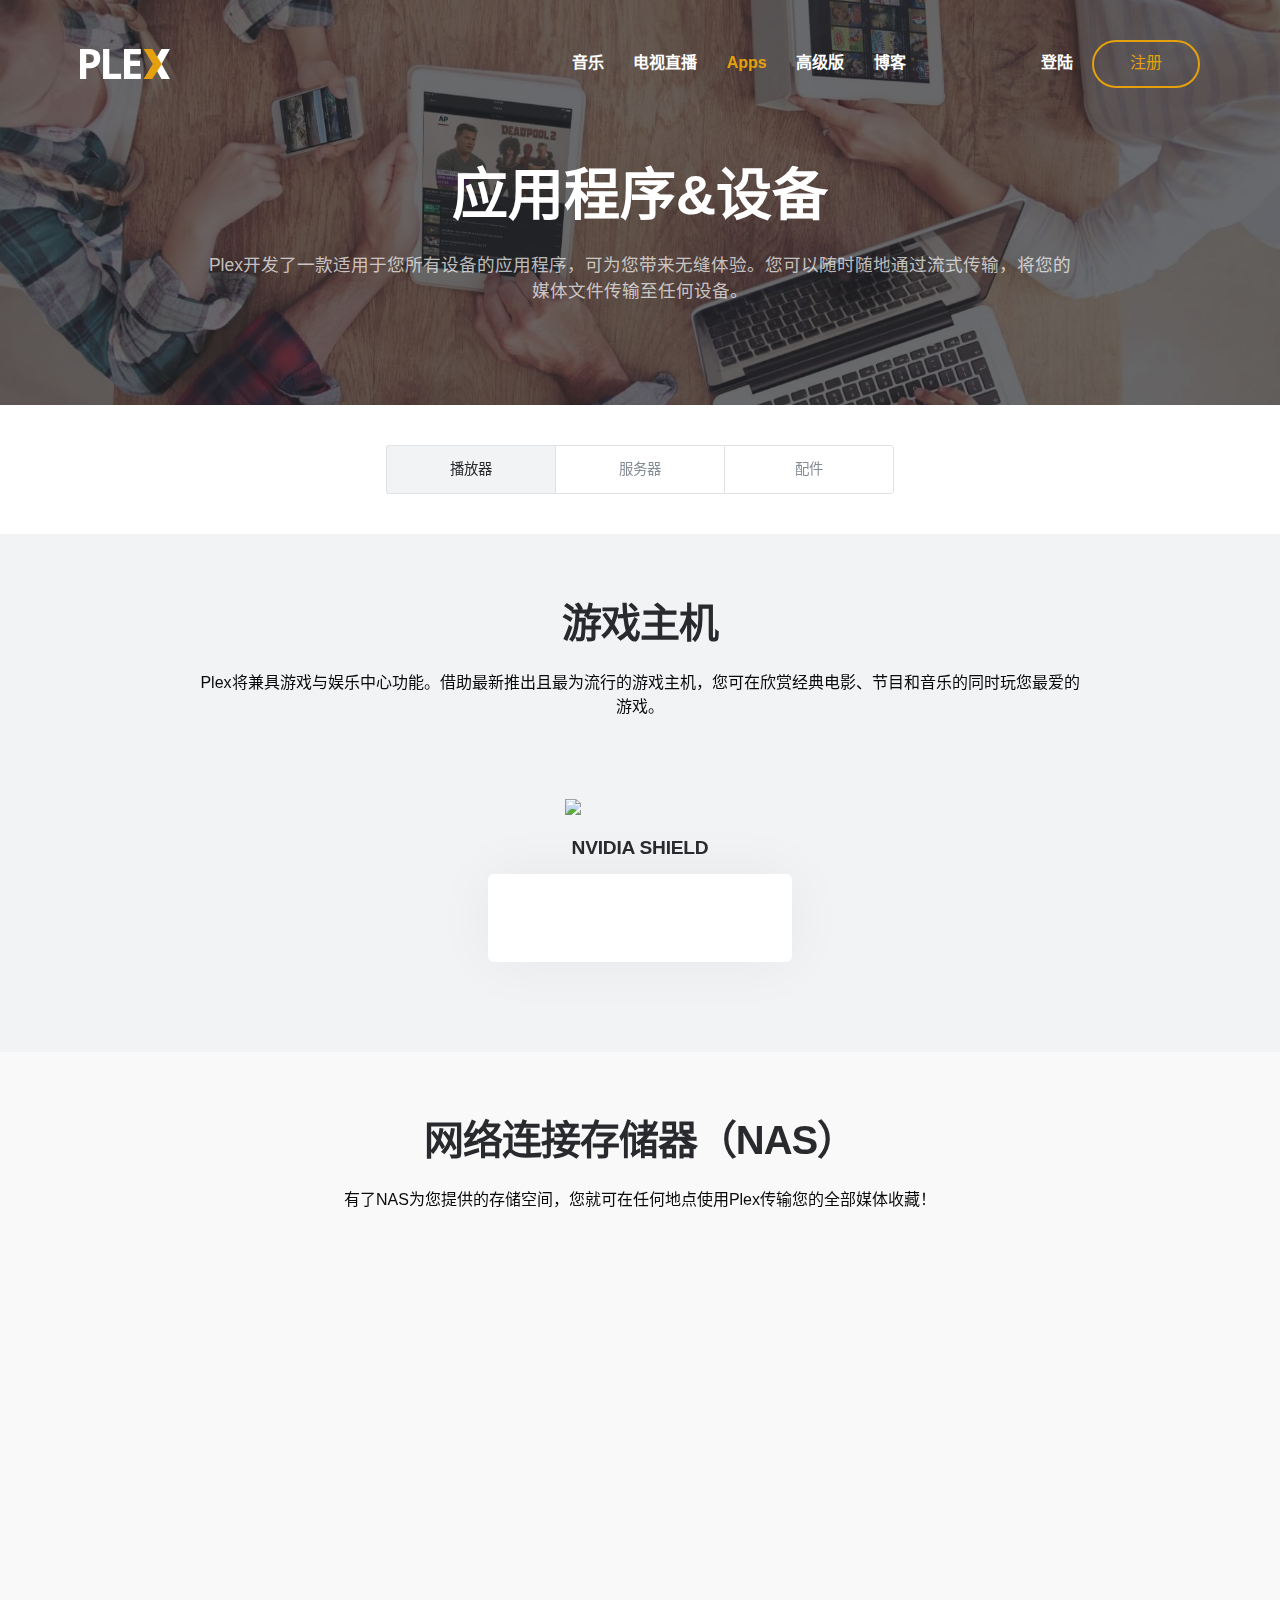
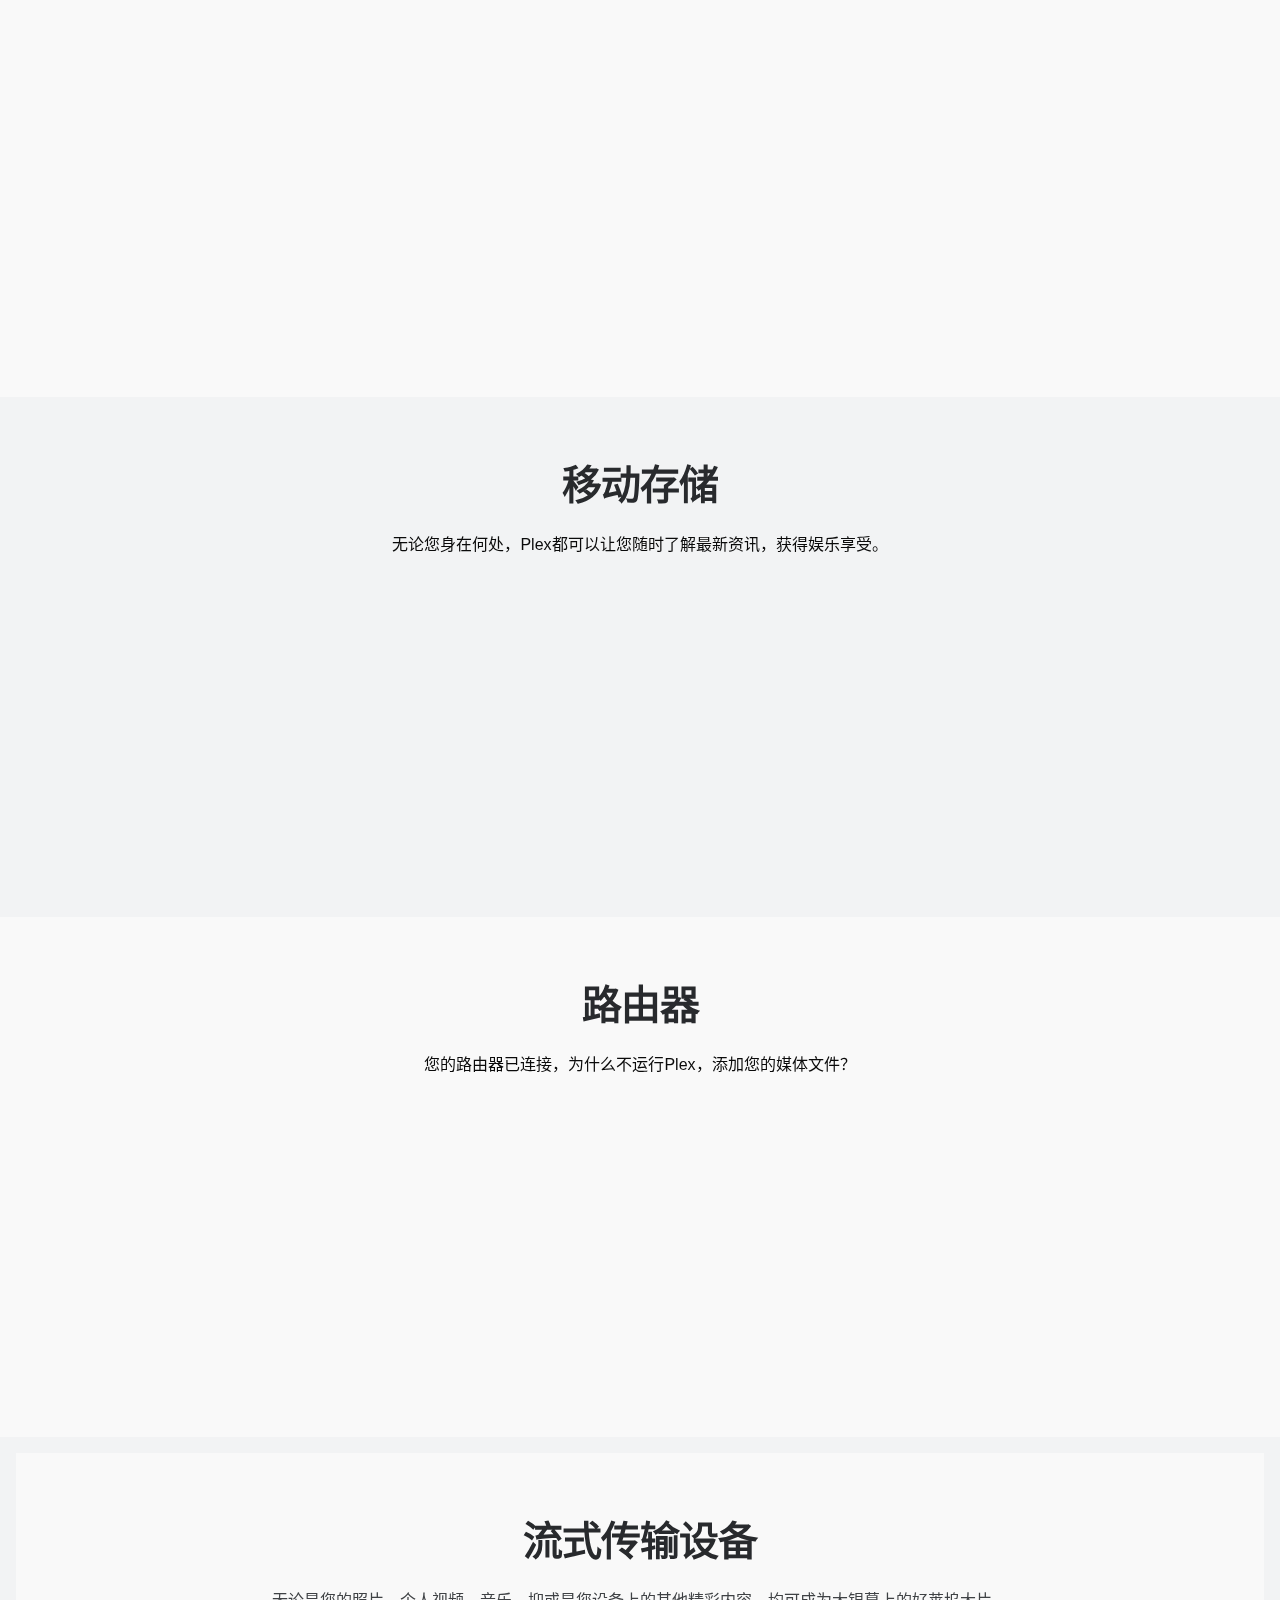
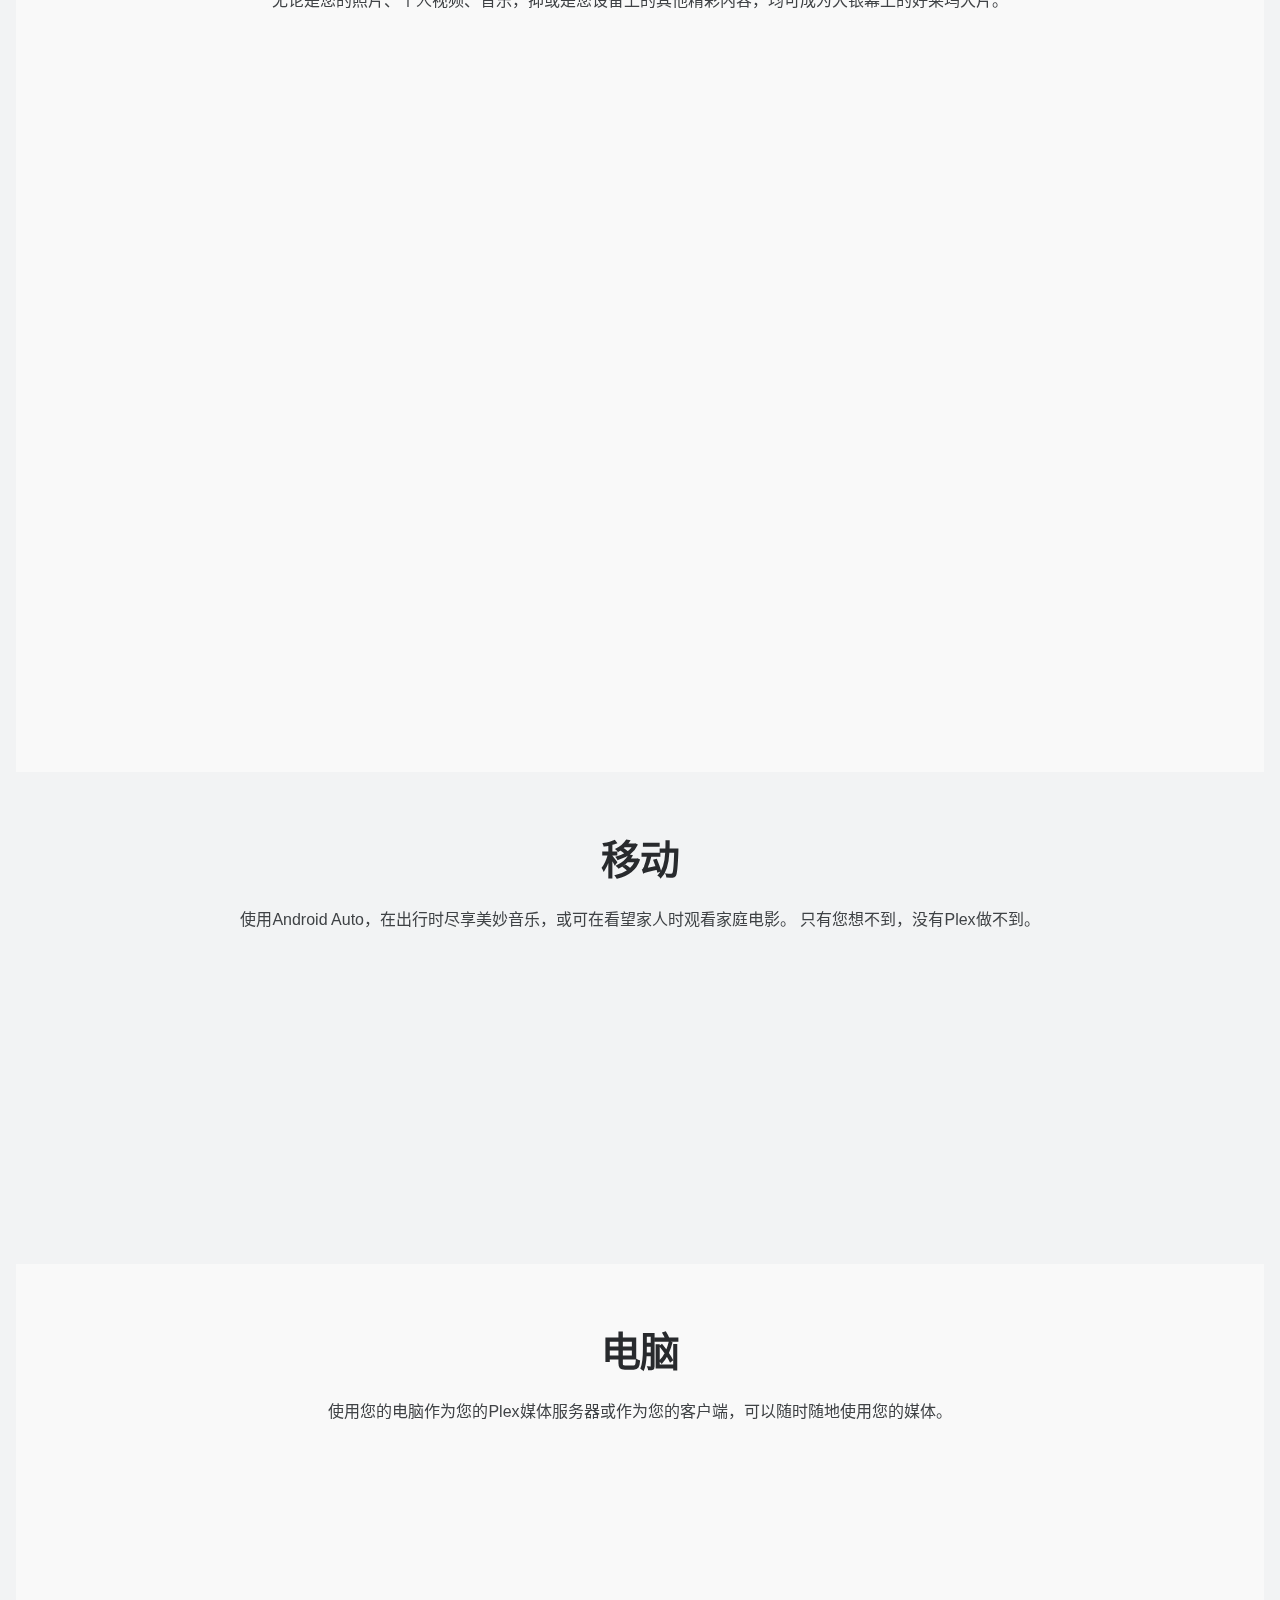
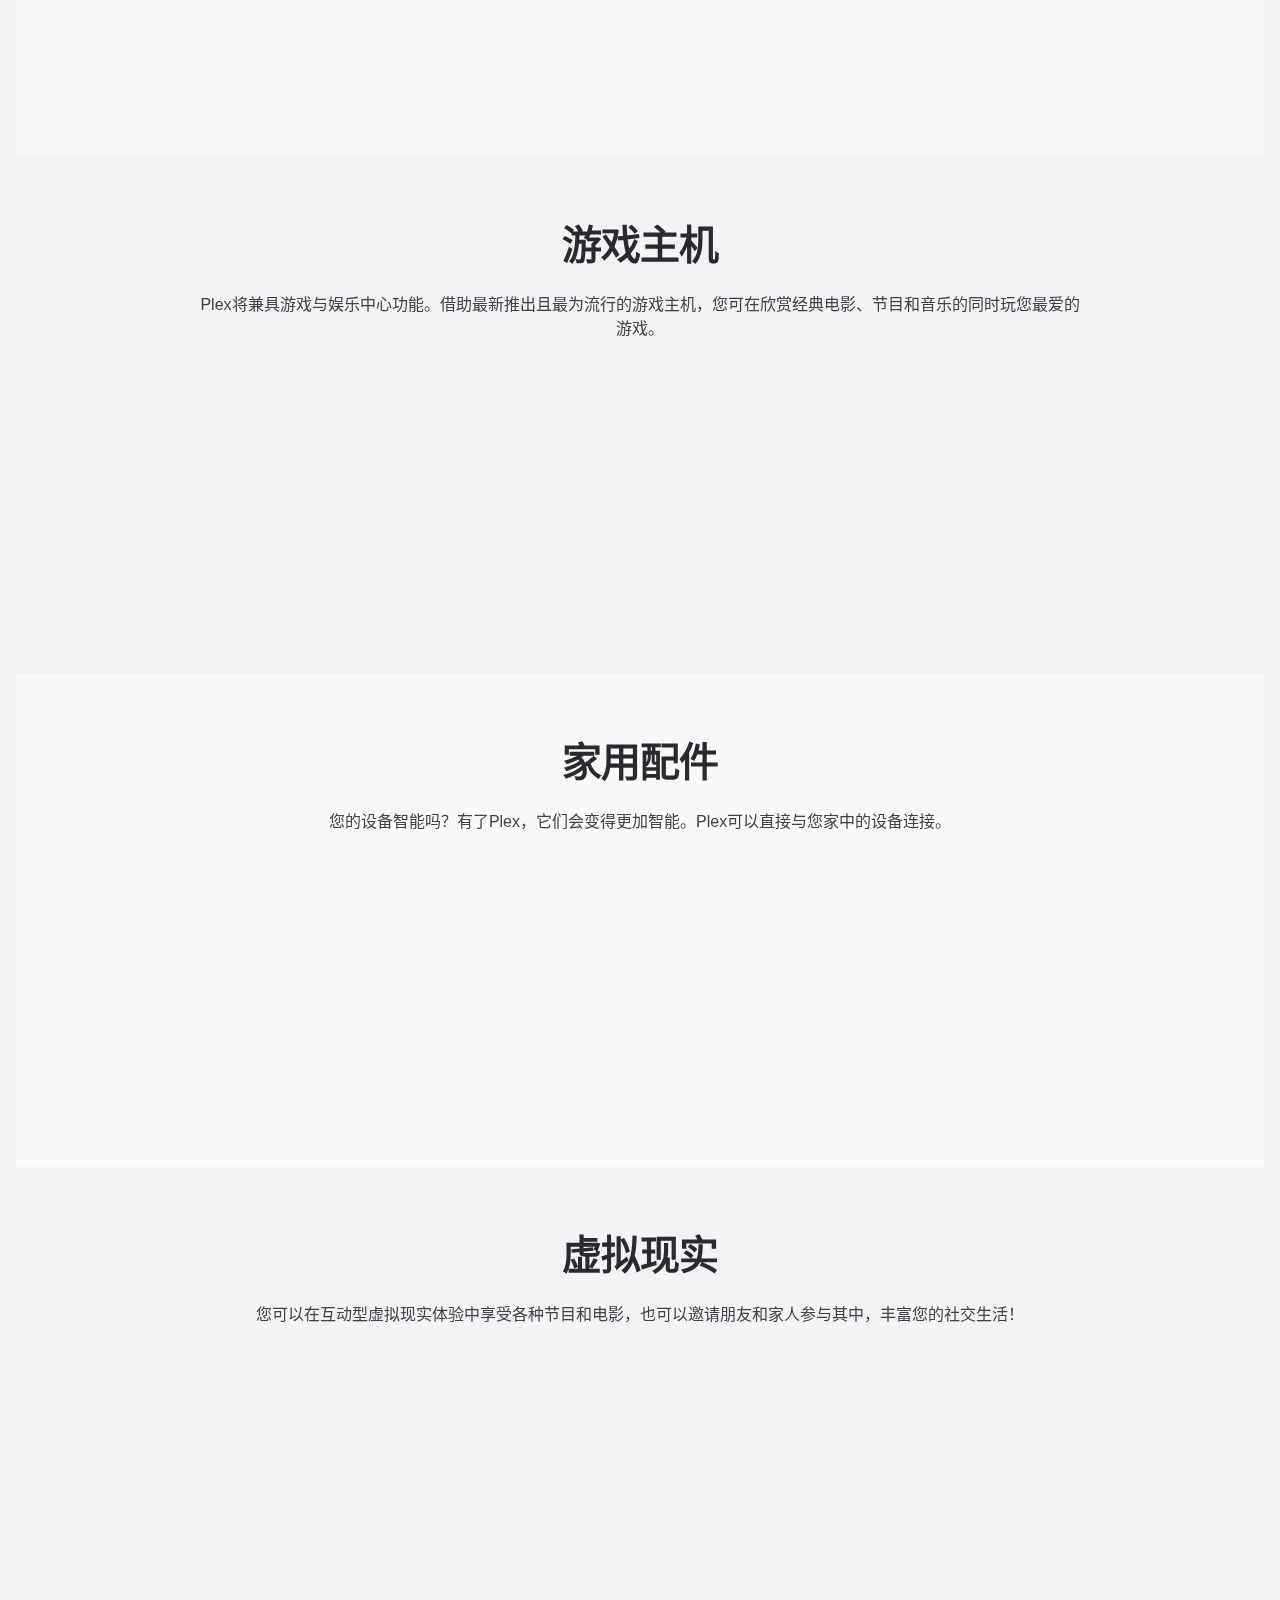
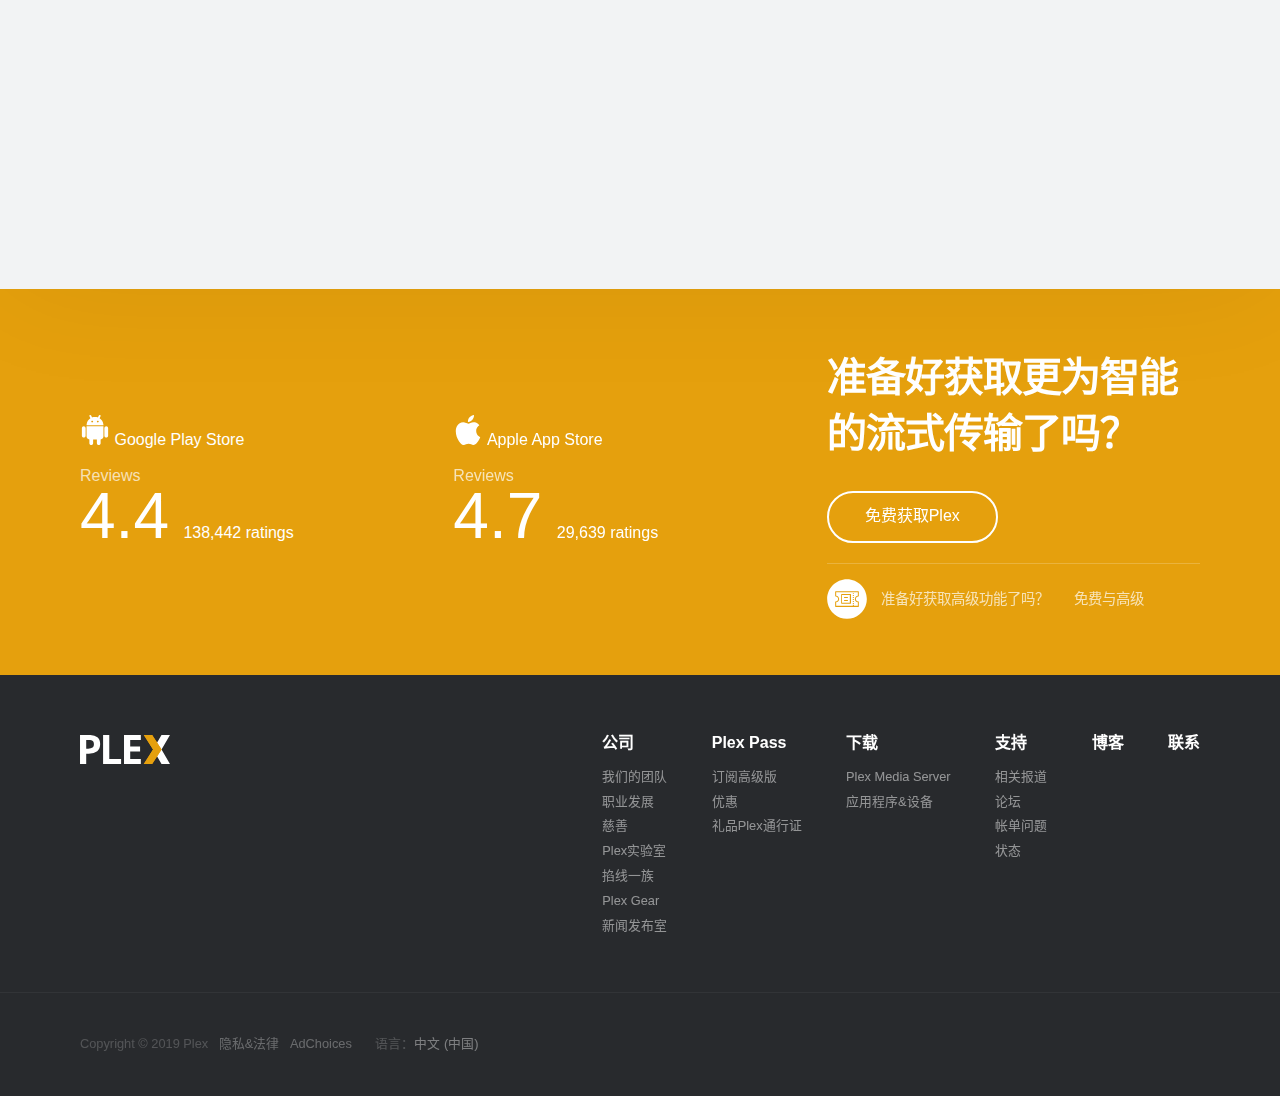
==== commit ead0c121: "'add'" ====
--- a/Apps.html
+++ b/Apps.html
@@ -35,25 +35,24 @@
   <div class="container">  
    <div class="grid-x header align-middle"> 
     <div class="large-2 medium-12 cell logo"> 
-     <a href="https://www.plex.tv/zh/"> <img src="./files/plex-logo.svg" /> </a> 
+     <a href="index.html"> <img src="./files/plex-logo.svg" /> </a> 
     </div> 
     <div class="large-10 cell menu-header align-middle" data-utm-section="menu-header"> 
      <div class="menu-header-container">
       <ul id="menu-header" class="menu wow fadeIn" style="visibility: visible; animation-name: fadeIn;">
-       <li id="menu-item-10927" class="menu-item menu-item-type-post_type menu-item-object-page menu-item-10927 -hide nav-item-toggable"><a href="https://www.plex.tv/zh/your-media/">您的媒体</a></li> 
-       <li id="menu-item-10928" class="menu-item menu-item-type-post_type menu-item-object-page menu-item-10928 -hide nav-item-toggable"><a href="https://www.plex.tv/zh/music/">音乐</a></li> 
-       <li id="menu-item-10926" class="menu-item menu-item-type-post_type menu-item-object-page menu-item-10926 -hide nav-item-toggable"><a href="https://www.plex.tv/zh/tv/">电视直播</a></li> 
-       <li id="menu-item-69" class="menu-item menu-item-type-post_type menu-item-object-page current-menu-item page_item page-item-47 current_page_item menu-item-69"><a href="https://www.plex.tv/zh/apps-devices/">Apps</a></li> 
-       <li id="menu-item-11278" class="menu-item menu-item-type-post_type menu-item-object-page menu-item-11278 plex_pass-hide bundle_users-hide nav-item-toggable"><a href="https://www.plex.tv/zh/plex-pass/">高级版</a></li> 
-       <li id="menu-item-10659" class="menu-item menu-item-type-post_type menu-item-object-page menu-item-10659"><a href="https://www.plex.tv/zh/blog/">博客</a></li> 
+       <li id="menu-item-10928" class="menu-item menu-item-type-post_type menu-item-object-page menu-item-10928 -hide nav-item-toggable"><a href="music.html">音乐</a></li> 
+       <li id="menu-item-10926" class="menu-item menu-item-type-post_type menu-item-object-page menu-item-10926 -hide nav-item-toggable"><a href="TV.html">电视直播</a></li> 
+       <li id="menu-item-69" class="menu-item menu-item-type-post_type menu-item-object-page current-menu-item page_item page-item-47 current_page_item menu-item-69"><a href="Apps.html">Apps</a></li> 
+       <li id="menu-item-11278" class="menu-item menu-item-type-post_type menu-item-object-page menu-item-11278 plex_pass-hide bundle_users-hide nav-item-toggable"><a href="senior.html">高级版</a></li> 
+       <li id="menu-item-10659" class="menu-item menu-item-type-post_type menu-item-object-page menu-item-10659"><a href="list.html">博客</a></li> 
       </ul>
      </div> 
      <div class="header-dynamic text-right menu-user wow fadeIn" data-wow-delay="0.5s" style="visibility: visible; animation-delay: 0.5s; animation-name: fadeIn;"> 
       <div class="header-menu-dynamic"> 
        <div class="plexview-navbar-main-user-buttons dynamic-loading" style="display: block;"> 
         <ul class="menu"> 
-         <li><a class="signin" href="https://www.plex.tv/zh/sign-in/?forward=https://www.plex.tv/zh/apps-devices/" data-utm="signin-main-menu">登陆</a></li> 
-         <li><a class="signup button" href="https://www.plex.tv/zh/sign-up/?forward=web" data-utm="signup-main-menu">注册</a></li> 
+         <li><a class="signin" href="#" data-utm="signin-main-menu">登陆</a></li> 
+         <li><a class="signup button" href="#" data-utm="signup-main-menu">注册</a></li> 
         </ul> 
        </div>
        <div class="view-loading" style="display: none;" data-parent="navbar-main-user-buttons"></div> 
@@ -64,30 +63,23 @@
      <div class="large-12 cell fat-nav__wrapper"> 
       <div class="grid-x"> 
        <div class="large-12 cell logo"> 
-        <a href="https://www.plex.tv/zh/"><img src="./files/plex-logo.svg" /></a> 
+        <a href="index.html"><img src="./files/plex-logo.svg" /></a> 
        </div> 
        <div class="large-12 cell mobile-menu" data-utm-section="mobile-menu"> 
         <div class="menu-mobile-container">
-         <ul id="menu-mobile" class="menu">
-          <li id="menu-item-10171" class="menu-item menu-item-type-post_type menu-item-object-page menu-item-has-children menu-item-10171 -hide nav-item-toggable"><a href="https://www.plex.tv/zh/your-media/">您的媒体</a> 
-           <ul class="sub-menu"> 
-            <li id="menu-item-10172" class="menu-item menu-item-type-post_type menu-item-object-page menu-item-10172 -hide nav-item-toggable"><a href="https://www.plex.tv/zh/your-media/movies-tv/">电影&amp;电视</a></li> 
-            <li id="menu-item-10173" class="menu-item menu-item-type-post_type menu-item-object-page menu-item-10173 -hide nav-item-toggable"><a href="https://www.plex.tv/zh/your-media/music/">音乐</a></li> 
-            <li id="menu-item-10174" class="menu-item menu-item-type-post_type menu-item-object-page menu-item-10174 -hide nav-item-toggable"><a href="https://www.plex.tv/zh/your-media/photos-videos/">照片&amp;视频</a></li> 
-            <li id="menu-item-10175" class="menu-item menu-item-type-post_type menu-item-object-page menu-item-10175 -hide nav-item-toggable"><a href="https://www.plex.tv/zh/your-media/virtual-reality/">虚拟现实</a></li> 
-           </ul> </li> 
-          <li id="menu-item-10825" class="menu-item menu-item-type-post_type menu-item-object-page menu-item-10825 -hide nav-item-toggable"><a href="https://www.plex.tv/zh/music/">音乐</a></li> 
-          <li id="menu-item-10167" class="menu-item menu-item-type-post_type menu-item-object-page menu-item-10167 -hide nav-item-toggable"><a href="https://www.plex.tv/zh/tv/">电视直播</a></li> 
-          <li id="menu-item-10165" class="menu-item menu-item-type-post_type menu-item-object-page current-menu-item page_item page-item-47 current_page_item menu-item-10165 -hide nav-item-toggable"><a href="https://www.plex.tv/zh/apps-devices/">Apps</a></li> 
-          <li id="menu-item-10930" class="menu-item menu-item-type-post_type menu-item-object-page menu-item-10930 -hide nav-item-toggable"><a href="https://www.plex.tv/zh/blog/">博客</a></li> 
+         <ul id="menu-mobile" class="menu"> 
+          <li id="menu-item-10825" class="menu-item menu-item-type-post_type menu-item-object-page menu-item-10825 -hide nav-item-toggable"><a href="music.html">音乐</a></li> 
+          <li id="menu-item-10167" class="menu-item menu-item-type-post_type menu-item-object-page menu-item-10167 -hide nav-item-toggable"><a href="TV.html">电视直播</a></li> 
+          <li id="menu-item-10165" class="menu-item menu-item-type-post_type menu-item-object-page current-menu-item page_item page-item-47 current_page_item menu-item-10165 -hide nav-item-toggable"><a href="Apps.html">Apps</a></li> 
+          <li id="menu-item-10930" class="menu-item menu-item-type-post_type menu-item-object-page menu-item-10930 -hide nav-item-toggable"><a href="list.html">博客</a></li> 
          </ul>
         </div> 
        </div> 
        <div class="large-12 cell mobile-user" data-utm-section="mobile-user"> 
         <div class="plexview-menu-user" style="display: block;">
          <ul class="menu"> 
-          <li><a class="signup button" data-utm="signup-mobile-menu" href="https://www.plex.tv/zh/sign-up/?forward=web">注册</a></li> 
-          <li><a class="signin" data-utm="signin-mobile-menu" href="https://www.plex.tv/zh/sign-in/?forward=https://www.plex.tv/zh/apps-devices/">登陆</a></li> 
+          <li><a class="signup button" data-utm="signup-mobile-menu" href="#">注册</a></li> 
+          <li><a class="signin" data-utm="signin-mobile-menu" href="#">登陆</a></li> 
          </ul>
         </div> 
        </div> 
@@ -99,7 +91,7 @@
      <div class="large-12 cell"> 
       <div class="grid-x grid-padding-x small-up-1 medium-up-1 large-up-3 align-stretch buckets-container"> 
        <div class="cell nav-bucket bucket dynamic-submenu-item-highlight wow fadein bucket-48  animated" data-bucket="48" data-group-display="buckets-container" style="visibility: visible;"> 
-        <a href="https://www.plex.tv/zh/your-media/" data-utm="bucket-your-media"> 
+        <a href="#" data-utm="bucket-your-media"> 
          <div class="bucket-inner"> 
           <div class="bucket-content"> 
            <div class="plex-svg-holder icon-bucket-my-media"> 
@@ -123,7 +115,7 @@
          </div> </a> 
        </div> 
        <div class="cell nav-bucket bucket dynamic-submenu-item-highlight wow fadein bucket-10525  animated" data-bucket="10525" data-group-display="buckets-container" style="visibility: visible;"> 
-        <a href="https://www.plex.tv/zh/music/" data-utm="bucket-music-&amp;-podcasts"> 
+        <a href="music.html" data-utm="bucket-music-&amp;-podcasts"> 
          <div class="bucket-inner"> 
           <div class="bucket-content"> 
            <div class="plex-svg-holder icon-bucket-streaming-music"> 
@@ -164,7 +156,7 @@
          </div> </a> 
        </div> 
        <div class="cell nav-bucket bucket dynamic-submenu-item-highlight wow fadein bucket-54  animated" data-bucket="54" data-group-display="buckets-container" style="visibility: visible;"> 
-        <a href="https://www.plex.tv/zh/tv/" data-utm="bucket-live-tv-&amp;-more"> 
+        <a href="TV.html" data-utm="bucket-live-tv-&amp;-more"> 
          <div class="bucket-inner"> 
           <div class="bucket-content"> 
            <div class="plex-svg-holder icon-bucket-live-tv"> 
@@ -220,7 +212,7 @@
        <div class="grid-x grid-padding-x small-up-1 medium-up-2 large-up-3 devices-grid cards align-center"> 
         <div class="cell wow zoomIn animated" data-wow-delay="0.05s" style="visibility: visible; animation-delay: 0.05s; animation-name: zoomIn;"> 
          <div class="card"> 
-          <a href="https://www.plex.tv/zh/apps-devices/#modal-devices-plex-media-server"> 
+          <a href="/> 
            <div class="card-content"> 
             <img src="./files/pms-icon-640x640.png" srcset="https://zhf1943ap1t4f26r11i05c7l-wpengine.netdna-ssl.com/wp-content/uploads/2018/02/pms-icon-640x640.png 640w, https://zhf1943ap1t4f26r11i05c7l-wpengine.netdna-ssl.com/wp-content/uploads/2018/02/pms-icon-150x150.png 150w, https://zhf1943ap1t4f26r11i05c7l-wpengine.netdna-ssl.com/wp-content/uploads/2018/02/pms-icon-300x300.png 300w, https://zhf1943ap1t4f26r11i05c7l-wpengine.netdna-ssl.com/wp-content/uploads/2018/02/pms-icon-768x768.png 768w, https://zhf1943ap1t4f26r11i05c7l-wpengine.netdna-ssl.com/wp-content/uploads/2018/02/pms-icon-800x800.png 800w, https://zhf1943ap1t4f26r11i05c7l-wpengine.netdna-ssl.com/wp-content/uploads/2018/02/pms-icon-400x400.png 400w, https://zhf1943ap1t4f26r11i05c7l-wpengine.netdna-ssl.com/wp-content/uploads/2018/02/pms-icon.png 900w" sizes="(max-width: 640px) 100vw, 640px" /> 
             <h4>Plex Media Server</h4> 
@@ -240,7 +232,7 @@
        <div class="grid-x grid-padding-x small-up-1 medium-up-2 large-up-3 devices-grid cards align-center"> 
         <div class="cell wow zoomIn animated" data-wow-delay="0.05s" style="visibility: visible; animation-delay: 0.05s; animation-name: zoomIn;"> 
          <div class="card"> 
-          <a href="https://www.plex.tv/zh/apps-devices/#modal-devices-nvidia-shield"> 
+          <a href="#"> 
            <div class="card-content"> 
             <img src="./files/nvidia-shield-640x640.png" srcset="https://zhf1943ap1t4f26r11i05c7l-wpengine.netdna-ssl.com/wp-content/uploads/2018/02/nvidia-shield-640x640.png 640w, https://zhf1943ap1t4f26r11i05c7l-wpengine.netdna-ssl.com/wp-content/uploads/2018/02/nvidia-shield-150x150.png 150w, https://zhf1943ap1t4f26r11i05c7l-wpengine.netdna-ssl.com/wp-content/uploads/2018/02/nvidia-shield-300x300.png 300w, https://zhf1943ap1t4f26r11i05c7l-wpengine.netdna-ssl.com/wp-content/uploads/2018/02/nvidia-shield-768x768.png 768w, https://zhf1943ap1t4f26r11i05c7l-wpengine.netdna-ssl.com/wp-content/uploads/2018/02/nvidia-shield-800x800.png 800w, https://zhf1943ap1t4f26r11i05c7l-wpengine.netdna-ssl.com/wp-content/uploads/2018/02/nvidia-shield-400x400.png 400w, https://zhf1943ap1t4f26r11i05c7l-wpengine.netdna-ssl.com/wp-content/uploads/2018/02/nvidia-shield.png 900w" sizes="(max-width: 640px) 100vw, 640px" /> 
             <h4>NVIDIA SHIELD</h4> 
@@ -260,7 +252,7 @@
        <div class="grid-x grid-padding-x small-up-1 medium-up-2 large-up-3 devices-grid cards align-center"> 
         <div class="cell wow zoomIn animated" data-wow-delay="0.05s" style="visibility: visible; animation-delay: 0.05s; animation-name: zoomIn;"> 
          <div class="card"> 
-          <a href="https://www.plex.tv/zh/apps-devices/#modal-devices-netgear-readynas-intel-arm"> 
+          <a href="#"> 
            <div class="card-content"> 
             <img src="./files/netgear-640x640.png" srcset="https://zhf1943ap1t4f26r11i05c7l-wpengine.netdna-ssl.com/wp-content/uploads/2018/02/netgear-640x640.png 640w, https://zhf1943ap1t4f26r11i05c7l-wpengine.netdna-ssl.com/wp-content/uploads/2018/02/netgear-150x150.png 150w, https://zhf1943ap1t4f26r11i05c7l-wpengine.netdna-ssl.com/wp-content/uploads/2018/02/netgear-300x300.png 300w, https://zhf1943ap1t4f26r11i05c7l-wpengine.netdna-ssl.com/wp-content/uploads/2018/02/netgear-768x768.png 768w, https://zhf1943ap1t4f26r11i05c7l-wpengine.netdna-ssl.com/wp-content/uploads/2018/02/netgear-1024x1024.png 1024w, https://zhf1943ap1t4f26r11i05c7l-wpengine.netdna-ssl.com/wp-content/uploads/2018/02/netgear-1440x1440.png 1440w, https://zhf1943ap1t4f26r11i05c7l-wpengine.netdna-ssl.com/wp-content/uploads/2018/02/netgear-800x800.png 800w, https://zhf1943ap1t4f26r11i05c7l-wpengine.netdna-ssl.com/wp-content/uploads/2018/02/netgear-400x400.png 400w" sizes="(max-width: 640px) 100vw, 640px" /> 
             <h4>NETGEAR ReadyNAS</h4> 
@@ -270,7 +262,7 @@
         </div> 
         <div class="cell wow zoomIn animated" data-wow-delay="0.1s" style="visibility: visible; animation-delay: 0.1s; animation-name: zoomIn;"> 
          <div class="card"> 
-          <a href="https://www.plex.tv/zh/apps-devices/#modal-devices-wester-digital-mycloud"> 
+          <a href="#"> 
            <div class="card-content"> 
             <img src="./files/wd-mycloud-640x640.png" srcset="https://zhf1943ap1t4f26r11i05c7l-wpengine.netdna-ssl.com/wp-content/uploads/2018/02/wd-mycloud-640x640.png 640w, https://zhf1943ap1t4f26r11i05c7l-wpengine.netdna-ssl.com/wp-content/uploads/2018/02/wd-mycloud-150x150.png 150w, https://zhf1943ap1t4f26r11i05c7l-wpengine.netdna-ssl.com/wp-content/uploads/2018/02/wd-mycloud-300x300.png 300w, https://zhf1943ap1t4f26r11i05c7l-wpengine.netdna-ssl.com/wp-content/uploads/2018/02/wd-mycloud-768x768.png 768w, https://zhf1943ap1t4f26r11i05c7l-wpengine.netdna-ssl.com/wp-content/uploads/2018/02/wd-mycloud-1024x1024.png 1024w, https://zhf1943ap1t4f26r11i05c7l-wpengine.netdna-ssl.com/wp-content/uploads/2018/02/wd-mycloud-1440x1440.png 1440w, https://zhf1943ap1t4f26r11i05c7l-wpengine.netdna-ssl.com/wp-content/uploads/2018/02/wd-mycloud-800x800.png 800w, https://zhf1943ap1t4f26r11i05c7l-wpengine.netdna-ssl.com/wp-content/uploads/2018/02/wd-mycloud-400x400.png 400w" sizes="(max-width: 640px) 100vw, 640px" /> 
             <h4>WD My Cloud &amp; My Passport</h4> 
@@ -280,7 +272,7 @@
         </div> 
         <div class="cell wow zoomIn animated" data-wow-delay="0.15s" style="visibility: visible; animation-delay: 0.15s; animation-name: zoomIn;"> 
          <div class="card"> 
-          <a href="https://www.plex.tv/zh/apps-devices/#modal-devices-qnap-intel-arm"> 
+          <a href="#"> 
            <div class="card-content"> 
             <img src="./files/qnap-intel-640x640.png" srcset="https://zhf1943ap1t4f26r11i05c7l-wpengine.netdna-ssl.com/wp-content/uploads/2018/02/qnap-intel-640x640.png 640w, https://zhf1943ap1t4f26r11i05c7l-wpengine.netdna-ssl.com/wp-content/uploads/2018/02/qnap-intel-150x150.png 150w, https://zhf1943ap1t4f26r11i05c7l-wpengine.netdna-ssl.com/wp-content/uploads/2018/02/qnap-intel-300x300.png 300w, https://zhf1943ap1t4f26r11i05c7l-wpengine.netdna-ssl.com/wp-content/uploads/2018/02/qnap-intel-768x768.png 768w, https://zhf1943ap1t4f26r11i05c7l-wpengine.netdna-ssl.com/wp-content/uploads/2018/02/qnap-intel-1024x1024.png 1024w, https://zhf1943ap1t4f26r11i05c7l-wpengine.netdna-ssl.com/wp-content/uploads/2018/02/qnap-intel-1440x1440.png 1440w, https://zhf1943ap1t4f26r11i05c7l-wpengine.netdna-ssl.com/wp-content/uploads/2018/02/qnap-intel-800x800.png 800w, https://zhf1943ap1t4f26r11i05c7l-wpengine.netdna-ssl.com/wp-content/uploads/2018/02/qnap-intel-400x400.png 400w" sizes="(max-width: 640px) 100vw, 640px" /> 
             <h4>QNAP</h4> 
@@ -290,7 +282,7 @@
         </div> 
         <div class="cell wow zoomIn animated" data-wow-delay="0.2s" style="visibility: visible; animation-delay: 0.2s; animation-name: zoomIn;"> 
          <div class="card"> 
-          <a href="https://www.plex.tv/zh/apps-devices/#modal-devices-drobo-arm"> 
+          <a href="#"> 
            <div class="card-content"> 
             <img src="./files/drobo-640x640.png" srcset="https://zhf1943ap1t4f26r11i05c7l-wpengine.netdna-ssl.com/wp-content/uploads/2018/02/drobo-640x640.png 640w, https://zhf1943ap1t4f26r11i05c7l-wpengine.netdna-ssl.com/wp-content/uploads/2018/02/drobo-150x150.png 150w, https://zhf1943ap1t4f26r11i05c7l-wpengine.netdna-ssl.com/wp-content/uploads/2018/02/drobo-300x300.png 300w, https://zhf1943ap1t4f26r11i05c7l-wpengine.netdna-ssl.com/wp-content/uploads/2018/02/drobo-768x768.png 768w, https://zhf1943ap1t4f26r11i05c7l-wpengine.netdna-ssl.com/wp-content/uploads/2018/02/drobo-800x800.png 800w, https://zhf1943ap1t4f26r11i05c7l-wpengine.netdna-ssl.com/wp-content/uploads/2018/02/drobo-400x400.png 400w, https://zhf1943ap1t4f26r11i05c7l-wpengine.netdna-ssl.com/wp-content/uploads/2018/02/drobo.png 900w" sizes="(max-width: 640px) 100vw, 640px" /> 
             <h4>Drobo</h4> 
@@ -300,7 +292,7 @@
         </div> 
         <div class="cell wow zoomIn animated" data-wow-delay="0.25s" style="visibility: visible; animation-delay: 0.25s; animation-name: zoomIn;"> 
          <div class="card"> 
-          <a href="https://www.plex.tv/zh/apps-devices/#modal-devices-synology-intel-arm"> 
+          <a href="#"> 
            <div class="card-content"> 
             <img src="./files/synology-640x640.png" srcset="https://zhf1943ap1t4f26r11i05c7l-wpengine.netdna-ssl.com/wp-content/uploads/2018/02/synology-640x640.png 640w, https://zhf1943ap1t4f26r11i05c7l-wpengine.netdna-ssl.com/wp-content/uploads/2018/02/synology-150x150.png 150w, https://zhf1943ap1t4f26r11i05c7l-wpengine.netdna-ssl.com/wp-content/uploads/2018/02/synology-300x300.png 300w, https://zhf1943ap1t4f26r11i05c7l-wpengine.netdna-ssl.com/wp-content/uploads/2018/02/synology-768x768.png 768w, https://zhf1943ap1t4f26r11i05c7l-wpengine.netdna-ssl.com/wp-content/uploads/2018/02/synology-1024x1024.png 1024w, https://zhf1943ap1t4f26r11i05c7l-wpengine.netdna-ssl.com/wp-content/uploads/2018/02/synology-1440x1440.png 1440w, https://zhf1943ap1t4f26r11i05c7l-wpengine.netdna-ssl.com/wp-content/uploads/2018/02/synology-800x800.png 800w, https://zhf1943ap1t4f26r11i05c7l-wpengine.netdna-ssl.com/wp-content/uploads/2018/02/synology-400x400.png 400w" sizes="(max-width: 640px) 100vw, 640px" /> 
             <h4>Synology</h4> 
@@ -310,7 +302,7 @@
         </div> 
         <div class="cell wow zoomIn animated" data-wow-delay="0.3s" style="visibility: visible; animation-delay: 0.3s; animation-name: zoomIn;"> 
          <div class="card"> 
-          <a href="https://www.plex.tv/zh/apps-devices/#modal-devices-thecus-intel"> 
+          <a href="#"> 
            <div class="card-content"> 
             <img src="./files/thecus-1-640x640.png" srcset="https://zhf1943ap1t4f26r11i05c7l-wpengine.netdna-ssl.com/wp-content/uploads/2018/02/thecus-1-640x640.png 640w, https://zhf1943ap1t4f26r11i05c7l-wpengine.netdna-ssl.com/wp-content/uploads/2018/02/thecus-1-150x150.png 150w, https://zhf1943ap1t4f26r11i05c7l-wpengine.netdna-ssl.com/wp-content/uploads/2018/02/thecus-1-300x300.png 300w, https://zhf1943ap1t4f26r11i05c7l-wpengine.netdna-ssl.com/wp-content/uploads/2018/02/thecus-1-768x768.png 768w, https://zhf1943ap1t4f26r11i05c7l-wpengine.netdna-ssl.com/wp-content/uploads/2018/02/thecus-1-1024x1024.png 1024w, https://zhf1943ap1t4f26r11i05c7l-wpengine.netdna-ssl.com/wp-content/uploads/2018/02/thecus-1-1440x1440.png 1440w, https://zhf1943ap1t4f26r11i05c7l-wpengine.netdna-ssl.com/wp-content/uploads/2018/02/thecus-1-800x800.png 800w, https://zhf1943ap1t4f26r11i05c7l-wpengine.netdna-ssl.com/wp-content/uploads/2018/02/thecus-1-400x400.png 400w" sizes="(max-width: 640px) 100vw, 640px" /> 
             <h4>Thecus</h4> 
@@ -320,7 +312,7 @@
         </div> 
         <div class="cell wow zoomIn animated" data-wow-delay="0.35s" style="visibility: visible; animation-delay: 0.35s; animation-name: zoomIn;"> 
          <div class="card"> 
-          <a href="https://www.plex.tv/zh/apps-devices/#modal-devices-seagate-intel-arm"> 
+          <a href="#"> 
            <div class="card-content"> 
             <img src="./files/seagate-1-640x640.png" srcset="https://zhf1943ap1t4f26r11i05c7l-wpengine.netdna-ssl.com/wp-content/uploads/2018/02/seagate-1-640x640.png 640w, https://zhf1943ap1t4f26r11i05c7l-wpengine.netdna-ssl.com/wp-content/uploads/2018/02/seagate-1-150x150.png 150w, https://zhf1943ap1t4f26r11i05c7l-wpengine.netdna-ssl.com/wp-content/uploads/2018/02/seagate-1-300x300.png 300w, https://zhf1943ap1t4f26r11i05c7l-wpengine.netdna-ssl.com/wp-content/uploads/2018/02/seagate-1-768x768.png 768w, https://zhf1943ap1t4f26r11i05c7l-wpengine.netdna-ssl.com/wp-content/uploads/2018/02/seagate-1-1024x1024.png 1024w, https://zhf1943ap1t4f26r11i05c7l-wpengine.netdna-ssl.com/wp-content/uploads/2018/02/seagate-1-1440x1440.png 1440w, https://zhf1943ap1t4f26r11i05c7l-wpengine.netdna-ssl.com/wp-content/uploads/2018/02/seagate-1-800x800.png 800w, https://zhf1943ap1t4f26r11i05c7l-wpengine.netdna-ssl.com/wp-content/uploads/2018/02/seagate-1-400x400.png 400w" sizes="(max-width: 640px) 100vw, 640px" /> 
             <h4>Seagate</h4> 
@@ -330,7 +322,7 @@
         </div> 
         <div class="cell wow zoomIn animated" data-wow-delay="0.4s" style="visibility: visible; animation-delay: 0.4s; animation-name: zoomIn;"> 
          <div class="card"> 
-          <a href="https://www.plex.tv/zh/apps-devices/#modal-devices-asustor-intel"> 
+          <a href="#"> 
            <div class="card-content"> 
             <img src="./files/asustor-640x640.png" srcset="https://zhf1943ap1t4f26r11i05c7l-wpengine.netdna-ssl.com/wp-content/uploads/2018/02/asustor-640x640.png 640w, https://zhf1943ap1t4f26r11i05c7l-wpengine.netdna-ssl.com/wp-content/uploads/2018/02/asustor-150x150.png 150w, https://zhf1943ap1t4f26r11i05c7l-wpengine.netdna-ssl.com/wp-content/uploads/2018/02/asustor-300x300.png 300w, https://zhf1943ap1t4f26r11i05c7l-wpengine.netdna-ssl.com/wp-content/uploads/2018/02/asustor-768x768.png 768w, https://zhf1943ap1t4f26r11i05c7l-wpengine.netdna-ssl.com/wp-content/uploads/2018/02/asustor-1024x1024.png 1024w, https://zhf1943ap1t4f26r11i05c7l-wpengine.netdna-ssl.com/wp-content/uploads/2018/02/asustor-1440x1440.png 1440w, https://zhf1943ap1t4f26r11i05c7l-wpengine.netdna-ssl.com/wp-content/uploads/2018/02/asustor-800x800.png 800w, https://zhf1943ap1t4f26r11i05c7l-wpengine.netdna-ssl.com/wp-content/uploads/2018/02/asustor-400x400.png 400w" sizes="(max-width: 640px) 100vw, 640px" /> 
             <h4>Asustor</h4> 
@@ -350,7 +342,7 @@
        <div class="grid-x grid-padding-x small-up-1 medium-up-2 large-up-3 devices-grid cards align-center"> 
         <div class="cell wow zoomIn animated" data-wow-delay="0.05s" style="visibility: visible; animation-delay: 0.05s; animation-name: zoomIn;"> 
          <div class="card"> 
-          <a href="https://www.plex.tv/zh/apps-devices/#modal-devices-my-passport-pro"> 
+          <a href="#"> 
            <div class="card-content"> 
             <img src="./files/wd-my-passport-pro-640x640.png" srcset="https://zhf1943ap1t4f26r11i05c7l-wpengine.netdna-ssl.com/wp-content/uploads/2018/03/wd-my-passport-pro-640x640.png 640w, https://zhf1943ap1t4f26r11i05c7l-wpengine.netdna-ssl.com/wp-content/uploads/2018/03/wd-my-passport-pro-150x150.png 150w, https://zhf1943ap1t4f26r11i05c7l-wpengine.netdna-ssl.com/wp-content/uploads/2018/03/wd-my-passport-pro-300x300.png 300w, https://zhf1943ap1t4f26r11i05c7l-wpengine.netdna-ssl.com/wp-content/uploads/2018/03/wd-my-passport-pro-768x768.png 768w, https://zhf1943ap1t4f26r11i05c7l-wpengine.netdna-ssl.com/wp-content/uploads/2018/03/wd-my-passport-pro-1024x1024.png 1024w, https://zhf1943ap1t4f26r11i05c7l-wpengine.netdna-ssl.com/wp-content/uploads/2018/03/wd-my-passport-pro.png 1440w, https://zhf1943ap1t4f26r11i05c7l-wpengine.netdna-ssl.com/wp-content/uploads/2018/03/wd-my-passport-pro-800x800.png 800w, https://zhf1943ap1t4f26r11i05c7l-wpengine.netdna-ssl.com/wp-content/uploads/2018/03/wd-my-passport-pro-400x400.png 400w" sizes="(max-width: 640px) 100vw, 640px" /> 
             <h4>My Passport Wireless Pro</h4> 
@@ -370,7 +362,7 @@
        <div class="grid-x grid-padding-x small-up-1 medium-up-2 large-up-3 devices-grid cards align-center"> 
         <div class="cell wow zoomIn animated" data-wow-delay="0.05s" style="visibility: visible; animation-delay: 0.05s; animation-name: zoomIn;"> 
          <div class="card"> 
-          <a href="https://www.plex.tv/zh/apps-devices/#modal-devices-netgear-nighthawk-x10"> 
+          <a href="#"> 
            <div class="card-content"> 
             <img src="./files/netgear-nighthawk-x10-640x640.png" srcset="https://zhf1943ap1t4f26r11i05c7l-wpengine.netdna-ssl.com/wp-content/uploads/2018/03/netgear-nighthawk-x10-640x640.png 640w, https://zhf1943ap1t4f26r11i05c7l-wpengine.netdna-ssl.com/wp-content/uploads/2018/03/netgear-nighthawk-x10-150x150.png 150w, https://zhf1943ap1t4f26r11i05c7l-wpengine.netdna-ssl.com/wp-content/uploads/2018/03/netgear-nighthawk-x10-300x300.png 300w, https://zhf1943ap1t4f26r11i05c7l-wpengine.netdna-ssl.com/wp-content/uploads/2018/03/netgear-nighthawk-x10-768x768.png 768w, https://zhf1943ap1t4f26r11i05c7l-wpengine.netdna-ssl.com/wp-content/uploads/2018/03/netgear-nighthawk-x10-1024x1024.png 1024w, https://zhf1943ap1t4f26r11i05c7l-wpengine.netdna-ssl.com/wp-content/uploads/2018/03/netgear-nighthawk-x10-1440x1440.png 1440w, https://zhf1943ap1t4f26r11i05c7l-wpengine.netdna-ssl.com/wp-content/uploads/2018/03/netgear-nighthawk-x10-800x800.png 800w, https://zhf1943ap1t4f26r11i05c7l-wpengine.netdna-ssl.com/wp-content/uploads/2018/03/netgear-nighthawk-x10-400x400.png 400w" sizes="(max-width: 640px) 100vw, 640px" /> 
             <h4>NETGEAR Nighthawk X10</h4> 
@@ -392,7 +384,7 @@
        <div class="grid-x grid-padding-x small-up-1 medium-up-2 large-up-3 devices-grid cards align-center"> 
         <div class="cell wow zoomIn" data-wow-delay="0.05s" style="visibility: visible; animation-delay: 0.05s; animation-name: zoomIn;"> 
          <div class="card"> 
-          <a href="https://www.plex.tv/zh/apps-devices/#modal-devices-amazon-fire-tv"> 
+          <a href="#"> 
            <div class="card-content"> 
             <img src="./files/amazon-fire-tv-640x640.png" srcset="https://zhf1943ap1t4f26r11i05c7l-wpengine.netdna-ssl.com/wp-content/uploads/2018/02/amazon-fire-tv-640x640.png 640w, https://zhf1943ap1t4f26r11i05c7l-wpengine.netdna-ssl.com/wp-content/uploads/2018/02/amazon-fire-tv-150x150.png 150w, https://zhf1943ap1t4f26r11i05c7l-wpengine.netdna-ssl.com/wp-content/uploads/2018/02/amazon-fire-tv-300x300.png 300w, https://zhf1943ap1t4f26r11i05c7l-wpengine.netdna-ssl.com/wp-content/uploads/2018/02/amazon-fire-tv-768x768.png 768w, https://zhf1943ap1t4f26r11i05c7l-wpengine.netdna-ssl.com/wp-content/uploads/2018/02/amazon-fire-tv-800x800.png 800w, https://zhf1943ap1t4f26r11i05c7l-wpengine.netdna-ssl.com/wp-content/uploads/2018/02/amazon-fire-tv-400x400.png 400w, https://zhf1943ap1t4f26r11i05c7l-wpengine.netdna-ssl.com/wp-content/uploads/2018/02/amazon-fire-tv.png 900w" sizes="(max-width: 640px) 100vw, 640px" /> 
             <h4>Amazon Fire TV</h4> 
@@ -402,7 +394,7 @@
         </div> 
         <div class="cell wow zoomIn" data-wow-delay="0.1s" style="visibility: visible; animation-delay: 0.1s; animation-name: zoomIn;"> 
          <div class="card"> 
-          <a href="https://www.plex.tv/zh/apps-devices/#modal-devices-android-tv"> 
+          <a href="#"> 
            <div class="card-content"> 
             <img src="./files/samsung-android-smart-tv-640x640.png" srcset="https://zhf1943ap1t4f26r11i05c7l-wpengine.netdna-ssl.com/wp-content/uploads/2018/02/samsung-android-smart-tv-640x640.png 640w, https://zhf1943ap1t4f26r11i05c7l-wpengine.netdna-ssl.com/wp-content/uploads/2018/02/samsung-android-smart-tv-150x150.png 150w, https://zhf1943ap1t4f26r11i05c7l-wpengine.netdna-ssl.com/wp-content/uploads/2018/02/samsung-android-smart-tv-300x300.png 300w, https://zhf1943ap1t4f26r11i05c7l-wpengine.netdna-ssl.com/wp-content/uploads/2018/02/samsung-android-smart-tv-768x768.png 768w, https://zhf1943ap1t4f26r11i05c7l-wpengine.netdna-ssl.com/wp-content/uploads/2018/02/samsung-android-smart-tv-1024x1024.png 1024w, https://zhf1943ap1t4f26r11i05c7l-wpengine.netdna-ssl.com/wp-content/uploads/2018/02/samsung-android-smart-tv-1440x1440.png 1440w, https://zhf1943ap1t4f26r11i05c7l-wpengine.netdna-ssl.com/wp-content/uploads/2018/02/samsung-android-smart-tv-800x800.png 800w, https://zhf1943ap1t4f26r11i05c7l-wpengine.netdna-ssl.com/wp-content/uploads/2018/02/samsung-android-smart-tv-400x400.png 400w" sizes="(max-width: 640px) 100vw, 640px" /> 
             <h4>Android TV</h4> 
@@ -412,7 +404,7 @@
         </div> 
         <div class="cell wow zoomIn" data-wow-delay="0.15s" style="visibility: visible; animation-delay: 0.15s; animation-name: zoomIn;"> 
          <div class="card"> 
-          <a href="https://www.plex.tv/zh/apps-devices/#modal-devices-apple-tv"> 
+          <a href="#"> 
            <div class="card-content"> 
             <img src="./files/apple-tv-640x640.png" srcset="https://zhf1943ap1t4f26r11i05c7l-wpengine.netdna-ssl.com/wp-content/uploads/2018/02/apple-tv-640x640.png 640w, https://zhf1943ap1t4f26r11i05c7l-wpengine.netdna-ssl.com/wp-content/uploads/2018/02/apple-tv-150x150.png 150w, https://zhf1943ap1t4f26r11i05c7l-wpengine.netdna-ssl.com/wp-content/uploads/2018/02/apple-tv-300x300.png 300w, https://zhf1943ap1t4f26r11i05c7l-wpengine.netdna-ssl.com/wp-content/uploads/2018/02/apple-tv-768x768.png 768w, https://zhf1943ap1t4f26r11i05c7l-wpengine.netdna-ssl.com/wp-content/uploads/2018/02/apple-tv-800x800.png 800w, https://zhf1943ap1t4f26r11i05c7l-wpengine.netdna-ssl.com/wp-content/uploads/2018/02/apple-tv-400x400.png 400w, https://zhf1943ap1t4f26r11i05c7l-wpengine.netdna-ssl.com/wp-content/uploads/2018/02/apple-tv.png 900w" sizes="(max-width: 640px) 100vw, 640px" /> 
             <h4>Apple TV</h4> 
@@ -422,7 +414,7 @@
         </div> 
         <div class="cell wow zoomIn" data-wow-delay="0.2s" style="visibility: visible; animation-delay: 0.2s; animation-name: zoomIn;"> 
          <div class="card"> 
-          <a href="https://www.plex.tv/zh/apps-devices/#modal-devices-chromecast"> 
+          <a href="#"> 
            <div class="card-content"> 
             <img src="./files/chromecast-640x640.png" srcset="https://zhf1943ap1t4f26r11i05c7l-wpengine.netdna-ssl.com/wp-content/uploads/2018/02/chromecast-640x640.png 640w, https://zhf1943ap1t4f26r11i05c7l-wpengine.netdna-ssl.com/wp-content/uploads/2018/02/chromecast-150x150.png 150w, https://zhf1943ap1t4f26r11i05c7l-wpengine.netdna-ssl.com/wp-content/uploads/2018/02/chromecast-300x300.png 300w, https://zhf1943ap1t4f26r11i05c7l-wpengine.netdna-ssl.com/wp-content/uploads/2018/02/chromecast-768x768.png 768w, https://zhf1943ap1t4f26r11i05c7l-wpengine.netdna-ssl.com/wp-content/uploads/2018/02/chromecast-800x800.png 800w, https://zhf1943ap1t4f26r11i05c7l-wpengine.netdna-ssl.com/wp-content/uploads/2018/02/chromecast-400x400.png 400w, https://zhf1943ap1t4f26r11i05c7l-wpengine.netdna-ssl.com/wp-content/uploads/2018/02/chromecast.png 900w" sizes="(max-width: 640px) 100vw, 640px" /> 
             <h4>Chromecast</h4> 
@@ -432,7 +424,7 @@
         </div> 
         <div class="cell wow zoomIn" data-wow-delay="0.25s" style="visibility: visible; animation-delay: 0.25s; animation-name: zoomIn;"> 
          <div class="card"> 
-          <a href="https://www.plex.tv/zh/apps-devices/#modal-devices-roku"> 
+          <a href="#"> 
            <div class="card-content"> 
             <img src="./files/roku-1-640x640.png" srcset="https://zhf1943ap1t4f26r11i05c7l-wpengine.netdna-ssl.com/wp-content/uploads/2018/01/roku-1-640x640.png 640w, https://zhf1943ap1t4f26r11i05c7l-wpengine.netdna-ssl.com/wp-content/uploads/2018/01/roku-1-150x150.png 150w, https://zhf1943ap1t4f26r11i05c7l-wpengine.netdna-ssl.com/wp-content/uploads/2018/01/roku-1-300x300.png 300w, https://zhf1943ap1t4f26r11i05c7l-wpengine.netdna-ssl.com/wp-content/uploads/2018/01/roku-1-768x768.png 768w, https://zhf1943ap1t4f26r11i05c7l-wpengine.netdna-ssl.com/wp-content/uploads/2018/01/roku-1-800x800.png 800w, https://zhf1943ap1t4f26r11i05c7l-wpengine.netdna-ssl.com/wp-content/uploads/2018/01/roku-1-400x400.png 400w, https://zhf1943ap1t4f26r11i05c7l-wpengine.netdna-ssl.com/wp-content/uploads/2018/01/roku-1.png 900w" sizes="(max-width: 640px) 100vw, 640px" /> 
             <h4>Roku</h4> 
@@ -442,7 +434,7 @@
         </div> 
         <div class="cell wow zoomIn" data-wow-delay="0.3s" style="visibility: visible; animation-delay: 0.3s; animation-name: zoomIn;"> 
          <div class="card"> 
-          <a href="https://www.plex.tv/zh/apps-devices/#modal-devices-smart-tv"> 
+          <a href="#"> 
            <div class="card-content"> 
             <img src="./files/vizio-smart-tv-640x640.png" srcset="https://zhf1943ap1t4f26r11i05c7l-wpengine.netdna-ssl.com/wp-content/uploads/2018/02/vizio-smart-tv-640x640.png 640w, https://zhf1943ap1t4f26r11i05c7l-wpengine.netdna-ssl.com/wp-content/uploads/2018/02/vizio-smart-tv-150x150.png 150w, https://zhf1943ap1t4f26r11i05c7l-wpengine.netdna-ssl.com/wp-content/uploads/2018/02/vizio-smart-tv-300x300.png 300w, https://zhf1943ap1t4f26r11i05c7l-wpengine.netdna-ssl.com/wp-content/uploads/2018/02/vizio-smart-tv-768x768.png 768w, https://zhf1943ap1t4f26r11i05c7l-wpengine.netdna-ssl.com/wp-content/uploads/2018/02/vizio-smart-tv-1024x1024.png 1024w, https://zhf1943ap1t4f26r11i05c7l-wpengine.netdna-ssl.com/wp-content/uploads/2018/02/vizio-smart-tv-1440x1440.png 1440w, https://zhf1943ap1t4f26r11i05c7l-wpengine.netdna-ssl.com/wp-content/uploads/2018/02/vizio-smart-tv-800x800.png 800w, https://zhf1943ap1t4f26r11i05c7l-wpengine.netdna-ssl.com/wp-content/uploads/2018/02/vizio-smart-tv-400x400.png 400w" sizes="(max-width: 640px) 100vw, 640px" /> 
             <h4>智能电视</h4> 
@@ -452,7 +444,7 @@
         </div> 
         <div class="cell wow zoomIn" data-wow-delay="0.35s" style="visibility: visible; animation-delay: 0.35s; animation-name: zoomIn;"> 
          <div class="card"> 
-          <a href="https://www.plex.tv/zh/apps-devices/#modal-devices-tivo"> 
+          <a href="#"> 
            <div class="card-content"> 
             <img src="./files/tivo-640x640.png" srcset="https://zhf1943ap1t4f26r11i05c7l-wpengine.netdna-ssl.com/wp-content/uploads/2018/01/tivo-640x640.png 640w, https://zhf1943ap1t4f26r11i05c7l-wpengine.netdna-ssl.com/wp-content/uploads/2018/01/tivo-150x150.png 150w, https://zhf1943ap1t4f26r11i05c7l-wpengine.netdna-ssl.com/wp-content/uploads/2018/01/tivo-300x300.png 300w, https://zhf1943ap1t4f26r11i05c7l-wpengine.netdna-ssl.com/wp-content/uploads/2018/01/tivo-768x768.png 768w, https://zhf1943ap1t4f26r11i05c7l-wpengine.netdna-ssl.com/wp-content/uploads/2018/01/tivo-800x800.png 800w, https://zhf1943ap1t4f26r11i05c7l-wpengine.netdna-ssl.com/wp-content/uploads/2018/01/tivo-400x400.png 400w, https://zhf1943ap1t4f26r11i05c7l-wpengine.netdna-ssl.com/wp-content/uploads/2018/01/tivo.png 900w" sizes="(max-width: 640px) 100vw, 640px" /> 
             <h4>TiVo</h4> 
@@ -472,7 +464,7 @@
        <div class="grid-x grid-padding-x small-up-1 medium-up-2 large-up-3 devices-grid cards align-center"> 
         <div class="cell wow zoomIn" data-wow-delay="0.05s" style="visibility: hidden; animation-delay: 0.05s; animation-name: none;"> 
          <div class="card"> 
-          <a href="https://www.plex.tv/zh/apps-devices/#modal-devices-android"> 
+          <a href="#"> 
            <div class="card-content"> 
             <img src="./files/galaxy-s8-640x640.png" srcset="https://zhf1943ap1t4f26r11i05c7l-wpengine.netdna-ssl.com/wp-content/uploads/2018/02/galaxy-s8-640x640.png 640w, https://zhf1943ap1t4f26r11i05c7l-wpengine.netdna-ssl.com/wp-content/uploads/2018/02/galaxy-s8-150x150.png 150w, https://zhf1943ap1t4f26r11i05c7l-wpengine.netdna-ssl.com/wp-content/uploads/2018/02/galaxy-s8-300x300.png 300w, https://zhf1943ap1t4f26r11i05c7l-wpengine.netdna-ssl.com/wp-content/uploads/2018/02/galaxy-s8-768x768.png 768w, https://zhf1943ap1t4f26r11i05c7l-wpengine.netdna-ssl.com/wp-content/uploads/2018/02/galaxy-s8-800x800.png 800w, https://zhf1943ap1t4f26r11i05c7l-wpengine.netdna-ssl.com/wp-content/uploads/2018/02/galaxy-s8-400x400.png 400w, https://zhf1943ap1t4f26r11i05c7l-wpengine.netdna-ssl.com/wp-content/uploads/2018/02/galaxy-s8.png 900w" sizes="(max-width: 640px) 100vw, 640px" /> 
             <h4>Android</h4> 
@@ -482,7 +474,7 @@
         </div> 
         <div class="cell wow zoomIn" data-wow-delay="0.1s" style="visibility: hidden; animation-delay: 0.1s; animation-name: none;"> 
          <div class="card"> 
-          <a href="https://www.plex.tv/zh/apps-devices/#modal-devices-android-auto"> 
+          <a href="#"> 
            <div class="card-content"> 
             <img src="./files/android-auto-640x640.png" srcset="https://zhf1943ap1t4f26r11i05c7l-wpengine.netdna-ssl.com/wp-content/uploads/2018/02/android-auto-640x640.png 640w, https://zhf1943ap1t4f26r11i05c7l-wpengine.netdna-ssl.com/wp-content/uploads/2018/02/android-auto-150x150.png 150w, https://zhf1943ap1t4f26r11i05c7l-wpengine.netdna-ssl.com/wp-content/uploads/2018/02/android-auto-300x300.png 300w, https://zhf1943ap1t4f26r11i05c7l-wpengine.netdna-ssl.com/wp-content/uploads/2018/02/android-auto-768x768.png 768w, https://zhf1943ap1t4f26r11i05c7l-wpengine.netdna-ssl.com/wp-content/uploads/2018/02/android-auto-800x800.png 800w, https://zhf1943ap1t4f26r11i05c7l-wpengine.netdna-ssl.com/wp-content/uploads/2018/02/android-auto-400x400.png 400w, https://zhf1943ap1t4f26r11i05c7l-wpengine.netdna-ssl.com/wp-content/uploads/2018/02/android-auto.png 900w" sizes="(max-width: 640px) 100vw, 640px" /> 
             <h4>Android Auto</h4> 
@@ -492,7 +484,7 @@
         </div> 
         <div class="cell wow zoomIn" data-wow-delay="0.15s" style="visibility: hidden; animation-delay: 0.15s; animation-name: none;"> 
          <div class="card"> 
-          <a href="https://www.plex.tv/zh/apps-devices/#modal-devices-ios"> 
+          <a href="#"> 
            <div class="card-content"> 
             <img src="./files/ipad-640x640.png" srcset="https://zhf1943ap1t4f26r11i05c7l-wpengine.netdna-ssl.com/wp-content/uploads/2018/01/ipad-640x640.png 640w, https://zhf1943ap1t4f26r11i05c7l-wpengine.netdna-ssl.com/wp-content/uploads/2018/01/ipad-150x150.png 150w, https://zhf1943ap1t4f26r11i05c7l-wpengine.netdna-ssl.com/wp-content/uploads/2018/01/ipad-300x300.png 300w, https://zhf1943ap1t4f26r11i05c7l-wpengine.netdna-ssl.com/wp-content/uploads/2018/01/ipad-768x768.png 768w, https://zhf1943ap1t4f26r11i05c7l-wpengine.netdna-ssl.com/wp-content/uploads/2018/01/ipad-1024x1024.png 1024w, https://zhf1943ap1t4f26r11i05c7l-wpengine.netdna-ssl.com/wp-content/uploads/2018/01/ipad-1440x1440.png 1440w, https://zhf1943ap1t4f26r11i05c7l-wpengine.netdna-ssl.com/wp-content/uploads/2018/01/ipad-800x800.png 800w, https://zhf1943ap1t4f26r11i05c7l-wpengine.netdna-ssl.com/wp-content/uploads/2018/01/ipad-400x400.png 400w" sizes="(max-width: 640px) 100vw, 640px" /> 
             <h4>iOS</h4> 
@@ -512,7 +504,7 @@
        <div class="grid-x grid-padding-x small-up-1 medium-up-2 large-up-3 devices-grid cards align-center"> 
         <div class="cell wow zoomIn" data-wow-delay="0.05s" style="visibility: hidden; animation-delay: 0.05s; animation-name: none;"> 
          <div class="card"> 
-          <a href="https://www.plex.tv/zh/apps-devices/#modal-devices-web-app"> 
+          <a href="#"> 
            <div class="card-content"> 
             <img src="./files/macbook-pro-640x640.png" srcset="https://zhf1943ap1t4f26r11i05c7l-wpengine.netdna-ssl.com/wp-content/uploads/2018/02/macbook-pro-640x640.png 640w, https://zhf1943ap1t4f26r11i05c7l-wpengine.netdna-ssl.com/wp-content/uploads/2018/02/macbook-pro-150x150.png 150w, https://zhf1943ap1t4f26r11i05c7l-wpengine.netdna-ssl.com/wp-content/uploads/2018/02/macbook-pro-300x300.png 300w, https://zhf1943ap1t4f26r11i05c7l-wpengine.netdna-ssl.com/wp-content/uploads/2018/02/macbook-pro-768x768.png 768w, https://zhf1943ap1t4f26r11i05c7l-wpengine.netdna-ssl.com/wp-content/uploads/2018/02/macbook-pro-800x800.png 800w, https://zhf1943ap1t4f26r11i05c7l-wpengine.netdna-ssl.com/wp-content/uploads/2018/02/macbook-pro-400x400.png 400w, https://zhf1943ap1t4f26r11i05c7l-wpengine.netdna-ssl.com/wp-content/uploads/2018/02/macbook-pro.png 900w" sizes="(max-width: 640px) 100vw, 640px" /> 
             <h4>Web App</h4> 
@@ -522,7 +514,7 @@
         </div> 
         <div class="cell wow zoomIn" data-wow-delay="0.1s" style="visibility: hidden; animation-delay: 0.1s; animation-name: none;"> 
          <div class="card"> 
-          <a href="https://www.plex.tv/zh/apps-devices/#modal-devices-plex-media-player"> 
+          <a href="#"> 
            <div class="card-content"> 
             <img src="./files/pmp-icon-1-640x640.png" srcset="https://zhf1943ap1t4f26r11i05c7l-wpengine.netdna-ssl.com/wp-content/uploads/2018/01/pmp-icon-1-640x640.png 640w, https://zhf1943ap1t4f26r11i05c7l-wpengine.netdna-ssl.com/wp-content/uploads/2018/01/pmp-icon-1-150x150.png 150w, https://zhf1943ap1t4f26r11i05c7l-wpengine.netdna-ssl.com/wp-content/uploads/2018/01/pmp-icon-1-300x300.png 300w, https://zhf1943ap1t4f26r11i05c7l-wpengine.netdna-ssl.com/wp-content/uploads/2018/01/pmp-icon-1-768x768.png 768w, https://zhf1943ap1t4f26r11i05c7l-wpengine.netdna-ssl.com/wp-content/uploads/2018/01/pmp-icon-1-800x800.png 800w, https://zhf1943ap1t4f26r11i05c7l-wpengine.netdna-ssl.com/wp-content/uploads/2018/01/pmp-icon-1-400x400.png 400w, https://zhf1943ap1t4f26r11i05c7l-wpengine.netdna-ssl.com/wp-content/uploads/2018/01/pmp-icon-1.png 900w" sizes="(max-width: 640px) 100vw, 640px" /> 
             <h4>Plex Media Player</h4> 
@@ -532,7 +524,7 @@
         </div> 
         <div class="cell wow zoomIn" data-wow-delay="0.15s" style="visibility: hidden; animation-delay: 0.15s; animation-name: none;"> 
          <div class="card"> 
-          <a href="https://www.plex.tv/zh/apps-devices/#modal-devices-kodi"> 
+          <a href="#"> 
            <div class="card-content"> 
             <img src="./files/lg-kodi-640x640.png" srcset="https://zhf1943ap1t4f26r11i05c7l-wpengine.netdna-ssl.com/wp-content/uploads/2018/02/lg-kodi-640x640.png 640w, https://zhf1943ap1t4f26r11i05c7l-wpengine.netdna-ssl.com/wp-content/uploads/2018/02/lg-kodi-150x150.png 150w, https://zhf1943ap1t4f26r11i05c7l-wpengine.netdna-ssl.com/wp-content/uploads/2018/02/lg-kodi-300x300.png 300w, https://zhf1943ap1t4f26r11i05c7l-wpengine.netdna-ssl.com/wp-content/uploads/2018/02/lg-kodi-768x768.png 768w, https://zhf1943ap1t4f26r11i05c7l-wpengine.netdna-ssl.com/wp-content/uploads/2018/02/lg-kodi-1024x1024.png 1024w, https://zhf1943ap1t4f26r11i05c7l-wpengine.netdna-ssl.com/wp-content/uploads/2018/02/lg-kodi-1440x1440.png 1440w, https://zhf1943ap1t4f26r11i05c7l-wpengine.netdna-ssl.com/wp-content/uploads/2018/02/lg-kodi-800x800.png 800w, https://zhf1943ap1t4f26r11i05c7l-wpengine.netdna-ssl.com/wp-content/uploads/2018/02/lg-kodi-400x400.png 400w" sizes="(max-width: 640px) 100vw, 640px" /> 
             <h4>Kodi</h4> 
@@ -552,7 +544,7 @@
        <div class="grid-x grid-padding-x small-up-1 medium-up-2 large-up-3 devices-grid cards align-center"> 
         <div class="cell wow zoomIn" data-wow-delay="0.05s" style="visibility: hidden; animation-delay: 0.05s; animation-name: none;"> 
          <div class="card"> 
-          <a href="https://www.plex.tv/zh/apps-devices/#modal-devices-nvidia-shield"> 
+          <a href="#"> 
            <div class="card-content"> 
             <img src="./files/nvidia-shield-640x640.png" srcset="https://zhf1943ap1t4f26r11i05c7l-wpengine.netdna-ssl.com/wp-content/uploads/2018/02/nvidia-shield-640x640.png 640w, https://zhf1943ap1t4f26r11i05c7l-wpengine.netdna-ssl.com/wp-content/uploads/2018/02/nvidia-shield-150x150.png 150w, https://zhf1943ap1t4f26r11i05c7l-wpengine.netdna-ssl.com/wp-content/uploads/2018/02/nvidia-shield-300x300.png 300w, https://zhf1943ap1t4f26r11i05c7l-wpengine.netdna-ssl.com/wp-content/uploads/2018/02/nvidia-shield-768x768.png 768w, https://zhf1943ap1t4f26r11i05c7l-wpengine.netdna-ssl.com/wp-content/uploads/2018/02/nvidia-shield-800x800.png 800w, https://zhf1943ap1t4f26r11i05c7l-wpengine.netdna-ssl.com/wp-content/uploads/2018/02/nvidia-shield-400x400.png 400w, https://zhf1943ap1t4f26r11i05c7l-wpengine.netdna-ssl.com/wp-content/uploads/2018/02/nvidia-shield.png 900w" sizes="(max-width: 640px) 100vw, 640px" /> 
             <h4>NVIDIA SHIELD</h4> 
@@ -562,7 +554,7 @@
         </div> 
         <div class="cell wow zoomIn" data-wow-delay="0.1s" style="visibility: hidden; animation-delay: 0.1s; animation-name: none;"> 
          <div class="card"> 
-          <a href="https://www.plex.tv/zh/apps-devices/#modal-devices-playstation-4"> 
+          <a href="#"> 
            <div class="card-content"> 
             <img src="./files/ps4-640x640.png" srcset="https://zhf1943ap1t4f26r11i05c7l-wpengine.netdna-ssl.com/wp-content/uploads/2018/02/ps4-640x640.png 640w, https://zhf1943ap1t4f26r11i05c7l-wpengine.netdna-ssl.com/wp-content/uploads/2018/02/ps4-150x150.png 150w, https://zhf1943ap1t4f26r11i05c7l-wpengine.netdna-ssl.com/wp-content/uploads/2018/02/ps4-300x300.png 300w, https://zhf1943ap1t4f26r11i05c7l-wpengine.netdna-ssl.com/wp-content/uploads/2018/02/ps4-768x768.png 768w, https://zhf1943ap1t4f26r11i05c7l-wpengine.netdna-ssl.com/wp-content/uploads/2018/02/ps4-800x800.png 800w, https://zhf1943ap1t4f26r11i05c7l-wpengine.netdna-ssl.com/wp-content/uploads/2018/02/ps4-400x400.png 400w, https://zhf1943ap1t4f26r11i05c7l-wpengine.netdna-ssl.com/wp-content/uploads/2018/02/ps4.png 900w" sizes="(max-width: 640px) 100vw, 640px" /> 
             <h4>PlayStation</h4> 
@@ -572,7 +564,7 @@
         </div> 
         <div class="cell wow zoomIn" data-wow-delay="0.15s" style="visibility: hidden; animation-delay: 0.15s; animation-name: none;"> 
          <div class="card"> 
-          <a href="https://www.plex.tv/zh/apps-devices/#modal-devices-xbox-one"> 
+          <a href="#"> 
            <div class="card-content"> 
             <img src="./files/xbox-one-640x640.png" srcset="https://zhf1943ap1t4f26r11i05c7l-wpengine.netdna-ssl.com/wp-content/uploads/2018/02/xbox-one-640x640.png 640w, https://zhf1943ap1t4f26r11i05c7l-wpengine.netdna-ssl.com/wp-content/uploads/2018/02/xbox-one-150x150.png 150w, https://zhf1943ap1t4f26r11i05c7l-wpengine.netdna-ssl.com/wp-content/uploads/2018/02/xbox-one-300x300.png 300w, https://zhf1943ap1t4f26r11i05c7l-wpengine.netdna-ssl.com/wp-content/uploads/2018/02/xbox-one-768x768.png 768w, https://zhf1943ap1t4f26r11i05c7l-wpengine.netdna-ssl.com/wp-content/uploads/2018/02/xbox-one-800x800.png 800w, https://zhf1943ap1t4f26r11i05c7l-wpengine.netdna-ssl.com/wp-content/uploads/2018/02/xbox-one-400x400.png 400w, https://zhf1943ap1t4f26r11i05c7l-wpengine.netdna-ssl.com/wp-content/uploads/2018/02/xbox-one.png 900w" sizes="(max-width: 640px) 100vw, 640px" /> 
             <h4>Xbox One</h4> 
@@ -602,7 +594,7 @@
         </div> 
         <div class="cell wow zoomIn" data-wow-delay="0.1s" style="visibility: hidden; animation-delay: 0.1s; animation-name: none;"> 
          <div class="card"> 
-          <a href="https://www.plex.tv/zh/apps-devices/#modal-devices-sonos"> 
+          <a href="#"> 
            <div class="card-content"> 
             <img src="./files/sonos-black-640x640.png" srcset="https://zhf1943ap1t4f26r11i05c7l-wpengine.netdna-ssl.com/wp-content/uploads/2018/01/sonos-black-640x640.png 640w, https://zhf1943ap1t4f26r11i05c7l-wpengine.netdna-ssl.com/wp-content/uploads/2018/01/sonos-black-150x150.png 150w, https://zhf1943ap1t4f26r11i05c7l-wpengine.netdna-ssl.com/wp-content/uploads/2018/01/sonos-black-300x300.png 300w, https://zhf1943ap1t4f26r11i05c7l-wpengine.netdna-ssl.com/wp-content/uploads/2018/01/sonos-black-768x768.png 768w, https://zhf1943ap1t4f26r11i05c7l-wpengine.netdna-ssl.com/wp-content/uploads/2018/01/sonos-black-800x800.png 800w, https://zhf1943ap1t4f26r11i05c7l-wpengine.netdna-ssl.com/wp-content/uploads/2018/01/sonos-black-400x400.png 400w, https://zhf1943ap1t4f26r11i05c7l-wpengine.netdna-ssl.com/wp-content/uploads/2018/01/sonos-black.png 900w" sizes="(max-width: 640px) 100vw, 640px" /> 
             <h4>Sonos</h4> 
@@ -612,7 +604,7 @@
         </div> 
         <div class="cell wow zoomIn" data-wow-delay="0.15s" style="visibility: hidden; animation-delay: 0.15s; animation-name: none;"> 
          <div class="card"> 
-          <a href="https://www.plex.tv/zh/apps-devices/#modal-devices-caavo"> 
+          <a href="#"> 
            <div class="card-content"> 
             <img src="./files/caavo-640x640.png" srcset="https://zhf1943ap1t4f26r11i05c7l-wpengine.netdna-ssl.com/wp-content/uploads/2018/03/caavo-640x640.png 640w, https://zhf1943ap1t4f26r11i05c7l-wpengine.netdna-ssl.com/wp-content/uploads/2018/03/caavo-150x150.png 150w, https://zhf1943ap1t4f26r11i05c7l-wpengine.netdna-ssl.com/wp-content/uploads/2018/03/caavo-300x300.png 300w, https://zhf1943ap1t4f26r11i05c7l-wpengine.netdna-ssl.com/wp-content/uploads/2018/03/caavo-768x768.png 768w, https://zhf1943ap1t4f26r11i05c7l-wpengine.netdna-ssl.com/wp-content/uploads/2018/03/caavo-1024x1024.png 1024w, https://zhf1943ap1t4f26r11i05c7l-wpengine.netdna-ssl.com/wp-content/uploads/2018/03/caavo-1440x1440.png 1440w, https://zhf1943ap1t4f26r11i05c7l-wpengine.netdna-ssl.com/wp-content/uploads/2018/03/caavo-800x800.png 800w, https://zhf1943ap1t4f26r11i05c7l-wpengine.netdna-ssl.com/wp-content/uploads/2018/03/caavo-400x400.png 400w" sizes="(max-width: 640px) 100vw, 640px" /> 
             <h4>Caavo</h4> 
@@ -632,7 +624,7 @@
        <div class="grid-x grid-padding-x small-up-1 medium-up-2 large-up-3 devices-grid cards align-center"> 
         <div class="cell wow zoomIn" data-wow-delay="0.05s" style="visibility: hidden; animation-delay: 0.05s; animation-name: none;"> 
          <div class="card"> 
-          <a href="https://www.plex.tv/zh/apps-devices/#modal-devices-oculus-go"> 
+          <a href="#"> 
            <div class="card-content"> 
             <img src="./files/oculus-go-headset-640x640.png" srcset="https://zhf1943ap1t4f26r11i05c7l-wpengine.netdna-ssl.com/wp-content/uploads/2018/05/oculus-go-headset-640x640.png 640w, https://zhf1943ap1t4f26r11i05c7l-wpengine.netdna-ssl.com/wp-content/uploads/2018/05/oculus-go-headset-150x150.png 150w, https://zhf1943ap1t4f26r11i05c7l-wpengine.netdna-ssl.com/wp-content/uploads/2018/05/oculus-go-headset-300x300.png 300w, https://zhf1943ap1t4f26r11i05c7l-wpengine.netdna-ssl.com/wp-content/uploads/2018/05/oculus-go-headset-768x768.png 768w, https://zhf1943ap1t4f26r11i05c7l-wpengine.netdna-ssl.com/wp-content/uploads/2018/05/oculus-go-headset-800x800.png 800w, https://zhf1943ap1t4f26r11i05c7l-wpengine.netdna-ssl.com/wp-content/uploads/2018/05/oculus-go-headset-400x400.png 400w, https://zhf1943ap1t4f26r11i05c7l-wpengine.netdna-ssl.com/wp-content/uploads/2018/05/oculus-go-headset.png 900w" sizes="(max-width: 640px) 100vw, 640px" /> 
             <h4>Oculus Go</h4> 
@@ -642,7 +634,7 @@
         </div> 
         <div class="cell wow zoomIn" data-wow-delay="0.1s" style="visibility: hidden; animation-delay: 0.1s; animation-name: none;"> 
          <div class="card"> 
-          <a href="https://www.plex.tv/zh/apps-devices/#modal-devices-samsung-gear-vr"> 
+          <a href="#"> 
            <div class="card-content"> 
             <img src="./files/samsung-gear-vr-1-640x640.png" srcset="https://zhf1943ap1t4f26r11i05c7l-wpengine.netdna-ssl.com/wp-content/uploads/2018/04/samsung-gear-vr-1-640x640.png 640w, https://zhf1943ap1t4f26r11i05c7l-wpengine.netdna-ssl.com/wp-content/uploads/2018/04/samsung-gear-vr-1-150x150.png 150w, https://zhf1943ap1t4f26r11i05c7l-wpengine.netdna-ssl.com/wp-content/uploads/2018/04/samsung-gear-vr-1-300x300.png 300w, https://zhf1943ap1t4f26r11i05c7l-wpengine.netdna-ssl.com/wp-content/uploads/2018/04/samsung-gear-vr-1-768x768.png 768w, https://zhf1943ap1t4f26r11i05c7l-wpengine.netdna-ssl.com/wp-content/uploads/2018/04/samsung-gear-vr-1-800x800.png 800w, https://zhf1943ap1t4f26r11i05c7l-wpengine.netdna-ssl.com/wp-content/uploads/2018/04/samsung-gear-vr-1-400x400.png 400w, https://zhf1943ap1t4f26r11i05c7l-wpengine.netdna-ssl.com/wp-content/uploads/2018/04/samsung-gear-vr-1.png 900w" sizes="(max-width: 640px) 100vw, 640px" /> 
             <h4>Samsung Gear VR</h4> 
@@ -652,7 +644,7 @@
         </div> 
         <div class="cell wow zoomIn" data-wow-delay="0.15s" style="visibility: hidden; animation-delay: 0.15s; animation-name: none;"> 
          <div class="card"> 
-          <a href="https://www.plex.tv/zh/apps-devices/#modal-devices-google-daydream"> 
+          <a href="#"> 
            <div class="card-content"> 
             <img src="./files/google-daydream-640x640.png" srcset="https://zhf1943ap1t4f26r11i05c7l-wpengine.netdna-ssl.com/wp-content/uploads/2018/02/google-daydream-640x640.png 640w, https://zhf1943ap1t4f26r11i05c7l-wpengine.netdna-ssl.com/wp-content/uploads/2018/02/google-daydream-150x150.png 150w, https://zhf1943ap1t4f26r11i05c7l-wpengine.netdna-ssl.com/wp-content/uploads/2018/02/google-daydream-300x300.png 300w, https://zhf1943ap1t4f26r11i05c7l-wpengine.netdna-ssl.com/wp-content/uploads/2018/02/google-daydream-768x768.png 768w, https://zhf1943ap1t4f26r11i05c7l-wpengine.netdna-ssl.com/wp-content/uploads/2018/02/google-daydream-800x800.png 800w, https://zhf1943ap1t4f26r11i05c7l-wpengine.netdna-ssl.com/wp-content/uploads/2018/02/google-daydream-400x400.png 400w, https://zhf1943ap1t4f26r11i05c7l-wpengine.netdna-ssl.com/wp-content/uploads/2018/02/google-daydream.png 900w" sizes="(max-width: 640px) 100vw, 640px" /> 
             <h4>Google Daydream</h4> 
@@ -662,7 +654,7 @@
         </div> 
         <div class="cell wow zoomIn" data-wow-delay="0.2s" style="visibility: hidden; animation-delay: 0.2s; animation-name: none;"> 
          <div class="card"> 
-          <a href="https://www.plex.tv/zh/apps-devices/#modal-devices-lenovo-mirage-solo-vr"> 
+          <a href="#"> 
            <div class="card-content"> 
             <img src="./files/lenovo-mirage-solo-640x640.png" srcset="https://zhf1943ap1t4f26r11i05c7l-wpengine.netdna-ssl.com/wp-content/uploads/2018/05/lenovo-mirage-solo-640x640.png 640w, https://zhf1943ap1t4f26r11i05c7l-wpengine.netdna-ssl.com/wp-content/uploads/2018/05/lenovo-mirage-solo-150x150.png 150w, https://zhf1943ap1t4f26r11i05c7l-wpengine.netdna-ssl.com/wp-content/uploads/2018/05/lenovo-mirage-solo-300x300.png 300w, https://zhf1943ap1t4f26r11i05c7l-wpengine.netdna-ssl.com/wp-content/uploads/2018/05/lenovo-mirage-solo-768x768.png 768w, https://zhf1943ap1t4f26r11i05c7l-wpengine.netdna-ssl.com/wp-content/uploads/2018/05/lenovo-mirage-solo-800x800.png 800w, https://zhf1943ap1t4f26r11i05c7l-wpengine.netdna-ssl.com/wp-content/uploads/2018/05/lenovo-mirage-solo-400x400.png 400w, https://zhf1943ap1t4f26r11i05c7l-wpengine.netdna-ssl.com/wp-content/uploads/2018/05/lenovo-mirage-solo.png 900w" sizes="(max-width: 640px) 100vw, 640px" /> 
             <h4>Lenovo Mirage Solo VR</h4> 
@@ -684,7 +676,7 @@
        <div class="grid-x grid-padding-x small-up-1 medium-up-2 large-up-3 devices-grid cards align-center"> 
         <div class="cell wow zoomIn animated" data-wow-delay="0.05s" style="visibility: visible; animation-delay: 0.05s; animation-name: zoomIn;"> 
          <div class="card"> 
-          <a href="https://www.plex.tv/zh/apps-devices/#modal-devices-vbox"> 
+          <a href="#"> 
            <div class="card-content"> 
             <img src="./files/vbox-640x640.png" srcset="https://zhf1943ap1t4f26r11i05c7l-wpengine.netdna-ssl.com/wp-content/uploads/2018/09/vbox-640x640.png 640w, https://zhf1943ap1t4f26r11i05c7l-wpengine.netdna-ssl.com/wp-content/uploads/2018/09/vbox-150x150.png 150w, https://zhf1943ap1t4f26r11i05c7l-wpengine.netdna-ssl.com/wp-content/uploads/2018/09/vbox-300x300.png 300w, https://zhf1943ap1t4f26r11i05c7l-wpengine.netdna-ssl.com/wp-content/uploads/2018/09/vbox-768x768.png 768w, https://zhf1943ap1t4f26r11i05c7l-wpengine.netdna-ssl.com/wp-content/uploads/2018/09/vbox-800x800.png 800w, https://zhf1943ap1t4f26r11i05c7l-wpengine.netdna-ssl.com/wp-content/uploads/2018/09/vbox-400x400.png 400w, https://zhf1943ap1t4f26r11i05c7l-wpengine.netdna-ssl.com/wp-content/uploads/2018/09/vbox.png 900w" sizes="(max-width: 640px) 100vw, 640px" /> 
             <h4>VBox</h4> 
@@ -694,7 +686,7 @@
         </div> 
         <div class="cell wow zoomIn animated" data-wow-delay="0.1s" style="visibility: visible; animation-delay: 0.1s; animation-name: zoomIn;"> 
          <div class="card"> 
-          <a href="https://www.plex.tv/zh/apps-devices/#modal-devices-hdhomerun"> 
+          <a href="#"> 
            <div class="card-content"> 
             <img src="./files/hd-homerun-640x640.png" srcset="https://zhf1943ap1t4f26r11i05c7l-wpengine.netdna-ssl.com/wp-content/uploads/2018/02/hd-homerun-640x640.png 640w, https://zhf1943ap1t4f26r11i05c7l-wpengine.netdna-ssl.com/wp-content/uploads/2018/02/hd-homerun-150x150.png 150w, https://zhf1943ap1t4f26r11i05c7l-wpengine.netdna-ssl.com/wp-content/uploads/2018/02/hd-homerun-300x300.png 300w, https://zhf1943ap1t4f26r11i05c7l-wpengine.netdna-ssl.com/wp-content/uploads/2018/02/hd-homerun-768x768.png 768w, https://zhf1943ap1t4f26r11i05c7l-wpengine.netdna-ssl.com/wp-content/uploads/2018/02/hd-homerun-1024x1024.png 1024w, https://zhf1943ap1t4f26r11i05c7l-wpengine.netdna-ssl.com/wp-content/uploads/2018/02/hd-homerun-1440x1440.png 1440w, https://zhf1943ap1t4f26r11i05c7l-wpengine.netdna-ssl.com/wp-content/uploads/2018/02/hd-homerun-800x800.png 800w, https://zhf1943ap1t4f26r11i05c7l-wpengine.netdna-ssl.com/wp-content/uploads/2018/02/hd-homerun-400x400.png 400w" sizes="(max-width: 640px) 100vw, 640px" /> 
             <h4>HDHomeRun</h4> 
@@ -704,7 +696,7 @@
         </div> 
         <div class="cell wow zoomIn animated" data-wow-delay="0.15s" style="visibility: visible; animation-delay: 0.15s; animation-name: zoomIn;"> 
          <div class="card"> 
-          <a href="https://www.plex.tv/zh/apps-devices/#modal-devices-dvblogic"> 
+          <a href="#"> 
            <div class="card-content"> 
             <img src="./files/tv-butler-640x640.png" srcset="https://zhf1943ap1t4f26r11i05c7l-wpengine.netdna-ssl.com/wp-content/uploads/2018/02/tv-butler-640x640.png 640w, https://zhf1943ap1t4f26r11i05c7l-wpengine.netdna-ssl.com/wp-content/uploads/2018/02/tv-butler-150x150.png 150w, https://zhf1943ap1t4f26r11i05c7l-wpengine.netdna-ssl.com/wp-content/uploads/2018/02/tv-butler-300x300.png 300w, https://zhf1943ap1t4f26r11i05c7l-wpengine.netdna-ssl.com/wp-content/uploads/2018/02/tv-butler-768x768.png 768w, https://zhf1943ap1t4f26r11i05c7l-wpengine.netdna-ssl.com/wp-content/uploads/2018/02/tv-butler-1024x1024.png 1024w, https://zhf1943ap1t4f26r11i05c7l-wpengine.netdna-ssl.com/wp-content/uploads/2018/02/tv-butler-1440x1440.png 1440w, https://zhf1943ap1t4f26r11i05c7l-wpengine.netdna-ssl.com/wp-content/uploads/2018/02/tv-butler-800x800.png 800w, https://zhf1943ap1t4f26r11i05c7l-wpengine.netdna-ssl.com/wp-content/uploads/2018/02/tv-butler-400x400.png 400w" sizes="(max-width: 640px) 100vw, 640px" /> 
             <h4>DVBLogic</h4> 
@@ -714,7 +706,7 @@
         </div> 
         <div class="cell wow zoomIn animated" data-wow-delay="0.2s" style="visibility: visible; animation-delay: 0.2s; animation-name: zoomIn;"> 
          <div class="card"> 
-          <a href="https://www.plex.tv/zh/apps-devices/#modal-devices-avermedia"> 
+          <a href="#"> 
            <div class="card-content"> 
             <img src="./files/avermedia-640x640.png" srcset="https://zhf1943ap1t4f26r11i05c7l-wpengine.netdna-ssl.com/wp-content/uploads/2018/02/avermedia-640x640.png 640w, https://zhf1943ap1t4f26r11i05c7l-wpengine.netdna-ssl.com/wp-content/uploads/2018/02/avermedia-150x150.png 150w, https://zhf1943ap1t4f26r11i05c7l-wpengine.netdna-ssl.com/wp-content/uploads/2018/02/avermedia-300x300.png 300w, https://zhf1943ap1t4f26r11i05c7l-wpengine.netdna-ssl.com/wp-content/uploads/2018/02/avermedia-768x768.png 768w, https://zhf1943ap1t4f26r11i05c7l-wpengine.netdna-ssl.com/wp-content/uploads/2018/02/avermedia-1024x1024.png 1024w, https://zhf1943ap1t4f26r11i05c7l-wpengine.netdna-ssl.com/wp-content/uploads/2018/02/avermedia-1440x1440.png 1440w, https://zhf1943ap1t4f26r11i05c7l-wpengine.netdna-ssl.com/wp-content/uploads/2018/02/avermedia-800x800.png 800w, https://zhf1943ap1t4f26r11i05c7l-wpengine.netdna-ssl.com/wp-content/uploads/2018/02/avermedia-400x400.png 400w" sizes="(max-width: 640px) 100vw, 640px" /> 
             <h4>AVerMedia</h4> 
@@ -724,7 +716,7 @@
         </div> 
         <div class="cell wow zoomIn animated" data-wow-delay="0.25s" style="visibility: visible; animation-delay: 0.25s; animation-name: zoomIn;"> 
          <div class="card"> 
-          <a href="https://www.plex.tv/zh/apps-devices/#modal-devices-hauppauge"> 
+          <a href="#"> 
            <div class="card-content"> 
             <img src="./files/hauppauge-640x640.png" srcset="https://zhf1943ap1t4f26r11i05c7l-wpengine.netdna-ssl.com/wp-content/uploads/2018/02/hauppauge-640x640.png 640w, https://zhf1943ap1t4f26r11i05c7l-wpengine.netdna-ssl.com/wp-content/uploads/2018/02/hauppauge-150x150.png 150w, https://zhf1943ap1t4f26r11i05c7l-wpengine.netdna-ssl.com/wp-content/uploads/2018/02/hauppauge-300x300.png 300w, https://zhf1943ap1t4f26r11i05c7l-wpengine.netdna-ssl.com/wp-content/uploads/2018/02/hauppauge-768x768.png 768w, https://zhf1943ap1t4f26r11i05c7l-wpengine.netdna-ssl.com/wp-content/uploads/2018/02/hauppauge-1024x1024.png 1024w, https://zhf1943ap1t4f26r11i05c7l-wpengine.netdna-ssl.com/wp-content/uploads/2018/02/hauppauge-1440x1440.png 1440w, https://zhf1943ap1t4f26r11i05c7l-wpengine.netdna-ssl.com/wp-content/uploads/2018/02/hauppauge-800x800.png 800w, https://zhf1943ap1t4f26r11i05c7l-wpengine.netdna-ssl.com/wp-content/uploads/2018/02/hauppauge-400x400.png 400w" sizes="(max-width: 640px) 100vw, 640px" /> 
             <h4>Hauppauge</h4> 
@@ -744,7 +736,7 @@
        <div class="grid-x grid-padding-x small-up-1 medium-up-2 large-up-3 devices-grid cards align-center"> 
         <div class="cell wow zoomIn animated" data-wow-delay="0.05s" style="visibility: visible; animation-delay: 0.05s; animation-name: zoomIn;"> 
          <div class="card"> 
-          <a href="https://www.plex.tv/zh/apps-devices/#modal-devices-antennas-direct"> 
+          <a href="#"> 
            <div class="card-content"> 
             <img src="./files/antennas-direct-1-640x640.png" srcset="https://zhf1943ap1t4f26r11i05c7l-wpengine.netdna-ssl.com/wp-content/uploads/2018/05/antennas-direct-1-640x640.png 640w, https://zhf1943ap1t4f26r11i05c7l-wpengine.netdna-ssl.com/wp-content/uploads/2018/05/antennas-direct-1-150x150.png 150w, https://zhf1943ap1t4f26r11i05c7l-wpengine.netdna-ssl.com/wp-content/uploads/2018/05/antennas-direct-1-300x300.png 300w, https://zhf1943ap1t4f26r11i05c7l-wpengine.netdna-ssl.com/wp-content/uploads/2018/05/antennas-direct-1-768x768.png 768w, https://zhf1943ap1t4f26r11i05c7l-wpengine.netdna-ssl.com/wp-content/uploads/2018/05/antennas-direct-1-800x800.png 800w, https://zhf1943ap1t4f26r11i05c7l-wpengine.netdna-ssl.com/wp-content/uploads/2018/05/antennas-direct-1-400x400.png 400w, https://zhf1943ap1t4f26r11i05c7l-wpengine.netdna-ssl.com/wp-content/uploads/2018/05/antennas-direct-1.png 900w" sizes="(max-width: 640px) 100vw, 640px" /> 
             <h4>Antennas Direct</h4> 
@@ -754,7 +746,7 @@
         </div> 
         <div class="cell wow zoomIn animated" data-wow-delay="0.1s" style="visibility: visible; animation-delay: 0.1s; animation-name: zoomIn;"> 
          <div class="card"> 
-          <a href="https://www.plex.tv/zh/apps-devices/#modal-devices-hd-frequency"> 
+          <a href="#"> 
            <div class="card-content"> 
             <img src="./files/hd-frequency-1024x1024-640x640.png" srcset="https://zhf1943ap1t4f26r11i05c7l-wpengine.netdna-ssl.com/wp-content/uploads/2018/03/hd-frequency-1024x1024-640x640.png 640w, https://zhf1943ap1t4f26r11i05c7l-wpengine.netdna-ssl.com/wp-content/uploads/2018/03/hd-frequency-1024x1024-150x150.png 150w, https://zhf1943ap1t4f26r11i05c7l-wpengine.netdna-ssl.com/wp-content/uploads/2018/03/hd-frequency-1024x1024-300x300.png 300w, https://zhf1943ap1t4f26r11i05c7l-wpengine.netdna-ssl.com/wp-content/uploads/2018/03/hd-frequency-1024x1024-768x768.png 768w, https://zhf1943ap1t4f26r11i05c7l-wpengine.netdna-ssl.com/wp-content/uploads/2018/03/hd-frequency-1024x1024.png 1024w, https://zhf1943ap1t4f26r11i05c7l-wpengine.netdna-ssl.com/wp-content/uploads/2018/03/hd-frequency-1024x1024-800x800.png 800w, https://zhf1943ap1t4f26r11i05c7l-wpengine.netdna-ssl.com/wp-content/uploads/2018/03/hd-frequency-1024x1024-400x400.png 400w" sizes="(max-width: 640px) 100vw, 640px" /> 
             <h4>HD Frequency</h4> 
@@ -764,7 +756,7 @@
         </div> 
         <div class="cell wow zoomIn animated" data-wow-delay="0.15s" style="visibility: visible; animation-delay: 0.15s; animation-name: zoomIn;"> 
          <div class="card"> 
-          <a href="https://www.plex.tv/zh/apps-devices/#modal-devices-mohu"> 
+          <a href="#"> 
            <div class="card-content"> 
             <img src="./files/mohu-digital-antenna-640x640.png" srcset="https://zhf1943ap1t4f26r11i05c7l-wpengine.netdna-ssl.com/wp-content/uploads/2018/02/mohu-digital-antenna-640x640.png 640w, https://zhf1943ap1t4f26r11i05c7l-wpengine.netdna-ssl.com/wp-content/uploads/2018/02/mohu-digital-antenna-150x150.png 150w, https://zhf1943ap1t4f26r11i05c7l-wpengine.netdna-ssl.com/wp-content/uploads/2018/02/mohu-digital-antenna-300x300.png 300w, https://zhf1943ap1t4f26r11i05c7l-wpengine.netdna-ssl.com/wp-content/uploads/2018/02/mohu-digital-antenna-768x768.png 768w, https://zhf1943ap1t4f26r11i05c7l-wpengine.netdna-ssl.com/wp-content/uploads/2018/02/mohu-digital-antenna-1024x1024.png 1024w, https://zhf1943ap1t4f26r11i05c7l-wpengine.netdna-ssl.com/wp-content/uploads/2018/02/mohu-digital-antenna-1440x1440.png 1440w, https://zhf1943ap1t4f26r11i05c7l-wpengine.netdna-ssl.com/wp-content/uploads/2018/02/mohu-digital-antenna-800x800.png 800w, https://zhf1943ap1t4f26r11i05c7l-wpengine.netdna-ssl.com/wp-content/uploads/2018/02/mohu-digital-antenna-400x400.png 400w" sizes="(max-width: 640px) 100vw, 640px" /> 
             <h4>Mohu</h4> 
@@ -887,9 +879,9 @@
         </div></span> <span class="total">29,639 ratings</span> </span>
      </div> 
      <div class="large-4 medium-12 small-12 cell"> 
-      <span class="btt-float-skip"><h2>准备好获取更为智能的流式传输了吗？</h2> <a class="button go-signup" data-utm="free-orange" href="https://www.plex.tv/zh/sign-up/?forward=web">免费获取Plex</a> 
+      <span class="btt-float-skip"><h2>准备好获取更为智能的流式传输了吗？</h2> <a class="button go-signup" data-utm="free-orange" href="#">免费获取Plex</a> 
        <div class="free-premium"> 
-        <a href="https://www.plex.tv/zh/plex-pass/" class="premium-tip tooltip tooltipstered" data-tooltip-content="#tooltip_pp" data-utm="premium-orange-icon">
+        <a href="senior.html" class="premium-tip tooltip tooltipstered" data-tooltip-content="#tooltip_pp" data-utm="premium-orange-icon">
          <div class="plex-svg-holder icon-pp-icon-round"> 
           <!-- Generator: Adobe Illustrator 22.1.0, SVG Export Plug-In . SVG Version: 6.00 Build 0)  --> 
           <svg version="1.1" id="pp-icon-round" xmlns="http://www.w3.org/2000/svg" xmlns:xlink="http://www.w3.org/1999/xlink" x="0px" y="0px" viewbox="0 0 24 24" style="enable-background:new 0 0 24 24;" xml:space="preserve"> 
@@ -907,8 +899,8 @@
            </g> 
           </svg> 
          </div></a> 
-        <a href="https://www.plex.tv/zh/plex-pass/" class="cta-go-premium-title" data-utm="premium-orange-link">准备好获取高级功能了吗？</a> 
-        <a href="https://www.plex.tv/zh/apps-devices/#modal-features">免费与高级</a> 
+        <a href="senior.html" class="cta-go-premium-title" data-utm="premium-orange-link">准备好获取高级功能了吗？</a> 
+        <a href="Apps.html">免费与高级</a> 
        </div> </span> 
      </div> 
     </section></span> 
@@ -943,41 +935,41 @@
     <div class="foot-container"> 
      <div class="grid-x footer-inner"> 
       <div class="large-2 medium-12 cell logo"> 
-       <a href="https://www.plex.tv/zh/"> <img src="./files/plex-logo.svg" /> </a> 
+       <a href="index.html"> <img src="./files/plex-logo.svg" /> </a> 
       </div> 
       <div class="large-10 medium-12 cell menu-footer"> 
        <div class="menu-footer-container">
         <ul id="menu-footer" class="menu">
-         <li id="menu-item-73" class="menu-item menu-item-type-post_type menu-item-object-page menu-item-has-children menu-item-73 -hide nav-item-toggable"><a href="https://www.plex.tv/zh/about/">公司</a> 
+         <li id="menu-item-73" class="menu-item menu-item-type-post_type menu-item-object-page menu-item-has-children menu-item-73 -hide nav-item-toggable"><a href="#">公司</a> 
           <ul class="sub-menu"> 
-           <li id="menu-item-4503" class="menu-item menu-item-type-post_type menu-item-object-page menu-item-4503 -hide nav-item-toggable"><a href="https://www.plex.tv/zh/about/">我们的团队</a></li> 
-           <li id="menu-item-4492" class="menu-item menu-item-type-post_type menu-item-object-page menu-item-4492 -hide nav-item-toggable"><a href="https://www.plex.tv/zh/about/careers/">职业发展</a></li> 
-           <li id="menu-item-4493" class="menu-item menu-item-type-post_type menu-item-object-page menu-item-4493 -hide nav-item-toggable"><a href="https://www.plex.tv/zh/about/charity/">慈善</a></li> 
-           <li id="menu-item-86" class="menu-item menu-item-type-post_type menu-item-object-page menu-item-86 -hide nav-item-toggable"><a href="https://www.plex.tv/zh/plex-labs/">Plex实验室</a></li> 
-           <li id="menu-item-9286" class="menu-item menu-item-type-custom menu-item-object-custom menu-item-9286 -hide nav-item-toggable"><a href="https://cordcutter.plex.tv/">掐线一族</a></li> 
-           <li id="menu-item-79" class="menu-item menu-item-type-custom menu-item-object-custom menu-item-79 -hide nav-item-toggable"><a href="https://stores.kotisdesign.com/plex">Plex Gear</a></li> 
-           <li id="menu-item-4732" class="menu-item menu-item-type-custom menu-item-object-custom menu-item-4732 -hide nav-item-toggable"><a href="http://press.plex.tv/">新闻发布室</a></li> 
+           <li id="menu-item-4503" class="menu-item menu-item-type-post_type menu-item-object-page menu-item-4503 -hide nav-item-toggable"><a href="#">我们的团队</a></li> 
+           <li id="menu-item-4492" class="menu-item menu-item-type-post_type menu-item-object-page menu-item-4492 -hide nav-item-toggable"><a href="#">职业发展</a></li> 
+           <li id="menu-item-4493" class="menu-item menu-item-type-post_type menu-item-object-page menu-item-4493 -hide nav-item-toggable"><a href="#">慈善</a></li> 
+           <li id="menu-item-86" class="menu-item menu-item-type-post_type menu-item-object-page menu-item-86 -hide nav-item-toggable"><a href="#">Plex实验室</a></li> 
+           <li id="menu-item-9286" class="menu-item menu-item-type-custom menu-item-object-custom menu-item-9286 -hide nav-item-toggable"><a href="#">掐线一族</a></li> 
+           <li id="menu-item-79" class="menu-item menu-item-type-custom menu-item-object-custom menu-item-79 -hide nav-item-toggable"><a href="#">Plex Gear</a></li> 
+           <li id="menu-item-4732" class="menu-item menu-item-type-custom menu-item-object-custom menu-item-4732 -hide nav-item-toggable"><a href="#">新闻发布室</a></li> 
           </ul> </li> 
-         <li id="menu-item-8570" class="menu-item menu-item-type-post_type menu-item-object-page menu-item-has-children menu-item-8570 -hide nav-item-toggable"><a href="https://www.plex.tv/zh/plex-pass/">Plex Pass</a> 
+         <li id="menu-item-8570" class="menu-item menu-item-type-post_type menu-item-object-page menu-item-has-children menu-item-8570 -hide nav-item-toggable"><a href="#">Plex Pass</a> 
           <ul class="sub-menu"> 
-           <li id="menu-item-8574" class="menu-item menu-item-type-post_type menu-item-object-page menu-item-8574 -hide nav-item-toggable"><a href="https://www.plex.tv/zh/plex-pass/">订阅高级版</a></li> 
-           <li id="menu-item-8572" class="menu-item menu-item-type-post_type menu-item-object-page menu-item-8572 -hide nav-item-toggable"><a href="https://www.plex.tv/zh/plex-pass/perks/">优惠</a></li> 
-           <li id="menu-item-8571" class="menu-item menu-item-type-post_type menu-item-object-page menu-item-8571 -hide nav-item-toggable"><a href="https://www.plex.tv/zh/plex-pass/gift/">礼品Plex通行证</a></li> 
+           <li id="menu-item-8574" class="menu-item menu-item-type-post_type menu-item-object-page menu-item-8574 -hide nav-item-toggable"><a href="#">订阅高级版</a></li> 
+           <li id="menu-item-8572" class="menu-item menu-item-type-post_type menu-item-object-page menu-item-8572 -hide nav-item-toggable"><a href="#">优惠</a></li> 
+           <li id="menu-item-8571" class="menu-item menu-item-type-post_type menu-item-object-page menu-item-8571 -hide nav-item-toggable"><a href="#">礼品Plex通行证</a></li> 
           </ul> </li> 
-         <li id="menu-item-75" class="menu-item menu-item-type-post_type menu-item-object-page menu-item-has-children menu-item-75 -hide nav-item-toggable"><a href="https://www.plex.tv/zh/media-server-downloads/">下载</a> 
+         <li id="menu-item-75" class="menu-item menu-item-type-post_type menu-item-object-page menu-item-has-children menu-item-75 -hide nav-item-toggable"><a href="#">下载</a> 
           <ul class="sub-menu"> 
-           <li id="menu-item-9218" class="menu-item menu-item-type-post_type menu-item-object-page menu-item-9218 -hide nav-item-toggable"><a href="https://www.plex.tv/zh/media-server-downloads/">Plex Media Server</a></li> 
-           <li id="menu-item-4707" class="menu-item menu-item-type-custom menu-item-object-custom menu-item-4707 -hide nav-item-toggable"><a href="https://www.plex.tv/zh/media-server-downloads/#plex-app">应用程序&amp;设备</a></li> 
+           <li id="menu-item-9218" class="menu-item menu-item-type-post_type menu-item-object-page menu-item-9218 -hide nav-item-toggable"><a href="#">Plex Media Server</a></li> 
+           <li id="menu-item-4707" class="menu-item menu-item-type-custom menu-item-object-custom menu-item-4707 -hide nav-item-toggable"><a href="#">应用程序&amp;设备</a></li> 
           </ul> </li> 
-         <li id="menu-item-8578" class="menu-item menu-item-type-custom menu-item-object-custom menu-item-has-children menu-item-8578 -hide nav-item-toggable"><a href="https://support.plex.tv/">支持</a> 
+         <li id="menu-item-8578" class="menu-item menu-item-type-custom menu-item-object-custom menu-item-has-children menu-item-8578 -hide nav-item-toggable"><a href="#">支持</a> 
           <ul class="sub-menu"> 
-           <li id="menu-item-4551" class="menu-item menu-item-type-custom menu-item-object-custom menu-item-4551 -hide nav-item-toggable"><a href="https://support.plex.tv/zh/articles">相关报道</a></li> 
-           <li id="menu-item-4561" class="menu-item menu-item-type-custom menu-item-object-custom menu-item-4561 -hide nav-item-toggable"><a href="https://forums.plex.tv/">论坛</a></li> 
-           <li id="menu-item-8579" class="menu-item menu-item-type-custom menu-item-object-custom menu-item-8579 -hide nav-item-toggable"><a href="https://www.plex.tv/zh/contact/?option=plex-pass-billing">帐单问题</a></li> 
-           <li id="menu-item-4599" class="menu-item menu-item-type-custom menu-item-object-custom menu-item-4599 -hide nav-item-toggable"><a href="http://status.plex.tv/">状态</a></li> 
+           <li id="menu-item-4551" class="menu-item menu-item-type-custom menu-item-object-custom menu-item-4551 -hide nav-item-toggable"><a href="#">相关报道</a></li> 
+           <li id="menu-item-4561" class="menu-item menu-item-type-custom menu-item-object-custom menu-item-4561 -hide nav-item-toggable"><a href="#">论坛</a></li> 
+           <li id="menu-item-8579" class="menu-item menu-item-type-custom menu-item-object-custom menu-item-8579 -hide nav-item-toggable"><a href="#">帐单问题</a></li> 
+           <li id="menu-item-4599" class="menu-item menu-item-type-custom menu-item-object-custom menu-item-4599 -hide nav-item-toggable"><a href="#">状态</a></li> 
           </ul> </li> 
-         <li id="menu-item-74" class="menu-item menu-item-type-post_type menu-item-object-page menu-item-74 -hide nav-item-toggable"><a href="https://www.plex.tv/zh/blog/">博客</a></li> 
-         <li id="menu-item-4569" class="menu-item menu-item-type-post_type menu-item-object-page menu-item-4569 -hide nav-item-toggable"><a href="https://www.plex.tv/zh/contact/">联系</a></li> 
+         <li id="menu-item-74" class="menu-item menu-item-type-post_type menu-item-object-page menu-item-74 -hide nav-item-toggable"><a href="list.html">博客</a></li> 
+         <li id="menu-item-4569" class="menu-item menu-item-type-post_type menu-item-object-page menu-item-4569 -hide nav-item-toggable"><a href="content.html">联系</a></li> 
         </ul>
        </div> 
       </div> 
@@ -991,39 +983,39 @@
        <span class="footer-copy">Copyright &copy; 2019 Plex</span> 
        <div class="menu-sub-footer-container">
         <ul id="menu-sub-footer" class="menu">
-         <li id="menu-item-80" class="menu-item menu-item-type-post_type menu-item-object-page menu-item-80"><a href="https://www.plex.tv/zh/about/privacy-legal/">隐私&amp;法律</a></li> 
-         <li id="menu-item-83" class="menu-item menu-item-type-custom menu-item-object-custom menu-item-83"><a target="_blank" href="https://www.plex.tv/zh/about/privacy-legal/#adchoices">AdChoices</a></li> 
+         <li id="menu-item-80" class="menu-item menu-item-type-post_type menu-item-object-page menu-item-80"><a href="#">隐私&amp;法律</a></li> 
+         <li id="menu-item-83" class="menu-item menu-item-type-custom menu-item-object-custom menu-item-83"><a target="_blank" href="#">AdChoices</a></li> 
         </ul>
        </div> 
        <span class="footer-lang"> <span class="lang-selector"> <span class="tooltip-lang tooltipstered" data-tooltip-content="#tooltip_content">语言：<a class="sel-language">中文 (中国)</a></span> 
          <div class="lang-selector tooltip_templates"> 
           <span id="tooltip_content"> 
            <ul id="tip-languages">
-            <li data-code="en_US" data-name="English (US)" style="cursor: pointer;"><a href="https://www.plex.tv/apps-devices/">English (US)</a></li>
-            <li data-code="zh_CN" data-name="中文 (中国)" style="cursor: pointer;"><a href="https://www.plex.tv/zh/apps-devices/">中文 (中国)</a></li>
-            <li data-code="nl" data-name="Nederlands" style="cursor: pointer;"><a href="https://www.plex.tv/nl/apps-devices/">Nederlands</a></li>
-            <li data-code="en_AU" data-name="English (Australia)" style="cursor: pointer;"><a href="https://www.plex.tv/en-au/apps-devices/">English (Australia)</a></li>
-            <li data-code="en_CA" data-name="English (Canada)" style="cursor: pointer;"><a href="https://www.plex.tv/en-ca/apps-devices/">English (Canada)</a></li>
-            <li data-code="en_GB" data-name="English (UK)" style="cursor: pointer;"><a href="https://www.plex.tv/en-gb/apps-devices/">English (UK)</a></li>
-            <li data-code="fr" data-name="Fran&ccedil;ais" style="cursor: pointer;"><a href="https://www.plex.tv/fr/apps-devices/">Fran&ccedil;ais</a></li>
-            <li data-code="de" data-name="Deutsch" style="cursor: pointer;"><a href="https://www.plex.tv/de/apps-devices/">Deutsch</a></li>
-            <li data-code="hi_IN" data-name="हिन्दी" style="cursor: pointer;"><a href="https://www.plex.tv/hi/apps-devices/">हिन्दी</a></li>
-            <li data-code="ja" data-name="日本語" style="cursor: pointer;"><a href="https://www.plex.tv/ja/apps-devices/">日本語</a></li>
-            <li data-code="ko" data-name="한국어" style="cursor: pointer;"><a href="https://www.plex.tv/ko/apps-devices/">한국어</a></li>
-            <li data-code="pt_BR" data-name="Portugu&ecirc;s (Brasil)" style="cursor: pointer;"><a href="https://www.plex.tv/pt-br/apps-devices/">Portugu&ecirc;s (Brasil)</a></li>
-            <li data-code="ru" data-name="Русский" style="cursor: pointer;"><a href="https://www.plex.tv/ru/apps-devices/">Русский</a></li>
-            <li data-code="es" data-name="Espa&ntilde;ol" style="cursor: pointer;"><a href="https://www.plex.tv/es/apps-devices/">Espa&ntilde;ol</a></li>
+            <li data-code="en_US" data-name="English (US)" style="cursor: pointer;"><a href="#">English (US)</a></li>
+            <li data-code="zh_CN" data-name="中文 (中国)" style="cursor: pointer;"><a href="#">中文 (中国)</a></li>
+            <li data-code="nl" data-name="Nederlands" style="cursor: pointer;"><a href="#">Nederlands</a></li>
+            <li data-code="en_AU" data-name="English (Australia)" style="cursor: pointer;"><a href="#">English (Australia)</a></li>
+            <li data-code="en_CA" data-name="English (Canada)" style="cursor: pointer;"><a href="#">English (Canada)</a></li>
+            <li data-code="en_GB" data-name="English (UK)" style="cursor: pointer;"><a href="#">English (UK)</a></li>
+            <li data-code="fr" data-name="Fran&ccedil;ais" style="cursor: pointer;"><a href="#">Fran&ccedil;ais</a></li>
+            <li data-code="de" data-name="Deutsch" style="cursor: pointer;"><a href="#">Deutsch</a></li>
+            <li data-code="hi_IN" data-name="हिन्दी" style="cursor: pointer;"><a href="#">हिन्दी</a></li>
+            <li data-code="ja" data-name="日本語" style="cursor: pointer;"><a href="#">日本語</a></li>
+            <li data-code="ko" data-name="한국어" style="cursor: pointer;"><a href="#">한국어</a></li>
+            <li data-code="pt_BR" data-name="Portugu&ecirc;s (Brasil)" style="cursor: pointer;"><a href="#">Portugu&ecirc;s (Brasil)</a></li>
+            <li data-code="ru" data-name="Русский" style="cursor: pointer;"><a href="#">Русский</a></li>
+            <li data-code="es" data-name="Espa&ntilde;ol" style="cursor: pointer;"><a href="#">Espa&ntilde;ol</a></li>
            </ul> </span> 
          </div> </span> </span> 
       </div> 
       <div class="large-5 medium-12 cell menu-social"> 
        <div class="menu-social-container">
         <ul id="menu-social" class="menu">
-         <li id="menu-item-67" class="menu-item menu-item-type-custom menu-item-object-custom menu-item-67 -hide nav-item-toggable"><a target="_blank" href="https://twitter.com/plex"><i class="icomoon icon-social-twitter"></i></a></li> 
-         <li id="menu-item-66" class="menu-item menu-item-type-custom menu-item-object-custom menu-item-66 -hide nav-item-toggable"><a target="_blank" href="https://www.facebook.com/plexapp"><i class="icomoon icon-social-facebook"></i></a></li> 
-         <li id="menu-item-65" class="menu-item menu-item-type-custom menu-item-object-custom menu-item-65 -hide nav-item-toggable"><a target="_blank" href="https://www.instagram.com/plex.tv/"><i class="icomoon icon-social-instagram"></i></a></li> 
-         <li id="menu-item-64" class="menu-item menu-item-type-custom menu-item-object-custom menu-item-64 -hide nav-item-toggable"><a target="_blank" href="https://www.linkedin.com/company/plex-inc"><i class="icomoon icon-social-linkedin"></i></a></li> 
-         <li id="menu-item-63" class="menu-item menu-item-type-custom menu-item-object-custom menu-item-63 -hide nav-item-toggable"><a target="_blank" href="https://www.youtube.com/user/plextvapp"><i class="icomoon icon-social-youtube"></i></a></li> 
+         <li id="menu-item-67" class="menu-item menu-item-type-custom menu-item-object-custom menu-item-67 -hide nav-item-toggable"><a target="_blank" href="#"><i class="icomoon icon-social-twitter"></i></a></li> 
+         <li id="menu-item-66" class="menu-item menu-item-type-custom menu-item-object-custom menu-item-66 -hide nav-item-toggable"><a target="_blank" href="#"><i class="icomoon icon-social-facebook"></i></a></li> 
+         <li id="menu-item-65" class="menu-item menu-item-type-custom menu-item-object-custom menu-item-65 -hide nav-item-toggable"><a target="_blank" href="#"><i class="icomoon icon-social-instagram"></i></a></li> 
+         <li id="menu-item-64" class="menu-item menu-item-type-custom menu-item-object-custom menu-item-64 -hide nav-item-toggable"><a target="_blank" href="#"><i class="icomoon icon-social-linkedin"></i></a></li> 
+         <li id="menu-item-63" class="menu-item menu-item-type-custom menu-item-object-custom menu-item-63 -hide nav-item-toggable"><a target="_blank" href="#"><i class="icomoon icon-social-youtube"></i></a></li> 
         </ul>
        </div> 
       </div> 
@@ -1037,9 +1029,9 @@
       <h4>准备好获取更为智能的流式传输了吗？</h4> 
      </div> 
      <div class="large-12 medium-12 small-5 cell float-cta-button"> 
-      <a class="button button-small go-signup" data-utm="signup-float" href="https://www.plex.tv/zh/sign-up/?forward=web">注册</a> 
-     </div> 
-    </div> </span> <a id="btt-up" href="https://www.plex.tv/zh/apps-devices/#">
+      <a class="button button-small go-signup" data-utm="signup-float" href="#">注册</a> 
+     </div> 
+    </div> </span> <a id="btt-up" href="Apps.html">
     <div class="plex-svg-holder icon-arrow-up-fill"> 
      <svg version="1.1" id="arrow-up-fill" xmlns="http://www.w3.org/2000/svg" xmlns:xlink="http://www.w3.org/1999/xlink" x="0px" y="0px" viewbox="0 0 1024 1024" style="enable-background:new 0 0 1024 1024;" xml:space="preserve"> 
       <style type="text/css"> .st0{fill:#FFFFFF;} </style> 
@@ -1078,5794 +1070,6 @@
 			PlexMetrics.track( 'click', "apps-devices")
 		});
 	</script> 
-  <div class="tooltip_templates"> 
-   <div id="tooltip_pp" class="tooltips"> 
-    <div class="plex-svg-holder icon-plex-pass">
-     <!-- Generated by IcoMoon.io --> 
-     <svg id="plex-pass" version="1.1" xmlns="http://www.w3.org/2000/svg" width="826" height="512" viewbox="0 0 826 512"> 
-      <title></title> 
-      <g id="icomoon-ignore"> 
-      </g> 
-      <path fill="#000" d="M812.056 147.589c0.006 0 0.013 0 0.019 0 2.668 0 4.83-2.162 4.83-4.83 0-0.007 0-0.013 0-0.020v-17.781c0-0.006 0-0.013 0-0.019 0-2.668-2.163-4.83-4.83-4.83-0.007 0-0.014 0-0.020 0-23.228-0.028-42.052-18.852-42.080-42.078-0-0.095-0.001-0.205-0.001-0.314 0-4.299 0.591-8.459 1.695-12.406 0.462-1.293 0.462-2.91-0.616-3.987-0.539-1.617-2.155-2.156-3.772-2.156h-709.297c-1.078 0-2.694 1.078-3.772 2.156-0.539 1.078-1.078 2.695-0.539 4.311 1.028 3.623 1.617 7.784 1.617 12.082 0 0.109-0.001 0.219-0.001 0.328-0.028 23.212-18.851 42.036-42.078 42.064-0.008 0-0.015 0-0.023 0-2.668 0-4.83 2.162-4.83 4.83 0 0.007 0 0.013 0 0.020v17.782c0 0.006 0 0.012 0 0.019 0 2.668 2.162 4.83 4.83 4.83 0.007 0 0.014 0 0.021 0 4.76 0 8.621 3.861 8.621 8.622s-3.861 8.622-8.622 8.622c-0.006 0-0.012 0-0.020 0-2.668 0-4.83 2.162-4.83 4.83 0 0.007 0 0.013 0 0.020v21.015c-0.001 0.042-0.002 0.090-0.002 0.139 0 2.883 2.076 5.282 4.816 5.782 4.798 0.006 8.658 3.865 8.658 8.627s-3.861 8.622-8.622 8.622c-0.006 0-0.012 0-0.020 0-2.668 0-4.83 2.162-4.83 4.83 0 0.007 0 0.013 0 0.020v21.113c0 0.006 0 0.012 0 0.019 0 2.668 2.162 4.83 4.83 4.83 0.007 0 0.014 0 0.021 0 4.76 0 8.621 3.861 8.621 8.622s-3.861 8.622-8.622 8.622c-0.006 0-0.012 0-0.020 0-2.668 0-4.83 2.163-4.83 4.83 0 0.007 0 0.014 0 0.021v21.064c0 0.006 0 0.012 0 0.019 0 2.668 2.162 4.83 4.83 4.83 0.007 0 0.014 0 0.021 0 4.76 0 8.621 3.861 8.621 8.622s-3.861 8.622-8.622 8.622c-0.006 0-0.012 0-0.020 0-2.668 0-4.83 2.163-4.83 4.83 0 0.007 0 0.014 0 0.021v21.064c0 0.006 0 0.012 0 0.019 0 2.668 2.162 4.83 4.83 4.83 0.007 0 0.014 0 0.021 0 4.76 0 8.621 3.861 8.621 8.622s-3.861 8.622-8.622 8.622c-0.006 0-0.012 0-0.020 0-2.668 0-4.83 2.163-4.83 4.83 0 0.007 0 0.014 0 0.021v21.064c0 0.006 0 0.012 0 0.019 0 2.668 2.162 4.83 4.83 4.83 0.007 0 0.014 0 0.021 0 23.228 0.028 42.052 18.851 42.080 42.078 0 3.236-0.539 6.469-1.078 9.702 0 1.616 0 3.233 1.078 4.311 0.901 0.995 2.197 1.618 3.639 1.618 0.047 0 0.094-0 0.141-0.002h707.673c1.616 0 3.233-1.077 3.233-2.695 0.791-0.763 1.283-1.832 1.283-3.017 0-0.462-0.075-0.908-0.213-1.324-0.53-3.204-1.069-6.437-1.069-9.67 0.028-23.229 18.851-42.053 42.078-42.080 0.009 0 0.015 0 0.023 0 2.668 0 4.83-2.163 4.83-4.83 0-0.007 0-0.014 0-0.021v-21.015c0-0.006 0-0.012 0-0.019 0-2.668-2.163-4.83-4.83-4.83-0.007 0-0.014 0-0.020 0-4.76 0-8.621-3.861-8.621-8.622s3.861-8.622 8.622-8.622c0.006 0 0.013 0 0.019 0 2.668 0 4.83-2.163 4.83-4.83 0-0.007 0-0.014 0-0.021v-21.015c0-0.006 0-0.012 0-0.019 0-2.668-2.163-4.83-4.83-4.83-0.007 0-0.014 0-0.020 0-4.76 0-8.621-3.861-8.621-8.622s3.861-8.622 8.622-8.622c0.006 0 0.013 0 0.019 0 2.668 0 4.83-2.163 4.83-4.83 0-0.007 0-0.014 0-0.021v-21.015c0-0.006 0-0.012 0-0.019 0-2.668-2.163-4.83-4.83-4.83-0.007 0-0.014 0-0.020 0-4.76 0-8.621-3.861-8.621-8.622s3.861-8.622 8.622-8.622c0.006 0 0.013 0 0.019 0 2.668 0 4.83-2.162 4.83-4.83 0-0.007 0-0.013 0-0.020v-21.015c0-0.006 0-0.012 0-0.019 0-2.668-2.163-4.83-4.83-4.83-0.007 0-0.014 0-0.020 0-4.76 0-8.621-3.861-8.621-8.622s3.861-8.622 8.622-8.622c0.006 0 0.013 0 0.019 0 2.668 0 4.83-2.162 4.83-4.83 0-0.007 0-0.013 0-0.020v-21.015c0-0.006 0-0.012 0-0.019 0-2.668-2.163-4.83-4.83-4.83-0.007 0-0.014 0-0.020 0-0.033 0-0.072 0.001-0.112 0.001-4.699 0-8.509-3.81-8.509-8.509 0-0.040 0-0.080 0.001-0.119-0.001-0.037-0.001-0.089-0.001-0.142 0-4.781 3.849-8.665 8.618-8.72zM807.207 175.072v12.394c-7.816 2.287-13.433 9.374-13.471 17.778 0 8.626 5.389 15.631 13.471 17.787v12.394c-7.816 2.287-13.433 9.374-13.471 17.778 0 8.626 5.389 15.631 13.471 17.787v12.394c-7.816 2.288-13.433 9.374-13.471 17.778 0 8.627 5.389 15.632 13.471 17.787v12.394c-7.816 2.288-13.433 9.374-13.471 17.778 0 8.627 5.389 15.632 13.471 17.787v12.051c-26.452 2.694-46.919 24.844-46.931 51.779 0 1.618 0.539 3.234 0.539 5.389h-695.826c0-1.616 0.539-3.772 0-5.389-0.011-26.935-20.479-49.087-46.709-51.762l-0.221-11.873c7.816-2.288 13.433-9.374 13.472-17.778 0-8.627-5.389-15.632-13.471-17.787v-12.394c7.816-2.288 13.434-9.374 13.471-17.778 0-8.627-5.389-15.632-13.471-17.787v-12.394c7.816-2.288 13.434-9.374 13.471-17.778 0-8.626-5.389-15.631-13.471-17.787v-12.394c7.816-2.287 13.434-9.374 13.471-17.778 0-8.626-5.389-15.631-13.471-17.787v-12.394c7.816-2.287 13.434-9.374 13.471-17.778 0-8.626-5.389-15.631-13.471-17.787v-8.622c26.451-2.694 46.919-24.844 46.93-51.779 0-2.695 0-5.928-0.539-8.623h696.364c-0.539 2.695-0.539 5.388-0.539 8.622 0.011 26.936 20.479 49.086 46.71 51.762l0.221 8.64c-7.816 2.287-13.433 9.374-13.471 17.778 0 8.626 5.389 15.435 13.471 17.591z"></path> 
-      <path fill="#000" d="M682.042 116.825h-538.28c-30.225 0-55.013 24.788-55.013 55.014v162.346c0 30.226 24.837 55.014 55.013 55.014h538.329c30.226 0 55.014-24.837 55.014-55.014v-162.346c0-30.177-24.837-55.013-55.063-55.013zM98.987 334.234v-162.934c0-24.788 19.938-44.236 44.775-44.236h189.339v251.896h-189.339c-0.043 0-0.095 0-0.147 0-24.648 0-44.628-19.981-44.628-44.628 0-0.034 0-0.069 0-0.103zM726.817 334.234c0 0.032 0 0.070 0 0.108 0 24.669-19.999 44.667-44.667 44.667-0.038 0-0.076 0-0.114 0h-339.236v-251.945h339.291c0.032 0 0.070 0 0.108 0 24.669 0 44.667 19.999 44.667 44.667 0 0.037 0 0.076 0 0.113v162.39z"></path> 
-      <path fill="#000" d="M219.792 161.6h-52.858l52.858 91.167-52.858 91.166h52.858l52.858-91.166z"></path> 
-      <path fill="#000" d="M429.607 178.305c-4.85-3.772-11.316-5.388-19.938-5.388h-22.632v71.179h15.089v-25.327h6.466c8.622 0 15.627-1.617 20.477-5.928s7.005-10.238 7.005-17.782v0c0.049-7.006-2.695-12.933-6.466-16.754zM416.674 203.681c-2.156 1.617-5.389 2.695-10.238 2.695h-5.389v-21.554h7.005c4.311 0 7.005 1.077 9.161 2.695 1.683 2.066 2.702 4.731 2.702 7.633 0 0.158-0.003 0.316-0.009 0.472q0 5.636-3.233 8.060z"></path> 
-      <path fill="#000" d="M510.535 231.751h-29.148v-58.834h-15.089v71.228h44.236z"></path> 
-      <path fill="#000" d="M580.637 231.751h-25.865v-18.37h24.249v-12.394h-24.249v-15.627h25.865v-12.443h-40.954v71.228h40.954z"></path> 
-      <path fill="#000" d="M668.032 172.917h-16.166l-15.088 25.915-15.138-25.915h-16.705l22.093 34.536-23.71 36.692h16.166l16.754-26.993 16.705 26.993h17.244l-24.788-35.614z"></path> 
-      <path fill="#000" d="M429.607 268.394c-4.85-3.772-11.316-5.389-19.938-5.389h-22.632v71.18h15.089v-25.376h6.466c8.622 0 15.627-1.616 20.477-5.928s7.005-10.238 7.005-17.782v0c0.049-7.544-2.695-12.933-6.466-16.705zM416.674 293.769c-2.156 1.616-5.389 2.695-10.238 2.695h-5.389v-21.555h7.005c4.311 0 7.005 1.077 9.161 2.695 1.683 2.066 2.702 4.731 2.702 7.633 0 0.158-0.003 0.316-0.009 0.473q0 5.635-3.233 8.060z"></path> 
-      <path fill="#000" d="M482.465 262.466l-25.376 71.719h16.166l5.389-16.705h25.914l5.389 16.705h16.166l-25.376-71.719h-18.272zM492.214 273.783c0 1.077 0.539 2.695 1.077 4.85q0.808 2.425 8.083 25.914h-18.322c4.85-16.166 8.083-26.454 9.161-30.764z"></path> 
-      <path fill="#000" d="M566.626 275.399c1.616-1.616 3.772-2.156 6.466-2.156s4.85 0.539 7.544 1.077c3.595 0.978 6.64 2.082 9.569 3.397l4.442-12.019c-3.772-1.616-7.544-2.695-10.778-3.772-3.772-0.539-7.005-1.077-10.778-1.077-7.544 0-13.471 1.616-17.783 5.389s-6.466 8.622-6.466 15.089c0 3.233 1.077 5.928 2.155 8.622 1.616 2.156 3.233 4.85 5.389 6.466 2.155 2.156 5.389 3.772 9.699 5.928s7.544 3.772 9.161 4.85c1.077 1.077 2.694 2.156 3.233 3.233 0.648 1.080 1.043 2.377 1.077 3.762 0 0.025 0 0.043 0 0.061 0 2.18-1.053 4.115-2.677 5.325-1.634 1.63-4.328 2.168-7.562 2.168-2.694 0-5.928 0-9.161-1.077-3.772-0.539-7.544-2.156-12.394-4.311v14.010c5.389 2.695 12.394 4.311 19.938 4.311 8.083 0 14.549-1.616 19.399-5.389s7.005-8.622 7.005-15.089v0c0-4.311-1.077-8.622-2.694-12.933-2.155-3.233-7.005-6.466-13.471-9.7q-8.083-3.233-9.7-4.85c-1.153-0.62-2.074-1.541-2.677-2.66-0.556-0.573-1.095-2.19-1.095-3.267 0-2.156 0.539-4.311 2.155-5.389z"></path> 
-      <path fill="#000" d="M638.933 275.399c1.616-1.616 3.772-2.156 6.466-2.156s4.85 0.539 7.544 1.077c3.595 0.978 6.64 2.082 9.569 3.397l4.442-12.019c-3.772-1.616-7.544-2.695-10.778-3.772-3.772-0.539-7.005-1.077-10.778-1.077-7.544 0-13.471 1.616-17.783 5.389s-6.466 8.622-6.466 15.089c0 3.233 1.077 5.928 2.155 8.622 1.616 2.156 3.233 4.85 5.389 6.466 2.155 2.156 5.389 3.772 9.699 5.928s7.544 3.772 9.161 4.85c1.077 1.077 2.694 2.156 3.233 3.233 0.648 1.080 1.043 2.377 1.077 3.762 0 0.025 0 0.043 0 0.061 0 2.18-1.053 4.115-2.677 5.325-1.634 1.63-4.328 2.168-7.562 2.168-2.694 0-5.928 0-9.161-1.077-3.772-0.539-7.544-2.156-12.394-4.311v14.010c5.389 2.695 12.394 4.311 19.938 4.311 8.083 0 14.549-1.616 19.399-5.389s7.005-8.622 7.005-15.089v0c0-4.311-1.616-8.622-2.694-12.933-2.155-3.233-7.005-6.466-13.471-9.7q-8.083-3.233-9.7-4.85c-1.153-0.62-2.074-1.541-2.677-2.66-0.556-0.573-1.095-2.19-1.095-3.267 0-2.156 0.539-4.311 2.155-5.389z"></path> 
-     </svg> 
-    </div> 
-    <h3>最佳Plex体验</h3> 
-    <p>Plex Pass可让您独享绝妙新功能和全新应用程序。</p> 
-    <a href="https://www.plex.tv/zh/plex-pass/" class="button button-small" data-utm="premium-tooltip">了解详情</a> 
-   </div> 
-  </div> 
-  <div class="tooltip_templates"> 
-   <div id="tooltip_pp_hero" class="tooltips"> 
-    <div class="plex-svg-holder icon-plex-pass">
-     <!-- Generated by IcoMoon.io --> 
-     <svg id="plex-pass" version="1.1" xmlns="http://www.w3.org/2000/svg" width="826" height="512" viewbox="0 0 826 512"> 
-      <title></title> 
-      <g id="icomoon-ignore"> 
-      </g> 
-      <path fill="#000" d="M812.056 147.589c0.006 0 0.013 0 0.019 0 2.668 0 4.83-2.162 4.83-4.83 0-0.007 0-0.013 0-0.020v-17.781c0-0.006 0-0.013 0-0.019 0-2.668-2.163-4.83-4.83-4.83-0.007 0-0.014 0-0.020 0-23.228-0.028-42.052-18.852-42.080-42.078-0-0.095-0.001-0.205-0.001-0.314 0-4.299 0.591-8.459 1.695-12.406 0.462-1.293 0.462-2.91-0.616-3.987-0.539-1.617-2.155-2.156-3.772-2.156h-709.297c-1.078 0-2.694 1.078-3.772 2.156-0.539 1.078-1.078 2.695-0.539 4.311 1.028 3.623 1.617 7.784 1.617 12.082 0 0.109-0.001 0.219-0.001 0.328-0.028 23.212-18.851 42.036-42.078 42.064-0.008 0-0.015 0-0.023 0-2.668 0-4.83 2.162-4.83 4.83 0 0.007 0 0.013 0 0.020v17.782c0 0.006 0 0.012 0 0.019 0 2.668 2.162 4.83 4.83 4.83 0.007 0 0.014 0 0.021 0 4.76 0 8.621 3.861 8.621 8.622s-3.861 8.622-8.622 8.622c-0.006 0-0.012 0-0.020 0-2.668 0-4.83 2.162-4.83 4.83 0 0.007 0 0.013 0 0.020v21.015c-0.001 0.042-0.002 0.090-0.002 0.139 0 2.883 2.076 5.282 4.816 5.782 4.798 0.006 8.658 3.865 8.658 8.627s-3.861 8.622-8.622 8.622c-0.006 0-0.012 0-0.020 0-2.668 0-4.83 2.162-4.83 4.83 0 0.007 0 0.013 0 0.020v21.113c0 0.006 0 0.012 0 0.019 0 2.668 2.162 4.83 4.83 4.83 0.007 0 0.014 0 0.021 0 4.76 0 8.621 3.861 8.621 8.622s-3.861 8.622-8.622 8.622c-0.006 0-0.012 0-0.020 0-2.668 0-4.83 2.163-4.83 4.83 0 0.007 0 0.014 0 0.021v21.064c0 0.006 0 0.012 0 0.019 0 2.668 2.162 4.83 4.83 4.83 0.007 0 0.014 0 0.021 0 4.76 0 8.621 3.861 8.621 8.622s-3.861 8.622-8.622 8.622c-0.006 0-0.012 0-0.020 0-2.668 0-4.83 2.163-4.83 4.83 0 0.007 0 0.014 0 0.021v21.064c0 0.006 0 0.012 0 0.019 0 2.668 2.162 4.83 4.83 4.83 0.007 0 0.014 0 0.021 0 4.76 0 8.621 3.861 8.621 8.622s-3.861 8.622-8.622 8.622c-0.006 0-0.012 0-0.020 0-2.668 0-4.83 2.163-4.83 4.83 0 0.007 0 0.014 0 0.021v21.064c0 0.006 0 0.012 0 0.019 0 2.668 2.162 4.83 4.83 4.83 0.007 0 0.014 0 0.021 0 23.228 0.028 42.052 18.851 42.080 42.078 0 3.236-0.539 6.469-1.078 9.702 0 1.616 0 3.233 1.078 4.311 0.901 0.995 2.197 1.618 3.639 1.618 0.047 0 0.094-0 0.141-0.002h707.673c1.616 0 3.233-1.077 3.233-2.695 0.791-0.763 1.283-1.832 1.283-3.017 0-0.462-0.075-0.908-0.213-1.324-0.53-3.204-1.069-6.437-1.069-9.67 0.028-23.229 18.851-42.053 42.078-42.080 0.009 0 0.015 0 0.023 0 2.668 0 4.83-2.163 4.83-4.83 0-0.007 0-0.014 0-0.021v-21.015c0-0.006 0-0.012 0-0.019 0-2.668-2.163-4.83-4.83-4.83-0.007 0-0.014 0-0.020 0-4.76 0-8.621-3.861-8.621-8.622s3.861-8.622 8.622-8.622c0.006 0 0.013 0 0.019 0 2.668 0 4.83-2.163 4.83-4.83 0-0.007 0-0.014 0-0.021v-21.015c0-0.006 0-0.012 0-0.019 0-2.668-2.163-4.83-4.83-4.83-0.007 0-0.014 0-0.020 0-4.76 0-8.621-3.861-8.621-8.622s3.861-8.622 8.622-8.622c0.006 0 0.013 0 0.019 0 2.668 0 4.83-2.163 4.83-4.83 0-0.007 0-0.014 0-0.021v-21.015c0-0.006 0-0.012 0-0.019 0-2.668-2.163-4.83-4.83-4.83-0.007 0-0.014 0-0.020 0-4.76 0-8.621-3.861-8.621-8.622s3.861-8.622 8.622-8.622c0.006 0 0.013 0 0.019 0 2.668 0 4.83-2.162 4.83-4.83 0-0.007 0-0.013 0-0.020v-21.015c0-0.006 0-0.012 0-0.019 0-2.668-2.163-4.83-4.83-4.83-0.007 0-0.014 0-0.020 0-4.76 0-8.621-3.861-8.621-8.622s3.861-8.622 8.622-8.622c0.006 0 0.013 0 0.019 0 2.668 0 4.83-2.162 4.83-4.83 0-0.007 0-0.013 0-0.020v-21.015c0-0.006 0-0.012 0-0.019 0-2.668-2.163-4.83-4.83-4.83-0.007 0-0.014 0-0.020 0-0.033 0-0.072 0.001-0.112 0.001-4.699 0-8.509-3.81-8.509-8.509 0-0.040 0-0.080 0.001-0.119-0.001-0.037-0.001-0.089-0.001-0.142 0-4.781 3.849-8.665 8.618-8.72zM807.207 175.072v12.394c-7.816 2.287-13.433 9.374-13.471 17.778 0 8.626 5.389 15.631 13.471 17.787v12.394c-7.816 2.287-13.433 9.374-13.471 17.778 0 8.626 5.389 15.631 13.471 17.787v12.394c-7.816 2.288-13.433 9.374-13.471 17.778 0 8.627 5.389 15.632 13.471 17.787v12.394c-7.816 2.288-13.433 9.374-13.471 17.778 0 8.627 5.389 15.632 13.471 17.787v12.051c-26.452 2.694-46.919 24.844-46.931 51.779 0 1.618 0.539 3.234 0.539 5.389h-695.826c0-1.616 0.539-3.772 0-5.389-0.011-26.935-20.479-49.087-46.709-51.762l-0.221-11.873c7.816-2.288 13.433-9.374 13.472-17.778 0-8.627-5.389-15.632-13.471-17.787v-12.394c7.816-2.288 13.434-9.374 13.471-17.778 0-8.627-5.389-15.632-13.471-17.787v-12.394c7.816-2.288 13.434-9.374 13.471-17.778 0-8.626-5.389-15.631-13.471-17.787v-12.394c7.816-2.287 13.434-9.374 13.471-17.778 0-8.626-5.389-15.631-13.471-17.787v-12.394c7.816-2.287 13.434-9.374 13.471-17.778 0-8.626-5.389-15.631-13.471-17.787v-8.622c26.451-2.694 46.919-24.844 46.93-51.779 0-2.695 0-5.928-0.539-8.623h696.364c-0.539 2.695-0.539 5.388-0.539 8.622 0.011 26.936 20.479 49.086 46.71 51.762l0.221 8.64c-7.816 2.287-13.433 9.374-13.471 17.778 0 8.626 5.389 15.435 13.471 17.591z"></path> 
-      <path fill="#000" d="M682.042 116.825h-538.28c-30.225 0-55.013 24.788-55.013 55.014v162.346c0 30.226 24.837 55.014 55.013 55.014h538.329c30.226 0 55.014-24.837 55.014-55.014v-162.346c0-30.177-24.837-55.013-55.063-55.013zM98.987 334.234v-162.934c0-24.788 19.938-44.236 44.775-44.236h189.339v251.896h-189.339c-0.043 0-0.095 0-0.147 0-24.648 0-44.628-19.981-44.628-44.628 0-0.034 0-0.069 0-0.103zM726.817 334.234c0 0.032 0 0.070 0 0.108 0 24.669-19.999 44.667-44.667 44.667-0.038 0-0.076 0-0.114 0h-339.236v-251.945h339.291c0.032 0 0.070 0 0.108 0 24.669 0 44.667 19.999 44.667 44.667 0 0.037 0 0.076 0 0.113v162.39z"></path> 
-      <path fill="#000" d="M219.792 161.6h-52.858l52.858 91.167-52.858 91.166h52.858l52.858-91.166z"></path> 
-      <path fill="#000" d="M429.607 178.305c-4.85-3.772-11.316-5.388-19.938-5.388h-22.632v71.179h15.089v-25.327h6.466c8.622 0 15.627-1.617 20.477-5.928s7.005-10.238 7.005-17.782v0c0.049-7.006-2.695-12.933-6.466-16.754zM416.674 203.681c-2.156 1.617-5.389 2.695-10.238 2.695h-5.389v-21.554h7.005c4.311 0 7.005 1.077 9.161 2.695 1.683 2.066 2.702 4.731 2.702 7.633 0 0.158-0.003 0.316-0.009 0.472q0 5.636-3.233 8.060z"></path> 
-      <path fill="#000" d="M510.535 231.751h-29.148v-58.834h-15.089v71.228h44.236z"></path> 
-      <path fill="#000" d="M580.637 231.751h-25.865v-18.37h24.249v-12.394h-24.249v-15.627h25.865v-12.443h-40.954v71.228h40.954z"></path> 
-      <path fill="#000" d="M668.032 172.917h-16.166l-15.088 25.915-15.138-25.915h-16.705l22.093 34.536-23.71 36.692h16.166l16.754-26.993 16.705 26.993h17.244l-24.788-35.614z"></path> 
-      <path fill="#000" d="M429.607 268.394c-4.85-3.772-11.316-5.389-19.938-5.389h-22.632v71.18h15.089v-25.376h6.466c8.622 0 15.627-1.616 20.477-5.928s7.005-10.238 7.005-17.782v0c0.049-7.544-2.695-12.933-6.466-16.705zM416.674 293.769c-2.156 1.616-5.389 2.695-10.238 2.695h-5.389v-21.555h7.005c4.311 0 7.005 1.077 9.161 2.695 1.683 2.066 2.702 4.731 2.702 7.633 0 0.158-0.003 0.316-0.009 0.473q0 5.635-3.233 8.060z"></path> 
-      <path fill="#000" d="M482.465 262.466l-25.376 71.719h16.166l5.389-16.705h25.914l5.389 16.705h16.166l-25.376-71.719h-18.272zM492.214 273.783c0 1.077 0.539 2.695 1.077 4.85q0.808 2.425 8.083 25.914h-18.322c4.85-16.166 8.083-26.454 9.161-30.764z"></path> 
-      <path fill="#000" d="M566.626 275.399c1.616-1.616 3.772-2.156 6.466-2.156s4.85 0.539 7.544 1.077c3.595 0.978 6.64 2.082 9.569 3.397l4.442-12.019c-3.772-1.616-7.544-2.695-10.778-3.772-3.772-0.539-7.005-1.077-10.778-1.077-7.544 0-13.471 1.616-17.783 5.389s-6.466 8.622-6.466 15.089c0 3.233 1.077 5.928 2.155 8.622 1.616 2.156 3.233 4.85 5.389 6.466 2.155 2.156 5.389 3.772 9.699 5.928s7.544 3.772 9.161 4.85c1.077 1.077 2.694 2.156 3.233 3.233 0.648 1.080 1.043 2.377 1.077 3.762 0 0.025 0 0.043 0 0.061 0 2.18-1.053 4.115-2.677 5.325-1.634 1.63-4.328 2.168-7.562 2.168-2.694 0-5.928 0-9.161-1.077-3.772-0.539-7.544-2.156-12.394-4.311v14.010c5.389 2.695 12.394 4.311 19.938 4.311 8.083 0 14.549-1.616 19.399-5.389s7.005-8.622 7.005-15.089v0c0-4.311-1.077-8.622-2.694-12.933-2.155-3.233-7.005-6.466-13.471-9.7q-8.083-3.233-9.7-4.85c-1.153-0.62-2.074-1.541-2.677-2.66-0.556-0.573-1.095-2.19-1.095-3.267 0-2.156 0.539-4.311 2.155-5.389z"></path> 
-      <path fill="#000" d="M638.933 275.399c1.616-1.616 3.772-2.156 6.466-2.156s4.85 0.539 7.544 1.077c3.595 0.978 6.64 2.082 9.569 3.397l4.442-12.019c-3.772-1.616-7.544-2.695-10.778-3.772-3.772-0.539-7.005-1.077-10.778-1.077-7.544 0-13.471 1.616-17.783 5.389s-6.466 8.622-6.466 15.089c0 3.233 1.077 5.928 2.155 8.622 1.616 2.156 3.233 4.85 5.389 6.466 2.155 2.156 5.389 3.772 9.699 5.928s7.544 3.772 9.161 4.85c1.077 1.077 2.694 2.156 3.233 3.233 0.648 1.080 1.043 2.377 1.077 3.762 0 0.025 0 0.043 0 0.061 0 2.18-1.053 4.115-2.677 5.325-1.634 1.63-4.328 2.168-7.562 2.168-2.694 0-5.928 0-9.161-1.077-3.772-0.539-7.544-2.156-12.394-4.311v14.010c5.389 2.695 12.394 4.311 19.938 4.311 8.083 0 14.549-1.616 19.399-5.389s7.005-8.622 7.005-15.089v0c0-4.311-1.616-8.622-2.694-12.933-2.155-3.233-7.005-6.466-13.471-9.7q-8.083-3.233-9.7-4.85c-1.153-0.62-2.074-1.541-2.677-2.66-0.556-0.573-1.095-2.19-1.095-3.267 0-2.156 0.539-4.311 2.155-5.389z"></path> 
-     </svg> 
-    </div> 
-    <h3>最佳Plex体验</h3> 
-    <p>应用程序&amp;设备是一项高级功能，需要订阅Plex Pass。</p> 
-    <a href="https://www.plex.tv/zh/plex-pass/" class="button button-small" data-utm="premium-tooltip">了解详情</a> 
-   </div> 
-  </div> 
-  <div class="tooltip_templates"> 
-   <div id="tooltip_pms" class="tooltips"> 
-    <div class="plex-svg-holder icon-plex-media-server">
-     <!-- Generated by IcoMoon.io --> 
-     <svg id="plex-media-server" version="1.1" xmlns="http://www.w3.org/2000/svg" width="512" height="512" viewbox="0 0 512 512"> 
-      <title></title> 
-      <g id="icomoon-ignore"> 
-      </g> 
-      <path fill="#000" d="M256 19.2c-130.39 0-236.8 106.41-236.8 236.8s106.41 236.8 236.8 236.8 236.8-106.41 236.8-236.8-106.41-236.8-236.8-236.8zM260.496 375.899h-74.936l82.431-119.899-82.43-119.899h74.936l82.43 119.899-82.43 119.899z"></path> 
-     </svg> 
-    </div> 
-    <h3>Plex Media Server</h3> 
-    <p>Plex媒体服务器（PMS）是一款软件。无论您身在何处，均可使用这款软件，通过流式传输将内容传输至您的所有设备。</p> 
-    <a id="tooltip_pms" href="https://www.plex.tv/zh/apps-devices/#modal-pms" class="button button-small pms-learn-more">了解详情</a> 
-   </div> 
-  </div> 
-  <script type="text/javascript">
-	jQuery(function($) {
-		var xhrRequest = null;
-		var tabs = ["#servers", "#players", "#accessories"];
-		var hash = window.location.hash;
-		var tab  = hash.split('-');
-		var $tab = null;
-		if ( tab.length > 1 ) {
-			try {
-				new Foundation.Tabs( $('#app-devices-tabs') ).selectTab( $(tab[0]), { 'data-deep-linking': false } );
-			} catch(e) {
-				// hide Foundation warning
-			}
-		}
-		var AppsDevices = {
-			cache: {},
-			request: {},
-			abortRequest: function() {
-				if ( xhrRequest && xhrRequest.readyState !== 4 ) {
-					$('.field-spinner').hide();
-					xhrRequest.abort();
-				}
-			},
-			outputPosts: function ( $context, posts ) {
-				var dateFormat = 'MMMM D, YYYY';
-				var $basePost  = $context.find('.latest-post');
-
-				$context.find('.field-spinner').hide();
-				if ( posts.length  > 0 ) {
-					$.each( posts, function( i, post ) {
-						var $post = $basePost.clone();
-						$post.find('.post-latest-date').text( moment( post.date ).format( dateFormat ) );
-						$post.find('.post-latest-title').html( post.title.rendered );
-						if ( typeof post.excerpt !== 'undefined' ) {
-							$post.find('.post-latest-excerpt').html( post.excerpt.rendered );
-						}
-						$post.find('.post-latest-url').attr( 'href', post.link );
-						$post.insertBefore( $basePost ).show();
-					});
-				} else {
-					$context.find('.devices-latest-posts-none').fadeIn();
-				}
-				$context.addClass('content-loaded');
-			},
-
-			getPosts: function( endPoint, headers, data, contentType, deviceID, $context ) {
-				if ( typeof AppsDevices.request[ deviceID ] === 'undefined' ) {
-					AppsDevices.request[ deviceID ] = {};
-				}
-				// Avoid multiple requests
-				if ( typeof AppsDevices.request[ deviceID ][ contentType ] !== 'undefined' && AppsDevices.request[ deviceID ][ contentType ] ) {
-					return;
-				}
-				$context.find('.field-spinner').show();
-				$.extend( data, {
-					'plex_cache': 0,
-					'per_page':   3,
-				});
-				AppsDevices.request[ deviceID ][ contentType ] = true;
-				xhrRequest = $.ajax({
-					type:    'GET',
-					url:     endPoint,
-					data:    data,
-					headers: headers,
-					success: function(posts) {
-						if ( typeof AppsDevices.cache[ deviceID ] === 'undefined' ) {
-							AppsDevices.cache[ deviceID ] = {};
-						}
-						AppsDevices.cache[ deviceID ][ contentType ] = posts;
-						AppsDevices.outputPosts( $context, posts );
-					},
-					error: function(res){
-						console.log( 'Could not retrieve posts. Error: ' + res.status);
-					},
-					complete: function() {
-						AppsDevices.request[ deviceID ][ contentType ] = false;
-					}
-				}, 'json');
-			},
-			recentPosts: function( $context, deviceID, categories ) {
-				var endPoint = "https:\/\/www.plex.tv\/wp-json\/wp\/v2\/posts";
-				var headers  = {
-					'X-WP-Nonce': 'af070a1568',
-				}, data = {
-					'categories': categories
-				};
-				AppsDevices.getPosts( endPoint, headers, data, 'posts', deviceID, $context );
-			},
-			recentArticles: function( $context, deviceID, categories ) {
-				var endPoint = "https:\/\/www.plex.tv\/zh\/wp-json\/wp\/v2\/support_articles";
-				var data = {
-					'categories': categories
-				};
-				AppsDevices.getPosts( endPoint, '', data, 'articles', deviceID, $context );
-			}
-		};
-		$(document).find('#app-devices-tabs').on('change.zf.tabs', function( event, tab ) {
-			$('html, body').animate({
-				scrollTop: $('#my-media-sticky-nav').offset().top
-			}, 500);
-		});
-		$(document).on( 'closed', '.remodal-devices', function() {
-			AppsDevices.abortRequest();
-		});
-		$(document).on('opened', '.remodal-devices', function() {
-			var $modal = $(this);
-			// Trigger a Tab change to reload news if news tab is opened and content didn't finish loading the last time
-			if ( $(this).find('li[data-tab="latest-news"].is-active').length ) {
-				var openedTab      = $(this).find('li[data-tab="latest-news"].is-active a').attr('href').substring(1);
-				var openedTabPanel = $('#' + openedTab + ':not(.content-loaded)');
-				if ( openedTabPanel.length ) {
-					$(this).find('li[data-tab="latest-news"].is-active a').trigger('change');
-				}
-			}
-			$(this).find('[data-tabs]').on('change.zf.tabs', function( event, tab ) {
-				var anchor = $(this).find('.tabs-title.is-active a').attr('href'),
-					tabID     = anchor.substring(1);
-					$tab      = $modal.find( anchor );
-				if ( typeof tabID === 'undefined' ) {
-					return;
-				}
-				var data = $tab.find('.app-devices-categories').data();
-				if ( typeof data !== 'undefined' ) {
-					var categories = parseInt( data.categories ) || 0,
-						deviceID   = data.device;
-					$tab.find('.devices-latest-posts').show();
-					if ( tabID.indexOf('latest-news')  >= 0 ) {
-						if ( typeof AppsDevices.cache[ deviceID ] === 'undefined' || typeof AppsDevices.cache[ deviceID ].posts === 'undefined' ) {
-							AppsDevices.recentPosts( $tab, deviceID, categories );
-						}
-					} else if ( tabID.indexOf('support-articles') >= 0 ) {
-						if ( typeof AppsDevices.cache[ deviceID ] === 'undefined' || typeof AppsDevices.cache[ deviceID ].articles === 'undefined' ) {
-							AppsDevices.recentArticles( $tab, deviceID, categories );
-						}
-					}
-				} else {
-					$tab.find('.devices-latest-posts-none').show();
-				}
-			});
-		});
-	});
-</script> 
-  <div class="remodal-overlay remodal-is-closed" style="display: none;"></div>
-  <div class="remodal-wrapper remodal-is-closed" style="display: none;">
-   <div class="remodal remodal-fedauth remodal-is-initialized remodal-is-closed" data-remodal-id="modal-fedauth" data-action="signin" data-panels="all" tabindex="-1"> 
-    <div class="remodal-close close-right wow fadeIn animated" data-remodal-action="close" style="z-index: 999; visibility: visible; animation-delay: 1.5s; animation-name: fadeIn;" data-wow-delay="1.5s"> 
-     <i class="icomoon icon-close"></i> 
-    </div> 
-    <div class="grid-x"> 
-     <div class="cell large-12 modal-fedauth" style="display: none;"> 
-      <div class="plexview-fedauth-form wow fadeIn animated" style="display: block; visibility: visible; animation-name: fadeIn;">
-       <div class="grid-x fedauth-panels"> 
-        <div class="cell large-12 fedauth-panel fedauth-form-container fedauth-panel-right signup-dynamic signin-dynamic reset-dynamic reset-complete-dynamic verify-account-dynamic finalize-dynamic toggable"> 
-         <div class="grid-x"> 
-          <div class="cell large-12 fedauth-panel-top"> 
-           <div class="fedauth-form-title"> 
-            <h3 class="fedauth-title"> <span class="fedauth-headline signin-dynamic verify-account-dynamic toggable">Account Sign in</span> <span class="fedauth-headline signup-dynamic toggable fedoff">Create your free account</span> <span class="fedauth-headline reset-dynamic reset-complete-dynamic toggable fedoff">Reset Password</span> </h3>
-            <p class="fedauth-title-desc"> <span class="fedauth-form-desc signup-dynamic toggable">No credit card required.</span> <span class="fedauth-form-desc signin-dynamic toggable fedoff"></span> <span class="fedauth-form-desc verify-account-dynamic toggable fedoff">We found a Plex account for <span class="verify-user"></span> Please sign-in using your password to link your <span class="verify-provider"></span> account.</span> <span class="fedauth-form-desc reset-dynamic toggable fedoff">Please enter the email associated with your account, and we'll send you instructions for resetting your password.</span> </p>
-            <div class="success-message-placeholder reset-complete-dynamic toggable fedoff"> 
-             <div class="reset-complete-dynamic toggable fedoff">
-              <p>If you have an account with us, you should receive a password reset email momentarily. Please check your inbox.</p>
-             </div> 
-            </div> 
-            <p></p>
-           </div>
-           <div class="cell large-12 fedauth-button fedauth-action google fedauth-button-google signup-dynamic signin-dynamic toggable"> 
-            <button class="button disabled google" data-provider="google"><span class="button-label"><i class="icomoon icon-google"></i> <span class="signin-dynamic toggable">Sign in</span><span class="signup-dynamic toggable">Sign up</span> with Google</span></button> 
-           </div> 
-           <div class="cell large-12 fedauth-button fedauth-action facebook fedauth-button-facebook signup-dynamic signin-dynamic toggable"> 
-            <button class="button disabled facebook" data-provider="facebook"><span class="button-label"><i class="icomoon icon-social-facebook"></i> <span class="signin-dynamic toggable">Sign in</span><span class="signup-dynamic toggable">Sign up</span> with Facebook</span></button> 
-           </div>
-          </div>
-          <div class="cell large-12 fedauth-panel-bottom"> 
-           <form class="fedauth-form" method="post" data-action="signin"> 
-            <div class="grid-x fedauth-container"> 
-             <div class="cell large-12 fedauth-action fedauth-bottom-title"> 
-              <span class="fedauth-label signup-dynamic toggable">or create account using email</span> 
-              <span class="fedauth-label signin-dynamic toggable fedoff">or sign in using email</span> 
-             </div> 
-             <div class="fedauth-form-errors animated fadeIn" style="display: none;"> 
-              <div class="form-errors"> 
-               <div class="plex-element plex-error-400 plex-error-1004 form-alert form-error" style="display:none;"> 
-                <p>Email/Username and/or password is missing. Please complete all fields and try again.</p> 
-               </div> 
-               <div class="plex-element plex-error-400 plex-error-409 plex-error-1011 form-alert form-error" style="display:none;"> 
-                <p>Email has already been taken.</p> 
-               </div> 
-               <div class="plex-element plex-error-99 form-alert form-error" style="display:none;"> 
-                <p>Email is invalid.</p> 
-               </div> 
-               <div class="plex-element plex-error-404 form-alert form-error" style="display:none;"> 
-                <p>Sorry, we couldn't find that combination of username/email and password in our system.</p> 
-               </div> 
-               <div class="plex-element plex-error-47 form-alert form-error" style="display:none;"> 
-                <p>Sorry we are having problems connecting to our servers. Please try again.</p> 
-               </div> 
-               <div class="plex-element plex-error-401 plex-error-1001 form-alert form-error" style="display:none;"> 
-                <p>Email/Username and/or password is incorrect. Please try again.</p> 
-               </div> 
-               <div class="plex-element plex-error-500 form-alert form-error" style="display:none;"> 
-                <p>Oops, looks like something went wrong, please try again.</p> 
-               </div> 
-               <div class="plex-element plex-error-other form-alert form-error" style="display:none;"></div> 
-               <div class="plex-element plex-logged form-alert form-success" style="display:none;"> 
-                <p>You are already signed in.</p> 
-               </div> 
-              </div> 
-             </div> 
-             <div class="fedauth-form-fields"> 
-              <div class="fedauth-form-field fedauth-form-field-email signup-dynamic signin-dynamic reset-dynamic toggable"> 
-               <div class="fedauth-dynamic-label"> 
-                <label class="signup-dynamic reset-dynamic toggable default-label" for="email">Email Address</label> 
-                <label class="signin-dynamic toggable default-label fedoff" for="login">Email or Username</label> 
-                <label class="error"></label> 
-               </div> 
-               <i class="icomoon toggable-icon icon-email" data-error="icon-error" data-success="icon-success" data-default="icon-email"></i> 
-               <input id="email" name="email" type="email" class="fedauth-field signup-dynamic reset-dynamic toggable" /> 
-               <input id="login" name="login" type="text" class="fedauth-field signin-dynamic toggable" /> 
-              </div> 
-              <div class="fedauth-form-field fedauth-form-field-password pass-toggle-off signin-dynamic signup-dynamic verify-account-dynamic toggable"> 
-               <div class="fedauth-dynamic-label"> 
-                <label class="signup-dynamic signin-dynamic reset-dynamic verify-account-dynamic toggable default-label" for="password">Password</label> 
-                <span class="signup-dynamic toggable"> <label class="strength-title strength-poor" style="display: none;">Password is poor</label> <label class="strength-title strength-weak" style="display: none;">Password is weak</label> <label class="strength-title strength-strong" style="display: none;">Password is strong</label> </span> 
-                <label class="error"></label> 
-               </div> 
-               <i class="icomoon toggable-icon icon-lock-closed" data-error="icon-error" data-success="icon-success" data-default="icon-lock-closed"></i> 
-               <input id="password" name="password" type="password" class="fedauth-field" /> 
-               <a class="show-hide-password fedoff" href="https://www.plex.tv/zh/apps-devices/"><i class="icomoon icon-toggle-pass icon-hide-pass" data-hide="icon-hide-pass" data-show="icon-show-pass"></i></a> 
-               <div class="strength-bars signup-dynamic toggable"> 
-                <div class="strength-bar" style="display: none;"> 
-                 <div class="meter"></div> 
-                </div> 
-               </div> 
-              </div> 
-              <div class="fedauth-toggle reset-pass signin-dynamic toggable fedoff">
-               <a class="action toggle-form reset-password" href="https://www.plex.tv/zh/apps-devices/" data-utm="signin-forget-password">Forget Password?</a>
-              </div> 
-              <div class="fedauth-button fedauth-button-submit basic-action signin-dynamic signup-dynamic reset-dynamic verify-account-dynamic toggable"> 
-               <button class="button"> <span class="button-label signup-dynamic toggable">Create Account</span> <span class="button-label signin-dynamic toggable fedoff">登陆</span> <span class="button-label verify-account-dynamic toggable fedoff">Confirm</span> <span class="button-label reset-dynamic toggable fedoff">Send Instructions</span> </button> 
-              </div> 
-             </div> 
-             <div class="cell large-12 fedauth-bottom-signin"> 
-              <span class="fedauth-toggle signup-dynamic toggable">Already have an account? <a class="signin action toggle-form" href="https://www.plex.tv/zh/apps-devices/" data-utm="signup-sign-in-link">Sign In</a></span> 
-              <span class="fedauth-toggle reset-dynamic reset-complete-dynamic toggable fedoff">Amnesia subsided? <a class="signin action toggle-form" href="https://www.plex.tv/zh/apps-devices/" data-utm="password-reset-sign-in-link">Sign In</a></span> 
-              <span class="fedauth-toggle signin-dynamic toggable fedoff">Need to create an account? <a class="signup action toggle-form" href="https://www.plex.tv/zh/apps-devices/" data-utm="signin-sign-up-link">Sign Up</a></span> 
-              <span class="fedauth-toggle verify-account-dynamic toggable fedoff">Change your mind? <a class="action signin toggle-form" href="https://www.plex.tv/zh/apps-devices/" data-utm="signup-existing-sign-in-link">Sign In</a></span> 
-             </div> 
-            </div> 
-            <div class="fedauth-form-legal signup-dynamic toggable"> 
-             <p>By creating an account or continuing to use a Plex application, website, or software, you acknowledge and agree that you have accepted the <a class="remodal-terms" data-utm="terms-of-service" href="https://www.plex.tv/zh/apps-devices/#remodal-terms">terms of service</a> and <a class="remodal-privacy-policy" data-utm="privacy-policy" href="https://www.plex.tv/zh/apps-devices/#remodal-privacy-policy">privacy policy</a>.</p> 
-            </div> 
-           </form>
-          </div>
-         </div> 
-        </div> 
-       </div>
-       <div class="field-spinner loading" style="display: none;">
-        <div class="loader"></div>
-       </div> 
-       <div class="validation-errors" style="display: none;"> 
-        <div class="login-required">
-         Username/Email is required
-        </div> 
-        <div class="email-exists">
-         Email associated with another account
-        </div> 
-        <div class="email-validating">
-         Validating email...
-        </div> 
-        <div class="email-required">
-         Email Address is required
-        </div> 
-        <div class="email-format">
-         Email Address is invalid
-        </div> 
-        <div class="password-required">
-         Password is required
-        </div> 
-        <div class="password-length">
-         Password should be at least 8 characters
-        </div> 
-       </div> 
-      </div> 
-      <script type="text/javascript">
-jQuery(function($) {
-
-	function initFedAuth() {
-		var action = 'signup';
-
-		if ( typeof window.modalFedAuth !== 'undefined' ) {
-			var fedAuthactionData = {};
-			var $fedAuthModal     = $('.modal-fedauth');
-			var $modalInstance    = $('.remodal[data-remodal-id=' + window.modalFedAuth + ']').remodal();
-
-			$fedAuthModal.hide();
-
-			$(document).on( 'fedAuth', function( evt, data ){
-				fedAuthactionData = data;
-				action = data.action;
-				$modalInstance.open();
-			});
-
-			$(document).on( 'opened', '.remodal[data-remodal-id=' + window.modalFedAuth + ']', function () {
-
-				$.getScript( plex_l10n.scripts.zxcvbn );
-
-				$.event.trigger( 'fedauthModalOpened',
-					[ fedAuthactionData ]
-				);
-			});
-
-			$(document).on('closed', '.remodal[data-remodal-id=' + window.modalFedAuth + ']', function (e) {
-				$(this).find('.remodal-close').hide();
-				$fedAuthModal.hide();
-			});
-
-		} else {
-			$('.form-signin').show();
-
-			action = 'signin';
-
-			$.event.trigger( 'fedAuthOpened', [ action  ] );
-		}
-	}
-
-	if ( Plex.isRefreshingInfo('webapp') ) {
-
-		PlexView.addAfterRenderHook( function() {
-			initFedAuth();
-		});
-
-	} else {
-		initFedAuth();
-	}
-});
-</script> 
-     </div> 
-    </div> 
-   </div>
-  </div>
-  <div class="remodal-wrapper remodal-is-closed" style="display: none;">
-   <div class="remodal remodal-devices devices-plex-media-server remodal-is-initialized remodal-is-closed" data-remodal-id="modal-devices-plex-media-server" tabindex="-1"> 
-    <div class="remodal-close close-right" data-remodal-action="close"> 
-     <i class="icomoon icon-close"></i> 
-    </div> 
-    <div class="grid-x"> 
-     <div class="cell large-12 devices-top"> 
-      <div class="grid-x"> 
-       <div class="cell large-8 medium-7 small-12 device-top-text"> 
-        <div class="plex-svg-holder icon-plex-media-server">
-         <!-- Generated by IcoMoon.io --> 
-         <svg id="plex-media-server" version="1.1" xmlns="http://www.w3.org/2000/svg" width="512" height="512" viewbox="0 0 512 512"> 
-          <title></title> 
-          <g id="icomoon-ignore"> 
-          </g> 
-          <path fill="#000" d="M256 19.2c-130.39 0-236.8 106.41-236.8 236.8s106.41 236.8 236.8 236.8 236.8-106.41 236.8-236.8-106.41-236.8-236.8-236.8zM260.496 375.899h-74.936l82.431-119.899-82.43-119.899h74.936l82.43 119.899-82.43 119.899z"></path> 
-         </svg> 
-        </div> 
-        <h1>Plex Media Server</h1> 
-       </div> 
-       <div class="cell large-4 medium-5 small-12 device-top-blank"> 
-       </div> 
-      </div> 
-     </div> 
-     <div class="cell large-12 devices-bottom"> 
-      <div class="grid-x"> 
-       <div class="cell large-8 medium-8 small-12 devices-bottom-left"> 
-        <p class="sub-head">Plex Media Server可收集您的媒体文件并为您创建文件库。从在虚拟现实中观看电影到整理照片、创建相册，Plex Media Server兼具多种功能，为您创造奇迹。</p> 
-        <p>需要了解更多信息？访问<a href="https://support.plex.tv/zh/200380843-overview/">Plex媒体服务器</a>支持概览页面。</p> 
-       </div> 
-       <div class="cell large-4 medium-4 small-12 devices-bottom-right"> 
-        <img src="./files/pms-icon-800x800.png" srcset="https://zhf1943ap1t4f26r11i05c7l-wpengine.netdna-ssl.com/wp-content/uploads/2018/02/pms-icon-800x800.png 800w, https://zhf1943ap1t4f26r11i05c7l-wpengine.netdna-ssl.com/wp-content/uploads/2018/02/pms-icon-150x150.png 150w, https://zhf1943ap1t4f26r11i05c7l-wpengine.netdna-ssl.com/wp-content/uploads/2018/02/pms-icon-300x300.png 300w, https://zhf1943ap1t4f26r11i05c7l-wpengine.netdna-ssl.com/wp-content/uploads/2018/02/pms-icon-768x768.png 768w, https://zhf1943ap1t4f26r11i05c7l-wpengine.netdna-ssl.com/wp-content/uploads/2018/02/pms-icon-640x640.png 640w, https://zhf1943ap1t4f26r11i05c7l-wpengine.netdna-ssl.com/wp-content/uploads/2018/02/pms-icon-400x400.png 400w, https://zhf1943ap1t4f26r11i05c7l-wpengine.netdna-ssl.com/wp-content/uploads/2018/02/pms-icon.png 900w" sizes="(max-width: 800px) 100vw, 800px" /> 
-       </div> 
-       <div class="cell large-12 devices-tabs"> 
-        <ul class="tabs" data-tabs="" id="device-tabs-plex-media-server" role="tablist" data-i="mtecrp-i"> 
-         <li class="tabs-title is-active" role="presentation"> <a href="https://www.plex.tv/zh/apps-devices/#download-plex-media-server" data-smooth-scroll="#download-plex-media-server" role="tab" aria-controls="download-plex-media-server" aria-selected="true" id="download-plex-media-server-label" tabindex="0">下载</a> </li> 
-         <li class="tabs-title" role="presentation"> <a href="https://www.plex.tv/zh/apps-devices/#supported-devices-plex-media-server" data-smooth-scroll="#supported-devices-plex-media-server" role="tab" aria-controls="supported-devices-plex-media-server" aria-selected="false" id="supported-devices-plex-media-server-label" tabindex="-1">支持的设备</a> </li> 
-         <li class="tabs-title" data-tab="latest-news" role="presentation"> <a href="https://www.plex.tv/zh/apps-devices/#latest-news-plex-media-server" data-smooth-scroll="#latest-news-plex-media-server" role="tab" aria-controls="latest-news-plex-media-server" aria-selected="false" id="latest-news-plex-media-server-label" tabindex="-1">最新消息</a> </li> 
-         <li class="tabs-title" data-tab="support-articles" style="display: none;" role="presentation"> <a href="https://www.plex.tv/zh/apps-devices/#support-articles-plex-media-server" data-smooth-scroll="#support-articles-plex-media-server" role="tab" aria-controls="support-articles-plex-media-server" aria-selected="false" id="support-articles-plex-media-server-label" tabindex="-1">Support Articles</a> </li> 
-        </ul> 
-        <div class="tabs-content" data-tabs-content="device-tabs-plex-media-server"> 
-         <div class="tabs-panel tab-download is-active" id="download-plex-media-server" role="tabpanel" aria-labelledby="download-plex-media-server-label"> 
-          <div class="devices-download"> 
-           <h4>在Plex Media Server上获取Plex</h4> 
-           <p>点击下载，获取Plex Media Server，适用于Windows，Mac，Linux和FreeBSD。</p> 
-           <a target="_self" class="button" href="https://www.plex.tv/zh/media-server-downloads/#plex-media-server">获取下载链接</a> 
-          </div> 
-         </div> 
-         <div class="tabs-panel tab-supported-devices" id="supported-devices-plex-media-server" role="tabpanel" aria-labelledby="supported-devices-plex-media-server-label" aria-hidden="true"> 
-          <ul> 
-           <li>Mac OS</li> 
-           <li>Windows</li> 
-           <li>Linux</li> 
-          </ul> 
-          <div class="supporting-content"> 
-           <p>需要了解更多信息？访问<a href="https://support.plex.tv/zh/200375666-plex-media-server-requirements/">Plex媒体服务器要求</a>支持页面。</p> 
-          </div> 
-         </div> 
-         <div class="tabs-panel tab-news" id="latest-news-plex-media-server" role="tabpanel" aria-labelledby="latest-news-plex-media-server-label" aria-hidden="true"> 
-          <span class="app-devices-categories" data-device="plex-media-server" data-categories="35" style="display: none;"></span> 
-          <div class="devices-latest-posts" style="display: none;"> 
-           <div class="field-spinner" style="display: none;"> 
-            <div class="loader"></div> 
-           </div> 
-           <div class="grid-x grid-padding-x small-up-1 medium-up-2 large-up-3"> 
-            <div class="latest-post cell" style="display: none;"> 
-             <h5 class="post-latest-date"></h5> 
-             <h4 class="post-latest-title"></h4> 
-             <span class="post-latest-excerpt"></span> 
-             <a class="post-latest-url" href="https://www.plex.tv/zh/apps-devices/">阅读更多</a> 
-            </div> 
-           </div> 
-          </div> 
-          <div class="devices-latest-posts-none" style="display: none;">
-           抱歉，此设备尚无新闻。
-          </div> 
-         </div> 
-         <div class="tabs-panel tab-articles" id="support-articles-plex-media-server" role="tabpanel" aria-labelledby="support-articles-plex-media-server-label" aria-hidden="true"> 
-          <span class="app-devices-categories" data-device="plex-media-server" data-categories="" style="display: none;"></span> 
-          <div class="devices-latest-posts" style="display: none;"> 
-           <div class="field-spinner" style="display: none;"> 
-            <div class="loader"></div> 
-           </div> 
-           <div class="grid-x grid-padding-x small-up-1 medium-up-2 large-up-3"> 
-            <div class="latest-post cell" style="display: none;"> 
-             <h4 class="post-latest-title"></h4> 
-             <span class="post-latest-excerpt"></span> 
-             <a class="post-latest-url" href="https://www.plex.tv/zh/apps-devices/">阅读更多</a> 
-            </div> 
-           </div> 
-          </div> 
-          <div class="devices-latest-posts-none" style="display: none;">
-           Sorry, no support articles for this device yet.
-          </div> 
-         </div> 
-        </div> 
-       </div> 
-      </div> 
-     </div> 
-    </div> 
-   </div>
-  </div>
-  <div class="remodal-wrapper remodal-is-closed" style="display: none;">
-   <div class="remodal remodal-devices devices-nvidia-shield remodal-is-initialized remodal-is-closed" data-remodal-id="modal-devices-nvidia-shield" tabindex="-1"> 
-    <div class="remodal-close close-right" data-remodal-action="close"> 
-     <i class="icomoon icon-close"></i> 
-    </div> 
-    <div class="grid-x"> 
-     <div class="cell large-12 devices-top"> 
-      <div class="grid-x"> 
-       <div class="cell large-8 medium-7 small-12 device-top-text"> 
-        <div class="plex-svg-holder icon-nvidia">
-         <!-- Generated by IcoMoon.io --> 
-         <svg id="nvidia" version="1.1" xmlns="http://www.w3.org/2000/svg" width="512" height="512" viewbox="0 0 512 512"> 
-          <title></title> 
-          <g id="icomoon-ignore"> 
-          </g> 
-          <path fill="#000" d="M212.9 359.4v95.85h27.1v-95.85h-27.1zM0 359.3v95.95h27.3v-72.9h21.15c7 0 12 1.75 15.4 5.35 4.3 4.55 6.050 11.9 6.050 25.4v42.15h26.45v-53c0-37.85-24.1-42.95-47.7-42.95h-48.65zM256.5 359.4v95.85h43.9c23.4 0 31-3.9 39.3-12.6 5.85-6.1 9.6-19.55 9.6-34.25 0-13.45-3.2-25.5-8.75-32.95-10.050-13.4-24.45-16-46.050-16h-38zM283.35 380.3h11.65c16.9 0 27.8 7.6 27.8 27.25 0 19.7-10.9 27.25-27.8 27.25h-11.65v-54.5zM173.9 359.4l-22.6 75.95-21.65-75.95h-29.2l30.9 95.85h39l31.15-95.85h-27.6zM361.9 455.25h27.050v-95.85h-27.1l0.050 95.85zM437.75 359.45l-37.8 95.75h26.7l6-16.95h44.75l5.65 16.95h29l-38.1-95.8-36.2 0.050zM455.35 376.9l16.4 44.85h-33.3l16.9-44.85z"></path> 
-          <path fill="#000" d="M177.15 134.9v-23c2.25-0.15 4.5-0.3 6.8-0.35 62.95-2 104.3 54.1 104.3 54.1s-44.6 61.95-92.45 61.95c-6.9 0-13.050-1.1-18.6-3v-69.75c24.5 2.95 29.45 13.8 44.2 38.35l32.8-27.65c0 0-23.95-31.4-64.25-31.4-4.5 0-8.7 0.35-12.8 0.75zM177.15 58.85v34.4c2.25-0.2 4.5-0.3 6.8-0.4 87.55-2.95 144.6 71.8 144.6 71.8s-65.55 79.7-133.8 79.7c-6.25 0-12.1-0.6-17.6-1.55v21.25c4.7 0.6 9.6 0.95 14.65 0.95 63.55 0 109.5-32.45 153.95-70.85 7.35 5.9 37.55 20.25 43.8 26.55-42.3 35.4-140.9 63.95-196.75 63.95-5.4 0-10.55-0.3-15.65-0.8v29.9h241.45v-254.9h-241.45zM177.15 224.65v18.15c-58.75-10.5-75.050-71.55-75.050-71.55s28.2-31.25 75.050-36.3v19.9c-0.050 0-0.050 0-0.1 0-24.6-2.95-43.8 20-43.8 20s10.75 38.65 43.9 49.8zM72.75 168.6c0 0 34.85-51.4 104.35-56.7v-18.65c-77 6.2-143.7 71.4-143.7 71.4s37.75 109.2 143.7 119.2v-19.8c-77.7-9.8-104.35-95.45-104.35-95.45z"></path> 
-         </svg> 
-        </div> 
-        <h1>NVIDIA SHIELD</h1> 
-       </div> 
-       <div class="cell large-4 medium-5 small-12 device-top-blank"> 
-       </div> 
-      </div> 
-     </div> 
-     <div class="cell large-12 devices-bottom"> 
-      <div class="grid-x"> 
-       <div class="cell large-8 medium-8 small-12 devices-bottom-left"> 
-        <p class="sub-head">SHIELD可运行Plex Media Server，并采用了Android TV的优雅界面，是完美的一体式Plex设备。除了为Plex提供动力外，SHIELD还可以对您的内容进行转码，以便您将内容传输到其他任意设备。</p> 
-       </div> 
-       <div class="cell large-4 medium-4 small-12 devices-bottom-right"> 
-        <img src="./files/nvidia-shield-800x800.png" srcset="https://zhf1943ap1t4f26r11i05c7l-wpengine.netdna-ssl.com/wp-content/uploads/2018/02/nvidia-shield-800x800.png 800w, https://zhf1943ap1t4f26r11i05c7l-wpengine.netdna-ssl.com/wp-content/uploads/2018/02/nvidia-shield-150x150.png 150w, https://zhf1943ap1t4f26r11i05c7l-wpengine.netdna-ssl.com/wp-content/uploads/2018/02/nvidia-shield-300x300.png 300w, https://zhf1943ap1t4f26r11i05c7l-wpengine.netdna-ssl.com/wp-content/uploads/2018/02/nvidia-shield-768x768.png 768w, https://zhf1943ap1t4f26r11i05c7l-wpengine.netdna-ssl.com/wp-content/uploads/2018/02/nvidia-shield-640x640.png 640w, https://zhf1943ap1t4f26r11i05c7l-wpengine.netdna-ssl.com/wp-content/uploads/2018/02/nvidia-shield-400x400.png 400w, https://zhf1943ap1t4f26r11i05c7l-wpengine.netdna-ssl.com/wp-content/uploads/2018/02/nvidia-shield.png 900w" sizes="(max-width: 800px) 100vw, 800px" /> 
-       </div> 
-       <div class="cell large-12 devices-tabs"> 
-        <ul class="tabs" data-tabs="" id="device-tabs-nvidia-shield" role="tablist" data-i="fy48v9-i"> 
-         <li class="tabs-title is-active" role="presentation"> <a href="https://www.plex.tv/zh/apps-devices/#download-nvidia-shield" data-smooth-scroll="#download-nvidia-shield" role="tab" aria-controls="download-nvidia-shield" aria-selected="true" id="download-nvidia-shield-label" tabindex="0">下载</a> </li> 
-         <li class="tabs-title" data-tab="latest-news" role="presentation"> <a href="https://www.plex.tv/zh/apps-devices/#latest-news-nvidia-shield" data-smooth-scroll="#latest-news-nvidia-shield" role="tab" aria-controls="latest-news-nvidia-shield" aria-selected="false" id="latest-news-nvidia-shield-label" tabindex="-1">最新消息</a> </li> 
-         <li class="tabs-title" data-tab="support-articles" style="display: none;" role="presentation"> <a href="https://www.plex.tv/zh/apps-devices/#support-articles-nvidia-shield" data-smooth-scroll="#support-articles-nvidia-shield" role="tab" aria-controls="support-articles-nvidia-shield" aria-selected="false" id="support-articles-nvidia-shield-label" tabindex="-1">Support Articles</a> </li> 
-        </ul> 
-        <div class="tabs-content" data-tabs-content="device-tabs-nvidia-shield"> 
-         <div class="tabs-panel tab-download is-active" id="download-nvidia-shield" role="tabpanel" aria-labelledby="download-nvidia-shield-label"> 
-          <div class="devices-download"> 
-           <h4>在NVIDIA SHIELD上获取Plex</h4> 
-           <p>在Google Play商店里下载适用于NVIDIA SHIELD的Plex。</p> 
-           <a target="_blank" class="button" href="https://shield.nvidia.com/apps/plex">下载</a> 
-          </div> 
-         </div> 
-         <div class="tabs-panel tab-supported-devices" id="supported-devices-nvidia-shield">
-          No devices were found.
-         </div> 
-         <div class="tabs-panel tab-news" id="latest-news-nvidia-shield" role="tabpanel" aria-labelledby="latest-news-nvidia-shield-label" aria-hidden="true"> 
-          <span class="app-devices-categories" data-device="nvidia-shield" data-categories="61,35" style="display: none;"></span> 
-          <div class="devices-latest-posts" style="display: none;"> 
-           <div class="field-spinner" style="display: none;"> 
-            <div class="loader"></div> 
-           </div> 
-           <div class="grid-x grid-padding-x small-up-1 medium-up-2 large-up-3"> 
-            <div class="latest-post cell" style="display: none;"> 
-             <h5 class="post-latest-date"></h5> 
-             <h4 class="post-latest-title"></h4> 
-             <span class="post-latest-excerpt"></span> 
-             <a class="post-latest-url" href="https://www.plex.tv/zh/apps-devices/">阅读更多</a> 
-            </div> 
-           </div> 
-          </div> 
-          <div class="devices-latest-posts-none" style="display: none;">
-           抱歉，此设备尚无新闻。
-          </div> 
-         </div> 
-         <div class="tabs-panel tab-articles" id="support-articles-nvidia-shield" role="tabpanel" aria-labelledby="support-articles-nvidia-shield-label" aria-hidden="true"> 
-          <span class="app-devices-categories" data-device="nvidia-shield" data-categories="25" style="display: none;"></span> 
-          <div class="devices-latest-posts" style="display: none;"> 
-           <div class="field-spinner" style="display: none;"> 
-            <div class="loader"></div> 
-           </div> 
-           <div class="grid-x grid-padding-x small-up-1 medium-up-2 large-up-3"> 
-            <div class="latest-post cell" style="display: none;"> 
-             <h4 class="post-latest-title"></h4> 
-             <span class="post-latest-excerpt"></span> 
-             <a class="post-latest-url" href="https://www.plex.tv/zh/apps-devices/">阅读更多</a> 
-            </div> 
-           </div> 
-          </div> 
-          <div class="devices-latest-posts-none" style="display: none;">
-           Sorry, no support articles for this device yet.
-          </div> 
-         </div> 
-        </div> 
-       </div> 
-      </div> 
-     </div> 
-    </div> 
-   </div>
-  </div>
-  <div class="remodal-wrapper remodal-is-closed" style="display: none;">
-   <div class="remodal remodal-devices devices-netgear-readynas-intel-arm remodal-is-initialized remodal-is-closed" data-remodal-id="modal-devices-netgear-readynas-intel-arm" tabindex="-1"> 
-    <div class="remodal-close close-right" data-remodal-action="close"> 
-     <i class="icomoon icon-close"></i> 
-    </div> 
-    <div class="grid-x"> 
-     <div class="cell large-12 devices-top"> 
-      <div class="grid-x"> 
-       <div class="cell large-8 medium-7 small-12 device-top-text"> 
-        <div class="plex-svg-holder icon-netgear">
-         <!-- Generated by IcoMoon.io --> 
-         <svg id="netgear" version="1.1" xmlns="http://www.w3.org/2000/svg" width="91" height="32" viewbox="0 0 91 32"> 
-          <title>netgear</title> 
-          <path d="M0.203 21.706h2.953v-6.928l5.375 6.928h3.028v-11.356h-3.028v6.891l-5.375-6.816h-2.953v11.281z"></path> 
-          <path d="M22.647 12.887v-2.497h-6.434v11.356h6.434v-2.538h-3.522v-1.969h3.331v-2.497h-3.331v-1.894h3.522v0.037z"></path> 
-          <path d="M32.297 12.906h2.422v-2.5h-7.794v2.5h2.422v8.819h2.953v-8.819h-0.003z"></path> 
-          <path d="M50.353 15.441c0.013 0.162 0.019 0.347 0.019 0.534 0 1.459-0.428 2.822-1.175 3.959-0.994 1.334-2.597 2.209-4.406 2.209-0.081 0-0.166-0.003-0.244-0.003-0.094 0.006-0.216 0.012-0.337 0.012-3.156 0-5.716-2.559-5.716-5.716 0-0.125 0.003-0.247 0.013-0.369-0.006-0.078-0.013-0.188-0.013-0.297 0-3.197 2.594-5.791 5.791-5.791 0.125 0 0.244 0.003 0.366 0.012 0.063-0.003 0.163-0.006 0.259-0.006 2.156 0 4.006 1.297 4.825 3.153l-2.788 1.206c-0.331-1.037-1.291-1.781-2.419-1.781-0.016 0-0.025 0-0.041 0-1.666 0.15-2.966 1.547-2.966 3.244 0 0.113 0.006 0.222 0.016 0.331-0.013 0.078-0.016 0.188-0.016 0.297 0 1.7 1.322 3.097 2.994 3.209 0.078 0.006 0.163 0.016 0.244 0.016 1.128 0 2.053-0.869 2.147-1.972l-2.384-0.006v-2.234l5.831-0.009z"></path> 
-          <path d="M61.481 12.887v-2.497h-6.397v11.356h6.434v-2.538h-3.522v-1.969h3.294v-2.497h-3.294v-1.894h3.481l0.003 0.037z"></path> 
-          <path d="M71.588 13.794l1.213 3.597h-2.425l1.213-3.597zM73.634 19.775l0.719 1.969h3.141l-4.241-11.356h-3.253l-4.353 11.356h3.103l0.831-1.969h4.053z"></path> 
-          <path d="M84.609 12.634h0.3c0.947 0 2.044 0 2.044 1.4s-1.1 1.4-2.044 1.4h-0.3v-2.8zM87.522 17.059c1.416-0.275 2.469-1.5 2.469-2.975 0-0.072-0.003-0.144-0.006-0.216 0-0.019 0.003-0.053 0.003-0.088 0-1.881-1.525-3.406-3.406-3.406-0.134 0-0.266 0.006-0.394 0.022h-4.525v11.356h2.953v-4.391l2.65 4.316h3.784l-3.563-4.616 0.034-0.003z"></path> 
-         </svg> 
-        </div> 
-        <h1>NETGEAR ReadyNAS</h1> 
-       </div> 
-       <div class="cell large-4 medium-5 small-12 device-top-blank"> 
-       </div> 
-      </div> 
-     </div> 
-     <div class="cell large-12 devices-bottom"> 
-      <div class="grid-x"> 
-       <div class="cell large-8 medium-8 small-12 devices-bottom-left"> 
-        <p class="sub-head">您的NAS不仅可以充当媒体文件的主页，还可以运行您的Plex媒体服务器，组织文件，并为将这些文件以流媒体形式传输到您的所有设备做好准备。</p> 
-       </div> 
-       <div class="cell large-4 medium-4 small-12 devices-bottom-right"> 
-        <img src="./files/netgear-800x800.png" srcset="https://zhf1943ap1t4f26r11i05c7l-wpengine.netdna-ssl.com/wp-content/uploads/2018/02/netgear-800x800.png 800w, https://zhf1943ap1t4f26r11i05c7l-wpengine.netdna-ssl.com/wp-content/uploads/2018/02/netgear-150x150.png 150w, https://zhf1943ap1t4f26r11i05c7l-wpengine.netdna-ssl.com/wp-content/uploads/2018/02/netgear-300x300.png 300w, https://zhf1943ap1t4f26r11i05c7l-wpengine.netdna-ssl.com/wp-content/uploads/2018/02/netgear-768x768.png 768w, https://zhf1943ap1t4f26r11i05c7l-wpengine.netdna-ssl.com/wp-content/uploads/2018/02/netgear-1024x1024.png 1024w, https://zhf1943ap1t4f26r11i05c7l-wpengine.netdna-ssl.com/wp-content/uploads/2018/02/netgear-1440x1440.png 1440w, https://zhf1943ap1t4f26r11i05c7l-wpengine.netdna-ssl.com/wp-content/uploads/2018/02/netgear-640x640.png 640w, https://zhf1943ap1t4f26r11i05c7l-wpengine.netdna-ssl.com/wp-content/uploads/2018/02/netgear-400x400.png 400w" sizes="(max-width: 800px) 100vw, 800px" /> 
-       </div> 
-       <div class="cell large-12 devices-tabs"> 
-        <ul class="tabs" data-tabs="" id="device-tabs-netgear-readynas-intel-arm" role="tablist" data-i="1sxm0b-i"> 
-         <li class="tabs-title is-active" role="presentation"> <a href="https://www.plex.tv/zh/apps-devices/#download-netgear-readynas-intel-arm" data-smooth-scroll="#download-netgear-readynas-intel-arm" role="tab" aria-controls="download-netgear-readynas-intel-arm" aria-selected="true" id="download-netgear-readynas-intel-arm-label" tabindex="0">下载</a> </li> 
-         <li class="tabs-title" role="presentation"> <a href="https://www.plex.tv/zh/apps-devices/#supported-devices-netgear-readynas-intel-arm" data-smooth-scroll="#supported-devices-netgear-readynas-intel-arm" role="tab" aria-controls="supported-devices-netgear-readynas-intel-arm" aria-selected="false" id="supported-devices-netgear-readynas-intel-arm-label" tabindex="-1">支持的设备</a> </li> 
-         <li class="tabs-title" data-tab="latest-news" role="presentation"> <a href="https://www.plex.tv/zh/apps-devices/#latest-news-netgear-readynas-intel-arm" data-smooth-scroll="#latest-news-netgear-readynas-intel-arm" role="tab" aria-controls="latest-news-netgear-readynas-intel-arm" aria-selected="false" id="latest-news-netgear-readynas-intel-arm-label" tabindex="-1">最新消息</a> </li> 
-         <li class="tabs-title" data-tab="support-articles" style="display: none;" role="presentation"> <a href="https://www.plex.tv/zh/apps-devices/#support-articles-netgear-readynas-intel-arm" data-smooth-scroll="#support-articles-netgear-readynas-intel-arm" role="tab" aria-controls="support-articles-netgear-readynas-intel-arm" aria-selected="false" id="support-articles-netgear-readynas-intel-arm-label" tabindex="-1">Support Articles</a> </li> 
-        </ul> 
-        <div class="tabs-content" data-tabs-content="device-tabs-netgear-readynas-intel-arm"> 
-         <div class="tabs-panel tab-download is-active" id="download-netgear-readynas-intel-arm" role="tabpanel" aria-labelledby="download-netgear-readynas-intel-arm-label"> 
-          <div class="devices-download"> 
-           <h4>在NETGEAR ReadyNAS上获取Plex</h4> 
-           <p>点击下载以获取适用于Netgear ReadyNAS的Plex Media Server。</p> 
-           <a target="_self" class="button" href="https://www.plex.tv/zh/media-server-downloads/?platform=netgear#nas">获取下载链接</a> 
-          </div> 
-         </div> 
-         <div class="tabs-panel tab-supported-devices" id="supported-devices-netgear-readynas-intel-arm" role="tabpanel" aria-labelledby="supported-devices-netgear-readynas-intel-arm-label" aria-hidden="true"> 
-          <ul> 
-           <li> <strong>当前支持的型号：</strong> </li> 
-           <li>RN102</li> 
-           <li>RN104</li> 
-           <li>RN202</li> 
-           <li>RN204</li> 
-           <li>RN212</li> 
-           <li>RN214</li> 
-           <li>RN312</li> 
-           <li>RN314</li> 
-           <li>RN316</li> 
-           <li>RN516</li> 
-           <li>RN526X</li> 
-           <li>RN626X</li> 
-           <li>RN2120</li> 
-           <li>RN3220</li> 
-           <li>RN3312</li> 
-           <li>RN4220s</li> 
-           <li>RN4220x</li> 
-           <li>RN4312S</li> 
-           <li>RN4312X</li> 
-          </ul> 
-          <div class="supporting-content"> 
-           <p>如需了解我们支持的所有型号，请访问我们的<a href="https://support.plex.tv/zh/201373823-nas-devices-and-limitations/">支持条款</a>和<a href="https://docs.google.com/spreadsheets/d/1MfYoJkiwSqCXg8cm5-Ac4oOLPRtCkgUxU0jdj3tmMPc/" rel="noopener" target="_blank">兼容性列表</a>。</p> 
-          </div> 
-         </div> 
-         <div class="tabs-panel tab-news" id="latest-news-netgear-readynas-intel-arm" role="tabpanel" aria-labelledby="latest-news-netgear-readynas-intel-arm-label" aria-hidden="true"> 
-          <span class="app-devices-categories" data-device="netgear-readynas-intel-arm" data-categories="35" style="display: none;"></span> 
-          <div class="devices-latest-posts" style="display: none;"> 
-           <div class="field-spinner" style="display: none;"> 
-            <div class="loader"></div> 
-           </div> 
-           <div class="grid-x grid-padding-x small-up-1 medium-up-2 large-up-3"> 
-            <div class="latest-post cell" style="display: none;"> 
-             <h5 class="post-latest-date"></h5> 
-             <h4 class="post-latest-title"></h4> 
-             <span class="post-latest-excerpt"></span> 
-             <a class="post-latest-url" href="https://www.plex.tv/zh/apps-devices/">阅读更多</a> 
-            </div> 
-           </div> 
-          </div> 
-          <div class="devices-latest-posts-none" style="display: none;">
-           抱歉，此设备尚无新闻。
-          </div> 
-         </div> 
-         <div class="tabs-panel tab-articles" id="support-articles-netgear-readynas-intel-arm" role="tabpanel" aria-labelledby="support-articles-netgear-readynas-intel-arm-label" aria-hidden="true"> 
-          <span class="app-devices-categories" data-device="netgear-readynas-intel-arm" data-categories="" style="display: none;"></span> 
-          <div class="devices-latest-posts" style="display: none;"> 
-           <div class="field-spinner" style="display: none;"> 
-            <div class="loader"></div> 
-           </div> 
-           <div class="grid-x grid-padding-x small-up-1 medium-up-2 large-up-3"> 
-            <div class="latest-post cell" style="display: none;"> 
-             <h4 class="post-latest-title"></h4> 
-             <span class="post-latest-excerpt"></span> 
-             <a class="post-latest-url" href="https://www.plex.tv/zh/apps-devices/">阅读更多</a> 
-            </div> 
-           </div> 
-          </div> 
-          <div class="devices-latest-posts-none" style="display: none;">
-           Sorry, no support articles for this device yet.
-          </div> 
-         </div> 
-        </div> 
-       </div> 
-      </div> 
-     </div> 
-    </div> 
-   </div>
-  </div>
-  <div class="remodal-wrapper remodal-is-closed" style="display: none;">
-   <div class="remodal remodal-devices devices-wester-digital-mycloud remodal-is-initialized remodal-is-closed" data-remodal-id="modal-devices-wester-digital-mycloud" tabindex="-1"> 
-    <div class="remodal-close close-right" data-remodal-action="close"> 
-     <i class="icomoon icon-close"></i> 
-    </div> 
-    <div class="grid-x"> 
-     <div class="cell large-12 devices-top"> 
-      <div class="grid-x"> 
-       <div class="cell large-8 medium-7 small-12 device-top-text"> 
-        <div class="plex-svg-holder icon-wd">
-         <!-- Generated by IcoMoon.io --> 
-         <svg id="wd" version="1.1" xmlns="http://www.w3.org/2000/svg" width="43" height="32" viewbox="0 0 43 32"> 
-          <title>wd</title> 
-          <path d="M40.124 3.487h-37.44c-1.475 0-2.684 1.208-2.684 2.684v19.657c0 1.475 1.208 2.684 2.684 2.684h37.437c1.475 0 2.684-1.208 2.684-2.684v-19.657c0-1.542-1.205-2.684-2.68-2.684v0zM20.8 9.258h3.822l-1.007 2.819h-3.757l0.941-2.819zM14.293 9.258h2.951l0.267 2.819h-4.763l1.545-2.819zM7.315 9.192h3.822l-0.403 2.885h-3.757l0.337-2.885zM15.567 22.405l-0.805-7.85-3.892 7.85h-5.1l1.073-9.662 3.691 0.135-0.67 4.562 2.416-4.496 5.302 0.201 0.469 4.628 1.475-4.562 3.691 0.135-3.152 9.058h-4.496zM37.37 15.833c-1.208 3.691-5.232 6.576-8.857 6.576h-7.246l3.020-9.058 4.899 0.201-1.812 5.298c0.74 0.066 0.941 0 1.475 0 2.080-0.066 3.892-1.475 4.496-3.354 0.604-1.812-0.267-3.288-2.080-3.354h-6.576l0.941-2.819h7.246c3.687-0.066 5.767 2.819 4.492 6.51v0z"></path> 
-         </svg> 
-        </div> 
-        <h1>WD My Cloud &amp; My Passport</h1> 
-       </div> 
-       <div class="cell large-4 medium-5 small-12 device-top-blank"> 
-       </div> 
-      </div> 
-     </div> 
-     <div class="cell large-12 devices-bottom"> 
-      <div class="grid-x"> 
-       <div class="cell large-8 medium-8 small-12 devices-bottom-left"> 
-        <p class="sub-head">您的NAS不仅可以充当媒体文件的主页，还可以运行您的Plex媒体服务器，组织文件，并为将这些文件以流媒体的形式传输到您的所有设备做好准备。您无需使电脑一直处于开机状态！</p> 
-       </div> 
-       <div class="cell large-4 medium-4 small-12 devices-bottom-right"> 
-        <img src="./files/wd-mycloud-800x800.png" srcset="https://zhf1943ap1t4f26r11i05c7l-wpengine.netdna-ssl.com/wp-content/uploads/2018/02/wd-mycloud-800x800.png 800w, https://zhf1943ap1t4f26r11i05c7l-wpengine.netdna-ssl.com/wp-content/uploads/2018/02/wd-mycloud-150x150.png 150w, https://zhf1943ap1t4f26r11i05c7l-wpengine.netdna-ssl.com/wp-content/uploads/2018/02/wd-mycloud-300x300.png 300w, https://zhf1943ap1t4f26r11i05c7l-wpengine.netdna-ssl.com/wp-content/uploads/2018/02/wd-mycloud-768x768.png 768w, https://zhf1943ap1t4f26r11i05c7l-wpengine.netdna-ssl.com/wp-content/uploads/2018/02/wd-mycloud-1024x1024.png 1024w, https://zhf1943ap1t4f26r11i05c7l-wpengine.netdna-ssl.com/wp-content/uploads/2018/02/wd-mycloud-1440x1440.png 1440w, https://zhf1943ap1t4f26r11i05c7l-wpengine.netdna-ssl.com/wp-content/uploads/2018/02/wd-mycloud-640x640.png 640w, https://zhf1943ap1t4f26r11i05c7l-wpengine.netdna-ssl.com/wp-content/uploads/2018/02/wd-mycloud-400x400.png 400w" sizes="(max-width: 800px) 100vw, 800px" /> 
-       </div> 
-       <div class="cell large-12 devices-tabs"> 
-        <ul class="tabs" data-tabs="" id="device-tabs-wester-digital-mycloud" role="tablist" data-i="vr2ctx-i"> 
-         <li class="tabs-title is-active" role="presentation"> <a href="https://www.plex.tv/zh/apps-devices/#download-wester-digital-mycloud" data-smooth-scroll="#download-wester-digital-mycloud" role="tab" aria-controls="download-wester-digital-mycloud" aria-selected="true" id="download-wester-digital-mycloud-label" tabindex="0">下载</a> </li> 
-         <li class="tabs-title" role="presentation"> <a href="https://www.plex.tv/zh/apps-devices/#supported-devices-wester-digital-mycloud" data-smooth-scroll="#supported-devices-wester-digital-mycloud" role="tab" aria-controls="supported-devices-wester-digital-mycloud" aria-selected="false" id="supported-devices-wester-digital-mycloud-label" tabindex="-1">支持的设备</a> </li> 
-         <li class="tabs-title" data-tab="latest-news" role="presentation"> <a href="https://www.plex.tv/zh/apps-devices/#latest-news-wester-digital-mycloud" data-smooth-scroll="#latest-news-wester-digital-mycloud" role="tab" aria-controls="latest-news-wester-digital-mycloud" aria-selected="false" id="latest-news-wester-digital-mycloud-label" tabindex="-1">最新消息</a> </li> 
-         <li class="tabs-title" data-tab="support-articles" style="display: none;" role="presentation"> <a href="https://www.plex.tv/zh/apps-devices/#support-articles-wester-digital-mycloud" data-smooth-scroll="#support-articles-wester-digital-mycloud" role="tab" aria-controls="support-articles-wester-digital-mycloud" aria-selected="false" id="support-articles-wester-digital-mycloud-label" tabindex="-1">Support Articles</a> </li> 
-        </ul> 
-        <div class="tabs-content" data-tabs-content="device-tabs-wester-digital-mycloud"> 
-         <div class="tabs-panel tab-download is-active" id="download-wester-digital-mycloud" role="tabpanel" aria-labelledby="download-wester-digital-mycloud-label"> 
-          <div class="devices-download"> 
-           <h4>通过WD My Cloud &amp; My Passport平台获取Plex</h4> 
-           <p>点击下载以获取适用于WD My Cloud &amp; My Passport的Plex Media Server。</p> 
-           <a target="_self" class="button" href="https://www.plex.tv/zh/media-server-downloads/?platform=wd#nas">获取下载链接</a> 
-          </div> 
-         </div> 
-         <div class="tabs-panel tab-supported-devices" id="supported-devices-wester-digital-mycloud" role="tabpanel" aria-labelledby="supported-devices-wester-digital-mycloud-label" aria-hidden="true"> 
-          <ul> 
-           <li> <strong>当前支持的型号：</strong> </li> 
-           <li>My Cloud DL2100</li> 
-           <li>My Cloud DL4100</li> 
-           <li>My Cloud EX2</li> 
-           <li>My Cloud EX2100</li> 
-           <li>My Cloud EX4100</li> 
-           <li>My Cloud Mirror Gen1</li> 
-           <li>My Cloud Mirror Gen2</li> 
-           <li>My Cloud Pro PR2100</li> 
-           <li>My Cloud Pro PR4100</li> 
-           <li>My Passport Wireless Pro</li> 
-          </ul> 
-          <div class="supporting-content"> 
-           <p>获取所有受支持型号，请访问<a href="https://support.plex.tv/zh/201373823-nas-devices-and-limitations/">支持条款</a>和<a href="https://docs.google.com/spreadsheets/d/1MfYoJkiwSqCXg8cm5-Ac4oOLPRtCkgUxU0jdj3tmMPc/" rel="noopener" target="_blank">兼容性列表</a>。</p> 
-          </div> 
-         </div> 
-         <div class="tabs-panel tab-news" id="latest-news-wester-digital-mycloud" role="tabpanel" aria-labelledby="latest-news-wester-digital-mycloud-label" aria-hidden="true"> 
-          <span class="app-devices-categories" data-device="wester-digital-mycloud" data-categories="35" style="display: none;"></span> 
-          <div class="devices-latest-posts" style="display: none;"> 
-           <div class="field-spinner" style="display: none;"> 
-            <div class="loader"></div> 
-           </div> 
-           <div class="grid-x grid-padding-x small-up-1 medium-up-2 large-up-3"> 
-            <div class="latest-post cell" style="display: none;"> 
-             <h5 class="post-latest-date"></h5> 
-             <h4 class="post-latest-title"></h4> 
-             <span class="post-latest-excerpt"></span> 
-             <a class="post-latest-url" href="https://www.plex.tv/zh/apps-devices/">阅读更多</a> 
-            </div> 
-           </div> 
-          </div> 
-          <div class="devices-latest-posts-none" style="display: none;">
-           抱歉，此设备尚无新闻。
-          </div> 
-         </div> 
-         <div class="tabs-panel tab-articles" id="support-articles-wester-digital-mycloud" role="tabpanel" aria-labelledby="support-articles-wester-digital-mycloud-label" aria-hidden="true"> 
-          <span class="app-devices-categories" data-device="wester-digital-mycloud" data-categories="" style="display: none;"></span> 
-          <div class="devices-latest-posts" style="display: none;"> 
-           <div class="field-spinner" style="display: none;"> 
-            <div class="loader"></div> 
-           </div> 
-           <div class="grid-x grid-padding-x small-up-1 medium-up-2 large-up-3"> 
-            <div class="latest-post cell" style="display: none;"> 
-             <h4 class="post-latest-title"></h4> 
-             <span class="post-latest-excerpt"></span> 
-             <a class="post-latest-url" href="https://www.plex.tv/zh/apps-devices/">阅读更多</a> 
-            </div> 
-           </div> 
-          </div> 
-          <div class="devices-latest-posts-none" style="display: none;">
-           Sorry, no support articles for this device yet.
-          </div> 
-         </div> 
-        </div> 
-       </div> 
-      </div> 
-     </div> 
-    </div> 
-   </div>
-  </div>
-  <div class="remodal-wrapper remodal-is-closed" style="display: none;">
-   <div class="remodal remodal-devices devices-qnap-intel-arm remodal-is-initialized remodal-is-closed" data-remodal-id="modal-devices-qnap-intel-arm" tabindex="-1"> 
-    <div class="remodal-close close-right" data-remodal-action="close"> 
-     <i class="icomoon icon-close"></i> 
-    </div> 
-    <div class="grid-x"> 
-     <div class="cell large-12 devices-top"> 
-      <div class="grid-x"> 
-       <div class="cell large-8 medium-7 small-12 device-top-text"> 
-        <div class="plex-svg-holder icon-qnap"> 
-         <!-- Generator: Adobe Illustrator 22.0.1, SVG Export Plug-In . SVG Version: 6.00 Build 0)  --> 
-         <svg version="1.1" id="qnap-1" xmlns="http://www.w3.org/2000/svg" xmlns:xlink="http://www.w3.org/1999/xlink" x="0px" y="0px" viewbox="0 0 70 18" style="enable-background:new 0 0 70 18;" xml:space="preserve"> 
-          <title>qnap</title> 
-          <path d="M51.3,3.5c-0.6-0.5-1.5-0.7-2.6-0.7h-8.9c-1.1,0-2,0.2-2.6,0.7c-0.6,0.5-0.9,1.1-0.9,2V15H41v-3.3h6.6V15h4.7V5.4
-	C52.2,4.6,51.9,4,51.3,3.5z M47.6,9.5H41V6h6.6V9.5z"></path> 
-          <path d="M69,3.4c-0.5-0.4-1.2-0.6-2.2-0.6l0,0h-0.2c0,0-0.1,0-0.1,0l-8.6,0c-1.1,0-2,0.2-2.6,0.7c-0.6,0.5-0.9,1.1-0.9,1.9h0v0
-	c0,0,0,0,0,0V15h4.7v-3.2h7.6c2.1,0,3.1-0.8,3.1-2.5V5.4C69.8,4.5,69.5,3.8,69,3.4z M65,9.1h-6V6h6V9.1z"></path> 
-          <path d="M30.4,2.8h-0.7v7.1c0,0.1-0.1,0.1-0.2,0.1c0,0-0.1,0-0.2-0.1c-0.8-1.2-3.8-5.4-4.8-6.7c0,0,0,0,0,0h0c0,0,0,0,0,0
-	c0,0,0,0,0,0c-0.2-0.2-0.6-0.3-1-0.3h-3.8c-0.5,0-0.8,0.1-1.1,0.4c-0.3,0.3-0.4,0.6-0.4,1.1l0,0V15h4.4c0,0,0-5.7,0-7.4
-	c0-0.1,0.1-0.3,0.4-0.2c0,0,0.1,0,0.2,0.1C24,8.9,29.6,15,29.6,15h4.6V2.8L30.4,2.8L30.4,2.8z"></path> 
-          <path d="M16,13.3c0.2-0.4,0.3-0.9,0.3-1.5v-6c0-2.1-1.2-3.1-3.6-3.2l0,0v0h-0.4c0,0,0,0,0,0H4.4c-2.7,0-4,1.1-4,3.3v6
-	c0,2.2,1.3,3.2,4,3.2l7.9,0c0.5,0,0.9,0,1.3-0.1c0.1,0.2,0.2,0.3,0.3,0.5h3.9C17.6,15.2,17.2,14.3,16,13.3z M5.4,5.6h6.5v5.6
-	c-1.1-0.3-2.4-0.6-3.9-0.8c0,0,1.2,0.7,2.6,1.7H5.3L5.4,5.6L5.4,5.6z"></path> 
-         </svg> 
-        </div> 
-        <h1>QNAP</h1> 
-       </div> 
-       <div class="cell large-4 medium-5 small-12 device-top-blank"> 
-       </div> 
-      </div> 
-     </div> 
-     <div class="cell large-12 devices-bottom"> 
-      <div class="grid-x"> 
-       <div class="cell large-8 medium-8 small-12 devices-bottom-left"> 
-        <p class="sub-head">您的NAS不仅可以充当媒体文件的主页，还可以运行您的Plex媒体服务器，组织文件，并为这些文件流式传输到您的所有设备做好准备。它始终在线，随时随地都可用，就像Plex一样！</p> 
-       </div> 
-       <div class="cell large-4 medium-4 small-12 devices-bottom-right"> 
-        <img src="./files/qnap-intel-800x800.png" srcset="https://zhf1943ap1t4f26r11i05c7l-wpengine.netdna-ssl.com/wp-content/uploads/2018/02/qnap-intel-800x800.png 800w, https://zhf1943ap1t4f26r11i05c7l-wpengine.netdna-ssl.com/wp-content/uploads/2018/02/qnap-intel-150x150.png 150w, https://zhf1943ap1t4f26r11i05c7l-wpengine.netdna-ssl.com/wp-content/uploads/2018/02/qnap-intel-300x300.png 300w, https://zhf1943ap1t4f26r11i05c7l-wpengine.netdna-ssl.com/wp-content/uploads/2018/02/qnap-intel-768x768.png 768w, https://zhf1943ap1t4f26r11i05c7l-wpengine.netdna-ssl.com/wp-content/uploads/2018/02/qnap-intel-1024x1024.png 1024w, https://zhf1943ap1t4f26r11i05c7l-wpengine.netdna-ssl.com/wp-content/uploads/2018/02/qnap-intel-1440x1440.png 1440w, https://zhf1943ap1t4f26r11i05c7l-wpengine.netdna-ssl.com/wp-content/uploads/2018/02/qnap-intel-640x640.png 640w, https://zhf1943ap1t4f26r11i05c7l-wpengine.netdna-ssl.com/wp-content/uploads/2018/02/qnap-intel-400x400.png 400w" sizes="(max-width: 800px) 100vw, 800px" /> 
-       </div> 
-       <div class="cell large-12 devices-tabs"> 
-        <ul class="tabs" data-tabs="" id="device-tabs-qnap-intel-arm" role="tablist" data-i="6ke0ta-i"> 
-         <li class="tabs-title is-active" role="presentation"> <a href="https://www.plex.tv/zh/apps-devices/#download-qnap-intel-arm" data-smooth-scroll="#download-qnap-intel-arm" role="tab" aria-controls="download-qnap-intel-arm" aria-selected="true" id="download-qnap-intel-arm-label" tabindex="0">下载</a> </li> 
-         <li class="tabs-title" role="presentation"> <a href="https://www.plex.tv/zh/apps-devices/#supported-devices-qnap-intel-arm" data-smooth-scroll="#supported-devices-qnap-intel-arm" role="tab" aria-controls="supported-devices-qnap-intel-arm" aria-selected="false" id="supported-devices-qnap-intel-arm-label" tabindex="-1">支持的设备</a> </li> 
-         <li class="tabs-title" data-tab="latest-news" role="presentation"> <a href="https://www.plex.tv/zh/apps-devices/#latest-news-qnap-intel-arm" data-smooth-scroll="#latest-news-qnap-intel-arm" role="tab" aria-controls="latest-news-qnap-intel-arm" aria-selected="false" id="latest-news-qnap-intel-arm-label" tabindex="-1">最新消息</a> </li> 
-         <li class="tabs-title" data-tab="support-articles" style="display: none;" role="presentation"> <a href="https://www.plex.tv/zh/apps-devices/#support-articles-qnap-intel-arm" data-smooth-scroll="#support-articles-qnap-intel-arm" role="tab" aria-controls="support-articles-qnap-intel-arm" aria-selected="false" id="support-articles-qnap-intel-arm-label" tabindex="-1">Support Articles</a> </li> 
-        </ul> 
-        <div class="tabs-content" data-tabs-content="device-tabs-qnap-intel-arm"> 
-         <div class="tabs-panel tab-download is-active" id="download-qnap-intel-arm" role="tabpanel" aria-labelledby="download-qnap-intel-arm-label"> 
-          <div class="devices-download"> 
-           <h4>在QNAP上获取Plex</h4> 
-           <p>点击下方，开始在QNAP上使用Plex。</p> 
-           <a target="_self" class="button" href="https://www.plex.tv/zh/media-server-downloads/?platform=qnap#nas">获取下载链接</a> 
-          </div> 
-         </div> 
-         <div class="tabs-panel tab-supported-devices" id="supported-devices-qnap-intel-arm" role="tabpanel" aria-labelledby="supported-devices-qnap-intel-arm-label" aria-hidden="true"> 
-          <ul> 
-           <li> <strong>当前支持的型号：</strong> </li> 
-           <li>HS Series</li> 
-           <li>SS Series</li> 
-           <li>TS Series</li> 
-           <li>TVS Series</li> 
-          </ul> 
-          <div class="supporting-content"> 
-           <p>请访问<a href="https://www.plex.tv/zh/apps-devices/" https:="" docs.google.com="" spreadsheets="" d="" 1mfyojkiwsqcxg8cm5-ac4oolprtckguxu0jdj3tmmpc="" ""="" rel="" noopener""="" target="" _blank""="">兼容性列表</a>查询所有支持型号。</p> 
-          </div> 
-         </div> 
-         <div class="tabs-panel tab-news" id="latest-news-qnap-intel-arm" role="tabpanel" aria-labelledby="latest-news-qnap-intel-arm-label" aria-hidden="true"> 
-          <span class="app-devices-categories" data-device="qnap-intel-arm" data-categories="35" style="display: none;"></span> 
-          <div class="devices-latest-posts" style="display: none;"> 
-           <div class="field-spinner" style="display: none;"> 
-            <div class="loader"></div> 
-           </div> 
-           <div class="grid-x grid-padding-x small-up-1 medium-up-2 large-up-3"> 
-            <div class="latest-post cell" style="display: none;"> 
-             <h5 class="post-latest-date"></h5> 
-             <h4 class="post-latest-title"></h4> 
-             <span class="post-latest-excerpt"></span> 
-             <a class="post-latest-url" href="https://www.plex.tv/zh/apps-devices/">阅读更多</a> 
-            </div> 
-           </div> 
-          </div> 
-          <div class="devices-latest-posts-none" style="display: none;">
-           抱歉，此设备尚无新闻。
-          </div> 
-         </div> 
-         <div class="tabs-panel tab-articles" id="support-articles-qnap-intel-arm" role="tabpanel" aria-labelledby="support-articles-qnap-intel-arm-label" aria-hidden="true"> 
-          <span class="app-devices-categories" data-device="qnap-intel-arm" data-categories="" style="display: none;"></span> 
-          <div class="devices-latest-posts" style="display: none;"> 
-           <div class="field-spinner" style="display: none;"> 
-            <div class="loader"></div> 
-           </div> 
-           <div class="grid-x grid-padding-x small-up-1 medium-up-2 large-up-3"> 
-            <div class="latest-post cell" style="display: none;"> 
-             <h4 class="post-latest-title"></h4> 
-             <span class="post-latest-excerpt"></span> 
-             <a class="post-latest-url" href="https://www.plex.tv/zh/apps-devices/">阅读更多</a> 
-            </div> 
-           </div> 
-          </div> 
-          <div class="devices-latest-posts-none" style="display: none;">
-           Sorry, no support articles for this device yet.
-          </div> 
-         </div> 
-        </div> 
-       </div> 
-      </div> 
-     </div> 
-    </div> 
-   </div>
-  </div>
-  <div class="remodal-wrapper remodal-is-closed" style="display: none;">
-   <div class="remodal remodal-devices devices-drobo-arm remodal-is-initialized remodal-is-closed" data-remodal-id="modal-devices-drobo-arm" tabindex="-1"> 
-    <div class="remodal-close close-right" data-remodal-action="close"> 
-     <i class="icomoon icon-close"></i> 
-    </div> 
-    <div class="grid-x"> 
-     <div class="cell large-12 devices-top"> 
-      <div class="grid-x"> 
-       <div class="cell large-8 medium-7 small-12 device-top-text"> 
-        <div class="plex-svg-holder icon-drobo"> 
-         <!-- Generator: Adobe Illustrator 22.0.1, SVG Export Plug-In . SVG Version: 6.00 Build 0)  --> 
-         <svg version="1.1" id="drobo-1" xmlns="http://www.w3.org/2000/svg" xmlns:xlink="http://www.w3.org/1999/xlink" x="0px" y="0px" viewbox="0 0 58 22" style="enable-background:new 0 0 58 22;" xml:space="preserve"> 
-          <title>drobo</title> 
-          <path d="M10.6,0.7H8.5C8.2,0.7,8,0.9,8,1.1v4C7.6,5,6.9,4.9,5.8,4.9c-2.3,0-5.3,1.2-5.3,5.3l0,0v1.5c0.1,4,2.8,5.1,5.6,5.1
-	c2.8,0,4.2-0.5,4.7-0.7c0.1,0,0.1,0,0.1-0.1h0C11,16,11,15.9,11,15.7V1.1C11,0.9,10.8,0.7,10.6,0.7L10.6,0.7L10.6,0.7z M6,14.4
-	c-1.5,0-2.5-0.7-2.5-3.1l0,0v-0.9c0-2.4,1-3.1,2.5-3.1c1.5,0,2,0.2,2,0.2v6.6C8,14.2,7.5,14.4,6,14.4L6,14.4z"></path> 
-          <path d="M19.7,4.9h-0.4c0,0,0,0,0,0c-1,0-4.1,0.2-5.1,1C14,6,14,6,13.9,6.1l0,0l0,0c0,0.1-0.1,0.1-0.1,0.2v9.9
-	c0,0.3,0.2,0.5,0.5,0.5h2.1c0.3,0,0.5-0.2,0.5-0.5V7.8c0.3-0.1,1-0.3,2.4-0.3h0.4c0.3,0,0.5-0.2,0.5-0.5V5.4
-	C20.1,5.1,19.9,4.9,19.7,4.9L19.7,4.9L19.7,4.9z"></path> 
-          <path d="M26.8,4.9L26.8,4.9c-3.6,0-5.4,2.3-5.4,5.6c0,0,0,0.4,0,0.4v0.5c0,3.3,2,5.5,5.4,5.5h0c3.5,0,5.4-2.4,5.4-5.7v-0.3
-	c0,0,0-0.3,0-0.3C32.2,7.3,30.3,4.9,26.8,4.9L26.8,4.9z M29.2,10.9V11c0,2.1-0.9,3.2-2.4,3.2h0c-1.5,0-2.4-1-2.4-3.2v-0.2
-	c0,0,0-0.2,0-0.2c0-2,0.8-3.2,2.4-3.2h0c1.6,0,2.4,1.2,2.4,3.2C29.2,10.7,29.2,10.9,29.2,10.9z"></path> 
-          <path d="M39.9,9.5c-1.2,0-1.8,0.1-2.2,0.2v-4c0-0.3-0.2-0.5-0.5-0.5h-2.1c-0.3,0-0.5,0.2-0.5,0.5v14.6c0,0.2,0.1,0.3,0.2,0.4l0,0h0
-	c0,0,0.1,0.1,0.1,0.1c0.4,0.2,1.8,0.7,4.7,0.7c2.8,0,5.5-1.1,5.5-5.1h0v-1.5h0C45.2,10.7,42.2,9.5,39.9,9.5L39.9,9.5L39.9,9.5z
-	 M42.2,15v0.8c0,2.4-1,3.1-2.5,3.1s-2-0.2-2-0.2v-6.6c0,0,0.5-0.2,2-0.2C41.1,11.9,42.1,12.6,42.2,15L42.2,15L42.2,15L42.2,15z"></path> 
-          <path d="M57.7,10.9c0,0,0-0.3,0-0.3c0-3.3-1.9-5.6-5.4-5.6h0c-3.6,0-5.4,2.3-5.4,5.6c0,0,0,0.4,0,0.4v0.5c0,3.3,2,5.5,5.4,5.5h0
-	c3.5,0,5.4-2.4,5.4-5.7V10.9z M54.7,10.9V11c0,2.1-0.9,3.2-2.4,3.2h0c-1.5,0-2.4-1-2.4-3.2v-0.2c0,0,0-0.2,0-0.2
-	c0-2,0.8-3.2,2.4-3.2h0c1.6,0,2.4,1.2,2.4,3.2C54.7,10.7,54.7,10.9,54.7,10.9z"></path> 
-         </svg> 
-        </div> 
-        <h1>Drobo</h1> 
-       </div> 
-       <div class="cell large-4 medium-5 small-12 device-top-blank"> 
-       </div> 
-      </div> 
-     </div> 
-     <div class="cell large-12 devices-bottom"> 
-      <div class="grid-x"> 
-       <div class="cell large-8 medium-8 small-12 devices-bottom-left"> 
-        <p class="sub-head">您的NAS不仅可以充当媒体文件的主页，还可以运行您的Plex媒体服务器，组织文件，并为将这些文件以流媒体形式传输到您的所有设备做好准备。</p> 
-       </div> 
-       <div class="cell large-4 medium-4 small-12 devices-bottom-right"> 
-        <img src="./files/drobo-800x800.png" srcset="https://zhf1943ap1t4f26r11i05c7l-wpengine.netdna-ssl.com/wp-content/uploads/2018/02/drobo-800x800.png 800w, https://zhf1943ap1t4f26r11i05c7l-wpengine.netdna-ssl.com/wp-content/uploads/2018/02/drobo-150x150.png 150w, https://zhf1943ap1t4f26r11i05c7l-wpengine.netdna-ssl.com/wp-content/uploads/2018/02/drobo-300x300.png 300w, https://zhf1943ap1t4f26r11i05c7l-wpengine.netdna-ssl.com/wp-content/uploads/2018/02/drobo-768x768.png 768w, https://zhf1943ap1t4f26r11i05c7l-wpengine.netdna-ssl.com/wp-content/uploads/2018/02/drobo-640x640.png 640w, https://zhf1943ap1t4f26r11i05c7l-wpengine.netdna-ssl.com/wp-content/uploads/2018/02/drobo-400x400.png 400w, https://zhf1943ap1t4f26r11i05c7l-wpengine.netdna-ssl.com/wp-content/uploads/2018/02/drobo.png 900w" sizes="(max-width: 800px) 100vw, 800px" /> 
-       </div> 
-       <div class="cell large-12 devices-tabs"> 
-        <ul class="tabs" data-tabs="" id="device-tabs-drobo-arm" role="tablist" data-i="qzzva8-i"> 
-         <li class="tabs-title is-active" role="presentation"> <a href="https://www.plex.tv/zh/apps-devices/#download-drobo-arm" data-smooth-scroll="#download-drobo-arm" role="tab" aria-controls="download-drobo-arm" aria-selected="true" id="download-drobo-arm-label" tabindex="0">下载</a> </li> 
-         <li class="tabs-title" role="presentation"> <a href="https://www.plex.tv/zh/apps-devices/#supported-devices-drobo-arm" data-smooth-scroll="#supported-devices-drobo-arm" role="tab" aria-controls="supported-devices-drobo-arm" aria-selected="false" id="supported-devices-drobo-arm-label" tabindex="-1">支持的设备</a> </li> 
-         <li class="tabs-title" data-tab="latest-news" role="presentation"> <a href="https://www.plex.tv/zh/apps-devices/#latest-news-drobo-arm" data-smooth-scroll="#latest-news-drobo-arm" role="tab" aria-controls="latest-news-drobo-arm" aria-selected="false" id="latest-news-drobo-arm-label" tabindex="-1">最新消息</a> </li> 
-         <li class="tabs-title" data-tab="support-articles" style="display: none;" role="presentation"> <a href="https://www.plex.tv/zh/apps-devices/#support-articles-drobo-arm" data-smooth-scroll="#support-articles-drobo-arm" role="tab" aria-controls="support-articles-drobo-arm" aria-selected="false" id="support-articles-drobo-arm-label" tabindex="-1">Support Articles</a> </li> 
-        </ul> 
-        <div class="tabs-content" data-tabs-content="device-tabs-drobo-arm"> 
-         <div class="tabs-panel tab-download is-active" id="download-drobo-arm" role="tabpanel" aria-labelledby="download-drobo-arm-label"> 
-          <div class="devices-download"> 
-           <h4>在Drobo上获取Plex</h4> 
-           <p>点击下载，获取适用于Drobo的Plex Media Server。</p> 
-           <a target="_self" class="button" href="https://www.plex.tv/zh/media-server-downloads/?platform=drobo#nas">获取下载链接</a> 
-          </div> 
-         </div> 
-         <div class="tabs-panel tab-supported-devices" id="supported-devices-drobo-arm" role="tabpanel" aria-labelledby="supported-devices-drobo-arm-label" aria-hidden="true"> 
-          <ul> 
-           <li> <strong>Plex目前支持Drobo 5N。</strong> </li> 
-          </ul> 
-          <div class="supporting-content"> 
-           <p>如需了解所有Plex支持的型号，请访问<a href="https://support.plex.tv/zh/201373823-nas-devices-and-limitations/">支持文章</a>和<a href="https://docs.google.com/spreadsheets/d/1MfYoJkiwSqCXg8cm5-Ac4oOLPRtCkgUxU0jdj3tmMPc/" rel="noopener" target="_blank">兼容性列表</a>。</p> 
-          </div> 
-         </div> 
-         <div class="tabs-panel tab-news" id="latest-news-drobo-arm" role="tabpanel" aria-labelledby="latest-news-drobo-arm-label" aria-hidden="true"> 
-          <span class="app-devices-categories" data-device="drobo-arm" data-categories="35" style="display: none;"></span> 
-          <div class="devices-latest-posts" style="display: none;"> 
-           <div class="field-spinner" style="display: none;"> 
-            <div class="loader"></div> 
-           </div> 
-           <div class="grid-x grid-padding-x small-up-1 medium-up-2 large-up-3"> 
-            <div class="latest-post cell" style="display: none;"> 
-             <h5 class="post-latest-date"></h5> 
-             <h4 class="post-latest-title"></h4> 
-             <span class="post-latest-excerpt"></span> 
-             <a class="post-latest-url" href="https://www.plex.tv/zh/apps-devices/">阅读更多</a> 
-            </div> 
-           </div> 
-          </div> 
-          <div class="devices-latest-posts-none" style="display: none;">
-           抱歉，此设备尚无新闻。
-          </div> 
-         </div> 
-         <div class="tabs-panel tab-articles" id="support-articles-drobo-arm" role="tabpanel" aria-labelledby="support-articles-drobo-arm-label" aria-hidden="true"> 
-          <span class="app-devices-categories" data-device="drobo-arm" data-categories="" style="display: none;"></span> 
-          <div class="devices-latest-posts" style="display: none;"> 
-           <div class="field-spinner" style="display: none;"> 
-            <div class="loader"></div> 
-           </div> 
-           <div class="grid-x grid-padding-x small-up-1 medium-up-2 large-up-3"> 
-            <div class="latest-post cell" style="display: none;"> 
-             <h4 class="post-latest-title"></h4> 
-             <span class="post-latest-excerpt"></span> 
-             <a class="post-latest-url" href="https://www.plex.tv/zh/apps-devices/">阅读更多</a> 
-            </div> 
-           </div> 
-          </div> 
-          <div class="devices-latest-posts-none" style="display: none;">
-           Sorry, no support articles for this device yet.
-          </div> 
-         </div> 
-        </div> 
-       </div> 
-      </div> 
-     </div> 
-    </div> 
-   </div>
-  </div>
-  <div class="remodal-wrapper remodal-is-closed" style="display: none;">
-   <div class="remodal remodal-devices devices-synology-intel-arm remodal-is-initialized remodal-is-closed" data-remodal-id="modal-devices-synology-intel-arm" tabindex="-1"> 
-    <div class="remodal-close close-right" data-remodal-action="close"> 
-     <i class="icomoon icon-close"></i> 
-    </div> 
-    <div class="grid-x"> 
-     <div class="cell large-12 devices-top"> 
-      <div class="grid-x"> 
-       <div class="cell large-8 medium-7 small-12 device-top-text"> 
-        <div class="plex-svg-holder icon-synology"> 
-         <!-- Generator: Adobe Illustrator 22.0.1, SVG Export Plug-In . SVG Version: 6.00 Build 0)  --> 
-         <svg version="1.1" id="synology-1" xmlns="http://www.w3.org/2000/svg" xmlns:xlink="http://www.w3.org/1999/xlink" x="0px" y="0px" viewbox="0 0 80 22" style="enable-background:new 0 0 80 22;" xml:space="preserve"> 
-          <g> 
-           <title>synology</title> 
-           <path d="M0.2,11.8l2.9-0.3c0.2,1,0.5,1.7,1.1,2.1c0.5,0.4,1.2,0.7,2.1,0.7c0.9,0,1.7-0.2,2.1-0.6c0.5-0.4,0.7-0.9,0.7-1.4
-		c0-0.3-0.1-0.6-0.3-0.9c-0.2-0.2-0.6-0.5-1.1-0.6c-0.3-0.1-1.1-0.3-2.4-0.7C3.9,9.8,2.8,9.3,2.1,8.7c-0.9-0.8-1.3-1.8-1.3-3
-		C0.8,5,1,4.3,1.4,3.7c0.4-0.7,1-1.1,1.8-1.5C4,1.9,5,1.7,6.1,1.7c1.8,0,3.2,0.4,4.1,1.2c0.9,0.8,1.4,1.9,1.5,3.2l-3,0.1
-		C8.6,5.5,8.3,5,7.9,4.6c-0.4-0.3-1-0.5-1.9-0.5c-0.9,0-1.5,0.2-2,0.5C3.8,4.9,3.6,5.2,3.6,5.6c0,0.4,0.1,0.6,0.4,0.9
-		c0.4,0.3,1.3,0.6,2.7,1c1.4,0.3,2.5,0.7,3.2,1.1c0.7,0.4,1.2,0.9,1.6,1.5c0.4,0.6,0.6,1.4,0.6,2.3c0,0.8-0.2,1.6-0.7,2.4
-		c-0.5,0.7-1.1,1.3-2,1.6c-0.9,0.3-1.9,0.5-3.2,0.5c-1.8,0-3.3-0.4-4.3-1.3C1,14.7,0.4,13.5,0.2,11.8L0.2,11.8L0.2,11.8z"></path> 
-           <path d="M11.7,6h3l2.5,7.5L19.7,6h2.9l-3.7,10.2L18.2,18c-0.2,0.6-0.5,1.1-0.7,1.4c-0.2,0.3-0.5,0.6-0.8,0.8
-		c-0.3,0.2-0.6,0.4-1.1,0.5c-0.4,0.1-0.9,0.2-1.4,0.2c-0.5,0-1.1-0.1-1.6-0.2l-0.2-2.2c0.4,0.1,0.8,0.1,1.2,0.1
-		c0.6,0,1.1-0.2,1.4-0.6c0.3-0.4,0.5-0.9,0.7-1.5L11.7,6L11.7,6z"></path> 
-           <path d="M32.3,16.6h-2.8v-5.4c0-1.1-0.1-1.9-0.2-2.2S29,8.4,28.8,8.2c-0.3-0.2-0.6-0.3-1-0.3c-0.5,0-0.9,0.1-1.3,0.4
-		c-0.4,0.3-0.7,0.6-0.8,1c-0.1,0.4-0.2,1.2-0.2,2.4v4.8h-2.8V6h2.6v1.6c0.9-1.2,2.1-1.8,3.5-1.8c0.6,0,1.2,0.1,1.7,0.3
-		C31,6.3,31.3,6.6,31.6,7s0.4,0.7,0.5,1.2c0.1,0.4,0.2,1.1,0.2,1.9C32.3,10,32.3,16.6,32.3,16.6z"></path> 
-           <path d="M32.3,11.2c0-0.9,0.2-1.8,0.7-2.7c0.5-0.9,1.1-1.5,2-2c0.8-0.5,1.8-0.7,2.8-0.7c1.6,0,2.9,0.5,3.9,1.6c1,1,1.5,2.4,1.5,3.9
-		c0,1.6-0.5,2.9-1.6,4c-1,1-2.3,1.6-3.9,1.6c-1,0-1.9-0.2-2.8-0.7c-0.9-0.4-1.6-1.1-2-1.9C32.6,13.4,32.3,12.4,32.3,11.2L32.3,11.2z
-		 M35.2,11.3c0,1.1,0.2,1.9,0.8,2.4c0.5,0.6,1.1,0.8,1.9,0.8c0.7,0,1.3-0.3,1.8-0.8c0.5-0.5,0.7-1.4,0.7-2.4c0-1.1-0.2-1.9-0.7-2.4
-		C39.1,8.3,38.5,8,37.8,8c-0.7,0-1.4,0.3-1.9,0.8C35.4,9.5,35.2,10.3,35.2,11.3z"></path> 
-           <path d="M46.7,0.5v13.7c0,0.7,0,1.1,0.1,1.3c0.1,0.2,0.2,0.4,0.4,0.5c0.2,0.1,0.6,0.2,1.1,0.2v0.4h-5.1v-0.4c0.5,0,0.8-0.1,1-0.2
-		c0.2-0.1,0.3-0.3,0.4-0.5c0.1-0.2,0.1-0.7,0.1-1.3V4.9c0-1.2,0-1.9-0.1-2.2c0-0.3-0.1-0.4-0.2-0.5C44.4,2.1,44.2,2,44.1,2
-		c-0.2,0-0.4,0.1-0.7,0.2l-0.2-0.4l3-1.3L46.7,0.5L46.7,0.5z"></path> 
-           <path d="M53.4,5.9c1.6,0,2.8,0.6,3.8,1.8c0.8,1,1.2,2.2,1.2,3.5c0,0.9-0.2,1.9-0.7,2.8s-1.1,1.7-1.8,2.1c-0.8,0.5-1.6,0.7-2.6,0.7
-		c-1.6,0-2.8-0.6-3.7-1.9c-0.8-1-1.2-2.2-1.2-3.5c0-0.9,0.2-1.9,0.7-2.8c0.5-0.9,1.1-1.6,1.9-2.1C51.7,6.2,52.5,5.9,53.4,5.9
-		C53.4,5.9,53.4,5.9,53.4,5.9z M53,6.7c-0.4,0-0.8,0.1-1.2,0.3c-0.4,0.2-0.7,0.6-1,1.2c-0.2,0.6-0.4,1.4-0.4,2.3
-		c0,1.5,0.3,2.8,0.9,3.9c0.6,1.1,1.4,1.6,2.4,1.6c0.7,0,1.3-0.3,1.8-0.9c0.5-0.6,0.7-1.6,0.7-3.1c0-1.8-0.4-3.3-1.2-4.3
-		C54.6,7.1,53.9,6.7,53,6.7L53,6.7L53,6.7z"></path> 
-           <path d="M60.6,12.8c-0.6-0.3-1.1-0.7-1.4-1.3c-0.3-0.6-0.5-1.2-0.5-1.8c0-1,0.4-1.9,1.1-2.6c0.8-0.7,1.8-1.1,3-1.1
-		c1,0,1.8,0.2,2.6,0.7h2.2c0.3,0,0.5,0,0.6,0c0,0,0.1,0.1,0.1,0.1c0,0.1,0.1,0.2,0.1,0.4c0,0.2,0,0.3-0.1,0.4c0,0-0.1,0.1-0.1,0.1
-		c-0.1,0-0.2,0-0.6,0h-1.3c0.4,0.5,0.6,1.2,0.6,2.1c0,1-0.4,1.8-1.1,2.5c-0.7,0.7-1.7,1-3,1c-0.5,0-1-0.1-1.6-0.2
-		c-0.3,0.3-0.5,0.5-0.6,0.8c-0.1,0.2-0.2,0.4-0.2,0.5c0,0.1,0.1,0.3,0.2,0.4c0.1,0.1,0.4,0.2,0.7,0.3c0.2,0,0.7,0.1,1.6,0.1
-		c1.5,0.1,2.5,0.1,3,0.2c0.7,0.1,1.3,0.4,1.7,0.8c0.4,0.4,0.6,0.9,0.6,1.5c0,0.8-0.4,1.6-1.2,2.4c-1.2,1.1-2.7,1.6-4.6,1.6
-		c-1.4,0-2.7-0.3-3.7-1c-0.6-0.4-0.8-0.8-0.8-1.2c0-0.2,0-0.4,0.1-0.5c0.1-0.3,0.4-0.7,0.8-1.2c0.1-0.1,0.4-0.5,1.1-1.2
-		c-0.4-0.2-0.7-0.4-0.8-0.6c-0.2-0.2-0.2-0.4-0.2-0.6c0-0.3,0.1-0.6,0.3-0.9C59.4,14,59.9,13.4,60.6,12.8L60.6,12.8L60.6,12.8z
-		 M60.6,16.6c-0.3,0.4-0.6,0.7-0.8,1.1c-0.2,0.3-0.3,0.6-0.3,0.9c0,0.4,0.2,0.7,0.6,0.9c0.8,0.5,1.8,0.7,3.3,0.7
-		c1.3,0,2.3-0.2,3-0.7s1-1,1-1.5c0-0.4-0.2-0.7-0.6-0.8c-0.4-0.2-1.2-0.3-2.3-0.3C62.8,16.8,61.5,16.7,60.6,16.6L60.6,16.6
-		L60.6,16.6z M62.6,6.5c-0.6,0-1,0.2-1.4,0.7c-0.4,0.4-0.6,1.1-0.6,2c0,1.2,0.3,2.1,0.8,2.7c0.4,0.5,0.9,0.7,1.5,0.7
-		c0.6,0,1-0.2,1.4-0.6s0.5-1.1,0.5-2c0-1.2-0.3-2.1-0.8-2.8C63.7,6.8,63.2,6.5,62.6,6.5L62.6,6.5L62.6,6.5z"></path> 
-           <path d="M68.6,6.2h4.8v0.4h-0.2c-0.3,0-0.6,0.1-0.8,0.2c-0.2,0.2-0.2,0.3-0.2,0.5c0,0.3,0.1,0.7,0.4,1.2l2.5,5.2l2.3-5.7
-		c0.1-0.3,0.2-0.6,0.2-0.9c0-0.1,0-0.2-0.1-0.3c-0.1-0.1-0.2-0.2-0.3-0.2c-0.1-0.1-0.4-0.1-0.7-0.1V6.2h3.3v0.4
-		c-0.3,0-0.5,0.1-0.6,0.2c-0.2,0.1-0.3,0.3-0.5,0.5c-0.1,0.1-0.2,0.4-0.4,0.9l-4.2,10.3c-0.4,1-0.9,1.8-1.6,2.3s-1.3,0.8-1.9,0.8
-		c-0.4,0-0.8-0.1-1.1-0.4c-0.3-0.2-0.4-0.5-0.4-0.9c0-0.3,0.1-0.6,0.3-0.8s0.5-0.3,0.9-0.3c0.2,0,0.6,0.1,1,0.2
-		c0.3,0.1,0.5,0.2,0.6,0.2c0.2,0,0.5-0.1,0.7-0.4c0.3-0.2,0.5-0.7,0.8-1.3l0.7-1.8l-3.7-7.8c-0.1-0.2-0.3-0.5-0.5-0.9
-		c-0.2-0.3-0.3-0.4-0.5-0.5c-0.2-0.1-0.5-0.2-0.8-0.3L68.6,6.2L68.6,6.2z"></path> 
-          </g> 
-         </svg> 
-        </div> 
-        <h1>Synology</h1> 
-       </div> 
-       <div class="cell large-4 medium-5 small-12 device-top-blank"> 
-       </div> 
-      </div> 
-     </div> 
-     <div class="cell large-12 devices-bottom"> 
-      <div class="grid-x"> 
-       <div class="cell large-8 medium-8 small-12 devices-bottom-left"> 
-        <p class="sub-head">您的NAS不仅可以充当媒体文件的主页，还可以运行您的Plex媒体服务器，组织文件，并为将这些文件以流媒体形式传输到您的所有设备做好准备。</p> 
-       </div> 
-       <div class="cell large-4 medium-4 small-12 devices-bottom-right"> 
-        <img src="./files/synology-800x800.png" srcset="https://zhf1943ap1t4f26r11i05c7l-wpengine.netdna-ssl.com/wp-content/uploads/2018/02/synology-800x800.png 800w, https://zhf1943ap1t4f26r11i05c7l-wpengine.netdna-ssl.com/wp-content/uploads/2018/02/synology-150x150.png 150w, https://zhf1943ap1t4f26r11i05c7l-wpengine.netdna-ssl.com/wp-content/uploads/2018/02/synology-300x300.png 300w, https://zhf1943ap1t4f26r11i05c7l-wpengine.netdna-ssl.com/wp-content/uploads/2018/02/synology-768x768.png 768w, https://zhf1943ap1t4f26r11i05c7l-wpengine.netdna-ssl.com/wp-content/uploads/2018/02/synology-1024x1024.png 1024w, https://zhf1943ap1t4f26r11i05c7l-wpengine.netdna-ssl.com/wp-content/uploads/2018/02/synology-1440x1440.png 1440w, https://zhf1943ap1t4f26r11i05c7l-wpengine.netdna-ssl.com/wp-content/uploads/2018/02/synology-640x640.png 640w, https://zhf1943ap1t4f26r11i05c7l-wpengine.netdna-ssl.com/wp-content/uploads/2018/02/synology-400x400.png 400w" sizes="(max-width: 800px) 100vw, 800px" /> 
-       </div> 
-       <div class="cell large-12 devices-tabs"> 
-        <ul class="tabs" data-tabs="" id="device-tabs-synology-intel-arm" role="tablist" data-i="4pfbxz-i"> 
-         <li class="tabs-title is-active" role="presentation"> <a href="https://www.plex.tv/zh/apps-devices/#download-synology-intel-arm" data-smooth-scroll="#download-synology-intel-arm" role="tab" aria-controls="download-synology-intel-arm" aria-selected="true" id="download-synology-intel-arm-label" tabindex="0">下载</a> </li> 
-         <li class="tabs-title" role="presentation"> <a href="https://www.plex.tv/zh/apps-devices/#supported-devices-synology-intel-arm" data-smooth-scroll="#supported-devices-synology-intel-arm" role="tab" aria-controls="supported-devices-synology-intel-arm" aria-selected="false" id="supported-devices-synology-intel-arm-label" tabindex="-1">支持的设备</a> </li> 
-         <li class="tabs-title" data-tab="latest-news" role="presentation"> <a href="https://www.plex.tv/zh/apps-devices/#latest-news-synology-intel-arm" data-smooth-scroll="#latest-news-synology-intel-arm" role="tab" aria-controls="latest-news-synology-intel-arm" aria-selected="false" id="latest-news-synology-intel-arm-label" tabindex="-1">最新消息</a> </li> 
-         <li class="tabs-title" data-tab="support-articles" style="display: none;" role="presentation"> <a href="https://www.plex.tv/zh/apps-devices/#support-articles-synology-intel-arm" data-smooth-scroll="#support-articles-synology-intel-arm" role="tab" aria-controls="support-articles-synology-intel-arm" aria-selected="false" id="support-articles-synology-intel-arm-label" tabindex="-1">Support Articles</a> </li> 
-        </ul> 
-        <div class="tabs-content" data-tabs-content="device-tabs-synology-intel-arm"> 
-         <div class="tabs-panel tab-download is-active" id="download-synology-intel-arm" role="tabpanel" aria-labelledby="download-synology-intel-arm-label"> 
-          <div class="devices-download"> 
-           <h4>在Synology上获取Plex</h4> 
-           <p>点击下载、获取适用于Synology的Plex Media Server。</p> 
-           <a target="_self" class="button" href="https://www.plex.tv/zh/media-server-downloads/?platform=synology#nas">获取下载链接</a> 
-          </div> 
-         </div> 
-         <div class="tabs-panel tab-supported-devices" id="supported-devices-synology-intel-arm" role="tabpanel" aria-labelledby="supported-devices-synology-intel-arm-label" aria-hidden="true"> 
-          <ul> 
-           <li> <strong>当前支持的型号：</strong> </li> 
-           <li>x18 Series</li> 
-           <li>x17 Series</li> 
-           <li>x16 Series</li> 
-           <li>x15 Series</li> 
-           <li>x14 Series</li> 
-           <li>x13 Series</li> 
-           <li>x12 Series</li> 
-           <li>x11 Series</li> 
-           <li>x10 Series</li> 
-          </ul> 
-          <div class="supporting-content"> 
-           <p>获取所有受支持型号，请访问<a href="https://support.plex.tv/zh/201373823-nas-devices-and-limitations/">支持条款</a>和<a href="https://docs.google.com/spreadsheets/d/1MfYoJkiwSqCXg8cm5-Ac4oOLPRtCkgUxU0jdj3tmMPc/" rel="noopener" target="_blank">兼容性列表</a>。</p> 
-          </div> 
-         </div> 
-         <div class="tabs-panel tab-news" id="latest-news-synology-intel-arm" role="tabpanel" aria-labelledby="latest-news-synology-intel-arm-label" aria-hidden="true"> 
-          <span class="app-devices-categories" data-device="synology-intel-arm" data-categories="35" style="display: none;"></span> 
-          <div class="devices-latest-posts" style="display: none;"> 
-           <div class="field-spinner" style="display: none;"> 
-            <div class="loader"></div> 
-           </div> 
-           <div class="grid-x grid-padding-x small-up-1 medium-up-2 large-up-3"> 
-            <div class="latest-post cell" style="display: none;"> 
-             <h5 class="post-latest-date"></h5> 
-             <h4 class="post-latest-title"></h4> 
-             <span class="post-latest-excerpt"></span> 
-             <a class="post-latest-url" href="https://www.plex.tv/zh/apps-devices/">阅读更多</a> 
-            </div> 
-           </div> 
-          </div> 
-          <div class="devices-latest-posts-none" style="display: none;">
-           抱歉，此设备尚无新闻。
-          </div> 
-         </div> 
-         <div class="tabs-panel tab-articles" id="support-articles-synology-intel-arm" role="tabpanel" aria-labelledby="support-articles-synology-intel-arm-label" aria-hidden="true"> 
-          <span class="app-devices-categories" data-device="synology-intel-arm" data-categories="" style="display: none;"></span> 
-          <div class="devices-latest-posts" style="display: none;"> 
-           <div class="field-spinner" style="display: none;"> 
-            <div class="loader"></div> 
-           </div> 
-           <div class="grid-x grid-padding-x small-up-1 medium-up-2 large-up-3"> 
-            <div class="latest-post cell" style="display: none;"> 
-             <h4 class="post-latest-title"></h4> 
-             <span class="post-latest-excerpt"></span> 
-             <a class="post-latest-url" href="https://www.plex.tv/zh/apps-devices/">阅读更多</a> 
-            </div> 
-           </div> 
-          </div> 
-          <div class="devices-latest-posts-none" style="display: none;">
-           Sorry, no support articles for this device yet.
-          </div> 
-         </div> 
-        </div> 
-       </div> 
-      </div> 
-     </div> 
-    </div> 
-   </div>
-  </div>
-  <div class="remodal-wrapper remodal-is-closed" style="display: none;">
-   <div class="remodal remodal-devices devices-thecus-intel remodal-is-initialized remodal-is-closed" data-remodal-id="modal-devices-thecus-intel" tabindex="-1"> 
-    <div class="remodal-close close-right" data-remodal-action="close"> 
-     <i class="icomoon icon-close"></i> 
-    </div> 
-    <div class="grid-x"> 
-     <div class="cell large-12 devices-top"> 
-      <div class="grid-x"> 
-       <div class="cell large-8 medium-7 small-12 device-top-text"> 
-        <div class="plex-svg-holder icon-thecus"> 
-         <!-- Generator: Adobe Illustrator 22.0.1, SVG Export Plug-In . SVG Version: 6.00 Build 0)  --> 
-         <svg version="1.1" id="thecus-7" xmlns="http://www.w3.org/2000/svg" xmlns:xlink="http://www.w3.org/1999/xlink" x="0px" y="0px" viewbox="0 0 245 55" style="enable-background:new 0 0 245 55;" xml:space="preserve"> 
-          <style type="text/css">
-	.st0{fill:#231F20;}
-</style> 
-          <g> 
-           <g> 
-            <g> 
-             <path class="st0" d="M46.4,11.9H29.9v42H17.2v-42H0.9V1.2h45.5V11.9z"></path> 
-             <path class="st0" d="M84.4,53.9H72.8V30.4c0-2.3-0.4-3.8-1.1-4.6c-0.5-0.4-1-0.7-1.7-0.9c-0.7-0.2-1.6-0.3-2.8-0.3l-6.9,0.1v29.2
-				H48.8V1.1h11.5v13.7h7.7c5.8,0,10,1.1,12.5,3.4c2.6,2.3,3.8,6,3.8,11.1L84.4,53.9z"></path> 
-             <path class="st0" d="M123.6,53.9h-15.2c-6.4,0-11.2-1.7-14.5-5s-5-8.2-5-14.7c0-6.4,1.7-11.2,5-14.5s8.2-5,14.5-5h15.2v9.5h-13.8
-				c-3.3,0-5.5,0.4-6.6,1.2c-1.1,0.9-1.6,2.2-1.6,4h22V39h-22c0,1.7,0.5,3,1.4,3.9s3.2,1.3,6.7,1.3h13.9V53.9L123.6,53.9z"></path> 
-             <path class="st0" d="M160.4,53.9h-14.2c-1.8,0-3.3-0.1-4.8-0.3c-1.4-0.2-2.7-0.5-3.9-0.8c-2.2-0.7-4.2-2-6-3.7
-				c-0.8-0.8-1.6-1.8-2.3-3c-0.7-1.1-1.3-2.3-1.9-3.6c-0.5-1.2-0.8-2.5-1.1-3.8c-0.2-1.3-0.3-2.7-0.3-4.3c0-2.9,0.5-5.7,1.4-8.2
-				c1-2.5,2.4-4.8,4.2-6.8c1.7-1.5,3.7-2.7,6-3.4c2.3-0.8,5.2-1.2,8.6-1.2h14.3v9.8h-11.3c-2.4,0-4.2,0.1-5.7,0.4
-				c-1.4,0.4-2.5,0.9-3.3,1.7c-1.6,1.5-2.4,4-2.4,7.7c0,2,0.4,3.7,1.1,5.2c0.6,1.4,1.6,2.5,2.9,3.5l2.3,0.8c0.6,0.1,1.3,0.2,1.9,0.2
-				c0.7,0,1.7,0.1,3.1,0.1h11.4V53.9L160.4,53.9z"></path> 
-             <path class="st0" d="M200.3,53.9H181c-5.7,0-9.8-1.2-12.3-3.5c-2.6-2.3-3.9-6-3.9-11.1V14.7h11.5v23.8c0,2.3,0.4,3.7,1.1,4.3
-				c0.6,0.7,2.1,1,4.4,1h7V14.7h11.6L200.3,53.9L200.3,53.9z"></path> 
-             <path class="st0" d="M244.1,41.2c0,3.7-1,6.7-3.1,9c-2.1,2.4-4.7,3.6-8,3.6h-26.1v-9.6h21.5c1.5,0,2.7-0.3,3.5-0.9
-				c0.6-0.4,0.9-1,0.9-2s-0.3-1.7-0.9-2.1c-0.6-0.4-1.8-0.6-3.5-0.6h-8.5c-5.2,0-8.8-0.8-10.7-2.6c-1.9-1.7-2.9-4.7-2.9-8.9
-				c0-4.4,1.1-7.6,3.5-9.6c2.2-2,5.6-3,10.4-3h22V24H224c-2.7,0-4.4,0.2-5.1,0.6c-0.5,0.2-0.7,0.8-0.7,1.8c0,0.9,0.2,1.5,0.6,1.9
-				c0.7,0.4,1.7,0.6,3,0.6h8.8c4.3,0,7.6,1,9.8,3.1C242.8,34.4,244.1,37.3,244.1,41.2z"></path> 
-            </g> 
-           </g> 
-          </g> 
-         </svg> 
-        </div> 
-        <h1>Thecus</h1> 
-       </div> 
-       <div class="cell large-4 medium-5 small-12 device-top-blank"> 
-       </div> 
-      </div> 
-     </div> 
-     <div class="cell large-12 devices-bottom"> 
-      <div class="grid-x"> 
-       <div class="cell large-8 medium-8 small-12 devices-bottom-left"> 
-        <p class="sub-head">您的NAS不仅可以充当媒体文件的主页，还可以运行您的Plex媒体服务器，组织文件，并为将这些文件以流媒体形式传输到您的所有设备做好准备。</p> 
-       </div> 
-       <div class="cell large-4 medium-4 small-12 devices-bottom-right"> 
-        <img src="./files/thecus-1-800x800.png" srcset="https://zhf1943ap1t4f26r11i05c7l-wpengine.netdna-ssl.com/wp-content/uploads/2018/02/thecus-1-800x800.png 800w, https://zhf1943ap1t4f26r11i05c7l-wpengine.netdna-ssl.com/wp-content/uploads/2018/02/thecus-1-150x150.png 150w, https://zhf1943ap1t4f26r11i05c7l-wpengine.netdna-ssl.com/wp-content/uploads/2018/02/thecus-1-300x300.png 300w, https://zhf1943ap1t4f26r11i05c7l-wpengine.netdna-ssl.com/wp-content/uploads/2018/02/thecus-1-768x768.png 768w, https://zhf1943ap1t4f26r11i05c7l-wpengine.netdna-ssl.com/wp-content/uploads/2018/02/thecus-1-1024x1024.png 1024w, https://zhf1943ap1t4f26r11i05c7l-wpengine.netdna-ssl.com/wp-content/uploads/2018/02/thecus-1-1440x1440.png 1440w, https://zhf1943ap1t4f26r11i05c7l-wpengine.netdna-ssl.com/wp-content/uploads/2018/02/thecus-1-640x640.png 640w, https://zhf1943ap1t4f26r11i05c7l-wpengine.netdna-ssl.com/wp-content/uploads/2018/02/thecus-1-400x400.png 400w" sizes="(max-width: 800px) 100vw, 800px" /> 
-       </div> 
-       <div class="cell large-12 devices-tabs"> 
-        <ul class="tabs" data-tabs="" id="device-tabs-thecus-intel" role="tablist" data-i="3q08bv-i"> 
-         <li class="tabs-title is-active" role="presentation"> <a href="https://www.plex.tv/zh/apps-devices/#download-thecus-intel" data-smooth-scroll="#download-thecus-intel" role="tab" aria-controls="download-thecus-intel" aria-selected="true" id="download-thecus-intel-label" tabindex="0">下载</a> </li> 
-         <li class="tabs-title" role="presentation"> <a href="https://www.plex.tv/zh/apps-devices/#supported-devices-thecus-intel" data-smooth-scroll="#supported-devices-thecus-intel" role="tab" aria-controls="supported-devices-thecus-intel" aria-selected="false" id="supported-devices-thecus-intel-label" tabindex="-1">支持的设备</a> </li> 
-         <li class="tabs-title" data-tab="latest-news" role="presentation"> <a href="https://www.plex.tv/zh/apps-devices/#latest-news-thecus-intel" data-smooth-scroll="#latest-news-thecus-intel" role="tab" aria-controls="latest-news-thecus-intel" aria-selected="false" id="latest-news-thecus-intel-label" tabindex="-1">最新消息</a> </li> 
-         <li class="tabs-title" data-tab="support-articles" style="display: none;" role="presentation"> <a href="https://www.plex.tv/zh/apps-devices/#support-articles-thecus-intel" data-smooth-scroll="#support-articles-thecus-intel" role="tab" aria-controls="support-articles-thecus-intel" aria-selected="false" id="support-articles-thecus-intel-label" tabindex="-1">Support Articles</a> </li> 
-        </ul> 
-        <div class="tabs-content" data-tabs-content="device-tabs-thecus-intel"> 
-         <div class="tabs-panel tab-download is-active" id="download-thecus-intel" role="tabpanel" aria-labelledby="download-thecus-intel-label"> 
-          <div class="devices-download"> 
-           <h4>在Thecus上获得Plex</h4> 
-           <p>点击下载，以获得Thecus Plex Media Server。</p> 
-           <a target="_self" class="button" href="https://www.plex.tv/zh/media-server-downloads/?platform=thecus#nas">获取下载链接</a> 
-          </div> 
-         </div> 
-         <div class="tabs-panel tab-supported-devices" id="supported-devices-thecus-intel" role="tabpanel" aria-labelledby="supported-devices-thecus-intel-label" aria-hidden="true"> 
-          <ul> 
-           <li> <strong>当前支持的型号：</strong> </li> 
-           <li>N2520</li> 
-           <li>N2810</li> 
-          </ul> 
-          <div class="supporting-content"> 
-           <p>获取所有受支持型号，请访问<a href="https://support.plex.tv/zh/201373823-nas-devices-and-limitations/">支持条款</a>和<a href="https://docs.google.com/spreadsheets/d/1MfYoJkiwSqCXg8cm5-Ac4oOLPRtCkgUxU0jdj3tmMPc/" rel="noopener" target="_blank">兼容性列表</a>。</p> 
-          </div> 
-         </div> 
-         <div class="tabs-panel tab-news" id="latest-news-thecus-intel" role="tabpanel" aria-labelledby="latest-news-thecus-intel-label" aria-hidden="true"> 
-          <span class="app-devices-categories" data-device="thecus-intel" data-categories="35" style="display: none;"></span> 
-          <div class="devices-latest-posts" style="display: none;"> 
-           <div class="field-spinner" style="display: none;"> 
-            <div class="loader"></div> 
-           </div> 
-           <div class="grid-x grid-padding-x small-up-1 medium-up-2 large-up-3"> 
-            <div class="latest-post cell" style="display: none;"> 
-             <h5 class="post-latest-date"></h5> 
-             <h4 class="post-latest-title"></h4> 
-             <span class="post-latest-excerpt"></span> 
-             <a class="post-latest-url" href="https://www.plex.tv/zh/apps-devices/">阅读更多</a> 
-            </div> 
-           </div> 
-          </div> 
-          <div class="devices-latest-posts-none" style="display: none;">
-           抱歉，此设备尚无新闻。
-          </div> 
-         </div> 
-         <div class="tabs-panel tab-articles" id="support-articles-thecus-intel" role="tabpanel" aria-labelledby="support-articles-thecus-intel-label" aria-hidden="true"> 
-          <span class="app-devices-categories" data-device="thecus-intel" data-categories="" style="display: none;"></span> 
-          <div class="devices-latest-posts" style="display: none;"> 
-           <div class="field-spinner" style="display: none;"> 
-            <div class="loader"></div> 
-           </div> 
-           <div class="grid-x grid-padding-x small-up-1 medium-up-2 large-up-3"> 
-            <div class="latest-post cell" style="display: none;"> 
-             <h4 class="post-latest-title"></h4> 
-             <span class="post-latest-excerpt"></span> 
-             <a class="post-latest-url" href="https://www.plex.tv/zh/apps-devices/">阅读更多</a> 
-            </div> 
-           </div> 
-          </div> 
-          <div class="devices-latest-posts-none" style="display: none;">
-           Sorry, no support articles for this device yet.
-          </div> 
-         </div> 
-        </div> 
-       </div> 
-      </div> 
-     </div> 
-    </div> 
-   </div>
-  </div>
-  <div class="remodal-wrapper remodal-is-closed" style="display: none;">
-   <div class="remodal remodal-devices devices-seagate-intel-arm remodal-is-initialized remodal-is-closed" data-remodal-id="modal-devices-seagate-intel-arm" tabindex="-1"> 
-    <div class="remodal-close close-right" data-remodal-action="close"> 
-     <i class="icomoon icon-close"></i> 
-    </div> 
-    <div class="grid-x"> 
-     <div class="cell large-12 devices-top"> 
-      <div class="grid-x"> 
-       <div class="cell large-8 medium-7 small-12 device-top-text"> 
-        <div class="plex-svg-holder icon-seagate">
-         <!-- Generated by IcoMoon.io --> 
-         <svg id="seagate" version="1.1" xmlns="http://www.w3.org/2000/svg" width="32" height="32" viewbox="0 0 32 32"> 
-          <title>seagate</title> 
-          <path d="M15.009 30.012c-0.344-1.319-0.691-2.616-1.019-3.878 0.363-0.175 0.656-0.313 1.044-0.503 1.625-0.694 3.2-1.488 4.659-2.484 1.831-1.247 3.544-2.647 5.031-4.287 1.172-1.291 2.144-2.712 2.703-4.387 0.372-1.116 0.553-2.253 0.387-3.425-0.137-0.975-0.494-1.859-1.044-2.675-0.669-0.978-1.538-1.728-2.594-2.259-1.325-0.669-2.728-0.912-4.2-0.869-1.303 0.037-2.553 0.322-3.775 0.772-2.244 0.822-4.306 1.991-6.278 3.319-0.575 0.387-1.106 0.838-1.566 1.363-0.253 0.291-0.444 0.606-0.525 0.984-0.138 0.641 0.231 1.128 0.881 1.159 0.453 0.022 0.866-0.153 1.262-0.344 1.241-0.584 2.363-1.378 3.522-2.1 0.953-0.597 1.916-1.175 2.959-1.591 1.034-0.409 2.094-0.634 3.209-0.45 1.216 0.203 2.194 0.778 2.791 1.894 0.416 0.781 0.45 1.613 0.231 2.456-0.253 0.963-0.809 1.744-1.466 2.463-0.909 0.991-1.959 1.816-3.113 2.494-1.216 0.712-2.419 1.444-3.659 2.1-1.456 0.766-3.009 1.306-4.584 1.766-1.328 0.384-2.675 0.559-4.053 0.438-1.153-0.103-2.244-0.438-3.2-1.106-0.866-0.603-1.503-1.4-1.894-2.391-0.597-1.525-0.569-3.078-0.188-4.644 0.431-1.766 1.328-3.291 2.434-4.713 0.844-1.078 1.806-2.028 2.85-2.909 1.478-1.241 3.041-2.356 4.722-3.316 0.569-0.322 1.15-0.628 1.684-0.925 0.188 0.387 0.366 0.759 0.553 1.137-0.497 0.269-0.997 0.525-1.481 0.8-2.094 1.166-4.016 2.575-5.728 4.256-0.931 0.912-1.712 1.941-2.309 3.106-0.625 1.219-0.956 2.509-0.809 3.884 0.166 1.503 0.869 2.662 2.253 3.359 0.825 0.416 1.712 0.538 2.619 0.519 1.259-0.028 2.441-0.384 3.609-0.803 1.744-0.625 3.362-1.494 4.944-2.444 0.925-0.559 1.85-1.128 2.637-1.887 0.416-0.4 0.825-0.803 1.041-1.363 0.378-0.991-0.159-1.844-1.219-1.947-0.575-0.056-1.1 0.137-1.609 0.372-1.347 0.625-2.559 1.478-3.813 2.259-0.956 0.597-1.931 1.175-2.988 1.588-0.734 0.284-1.488 0.466-2.281 0.372-1.362-0.153-2.209-1.231-2.063-2.594 0.116-1.072 0.641-1.947 1.341-2.725 0.778-0.866 1.691-1.569 2.663-2.194 1.5-0.956 3.019-1.875 4.644-2.603 1.887-0.847 3.825-1.516 5.897-1.7 1.503-0.131 2.988-0.050 4.453 0.334 1.297 0.341 2.488 0.887 3.566 1.678 1.066 0.787 1.925 1.766 2.572 2.925 0.584 1.044 0.919 2.166 1.019 3.359 0.103 1.259-0.044 2.488-0.409 3.688-0.356 1.172-0.831 2.291-1.478 3.331-0.909 1.45-1.975 2.772-3.216 3.95-1.262 1.197-2.544 2.384-3.981 3.375-1.872 1.291-3.825 2.441-5.934 3.309-0.559 0.225-1.116 0.459-1.706 0.706v0z"></path> 
-         </svg> 
-        </div> 
-        <h1>Seagate</h1> 
-       </div> 
-       <div class="cell large-4 medium-5 small-12 device-top-blank"> 
-       </div> 
-      </div> 
-     </div> 
-     <div class="cell large-12 devices-bottom"> 
-      <div class="grid-x"> 
-       <div class="cell large-8 medium-8 small-12 devices-bottom-left"> 
-        <p class="sub-head">您的NAS不仅可以充当媒体文件的主页，还可以运行您的Plex媒体服务器，组织文件，并为将这些文件以流媒体形式传输到您的所有设备做好准备。</p> 
-       </div> 
-       <div class="cell large-4 medium-4 small-12 devices-bottom-right"> 
-        <img src="./files/seagate-1-800x800.png" srcset="https://zhf1943ap1t4f26r11i05c7l-wpengine.netdna-ssl.com/wp-content/uploads/2018/02/seagate-1-800x800.png 800w, https://zhf1943ap1t4f26r11i05c7l-wpengine.netdna-ssl.com/wp-content/uploads/2018/02/seagate-1-150x150.png 150w, https://zhf1943ap1t4f26r11i05c7l-wpengine.netdna-ssl.com/wp-content/uploads/2018/02/seagate-1-300x300.png 300w, https://zhf1943ap1t4f26r11i05c7l-wpengine.netdna-ssl.com/wp-content/uploads/2018/02/seagate-1-768x768.png 768w, https://zhf1943ap1t4f26r11i05c7l-wpengine.netdna-ssl.com/wp-content/uploads/2018/02/seagate-1-1024x1024.png 1024w, https://zhf1943ap1t4f26r11i05c7l-wpengine.netdna-ssl.com/wp-content/uploads/2018/02/seagate-1-1440x1440.png 1440w, https://zhf1943ap1t4f26r11i05c7l-wpengine.netdna-ssl.com/wp-content/uploads/2018/02/seagate-1-640x640.png 640w, https://zhf1943ap1t4f26r11i05c7l-wpengine.netdna-ssl.com/wp-content/uploads/2018/02/seagate-1-400x400.png 400w" sizes="(max-width: 800px) 100vw, 800px" /> 
-       </div> 
-       <div class="cell large-12 devices-tabs"> 
-        <ul class="tabs" data-tabs="" id="device-tabs-seagate-intel-arm" role="tablist" data-i="6af2br-i"> 
-         <li class="tabs-title is-active" role="presentation"> <a href="https://www.plex.tv/zh/apps-devices/#download-seagate-intel-arm" data-smooth-scroll="#download-seagate-intel-arm" role="tab" aria-controls="download-seagate-intel-arm" aria-selected="true" id="download-seagate-intel-arm-label" tabindex="0">下载</a> </li> 
-         <li class="tabs-title" role="presentation"> <a href="https://www.plex.tv/zh/apps-devices/#supported-devices-seagate-intel-arm" data-smooth-scroll="#supported-devices-seagate-intel-arm" role="tab" aria-controls="supported-devices-seagate-intel-arm" aria-selected="false" id="supported-devices-seagate-intel-arm-label" tabindex="-1">支持的设备</a> </li> 
-         <li class="tabs-title" data-tab="latest-news" role="presentation"> <a href="https://www.plex.tv/zh/apps-devices/#latest-news-seagate-intel-arm" data-smooth-scroll="#latest-news-seagate-intel-arm" role="tab" aria-controls="latest-news-seagate-intel-arm" aria-selected="false" id="latest-news-seagate-intel-arm-label" tabindex="-1">最新消息</a> </li> 
-         <li class="tabs-title" data-tab="support-articles" style="display: none;" role="presentation"> <a href="https://www.plex.tv/zh/apps-devices/#support-articles-seagate-intel-arm" data-smooth-scroll="#support-articles-seagate-intel-arm" role="tab" aria-controls="support-articles-seagate-intel-arm" aria-selected="false" id="support-articles-seagate-intel-arm-label" tabindex="-1">Support Articles</a> </li> 
-        </ul> 
-        <div class="tabs-content" data-tabs-content="device-tabs-seagate-intel-arm"> 
-         <div class="tabs-panel tab-download is-active" id="download-seagate-intel-arm" role="tabpanel" aria-labelledby="download-seagate-intel-arm-label"> 
-          <div class="devices-download"> 
-           <h4>通过希捷公司的平台获得Plex</h4> 
-           <p>点击下载以获取Seagate Plex Media Server。</p> 
-           <a target="_self" class="button" href="https://www.plex.tv/zh/media-server-downloads/?platform=seagate#nas">获取下载链接</a> 
-          </div> 
-         </div> 
-         <div class="tabs-panel tab-supported-devices" id="supported-devices-seagate-intel-arm" role="tabpanel" aria-labelledby="supported-devices-seagate-intel-arm-label" aria-hidden="true"> 
-          <ul> 
-           <li> <strong>当前支持的型号：</strong> </li> 
-           <li>NAS</li> 
-           <li>NAS Pro</li> 
-           <li>Personal Cloud</li> 
-          </ul> 
-          <div class="supporting-content"> 
-           <p>如需了解所有Plex支持的型号，请访问<a href="https://support.plex.tv/zh/201373823-nas-devices-and-limitations/">支持文章</a>和<a href="https://docs.google.com/spreadsheets/d/1MfYoJkiwSqCXg8cm5-Ac4oOLPRtCkgUxU0jdj3tmMPc/" rel="noopener" target="_blank">兼容性列表</a>。</p> 
-          </div> 
-         </div> 
-         <div class="tabs-panel tab-news" id="latest-news-seagate-intel-arm" role="tabpanel" aria-labelledby="latest-news-seagate-intel-arm-label" aria-hidden="true"> 
-          <span class="app-devices-categories" data-device="seagate-intel-arm" data-categories="35" style="display: none;"></span> 
-          <div class="devices-latest-posts" style="display: none;"> 
-           <div class="field-spinner" style="display: none;"> 
-            <div class="loader"></div> 
-           </div> 
-           <div class="grid-x grid-padding-x small-up-1 medium-up-2 large-up-3"> 
-            <div class="latest-post cell" style="display: none;"> 
-             <h5 class="post-latest-date"></h5> 
-             <h4 class="post-latest-title"></h4> 
-             <span class="post-latest-excerpt"></span> 
-             <a class="post-latest-url" href="https://www.plex.tv/zh/apps-devices/">阅读更多</a> 
-            </div> 
-           </div> 
-          </div> 
-          <div class="devices-latest-posts-none" style="display: none;">
-           抱歉，此设备尚无新闻。
-          </div> 
-         </div> 
-         <div class="tabs-panel tab-articles" id="support-articles-seagate-intel-arm" role="tabpanel" aria-labelledby="support-articles-seagate-intel-arm-label" aria-hidden="true"> 
-          <span class="app-devices-categories" data-device="seagate-intel-arm" data-categories="" style="display: none;"></span> 
-          <div class="devices-latest-posts" style="display: none;"> 
-           <div class="field-spinner" style="display: none;"> 
-            <div class="loader"></div> 
-           </div> 
-           <div class="grid-x grid-padding-x small-up-1 medium-up-2 large-up-3"> 
-            <div class="latest-post cell" style="display: none;"> 
-             <h4 class="post-latest-title"></h4> 
-             <span class="post-latest-excerpt"></span> 
-             <a class="post-latest-url" href="https://www.plex.tv/zh/apps-devices/">阅读更多</a> 
-            </div> 
-           </div> 
-          </div> 
-          <div class="devices-latest-posts-none" style="display: none;">
-           Sorry, no support articles for this device yet.
-          </div> 
-         </div> 
-        </div> 
-       </div> 
-      </div> 
-     </div> 
-    </div> 
-   </div>
-  </div>
-  <div class="remodal-wrapper remodal-is-closed" style="display: none;">
-   <div class="remodal remodal-devices devices-asustor-intel remodal-is-initialized remodal-is-closed" data-remodal-id="modal-devices-asustor-intel" tabindex="-1"> 
-    <div class="remodal-close close-right" data-remodal-action="close"> 
-     <i class="icomoon icon-close"></i> 
-    </div> 
-    <div class="grid-x"> 
-     <div class="cell large-12 devices-top"> 
-      <div class="grid-x"> 
-       <div class="cell large-8 medium-7 small-12 device-top-text"> 
-        <div class="plex-svg-holder icon-asustor"> 
-         <!-- Generator: Adobe Illustrator 22.0.1, SVG Export Plug-In . SVG Version: 6.00 Build 0)  --> 
-         <svg version="1.1" id="asustor-1" xmlns="http://www.w3.org/2000/svg" xmlns:xlink="http://www.w3.org/1999/xlink" x="0px" y="0px" viewbox="0 0 75 15" style="enable-background:new 0 0 75 15;" xml:space="preserve"> 
-          <title>asustor</title> 
-          <path d="M10.9,6.4l-1.3,7.9H3.7c-0.9,0-1.7-0.3-2.3-0.9c-0.6-0.6-0.9-1.4-0.9-2.3c0-0.1,0-0.3,0-0.5l0.2-1.5C1.3,7.4,2.3,6.5,4,6.5
-	h3.7c0.1-0.5,0-0.9-0.4-1.3C7,4.8,6.6,4.6,6.1,4.6H2.5l0.3-1.9h4.9C8.6,2.7,9.3,3,10,3.6c0.6,0.6,1,1.4,1,2.3
-	C10.9,6.1,10.9,6.3,10.9,6.4L10.9,6.4L10.9,6.4z M7.3,8.5H5.4c-0.3,0-0.7,0.1-1,0.3C4.1,9.1,4,9.3,3.9,9.7l-0.2,1
-	c-0.1,0.4,0.1,0.8,0.4,1.2c0.3,0.4,0.7,0.5,1.2,0.5h1.3L7.3,8.5L7.3,8.5z"></path> 
-          <path d="M23.1,2.7l-0.3,1.9h-5.1c-0.9,0-1.4,0.4-1.6,1.3l4,2.4c1,0.6,1.6,1.5,1.6,2.7c0,1-0.4,1.9-1.2,2.5c-0.6,0.5-1.3,0.8-2.1,0.8
-	h-6.9l0.3-2h5.1c0.9,0,1.5-0.5,1.6-1.4l-4-2.3C13.5,8.1,13,7.2,13,6c0-1,0.3-1.7,0.9-2.4s1.4-0.9,2.3-0.9
-	C16.2,2.7,23.1,2.7,23.1,2.7z"></path> 
-          <path d="M34.7,2.7l-1.5,9c-0.1,0.7-0.5,1.3-1.1,1.9c-0.6,0.5-1.3,0.8-2.1,0.8h-3.1c-0.9,0-1.7-0.3-2.3-0.9c-0.6-0.6-0.9-1.4-0.9-2.3
-	c0-0.2,0-0.4,0-0.6L25,2.7h3.2L27,10.5c0,0.1,0,0.2,0,0.3c0,0.5,0.2,0.9,0.5,1.1c0.3,0.3,0.7,0.4,1.2,0.4c0.9,0,1.4-0.5,1.5-1.4
-	l1.3-8.3L34.7,2.7L34.7,2.7z"></path> 
-          <path d="M45.9,2.7l-0.3,1.9h-4.6c-0.9,0-1.4,0.4-1.6,1.3l4,2.4c1,0.6,1.6,1.5,1.6,2.7c0,1-0.4,1.9-1.2,2.5c-0.6,0.5-1.3,0.8-2.1,0.8
-	h-6.9l0.3-2h5.1c0.9,0,1.5-0.5,1.6-1.4l-4-2.3c-1-0.6-1.5-1.5-1.5-2.7c0-1,0.3-1.7,0.9-2.4s1.4-0.9,2.3-0.9L45.9,2.7L45.9,2.7z"></path> 
-          <path d="M54.7,2.7l-0.3,1.9h-3.3l-1,5.9c0,0.1,0,0.2,0,0.3c0,0.4,0.2,0.8,0.5,1.1s0.7,0.5,1.1,0.5h1.3l-0.3,2h-2.6
-	c-0.9,0-1.7-0.3-2.3-0.9c-0.6-0.6-0.9-1.4-0.9-2.3c0-0.2,0-0.4,0-0.6l1.6-9.8h3.2l-0.3,2L54.7,2.7L54.7,2.7z"></path> 
-          <path d="M64.8,3.6c-0.6-0.6-1.4-0.9-2.3-0.9h-3.1c-0.8,0-1.4,0.2-2.1,0.7c-0.6,0.5-1,1.1-1.1,1.8l-0.9,5.3c0,0.2,0,0.4,0,0.6
-	c0,0.9,0.3,1.7,0.9,2.3c0.6,0.6,1.4,0.9,2.3,0.9h3.1c0.8,0,1.5-0.3,2.1-0.8c0.6-0.5,1-1.2,1.1-1.9l0.9-5.1c0-0.2,0.1-0.4,0.1-0.6
-	C65.7,5,65.4,4.2,64.8,3.6C64.8,3.6,64.8,3.6,64.8,3.6z M63.4,6.4l-0.8,4.5c-0.2,0.9-0.7,1.4-1.6,1.4c-0.5,0-0.8-0.1-1.1-0.4
-	c-0.3-0.3-0.4-0.6-0.4-1.1c0-0.1,0-0.3,0-0.3L60.3,6c0.1-0.9,0.6-1.3,1.5-1.3c0.5,0,1.1,0.1,1.5,0.4C63.6,5.4,63.5,5.9,63.4,6.4
-	L63.4,6.4L63.4,6.4z"></path> 
-          <path d="M74.7,2.7l-0.3,1.9h-1.9C71.5,4.6,71,5,70.8,6l-1.3,8.4h-3.2l1.5-9.1c0.1-0.7,0.5-1.4,1.1-1.8c0.6-0.5,1.3-0.7,2.1-0.7
-	L74.7,2.7L74.7,2.7z"></path> 
-         </svg> 
-        </div> 
-        <h1>Asustor</h1> 
-       </div> 
-       <div class="cell large-4 medium-5 small-12 device-top-blank"> 
-       </div> 
-      </div> 
-     </div> 
-     <div class="cell large-12 devices-bottom"> 
-      <div class="grid-x"> 
-       <div class="cell large-8 medium-8 small-12 devices-bottom-left"> 
-        <p class="sub-head">您的NAS不仅可以充当媒体文件的主页，还可以运行您的Plex媒体服务器，组织文件，并为将这些文件以流媒体形式传输到您的所有设备做好准备。</p> 
-       </div> 
-       <div class="cell large-4 medium-4 small-12 devices-bottom-right"> 
-        <img src="./files/asustor-800x800.png" srcset="https://zhf1943ap1t4f26r11i05c7l-wpengine.netdna-ssl.com/wp-content/uploads/2018/02/asustor-800x800.png 800w, https://zhf1943ap1t4f26r11i05c7l-wpengine.netdna-ssl.com/wp-content/uploads/2018/02/asustor-150x150.png 150w, https://zhf1943ap1t4f26r11i05c7l-wpengine.netdna-ssl.com/wp-content/uploads/2018/02/asustor-300x300.png 300w, https://zhf1943ap1t4f26r11i05c7l-wpengine.netdna-ssl.com/wp-content/uploads/2018/02/asustor-768x768.png 768w, https://zhf1943ap1t4f26r11i05c7l-wpengine.netdna-ssl.com/wp-content/uploads/2018/02/asustor-1024x1024.png 1024w, https://zhf1943ap1t4f26r11i05c7l-wpengine.netdna-ssl.com/wp-content/uploads/2018/02/asustor-1440x1440.png 1440w, https://zhf1943ap1t4f26r11i05c7l-wpengine.netdna-ssl.com/wp-content/uploads/2018/02/asustor-640x640.png 640w, https://zhf1943ap1t4f26r11i05c7l-wpengine.netdna-ssl.com/wp-content/uploads/2018/02/asustor-400x400.png 400w" sizes="(max-width: 800px) 100vw, 800px" /> 
-       </div> 
-       <div class="cell large-12 devices-tabs"> 
-        <ul class="tabs" data-tabs="" id="device-tabs-asustor-intel" role="tablist" data-i="wvaztx-i"> 
-         <li class="tabs-title is-active" role="presentation"> <a href="https://www.plex.tv/zh/apps-devices/#download-asustor-intel" data-smooth-scroll="#download-asustor-intel" role="tab" aria-controls="download-asustor-intel" aria-selected="true" id="download-asustor-intel-label" tabindex="0">下载</a> </li> 
-         <li class="tabs-title" role="presentation"> <a href="https://www.plex.tv/zh/apps-devices/#supported-devices-asustor-intel" data-smooth-scroll="#supported-devices-asustor-intel" role="tab" aria-controls="supported-devices-asustor-intel" aria-selected="false" id="supported-devices-asustor-intel-label" tabindex="-1">支持的设备</a> </li> 
-         <li class="tabs-title" data-tab="latest-news" role="presentation"> <a href="https://www.plex.tv/zh/apps-devices/#latest-news-asustor-intel" data-smooth-scroll="#latest-news-asustor-intel" role="tab" aria-controls="latest-news-asustor-intel" aria-selected="false" id="latest-news-asustor-intel-label" tabindex="-1">最新消息</a> </li> 
-         <li class="tabs-title" data-tab="support-articles" style="display: none;" role="presentation"> <a href="https://www.plex.tv/zh/apps-devices/#support-articles-asustor-intel" data-smooth-scroll="#support-articles-asustor-intel" role="tab" aria-controls="support-articles-asustor-intel" aria-selected="false" id="support-articles-asustor-intel-label" tabindex="-1">Support Articles</a> </li> 
-        </ul> 
-        <div class="tabs-content" data-tabs-content="device-tabs-asustor-intel"> 
-         <div class="tabs-panel tab-download is-active" id="download-asustor-intel" role="tabpanel" aria-labelledby="download-asustor-intel-label"> 
-          <div class="devices-download"> 
-           <h4>在Asustor上获取Plex</h4> 
-           <p>点击下载，获取适用于Asustor的Plex Media Server。</p> 
-           <a target="_self" class="button" href="https://www.plex.tv/zh/media-server-downloads/?platform=asustor#nas">获取下载链接</a> 
-          </div> 
-         </div> 
-         <div class="tabs-panel tab-supported-devices" id="supported-devices-asustor-intel" role="tabpanel" aria-labelledby="supported-devices-asustor-intel-label" aria-hidden="true"> 
-          <ul> 
-           <li> <strong>Plex支持大量的Asustor模型。</strong> </li> 
-          </ul> 
-          <div class="supporting-content"> 
-           <p>如需了解所有Plex支持的型号，请访问<a href="https://support.plex.tv/zh/201373823-nas-devices-and-limitations/">支持文章</a>和<a href="https://docs.google.com/spreadsheets/d/1MfYoJkiwSqCXg8cm5-Ac4oOLPRtCkgUxU0jdj3tmMPc/" rel="noopener" target="_blank">兼容性列表</a>。</p> 
-          </div> 
-         </div> 
-         <div class="tabs-panel tab-news" id="latest-news-asustor-intel" role="tabpanel" aria-labelledby="latest-news-asustor-intel-label" aria-hidden="true"> 
-          <span class="app-devices-categories" data-device="asustor-intel" data-categories="35" style="display: none;"></span> 
-          <div class="devices-latest-posts" style="display: none;"> 
-           <div class="field-spinner" style="display: none;"> 
-            <div class="loader"></div> 
-           </div> 
-           <div class="grid-x grid-padding-x small-up-1 medium-up-2 large-up-3"> 
-            <div class="latest-post cell" style="display: none;"> 
-             <h5 class="post-latest-date"></h5> 
-             <h4 class="post-latest-title"></h4> 
-             <span class="post-latest-excerpt"></span> 
-             <a class="post-latest-url" href="https://www.plex.tv/zh/apps-devices/">阅读更多</a> 
-            </div> 
-           </div> 
-          </div> 
-          <div class="devices-latest-posts-none" style="display: none;">
-           抱歉，此设备尚无新闻。
-          </div> 
-         </div> 
-         <div class="tabs-panel tab-articles" id="support-articles-asustor-intel" role="tabpanel" aria-labelledby="support-articles-asustor-intel-label" aria-hidden="true"> 
-          <span class="app-devices-categories" data-device="asustor-intel" data-categories="" style="display: none;"></span> 
-          <div class="devices-latest-posts" style="display: none;"> 
-           <div class="field-spinner" style="display: none;"> 
-            <div class="loader"></div> 
-           </div> 
-           <div class="grid-x grid-padding-x small-up-1 medium-up-2 large-up-3"> 
-            <div class="latest-post cell" style="display: none;"> 
-             <h4 class="post-latest-title"></h4> 
-             <span class="post-latest-excerpt"></span> 
-             <a class="post-latest-url" href="https://www.plex.tv/zh/apps-devices/">阅读更多</a> 
-            </div> 
-           </div> 
-          </div> 
-          <div class="devices-latest-posts-none" style="display: none;">
-           Sorry, no support articles for this device yet.
-          </div> 
-         </div> 
-        </div> 
-       </div> 
-      </div> 
-     </div> 
-    </div> 
-   </div>
-  </div>
-  <div class="remodal-wrapper remodal-is-closed" style="display: none;">
-   <div class="remodal remodal-devices devices-my-passport-pro remodal-is-initialized remodal-is-closed" data-remodal-id="modal-devices-my-passport-pro" tabindex="-1"> 
-    <div class="remodal-close close-right" data-remodal-action="close"> 
-     <i class="icomoon icon-close"></i> 
-    </div> 
-    <div class="grid-x"> 
-     <div class="cell large-12 devices-top"> 
-      <div class="grid-x"> 
-       <div class="cell large-8 medium-7 small-12 device-top-text"> 
-        <div class="plex-svg-holder icon-wd">
-         <!-- Generated by IcoMoon.io --> 
-         <svg id="wd" version="1.1" xmlns="http://www.w3.org/2000/svg" width="43" height="32" viewbox="0 0 43 32"> 
-          <title>wd</title> 
-          <path d="M40.124 3.487h-37.44c-1.475 0-2.684 1.208-2.684 2.684v19.657c0 1.475 1.208 2.684 2.684 2.684h37.437c1.475 0 2.684-1.208 2.684-2.684v-19.657c0-1.542-1.205-2.684-2.68-2.684v0zM20.8 9.258h3.822l-1.007 2.819h-3.757l0.941-2.819zM14.293 9.258h2.951l0.267 2.819h-4.763l1.545-2.819zM7.315 9.192h3.822l-0.403 2.885h-3.757l0.337-2.885zM15.567 22.405l-0.805-7.85-3.892 7.85h-5.1l1.073-9.662 3.691 0.135-0.67 4.562 2.416-4.496 5.302 0.201 0.469 4.628 1.475-4.562 3.691 0.135-3.152 9.058h-4.496zM37.37 15.833c-1.208 3.691-5.232 6.576-8.857 6.576h-7.246l3.020-9.058 4.899 0.201-1.812 5.298c0.74 0.066 0.941 0 1.475 0 2.080-0.066 3.892-1.475 4.496-3.354 0.604-1.812-0.267-3.288-2.080-3.354h-6.576l0.941-2.819h7.246c3.687-0.066 5.767 2.819 4.492 6.51v0z"></path> 
-         </svg> 
-        </div> 
-        <h1>My Passport Wireless Pro</h1> 
-       </div> 
-       <div class="cell large-4 medium-5 small-12 device-top-blank"> 
-       </div> 
-      </div> 
-     </div> 
-     <div class="cell large-12 devices-bottom"> 
-      <div class="grid-x"> 
-       <div class="cell large-8 medium-8 small-12 devices-bottom-left"> 
-        <p class="sub-head">Western Digital My Passport Wireless Pro是一款外置单驱动器网络硬盘驱动器，自带WiFi热点，可安装Plex Media Server。这款设备非常适合随身携带，并可直接与多个流媒体设备连接。</p> 
-        <p><em>Note: This device is not capable of transcoding video on its own, so it may be used more as a “companion” Plex Media Server instead of a complete replacement for a computer or NAS-based server.</em></p> 
-        <p>查看有关<a href="https://support.plex.tv/zh/221104248-western-digital-my-passport-wireless-pro/">My Passport Pro</a>的支持信息。获取所有Plex支持的NAS型号，请访问<a href="https://support.plex.tv/zh/201373823-nas-devices-and-limitations/">支持条款</a>和<a href="https://docs.google.com/spreadsheets/d/1MfYoJkiwSqCXg8cm5-Ac4oOLPRtCkgUxU0jdj3tmMPc/" rel="noopener" target="_blank">兼容性列表</a>。</p> 
-       </div> 
-       <div class="cell large-4 medium-4 small-12 devices-bottom-right"> 
-        <img src="./files/wd-my-passport-pro-800x800.png" srcset="https://zhf1943ap1t4f26r11i05c7l-wpengine.netdna-ssl.com/wp-content/uploads/2018/03/wd-my-passport-pro-800x800.png 800w, https://zhf1943ap1t4f26r11i05c7l-wpengine.netdna-ssl.com/wp-content/uploads/2018/03/wd-my-passport-pro-150x150.png 150w, https://zhf1943ap1t4f26r11i05c7l-wpengine.netdna-ssl.com/wp-content/uploads/2018/03/wd-my-passport-pro-300x300.png 300w, https://zhf1943ap1t4f26r11i05c7l-wpengine.netdna-ssl.com/wp-content/uploads/2018/03/wd-my-passport-pro-768x768.png 768w, https://zhf1943ap1t4f26r11i05c7l-wpengine.netdna-ssl.com/wp-content/uploads/2018/03/wd-my-passport-pro-1024x1024.png 1024w, https://zhf1943ap1t4f26r11i05c7l-wpengine.netdna-ssl.com/wp-content/uploads/2018/03/wd-my-passport-pro.png 1440w, https://zhf1943ap1t4f26r11i05c7l-wpengine.netdna-ssl.com/wp-content/uploads/2018/03/wd-my-passport-pro-640x640.png 640w, https://zhf1943ap1t4f26r11i05c7l-wpengine.netdna-ssl.com/wp-content/uploads/2018/03/wd-my-passport-pro-400x400.png 400w" sizes="(max-width: 800px) 100vw, 800px" /> 
-       </div> 
-       <div class="cell large-12 devices-tabs"> 
-        <ul class="tabs" data-tabs="" id="device-tabs-my-passport-pro" role="tablist" data-i="ukuiyr-i"> 
-         <li class="tabs-title is-active" role="presentation"> <a href="https://www.plex.tv/zh/apps-devices/#download-my-passport-pro" data-smooth-scroll="#download-my-passport-pro" role="tab" aria-controls="download-my-passport-pro" aria-selected="true" id="download-my-passport-pro-label" tabindex="0">下载</a> </li> 
-         <li class="tabs-title" data-tab="latest-news" role="presentation"> <a href="https://www.plex.tv/zh/apps-devices/#latest-news-my-passport-pro" data-smooth-scroll="#latest-news-my-passport-pro" role="tab" aria-controls="latest-news-my-passport-pro" aria-selected="false" id="latest-news-my-passport-pro-label" tabindex="-1">最新消息</a> </li> 
-         <li class="tabs-title" data-tab="support-articles" style="display: none;" role="presentation"> <a href="https://www.plex.tv/zh/apps-devices/#support-articles-my-passport-pro" data-smooth-scroll="#support-articles-my-passport-pro" role="tab" aria-controls="support-articles-my-passport-pro" aria-selected="false" id="support-articles-my-passport-pro-label" tabindex="-1">Support Articles</a> </li> 
-        </ul> 
-        <div class="tabs-content" data-tabs-content="device-tabs-my-passport-pro"> 
-         <div class="tabs-panel tab-download is-active" id="download-my-passport-pro" role="tabpanel" aria-labelledby="download-my-passport-pro-label"> 
-          <div class="devices-download"> 
-           <h4>Getting Plex on My Passport Wireless Pro</h4> 
-           <p>点击下方开始在WD My Passport Pro上运行Plex。</p> 
-           <a target="_self" class="button" href="https://www.plex.tv/zh/media-server-downloads/?platform=wd#nas">获取下载链接</a> 
-          </div> 
-         </div> 
-         <div class="tabs-panel tab-supported-devices" id="supported-devices-my-passport-pro">
-          No devices were found.
-         </div> 
-         <div class="tabs-panel tab-news" id="latest-news-my-passport-pro" role="tabpanel" aria-labelledby="latest-news-my-passport-pro-label" aria-hidden="true"> 
-          <span class="app-devices-categories" data-device="my-passport-pro" data-categories="" style="display: none;"></span> 
-          <div class="devices-latest-posts" style="display: none;"> 
-           <div class="field-spinner" style="display: none;"> 
-            <div class="loader"></div> 
-           </div> 
-           <div class="grid-x grid-padding-x small-up-1 medium-up-2 large-up-3"> 
-            <div class="latest-post cell" style="display: none;"> 
-             <h5 class="post-latest-date"></h5> 
-             <h4 class="post-latest-title"></h4> 
-             <span class="post-latest-excerpt"></span> 
-             <a class="post-latest-url" href="https://www.plex.tv/zh/apps-devices/">阅读更多</a> 
-            </div> 
-           </div> 
-          </div> 
-          <div class="devices-latest-posts-none" style="display: none;">
-           抱歉，此设备尚无新闻。
-          </div> 
-         </div> 
-         <div class="tabs-panel tab-articles" id="support-articles-my-passport-pro" role="tabpanel" aria-labelledby="support-articles-my-passport-pro-label" aria-hidden="true"> 
-          <span class="app-devices-categories" data-device="my-passport-pro" data-categories="" style="display: none;"></span> 
-          <div class="devices-latest-posts" style="display: none;"> 
-           <div class="field-spinner" style="display: none;"> 
-            <div class="loader"></div> 
-           </div> 
-           <div class="grid-x grid-padding-x small-up-1 medium-up-2 large-up-3"> 
-            <div class="latest-post cell" style="display: none;"> 
-             <h4 class="post-latest-title"></h4> 
-             <span class="post-latest-excerpt"></span> 
-             <a class="post-latest-url" href="https://www.plex.tv/zh/apps-devices/">阅读更多</a> 
-            </div> 
-           </div> 
-          </div> 
-          <div class="devices-latest-posts-none" style="display: none;">
-           Sorry, no support articles for this device yet.
-          </div> 
-         </div> 
-        </div> 
-       </div> 
-      </div> 
-     </div> 
-    </div> 
-   </div>
-  </div>
-  <div class="remodal-wrapper remodal-is-closed" style="display: none;">
-   <div class="remodal remodal-devices devices-netgear-nighthawk-x10 remodal-is-initialized remodal-is-closed" data-remodal-id="modal-devices-netgear-nighthawk-x10" tabindex="-1"> 
-    <div class="remodal-close close-right" data-remodal-action="close"> 
-     <i class="icomoon icon-close"></i> 
-    </div> 
-    <div class="grid-x"> 
-     <div class="cell large-12 devices-top"> 
-      <div class="grid-x"> 
-       <div class="cell large-8 medium-7 small-12 device-top-text"> 
-        <div class="plex-svg-holder icon-netgear">
-         <!-- Generated by IcoMoon.io --> 
-         <svg id="netgear" version="1.1" xmlns="http://www.w3.org/2000/svg" width="91" height="32" viewbox="0 0 91 32"> 
-          <title>netgear</title> 
-          <path d="M0.203 21.706h2.953v-6.928l5.375 6.928h3.028v-11.356h-3.028v6.891l-5.375-6.816h-2.953v11.281z"></path> 
-          <path d="M22.647 12.887v-2.497h-6.434v11.356h6.434v-2.538h-3.522v-1.969h3.331v-2.497h-3.331v-1.894h3.522v0.037z"></path> 
-          <path d="M32.297 12.906h2.422v-2.5h-7.794v2.5h2.422v8.819h2.953v-8.819h-0.003z"></path> 
-          <path d="M50.353 15.441c0.013 0.162 0.019 0.347 0.019 0.534 0 1.459-0.428 2.822-1.175 3.959-0.994 1.334-2.597 2.209-4.406 2.209-0.081 0-0.166-0.003-0.244-0.003-0.094 0.006-0.216 0.012-0.337 0.012-3.156 0-5.716-2.559-5.716-5.716 0-0.125 0.003-0.247 0.013-0.369-0.006-0.078-0.013-0.188-0.013-0.297 0-3.197 2.594-5.791 5.791-5.791 0.125 0 0.244 0.003 0.366 0.012 0.063-0.003 0.163-0.006 0.259-0.006 2.156 0 4.006 1.297 4.825 3.153l-2.788 1.206c-0.331-1.037-1.291-1.781-2.419-1.781-0.016 0-0.025 0-0.041 0-1.666 0.15-2.966 1.547-2.966 3.244 0 0.113 0.006 0.222 0.016 0.331-0.013 0.078-0.016 0.188-0.016 0.297 0 1.7 1.322 3.097 2.994 3.209 0.078 0.006 0.163 0.016 0.244 0.016 1.128 0 2.053-0.869 2.147-1.972l-2.384-0.006v-2.234l5.831-0.009z"></path> 
-          <path d="M61.481 12.887v-2.497h-6.397v11.356h6.434v-2.538h-3.522v-1.969h3.294v-2.497h-3.294v-1.894h3.481l0.003 0.037z"></path> 
-          <path d="M71.588 13.794l1.213 3.597h-2.425l1.213-3.597zM73.634 19.775l0.719 1.969h3.141l-4.241-11.356h-3.253l-4.353 11.356h3.103l0.831-1.969h4.053z"></path> 
-          <path d="M84.609 12.634h0.3c0.947 0 2.044 0 2.044 1.4s-1.1 1.4-2.044 1.4h-0.3v-2.8zM87.522 17.059c1.416-0.275 2.469-1.5 2.469-2.975 0-0.072-0.003-0.144-0.006-0.216 0-0.019 0.003-0.053 0.003-0.088 0-1.881-1.525-3.406-3.406-3.406-0.134 0-0.266 0.006-0.394 0.022h-4.525v11.356h2.953v-4.391l2.65 4.316h3.784l-3.563-4.616 0.034-0.003z"></path> 
-         </svg> 
-        </div> 
-        <h1>NETGEAR Nighthawk X10</h1> 
-       </div> 
-       <div class="cell large-4 medium-5 small-12 device-top-blank"> 
-       </div> 
-      </div> 
-     </div> 
-     <div class="cell large-12 devices-bottom"> 
-      <div class="grid-x"> 
-       <div class="cell large-8 medium-8 small-12 devices-bottom-left"> 
-        <p class="sub-head">NETGEAR X10路由器结合了家用Wi-Fi的高速和运行Plex Media Server的能力——让您尽享快速上传，完美共享以及快如闪电的Wi-Fi！</p> 
-       </div> 
-       <div class="cell large-4 medium-4 small-12 devices-bottom-right"> 
-        <img src="./files/netgear-nighthawk-x10-800x800.png" srcset="https://zhf1943ap1t4f26r11i05c7l-wpengine.netdna-ssl.com/wp-content/uploads/2018/03/netgear-nighthawk-x10-800x800.png 800w, https://zhf1943ap1t4f26r11i05c7l-wpengine.netdna-ssl.com/wp-content/uploads/2018/03/netgear-nighthawk-x10-150x150.png 150w, https://zhf1943ap1t4f26r11i05c7l-wpengine.netdna-ssl.com/wp-content/uploads/2018/03/netgear-nighthawk-x10-300x300.png 300w, https://zhf1943ap1t4f26r11i05c7l-wpengine.netdna-ssl.com/wp-content/uploads/2018/03/netgear-nighthawk-x10-768x768.png 768w, https://zhf1943ap1t4f26r11i05c7l-wpengine.netdna-ssl.com/wp-content/uploads/2018/03/netgear-nighthawk-x10-1024x1024.png 1024w, https://zhf1943ap1t4f26r11i05c7l-wpengine.netdna-ssl.com/wp-content/uploads/2018/03/netgear-nighthawk-x10-1440x1440.png 1440w, https://zhf1943ap1t4f26r11i05c7l-wpengine.netdna-ssl.com/wp-content/uploads/2018/03/netgear-nighthawk-x10-640x640.png 640w, https://zhf1943ap1t4f26r11i05c7l-wpengine.netdna-ssl.com/wp-content/uploads/2018/03/netgear-nighthawk-x10-400x400.png 400w" sizes="(max-width: 800px) 100vw, 800px" /> 
-       </div> 
-       <div class="cell large-12 devices-tabs"> 
-        <ul class="tabs" data-tabs="" id="device-tabs-netgear-nighthawk-x10" role="tablist" data-i="wiamn9-i"> 
-         <li class="tabs-title is-active" role="presentation"> <a href="https://www.plex.tv/zh/apps-devices/#download-netgear-nighthawk-x10" data-smooth-scroll="#download-netgear-nighthawk-x10" role="tab" aria-controls="download-netgear-nighthawk-x10" aria-selected="true" id="download-netgear-nighthawk-x10-label" tabindex="0">下载</a> </li> 
-         <li class="tabs-title" role="presentation"> <a href="https://www.plex.tv/zh/apps-devices/#supported-devices-netgear-nighthawk-x10" data-smooth-scroll="#supported-devices-netgear-nighthawk-x10" role="tab" aria-controls="supported-devices-netgear-nighthawk-x10" aria-selected="false" id="supported-devices-netgear-nighthawk-x10-label" tabindex="-1">支持的设备</a> </li> 
-         <li class="tabs-title" data-tab="latest-news" role="presentation"> <a href="https://www.plex.tv/zh/apps-devices/#latest-news-netgear-nighthawk-x10" data-smooth-scroll="#latest-news-netgear-nighthawk-x10" role="tab" aria-controls="latest-news-netgear-nighthawk-x10" aria-selected="false" id="latest-news-netgear-nighthawk-x10-label" tabindex="-1">最新消息</a> </li> 
-         <li class="tabs-title" data-tab="support-articles" style="display: none;" role="presentation"> <a href="https://www.plex.tv/zh/apps-devices/#support-articles-netgear-nighthawk-x10" data-smooth-scroll="#support-articles-netgear-nighthawk-x10" role="tab" aria-controls="support-articles-netgear-nighthawk-x10" aria-selected="false" id="support-articles-netgear-nighthawk-x10-label" tabindex="-1">Support Articles</a> </li> 
-        </ul> 
-        <div class="tabs-content" data-tabs-content="device-tabs-netgear-nighthawk-x10"> 
-         <div class="tabs-panel tab-download is-active" id="download-netgear-nighthawk-x10" role="tabpanel" aria-labelledby="download-netgear-nighthawk-x10-label"> 
-          <div class="devices-download"> 
-           <h4>在NETGEAR Nighthawk X10上获取Plex</h4> 
-           <p>查看更多关于NETGEAR Nighthawk X10的信息。</p> 
-           <a target="_blank" class="button" href="http://www.netgear.com/landings/plex/">了解详情</a> 
-          </div> 
-         </div> 
-         <div class="tabs-panel tab-supported-devices" id="supported-devices-netgear-nighthawk-x10" role="tabpanel" aria-labelledby="supported-devices-netgear-nighthawk-x10-label" aria-hidden="true"> 
-          <ul> 
-           <li>XR700</li> 
-           <li>R9000</li> 
-           <li>R8900</li> 
-          </ul> 
-         </div> 
-         <div class="tabs-panel tab-news" id="latest-news-netgear-nighthawk-x10" role="tabpanel" aria-labelledby="latest-news-netgear-nighthawk-x10-label" aria-hidden="true"> 
-          <span class="app-devices-categories" data-device="netgear-nighthawk-x10" data-categories="" style="display: none;"></span> 
-          <div class="devices-latest-posts" style="display: none;"> 
-           <div class="field-spinner" style="display: none;"> 
-            <div class="loader"></div> 
-           </div> 
-           <div class="grid-x grid-padding-x small-up-1 medium-up-2 large-up-3"> 
-            <div class="latest-post cell" style="display: none;"> 
-             <h5 class="post-latest-date"></h5> 
-             <h4 class="post-latest-title"></h4> 
-             <span class="post-latest-excerpt"></span> 
-             <a class="post-latest-url" href="https://www.plex.tv/zh/apps-devices/">阅读更多</a> 
-            </div> 
-           </div> 
-          </div> 
-          <div class="devices-latest-posts-none" style="display: none;">
-           抱歉，此设备尚无新闻。
-          </div> 
-         </div> 
-         <div class="tabs-panel tab-articles" id="support-articles-netgear-nighthawk-x10" role="tabpanel" aria-labelledby="support-articles-netgear-nighthawk-x10-label" aria-hidden="true"> 
-          <span class="app-devices-categories" data-device="netgear-nighthawk-x10" data-categories="" style="display: none;"></span> 
-          <div class="devices-latest-posts" style="display: none;"> 
-           <div class="field-spinner" style="display: none;"> 
-            <div class="loader"></div> 
-           </div> 
-           <div class="grid-x grid-padding-x small-up-1 medium-up-2 large-up-3"> 
-            <div class="latest-post cell" style="display: none;"> 
-             <h4 class="post-latest-title"></h4> 
-             <span class="post-latest-excerpt"></span> 
-             <a class="post-latest-url" href="https://www.plex.tv/zh/apps-devices/">阅读更多</a> 
-            </div> 
-           </div> 
-          </div> 
-          <div class="devices-latest-posts-none" style="display: none;">
-           Sorry, no support articles for this device yet.
-          </div> 
-         </div> 
-        </div> 
-       </div> 
-      </div> 
-     </div> 
-    </div> 
-   </div>
-  </div>
-  <div class="remodal-wrapper remodal-is-closed" style="display: none;">
-   <div class="remodal remodal-devices devices-amazon-fire-tv remodal-is-initialized remodal-is-closed" data-remodal-id="modal-devices-amazon-fire-tv" tabindex="-1"> 
-    <div class="remodal-close close-right" data-remodal-action="close"> 
-     <i class="icomoon icon-close"></i> 
-    </div> 
-    <div class="grid-x"> 
-     <div class="cell large-12 devices-top"> 
-      <div class="grid-x"> 
-       <div class="cell large-8 medium-7 small-12 device-top-text"> 
-        <div class="plex-svg-holder icon-amazon">
-         <!-- Generated by IcoMoon.io --> 
-         <svg id="amazon" version="1.1" xmlns="http://www.w3.org/2000/svg" width="512" height="512" viewbox="0 0 512 512"> 
-          <title></title> 
-          <g id="icomoon-ignore"> 
-          </g> 
-          <path fill="#000" d="M302.4 144c-12.8 1.6-27.2 1.6-41.6 3.2-22.4 3.2-43.2 6.4-62.4 14.4-35.2 14.4-59.2 44.8-59.2 89.6 0 56 36.8 84.8 81.6 84.8 16 0 27.2-1.6 38.4-4.8 17.6-6.4 33.6-16 51.2-35.2 11.2 14.4 12.8 20.8 32 36.8 4.8 1.6 9.6 1.6 12.8-1.6 11.2-9.6 32-27.2 41.6-36.8 4.8-3.2 3.2-9.6 1.6-14.4-11.2-12.8-20.8-24-20.8-51.2v-83.2c0-36.8 3.2-68.8-24-94.4-22.4-20.8-56-27.2-83.2-27.2-3.2 0-8 0-11.2 0-48 3.2-99.2 24-110.4 83.2-1.6 8 4.8 11.2 8 11.2l52.8 6.4c6.4-1.6 8-6.4 9.6-11.2 4.8-20.8 22.4-32 41.6-33.6 1.6 0 1.6 0 3.2 0 11.2 0 24 4.8 30.4 14.4 8 11.2 6.4 27.2 6.4 40v9.6zM302.4 198.4c0 22.4 1.6 38.4-11.2 57.6-6.4 12.8-17.6 22.4-30.4 24-1.6 0-4.8 1.6-8 1.6-20.8 0-33.6-16-33.6-40 0-30.4 17.6-44.8 41.6-51.2 12.8-3.2 27.2-3.2 41.6-3.2v11.2zM476.8 465.6c24-19.2 33.6-56 33.6-73.6v-3.2c0-4.8-1.6-8-1.6-8-4.8-6.4-38.4-11.2-68.8-1.6-8 3.2-16 6.4-22.4 11.2-4.8 3.2-4.8 8 1.6 8 6.4-1.6 12.8-1.6 20.8-3.2 17.6-1.6 40-1.6 44.8 4.8 8 8-8 46.4-14.4 64-3.2 3.2 1.6 4.8 6.4 1.6zM3.2 392c67.2 60.8 153.6 96 252.8 96 60.8 0 131.2-17.6 185.6-49.6 8-4.8 14.4-9.6 20.8-14.4 9.6-6.4 1.6-17.6-8-12.8-4.8 1.6-8 3.2-12.8 4.8-59.2 24-121.6 33.6-179.2 33.6-94.4 1.6-182.4-24-254.4-65.6-6.4-3.2-11.2 3.2-4.8 8z"></path> 
-         </svg> 
-        </div> 
-        <h1>Amazon Fire TV</h1> 
-       </div> 
-       <div class="cell large-4 medium-5 small-12 device-top-blank"> 
-       </div> 
-      </div> 
-     </div> 
-     <div class="cell large-12 devices-bottom"> 
-      <div class="grid-x"> 
-       <div class="cell large-8 medium-8 small-12 devices-bottom-left"> 
-        <p class="sub-head">使用最新一代亚马逊Fire TV设备尽情享受您的4K媒体。</p> 
-       </div> 
-       <div class="cell large-4 medium-4 small-12 devices-bottom-right"> 
-        <img src="./files/amazon-fire-tv-800x800.png" srcset="https://zhf1943ap1t4f26r11i05c7l-wpengine.netdna-ssl.com/wp-content/uploads/2018/02/amazon-fire-tv-800x800.png 800w, https://zhf1943ap1t4f26r11i05c7l-wpengine.netdna-ssl.com/wp-content/uploads/2018/02/amazon-fire-tv-150x150.png 150w, https://zhf1943ap1t4f26r11i05c7l-wpengine.netdna-ssl.com/wp-content/uploads/2018/02/amazon-fire-tv-300x300.png 300w, https://zhf1943ap1t4f26r11i05c7l-wpengine.netdna-ssl.com/wp-content/uploads/2018/02/amazon-fire-tv-768x768.png 768w, https://zhf1943ap1t4f26r11i05c7l-wpengine.netdna-ssl.com/wp-content/uploads/2018/02/amazon-fire-tv-640x640.png 640w, https://zhf1943ap1t4f26r11i05c7l-wpengine.netdna-ssl.com/wp-content/uploads/2018/02/amazon-fire-tv-400x400.png 400w, https://zhf1943ap1t4f26r11i05c7l-wpengine.netdna-ssl.com/wp-content/uploads/2018/02/amazon-fire-tv.png 900w" sizes="(max-width: 800px) 100vw, 800px" /> 
-       </div> 
-       <div class="cell large-12 devices-tabs"> 
-        <ul class="tabs" data-tabs="" id="device-tabs-amazon-fire-tv" role="tablist" data-i="aldnal-i"> 
-         <li class="tabs-title is-active" role="presentation"> <a href="https://www.plex.tv/zh/apps-devices/#download-amazon-fire-tv" data-smooth-scroll="#download-amazon-fire-tv" role="tab" aria-controls="download-amazon-fire-tv" aria-selected="true" id="download-amazon-fire-tv-label" tabindex="0">下载</a> </li> 
-         <li class="tabs-title" data-tab="latest-news" role="presentation"> <a href="https://www.plex.tv/zh/apps-devices/#latest-news-amazon-fire-tv" data-smooth-scroll="#latest-news-amazon-fire-tv" role="tab" aria-controls="latest-news-amazon-fire-tv" aria-selected="false" id="latest-news-amazon-fire-tv-label" tabindex="-1">最新消息</a> </li> 
-         <li class="tabs-title" data-tab="support-articles" style="display: none;" role="presentation"> <a href="https://www.plex.tv/zh/apps-devices/#support-articles-amazon-fire-tv" data-smooth-scroll="#support-articles-amazon-fire-tv" role="tab" aria-controls="support-articles-amazon-fire-tv" aria-selected="false" id="support-articles-amazon-fire-tv-label" tabindex="-1">Support Articles</a> </li> 
-        </ul> 
-        <div class="tabs-content" data-tabs-content="device-tabs-amazon-fire-tv"> 
-         <div class="tabs-panel tab-download is-active" id="download-amazon-fire-tv" role="tabpanel" aria-labelledby="download-amazon-fire-tv-label"> 
-          <div class="devices-download"> 
-           <h4>在亚马逊Fire TV上获取Plex</h4> 
-           <p>可在亚马逊应用商店内获取适用于Android的版本。</p> 
-           <a target="_blank" class="button" href="http://www.amazon.com/Plex-Inc-for-Android/dp/B004Y1WCDE">下载</a> 
-          </div> 
-         </div> 
-         <div class="tabs-panel tab-supported-devices" id="supported-devices-amazon-fire-tv">
-          No devices were found.
-         </div> 
-         <div class="tabs-panel tab-news" id="latest-news-amazon-fire-tv" role="tabpanel" aria-labelledby="latest-news-amazon-fire-tv-label" aria-hidden="true"> 
-          <span class="app-devices-categories" data-device="amazon-fire-tv" data-categories="51" style="display: none;"></span> 
-          <div class="devices-latest-posts" style="display: none;"> 
-           <div class="field-spinner" style="display: none;"> 
-            <div class="loader"></div> 
-           </div> 
-           <div class="grid-x grid-padding-x small-up-1 medium-up-2 large-up-3"> 
-            <div class="latest-post cell" style="display: none;"> 
-             <h5 class="post-latest-date"></h5> 
-             <h4 class="post-latest-title"></h4> 
-             <span class="post-latest-excerpt"></span> 
-             <a class="post-latest-url" href="https://www.plex.tv/zh/apps-devices/">阅读更多</a> 
-            </div> 
-           </div> 
-          </div> 
-          <div class="devices-latest-posts-none" style="display: none;">
-           抱歉，此设备尚无新闻。
-          </div> 
-         </div> 
-         <div class="tabs-panel tab-articles" id="support-articles-amazon-fire-tv" role="tabpanel" aria-labelledby="support-articles-amazon-fire-tv-label" aria-hidden="true"> 
-          <span class="app-devices-categories" data-device="amazon-fire-tv" data-categories="4" style="display: none;"></span> 
-          <div class="devices-latest-posts" style="display: none;"> 
-           <div class="field-spinner" style="display: none;"> 
-            <div class="loader"></div> 
-           </div> 
-           <div class="grid-x grid-padding-x small-up-1 medium-up-2 large-up-3"> 
-            <div class="latest-post cell" style="display: none;"> 
-             <h4 class="post-latest-title"></h4> 
-             <span class="post-latest-excerpt"></span> 
-             <a class="post-latest-url" href="https://www.plex.tv/zh/apps-devices/">阅读更多</a> 
-            </div> 
-           </div> 
-          </div> 
-          <div class="devices-latest-posts-none" style="display: none;">
-           Sorry, no support articles for this device yet.
-          </div> 
-         </div> 
-        </div> 
-       </div> 
-      </div> 
-     </div> 
-    </div> 
-   </div>
-  </div>
-  <div class="remodal-wrapper remodal-is-closed" style="display: none;">
-   <div class="remodal remodal-devices devices-android-tv remodal-is-initialized remodal-is-closed" data-remodal-id="modal-devices-android-tv" tabindex="-1"> 
-    <div class="remodal-close close-right" data-remodal-action="close"> 
-     <i class="icomoon icon-close"></i> 
-    </div> 
-    <div class="grid-x"> 
-     <div class="cell large-12 devices-top"> 
-      <div class="grid-x"> 
-       <div class="cell large-8 medium-7 small-12 device-top-text"> 
-        <div class="plex-svg-holder icon-android">
-         <!-- Generated by IcoMoon.io --> 
-         <svg id="android" version="1.1" xmlns="http://www.w3.org/2000/svg" width="512" height="512" viewbox="0 0 512 512"> 
-          <title></title> 
-          <g id="icomoon-ignore"> 
-          </g> 
-          <path fill="#000" d="M448 192c-17.6 0-32 14.4-32 32v128c0 17.6 14.4 32 32 32s32-14.4 32-32v-128c0-17.6-14.4-32-32-32zM64 192c-17.6 0-32 14.4-32 32v128c0 17.6 14.4 32 32 32s32-14.4 32-32v-128c0-17.6-14.401-32-32-32zM112 368c0 26.51 21.49 48 48 48v0 64c0 17.6 14.4 32 32 32s32-14.4 32-32v-64h64v64c0 17.6 14.4 32 32 32s32-14.4 32-32v-64c26.51 0 48-21.49 48-48v-176h-288v176z"></path> 
-          <path fill="#000" d="M399.108 160.001c-4.858-43.942-29.502-81.896-64.81-104.823l16.012-32.023c3.952-7.903 0.748-17.514-7.155-21.466s-17.515-0.748-21.466 7.156l-16.071 32.143-4.175-1.658c-14.284-4.751-29.561-7.33-45.443-7.33-15.881 0-31.158 2.579-45.444 7.328l-4.174 1.658-16.071-32.141c-3.952-7.904-13.564-11.106-21.466-7.156-7.904 3.952-11.107 13.563-7.156 21.466l16.011 32.023c-35.308 22.926-59.952 60.881-64.811 104.822v16h287.111v-15.999h-0.892zM208 128c-8.837 0-16-7.164-16-16 0-8.824 7.144-15.979 15.965-15.998 0.016 0 0.031 0.001 0.047 0.001 0.009 0 0.018-0.001 0.026-0.001 8.819 0.021 15.962 7.175 15.962 15.998 0 8.836-7.163 16-16 16zM304 128c-8.837 0-16-7.164-16-16 0-8.823 7.143-15.977 15.962-15.998 0.008 0 0.017 0.001 0.025 0.001 0.016 0 0.032-0.001 0.048-0.001 8.82 0.019 15.965 7.174 15.965 15.998 0 8.836-7.163 16-16 16z"></path> 
-         </svg> 
-        </div> 
-        <h1>Android TV</h1> 
-       </div> 
-       <div class="cell large-4 medium-5 small-12 device-top-blank"> 
-       </div> 
-      </div> 
-     </div> 
-     <div class="cell large-12 devices-bottom"> 
-      <div class="grid-x"> 
-       <div class="cell large-8 medium-8 small-12 devices-bottom-left"> 
-        <p class="sub-head">通过Android TV访问所有个人音乐，照片和视频。与朋友和家人分享，并随时随地享受其中的乐趣。</p> 
-       </div> 
-       <div class="cell large-4 medium-4 small-12 devices-bottom-right"> 
-        <img src="./files/samsung-android-smart-tv-800x800.png" srcset="https://zhf1943ap1t4f26r11i05c7l-wpengine.netdna-ssl.com/wp-content/uploads/2018/02/samsung-android-smart-tv-800x800.png 800w, https://zhf1943ap1t4f26r11i05c7l-wpengine.netdna-ssl.com/wp-content/uploads/2018/02/samsung-android-smart-tv-150x150.png 150w, https://zhf1943ap1t4f26r11i05c7l-wpengine.netdna-ssl.com/wp-content/uploads/2018/02/samsung-android-smart-tv-300x300.png 300w, https://zhf1943ap1t4f26r11i05c7l-wpengine.netdna-ssl.com/wp-content/uploads/2018/02/samsung-android-smart-tv-768x768.png 768w, https://zhf1943ap1t4f26r11i05c7l-wpengine.netdna-ssl.com/wp-content/uploads/2018/02/samsung-android-smart-tv-1024x1024.png 1024w, https://zhf1943ap1t4f26r11i05c7l-wpengine.netdna-ssl.com/wp-content/uploads/2018/02/samsung-android-smart-tv-1440x1440.png 1440w, https://zhf1943ap1t4f26r11i05c7l-wpengine.netdna-ssl.com/wp-content/uploads/2018/02/samsung-android-smart-tv-640x640.png 640w, https://zhf1943ap1t4f26r11i05c7l-wpengine.netdna-ssl.com/wp-content/uploads/2018/02/samsung-android-smart-tv-400x400.png 400w" sizes="(max-width: 800px) 100vw, 800px" /> 
-       </div> 
-       <div class="cell large-12 devices-tabs"> 
-        <ul class="tabs" data-tabs="" id="device-tabs-android-tv" role="tablist" data-i="vle0us-i"> 
-         <li class="tabs-title is-active" role="presentation"> <a href="https://www.plex.tv/zh/apps-devices/#download-android-tv" data-smooth-scroll="#download-android-tv" role="tab" aria-controls="download-android-tv" aria-selected="true" id="download-android-tv-label" tabindex="0">下载</a> </li> 
-         <li class="tabs-title" data-tab="latest-news" role="presentation"> <a href="https://www.plex.tv/zh/apps-devices/#latest-news-android-tv" data-smooth-scroll="#latest-news-android-tv" role="tab" aria-controls="latest-news-android-tv" aria-selected="false" id="latest-news-android-tv-label" tabindex="-1">最新消息</a> </li> 
-         <li class="tabs-title" data-tab="support-articles" style="display: none;" role="presentation"> <a href="https://www.plex.tv/zh/apps-devices/#support-articles-android-tv" data-smooth-scroll="#support-articles-android-tv" role="tab" aria-controls="support-articles-android-tv" aria-selected="false" id="support-articles-android-tv-label" tabindex="-1">Support Articles</a> </li> 
-        </ul> 
-        <div class="tabs-content" data-tabs-content="device-tabs-android-tv"> 
-         <div class="tabs-panel tab-download is-active" id="download-android-tv" role="tabpanel" aria-labelledby="download-android-tv-label"> 
-          <div class="devices-download"> 
-           <h4>在Android TV上获取Plex</h4> 
-           <p>可在Google Play商店里购买。</p> 
-           <a target="_blank" class="button" href="https://play.google.com/store/apps/details?id=com.plexapp.android">下载</a> 
-          </div> 
-         </div> 
-         <div class="tabs-panel tab-supported-devices" id="supported-devices-android-tv">
-          No devices were found.
-         </div> 
-         <div class="tabs-panel tab-news" id="latest-news-android-tv" role="tabpanel" aria-labelledby="latest-news-android-tv-label" aria-hidden="true"> 
-          <span class="app-devices-categories" data-device="android-tv" data-categories="52" style="display: none;"></span> 
-          <div class="devices-latest-posts" style="display: none;"> 
-           <div class="field-spinner" style="display: none;"> 
-            <div class="loader"></div> 
-           </div> 
-           <div class="grid-x grid-padding-x small-up-1 medium-up-2 large-up-3"> 
-            <div class="latest-post cell" style="display: none;"> 
-             <h5 class="post-latest-date"></h5> 
-             <h4 class="post-latest-title"></h4> 
-             <span class="post-latest-excerpt"></span> 
-             <a class="post-latest-url" href="https://www.plex.tv/zh/apps-devices/">阅读更多</a> 
-            </div> 
-           </div> 
-          </div> 
-          <div class="devices-latest-posts-none" style="display: none;">
-           抱歉，此设备尚无新闻。
-          </div> 
-         </div> 
-         <div class="tabs-panel tab-articles" id="support-articles-android-tv" role="tabpanel" aria-labelledby="support-articles-android-tv-label" aria-hidden="true"> 
-          <span class="app-devices-categories" data-device="android-tv" data-categories="6" style="display: none;"></span> 
-          <div class="devices-latest-posts" style="display: none;"> 
-           <div class="field-spinner" style="display: none;"> 
-            <div class="loader"></div> 
-           </div> 
-           <div class="grid-x grid-padding-x small-up-1 medium-up-2 large-up-3"> 
-            <div class="latest-post cell" style="display: none;"> 
-             <h4 class="post-latest-title"></h4> 
-             <span class="post-latest-excerpt"></span> 
-             <a class="post-latest-url" href="https://www.plex.tv/zh/apps-devices/">阅读更多</a> 
-            </div> 
-           </div> 
-          </div> 
-          <div class="devices-latest-posts-none" style="display: none;">
-           Sorry, no support articles for this device yet.
-          </div> 
-         </div> 
-        </div> 
-       </div> 
-      </div> 
-     </div> 
-    </div> 
-   </div>
-  </div>
-  <div class="remodal-wrapper remodal-is-closed" style="display: none;">
-   <div class="remodal remodal-devices devices-apple-tv remodal-is-initialized remodal-is-closed" data-remodal-id="modal-devices-apple-tv" tabindex="-1"> 
-    <div class="remodal-close close-right" data-remodal-action="close"> 
-     <i class="icomoon icon-close"></i> 
-    </div> 
-    <div class="grid-x"> 
-     <div class="cell large-12 devices-top"> 
-      <div class="grid-x"> 
-       <div class="cell large-8 medium-7 small-12 device-top-text"> 
-        <div class="plex-svg-holder icon-apple-tv">
-         <!-- Generated by IcoMoon.io --> 
-         <svg id="apple-tv" version="1.1" xmlns="http://www.w3.org/2000/svg" width="32" height="32" viewbox="0 0 32 32"> 
-          <title>apple-tv</title> 
-          <path d="M25.113 0.444h-18.225c-3.6 0-6.487 2.934-6.487 6.534v18.087c0 3.6 2.934 6.534 6.487 6.534h18.222c3.556 0 6.488-2.934 6.488-6.534v-18.087c0.003-3.6-2.931-6.534-6.484-6.534zM11.822 12.8c0.222-0.313 0.622-0.488 0.978-0.534 0.088 0.4-0.088 0.8-0.313 1.066v0c-0.222 0.266-0.622 0.488-0.978 0.488-0.088-0.353 0.091-0.753 0.313-1.019zM13.912 17.866c-0.266 0.4-0.666 0.934-1.156 0.934-0.444 0-0.534-0.266-1.113-0.266s-0.713 0.266-1.113 0.266c-0.488 0-0.844-0.488-1.113-0.887-0.756-1.156-0.844-2.534-0.356-3.287 0.356-0.534 0.887-0.8 1.378-0.8s0.844 0.266 1.244 0.266 0.666-0.266 1.244-0.266c0.444 0 0.934 0.266 1.244 0.666-1.113 0.578-0.934 2.134 0.178 2.578v0c-0.128 0.353-0.216 0.488-0.438 0.797zM18.4 14.713h-1.156v2.131c0 0.578 0.178 0.887 0.622 0.887 0.222 0 0.356-0.044 0.488-0.044v0.934c-0.178 0.087-0.488 0.134-0.887 0.134-0.444 0-0.8-0.134-1.022-0.4-0.266-0.266-0.356-0.712-0.356-1.334v-2.266h-0.713v-0.887h0.713v-1.066l1.156-0.356v1.378h1.156v0.887zM21.866 18.622h-1.2l-1.778-4.8h1.288l0.8 2.444c0.134 0.444 0.222 0.8 0.313 1.2h0.044c0.087-0.4 0.178-0.756 0.313-1.2l0.756-2.444h1.288l-1.822 4.8z"></path> 
-         </svg> 
-        </div> 
-        <h1>Apple TV</h1> 
-       </div> 
-       <div class="cell large-4 medium-5 small-12 device-top-blank"> 
-       </div> 
-      </div> 
-     </div> 
-     <div class="cell large-12 devices-bottom"> 
-      <div class="grid-x"> 
-       <div class="cell large-8 medium-8 small-12 devices-bottom-left"> 
-        <p class="sub-head">Apple TV界面和我们独特的设计风格可以为您提供流畅的导航和搜索体验，以优雅和直观的方式展示您的所有媒体文件。</p> 
-       </div> 
-       <div class="cell large-4 medium-4 small-12 devices-bottom-right"> 
-        <img src="./files/apple-tv-800x800.png" srcset="https://zhf1943ap1t4f26r11i05c7l-wpengine.netdna-ssl.com/wp-content/uploads/2018/02/apple-tv-800x800.png 800w, https://zhf1943ap1t4f26r11i05c7l-wpengine.netdna-ssl.com/wp-content/uploads/2018/02/apple-tv-150x150.png 150w, https://zhf1943ap1t4f26r11i05c7l-wpengine.netdna-ssl.com/wp-content/uploads/2018/02/apple-tv-300x300.png 300w, https://zhf1943ap1t4f26r11i05c7l-wpengine.netdna-ssl.com/wp-content/uploads/2018/02/apple-tv-768x768.png 768w, https://zhf1943ap1t4f26r11i05c7l-wpengine.netdna-ssl.com/wp-content/uploads/2018/02/apple-tv-640x640.png 640w, https://zhf1943ap1t4f26r11i05c7l-wpengine.netdna-ssl.com/wp-content/uploads/2018/02/apple-tv-400x400.png 400w, https://zhf1943ap1t4f26r11i05c7l-wpengine.netdna-ssl.com/wp-content/uploads/2018/02/apple-tv.png 900w" sizes="(max-width: 800px) 100vw, 800px" /> 
-       </div> 
-       <div class="cell large-12 devices-tabs"> 
-        <ul class="tabs" data-tabs="" id="device-tabs-apple-tv" role="tablist" data-i="v0s5z3-i"> 
-         <li class="tabs-title is-active" role="presentation"> <a href="https://www.plex.tv/zh/apps-devices/#download-apple-tv" data-smooth-scroll="#download-apple-tv" role="tab" aria-controls="download-apple-tv" aria-selected="true" id="download-apple-tv-label" tabindex="0">下载</a> </li> 
-         <li class="tabs-title" role="presentation"> <a href="https://www.plex.tv/zh/apps-devices/#supported-devices-apple-tv" data-smooth-scroll="#supported-devices-apple-tv" role="tab" aria-controls="supported-devices-apple-tv" aria-selected="false" id="supported-devices-apple-tv-label" tabindex="-1">支持的设备</a> </li> 
-         <li class="tabs-title" data-tab="latest-news" role="presentation"> <a href="https://www.plex.tv/zh/apps-devices/#latest-news-apple-tv" data-smooth-scroll="#latest-news-apple-tv" role="tab" aria-controls="latest-news-apple-tv" aria-selected="false" id="latest-news-apple-tv-label" tabindex="-1">最新消息</a> </li> 
-         <li class="tabs-title" data-tab="support-articles" style="display: none;" role="presentation"> <a href="https://www.plex.tv/zh/apps-devices/#support-articles-apple-tv" data-smooth-scroll="#support-articles-apple-tv" role="tab" aria-controls="support-articles-apple-tv" aria-selected="false" id="support-articles-apple-tv-label" tabindex="-1">Support Articles</a> </li> 
-        </ul> 
-        <div class="tabs-content" data-tabs-content="device-tabs-apple-tv"> 
-         <div class="tabs-panel tab-download is-active" id="download-apple-tv" role="tabpanel" aria-labelledby="download-apple-tv-label"> 
-          <div class="devices-download"> 
-           <h4>在Apple TV上获取Plex</h4> 
-           <p>可以在第4代Apple TV上的应用商店里购买。</p> 
-          </div> 
-         </div> 
-         <div class="tabs-panel tab-supported-devices" id="supported-devices-apple-tv" role="tabpanel" aria-labelledby="supported-devices-apple-tv-label" aria-hidden="true"> 
-          <ul> 
-           <li>Apple TV (4th generation)</li> 
-           <li>Apple TV 4K</li> 
-          </ul> 
-         </div> 
-         <div class="tabs-panel tab-news" id="latest-news-apple-tv" role="tabpanel" aria-labelledby="latest-news-apple-tv-label" aria-hidden="true"> 
-          <span class="app-devices-categories" data-device="apple-tv" data-categories="38" style="display: none;"></span> 
-          <div class="devices-latest-posts" style="display: none;"> 
-           <div class="field-spinner" style="display: none;"> 
-            <div class="loader"></div> 
-           </div> 
-           <div class="grid-x grid-padding-x small-up-1 medium-up-2 large-up-3"> 
-            <div class="latest-post cell" style="display: none;"> 
-             <h5 class="post-latest-date"></h5> 
-             <h4 class="post-latest-title"></h4> 
-             <span class="post-latest-excerpt"></span> 
-             <a class="post-latest-url" href="https://www.plex.tv/zh/apps-devices/">阅读更多</a> 
-            </div> 
-           </div> 
-          </div> 
-          <div class="devices-latest-posts-none" style="display: none;">
-           抱歉，此设备尚无新闻。
-          </div> 
-         </div> 
-         <div class="tabs-panel tab-articles" id="support-articles-apple-tv" role="tabpanel" aria-labelledby="support-articles-apple-tv-label" aria-hidden="true"> 
-          <span class="app-devices-categories" data-device="apple-tv" data-categories="3" style="display: none;"></span> 
-          <div class="devices-latest-posts" style="display: none;"> 
-           <div class="field-spinner" style="display: none;"> 
-            <div class="loader"></div> 
-           </div> 
-           <div class="grid-x grid-padding-x small-up-1 medium-up-2 large-up-3"> 
-            <div class="latest-post cell" style="display: none;"> 
-             <h4 class="post-latest-title"></h4> 
-             <span class="post-latest-excerpt"></span> 
-             <a class="post-latest-url" href="https://www.plex.tv/zh/apps-devices/">阅读更多</a> 
-            </div> 
-           </div> 
-          </div> 
-          <div class="devices-latest-posts-none" style="display: none;">
-           Sorry, no support articles for this device yet.
-          </div> 
-         </div> 
-        </div> 
-       </div> 
-      </div> 
-     </div> 
-    </div> 
-   </div>
-  </div>
-  <div class="remodal-wrapper remodal-is-closed" style="display: none;">
-   <div class="remodal remodal-devices devices-chromecast remodal-is-initialized remodal-is-closed" data-remodal-id="modal-devices-chromecast" tabindex="-1"> 
-    <div class="remodal-close close-right" data-remodal-action="close"> 
-     <i class="icomoon icon-close"></i> 
-    </div> 
-    <div class="grid-x"> 
-     <div class="cell large-12 devices-top"> 
-      <div class="grid-x"> 
-       <div class="cell large-8 medium-7 small-12 device-top-text"> 
-        <div class="plex-svg-holder icon-chromecast">
-         <!-- Generated by IcoMoon.io --> 
-         <svg id="chromecast" version="1.1" xmlns="http://www.w3.org/2000/svg" width="32" height="32" viewbox="0 0 32 32"> 
-          <title>chromecast</title> 
-          <path d="M8.072 13.954l-4.58-7.932c2.932-3.67 7.444-6.024 12.508-6.024 5.858 0 10.978 3.148 13.766 7.844h-13.056c-0.234-0.020-0.472-0.032-0.712-0.032-3.808 0-7.018 2.614-7.928 6.142zM21.728 10.156h9.17c0.71 1.81 1.102 3.782 1.102 5.844 0 8.776-7.066 15.9-15.818 15.998l6.544-11.334c0.922-1.324 1.462-2.932 1.462-4.664 0-2.286-0.942-4.356-2.46-5.844zM10.188 16c0-3.206 2.608-5.812 5.812-5.812s5.812 2.608 5.812 5.812c0 3.204-2.608 5.812-5.812 5.812s-5.812-2.608-5.812-5.812zM18.194 23.888l-4.58 7.934c-7.704-1.152-13.612-7.798-13.612-15.822 0-2.85 0.746-5.526 2.052-7.844l6.532 11.314c1.308 2.784 4.14 4.718 7.414 4.718 0.76 0 1.494-0.104 2.194-0.298z"></path> 
-         </svg> 
-        </div> 
-        <h1>Chromecast</h1> 
-       </div> 
-       <div class="cell large-4 medium-5 small-12 device-top-blank"> 
-       </div> 
-      </div> 
-     </div> 
-     <div class="cell large-12 devices-bottom"> 
-      <div class="grid-x"> 
-       <div class="cell large-8 medium-8 small-12 devices-bottom-left"> 
-        <p class="sub-head">借助Plex和Chromecast，无需使用电缆，您就可以在大屏幕上观看您在移动设备或计算机上查看的内容，您只需在小屏幕上找到想要的内容，然后投射到大屏幕上即可。</p> 
-       </div> 
-       <div class="cell large-4 medium-4 small-12 devices-bottom-right"> 
-        <img src="./files/chromecast-800x800.png" srcset="https://zhf1943ap1t4f26r11i05c7l-wpengine.netdna-ssl.com/wp-content/uploads/2018/02/chromecast-800x800.png 800w, https://zhf1943ap1t4f26r11i05c7l-wpengine.netdna-ssl.com/wp-content/uploads/2018/02/chromecast-150x150.png 150w, https://zhf1943ap1t4f26r11i05c7l-wpengine.netdna-ssl.com/wp-content/uploads/2018/02/chromecast-300x300.png 300w, https://zhf1943ap1t4f26r11i05c7l-wpengine.netdna-ssl.com/wp-content/uploads/2018/02/chromecast-768x768.png 768w, https://zhf1943ap1t4f26r11i05c7l-wpengine.netdna-ssl.com/wp-content/uploads/2018/02/chromecast-640x640.png 640w, https://zhf1943ap1t4f26r11i05c7l-wpengine.netdna-ssl.com/wp-content/uploads/2018/02/chromecast-400x400.png 400w, https://zhf1943ap1t4f26r11i05c7l-wpengine.netdna-ssl.com/wp-content/uploads/2018/02/chromecast.png 900w" sizes="(max-width: 800px) 100vw, 800px" /> 
-       </div> 
-       <div class="cell large-12 devices-tabs"> 
-        <ul class="tabs" data-tabs="" id="device-tabs-chromecast" role="tablist" data-i="grffwo-i"> 
-         <li class="tabs-title is-active" role="presentation"> <a href="https://www.plex.tv/zh/apps-devices/#download-chromecast" data-smooth-scroll="#download-chromecast" role="tab" aria-controls="download-chromecast" aria-selected="true" id="download-chromecast-label" tabindex="0">下载</a> </li> 
-         <li class="tabs-title" data-tab="latest-news" role="presentation"> <a href="https://www.plex.tv/zh/apps-devices/#latest-news-chromecast" data-smooth-scroll="#latest-news-chromecast" role="tab" aria-controls="latest-news-chromecast" aria-selected="false" id="latest-news-chromecast-label" tabindex="-1">最新消息</a> </li> 
-         <li class="tabs-title" data-tab="support-articles" style="display: none;" role="presentation"> <a href="https://www.plex.tv/zh/apps-devices/#support-articles-chromecast" data-smooth-scroll="#support-articles-chromecast" role="tab" aria-controls="support-articles-chromecast" aria-selected="false" id="support-articles-chromecast-label" tabindex="-1">Support Articles</a> </li> 
-        </ul> 
-        <div class="tabs-content" data-tabs-content="device-tabs-chromecast"> 
-         <div class="tabs-panel tab-download is-active" id="download-chromecast" role="tabpanel" aria-labelledby="download-chromecast-label"> 
-          <div class="devices-download"> 
-           <h4>在Chromecast上获取Plex</h4> 
-           <p>了解支持Chromecast的Plex应用程序。</p> 
-           <a target="_self" class="button" href="https://support.plex.tv/zh/articles/categories/chromecast">了解详情</a> 
-          </div> 
-         </div> 
-         <div class="tabs-panel tab-supported-devices" id="supported-devices-chromecast">
-          No devices were found.
-         </div> 
-         <div class="tabs-panel tab-news" id="latest-news-chromecast" role="tabpanel" aria-labelledby="latest-news-chromecast-label" aria-hidden="true"> 
-          <span class="app-devices-categories" data-device="chromecast" data-categories="50" style="display: none;"></span> 
-          <div class="devices-latest-posts" style="display: none;"> 
-           <div class="field-spinner" style="display: none;"> 
-            <div class="loader"></div> 
-           </div> 
-           <div class="grid-x grid-padding-x small-up-1 medium-up-2 large-up-3"> 
-            <div class="latest-post cell" style="display: none;"> 
-             <h5 class="post-latest-date"></h5> 
-             <h4 class="post-latest-title"></h4> 
-             <span class="post-latest-excerpt"></span> 
-             <a class="post-latest-url" href="https://www.plex.tv/zh/apps-devices/">阅读更多</a> 
-            </div> 
-           </div> 
-          </div> 
-          <div class="devices-latest-posts-none" style="display: none;">
-           抱歉，此设备尚无新闻。
-          </div> 
-         </div> 
-         <div class="tabs-panel tab-articles" id="support-articles-chromecast" role="tabpanel" aria-labelledby="support-articles-chromecast-label" aria-hidden="true"> 
-          <span class="app-devices-categories" data-device="chromecast" data-categories="7" style="display: none;"></span> 
-          <div class="devices-latest-posts" style="display: none;"> 
-           <div class="field-spinner" style="display: none;"> 
-            <div class="loader"></div> 
-           </div> 
-           <div class="grid-x grid-padding-x small-up-1 medium-up-2 large-up-3"> 
-            <div class="latest-post cell" style="display: none;"> 
-             <h4 class="post-latest-title"></h4> 
-             <span class="post-latest-excerpt"></span> 
-             <a class="post-latest-url" href="https://www.plex.tv/zh/apps-devices/">阅读更多</a> 
-            </div> 
-           </div> 
-          </div> 
-          <div class="devices-latest-posts-none" style="display: none;">
-           Sorry, no support articles for this device yet.
-          </div> 
-         </div> 
-        </div> 
-       </div> 
-      </div> 
-     </div> 
-    </div> 
-   </div>
-  </div>
-  <div class="remodal-wrapper remodal-is-closed" style="display: none;">
-   <div class="remodal remodal-devices devices-roku remodal-is-initialized remodal-is-closed" data-remodal-id="modal-devices-roku" tabindex="-1"> 
-    <div class="remodal-close close-right" data-remodal-action="close"> 
-     <i class="icomoon icon-close"></i> 
-    </div> 
-    <div class="grid-x"> 
-     <div class="cell large-12 devices-top"> 
-      <div class="grid-x"> 
-       <div class="cell large-8 medium-7 small-12 device-top-text"> 
-        <div class="plex-svg-holder icon-roku-2">
-         <!-- Generated by IcoMoon.io --> 
-         <svg id="roku-2" version="1.1" xmlns="http://www.w3.org/2000/svg" width="32" height="32" viewbox="0 0 32 32"> 
-          <title>roku-2</title> 
-          <path d="M10.35 14.45c-0.050 0-0.35 0-0.35 0v1.45h0.35c0.4 0.050 0.75-0.3 0.75-0.7s-0.35-0.75-0.75-0.75z"></path> 
-          <path d="M14.050 15.45c-0.3 0-0.55 0.4-0.55 0.95 0 0.5 0.25 0.95 0.55 0.95s0.6-0.4 0.6-0.95c0-0.5-0.3-0.95-0.6-0.95z"></path> 
-          <path d="M31.050 6.2v0c-0.6-5.4-7.050-5.65-7.050-5.65-10.55-1.5-17.85 0.45-17.85 0.45-3.1 0.35-4.55 3.050-4.55 3.050-1.55 3.7-1.4 11.9-1.4 11.9 0 6.65 1.050 10.8 1.050 10.8 0.75 3.55 4.25 4.050 4.25 4.050 6.4 2.1 17.95 0.6 17.95 0.6 7.4-0.3 7.45-5.45 7.45-5.45 1.9-9.85 0.15-19.75 0.15-19.75zM11.4 18.15l-1.050-1.45c-0.15 0-0.35 0-0.35 0v1.45h-1.15v-4.4h1.7c0.95 0 1.75 0.65 1.75 1.45 0 0.5-0.3 0.95-0.75 1.2l1.2 1.75h-1.35zM14.050 18.2c-1 0-1.8-0.8-1.8-1.8s0.8-1.8 1.8-1.8 1.8 0.8 1.8 1.8-0.8 1.8-1.8 1.8zM23.2 18.1h-0.25l-0.55-0.45c-0.2 0.25-0.65 0.55-1.15 0.55-1.050 0-1.45-0.6-1.45-1.3v-2.050l-1.5 1.5 1.8 1.8h-1.45l-1.4-1.4v1.4h-1.15v-3.45h1.15v1.35l1.35-1.35h2.45v1.9c0 0.55 0.1 0.7 0.4 0.7s0.45-0.15 0.6-0.4v-2.25h1.15v3.45z"></path> 
-         </svg> 
-        </div> 
-        <h1>Roku</h1> 
-       </div> 
-       <div class="cell large-4 medium-5 small-12 device-top-blank"> 
-       </div> 
-      </div> 
-     </div> 
-     <div class="cell large-12 devices-bottom"> 
-      <div class="grid-x"> 
-       <div class="cell large-8 medium-8 small-12 devices-bottom-left"> 
-        <p class="sub-head">通过您的Roku播放器和电视将您的音乐、电影、电视节目、照片和家庭视频传输到您的大屏幕上，获得简洁的流媒体体验。</p> 
-       </div> 
-       <div class="cell large-4 medium-4 small-12 devices-bottom-right"> 
-        <img src="./files/roku-1-800x800.png" srcset="https://zhf1943ap1t4f26r11i05c7l-wpengine.netdna-ssl.com/wp-content/uploads/2018/01/roku-1-800x800.png 800w, https://zhf1943ap1t4f26r11i05c7l-wpengine.netdna-ssl.com/wp-content/uploads/2018/01/roku-1-150x150.png 150w, https://zhf1943ap1t4f26r11i05c7l-wpengine.netdna-ssl.com/wp-content/uploads/2018/01/roku-1-300x300.png 300w, https://zhf1943ap1t4f26r11i05c7l-wpengine.netdna-ssl.com/wp-content/uploads/2018/01/roku-1-768x768.png 768w, https://zhf1943ap1t4f26r11i05c7l-wpengine.netdna-ssl.com/wp-content/uploads/2018/01/roku-1-640x640.png 640w, https://zhf1943ap1t4f26r11i05c7l-wpengine.netdna-ssl.com/wp-content/uploads/2018/01/roku-1-400x400.png 400w, https://zhf1943ap1t4f26r11i05c7l-wpengine.netdna-ssl.com/wp-content/uploads/2018/01/roku-1.png 900w" sizes="(max-width: 800px) 100vw, 800px" /> 
-       </div> 
-       <div class="cell large-12 devices-tabs"> 
-        <ul class="tabs" data-tabs="" id="device-tabs-roku" role="tablist" data-i="r3dc9c-i"> 
-         <li class="tabs-title is-active" role="presentation"> <a href="https://www.plex.tv/zh/apps-devices/#download-roku" data-smooth-scroll="#download-roku" role="tab" aria-controls="download-roku" aria-selected="true" id="download-roku-label" tabindex="0">下载</a> </li> 
-         <li class="tabs-title" data-tab="latest-news" role="presentation"> <a href="https://www.plex.tv/zh/apps-devices/#latest-news-roku" data-smooth-scroll="#latest-news-roku" role="tab" aria-controls="latest-news-roku" aria-selected="false" id="latest-news-roku-label" tabindex="-1">最新消息</a> </li> 
-         <li class="tabs-title" data-tab="support-articles" style="display: none;" role="presentation"> <a href="https://www.plex.tv/zh/apps-devices/#support-articles-roku" data-smooth-scroll="#support-articles-roku" role="tab" aria-controls="support-articles-roku" aria-selected="false" id="support-articles-roku-label" tabindex="-1">Support Articles</a> </li> 
-        </ul> 
-        <div class="tabs-content" data-tabs-content="device-tabs-roku"> 
-         <div class="tabs-panel tab-download is-active" id="download-roku" role="tabpanel" aria-labelledby="download-roku-label"> 
-          <div class="devices-download"> 
-           <h4>在Roku上获取Plex</h4> 
-           <p>可在Roku Channel Store内购买。</p> 
-           <a target="_blank" class="button" href="https://channelstore.roku.com/details/13535/plex">将Plex添加到Roku</a> 
-          </div> 
-         </div> 
-         <div class="tabs-panel tab-supported-devices" id="supported-devices-roku">
-          No devices were found.
-         </div> 
-         <div class="tabs-panel tab-news" id="latest-news-roku" role="tabpanel" aria-labelledby="latest-news-roku-label" aria-hidden="true"> 
-          <span class="app-devices-categories" data-device="roku" data-categories="44" style="display: none;"></span> 
-          <div class="devices-latest-posts" style="display: none;"> 
-           <div class="field-spinner" style="display: none;"> 
-            <div class="loader"></div> 
-           </div> 
-           <div class="grid-x grid-padding-x small-up-1 medium-up-2 large-up-3"> 
-            <div class="latest-post cell" style="display: none;"> 
-             <h5 class="post-latest-date"></h5> 
-             <h4 class="post-latest-title"></h4> 
-             <span class="post-latest-excerpt"></span> 
-             <a class="post-latest-url" href="https://www.plex.tv/zh/apps-devices/">阅读更多</a> 
-            </div> 
-           </div> 
-          </div> 
-          <div class="devices-latest-posts-none" style="display: none;">
-           抱歉，此设备尚无新闻。
-          </div> 
-         </div> 
-         <div class="tabs-panel tab-articles" id="support-articles-roku" role="tabpanel" aria-labelledby="support-articles-roku-label" aria-hidden="true"> 
-          <span class="app-devices-categories" data-device="roku" data-categories="12" style="display: none;"></span> 
-          <div class="devices-latest-posts" style="display: none;"> 
-           <div class="field-spinner" style="display: none;"> 
-            <div class="loader"></div> 
-           </div> 
-           <div class="grid-x grid-padding-x small-up-1 medium-up-2 large-up-3"> 
-            <div class="latest-post cell" style="display: none;"> 
-             <h4 class="post-latest-title"></h4> 
-             <span class="post-latest-excerpt"></span> 
-             <a class="post-latest-url" href="https://www.plex.tv/zh/apps-devices/">阅读更多</a> 
-            </div> 
-           </div> 
-          </div> 
-          <div class="devices-latest-posts-none" style="display: none;">
-           Sorry, no support articles for this device yet.
-          </div> 
-         </div> 
-        </div> 
-       </div> 
-      </div> 
-     </div> 
-    </div> 
-   </div>
-  </div>
-  <div class="remodal-wrapper remodal-is-closed" style="display: none;">
-   <div class="remodal remodal-devices devices-smart-tv remodal-is-initialized remodal-is-closed" data-remodal-id="modal-devices-smart-tv" tabindex="-1"> 
-    <div class="remodal-close close-right" data-remodal-action="close"> 
-     <i class="icomoon icon-close"></i> 
-    </div> 
-    <div class="grid-x"> 
-     <div class="cell large-12 devices-top"> 
-      <div class="grid-x"> 
-       <div class="cell large-8 medium-7 small-12 device-top-text"> 
-        <div class="plex-svg-holder icon-smart-tv">
-         <!-- Generated by IcoMoon.io --> 
-         <svg id="smart-tv" version="1.1" xmlns="http://www.w3.org/2000/svg" width="32" height="32" viewbox="0 0 32 32"> 
-          <title>smart-tv</title> 
-          <path d="M5.1 5.2l0.4-0.5c0.3 0.3 0.7 0.5 1.1 0.5s0.7-0.2 0.7-0.5v0c0-0.3-0.1-0.4-0.8-0.6-0.8-0.1-1.2-0.4-1.2-1v0c0-0.6 0.5-1 1.2-1 0.5-0.1 0.9 0.1 1.3 0.4l-0.3 0.5c-0.3-0.2-0.6-0.4-1-0.4s-0.6 0.2-0.6 0.4v0c0 0.3 0.2 0.4 0.9 0.6 0.8 0.2 1.2 0.5 1.2 1.1v0c0 0.7-0.5 1.1-1.3 1.1-0.6-0.1-1.2-0.3-1.6-0.6z"></path> 
-          <path d="M9.5 2.1h0.7l1.1 1.7 1.1-1.7h0.6v3.6h-0.6v-2.6l-1.1 1.7-1.1-1.7v2.6h-0.7v-3.6z"></path> 
-          <path d="M16.1 2.1h0.6l1.6 3.6h-0.7l-0.4-0.9h-1.7l-0.4 0.9h-0.6l1.6-3.6zM17 4.3l-0.6-1.4-0.6 1.4h1.2z"></path> 
-          <path d="M19.7 2.1h1.6c0.5 0 0.8 0.1 1 0.4 0.2 0.2 0.3 0.5 0.3 0.8v0c0 0.6-0.4 0.9-0.9 1.1l1 1.4h-0.7l-0.9-1.3h-0.8v1.3h-0.6v-3.7zM21.2 3.9c0.5 0 0.7-0.2 0.7-0.6v0c0-0.4-0.3-0.6-0.7-0.6h-0.9v1.2h0.9z"></path> 
-          <path d="M25.1 2.7h-1.1v-0.6h2.9v0.6h-1.1v3h-0.6v-3z"></path> 
-          <path d="M7.5 28.8h17v1.2h-17v-1.2z"></path> 
-          <path d="M30.7 6.6h-29.4c-0.6 0-1.1 0.5-1.1 1.1v19.2c0 0.6 0.5 1.1 1.1 1.1h29.5c0.6 0 1.1-0.5 1.1-1.1v-19.2c-0.1-0.6-0.6-1.1-1.2-1.1zM21.4 24.1h-1l-4.8-12.9h-4.5v12.9h-0.8v-12.9h-4.8v-0.7h10.7l4.7 12.9 4.7-12.9h0.8l-5 13.6z"></path> 
-         </svg> 
-        </div> 
-        <h1>智能电视</h1> 
-       </div> 
-       <div class="cell large-4 medium-5 small-12 device-top-blank"> 
-       </div> 
-      </div> 
-     </div> 
-     <div class="cell large-12 devices-bottom"> 
-      <div class="grid-x"> 
-       <div class="cell large-8 medium-8 small-12 devices-bottom-left"> 
-        <p class="sub-head">通过Plex智能电视应用程序，在大屏幕上欣赏我们华丽的界面，并直接在屏幕上访问您的媒体和媒体中的所有内容，您可以在大多数智能电视应用程序商店内获取本应用。</p> 
-       </div> 
-       <div class="cell large-4 medium-4 small-12 devices-bottom-right"> 
-        <img src="./files/vizio-smart-tv-800x800.png" srcset="https://zhf1943ap1t4f26r11i05c7l-wpengine.netdna-ssl.com/wp-content/uploads/2018/02/vizio-smart-tv-800x800.png 800w, https://zhf1943ap1t4f26r11i05c7l-wpengine.netdna-ssl.com/wp-content/uploads/2018/02/vizio-smart-tv-150x150.png 150w, https://zhf1943ap1t4f26r11i05c7l-wpengine.netdna-ssl.com/wp-content/uploads/2018/02/vizio-smart-tv-300x300.png 300w, https://zhf1943ap1t4f26r11i05c7l-wpengine.netdna-ssl.com/wp-content/uploads/2018/02/vizio-smart-tv-768x768.png 768w, https://zhf1943ap1t4f26r11i05c7l-wpengine.netdna-ssl.com/wp-content/uploads/2018/02/vizio-smart-tv-1024x1024.png 1024w, https://zhf1943ap1t4f26r11i05c7l-wpengine.netdna-ssl.com/wp-content/uploads/2018/02/vizio-smart-tv-1440x1440.png 1440w, https://zhf1943ap1t4f26r11i05c7l-wpengine.netdna-ssl.com/wp-content/uploads/2018/02/vizio-smart-tv-640x640.png 640w, https://zhf1943ap1t4f26r11i05c7l-wpengine.netdna-ssl.com/wp-content/uploads/2018/02/vizio-smart-tv-400x400.png 400w" sizes="(max-width: 800px) 100vw, 800px" /> 
-       </div> 
-       <div class="cell large-12 devices-tabs"> 
-        <ul class="tabs" data-tabs="" id="device-tabs-smart-tv" role="tablist" data-i="1d2mvo-i"> 
-         <li class="tabs-title is-active" role="presentation"> <a href="https://www.plex.tv/zh/apps-devices/#download-smart-tv" data-smooth-scroll="#download-smart-tv" role="tab" aria-controls="download-smart-tv" aria-selected="true" id="download-smart-tv-label" tabindex="0">下载</a> </li> 
-         <li class="tabs-title" role="presentation"> <a href="https://www.plex.tv/zh/apps-devices/#supported-devices-smart-tv" data-smooth-scroll="#supported-devices-smart-tv" role="tab" aria-controls="supported-devices-smart-tv" aria-selected="false" id="supported-devices-smart-tv-label" tabindex="-1">支持的设备</a> </li> 
-         <li class="tabs-title" data-tab="latest-news" role="presentation"> <a href="https://www.plex.tv/zh/apps-devices/#latest-news-smart-tv" data-smooth-scroll="#latest-news-smart-tv" role="tab" aria-controls="latest-news-smart-tv" aria-selected="false" id="latest-news-smart-tv-label" tabindex="-1">最新消息</a> </li> 
-         <li class="tabs-title" data-tab="support-articles" style="display: none;" role="presentation"> <a href="https://www.plex.tv/zh/apps-devices/#support-articles-smart-tv" data-smooth-scroll="#support-articles-smart-tv" role="tab" aria-controls="support-articles-smart-tv" aria-selected="false" id="support-articles-smart-tv-label" tabindex="-1">Support Articles</a> </li> 
-        </ul> 
-        <div class="tabs-content" data-tabs-content="device-tabs-smart-tv"> 
-         <div class="tabs-panel tab-download is-active" id="download-smart-tv" role="tabpanel" aria-labelledby="download-smart-tv-label"> 
-          <div class="devices-download"> 
-           <h4>在智能电视上获取Plex</h4> 
-           <p>点击下方链接在您的智能电视上运行Plex。</p> 
-           <a target="_self" class="button" href="https://support.plex.tv/hc/en-us/articles/204080173-Which-Smart-TV-television-models-are-supported">了解详情</a> 
-          </div> 
-         </div> 
-         <div class="tabs-panel tab-supported-devices" id="supported-devices-smart-tv" role="tabpanel" aria-labelledby="supported-devices-smart-tv-label" aria-hidden="true"> 
-          <ul> 
-           <li>LG</li> 
-           <li>Panasonic</li> 
-           <li>Samsung</li> 
-           <li>Sony</li> 
-           <li>TiVo</li> 
-           <li>Toshiba</li> 
-           <li>Vizio</li> 
-          </ul> 
-          <div class="supporting-content"> 
-           <p>Plex当前支持上面的Smart TV品牌（存在某些最低要求，请在<a href="https://support.plex.tv/zh/204080173-which-smart-tv-models-are-supported/">此处</a>确保兼容性）。</p> 
-          </div> 
-         </div> 
-         <div class="tabs-panel tab-news" id="latest-news-smart-tv" role="tabpanel" aria-labelledby="latest-news-smart-tv-label" aria-hidden="true"> 
-          <span class="app-devices-categories" data-device="smart-tv" data-categories="39" style="display: none;"></span> 
-          <div class="devices-latest-posts" style="display: none;"> 
-           <div class="field-spinner" style="display: none;"> 
-            <div class="loader"></div> 
-           </div> 
-           <div class="grid-x grid-padding-x small-up-1 medium-up-2 large-up-3"> 
-            <div class="latest-post cell" style="display: none;"> 
-             <h5 class="post-latest-date"></h5> 
-             <h4 class="post-latest-title"></h4> 
-             <span class="post-latest-excerpt"></span> 
-             <a class="post-latest-url" href="https://www.plex.tv/zh/apps-devices/">阅读更多</a> 
-            </div> 
-           </div> 
-          </div> 
-          <div class="devices-latest-posts-none" style="display: none;">
-           抱歉，此设备尚无新闻。
-          </div> 
-         </div> 
-         <div class="tabs-panel tab-articles" id="support-articles-smart-tv" role="tabpanel" aria-labelledby="support-articles-smart-tv-label" aria-hidden="true"> 
-          <span class="app-devices-categories" data-device="smart-tv" data-categories="13" style="display: none;"></span> 
-          <div class="devices-latest-posts" style="display: none;"> 
-           <div class="field-spinner" style="display: none;"> 
-            <div class="loader"></div> 
-           </div> 
-           <div class="grid-x grid-padding-x small-up-1 medium-up-2 large-up-3"> 
-            <div class="latest-post cell" style="display: none;"> 
-             <h4 class="post-latest-title"></h4> 
-             <span class="post-latest-excerpt"></span> 
-             <a class="post-latest-url" href="https://www.plex.tv/zh/apps-devices/">阅读更多</a> 
-            </div> 
-           </div> 
-          </div> 
-          <div class="devices-latest-posts-none" style="display: none;">
-           Sorry, no support articles for this device yet.
-          </div> 
-         </div> 
-        </div> 
-       </div> 
-      </div> 
-     </div> 
-    </div> 
-   </div>
-  </div>
-  <div class="remodal-wrapper remodal-is-closed" style="display: none;">
-   <div class="remodal remodal-devices devices-tivo remodal-is-initialized remodal-is-closed" data-remodal-id="modal-devices-tivo" tabindex="-1"> 
-    <div class="remodal-close close-right" data-remodal-action="close"> 
-     <i class="icomoon icon-close"></i> 
-    </div> 
-    <div class="grid-x"> 
-     <div class="cell large-12 devices-top"> 
-      <div class="grid-x"> 
-       <div class="cell large-8 medium-7 small-12 device-top-text"> 
-        <div class="plex-svg-holder icon-tivo">
-         <!-- Generated by IcoMoon.io --> 
-         <svg id="tivo" version="1.1" xmlns="http://www.w3.org/2000/svg" width="512" height="512" viewbox="0 0 512 512"> 
-          <title></title> 
-          <g id="icomoon-ignore"> 
-          </g> 
-          <path fill="#000" d="M356.8 248c-4.8 3.2-4.8 1.6-8 3.2s-6.4 6.4-6.4 9.6c0 4.8 0 6.4 1.6 8s3.2 4.8 6.4 3.2c1.6 0 6.4-1.6 8-4.8 1.6-1.6 1.6-6.4 1.6-9.6-1.6-1.6 0-4.8 0-6.4s-1.6-3.2-3.2-3.2z"></path> 
-          <path fill="#000" d="M430.4 195.2c-4.8-9.6-9.6-14.4-19.2-20.8-16-8-36.8-12.8-60.8-16-6.4 0-14.4-1.6-22.4-1.6-9.6-1.6-20.8-1.6-22.4-3.2s0-12.8 4.8-16c6.4-20.8 16-36.8 27.2-51.2 6.4-8 11.2-12.8 17.6-17.6 4.8-4.8 16-4.8 24-3.2 6.4 0 12.8 0 14.4-3.2 4.8-4.8 3.2-16 1.6-22.4-4.8-16-14.4-28.8-28.8-35.2-1.6 0-4.8-1.6-6.4-1.6-4.8-1.6-8 0-9.6 1.6-11.2 6.4-4.8 19.2-3.2 32 0 3.2 0 8-1.6 11.2-1.6 4.8-6.4 8-9.6 11.2-3.2 4.8-8 8-11.2 12.8-14.4 17.6-24 32-32 56-1.6 4.8-3.2 9.6-4.8 16 0 3.2-1.6 4.8-1.6 8-11.2 0-22.4 0-33.6 0 0-44.8-19.2-72-46.4-89.6-4.8-3.2-11.2-6.4-17.6-9.6-4.8-3.2-11.2-4.8-16-8-6.4-4.8-9.6-9.6-12.8-16-3.2-4.8-4.8-9.6-8-12.8s-11.2-3.2-16-1.6c-1.6 1.6-4.8 3.2-6.4 4.8-3.2 3.2-4.8 6.4-6.4 9.6-9.6 14.4-12.8 43.2-1.6 57.6 1.6 3.2 4.8 6.4 9.6 8 4.8 0 9.6-3.2 11.2-6.4 4.8-6.4 12.8-14.4 20.8-17.6 11.2-3.2 27.2 3.2 33.6 8 22.4 14.4 35.2 35.2 35.2 72-9.6 0-17.6 1.6-30.4 1.6-6.4 0-16 1.6-24 1.6-20.8 3.2-33.6 6.4-49.6 9.6-14.4 3.2-32 9.6-40 24-9.6 14.4-8 30.4-4.8 51.2 6.4 40 14.4 72 27.2 110.4 4.8 17.6 9.6 33.6 25.6 43.2 19.2 11.2 56 8 81.6 8 1.6 4.8 1.6 3.2 1.6 8s-1.6 16-1.6 19.2c-1.6 11.2-3.2 19.2-9.6 25.6-4.8 3.2-8 1.6-11.2 0-4.8-1.6-14.4-3.2-22.4-1.6-12.8 3.2-30.4 16-38.4 27.2-3.2 3.2-11.2 12.8-6.4 19.2 4.8 4.8 20.8 12.8 32 9.6 8-1.6 17.6-3.2 24-6.4 14.4-4.8 22.4-8 33.6-12.8 6.4-3.2 19.2-8 22.4-14.4 3.2-9.6-8-19.2-6.4-28.8 0-4.8 0-9.6 1.6-14.4 1.6-8 3.2-16 4.8-24 1.6-3.2 0-3.2 1.6-6.4 8 0 12.8 0 20.8 0 3.2 16 6.4 30.4 0 48-1.6 6.4-3.2 11.2-6.4 17.6-1.6 1.6-3.2 9.6-3.2 9.6s3.2 1.6 4.8 3.2 9.6 4.8 14.4 8c14.4 8 32 14.4 49.6 19.2 11.2 3.2 24 0 30.4-4.8 1.6-1.6 3.2-3.2 3.2-4.8 1.6-4.8-3.2-17.6-4.8-20.8-4.8-9.6-9.6-14.4-17.6-17.6-8-1.6-12.8 0-20.8-1.6-6.4 0-14.4-1.6-19.2-1.6-4.8-1.6-8-1.6-11.2-3.2-1.6-3.2-1.6-6.4-1.6-9.6-1.6-11.2 0-24 1.6-32 0-1.6 1.6-9.6 3.2-9.6 11.2 1.6 30.4 3.2 41.6 4.8 28.8 1.6 36.8-3.2 48-16 12.8-12.8 32-68.8 38.4-86.4 4.8-17.6 16-59.2 17.6-64 3.2-11.2 4.8-30.4-1.6-43.2zM233.6 217.6c1.6-1.6 8-4.8 12.8 0 6.4 4.8 9.6 16 9.6 19.2 1.6 4.8 4.8 20.8 6.4 25.6s4.8 14.4 4.8 16c1.6 1.6 1.6 4.8 3.2 3.2s9.6-12.8 11.2-17.6c1.6-4.8 12.8-27.2 14.4-32s14.4-30.4 14.4-32c1.6-1.6 3.2-6.4 9.6-4.8 6.4 3.2 4.8 6.4 3.2 11.2s-11.2 32-14.4 36.8c-1.6 4.8-12.8 30.4-14.4 36.8-1.6 4.8-12.8 22.4-14.4 25.6s-6.4 9.6-9.6 9.6c-3.2 0-6.4 0-9.6-3.2-4.8-6.4-6.4-12.8-8-16-1.6-6.4-6.4-22.4-8-30.4s-6.4-25.6-8-28.8c-1.6-3.2-8-8-8-12.8 3.2-3.2 3.2-4.8 4.8-6.4zM206.4 214.4c4.8-3.2 8-3.2 9.6-3.2s4.8 1.6 6.4 4.8c0 3.2 0 4.8-1.6 6.4s1.6 6.4-1.6 9.6c-1.6 1.6-1.6 3.2-9.6 3.2s-8-6.4-8-9.6c0-4.8 1.6-8 4.8-11.2zM200 265.6c0-4.8 4.8-8 8-8s8 0 9.6 6.4c3.2 8 3.2 16 3.2 22.4s-1.6 12.8-1.6 14.4c0 1.6 0 3.2-1.6 4.8s-4.8 1.6-8 0c-4.8-1.6-4.8-1.6-6.4-11.2s-1.6-14.4-1.6-17.6c0-1.6-3.2-6.4-1.6-11.2zM172.8 227.2c-3.2 1.6-3.2 9.6-4.8 14.4s0 25.6 0 36.8c0 8 3.2 16 1.6 20.8-1.6 3.2-6.4 6.4-11.2 4.8s-6.4-4.8-8-12.8c-1.6-8 0-32 0-36.8 0-3.2 0-16-1.6-19.2s-3.2-8-6.4-8c-3.2 0-11.2 1.6-14.4-1.6s-6.4-4.8-4.8-9.6c1.6-1.6 4.8-3.2 8-3.2s14.4 0 25.6-3.2c9.6-1.6 20.8-1.6 27.2-1.6s11.2 0 11.2 3.2 1.6 8 0 9.6c-1.6 1.6-1.6 3.2-6.4 3.2-3.2 1.6-12.8 1.6-16 3.2zM331.2 336c-3.2 3.2-17.6 17.6-36.8 24-16 4.8-27.2 6.4-38.4 6.4-14.4 0-36.8-6.4-52.8-14.4-11.2-6.4-14.4-8-16-11.2s0-6.4 1.6-8c1.6-1.6 4.8-6.4 9.6-3.2 4.8 1.6 17.6 9.6 24 11.2s20.8 9.6 41.6 8c22.4-1.6 30.4-4.8 41.6-9.6s22.4-14.4 24-14.4c1.6-1.6 4.8-4.8 8-1.6s-3.2 9.6-6.4 12.8zM382.4 257.6c0 3.2-6.4 4.8-6.4 6.4s-1.6 4.8-3.2 9.6c-1.6 3.2-3.2 14.4-8 17.6s-8 3.2-14.4 1.6c-6.4 0-12.8-1.6-17.6-6.4-3.2-4.8-9.6-16-8-25.6 1.6-11.2 4.8-17.6 9.6-20.8 1.6-4.8 4.8-6.4 8-6.4 4.8-1.6 11.2 0 19.2 1.6 8 3.2 16 8 17.6 11.2 3.2 3.2 4.8 6.4 3.2 11.2z"></path> 
-         </svg> 
-        </div> 
-        <h1>TiVo</h1> 
-       </div> 
-       <div class="cell large-4 medium-5 small-12 device-top-blank"> 
-       </div> 
-      </div> 
-     </div> 
-     <div class="cell large-12 devices-bottom"> 
-      <div class="grid-x"> 
-       <div class="cell large-8 medium-8 small-12 devices-bottom-left"> 
-        <p class="sub-head">您千万不能错过Plex在TiVo主页上的最新内容，它能助您更好地选择要看的节目。您甚至可以直接续播，或播放您喜爱的节目的下一集。</p> 
-       </div> 
-       <div class="cell large-4 medium-4 small-12 devices-bottom-right"> 
-        <img src="./files/tivo-800x800.png" srcset="https://zhf1943ap1t4f26r11i05c7l-wpengine.netdna-ssl.com/wp-content/uploads/2018/01/tivo-800x800.png 800w, https://zhf1943ap1t4f26r11i05c7l-wpengine.netdna-ssl.com/wp-content/uploads/2018/01/tivo-150x150.png 150w, https://zhf1943ap1t4f26r11i05c7l-wpengine.netdna-ssl.com/wp-content/uploads/2018/01/tivo-300x300.png 300w, https://zhf1943ap1t4f26r11i05c7l-wpengine.netdna-ssl.com/wp-content/uploads/2018/01/tivo-768x768.png 768w, https://zhf1943ap1t4f26r11i05c7l-wpengine.netdna-ssl.com/wp-content/uploads/2018/01/tivo-640x640.png 640w, https://zhf1943ap1t4f26r11i05c7l-wpengine.netdna-ssl.com/wp-content/uploads/2018/01/tivo-400x400.png 400w, https://zhf1943ap1t4f26r11i05c7l-wpengine.netdna-ssl.com/wp-content/uploads/2018/01/tivo.png 900w" sizes="(max-width: 800px) 100vw, 800px" /> 
-       </div> 
-       <div class="cell large-12 devices-tabs"> 
-        <ul class="tabs" data-tabs="" id="device-tabs-tivo" role="tablist" data-i="tev9a4-i"> 
-         <li class="tabs-title is-active" role="presentation"> <a href="https://www.plex.tv/zh/apps-devices/#download-tivo" data-smooth-scroll="#download-tivo" role="tab" aria-controls="download-tivo" aria-selected="true" id="download-tivo-label" tabindex="0">下载</a> </li> 
-         <li class="tabs-title" data-tab="latest-news" role="presentation"> <a href="https://www.plex.tv/zh/apps-devices/#latest-news-tivo" data-smooth-scroll="#latest-news-tivo" role="tab" aria-controls="latest-news-tivo" aria-selected="false" id="latest-news-tivo-label" tabindex="-1">最新消息</a> </li> 
-         <li class="tabs-title" data-tab="support-articles" style="display: none;" role="presentation"> <a href="https://www.plex.tv/zh/apps-devices/#support-articles-tivo" data-smooth-scroll="#support-articles-tivo" role="tab" aria-controls="support-articles-tivo" aria-selected="false" id="support-articles-tivo-label" tabindex="-1">Support Articles</a> </li> 
-        </ul> 
-        <div class="tabs-content" data-tabs-content="device-tabs-tivo"> 
-         <div class="tabs-panel tab-download is-active" id="download-tivo" role="tabpanel" aria-labelledby="download-tivo-label"> 
-          <div class="devices-download"> 
-           <h4>在TiVo上获取Plex</h4> 
-           <p>可通过TiVo获取更多信息。</p> 
-           <a target="_blank" class="button" href="https://support.tivo.com/articles/App_Information/Plex-App-Information">立即开始</a> 
-          </div> 
-         </div> 
-         <div class="tabs-panel tab-supported-devices" id="supported-devices-tivo">
-          No devices were found.
-         </div> 
-         <div class="tabs-panel tab-news" id="latest-news-tivo" role="tabpanel" aria-labelledby="latest-news-tivo-label" aria-hidden="true"> 
-          <span class="app-devices-categories" data-device="tivo" data-categories="73" style="display: none;"></span> 
-          <div class="devices-latest-posts" style="display: none;"> 
-           <div class="field-spinner" style="display: none;"> 
-            <div class="loader"></div> 
-           </div> 
-           <div class="grid-x grid-padding-x small-up-1 medium-up-2 large-up-3"> 
-            <div class="latest-post cell" style="display: none;"> 
-             <h5 class="post-latest-date"></h5> 
-             <h4 class="post-latest-title"></h4> 
-             <span class="post-latest-excerpt"></span> 
-             <a class="post-latest-url" href="https://www.plex.tv/zh/apps-devices/">阅读更多</a> 
-            </div> 
-           </div> 
-          </div> 
-          <div class="devices-latest-posts-none" style="display: none;">
-           抱歉，此设备尚无新闻。
-          </div> 
-         </div> 
-         <div class="tabs-panel tab-articles" id="support-articles-tivo" role="tabpanel" aria-labelledby="support-articles-tivo-label" aria-hidden="true"> 
-          <span class="app-devices-categories" data-device="tivo" data-categories="17" style="display: none;"></span> 
-          <div class="devices-latest-posts" style="display: none;"> 
-           <div class="field-spinner" style="display: none;"> 
-            <div class="loader"></div> 
-           </div> 
-           <div class="grid-x grid-padding-x small-up-1 medium-up-2 large-up-3"> 
-            <div class="latest-post cell" style="display: none;"> 
-             <h4 class="post-latest-title"></h4> 
-             <span class="post-latest-excerpt"></span> 
-             <a class="post-latest-url" href="https://www.plex.tv/zh/apps-devices/">阅读更多</a> 
-            </div> 
-           </div> 
-          </div> 
-          <div class="devices-latest-posts-none" style="display: none;">
-           Sorry, no support articles for this device yet.
-          </div> 
-         </div> 
-        </div> 
-       </div> 
-      </div> 
-     </div> 
-    </div> 
-   </div>
-  </div>
-  <div class="remodal-wrapper remodal-is-closed" style="display: none;">
-   <div class="remodal remodal-devices devices-android remodal-is-initialized remodal-is-closed" data-remodal-id="modal-devices-android" tabindex="-1"> 
-    <div class="remodal-close close-right" data-remodal-action="close"> 
-     <i class="icomoon icon-close"></i> 
-    </div> 
-    <div class="grid-x"> 
-     <div class="cell large-12 devices-top"> 
-      <div class="grid-x"> 
-       <div class="cell large-8 medium-7 small-12 device-top-text"> 
-        <div class="plex-svg-holder icon-android">
-         <!-- Generated by IcoMoon.io --> 
-         <svg id="android" version="1.1" xmlns="http://www.w3.org/2000/svg" width="512" height="512" viewbox="0 0 512 512"> 
-          <title></title> 
-          <g id="icomoon-ignore"> 
-          </g> 
-          <path fill="#000" d="M448 192c-17.6 0-32 14.4-32 32v128c0 17.6 14.4 32 32 32s32-14.4 32-32v-128c0-17.6-14.4-32-32-32zM64 192c-17.6 0-32 14.4-32 32v128c0 17.6 14.4 32 32 32s32-14.4 32-32v-128c0-17.6-14.401-32-32-32zM112 368c0 26.51 21.49 48 48 48v0 64c0 17.6 14.4 32 32 32s32-14.4 32-32v-64h64v64c0 17.6 14.4 32 32 32s32-14.4 32-32v-64c26.51 0 48-21.49 48-48v-176h-288v176z"></path> 
-          <path fill="#000" d="M399.108 160.001c-4.858-43.942-29.502-81.896-64.81-104.823l16.012-32.023c3.952-7.903 0.748-17.514-7.155-21.466s-17.515-0.748-21.466 7.156l-16.071 32.143-4.175-1.658c-14.284-4.751-29.561-7.33-45.443-7.33-15.881 0-31.158 2.579-45.444 7.328l-4.174 1.658-16.071-32.141c-3.952-7.904-13.564-11.106-21.466-7.156-7.904 3.952-11.107 13.563-7.156 21.466l16.011 32.023c-35.308 22.926-59.952 60.881-64.811 104.822v16h287.111v-15.999h-0.892zM208 128c-8.837 0-16-7.164-16-16 0-8.824 7.144-15.979 15.965-15.998 0.016 0 0.031 0.001 0.047 0.001 0.009 0 0.018-0.001 0.026-0.001 8.819 0.021 15.962 7.175 15.962 15.998 0 8.836-7.163 16-16 16zM304 128c-8.837 0-16-7.164-16-16 0-8.823 7.143-15.977 15.962-15.998 0.008 0 0.017 0.001 0.025 0.001 0.016 0 0.032-0.001 0.048-0.001 8.82 0.019 15.965 7.174 15.965 15.998 0 8.836-7.163 16-16 16z"></path> 
-         </svg> 
-        </div> 
-        <h1>Android</h1> 
-       </div> 
-       <div class="cell large-4 medium-5 small-12 device-top-blank"> 
-       </div> 
-      </div> 
-     </div> 
-     <div class="cell large-12 devices-bottom"> 
-      <div class="grid-x"> 
-       <div class="cell large-8 medium-8 small-12 devices-bottom-left"> 
-        <p class="sub-head">无论您身在何处，都可以将Plex Media Server中的任意内容传输到运行Android系统的设备上。 Plex甚至可以让您在手机或平板电脑（或SD卡！）上播放任何视频文件，而无需使用其他第三方应用程序。</p> 
-       </div> 
-       <div class="cell large-4 medium-4 small-12 devices-bottom-right"> 
-        <img src="./files/galaxy-s8-800x800.png" srcset="https://zhf1943ap1t4f26r11i05c7l-wpengine.netdna-ssl.com/wp-content/uploads/2018/02/galaxy-s8-800x800.png 800w, https://zhf1943ap1t4f26r11i05c7l-wpengine.netdna-ssl.com/wp-content/uploads/2018/02/galaxy-s8-150x150.png 150w, https://zhf1943ap1t4f26r11i05c7l-wpengine.netdna-ssl.com/wp-content/uploads/2018/02/galaxy-s8-300x300.png 300w, https://zhf1943ap1t4f26r11i05c7l-wpengine.netdna-ssl.com/wp-content/uploads/2018/02/galaxy-s8-768x768.png 768w, https://zhf1943ap1t4f26r11i05c7l-wpengine.netdna-ssl.com/wp-content/uploads/2018/02/galaxy-s8-640x640.png 640w, https://zhf1943ap1t4f26r11i05c7l-wpengine.netdna-ssl.com/wp-content/uploads/2018/02/galaxy-s8-400x400.png 400w, https://zhf1943ap1t4f26r11i05c7l-wpengine.netdna-ssl.com/wp-content/uploads/2018/02/galaxy-s8.png 900w" sizes="(max-width: 800px) 100vw, 800px" /> 
-       </div> 
-       <div class="cell large-12 devices-tabs"> 
-        <ul class="tabs" data-tabs="" id="device-tabs-android" role="tablist" data-i="6yj1we-i"> 
-         <li class="tabs-title is-active" role="presentation"> <a href="https://www.plex.tv/zh/apps-devices/#download-android" data-smooth-scroll="#download-android" role="tab" aria-controls="download-android" aria-selected="true" id="download-android-label" tabindex="0">下载</a> </li> 
-         <li class="tabs-title" role="presentation"> <a href="https://www.plex.tv/zh/apps-devices/#supported-devices-android" data-smooth-scroll="#supported-devices-android" role="tab" aria-controls="supported-devices-android" aria-selected="false" id="supported-devices-android-label" tabindex="-1">支持的设备</a> </li> 
-         <li class="tabs-title" data-tab="latest-news" role="presentation"> <a href="https://www.plex.tv/zh/apps-devices/#latest-news-android" data-smooth-scroll="#latest-news-android" role="tab" aria-controls="latest-news-android" aria-selected="false" id="latest-news-android-label" tabindex="-1">最新消息</a> </li> 
-         <li class="tabs-title" data-tab="support-articles" style="display: none;" role="presentation"> <a href="https://www.plex.tv/zh/apps-devices/#support-articles-android" data-smooth-scroll="#support-articles-android" role="tab" aria-controls="support-articles-android" aria-selected="false" id="support-articles-android-label" tabindex="-1">Support Articles</a> </li> 
-        </ul> 
-        <div class="tabs-content" data-tabs-content="device-tabs-android"> 
-         <div class="tabs-panel tab-download is-active" id="download-android" role="tabpanel" aria-labelledby="download-android-label"> 
-          <div class="devices-download"> 
-           <h4>通过Android平台获取Plex</h4> 
-           <p>点击下方开始使用Android上的Plex。</p> 
-           <a target="_blank" href="https://play.google.com/store/apps/details?id=com.plexapp.android&amp;hl=en"><img width="150" src="./files/android-app-badge-150x44.png" class="attachment-150x0 size-150x0" alt="" srcset="https://zhf1943ap1t4f26r11i05c7l-wpengine.netdna-ssl.com/wp-content/uploads/2018/01/android-app-badge-150x44.png 150w, https://zhf1943ap1t4f26r11i05c7l-wpengine.netdna-ssl.com/wp-content/uploads/2018/01/android-app-badge-300x88.png 300w, https://zhf1943ap1t4f26r11i05c7l-wpengine.netdna-ssl.com/wp-content/uploads/2018/01/android-app-badge-768x226.png 768w, https://zhf1943ap1t4f26r11i05c7l-wpengine.netdna-ssl.com/wp-content/uploads/2018/01/android-app-badge-1024x301.png 1024w, https://zhf1943ap1t4f26r11i05c7l-wpengine.netdna-ssl.com/wp-content/uploads/2018/01/android-app-badge-1440x423.png 1440w, https://zhf1943ap1t4f26r11i05c7l-wpengine.netdna-ssl.com/wp-content/uploads/2018/01/android-app-badge-800x235.png 800w, https://zhf1943ap1t4f26r11i05c7l-wpengine.netdna-ssl.com/wp-content/uploads/2018/01/android-app-badge-640x188.png 640w, https://zhf1943ap1t4f26r11i05c7l-wpengine.netdna-ssl.com/wp-content/uploads/2018/01/android-app-badge-400x118.png 400w" sizes="(max-width: 150px) 100vw, 150px" /></a> 
-          </div> 
-         </div> 
-         <div class="tabs-panel tab-supported-devices" id="supported-devices-android" role="tabpanel" aria-labelledby="supported-devices-android-label" aria-hidden="true"> 
-          <ul> 
-           <li>Devices running Android version 5.0 or later</li> 
-          </ul> 
-          <div class="supporting-content"> 
-           <p>Check out our <a href="https://support.plex.tv/zh/articles/categories/frequently-asked-questions/faq-android">Android FAQ</a>. </p> 
-          </div> 
-         </div> 
-         <div class="tabs-panel tab-news" id="latest-news-android" role="tabpanel" aria-labelledby="latest-news-android-label" aria-hidden="true"> 
-          <span class="app-devices-categories" data-device="android" data-categories="42" style="display: none;"></span> 
-          <div class="devices-latest-posts" style="display: none;"> 
-           <div class="field-spinner" style="display: none;"> 
-            <div class="loader"></div> 
-           </div> 
-           <div class="grid-x grid-padding-x small-up-1 medium-up-2 large-up-3"> 
-            <div class="latest-post cell" style="display: none;"> 
-             <h5 class="post-latest-date"></h5> 
-             <h4 class="post-latest-title"></h4> 
-             <span class="post-latest-excerpt"></span> 
-             <a class="post-latest-url" href="https://www.plex.tv/zh/apps-devices/">阅读更多</a> 
-            </div> 
-           </div> 
-          </div> 
-          <div class="devices-latest-posts-none" style="display: none;">
-           抱歉，此设备尚无新闻。
-          </div> 
-         </div> 
-         <div class="tabs-panel tab-articles" id="support-articles-android" role="tabpanel" aria-labelledby="support-articles-android-label" aria-hidden